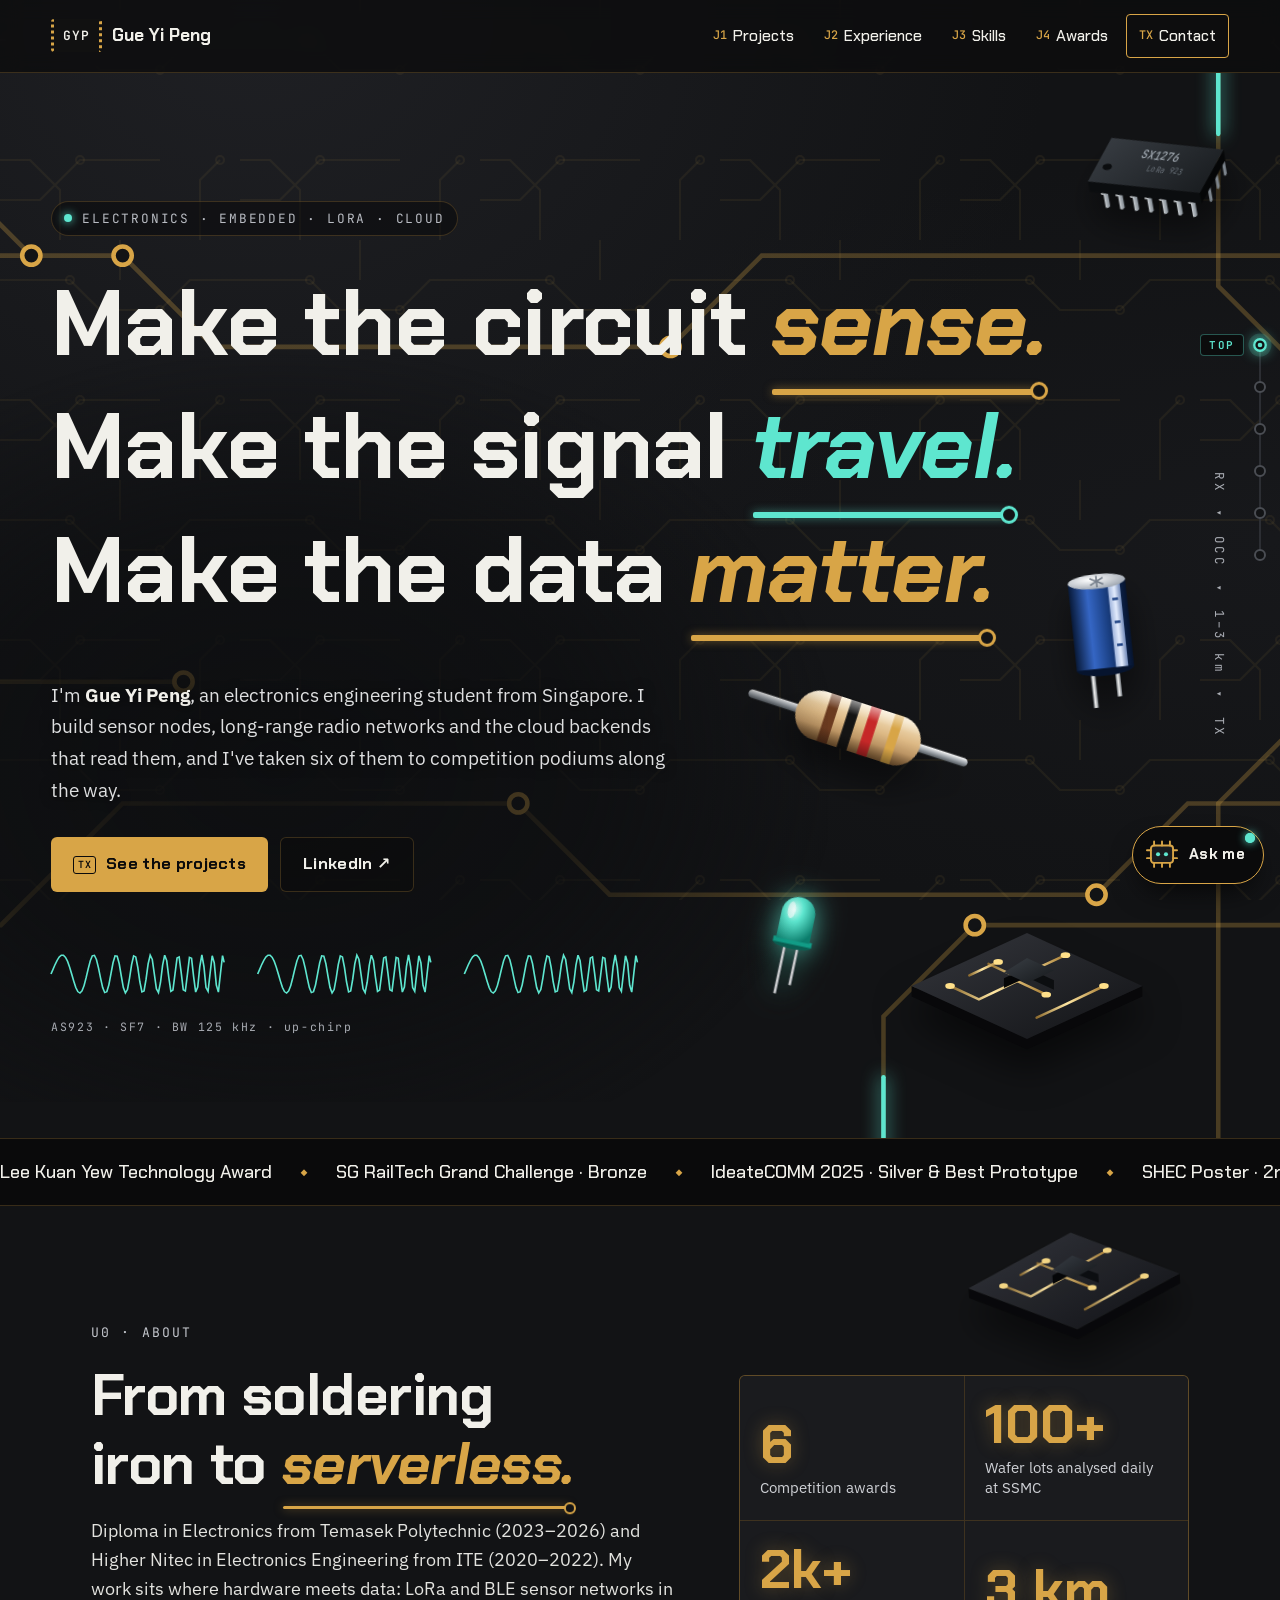
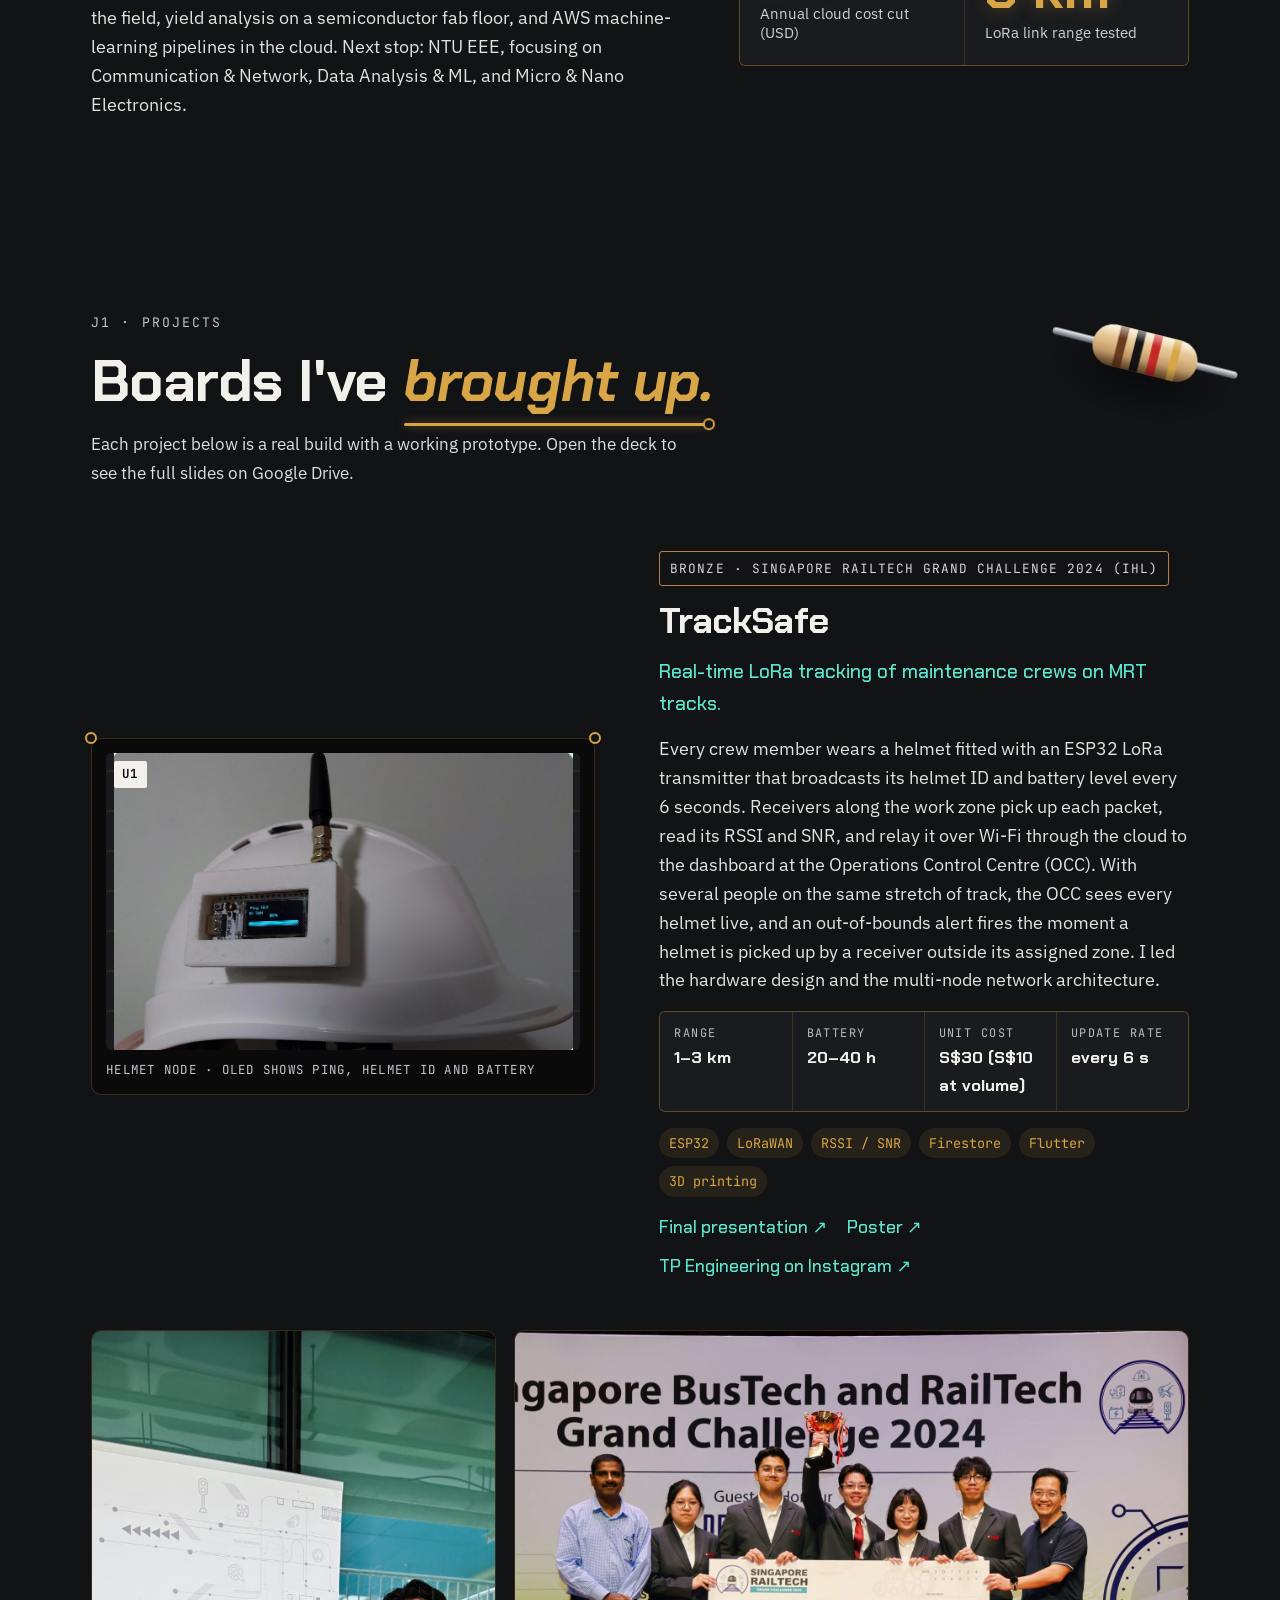
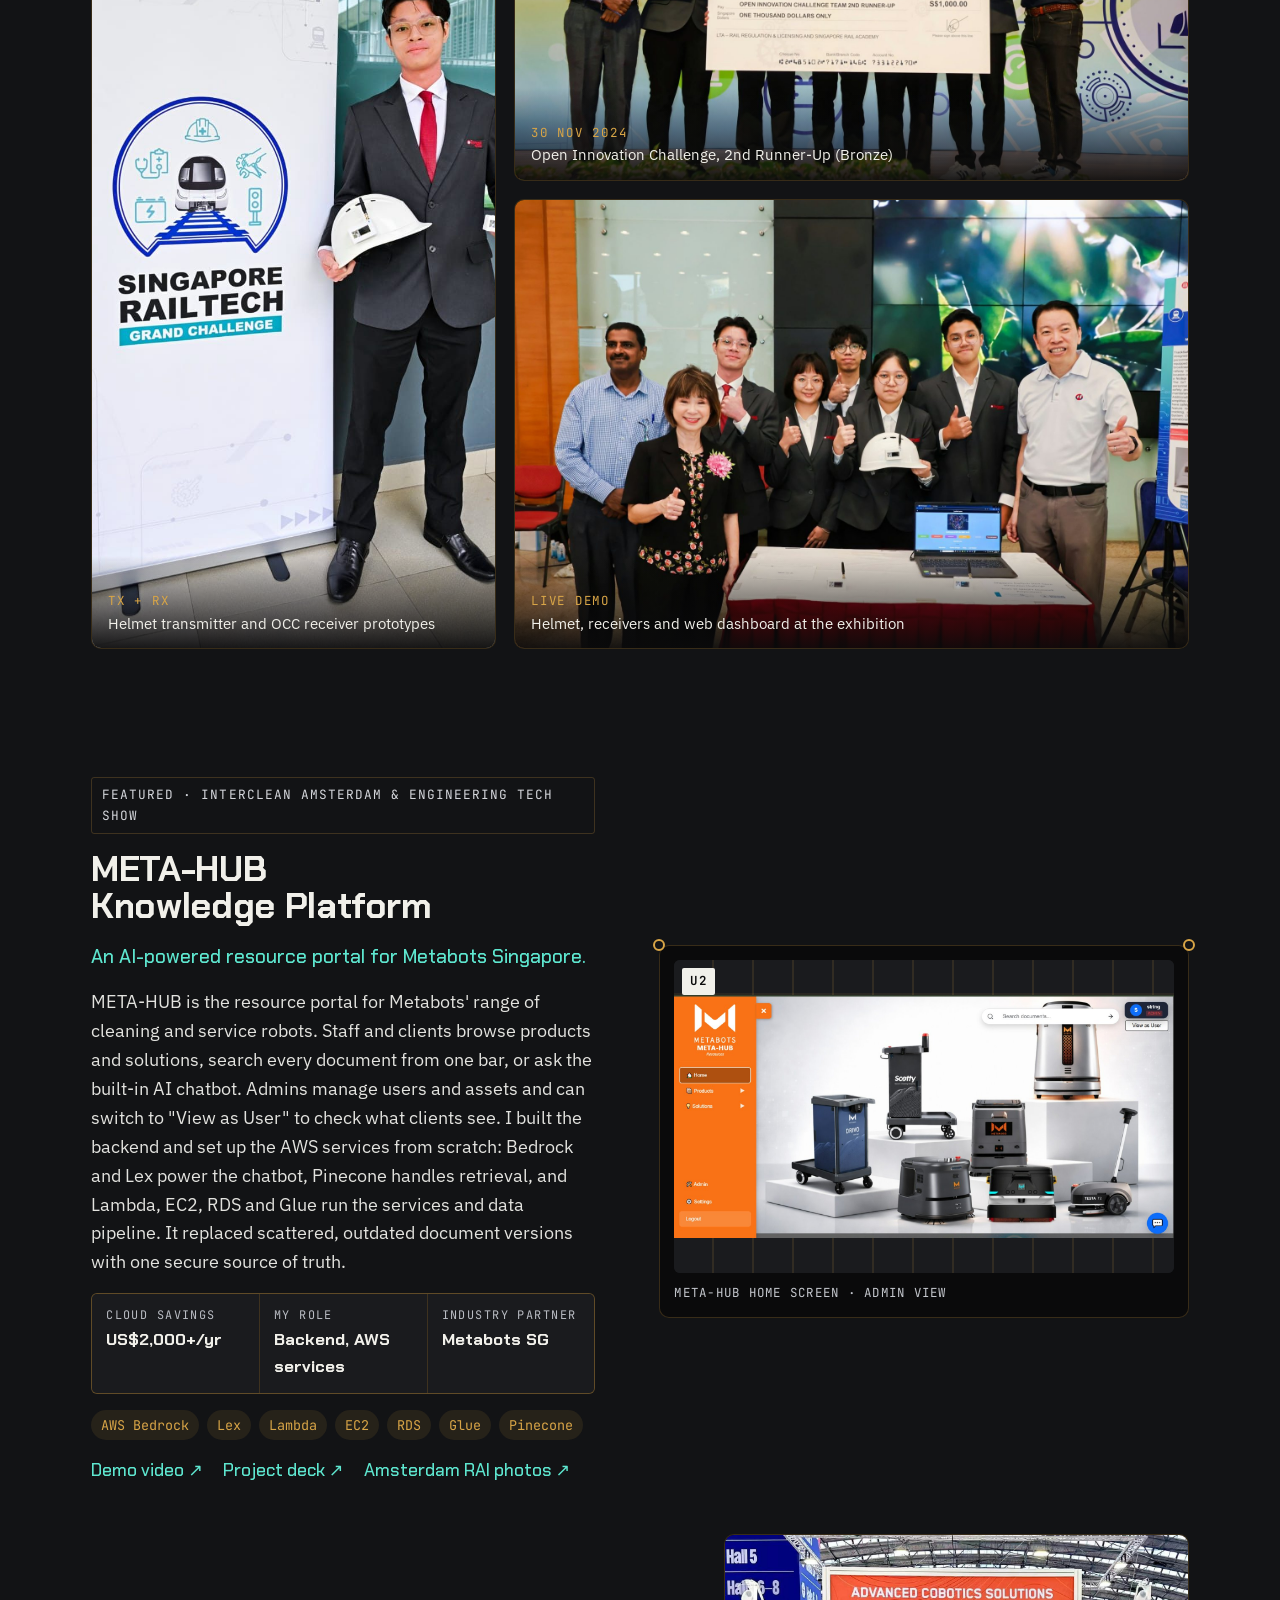
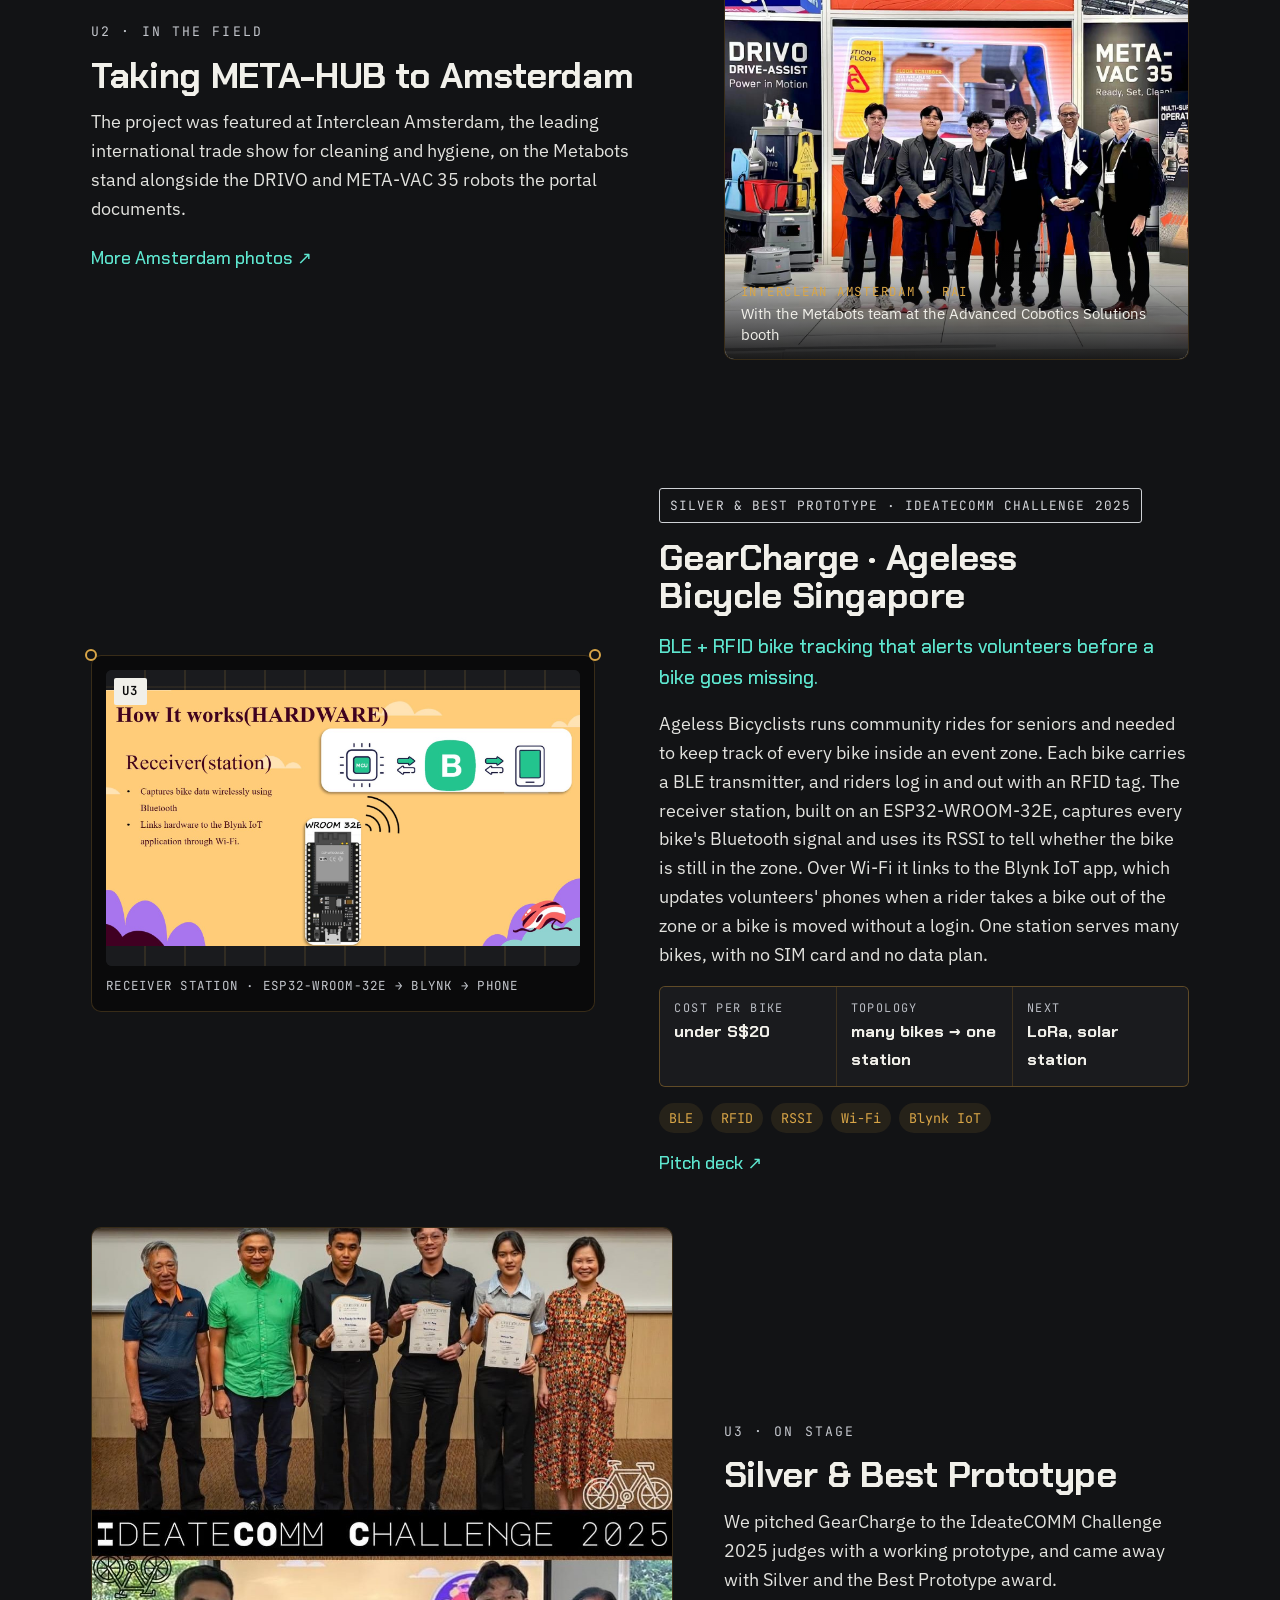
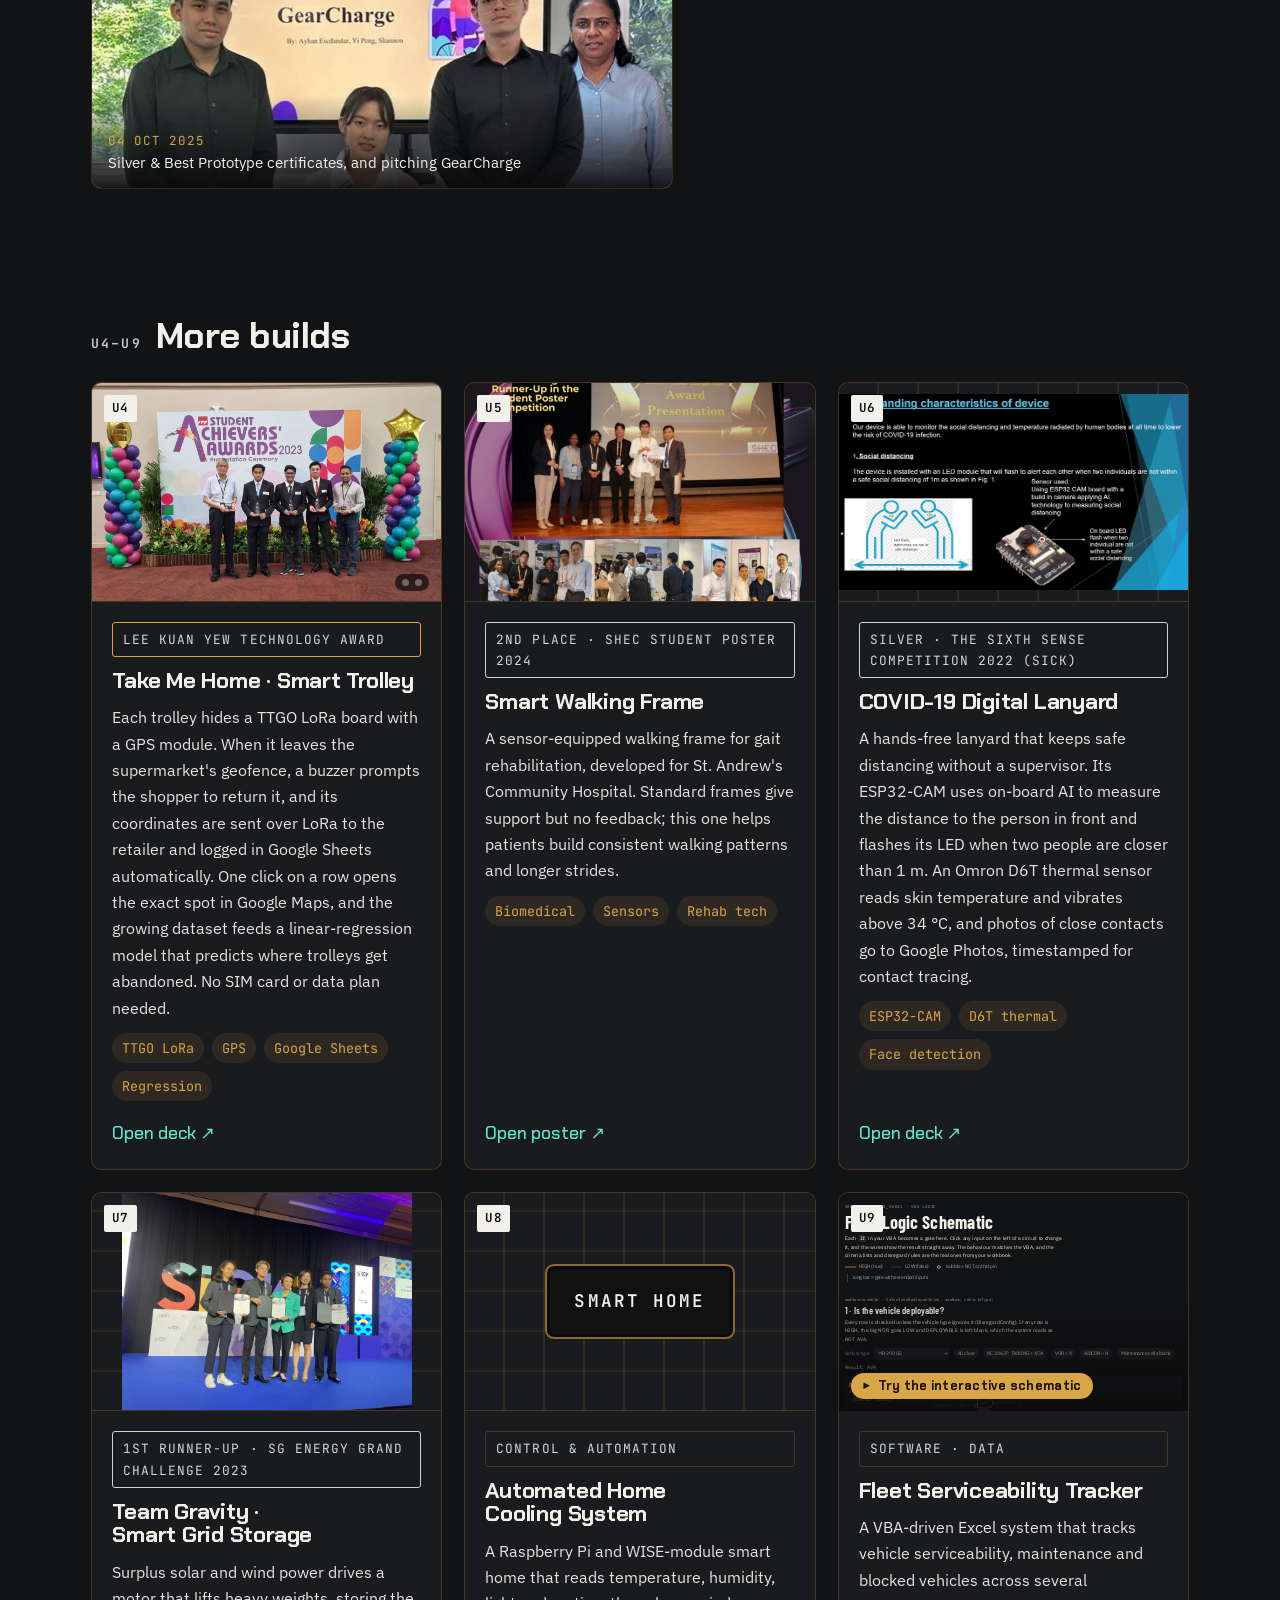
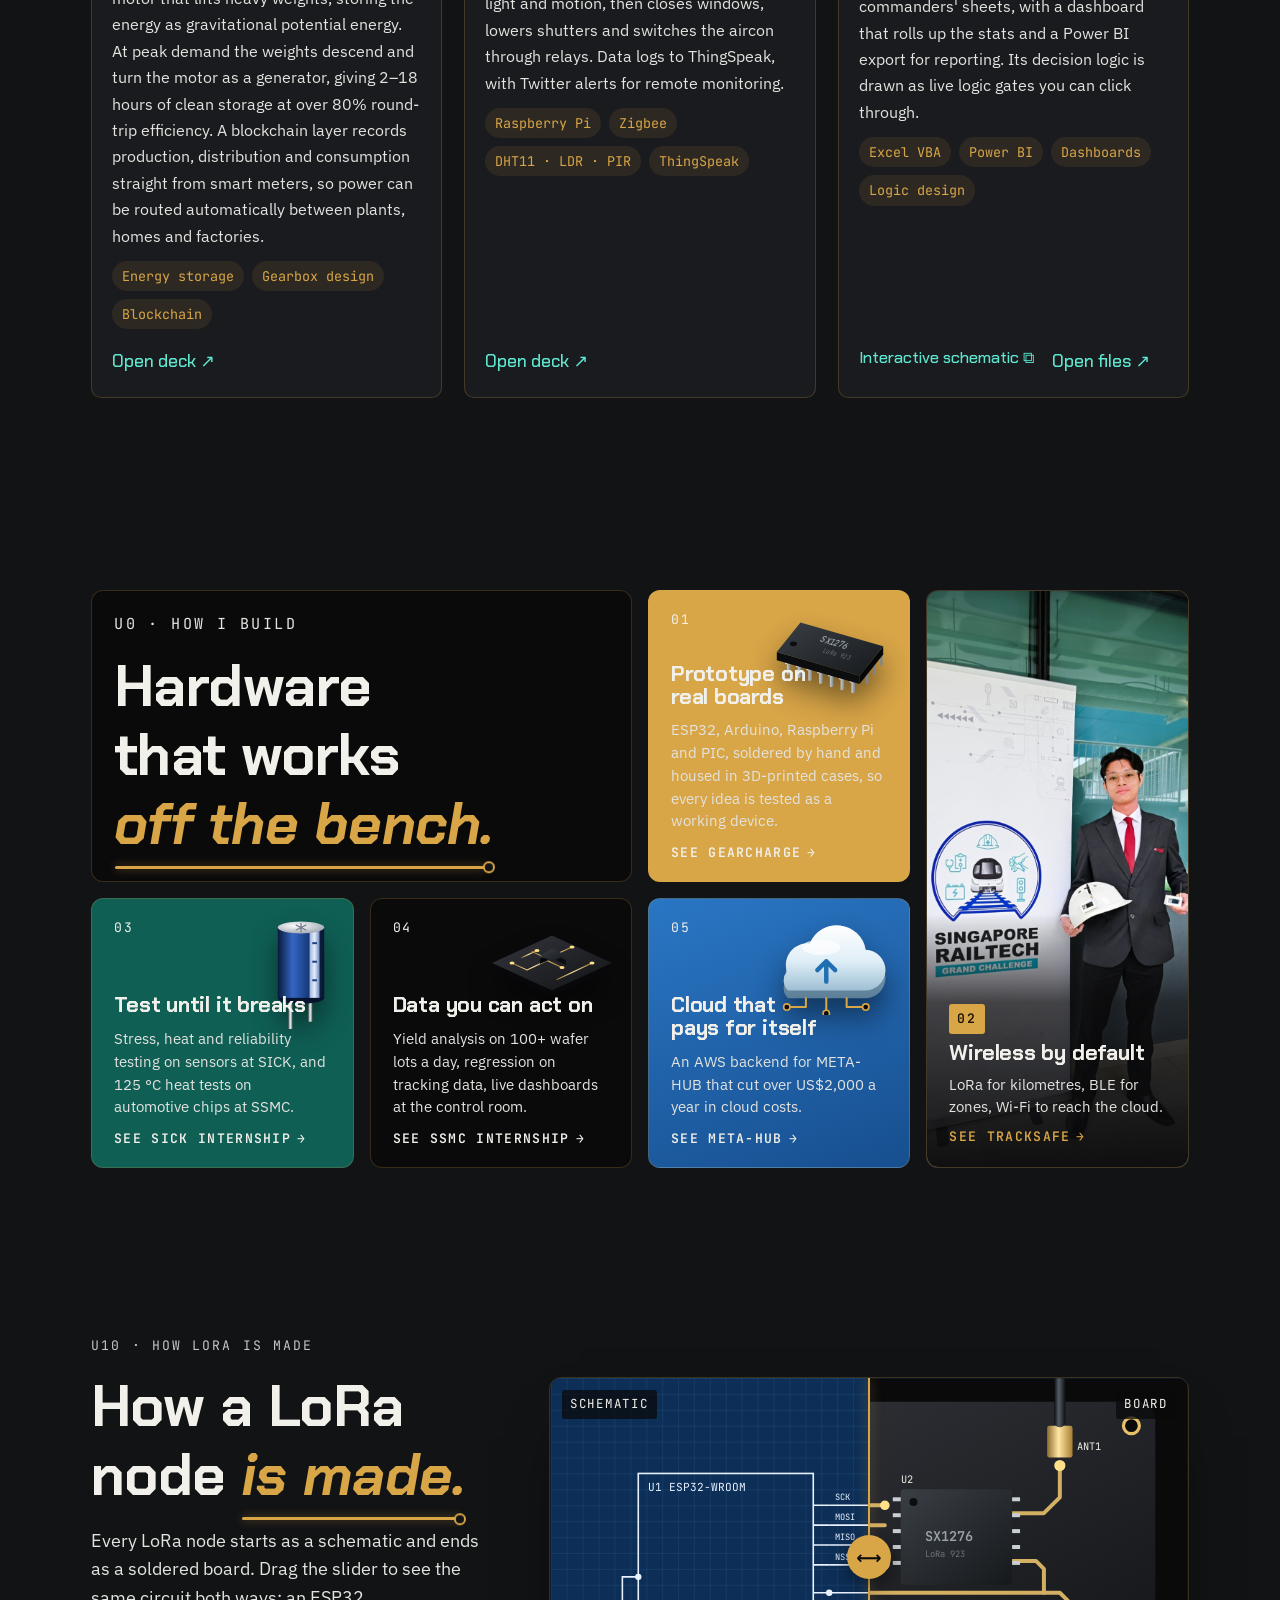
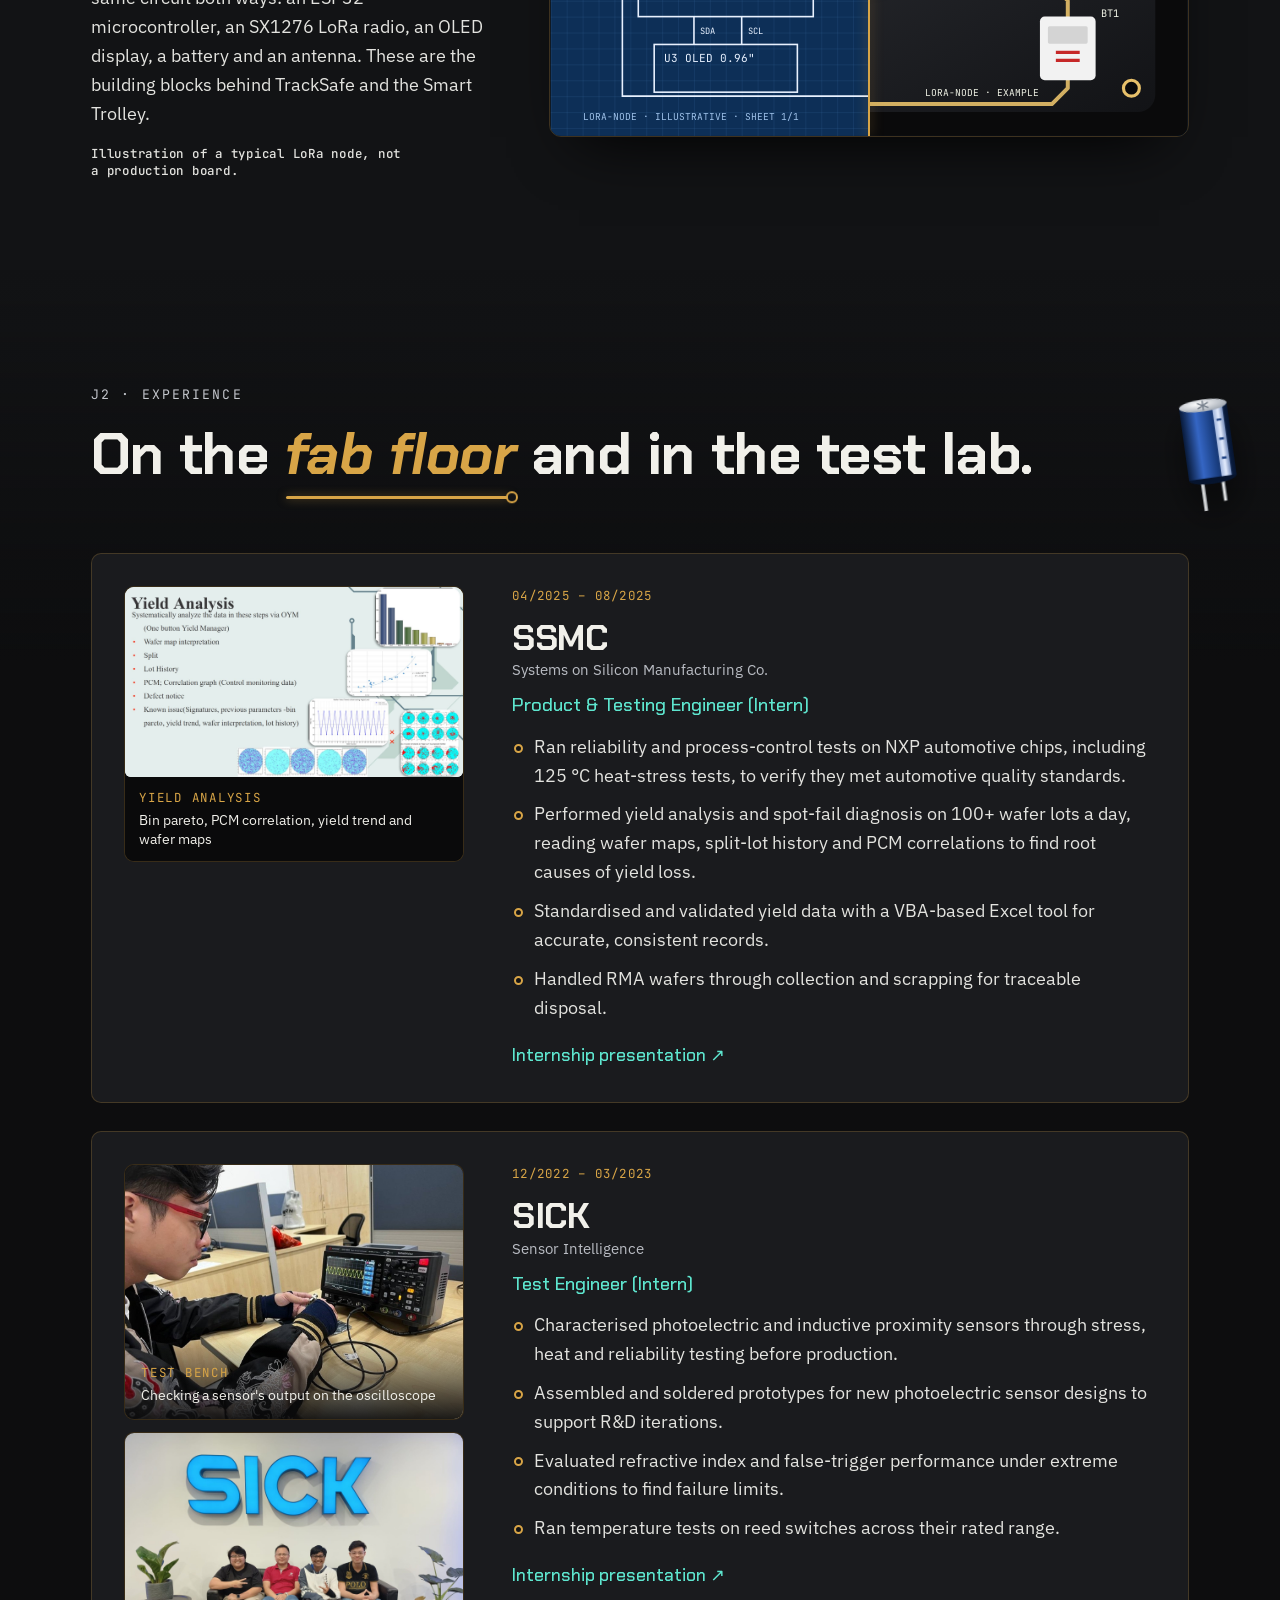
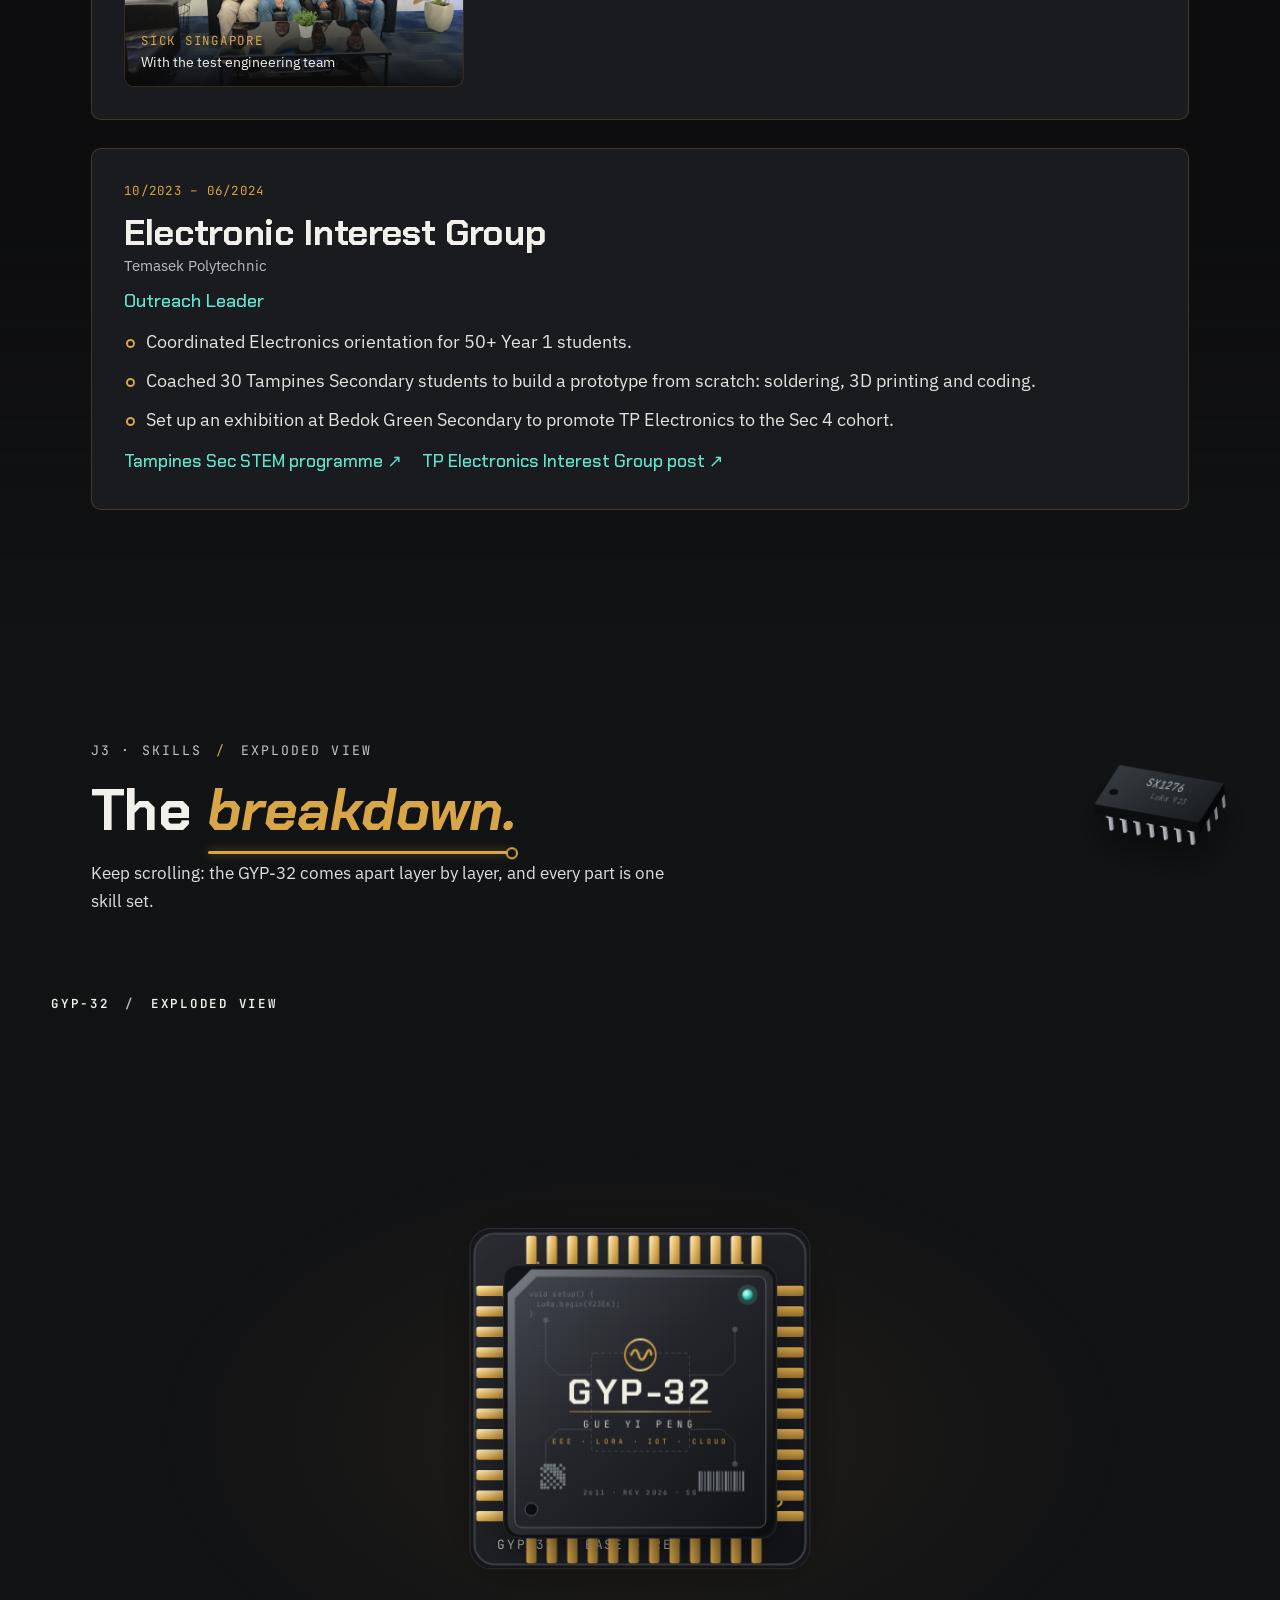
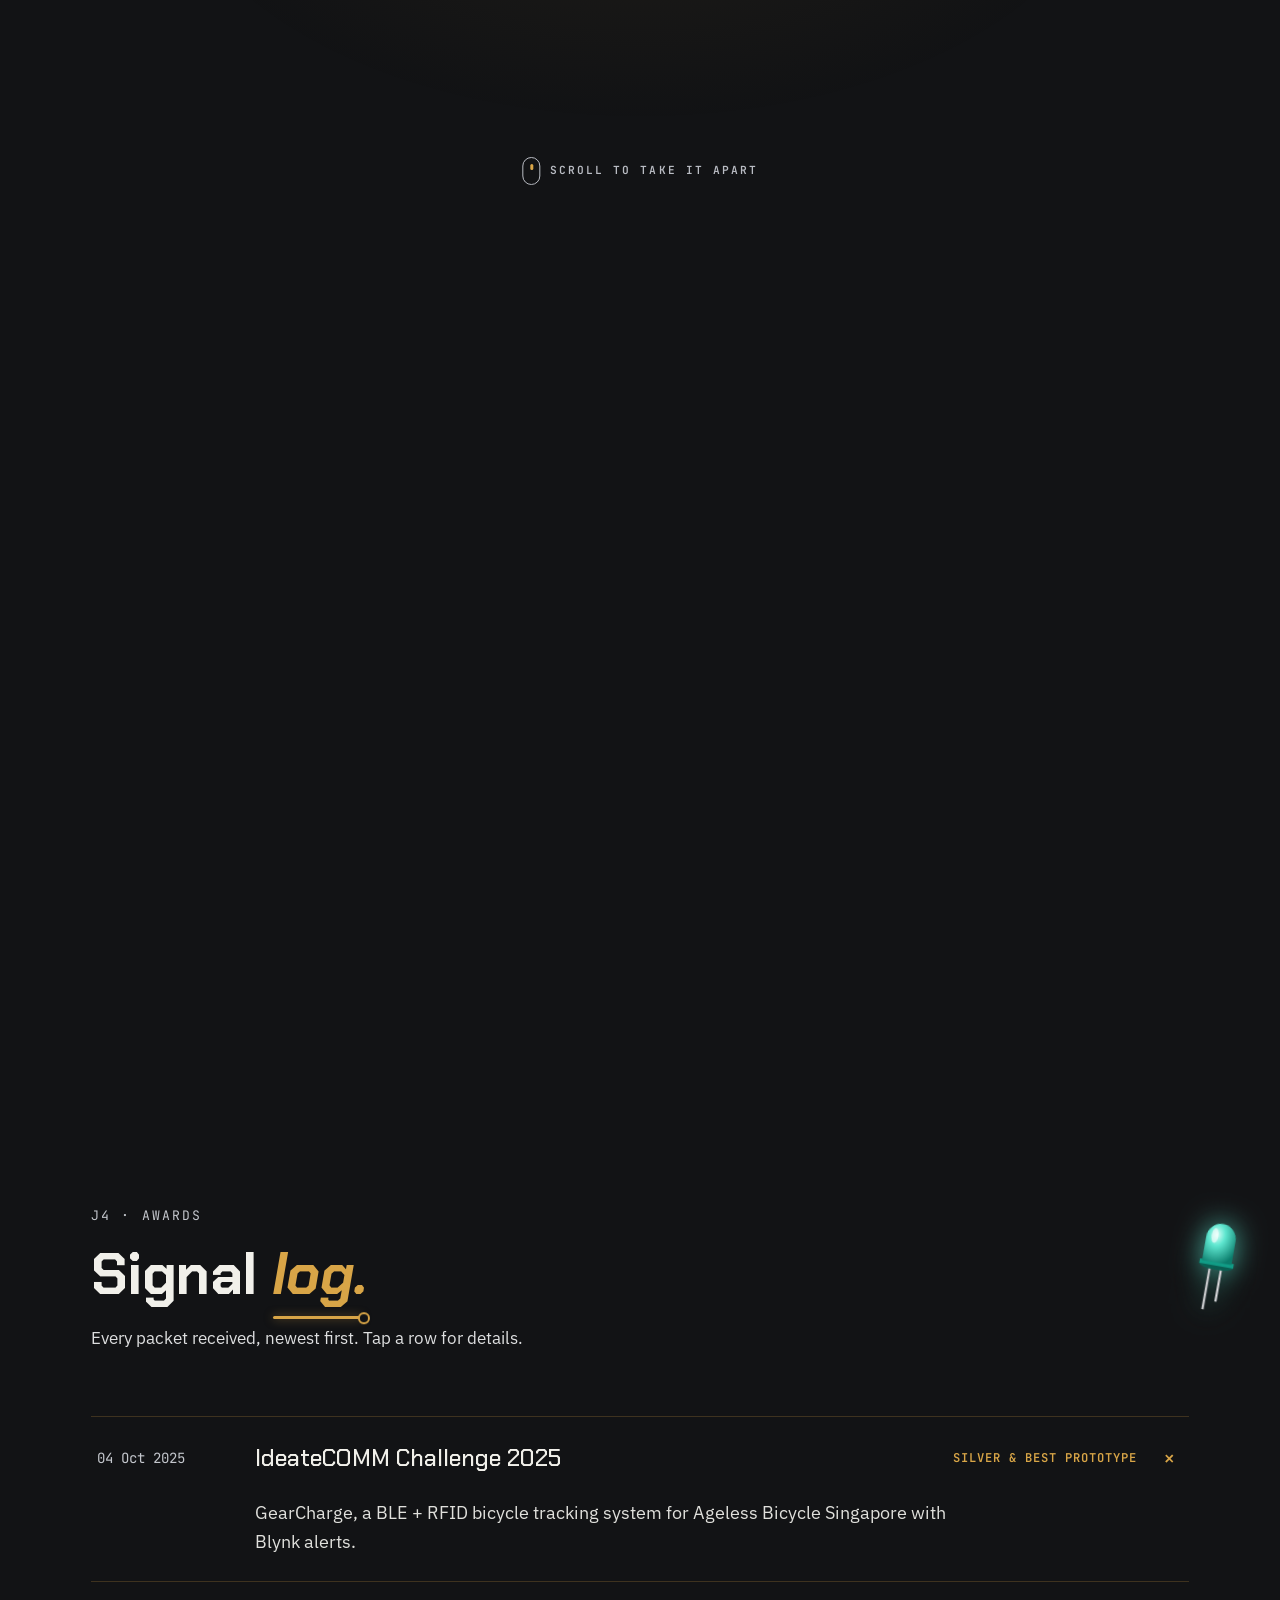
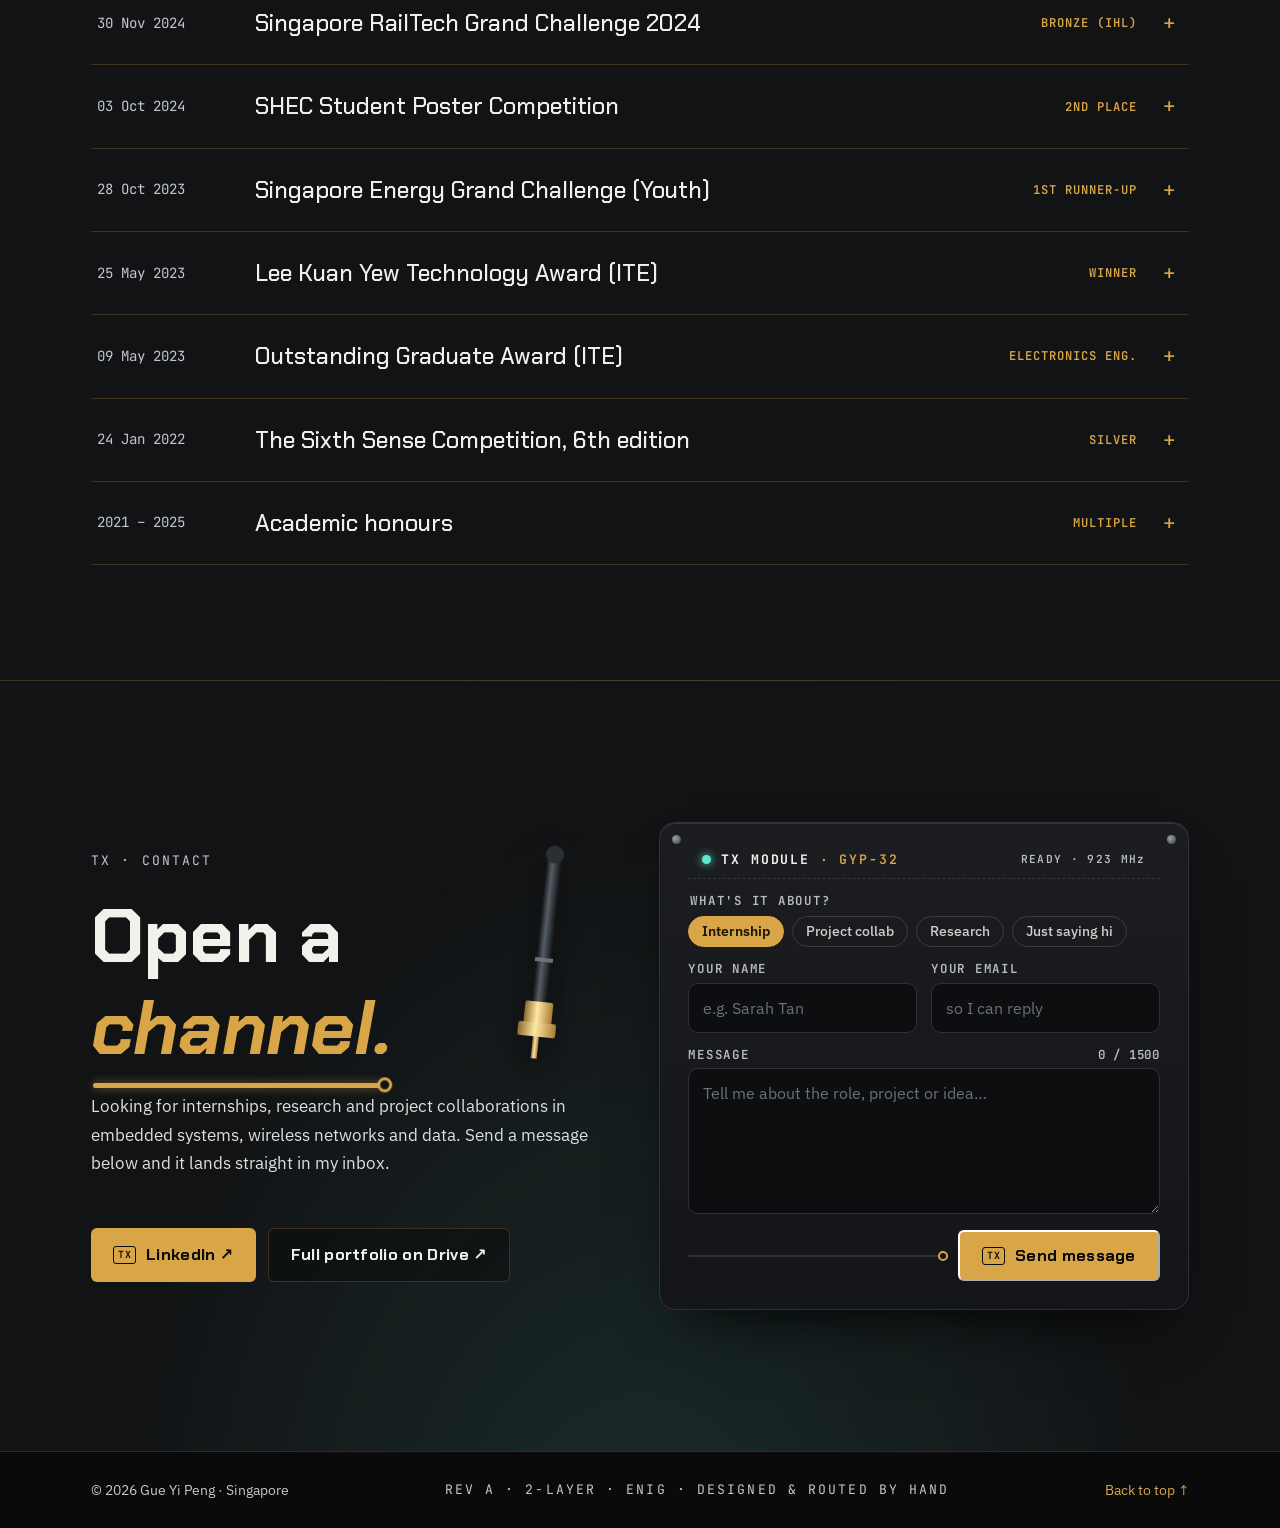
==== index.html @ 441f989d "Add files via upload" ====
<!DOCTYPE html>
<html lang="en">
<head>
  <meta charset="UTF-8">
  <meta name="viewport" content="width=device-width, initial-scale=1">
  <title>Gue Yi Peng · Electronics Portfolio</title>
  <meta name="description" content="Gue Yi Peng — electronics engineering student building LoRa, IoT, embedded and cloud systems. Award-winning projects from Temasek Polytechnic and ITE.">
  <link rel="preconnect" href="https://fonts.googleapis.com">
  <link rel="preconnect" href="https://fonts.gstatic.com" crossorigin>
  <link href="https://fonts.googleapis.com/css2?family=Chakra+Petch:ital,wght@0,500;0,700;1,500;1,700&family=IBM+Plex+Sans:wght@400;500;600&family=JetBrains+Mono:wght@400;600&display=swap" rel="stylesheet">
  <link rel="stylesheet" href="style.css">
</head>
<body>
  <!-- 3D electronic components, drawn once and reused with <use href="#i-..."> -->
  <svg class="sprite" width="0" height="0" aria-hidden="true" focusable="false">
    <defs>
      <linearGradient id="g3-res" x1="0" y1="0" x2="0" y2="1"><stop offset="0" stop-color="#f7e6c4"/><stop offset=".45" stop-color="#ddb985"/><stop offset="1" stop-color="#93693c"/></linearGradient>
      <linearGradient id="g3-shade" x1="0" y1="0" x2="0" y2="1"><stop offset="0" stop-color="#fff" stop-opacity=".55"/><stop offset=".28" stop-color="#fff" stop-opacity="0"/><stop offset=".7" stop-color="#000" stop-opacity="0"/><stop offset="1" stop-color="#000" stop-opacity=".4"/></linearGradient>
      <linearGradient id="g3-lead" x1="0" y1="0" x2="0" y2="1"><stop offset="0" stop-color="#fafafa"/><stop offset=".5" stop-color="#a3a9af"/><stop offset="1" stop-color="#555b61"/></linearGradient>
      <linearGradient id="g3-leadv" x1="0" y1="0" x2="1" y2="0"><stop offset="0" stop-color="#5d6368"/><stop offset=".45" stop-color="#f2f2f2"/><stop offset="1" stop-color="#6b7177"/></linearGradient>
      <linearGradient id="g3-cap" x1="0" y1="0" x2="1" y2="0"><stop offset="0" stop-color="#081a3a"/><stop offset=".32" stop-color="#3566c4"/><stop offset=".62" stop-color="#1a3f82"/><stop offset="1" stop-color="#06142e"/></linearGradient>
      <linearGradient id="g3-capstripe" x1="0" y1="0" x2="1" y2="0"><stop offset="0" stop-color="#9fb4dc"/><stop offset=".5" stop-color="#e3ecfd"/><stop offset="1" stop-color="#7189b8"/></linearGradient>
      <radialGradient id="g3-captop" cx=".4" cy=".35" r=".8"><stop offset="0" stop-color="#ffffff"/><stop offset="1" stop-color="#8f98a4"/></radialGradient>
      <radialGradient id="g3-led" cx=".35" cy=".3" r=".8"><stop offset="0" stop-color="#d9fff8"/><stop offset=".35" stop-color="#5ee6cf"/><stop offset="1" stop-color="#0b7d6c"/></radialGradient>
      <linearGradient id="g3-ictop" x1="0" y1="0" x2="1" y2="1"><stop offset="0" stop-color="#3a3f45"/><stop offset="1" stop-color="#16191c"/></linearGradient>
      <linearGradient id="g3-pin" x1="0" y1="0" x2="1" y2="0"><stop offset="0" stop-color="#eef1f3"/><stop offset="1" stop-color="#7d858d"/></linearGradient>
      <linearGradient id="g3-pcb" x1="0" y1="0" x2="1" y2="1"><stop offset="0" stop-color="#34363c"/><stop offset="1" stop-color="#121316"/></linearGradient>
      <linearGradient id="g3-gold" x1="0" y1="0" x2="1" y2="0"><stop offset="0" stop-color="#8d6b2f"/><stop offset=".45" stop-color="#ffe7a3"/><stop offset="1" stop-color="#a87d34"/></linearGradient>
      <linearGradient id="g3-whip" x1="0" y1="0" x2="1" y2="0"><stop offset="0" stop-color="#0d0f11"/><stop offset=".4" stop-color="#555d65"/><stop offset="1" stop-color="#0d0f11"/></linearGradient>

      <linearGradient id="g3-cloud" x1="0" y1="0" x2="0" y2="1"><stop offset="0" stop-color="#ffffff"/><stop offset=".55" stop-color="#dfeef7"/><stop offset="1" stop-color="#9fbfd3"/></linearGradient>
      <linearGradient id="g3-cloudside" x1="0" y1="0" x2="0" y2="1"><stop offset="0" stop-color="#8fb0c4"/><stop offset="1" stop-color="#5d8099"/></linearGradient>
      <symbol id="i-cloud" viewBox="0 0 220 150">
        <!-- extruded underside for depth -->
        <path d="M52 112h120a32 32 0 0 0 2-64 46 46 0 0 0-88-10 34 34 0 0 0-36 44 22 22 0 0 0 2 30z" transform="translate(0 12)" fill="url(#g3-cloudside)"/>
        <!-- cloud face -->
        <path d="M52 112h120a32 32 0 0 0 2-64 46 46 0 0 0-88-10 34 34 0 0 0-36 44 22 22 0 0 0 2 30z" fill="url(#g3-cloud)"/>
        <ellipse cx="104" cy="44" rx="30" ry="12" fill="#fff" opacity=".7"/>
        <!-- circuit traces running into the cloud -->
        <g fill="none" stroke="#d8a547" stroke-width="3.2" stroke-linecap="round" stroke-linejoin="round">
          <path d="M80 124v14h-26"/><path d="M112 124v22"/><path d="M144 124v14h26"/>
        </g>
        <g fill="#0a0a0b" stroke="#d8a547" stroke-width="2.6"><circle cx="50" cy="138" r="5"/><circle cx="112" cy="148" r="5"/><circle cx="174" cy="138" r="5"/></g>
        <!-- upload arrow -->
        <path d="M112 98V66m-14 14 14-14 14 14" fill="none" stroke="#1f6fb2" stroke-width="7" stroke-linecap="round" stroke-linejoin="round"/>
      </symbol>
      <symbol id="i-resistor" viewBox="0 0 220 70">
        <rect x="0" y="31" width="220" height="8" rx="4" fill="url(#g3-lead)"/>
        <rect x="48" y="11" width="124" height="48" rx="24" fill="url(#g3-res)"/>
        <rect x="76" y="11" width="10" height="48" fill="#6b3b1f"/>
        <rect x="96" y="11" width="10" height="48" fill="#141414"/>
        <rect x="116" y="11" width="10" height="48" fill="#c62828"/>
        <rect x="140" y="11" width="9" height="48" fill="#d8a547"/>
        <rect x="48" y="11" width="124" height="48" rx="24" fill="url(#g3-shade)"/>
      </symbol>

      <symbol id="i-cap" viewBox="0 0 90 175">
        <rect x="26" y="124" width="6" height="51" fill="url(#g3-leadv)"/>
        <rect x="56" y="124" width="6" height="40" fill="url(#g3-leadv)"/>
        <ellipse cx="45" cy="128" rx="35" ry="9" fill="#06142e"/>
        <rect x="10" y="22" width="70" height="106" fill="url(#g3-cap)"/>
        <rect x="58" y="22" width="15" height="106" fill="url(#g3-capstripe)"/>
        <rect x="62" y="44" width="7" height="3" fill="#1a3f82"/><rect x="62" y="72" width="7" height="3" fill="#1a3f82"/><rect x="62" y="100" width="7" height="3" fill="#1a3f82"/>
        <ellipse cx="45" cy="22" rx="35" ry="9" fill="url(#g3-captop)"/>
        <path d="M45 15v14M37 18l16 8M53 18l-16 8" stroke="#77808c" stroke-width="2" fill="none"/>
      </symbol>

      <symbol id="i-led" viewBox="0 0 80 175">
        <rect x="27" y="96" width="5" height="79" fill="url(#g3-leadv)"/>
        <rect x="47" y="96" width="5" height="62" fill="url(#g3-leadv)"/>
        <ellipse cx="40" cy="96" rx="30" ry="7" fill="#0a5f52"/>
        <rect x="10" y="88" width="60" height="8" fill="#119c86"/>
        <path d="M14 90V48a26 26 0 0 1 52 0v42z" fill="url(#g3-led)"/>
        <ellipse cx="29" cy="44" rx="6" ry="13" fill="#fff" opacity=".6"/>
      </symbol>

      <symbol id="i-chip" viewBox="0 0 220 150">
        <path d="M34.0 84.0 l9 2.6 v20 l-3 2 l-3 -0.9 v-17 l-3 -0.9 z" fill="url(#g3-pin)"/><path d="M52.2 89.2 l9 2.6 v20 l-3 2 l-3 -0.9 v-17 l-3 -0.9 z" fill="url(#g3-pin)"/><path d="M70.4 94.4 l9 2.6 v20 l-3 2 l-3 -0.9 v-17 l-3 -0.9 z" fill="url(#g3-pin)"/><path d="M88.6 99.6 l9 2.6 v20 l-3 2 l-3 -0.9 v-17 l-3 -0.9 z" fill="url(#g3-pin)"/><path d="M106.8 104.8 l9 2.6 v20 l-3 2 l-3 -0.9 v-17 l-3 -0.9 z" fill="url(#g3-pin)"/><path d="M125.0 110.0 l9 2.6 v20 l-3 2 l-3 -0.9 v-17 l-3 -0.9 z" fill="url(#g3-pin)"/><path d="M143.2 115.2 l9 2.6 v20 l-3 2 l-3 -0.9 v-17 l-3 -0.9 z" fill="url(#g3-pin)"/><path d="M168.0 110.0 l7 -8.8 v20 l-2 3 l-2 -1 v-14 z" fill="#7d858d"/><path d="M180.0 95.0 l7 -8.8 v20 l-2 3 l-2 -1 v-14 z" fill="#7d858d"/><path d="M192.0 80.0 l7 -8.8 v20 l-2 3 l-2 -1 v-14 z" fill="#7d858d"/>
        <polygon points="20,70 160,110 160,124 20,84" fill="#0b0d0f"/>
        <polygon points="160,110 200,60 200,74 160,124" fill="#050607"/>
        <polygon points="60,20 200,60 160,110 20,70" fill="url(#g3-ictop)"/>
        <ellipse cx="48" cy="56" rx="6" ry="4" fill="#0b0d0f"/>
        <text transform="matrix(1 .2857 -.8 1 92 52)" font-family="JetBrains Mono, monospace" font-size="13" font-weight="600" fill="#9aa2aa">SX1276</text>
        <text transform="matrix(1 .2857 -.8 1 96 70)" font-family="JetBrains Mono, monospace" font-size="9" fill="#6d757d">LoRa 923</text>
      </symbol>

      <symbol id="i-pcb" viewBox="0 0 260 170">
        <polygon points="10,85 130,140 250,85 250,96 130,151 10,96" fill="#08080a"/>
        <polygon points="130,30 250,85 130,140 10,85" fill="url(#g3-pcb)"/>
        <g fill="none" stroke="url(#g3-gold)" stroke-width="2.6" stroke-linecap="round" stroke-linejoin="round">
          <polyline points="50,85 80,99 120,80 150,94"/>
          <polyline points="90,62 120,76 170,53"/>
          <polyline points="140,118 170,104 210,85"/>
          <polyline points="70,74 100,60"/>
        </g>
        <g fill="#ffe08a"><ellipse cx="50" cy="85" rx="5" ry="3"/><ellipse cx="150" cy="94" rx="5" ry="3"/><ellipse cx="170" cy="53" rx="5" ry="3"/><ellipse cx="210" cy="85" rx="5" ry="3"/><ellipse cx="100" cy="60" rx="5" ry="3"/></g>
        <polygon points="130,66 158,79 158,89 130,76" fill="#0c0e10"/>
        <polygon points="130,66 106,77 106,87 130,76" fill="#050607"/>
        <polygon points="130,56 158,69 130,82 106,71" fill="url(#g3-ictop)"/>
        <polygon points="130,56 158,69 158,79 130,66" fill="none"/>
        <circle cx="200" cy="103" r="0"/>
      </symbol>

      <symbol id="i-antenna" viewBox="0 0 80 220">
        <rect x="32" y="12" width="16" height="152" rx="8" fill="url(#g3-whip)"/>
        <rect x="31" y="118" width="18" height="4" fill="#6b737b"/>
        <circle cx="40" cy="14" r="9" fill="#2a2f34"/>
        <rect x="26" y="162" width="28" height="22" rx="2" fill="url(#g3-gold)"/>
        <rect x="21" y="183" width="38" height="14" rx="2" fill="url(#g3-gold)"/>
        <rect x="37" y="197" width="6" height="22" fill="url(#g3-gold)"/>
      </symbol>
    </defs>
  </svg>

  <!-- Scroll progress: a copper trace that fills as you scroll -->
  <!-- Section progress rail (right edge) -->
  <nav class="rail" id="rail" aria-label="Page sections">
    <span class="rail-track" aria-hidden="true"><span class="rail-fill" id="rail-fill"></span></span>
    <a href="#top" data-sec="top"><i></i><span>TOP</span></a>
    <a href="#projects" data-sec="projects"><i></i><span>J1 PROJECTS</span></a>
    <a href="#experience" data-sec="experience"><i></i><span>J2 EXPERIENCE</span></a>
    <a href="#skills" data-sec="skills"><i></i><span>J3 SKILLS</span></a>
    <a href="#awards" data-sec="awards"><i></i><span>J4 AWARDS</span></a>
    <a href="#contact" data-sec="contact"><i></i><span>TX CONTACT</span></a>
  </nav>

  <!-- ================= HEADER ================= -->
  <header class="site-header">
    <a href="#top" class="logo" aria-label="Back to top">
      <span class="logo-chip">GYP</span>
      <span class="logo-text">Gue Yi Peng</span>
    </a>
    <nav class="nav" aria-label="Main">
      <a href="#projects"><span>J1</span>Projects</a>
      <a href="#experience"><span>J2</span>Experience</a>
      <a href="#skills"><span>J3</span>Skills</a>
      <a href="#awards"><span>J4</span>Awards</a>
      <a href="#contact" class="nav-cta"><span>TX</span>Contact</a>
    </nav>
  </header>

  <main id="top">

    <!-- ================= HERO ================= -->
    <section class="hero">
      <!-- Animated PCB traces with signal pulses -->
      <svg class="hero-traces" viewBox="0 0 1200 700" preserveAspectRatio="xMidYMid slice" aria-hidden="true">
        <g class="trace">
          <path d="M-20 120 H260 L320 180 H620 L680 120 H1220"/>
          <path d="M-20 560 H180 L260 480 H520 L580 540 H900 L960 480 H1220"/>
          <path d="M980 -20 V140 L1040 200 V420 L980 480 V720"/>
          <path d="M140 -20 V60 L200 120"/>
          <path d="M760 720 V620 L820 560 H1220"/>
          <path d="M-20 340 H90 L150 400 H300"/>
        </g>
        <g class="pulse">
          <path d="M-20 120 H260 L320 180 H620 L680 120 H1220"/>
          <path d="M-20 560 H180 L260 480 H520 L580 540 H900 L960 480 H1220" style="animation-delay:-2s"/>
          <path d="M980 -20 V140 L1040 200 V420 L980 480 V720" style="animation-delay:-4s"/>
          <path d="M760 720 V620 L820 560 H1220" style="animation-delay:-1s"/>
        </g>
        <g class="pads">
          <circle cx="260" cy="120" r="6"/><circle cx="620" cy="180" r="6"/>
          <circle cx="520" cy="480" r="6"/><circle cx="900" cy="540" r="6"/>
          <circle cx="1040" cy="200" r="6"/><circle cx="1040" cy="420" r="6"/>
          <circle cx="200" cy="120" r="6"/><circle cx="300" cy="400" r="6"/>
          <circle cx="820" cy="560" r="6"/>
        </g>
      </svg>

      <!-- Floating 3D components -->
      <div class="floaters" aria-hidden="true">
        <svg class="f3d f-chip" style="--r:-10deg;--d:0s;--drift:-60px"><use href="#i-chip"/></svg>
        <svg class="f3d f-res" style="--r:18deg;--d:-2s;--drift:-140px"><use href="#i-resistor"/></svg>
        <svg class="f3d f-cap" style="--r:-6deg;--d:-4s;--drift:-90px"><use href="#i-cap"/></svg>
        <svg class="f3d f-led glow" style="--r:12deg;--d:-1s;--drift:-170px"><use href="#i-led"/></svg>
        <svg class="f3d f-pcb" style="--r:0deg;--d:-3s;--drift:-110px"><use href="#i-pcb"/></svg>
      </div>

      <div class="hero-inner">
        <p class="eyebrow"><span class="led"></span> Electronics · Embedded · LoRa · Cloud</p>

        <h1 class="hero-title split">
          <span class="line">Make the circuit <em>sense.</em></span>
          <span class="line">Make the signal <em>travel.</em></span>
          <span class="line">Make the data <em>matter.</em></span>
        </h1>

        <p class="hero-sub">
          I'm <strong>Gue Yi Peng</strong>, an electronics engineering student from Singapore.
          I build sensor nodes, long-range radio networks and the cloud backends that read them,
          and I've taken six of them to competition podiums along the way.
        </p>

        <div class="hero-actions">
          <a href="#projects" class="btn btn-primary"><span class="tx-stamp" aria-hidden="true">TX</span>See the projects</a>
          <a href="https://linkedin.com/in/gue-yi-peng-0013491ba" class="btn btn-ghost" target="_blank" rel="noopener">LinkedIn ↗</a>
        </div>

        <!-- LoRa chirp, like Kigo's vertical tagline but in radio -->
        <div class="chirp" aria-hidden="true">
          <svg viewBox="0 0 600 60" preserveAspectRatio="none">
            <defs>
              <path id="sym" d="M0,30 L2,24.4 L4,18.9 L6,14.1 L8,10.3 L10,8.3 L12,8.3 L14,10.7 L16,15.3 L18,22 L20,30 L22,38.2 L24,45.5 L26,50.4 L28,52 L30,49.6 L32,43.4 L34,34.3 L36,24 L38,14.8 L40,9.1 L42,8.4 L44,13.4 L46,23.1 L48,34.9 L50,45.6 L52,51.5 L54,50.5 L56,42.5 L58,29.9 L60,17.1 L62,9 L64,9.3 L66,18.1 L68,32.2 L70,45.6 L72,51.9 L74,47.9 L76,34.9 L78,19.3 L80,9.1 L82,10.2 L84,22.4 L86,39.2 L88,50.7 L90,49.6 L92,36 L94,18.3 L96,8.3 L98,13.1 L100,30 L102,47 L104,51.5 L106,39.5 L108,19.9 L110,8.3 L112,14.5 L114,34 L116,50.1 L118,48.5 L120,30 L122,11.4 L124,10.3 L126,28.5 L128,48.3 L130,49.6 L132,30.6 L134,10.8 L136,11.7 L138,32.9 L140,50.9 L142,45 L144,21.4 L146,8 L148,21.4 L150,45.6 L152,50.1 L154,28.8 L156,8.9 L158,17.2 L160,42.9 L162,50.9 L164,29.4 L166,8.7 L168,18.9 L170,45.6 L172,48.9 L174,23.3 L176,8.1 L178,27.4 L180,50.9 L182,40.5 L184,12.7 L186,13.9 L188,42.5 L190,49.6 L192,22.4 L194,8.7 L196,33.3 L198,51.9 L200,30"/>
            </defs>
            <use href="#sym"/>
            <use href="#sym" x="200"/>
            <use href="#sym" x="400"/>
          </svg>
          <span class="chirp-label">AS923 · SF7 · BW 125 kHz · up-chirp</span>
        </div>
      </div>

      <!-- Kigo-style vertical tag -->
      <p class="vertical-tag" aria-hidden="true">RX ◂ OCC ◂ 1–3 km ◂ TX</p>
    </section>

    <!-- ================= AWARD MARQUEE ================= -->
    <section class="marquee" aria-label="Awards">
      <div class="marquee-track">
        <span>Lee Kuan Yew Technology Award</span><i>◆</i>
        <span>SG RailTech Grand Challenge · Bronze</span><i>◆</i>
        <span>IdeateCOMM 2025 · Silver &amp; Best Prototype</span><i>◆</i>
        <span>SHEC Poster · 2nd Place</span><i>◆</i>
        <span>SG Energy Grand Challenge · 1st Runner-Up</span><i>◆</i>
        <span>Sixth Sense Competition · Silver</span><i>◆</i>
        <span>Interclean Amsterdam · Featured</span><i>◆</i>
        <!-- duplicate set for seamless loop -->
        <span aria-hidden="true">Lee Kuan Yew Technology Award</span><i aria-hidden="true">◆</i>
        <span aria-hidden="true">SG RailTech Grand Challenge · Bronze</span><i aria-hidden="true">◆</i>
        <span aria-hidden="true">IdeateCOMM 2025 · Silver &amp; Best Prototype</span><i aria-hidden="true">◆</i>
        <span aria-hidden="true">SHEC Poster · 2nd Place</span><i aria-hidden="true">◆</i>
        <span aria-hidden="true">SG Energy Grand Challenge · 1st Runner-Up</span><i aria-hidden="true">◆</i>
        <span aria-hidden="true">Sixth Sense Competition · Silver</span><i aria-hidden="true">◆</i>
        <span aria-hidden="true">Interclean Amsterdam · Featured</span><i aria-hidden="true">◆</i>
      </div>
    </section>

    <!-- ================= ABOUT / STATS ================= -->
    <section class="about wrap">
      <svg class="f3d f-about" aria-hidden="true" style="--r:-4deg;--d:-2s;--drift:-80px"><use href="#i-pcb"/></svg>
      <div class="about-text reveal">
        <p class="silk">U0 · ABOUT</p>
        <h2 class="split">From soldering iron to <em>serverless.</em></h2>
        <p>
          Diploma in Electronics from Temasek Polytechnic (2023–2026) and Higher Nitec in Electronics Engineering from ITE (2020–2022).
          My work sits where hardware meets data: LoRa and BLE sensor networks in the field, yield analysis on a semiconductor fab floor,
          and AWS machine-learning pipelines in the cloud. Next stop: NTU EEE, focusing on Communication &amp; Network,
          Data Analysis &amp; ML, and Micro &amp; Nano Electronics.
        </p>
      </div>
      <dl class="stats reveal">
        <div><dt>Competition awards</dt><dd>6</dd></div>
        <div><dt>Wafer lots analysed daily at SSMC</dt><dd>100+</dd></div>
        <div><dt>Annual cloud cost cut (USD)</dt><dd>2k+</dd></div>
        <div><dt>LoRa link range tested</dt><dd>3 km</dd></div>
      </dl>
    </section>

    <!-- ================= FEATURED PROJECTS ================= -->
    <section id="projects" class="projects">
      <div class="wrap section-head reveal">
        <p class="silk">J1 · PROJECTS</p>
        <svg class="f3d head-3d h-res" aria-hidden="true" style="--r:14deg;--d:-3s;--drift:-70px"><use href="#i-resistor"/></svg>
        <h2 class="split">Boards I've <em>brought up.</em></h2>
        <p class="lede">Each project below is a real build with a working prototype. Open the deck to see the full slides on Google Drive.</p>
      </div>

      <!-- ---------- U1 TrackSafe ---------- -->
      <article id="proj-tracksafe" class="feature has-gallery wrap reveal">
        <figure class="board">
          <span class="ref">U1</span>
          <div class="board-media">
            <img width="1018" height="657" src="images/u1-tracksafe-helmet-node.jpg" alt="TrackSafe helmet node: 3D-printed case holding an ESP32 LoRa board with OLED showing ping, helmet ID TAN and 99% battery, with SMA antenna" loading="lazy" onerror="this.remove()">
            <div class="board-fallback"><span>TrackSafe</span></div>
          </div>
          <figcaption>Helmet node · OLED shows ping, helmet ID and battery</figcaption>
        </figure>
        <div class="feature-body">
          <p class="badge badge-bronze">Bronze · Singapore RailTech Grand Challenge 2024 (IHL)</p>
          <h3>TrackSafe</h3>
          <p class="tagline">Real-time LoRa tracking of maintenance crews on MRT tracks.</p>
          <p>
            Every crew member wears a helmet fitted with an ESP32 LoRa transmitter that broadcasts its helmet ID and battery
            level every 6 seconds. Receivers along the work zone pick up each packet, read its RSSI and SNR, and relay it over
            Wi-Fi through the cloud to the dashboard at the Operations Control Centre (OCC). With several people on the same
            stretch of track, the OCC sees every helmet live, and an out-of-bounds alert fires the moment a helmet is picked up
            by a receiver outside its assigned zone. I led the hardware design and the multi-node network architecture.
          </p>
          <ul class="specs">
            <li><span>Range</span>1–3 km</li>
            <li><span>Battery</span>20–40 h</li>
            <li><span>Unit cost</span>S$30 (S$10 at volume)</li>
            <li><span>Update rate</span>every 6 s</li>
          </ul>
          <ul class="chips">
            <li>ESP32</li><li>LoRaWAN</li><li>RSSI / SNR</li><li>Firestore</li><li>Flutter</li><li>3D printing</li>
          </ul>
          <div class="links">
            <a href="https://drive.google.com/file/d/18ch8W0NlGt5Ii8DxrJTiI1titcYPBIg6/view" target="_blank" rel="noopener">Final presentation ↗</a>
            <a href="https://drive.google.com/file/d/1QJZ7JyTC2B1rm_hKp6Vq4sYHvstq-YfO/view" target="_blank" rel="noopener">Poster ↗</a>
            <a href="https://www.instagram.com/p/DDbupkISFvy/?img_index=3" target="_blank" rel="noopener">TP Engineering on Instagram ↗</a>
          </div>
        </div>
      </article>

      <!-- ---------- U1 TrackSafe photo gallery ---------- -->
      <div class="gallery wrap reveal">
        <figure class="shot shot-tall">
          <img width="1066" height="1600" src="images/tracksafe-helmet.jpg" alt="Gue Yi Peng holding the TrackSafe helmet transmitter and OCC receiver beside the Singapore RailTech Grand Challenge banner" loading="lazy" onerror="this.closest('.shot') ? this.closest('.shot').classList.add('is-missing') : this.remove()">
          <figcaption><span>TX + RX</span>Helmet transmitter and OCC receiver prototypes</figcaption>
        </figure>
        <figure class="shot">
          <img width="1600" height="1066" src="images/tracksafe-award.jpg" alt="Team TP-MAGFY on stage with the trophy as Open Innovation Challenge 2nd Runner-Up" loading="lazy" onerror="this.closest('.shot') ? this.closest('.shot').classList.add('is-missing') : this.remove()">
          <figcaption><span>30 Nov 2024</span>Open Innovation Challenge, 2nd Runner-Up (Bronze)</figcaption>
        </figure>
        <figure class="shot">
          <img width="1600" height="1066" src="images/tracksafe-booth.jpg" alt="Team TP-MAGFY at the exhibition booth with the TrackSafe helmet, receivers and live web dashboard" loading="lazy" onerror="this.closest('.shot') ? this.closest('.shot').classList.add('is-missing') : this.remove()">
          <figcaption><span>Live demo</span>Helmet, receivers and web dashboard at the exhibition</figcaption>
        </figure>
      </div>

      <!-- ---------- U2 META-HUB ---------- -->
      <article id="proj-metahub" class="feature feature-flip has-gallery wrap reveal">
        <figure class="board">
          <span class="ref">U2</span>
          <div class="board-media">
            <img width="1600" height="776" src="images/u2-metahub-portal.jpg" alt="META-HUB home screen showing Metabots cleaning and service robots, document search, admin view and chatbot button" loading="lazy" onerror="this.closest('.shot') ? this.closest('.shot').classList.add('is-missing') : this.remove()">
            <div class="board-fallback"><span>META-HUB</span></div>
          </div>
          <figcaption>META-HUB home screen · admin view</figcaption>
        </figure>
        <div class="feature-body">
          <p class="badge">Featured · Interclean Amsterdam &amp; Engineering Tech Show</p>
          <h3>META-HUB Knowledge Platform</h3>
          <p class="tagline">An AI-powered resource portal for Metabots Singapore.</p>
          <p>
            META-HUB is the resource portal for Metabots' range of cleaning and service robots. Staff and clients browse products
            and solutions, search every document from one bar, or ask the built-in AI chatbot. Admins manage users and assets and can
            switch to "View as User" to check what clients see. I built the backend and set up the AWS services from scratch:
            Bedrock and Lex power the chatbot, Pinecone handles retrieval, and Lambda, EC2, RDS and Glue run the services and data
            pipeline. It replaced scattered, outdated document versions with one secure source of truth.
          </p>
          <ul class="specs">
            <li><span>Cloud savings</span>US$2,000+/yr</li>
            <li><span>My role</span>Backend, AWS services</li>
            <li><span>Industry partner</span>Metabots SG</li>
          </ul>
          <ul class="chips">
            <li>AWS Bedrock</li><li>Lex</li><li>Lambda</li><li>EC2</li><li>RDS</li><li>Glue</li><li>Pinecone</li>
          </ul>
          <div class="links">
            <a href="https://drive.google.com/file/d/1vHCuCHZET40blPxHr3c_2C9g0gm91uaQ/view" target="_blank" rel="noopener">Demo video ↗</a>
            <a href="https://drive.google.com/file/d/113aExQeTuk7tr5bbTb5ABAINJwPpzvG7/view" target="_blank" rel="noopener">Project deck ↗</a>
            <a href="https://drive.google.com/drive/folders/1B_rWKvztZiroD1FpAUbGmhfp1dmD0goZ" target="_blank" rel="noopener">Amsterdam RAI photos ↗</a>
          </div>
        </div>
      </article>

      <div class="moment moment-flip wrap reveal">
        <figure class="shot moment-shot">
          <img width="1398" height="1280" src="images/u2-interclean-amsterdam.jpg" alt="The team with Metabots at the Advanced Cobotics Solutions booth at Interclean Amsterdam, beside the DRIVO and META-VAC 35 robots" loading="lazy" onerror="this.closest('.shot') ? this.closest('.shot').classList.add('is-missing') : this.remove()">
          <figcaption><span>Interclean Amsterdam · RAI</span>With the Metabots team at the Advanced Cobotics Solutions booth</figcaption>
        </figure>
        <div class="moment-text">
          <p class="silk">U2 · IN THE FIELD</p>
          <h4>Taking META-HUB to Amsterdam</h4>
          <p>The project was featured at Interclean Amsterdam, the leading international trade show for cleaning and hygiene, on the Metabots stand alongside the DRIVO and META-VAC 35 robots the portal documents.</p>
          <a class="card-link" href="https://drive.google.com/drive/folders/1B_rWKvztZiroD1FpAUbGmhfp1dmD0goZ" target="_blank" rel="noopener">More Amsterdam photos ↗</a>
        </div>
      </div>

      <!-- ---------- U3 GearCharge ---------- -->
      <article id="proj-gearcharge" class="feature has-gallery wrap reveal">
        <figure class="board">
          <span class="ref">U3</span>
          <div class="board-media">
            <img width="1600" height="865" src="images/u3-gearcharge-station.jpg" alt="GearCharge receiver station: ESP32-WROOM-32E receives Bluetooth bike data and links to the Blynk IoT app over Wi-Fi" loading="lazy" onerror="this.closest('.shot') ? this.closest('.shot').classList.add('is-missing') : this.remove()">
            <div class="board-fallback"><span>GearCharge</span></div>
          </div>
          <figcaption>Receiver station · ESP32-WROOM-32E → Blynk → phone</figcaption>
        </figure>
        <div class="feature-body">
          <p class="badge badge-silver">Silver &amp; Best Prototype · IdeateCOMM Challenge 2025</p>
          <h3>GearCharge · Ageless Bicycle Singapore</h3>
          <p class="tagline">BLE + RFID bike tracking that alerts volunteers before a bike goes missing.</p>
          <p>
            Ageless Bicyclists runs community rides for seniors and needed to keep track of every bike inside an event zone.
            Each bike carries a BLE transmitter, and riders log in and out with an RFID tag. The receiver station, built on an
            ESP32-WROOM-32E, captures every bike's Bluetooth signal and uses its RSSI to tell whether the bike is still in the zone.
            Over Wi-Fi it links to the Blynk IoT app, which updates volunteers' phones when a rider takes a bike out of the zone or
            a bike is moved without a login. One station serves many bikes, with no SIM card and no data plan.
          </p>
          <ul class="specs">
            <li><span>Cost per bike</span>under S$20</li>
            <li><span>Topology</span>many bikes → one station</li>
            <li><span>Next</span>LoRa, solar station</li>
          </ul>
          <ul class="chips">
            <li>BLE</li><li>RFID</li><li>RSSI</li><li>Wi-Fi</li><li>Blynk IoT</li>
          </ul>
          <div class="links">
            <a href="https://drive.google.com/file/d/1dIg9bKL-Tff9zmUQe8TJTp-CUFw0IgdH/view" target="_blank" rel="noopener">Pitch deck ↗</a>
          </div>
        </div>
      </article>

      <div class="moment wrap reveal">
        <figure class="shot moment-shot">
          <img width="1079" height="1244" src="images/u3-ideatecomm-award.jpg" alt="Receiving Silver and Best Prototype certificates at IdeateCOMM Challenge 2025, and the team presenting GearCharge" loading="lazy" onerror="this.closest('.shot') ? this.closest('.shot').classList.add('is-missing') : this.remove()">
          <figcaption><span>04 Oct 2025</span>Silver &amp; Best Prototype certificates, and pitching GearCharge</figcaption>
        </figure>
        <div class="moment-text">
          <p class="silk">U3 · ON STAGE</p>
          <h4>Silver &amp; Best Prototype</h4>
          <p>We pitched GearCharge to the IdeateCOMM Challenge 2025 judges with a working prototype, and came away with Silver and the Best Prototype award.</p>
        </div>
      </div>

      <!-- ---------- More projects grid ---------- -->
      <div class="wrap">
        <h3 class="sub-head reveal"><span class="silk">U4–U9</span> More builds</h3>
        <div class="grid">

          <article id="proj-trolley" class="card reveal">
            <div class="card-media has-slides">
              <span class="ref">U4</span>
              <img width="1600" height="900" src="images/u4-trolley-lora-gps.jpg" alt="TTGO LoRa GPS board beside a phone showing received coordinates, and the abandoned trolley's location pinned on Google Maps" loading="lazy" onerror="this.closest('.shot') ? this.closest('.shot').classList.add('is-missing') : this.remove()">
              <div class="board-fallback"><span>Smart Trolley</span></div>
              <img width="1400" height="788" class="slide-2" src="images/u4-ite-achievers-award.jpg" alt="Team with their Lee Kuan Yew Technology Award trophies at the ITE Student Achievers' Awards 2023 ceremony" loading="lazy" onerror="this.remove()">
              <span class="slide-dots" aria-hidden="true"><i></i><i></i></span>
            </div>
            <div class="card-body">
              <p class="badge badge-gold">Lee Kuan Yew Technology Award</p>
              <h4>Take Me Home · Smart Trolley</h4>
              <p>Each trolley hides a TTGO LoRa board with a GPS module. When it leaves the supermarket's geofence, a buzzer prompts the shopper to return it, and its coordinates are sent over LoRa to the retailer and logged in Google Sheets automatically. One click on a row opens the exact spot in Google Maps, and the growing dataset feeds a linear-regression model that predicts where trolleys get abandoned. No SIM card or data plan needed.</p>
              <ul class="chips"><li>TTGO LoRa</li><li>GPS</li><li>Google Sheets</li><li>Regression</li></ul>
              <a class="card-link" href="https://drive.google.com/file/d/1eDYNb2dMNOxw6xl6ZVSkBtFZXwnqlDa7/view" target="_blank" rel="noopener">Open deck ↗</a>
            </div>
          </article>

          <article id="proj-walkingframe" class="card reveal">
            <div class="card-media has-slides">
              <span class="ref">U5</span>
              <img src="https://drive.google.com/thumbnail?id=1ib9LzIiRwYA5ANT04yU_hZA_ryp9pYuD&amp;sz=w800" alt="Smart walking frame poster for SHEC" loading="lazy" referrerpolicy="no-referrer" onerror="this.remove()">
              <div class="board-fallback"><span>Walking Frame</span></div>
              <img width="1080" height="1080" class="slide-2" src="images/u5-shec-award.jpg" alt="SHEC 2024 Student Poster Competition award presentation and the smart walking frame on display" loading="lazy" onerror="this.remove()">
              <span class="slide-dots" aria-hidden="true"><i></i><i></i></span>
            </div>
            <div class="card-body">
              <p class="badge badge-silver">2nd Place · SHEC Student Poster 2024</p>
              <h4>Smart Walking Frame</h4>
              <p>A sensor-equipped walking frame for gait rehabilitation, developed for St. Andrew's Community Hospital. Standard frames give support but no feedback; this one helps patients build consistent walking patterns and longer strides.</p>
              <ul class="chips"><li>Biomedical</li><li>Sensors</li><li>Rehab tech</li></ul>
              <a class="card-link" href="https://drive.google.com/file/d/1ib9LzIiRwYA5ANT04yU_hZA_ryp9pYuD/view" target="_blank" rel="noopener">Open poster ↗</a>
            </div>
          </article>

          <article id="proj-lanyard" class="card reveal">
            <div class="card-media">
              <span class="ref">U6</span>
              <img width="1600" height="902" src="images/u6-lanyard-esp32cam.jpg" alt="Digital Lanyard social-distancing diagram showing LED flash under 1 m, next to the ESP32-CAM board" loading="lazy" onerror="this.closest('.shot') ? this.closest('.shot').classList.add('is-missing') : this.remove()">
              <div class="board-fallback"><span>Digital Lanyard</span></div>
            </div>
            <div class="card-body">
              <p class="badge badge-silver">Silver · The Sixth Sense Competition 2022 (SICK)</p>
              <h4>COVID-19 Digital Lanyard</h4>
              <p>A hands-free lanyard that keeps safe distancing without a supervisor. Its ESP32-CAM uses on-board AI to measure the distance to the person in front and flashes its LED when two people are closer than 1 m. An Omron D6T thermal sensor reads skin temperature and vibrates above 34 °C, and photos of close contacts go to Google Photos, timestamped for contact tracing.</p>
              <ul class="chips"><li>ESP32-CAM</li><li>D6T thermal</li><li>Face detection</li></ul>
              <a class="card-link" href="https://drive.google.com/file/d/1vlKcqe73FRuVwveDurLox9RvAYov2hdh/view" target="_blank" rel="noopener">Open deck ↗</a>
            </div>
          </article>

          <article id="proj-gravity" class="card reveal">
            <div class="card-media">
              <span class="ref">U7</span>
              <img width="1600" height="1200" src="images/u7-team-gravity-siew.jpg" alt="Team Gravity receiving 1st Runner-Up certificates on stage at Singapore International Energy Week, organised by the Energy Market Authority" loading="lazy" onerror="this.closest('.shot') ? this.closest('.shot').classList.add('is-missing') : this.remove()">
              <div class="board-fallback"><span>Gravity Storage</span></div>
            </div>
            <div class="card-body">
              <p class="badge badge-silver">1st Runner-Up · SG Energy Grand Challenge 2023</p>
              <h4>Team Gravity · Smart Grid Storage</h4>
              <p>Surplus solar and wind power drives a motor that lifts heavy weights, storing the energy as gravitational potential energy. At peak demand the weights descend and turn the motor as a generator, giving 2–18 hours of clean storage at over 80% round-trip efficiency. A blockchain layer records production, distribution and consumption straight from smart meters, so power can be routed automatically between plants, homes and factories.</p>
              <ul class="chips"><li>Energy storage</li><li>Gearbox design</li><li>Blockchain</li></ul>
              <a class="card-link" href="https://drive.google.com/file/d/1RmP0Qv39amJkfnw4PnxGMVfpcc5DXPHR/view" target="_blank" rel="noopener">Open deck ↗</a>
            </div>
          </article>

          <article id="proj-smarthome" class="card reveal">
            <div class="card-media">
              <span class="ref">U8</span>
              <img src="https://drive.google.com/thumbnail?id=1lFhbmyEnAQqVq5IQsZ_1edF6SeVcgWF4&amp;sz=w800" alt="Automated home cooling system slide" loading="lazy" referrerpolicy="no-referrer" onerror="this.remove()">
              <div class="board-fallback"><span>Smart Home</span></div>
            </div>
            <div class="card-body">
              <p class="badge">Control &amp; Automation</p>
              <h4>Automated Home Cooling System</h4>
              <p>A Raspberry Pi and WISE-module smart home that reads temperature, humidity, light and motion, then closes windows, lowers shutters and switches the aircon through relays. Data logs to ThingSpeak, with Twitter alerts for remote monitoring.</p>
              <ul class="chips"><li>Raspberry Pi</li><li>Zigbee</li><li>DHT11 · LDR · PIR</li><li>ThingSpeak</li></ul>
              <a class="card-link" href="https://drive.google.com/file/d/1lFhbmyEnAQqVq5IQsZ_1edF6SeVcgWF4/view" target="_blank" rel="noopener">Open deck ↗</a>
            </div>
          </article>

          <article id="proj-fleet" class="card reveal">
            <button type="button" class="card-media fleet-preview" data-schematic aria-label="Open the interactive Fleet Logic Schematic">
              <span class="ref">U9</span>
              <span class="fleet-frame" aria-hidden="true"><iframe src="fleet-logic-schematic.html" title="Fleet Logic Schematic preview" loading="lazy" tabindex="-1" scrolling="no"></iframe></span>
              <span class="fleet-play"><b>▶</b> Try the interactive schematic</span>
            </button>
            <div class="card-body">
              <p class="badge">Software · Data</p>
              <h4>Fleet Serviceability Tracker</h4>
              <p>A VBA-driven Excel system that tracks vehicle serviceability, maintenance and blocked vehicles across several commanders' sheets, with a dashboard that rolls up the stats and a Power BI export for reporting. Its decision logic is drawn as live logic gates you can click through.</p>
              <ul class="chips"><li>Excel VBA</li><li>Power BI</li><li>Dashboards</li><li>Logic design</li></ul>
              <div class="links fleet-links">
                <button type="button" class="card-link link-btn" data-schematic>Interactive schematic ⧉</button>
                <a class="card-link" href="https://drive.google.com/drive/folders/1S0AtXFNbGoCteNqMzQKSWnCVvyeL7euz" target="_blank" rel="noopener">Open files ↗</a>
              </div>
            </div>
          </article>

        </div>
      </div>
    </section>

    <!-- ================= HOW I BUILD (bento) ================= -->
    <section class="how">
      <div class="wrap">
        <div class="bento">
          <div class="tile tile-title reveal">
            <p class="silk">U0 · HOW I BUILD</p>
            <h2 class="split">Hardware that works <em>off the bench.</em></h2>
          </div>
          <a href="#proj-gearcharge" class="tile tile-link tile-gold reveal">
            <span class="tile-num">01</span>
            <svg class="tile-3d" aria-hidden="true"><use href="#i-chip"/></svg>
            <h3>Prototype on real boards</h3>
            <p>ESP32, Arduino, Raspberry Pi and PIC, soldered by hand and housed in 3D-printed cases, so every idea is tested as a working device.</p>
            <span class="tile-go">See GearCharge <b aria-hidden="true">→</b></span>
          </a>
          <a href="#proj-tracksafe" class="tile tile-link tile-photo reveal">
            <img width="1066" height="1600" src="images/tracksafe-helmet.jpg" alt="Gue Yi Peng holding the TrackSafe helmet and receiver" loading="lazy" onerror="this.closest('.tile').classList.add('is-missing')">
            <div class="tile-over">
              <span class="tile-num">02</span>
              <h3>Wireless by default</h3>
              <p>LoRa for kilometres, BLE for zones, Wi-Fi to reach the cloud.</p>
              <span class="tile-go">See TrackSafe <b aria-hidden="true">→</b></span>
            </div>
          </a>
          <a href="#job-sick" class="tile tile-link tile-cyan reveal">
            <span class="tile-num">03</span>
            <svg class="tile-3d" aria-hidden="true"><use href="#i-cap"/></svg>
            <h3>Test until it breaks</h3>
            <p>Stress, heat and reliability testing on sensors at SICK, and 125 °C heat tests on automotive chips at SSMC.</p>
            <span class="tile-go">See SICK internship <b aria-hidden="true">→</b></span>
          </a>
          <a href="#job-ssmc" class="tile tile-link tile-dark reveal">
            <span class="tile-num">04</span>
            <svg class="tile-3d" aria-hidden="true"><use href="#i-pcb"/></svg>
            <h3>Data you can act on</h3>
            <p>Yield analysis on 100+ wafer lots a day, regression on tracking data, live dashboards at the control room.</p>
            <span class="tile-go">See SSMC internship <b aria-hidden="true">→</b></span>
          </a>
          <a href="#proj-metahub" class="tile tile-link tile-copper reveal">
            <span class="tile-num">05</span>
            <svg class="tile-3d" aria-hidden="true"><use href="#i-cloud"/></svg>
            <h3>Cloud that pays for itself</h3>
            <p>An AWS backend for META-HUB that cut over US$2,000 a year in cloud costs.</p>
            <span class="tile-go">See META-HUB <b aria-hidden="true">→</b></span>
          </a>
        </div>
      </div>
    </section>

    <!-- ================= SCHEMATIC → BOARD (before/after slider) ================= -->
    <section class="compare-sec">
      <div class="wrap compare-wrap">
        <div class="compare-text reveal">
          <p class="silk">U10 · HOW LORA IS MADE</p>
          <h2 class="split">How a LoRa node <em>is made.</em></h2>
          <p>Every LoRa node starts as a schematic and ends as a soldered board. Drag the slider to see the same circuit both ways: an ESP32 microcontroller, an SX1276 LoRa radio, an OLED display, a battery and an antenna. These are the building blocks behind TrackSafe and the Smart Trolley.</p>
          <p class="cmp-note">Illustration of a typical LoRa node, not a production board.</p>
        </div>
        <div class="compare reveal" id="compare" style="--pos:50%">
          <!-- BEFORE: schematic -->
          <svg class="cmp cmp-sch" viewBox="0 0 800 450" role="img" aria-label="Illustrative schematic of a LoRa sensor node">
            <defs>
              <pattern id="bp-grid" width="20" height="20" patternUnits="userSpaceOnUse"><path d="M20 0H0V20" fill="none" stroke="#2c5c8f" stroke-width=".6"/></pattern>
            </defs>
            <rect width="800" height="450" fill="#0d2f57"/>
            <rect width="800" height="450" fill="url(#bp-grid)"/>
            <g fill="none" stroke="#e8f1ff" stroke-width="2">
              <rect x="110" y="120" width="220" height="180"/>
              <rect x="440" y="140" width="140" height="120"/>
              <rect x="130" y="335" width="180" height="60"/>
              <!-- pins U1 right -->
              <path d="M330 160h20M330 185h20M330 210h20M330 235h20M330 270h20"/>
              <!-- pins U2 left -->
              <path d="M420 160h20M420 185h20M420 210h20M420 235h20"/>
              <!-- SPI nets -->
              <path d="M350 160h70M350 185h70M350 210h70M350 235h70"/>
              <!-- RF out to antenna -->
              <path d="M580 170h60V95"/>
              <path d="M640 95l-22-35h44z"/>
              <path d="M640 60V40"/>
              <!-- I2C to OLED -->
              <path d="M180 300v35M240 300v35"/>
              <!-- battery -->
              <path d="M650 300v20M620 320h60M635 332h30M620 344h60M635 356h30M650 356v24"/>
              <path d="M650 300V270H350M650 380v20H90V250h20"/>
              <path d="M580 230h40v40"/>
            </g>
            <g fill="#e8f1ff" font-family="JetBrains Mono, monospace" font-size="14">
              <text x="122" y="142">U1  ESP32-WROOM</text>
              <text x="452" y="162">U2  SX1276</text>
              <text x="142" y="357">U3  OLED 0.96"</text>
              <text x="690" y="342">BT1</text>
              <text x="652" y="54">ANT1 923 MHz</text>
              <text x="357" y="154" font-size="11">SCK</text><text x="357" y="179" font-size="11">MOSI</text><text x="357" y="204" font-size="11">MISO</text><text x="357" y="229" font-size="11">NSS</text>
              <text x="188" y="322" font-size="11">SDA</text><text x="248" y="322" font-size="11">SCL</text>
              <text x="590" y="164" font-size="11">RF</text>
              <text x="40" y="430" font-size="12" fill="#9fc2ea">LORA-NODE · ILLUSTRATIVE · SHEET 1/1</text>
            </g>
            <g fill="#e8f1ff"><circle cx="350" cy="270" r="4"/><circle cx="650" cy="270" r="4"/><circle cx="110" cy="250" r="4"/></g>
          </svg>
          <!-- AFTER: assembled PCB -->
          <svg class="cmp cmp-pcb" viewBox="0 0 800 450" role="img" aria-label="Illustrative assembled LoRa sensor node circuit board">
            <rect width="800" height="450" fill="#0a0a0b"/>
            <rect x="40" y="30" width="720" height="390" rx="22" fill="url(#g3-pcb)"/>
            <g fill="none" stroke="#e7c06a" stroke-width="5" stroke-linecap="round" stroke-linejoin="round" opacity=".9">
              <path d="M330 160h90M330 185h90M330 210h90M330 235h90"/>
              <path d="M580 170h40l20-20V110"/>
              <path d="M180 300v35M240 300v35"/>
              <path d="M650 300V280l-10-10H340M650 380v10l-20 20H110l-20-20V260l10-10h10"/>
              <path d="M580 230h30l10 10v30"/>
            </g>
            <g fill="#ffe08a"><circle cx="420" cy="160" r="6"/><circle cx="420" cy="235" r="6"/><circle cx="640" cy="110" r="7"/><circle cx="90" cy="300" r="6"/></g>
            <!-- U1 ESP32 module: shield can -->
            <rect x="110" y="120" width="220" height="180" rx="6" fill="#1b1e21"/>
            <rect x="122" y="150" width="196" height="138" rx="4" fill="#c9ced3"/>
            <rect x="122" y="150" width="196" height="138" rx="4" fill="url(#g3-shade)" opacity=".5"/>
            <path d="M126 128h40v14h20v-14h20v14h20v-14h20v14h20v-14h40" fill="none" stroke="#d8a547" stroke-width="3"/>
            <text x="140" y="210" font-family="JetBrains Mono, monospace" font-size="15" font-weight="600" fill="#4a5056">ESP32-WROOM-32E</text>
            <text x="140" y="232" font-family="JetBrains Mono, monospace" font-size="11" fill="#6b737b">Wi-Fi · BLE · 240 MHz</text>
            <!-- U2 SX1276 -->
            <rect x="440" y="140" width="140" height="120" rx="4" fill="url(#g3-ictop)"/>
            <circle cx="456" cy="156" r="5" fill="#0b0d0f"/>
            <text x="470" y="205" font-family="JetBrains Mono, monospace" font-size="17" font-weight="600" fill="#9aa2aa">SX1276</text>
            <text x="470" y="225" font-family="JetBrains Mono, monospace" font-size="11" fill="#6d757d">LoRa 923</text>
            <g fill="#c9ced3"><rect x="430" y="150" width="10" height="5"/><rect x="430" y="170" width="10" height="5"/><rect x="430" y="190" width="10" height="5"/><rect x="430" y="210" width="10" height="5"/><rect x="430" y="230" width="10" height="5"/><rect x="580" y="150" width="10" height="5"/><rect x="580" y="170" width="10" height="5"/><rect x="580" y="190" width="10" height="5"/><rect x="580" y="210" width="10" height="5"/><rect x="580" y="230" width="10" height="5"/></g>
            <!-- U3 OLED -->
            <rect x="130" y="335" width="180" height="60" rx="4" fill="#05080a"/>
            <text x="144" y="358" font-family="JetBrains Mono, monospace" font-size="12" fill="#5ee6cf">Ping: 19.0  ID: TAN</text>
            <rect x="144" y="368" width="150" height="12" rx="6" fill="none" stroke="#5ee6cf" stroke-width="2"/>
            <rect x="147" y="371" width="140" height="6" rx="3" fill="#5ee6cf"/>
            <!-- antenna SMA + whip -->
            <rect x="624" y="60" width="32" height="40" rx="3" fill="url(#g3-gold)"/>
            <rect x="633" y="-10" width="14" height="72" rx="7" fill="url(#g3-whip)"/>
            <!-- battery JST -->
            <rect x="615" y="300" width="70" height="80" rx="6" fill="#f2f2f2"/>
            <rect x="625" y="312" width="50" height="22" rx="2" fill="#d4d4d4"/>
            <path d="M635 345h30M635 355h30" stroke="#c62828" stroke-width="4"/>
            <!-- silkscreen -->
            <g fill="#eef1e4" font-family="JetBrains Mono, monospace" font-size="13">
              <text x="110" y="112">U1</text><text x="440" y="132">U2</text><text x="130" y="415">U3</text><text x="692" y="300">BT1</text><text x="662" y="90">ANT1</text>
              <text x="470" y="400" font-size="12">LORA-NODE · EXAMPLE</text>
            </g>
            <g fill="#0a0a0b" stroke="#e7c06a" stroke-width="4"><circle cx="70" cy="60" r="10"/><circle cx="730" cy="60" r="10"/><circle cx="70" cy="390" r="10"/><circle cx="730" cy="390" r="10"/></g>
          </svg>
          <div class="cmp-line" aria-hidden="true"><span class="cmp-knob">⟷</span></div>
          <span class="cmp-label cmp-l">SCHEMATIC</span>
          <span class="cmp-label cmp-r">BOARD</span>
          <label class="sr-only" for="cmp-range">Compare schematic and board</label>
          <input type="range" id="cmp-range" class="cmp-range" min="0" max="100" value="50">
        </div>
      </div>
    </section>

    <!-- ================= EXPERIENCE ================= -->
    <section id="experience" class="experience">
      <div class="wrap section-head reveal">
        <p class="silk">J2 · EXPERIENCE</p>
        <svg class="f3d head-3d h-cap" aria-hidden="true" style="--r:-8deg;--d:-0s;--drift:-70px"><use href="#i-cap"/></svg>
        <h2 class="split">On the <em>fab floor</em> and in the test lab.</h2>
      </div>

      <div class="wrap timeline">

        <article id="job-ssmc" class="job reveal">
          <div class="job-media">
            <figure class="shot job-shot job-shot-slide">
              <img width="1600" height="899" src="images/ssmc-yield-analysis.jpg" alt="SSMC yield analysis slide: bin pareto, PCM correlation graph, wafer yield trend and wafer map signatures" loading="lazy" onerror="this.closest('.shot').classList.add('is-missing')">
              <figcaption><span>Yield analysis</span>Bin pareto, PCM correlation, yield trend and wafer maps</figcaption>
            </figure>
          </div>
          <div class="job-body">
            <p class="when">04/2025 – 08/2025</p>
            <h3>SSMC <small>Systems on Silicon Manufacturing Co.</small></h3>
            <p class="role">Product &amp; Testing Engineer (Intern)</p>
            <ul class="bullets">
              <li>Ran reliability and process-control tests on NXP automotive chips, including 125 °C heat-stress tests, to verify they met automotive quality standards.</li>
              <li>Performed yield analysis and spot-fail diagnosis on 100+ wafer lots a day, reading wafer maps, split-lot history and PCM correlations to find root causes of yield loss.</li>
              <li>Standardised and validated yield data with a VBA-based Excel tool for accurate, consistent records.</li>
              <li>Handled RMA wafers through collection and scrapping for traceable disposal.</li>
            </ul>
            <a class="card-link" href="https://drive.google.com/file/d/18bRRqZS6hvFue2QEymJacBbT_Cx4cT_q/view" target="_blank" rel="noopener">Internship presentation ↗</a>
          </div>
        </article>

        <article id="job-sick" class="job reveal">
          <div class="job-media job-media-pair">
            <figure class="shot job-shot">
              <img width="1043" height="811" src="images/sick-oscilloscope.jpg" alt="Gue Yi Peng probing a sensor signal on a Keysight InfiniiVision oscilloscope" loading="lazy" onerror="this.closest('.shot').classList.add('is-missing')">
              <figcaption><span>Test bench</span>Checking a sensor's output on the oscilloscope</figcaption>
            </figure>
            <figure class="shot job-shot">
              <img width="1600" height="1200" src="images/sick-team.jpg" alt="Gue Yi Peng with colleagues under the SICK logo" loading="lazy" onerror="this.closest('.shot').classList.add('is-missing')">
              <figcaption><span>SICK Singapore</span>With the test engineering team</figcaption>
            </figure>
          </div>
          <div class="job-body">
            <p class="when">12/2022 – 03/2023</p>
            <h3>SICK <small>Sensor Intelligence</small></h3>
            <p class="role">Test Engineer (Intern)</p>
            <ul class="bullets">
              <li>Characterised photoelectric and inductive proximity sensors through stress, heat and reliability testing before production.</li>
              <li>Assembled and soldered prototypes for new photoelectric sensor designs to support R&amp;D iterations.</li>
              <li>Evaluated refractive index and false-trigger performance under extreme conditions to find failure limits.</li>
              <li>Ran temperature tests on reed switches across their rated range.</li>
            </ul>
            <a class="card-link" href="https://drive.google.com/file/d/1J9aeTSNML0Wk7gTSQNfmhNrlLcpZxmaV/view" target="_blank" rel="noopener">Internship presentation ↗</a>
          </div>
        </article>

        <article class="job job-small reveal">
          <div class="job-body">
            <p class="when">10/2023 – 06/2024</p>
            <h3>Electronic Interest Group <small>Temasek Polytechnic</small></h3>
            <p class="role">Outreach Leader</p>
            <ul class="bullets">
              <li>Coordinated Electronics orientation for 50+ Year 1 students.</li>
              <li>Coached 30 Tampines Secondary students to build a prototype from scratch: soldering, 3D printing and coding.</li>
              <li>Set up an exhibition at Bedok Green Secondary to promote TP Electronics to the Sec 4 cohort.</li>
            </ul>
            <div class="links">
              <a href="https://www.instagram.com/p/DA-ihzsyfP5/" target="_blank" rel="noopener">Tampines Sec STEM programme ↗</a>
              <a href="https://www.instagram.com/p/DA96B-6TZr9/" target="_blank" rel="noopener">TP Electronics Interest Group post ↗</a>
            </div>
          </div>
        </article>

      </div>
    </section>

    <!-- ================= SKILLS ================= -->
    <section id="skills" class="skills xv-sec">
      <div class="wrap section-head reveal">
        <p class="silk">J3 · SKILLS <span class="xv-sep">/</span> EXPLODED VIEW</p>
        <svg class="f3d head-3d h-chip" aria-hidden="true" style="--r:-6deg;--d:-1s;--drift:-70px"><use href="#i-chip"/></svg>
        <h2 class="split">The <em>breakdown.</em></h2>
        <p class="lede">Keep scrolling: the GYP-32 comes apart layer by layer, and every part is one skill set.</p>
      </div>
      <div class="xv" id="xv">
        <div class="xv-stage">
          <p class="xv-tag" aria-hidden="true">GYP-32 <span>/</span> EXPLODED VIEW</p>
          <svg class="xv-lines" id="xv-lines" aria-hidden="true"></svg>
          <div class="xv-scene">
            <div class="xv-lift">
              <div class="xv-stack" id="xv-stack">
                <div class="xv-shadow"></div>
                <div class="xv-layer" data-i="5" style="--i:5"><span class="xv-slab" style="--t:12px"></span><span class="xv-slab xv-slab2" style="--t:6.0px"></span><div class="xv-face"><svg class="xv-art" viewBox="0 0 300 300" aria-hidden="true" >
<defs><linearGradient id="xl-pcb" x1="0" y1="0" x2="1" y2="1"><stop offset="0" stop-color="#2a2c31"/><stop offset="1" stop-color="#121316"/></linearGradient></defs>
<rect x="4" y="4" width="292" height="292" rx="18" fill="url(#xl-pcb)" stroke="#3a3c41" stroke-width="2"/>
<g fill="none" stroke="#d8a547" stroke-width="2.6" stroke-linecap="round" stroke-linejoin="round" opacity=".8">
<path d="M30 60h70l20 20h60"/><path d="M30 240h50l20-20h90l20 20h60"/><path d="M240 30v60l-20 20v40"/><path d="M60 30v40"/><path d="M270 120h-30"/></g>
<g fill="#121316" stroke="#d8a547" stroke-width="2"><circle cx="180" cy="80" r="5"/><circle cx="270" cy="240" r="5"/><circle cx="220" cy="150" r="5"/><circle cx="60" cy="70" r="5"/></g>
<g transform="translate(150 150)"><circle r="44" fill="none" stroke="#d8a547" stroke-width="3"/><circle r="36" fill="none" stroke="#d8a547" stroke-width="1" stroke-dasharray="3 4"/>
<path d="M-16 0l10 11 22-24" fill="none" stroke="#5ee6cf" stroke-width="5" stroke-linecap="round" stroke-linejoin="round"/></g>
<text x="24" y="282" font-family="JetBrains Mono, monospace" font-size="11" fill="#eef1e4" opacity=".7" letter-spacing="2">GYP-32 · BASE · REV A</text></svg></div><i class="xv-c c1"></i><i class="xv-c c2"></i><i class="xv-c c3"></i><i class="xv-c c4"></i></div><div class="xv-layer" data-i="4" style="--i:4"><div class="xv-face"><svg class="xv-art" viewBox="0 0 300 300" aria-hidden="true" >
<defs><linearGradient id="xl-gold" x1="0" y1="0" x2="1" y2="1"><stop offset="0" stop-color="#fff0bf"/><stop offset=".5" stop-color="#d8a547"/><stop offset="1" stop-color="#8d6b2f"/></linearGradient></defs>
<g fill="url(#xl-gold)"><rect x="50" y="6" width="9" height="62" rx="2"/><rect x="50" y="232" width="9" height="62" rx="2"/><rect x="6" y="50" width="62" height="9" rx="2"/><rect x="232" y="50" width="62" height="9" rx="2"/><rect x="68" y="6" width="9" height="62" rx="2"/><rect x="68" y="232" width="9" height="62" rx="2"/><rect x="6" y="68" width="62" height="9" rx="2"/><rect x="232" y="68" width="62" height="9" rx="2"/><rect x="86" y="6" width="9" height="62" rx="2"/><rect x="86" y="232" width="9" height="62" rx="2"/><rect x="6" y="86" width="62" height="9" rx="2"/><rect x="232" y="86" width="62" height="9" rx="2"/><rect x="104" y="6" width="9" height="62" rx="2"/><rect x="104" y="232" width="9" height="62" rx="2"/><rect x="6" y="104" width="62" height="9" rx="2"/><rect x="232" y="104" width="62" height="9" rx="2"/><rect x="122" y="6" width="9" height="62" rx="2"/><rect x="122" y="232" width="9" height="62" rx="2"/><rect x="6" y="122" width="62" height="9" rx="2"/><rect x="232" y="122" width="62" height="9" rx="2"/><rect x="140" y="6" width="9" height="62" rx="2"/><rect x="140" y="232" width="9" height="62" rx="2"/><rect x="6" y="140" width="62" height="9" rx="2"/><rect x="232" y="140" width="62" height="9" rx="2"/><rect x="158" y="6" width="9" height="62" rx="2"/><rect x="158" y="232" width="9" height="62" rx="2"/><rect x="6" y="158" width="62" height="9" rx="2"/><rect x="232" y="158" width="62" height="9" rx="2"/><rect x="176" y="6" width="9" height="62" rx="2"/><rect x="176" y="232" width="9" height="62" rx="2"/><rect x="6" y="176" width="62" height="9" rx="2"/><rect x="232" y="176" width="62" height="9" rx="2"/><rect x="194" y="6" width="9" height="62" rx="2"/><rect x="194" y="232" width="9" height="62" rx="2"/><rect x="6" y="194" width="62" height="9" rx="2"/><rect x="232" y="194" width="62" height="9" rx="2"/><rect x="212" y="6" width="9" height="62" rx="2"/><rect x="212" y="232" width="9" height="62" rx="2"/><rect x="6" y="212" width="62" height="9" rx="2"/><rect x="232" y="212" width="62" height="9" rx="2"/><rect x="230" y="6" width="9" height="62" rx="2"/><rect x="230" y="232" width="9" height="62" rx="2"/><rect x="6" y="230" width="62" height="9" rx="2"/><rect x="232" y="230" width="62" height="9" rx="2"/><rect x="248" y="6" width="9" height="62" rx="2"/><rect x="248" y="232" width="9" height="62" rx="2"/><rect x="6" y="248" width="62" height="9" rx="2"/><rect x="232" y="248" width="62" height="9" rx="2"/></g>
<rect x="96" y="96" width="108" height="108" rx="6" fill="url(#xl-gold)"/>
<rect x="104" y="104" width="92" height="92" rx="4" fill="none" stroke="#8d6b2f" stroke-width="2"/></svg></div><i class="xv-c c1"></i><i class="xv-c c2"></i><i class="xv-c c3"></i><i class="xv-c c4"></i></div><div class="xv-layer xv-inner" data-i="3" style="--i:3"><span class="xv-slab" style="--t:5px"></span><span class="xv-slab xv-slab2" style="--t:2.5px"></span><div class="xv-face"><svg class="xv-art" viewBox="0 0 300 300" aria-hidden="true" >
<rect x="4" y="4" width="292" height="292" rx="18" fill="#111418" fill-opacity=".92" stroke="#2a3138" stroke-width="2"/>
<g class="xv-cells"><rect x="30" y="30" width="14" height="14" rx="2" fill="#5ee6cf" opacity="0.9"/><rect x="50" y="30" width="14" height="14" rx="2" fill="#24343a" opacity="0.7"/><rect x="70" y="30" width="14" height="14" rx="2" fill="#24343a" opacity="0.7"/><rect x="90" y="30" width="14" height="14" rx="2" fill="#24343a" opacity="0.7"/><rect x="110" y="30" width="14" height="14" rx="2" fill="#24343a" opacity="0.7"/><rect x="130" y="30" width="14" height="14" rx="2" fill="#5ee6cf" opacity="0.9"/><rect x="150" y="30" width="14" height="14" rx="2" fill="#24343a" opacity="0.7"/><rect x="170" y="30" width="14" height="14" rx="2" fill="#d8a547" opacity="0.7"/><rect x="190" y="30" width="14" height="14" rx="2" fill="#24343a" opacity="0.7"/><rect x="210" y="30" width="14" height="14" rx="2" fill="#24343a" opacity="0.7"/><rect x="230" y="30" width="14" height="14" rx="2" fill="#5ee6cf" opacity="0.9"/><rect x="250" y="30" width="14" height="14" rx="2" fill="#24343a" opacity="0.7"/><rect x="30" y="50" width="14" height="14" rx="2" fill="#24343a" opacity="0.7"/><rect x="50" y="50" width="14" height="14" rx="2" fill="#5ee6cf" opacity="0.9"/><rect x="70" y="50" width="14" height="14" rx="2" fill="#24343a" opacity="0.7"/><rect x="90" y="50" width="14" height="14" rx="2" fill="#d8a547" opacity="0.7"/><rect x="110" y="50" width="14" height="14" rx="2" fill="#24343a" opacity="0.7"/><rect x="130" y="50" width="14" height="14" rx="2" fill="#24343a" opacity="0.7"/><rect x="150" y="50" width="14" height="14" rx="2" fill="#5ee6cf" opacity="0.9"/><rect x="170" y="50" width="14" height="14" rx="2" fill="#24343a" opacity="0.7"/><rect x="190" y="50" width="14" height="14" rx="2" fill="#24343a" opacity="0.7"/><rect x="210" y="50" width="14" height="14" rx="2" fill="#24343a" opacity="0.7"/><rect x="230" y="50" width="14" height="14" rx="2" fill="#d8a547" opacity="0.7"/><rect x="250" y="50" width="14" height="14" rx="2" fill="#5ee6cf" opacity="0.9"/><rect x="30" y="70" width="14" height="14" rx="2" fill="#24343a" opacity="0.7"/><rect x="50" y="70" width="14" height="14" rx="2" fill="#24343a" opacity="0.7"/><rect x="70" y="70" width="14" height="14" rx="2" fill="#5ee6cf" opacity="0.9"/><rect x="90" y="70" width="14" height="14" rx="2" fill="#24343a" opacity="0.7"/><rect x="110" y="70" width="14" height="14" rx="2" fill="#24343a" opacity="0.7"/><rect x="130" y="70" width="14" height="14" rx="2" fill="#24343a" opacity="0.7"/><rect x="150" y="70" width="14" height="14" rx="2" fill="#d8a547" opacity="0.7"/><rect x="170" y="70" width="14" height="14" rx="2" fill="#5ee6cf" opacity="0.9"/><rect x="190" y="70" width="14" height="14" rx="2" fill="#24343a" opacity="0.7"/><rect x="210" y="70" width="14" height="14" rx="2" fill="#24343a" opacity="0.7"/><rect x="230" y="70" width="14" height="14" rx="2" fill="#24343a" opacity="0.7"/><rect x="250" y="70" width="14" height="14" rx="2" fill="#24343a" opacity="0.7"/><rect x="30" y="90" width="14" height="14" rx="2" fill="#24343a" opacity="0.7"/><rect x="50" y="90" width="14" height="14" rx="2" fill="#24343a" opacity="0.7"/><rect x="70" y="90" width="14" height="14" rx="2" fill="#d8a547" opacity="0.7"/><rect x="90" y="90" width="14" height="14" rx="2" fill="#5ee6cf" opacity="0.9"/><rect x="110" y="90" width="14" height="14" rx="2" fill="#24343a" opacity="0.7"/><rect x="130" y="90" width="14" height="14" rx="2" fill="#24343a" opacity="0.7"/><rect x="150" y="90" width="14" height="14" rx="2" fill="#24343a" opacity="0.7"/><rect x="170" y="90" width="14" height="14" rx="2" fill="#24343a" opacity="0.7"/><rect x="190" y="90" width="14" height="14" rx="2" fill="#5ee6cf" opacity="0.9"/><rect x="210" y="90" width="14" height="14" rx="2" fill="#d8a547" opacity="0.7"/><rect x="230" y="90" width="14" height="14" rx="2" fill="#24343a" opacity="0.7"/><rect x="250" y="90" width="14" height="14" rx="2" fill="#24343a" opacity="0.7"/><rect x="30" y="110" width="14" height="14" rx="2" fill="#24343a" opacity="0.7"/><rect x="50" y="110" width="14" height="14" rx="2" fill="#24343a" opacity="0.7"/><rect x="70" y="110" width="14" height="14" rx="2" fill="#24343a" opacity="0.7"/><rect x="90" y="110" width="14" height="14" rx="2" fill="#24343a" opacity="0.7"/><rect x="110" y="110" width="14" height="14" rx="2" fill="#5ee6cf" opacity="0.9"/><rect x="130" y="110" width="14" height="14" rx="2" fill="#d8a547" opacity="0.7"/><rect x="150" y="110" width="14" height="14" rx="2" fill="#24343a" opacity="0.7"/><rect x="170" y="110" width="14" height="14" rx="2" fill="#24343a" opacity="0.7"/><rect x="190" y="110" width="14" height="14" rx="2" fill="#24343a" opacity="0.7"/><rect x="210" y="110" width="14" height="14" rx="2" fill="#5ee6cf" opacity="0.9"/><rect x="230" y="110" width="14" height="14" rx="2" fill="#24343a" opacity="0.7"/><rect x="250" y="110" width="14" height="14" rx="2" fill="#24343a" opacity="0.7"/><rect x="30" y="130" width="14" height="14" rx="2" fill="#5ee6cf" opacity="0.9"/><rect x="50" y="130" width="14" height="14" rx="2" fill="#d8a547" opacity="0.7"/><rect x="70" y="130" width="14" height="14" rx="2" fill="#24343a" opacity="0.7"/><rect x="90" y="130" width="14" height="14" rx="2" fill="#24343a" opacity="0.7"/><rect x="110" y="130" width="14" height="14" rx="2" fill="#24343a" opacity="0.7"/><rect x="130" y="130" width="14" height="14" rx="2" fill="#5ee6cf" opacity="0.9"/><rect x="150" y="130" width="14" height="14" rx="2" fill="#24343a" opacity="0.7"/><rect x="170" y="130" width="14" height="14" rx="2" fill="#24343a" opacity="0.7"/><rect x="190" y="130" width="14" height="14" rx="2" fill="#d8a547" opacity="0.7"/><rect x="210" y="130" width="14" height="14" rx="2" fill="#24343a" opacity="0.7"/><rect x="230" y="130" width="14" height="14" rx="2" fill="#5ee6cf" opacity="0.9"/><rect x="250" y="130" width="14" height="14" rx="2" fill="#24343a" opacity="0.7"/><rect x="30" y="150" width="14" height="14" rx="2" fill="#24343a" opacity="0.7"/><rect x="50" y="150" width="14" height="14" rx="2" fill="#5ee6cf" opacity="0.9"/><rect x="70" y="150" width="14" height="14" rx="2" fill="#24343a" opacity="0.7"/><rect x="90" y="150" width="14" height="14" rx="2" fill="#24343a" opacity="0.7"/><rect x="110" y="150" width="14" height="14" rx="2" fill="#d8a547" opacity="0.7"/><rect x="130" y="150" width="14" height="14" rx="2" fill="#24343a" opacity="0.7"/><rect x="150" y="150" width="14" height="14" rx="2" fill="#5ee6cf" opacity="0.9"/><rect x="170" y="150" width="14" height="14" rx="2" fill="#24343a" opacity="0.7"/><rect x="190" y="150" width="14" height="14" rx="2" fill="#24343a" opacity="0.7"/><rect x="210" y="150" width="14" height="14" rx="2" fill="#24343a" opacity="0.7"/><rect x="230" y="150" width="14" height="14" rx="2" fill="#24343a" opacity="0.7"/><rect x="250" y="150" width="14" height="14" rx="2" fill="#5ee6cf" opacity="0.9"/><rect x="30" y="170" width="14" height="14" rx="2" fill="#d8a547" opacity="0.7"/><rect x="50" y="170" width="14" height="14" rx="2" fill="#24343a" opacity="0.7"/><rect x="70" y="170" width="14" height="14" rx="2" fill="#5ee6cf" opacity="0.9"/><rect x="90" y="170" width="14" height="14" rx="2" fill="#24343a" opacity="0.7"/><rect x="110" y="170" width="14" height="14" rx="2" fill="#24343a" opacity="0.7"/><rect x="130" y="170" width="14" height="14" rx="2" fill="#24343a" opacity="0.7"/><rect x="150" y="170" width="14" height="14" rx="2" fill="#24343a" opacity="0.7"/><rect x="170" y="170" width="14" height="14" rx="2" fill="#5ee6cf" opacity="0.9"/><rect x="190" y="170" width="14" height="14" rx="2" fill="#24343a" opacity="0.7"/><rect x="210" y="170" width="14" height="14" rx="2" fill="#24343a" opacity="0.7"/><rect x="230" y="170" width="14" height="14" rx="2" fill="#24343a" opacity="0.7"/><rect x="250" y="170" width="14" height="14" rx="2" fill="#24343a" opacity="0.7"/><rect x="30" y="190" width="14" height="14" rx="2" fill="#24343a" opacity="0.7"/><rect x="50" y="190" width="14" height="14" rx="2" fill="#24343a" opacity="0.7"/><rect x="70" y="190" width="14" height="14" rx="2" fill="#24343a" opacity="0.7"/><rect x="90" y="190" width="14" height="14" rx="2" fill="#5ee6cf" opacity="0.9"/><rect x="110" y="190" width="14" height="14" rx="2" fill="#24343a" opacity="0.7"/><rect x="130" y="190" width="14" height="14" rx="2" fill="#24343a" opacity="0.7"/><rect x="150" y="190" width="14" height="14" rx="2" fill="#24343a" opacity="0.7"/><rect x="170" y="190" width="14" height="14" rx="2" fill="#24343a" opacity="0.7"/><rect x="190" y="190" width="14" height="14" rx="2" fill="#5ee6cf" opacity="0.9"/><rect x="210" y="190" width="14" height="14" rx="2" fill="#24343a" opacity="0.7"/><rect x="230" y="190" width="14" height="14" rx="2" fill="#d8a547" opacity="0.7"/><rect x="250" y="190" width="14" height="14" rx="2" fill="#24343a" opacity="0.7"/><rect x="30" y="210" width="14" height="14" rx="2" fill="#24343a" opacity="0.7"/><rect x="50" y="210" width="14" height="14" rx="2" fill="#24343a" opacity="0.7"/><rect x="70" y="210" width="14" height="14" rx="2" fill="#24343a" opacity="0.7"/><rect x="90" y="210" width="14" height="14" rx="2" fill="#24343a" opacity="0.7"/><rect x="110" y="210" width="14" height="14" rx="2" fill="#5ee6cf" opacity="0.9"/><rect x="130" y="210" width="14" height="14" rx="2" fill="#24343a" opacity="0.7"/><rect x="150" y="210" width="14" height="14" rx="2" fill="#d8a547" opacity="0.7"/><rect x="170" y="210" width="14" height="14" rx="2" fill="#24343a" opacity="0.7"/><rect x="190" y="210" width="14" height="14" rx="2" fill="#24343a" opacity="0.7"/><rect x="210" y="210" width="14" height="14" rx="2" fill="#5ee6cf" opacity="0.9"/><rect x="230" y="210" width="14" height="14" rx="2" fill="#24343a" opacity="0.7"/><rect x="250" y="210" width="14" height="14" rx="2" fill="#24343a" opacity="0.7"/><rect x="30" y="230" width="14" height="14" rx="2" fill="#5ee6cf" opacity="0.9"/><rect x="50" y="230" width="14" height="14" rx="2" fill="#24343a" opacity="0.7"/><rect x="70" y="230" width="14" height="14" rx="2" fill="#d8a547" opacity="0.7"/><rect x="90" y="230" width="14" height="14" rx="2" fill="#24343a" opacity="0.7"/><rect x="110" y="230" width="14" height="14" rx="2" fill="#24343a" opacity="0.7"/><rect x="130" y="230" width="14" height="14" rx="2" fill="#5ee6cf" opacity="0.9"/><rect x="150" y="230" width="14" height="14" rx="2" fill="#24343a" opacity="0.7"/><rect x="170" y="230" width="14" height="14" rx="2" fill="#24343a" opacity="0.7"/><rect x="190" y="230" width="14" height="14" rx="2" fill="#24343a" opacity="0.7"/><rect x="210" y="230" width="14" height="14" rx="2" fill="#d8a547" opacity="0.7"/><rect x="230" y="230" width="14" height="14" rx="2" fill="#5ee6cf" opacity="0.9"/><rect x="250" y="230" width="14" height="14" rx="2" fill="#24343a" opacity="0.7"/><rect x="30" y="250" width="14" height="14" rx="2" fill="#24343a" opacity="0.7"/><rect x="50" y="250" width="14" height="14" rx="2" fill="#5ee6cf" opacity="0.9"/><rect x="70" y="250" width="14" height="14" rx="2" fill="#24343a" opacity="0.7"/><rect x="90" y="250" width="14" height="14" rx="2" fill="#24343a" opacity="0.7"/><rect x="110" y="250" width="14" height="14" rx="2" fill="#24343a" opacity="0.7"/><rect x="130" y="250" width="14" height="14" rx="2" fill="#d8a547" opacity="0.7"/><rect x="150" y="250" width="14" height="14" rx="2" fill="#5ee6cf" opacity="0.9"/><rect x="170" y="250" width="14" height="14" rx="2" fill="#24343a" opacity="0.7"/><rect x="190" y="250" width="14" height="14" rx="2" fill="#24343a" opacity="0.7"/><rect x="210" y="250" width="14" height="14" rx="2" fill="#24343a" opacity="0.7"/><rect x="230" y="250" width="14" height="14" rx="2" fill="#24343a" opacity="0.7"/><rect x="250" y="250" width="14" height="14" rx="2" fill="#5ee6cf" opacity="0.9"/></g></svg></div><i class="xv-c c1"></i><i class="xv-c c2"></i><i class="xv-c c3"></i><i class="xv-c c4"></i></div><div class="xv-layer xv-inner" data-i="2" style="--i:2"><span class="xv-slab" style="--t:5px"></span><span class="xv-slab xv-slab2" style="--t:2.5px"></span><div class="xv-face"><svg class="xv-art" viewBox="0 0 300 300" aria-hidden="true" >
<rect x="4" y="4" width="292" height="292" rx="18" fill="#0f1a1c" fill-opacity=".9" stroke="#24433f" stroke-width="2"/>
<polyline points="168.0,150.0 168.1,150.5 168.3,150.9 168.4,151.4 168.5,151.9 168.6,152.3 168.7,152.8 168.8,153.3 168.9,153.8 168.9,154.3 168.9,154.8 169.0,155.4 169.0,155.9 169.0,156.4 168.9,156.9 168.9,157.4 168.9,158.0 168.8,158.5 168.7,159.0 168.6,159.6 168.5,160.1 168.4,160.7 168.3,161.2 168.1,161.7 167.9,162.3 167.7,162.8 167.5,163.3 167.3,163.9 167.1,164.4 166.8,164.9 166.6,165.4 166.3,166.0 166.0,166.5 165.7,167.0 165.4,167.5 165.0,168.0 164.7,168.5 164.3,169.0 163.9,169.4 163.5,169.9 163.1,170.4 162.6,170.8 162.2,171.3 161.7,171.7 161.3,172.1 160.8,172.5 160.3,172.9 159.7,173.3 159.2,173.7 158.7,174.1 158.1,174.4 157.6,174.8 157.0,175.1 156.4,175.4 155.8,175.7 155.2,176.0 154.5,176.3 153.9,176.6 153.3,176.8 152.6,177.0 151.9,177.2 151.3,177.4 150.6,177.6 149.9,177.8 149.2,177.9 148.5,178.0 147.8,178.1 147.0,178.2 146.3,178.3 145.6,178.4 144.9,178.4 144.1,178.4 143.4,178.4 142.6,178.4 141.9,178.3 141.1,178.3 140.4,178.2 139.6,178.1 138.9,178.0 138.1,177.8 137.3,177.6 136.6,177.5 135.8,177.3 135.1,177.0 134.3,176.8 133.6,176.5 132.9,176.2 132.1,175.9 131.4,175.6 130.7,175.2 129.9,174.9 129.2,174.5 128.5,174.1 127.8,173.6 127.1,173.2 126.4,172.7 125.8,172.2 125.1,171.7 124.4,171.2 123.8,170.6 123.2,170.0 122.5,169.5 121.9,168.9 121.3,168.2 120.8,167.6 120.2,166.9 119.6,166.3 119.1,165.6 118.6,164.8 118.1,164.1 117.6,163.4 117.1,162.6 116.7,161.8 116.3,161.1 115.8,160.3 115.4,159.4 115.1,158.6 114.7,157.8 114.4,156.9 114.1,156.0 113.8,155.2 113.5,154.3 113.2,153.4 113.0,152.5 112.8,151.5 112.6,150.6 112.5,149.7 112.3,148.7 112.2,147.8 112.1,146.8 112.1,145.9 112.0,144.9 112.0,143.9 112.0,143.0 112.1,142.0 112.1,141.0 112.2,140.0 112.3,139.0 112.5,138.0 112.6,137.1 112.8,136.1 113.0,135.1 113.3,134.1 113.5,133.1 113.8,132.2 114.2,131.2 114.5,130.2 114.9,129.3 115.3,128.3 115.7,127.4 116.2,126.4 116.6,125.5 117.1,124.6 117.7,123.7 118.2,122.8 118.8,121.9 119.4,121.0 120.0,120.1 120.7,119.3 121.3,118.4 122.0,117.6 122.7,116.8 123.5,116.0 124.3,115.2 125.0,114.5 125.9,113.7 126.7,113.0 127.5,112.3 128.4,111.6 129.3,111.0 130.2,110.3 131.1,109.7 132.1,109.1 133.1,108.5 134.1,108.0 135.1,107.4 136.1,106.9 137.1,106.4 138.2,106.0 139.2,105.5 140.3,105.1 141.4,104.8 142.5,104.4 143.6,104.1 144.8,103.8 145.9,103.5 147.1,103.3 148.2,103.0 149.4,102.9 150.6,102.7 151.8,102.6 153.0,102.5 154.2,102.4 155.4,102.4 156.6,102.4 157.8,102.4 159.0,102.5 160.2,102.6 161.5,102.7 162.7,102.8 163.9,103.0 165.1,103.2 166.3,103.5 167.5,103.8 168.8,104.1 170.0,104.4 171.2,104.8 172.4,105.2 173.5,105.6 174.7,106.1 175.9,106.6 177.0,107.1 178.2,107.7 179.3,108.3 180.5,108.9 181.6,109.5 182.7,110.2 183.8,110.9 184.8,111.7 185.9,112.4 186.9,113.2 187.9,114.1 188.9,114.9 189.9,115.8 190.9,116.7 191.8,117.7 192.7,118.6 193.6,119.6 194.5,120.6 195.4,121.7 196.2,122.7 197.0,123.8 197.8,124.9 198.5,126.1 199.3,127.2 200.0,128.4 200.6,129.6 201.3,130.8 201.9,132.0 202.5,133.3 203.0,134.6 203.5,135.9 204.0,137.2 204.5,138.5 204.9,139.8 205.3,141.2 205.6,142.5 206.0,143.9 206.2,145.3 206.5,146.7 206.7,148.1 206.9,149.5 207.1,151.0 207.2,152.4 207.2,153.8 207.3,155.3 207.3,156.7 207.3,158.2 207.2,159.6 207.1,161.1 206.9,162.5 206.8,164.0 206.5,165.5 206.3,166.9 206.0,168.4 205.7,169.8 205.3,171.2 204.9,172.7 204.4,174.1 204.0,175.5 203.4,176.9 202.9,178.3 202.3,179.7 201.7,181.1 201.0,182.5 200.3,183.8 199.6,185.2 198.8,186.5 198.0,187.8 197.2,189.1 196.3,190.3 195.4,191.6 194.4,192.8 193.5,194.0 192.5,195.2 191.4,196.4 190.3,197.5 189.2,198.6 188.1,199.7 186.9,200.8 185.8,201.8 184.5,202.8 183.3,203.8 182.0,204.7 180.7,205.7 179.4,206.6 178.0,207.4 176.6,208.2 175.2,209.0 173.8,209.8 172.4,210.5 170.9,211.2 169.4,211.8 167.9,212.5 166.4,213.0 164.8,213.6 163.3,214.1 161.7,214.5 160.1,215.0 158.5,215.3 156.9,215.7 155.2,216.0 153.6,216.3 151.9,216.5 150.3,216.7 148.6,216.8 146.9,216.9 145.2,217.0 143.5,217.0 141.9,217.0 140.2,216.9 138.5,216.8 136.8,216.6 135.1,216.4 133.4,216.2 131.7,215.9 130.0,215.5 128.3,215.2 126.7,214.8 125.0,214.3 123.3,213.8 121.7,213.3 120.0,212.7 118.4,212.0 116.8,211.4 115.2,210.6 113.6,209.9 112.0,209.1 110.5,208.3 109.0,207.4 107.4,206.5 105.9,205.5 104.5,204.5 103.0,203.5 101.6,202.4 100.2,201.3 98.8,200.1 97.5,198.9 96.1,197.7 94.8,196.4 93.6,195.1 92.3,193.8 91.1,192.4 90.0,191.0 88.8,189.6 87.7,188.2 86.7,186.7 85.6,185.1 84.6,183.6 83.7,182.0 82.8,180.4 81.9,178.8 81.0,177.1 80.2,175.4 79.5,173.7 78.8,172.0 78.1,170.3 77.4,168.5 76.8,166.7 76.3,164.9 75.8,163.1 75.3,161.3 74.9,159.4 74.6,157.6 74.2,155.7 74.0,153.8 73.7,151.9 73.6,150.0 73.4,148.1 73.4,146.1 73.3,144.2 73.3,142.3 73.4,140.4 73.5,138.4 73.7,136.5 73.9,134.6 74.1,132.6 74.4,130.7 74.8,128.8 75.2,126.8 75.7,124.9 76.2,123.0 76.7,121.1 77.3,119.3 78.0,117.4 78.7,115.5 79.4,113.7 80.2,111.9 81.1,110.0 81.9,108.3 82.9,106.5 83.9,104.7 84.9,103.0 86.0,101.3 87.1,99.6 88.2,97.9 89.4,96.3 90.7,94.7 92.0,93.1 93.3,91.6 94.7,90.1 96.1,88.6 97.5,87.2 99.0,85.7 100.6,84.4 102.1,83.0 103.7,81.7 105.4,80.5 107.0,79.2 108.7,78.0 110.5,76.9 112.3,75.8 114.1,74.7 115.9,73.7 117.7,72.7 119.6,71.8 121.5,70.9 123.5,70.1 125.4,69.3 127.4,68.6 129.4,67.9 131.4,67.2 133.5,66.7 135.6,66.1 137.6,65.6 139.7,65.2 141.8,64.8 144.0,64.5 146.1,64.2 148.2,64.0 150.4,63.8 152.5,63.7 154.7,63.6 156.9,63.6 159.0,63.7 161.2,63.8 163.4,63.9 165.6,64.1 167.8,64.4 169.9,64.7 172.1,65.1 174.2,65.5 176.4,66.0 178.5,66.5 180.7,67.1 182.8,67.8 184.9,68.5 187.0,69.2 189.1,70.0 191.1,70.9 193.2,71.8 195.2,72.8 197.2,73.8 199.2,74.9 201.1,76.0 203.0,77.2 204.9,78.4 206.8,79.7 208.6,81.0 210.4,82.4 212.2,83.8 214.0,85.3 215.7,86.8 217.3,88.3 219.0,89.9 220.6,91.6 222.1,93.3 223.7,95.0 225.1,96.8 226.6,98.6 228.0,100.4 229.3,102.3 230.6,104.2 231.9,106.2 233.1,108.2 234.2,110.2 235.4,112.3 236.4,114.3 237.4,116.5 238.4,118.6 239.3,120.8 240.1,123.0 240.9,125.2 241.7,127.4 242.4,129.7 243.0,132.0 243.6,134.3 244.1,136.6 244.5,138.9 244.9,141.3 245.3,143.7 245.6,146.0 245.8,148.4 246.0,150.8 246.1,153.2 246.1,155.6 246.1,158.1 246.0,160.5 245.9,162.9 245.7,165.3 245.4,167.7 245.1,170.1 244.7,172.5 244.3,174.9 243.8,177.3 243.2,179.7 242.6,182.1 241.9,184.4 241.1,186.8 240.3,189.1 239.5,191.4 238.5,193.7 237.6,196.0 236.5,198.2 235.4,200.5 234.3,202.7 233.1,204.8 231.8,207.0 230.5,209.1 229.1,211.2 227.6,213.3 226.2,215.3 224.6,217.3 223.0,219.2 221.4,221.1 219.7,223.0 217.9,224.8 216.2,226.6 214.3,228.4 212.4,230.1 210.5,231.7 208.5,233.4 206.5,234.9 204.5,236.4 202.4,237.9 200.2,239.3 198.0,240.7 195.8,242.0 193.6,243.3 191.3,244.5 189.0,245.6 186.6,246.7 184.3,247.7 181.9,248.7 179.4,249.6 177.0,250.5 174.5,251.3 172.0,252.0 169.4,252.7 166.9,253.3 164.3,253.8 161.7,254.3 159.2,254.7 156.5,255.1 153.9,255.3 151.3,255.6 148.6,255.7 146.0,255.8 143.3,255.8 140.7,255.8 138.0,255.7 135.4,255.5 132.7,255.2 130.1,254.9 127.4,254.6 124.8,254.1 122.1,253.6 119.5,253.0 116.9,252.4 114.3,251.7 111.7,250.9 109.1,250.0 106.6,249.1 104.1,248.1 101.5,247.1 99.1,246.0 96.6,244.8 94.2,243.6 91.8,242.3 89.4,240.9 87.0,239.5 84.7,238.1 82.5,236.5 80.2,234.9 78.0,233.3 75.9,231.6 73.7,229.8 71.6,228.0 69.6,226.1 67.6,224.2 65.7,222.2 63.8,220.1 61.9,218.1 60.1,215.9 58.4,213.8 56.7,211.5 55.0,209.3 53.5,206.9 51.9,204.6 50.5,202.2 49.0,199.8 47.7,197.3 46.4,194.8 45.2,192.2 44.0,189.7 42.9,187.0 41.9,184.4 40.9,181.7 40.0,179.0 39.1,176.3 38.4,173.6 37.7,170.8 37.0,168.0 36.4,165.2 35.9,162.4 35.5,159.5 35.2,156.7 34.9,153.8 34.7,150.9 34.5,148.0 34.5,145.1 34.5,142.2 34.5,139.3 34.7,136.4 34.9,133.5 35.2,130.6 35.6,127.7 36.0,124.9 36.5,122.0 37.1,119.1 37.8,116.3 38.5,113.4 39.3,110.6 40.2,107.8 41.1,105.0 42.1,102.2 43.2,99.5 44.4,96.7 45.6,94.0 46.9,91.4 48.3,88.7 49.7,86.1 51.2,83.6 52.8,81.0 54.4,78.5 56.1,76.1 57.9,73.6 59.7,71.2 61.6,68.9 63.5,66.6 65.5,64.4 67.6,62.2 69.7,60.0 71.9,57.9 74.1,55.9 76.4,53.9 78.7,52.0 81.1,50.1 83.5,48.3 86.0,46.5 88.5,44.8 91.1,43.2 93.7,41.6 96.4,40.1 99.1,38.6 101.8,37.2 104.6,35.9 107.4,34.7 110.3,33.5 113.1,32.4 116.0,31.4 119.0,30.4 121.9,29.5 124.9,28.7 127.9,28.0 131.0,27.3 134.0,26.7 137.1,26.2 140.2,25.7 143.3,25.4 146.4,25.1 149.5,24.9 152.7,24.8 155.8,24.7 158.9,24.7 162.1,24.9 165.2,25.0 168.4,25.3 171.5,25.7 174.6,26.1 177.8,26.6 180.9,27.2 184.0,27.8 187.1,28.6 190.1,29.4 193.2,30.3 196.2,31.3 199.2,32.3 202.2,33.4 205.2,34.6" fill="none" stroke="#d8a547" stroke-width="3.2" stroke-linecap="round"/>
<polyline class="xv-rf-glow" points="168.0,150.0 168.1,150.5 168.3,150.9 168.4,151.4 168.5,151.9 168.6,152.3 168.7,152.8 168.8,153.3 168.9,153.8 168.9,154.3 168.9,154.8 169.0,155.4 169.0,155.9 169.0,156.4 168.9,156.9 168.9,157.4 168.9,158.0 168.8,158.5 168.7,159.0 168.6,159.6 168.5,160.1 168.4,160.7 168.3,161.2 168.1,161.7 167.9,162.3 167.7,162.8 167.5,163.3 167.3,163.9 167.1,164.4 166.8,164.9 166.6,165.4 166.3,166.0 166.0,166.5 165.7,167.0 165.4,167.5 165.0,168.0 164.7,168.5 164.3,169.0 163.9,169.4 163.5,169.9 163.1,170.4 162.6,170.8 162.2,171.3 161.7,171.7 161.3,172.1 160.8,172.5 160.3,172.9 159.7,173.3 159.2,173.7 158.7,174.1 158.1,174.4 157.6,174.8 157.0,175.1 156.4,175.4 155.8,175.7 155.2,176.0 154.5,176.3 153.9,176.6 153.3,176.8 152.6,177.0 151.9,177.2 151.3,177.4 150.6,177.6 149.9,177.8 149.2,177.9 148.5,178.0 147.8,178.1 147.0,178.2 146.3,178.3 145.6,178.4 144.9,178.4 144.1,178.4 143.4,178.4 142.6,178.4 141.9,178.3 141.1,178.3 140.4,178.2 139.6,178.1 138.9,178.0 138.1,177.8 137.3,177.6 136.6,177.5 135.8,177.3 135.1,177.0 134.3,176.8 133.6,176.5 132.9,176.2 132.1,175.9 131.4,175.6 130.7,175.2 129.9,174.9 129.2,174.5 128.5,174.1 127.8,173.6 127.1,173.2 126.4,172.7 125.8,172.2 125.1,171.7 124.4,171.2 123.8,170.6 123.2,170.0 122.5,169.5 121.9,168.9 121.3,168.2 120.8,167.6 120.2,166.9 119.6,166.3 119.1,165.6 118.6,164.8 118.1,164.1 117.6,163.4 117.1,162.6 116.7,161.8 116.3,161.1 115.8,160.3 115.4,159.4 115.1,158.6 114.7,157.8 114.4,156.9 114.1,156.0 113.8,155.2 113.5,154.3 113.2,153.4 113.0,152.5 112.8,151.5 112.6,150.6 112.5,149.7 112.3,148.7 112.2,147.8 112.1,146.8 112.1,145.9 112.0,144.9 112.0,143.9 112.0,143.0 112.1,142.0 112.1,141.0 112.2,140.0 112.3,139.0 112.5,138.0 112.6,137.1 112.8,136.1 113.0,135.1 113.3,134.1 113.5,133.1 113.8,132.2 114.2,131.2 114.5,130.2 114.9,129.3 115.3,128.3 115.7,127.4 116.2,126.4 116.6,125.5 117.1,124.6 117.7,123.7 118.2,122.8 118.8,121.9 119.4,121.0 120.0,120.1 120.7,119.3 121.3,118.4 122.0,117.6 122.7,116.8 123.5,116.0 124.3,115.2 125.0,114.5 125.9,113.7 126.7,113.0 127.5,112.3 128.4,111.6 129.3,111.0 130.2,110.3 131.1,109.7 132.1,109.1 133.1,108.5 134.1,108.0 135.1,107.4 136.1,106.9 137.1,106.4 138.2,106.0 139.2,105.5 140.3,105.1 141.4,104.8 142.5,104.4 143.6,104.1 144.8,103.8 145.9,103.5 147.1,103.3 148.2,103.0 149.4,102.9 150.6,102.7 151.8,102.6 153.0,102.5 154.2,102.4 155.4,102.4 156.6,102.4 157.8,102.4 159.0,102.5 160.2,102.6 161.5,102.7 162.7,102.8 163.9,103.0 165.1,103.2 166.3,103.5 167.5,103.8 168.8,104.1 170.0,104.4 171.2,104.8 172.4,105.2 173.5,105.6 174.7,106.1 175.9,106.6 177.0,107.1 178.2,107.7 179.3,108.3 180.5,108.9 181.6,109.5 182.7,110.2 183.8,110.9 184.8,111.7 185.9,112.4 186.9,113.2 187.9,114.1 188.9,114.9 189.9,115.8 190.9,116.7 191.8,117.7 192.7,118.6 193.6,119.6 194.5,120.6 195.4,121.7 196.2,122.7 197.0,123.8 197.8,124.9 198.5,126.1 199.3,127.2 200.0,128.4 200.6,129.6 201.3,130.8 201.9,132.0 202.5,133.3 203.0,134.6 203.5,135.9 204.0,137.2 204.5,138.5 204.9,139.8 205.3,141.2 205.6,142.5 206.0,143.9 206.2,145.3 206.5,146.7 206.7,148.1 206.9,149.5 207.1,151.0 207.2,152.4 207.2,153.8 207.3,155.3 207.3,156.7 207.3,158.2 207.2,159.6 207.1,161.1 206.9,162.5 206.8,164.0 206.5,165.5 206.3,166.9 206.0,168.4 205.7,169.8 205.3,171.2 204.9,172.7 204.4,174.1 204.0,175.5 203.4,176.9 202.9,178.3 202.3,179.7 201.7,181.1 201.0,182.5 200.3,183.8 199.6,185.2 198.8,186.5 198.0,187.8 197.2,189.1 196.3,190.3 195.4,191.6 194.4,192.8 193.5,194.0 192.5,195.2 191.4,196.4 190.3,197.5 189.2,198.6 188.1,199.7 186.9,200.8 185.8,201.8 184.5,202.8 183.3,203.8 182.0,204.7 180.7,205.7 179.4,206.6 178.0,207.4 176.6,208.2 175.2,209.0 173.8,209.8 172.4,210.5 170.9,211.2 169.4,211.8 167.9,212.5 166.4,213.0 164.8,213.6 163.3,214.1 161.7,214.5 160.1,215.0 158.5,215.3 156.9,215.7 155.2,216.0 153.6,216.3 151.9,216.5 150.3,216.7 148.6,216.8 146.9,216.9 145.2,217.0 143.5,217.0 141.9,217.0 140.2,216.9 138.5,216.8 136.8,216.6 135.1,216.4 133.4,216.2 131.7,215.9 130.0,215.5 128.3,215.2 126.7,214.8 125.0,214.3 123.3,213.8 121.7,213.3 120.0,212.7 118.4,212.0 116.8,211.4 115.2,210.6 113.6,209.9 112.0,209.1 110.5,208.3 109.0,207.4 107.4,206.5 105.9,205.5 104.5,204.5 103.0,203.5 101.6,202.4 100.2,201.3 98.8,200.1 97.5,198.9 96.1,197.7 94.8,196.4 93.6,195.1 92.3,193.8 91.1,192.4 90.0,191.0 88.8,189.6 87.7,188.2 86.7,186.7 85.6,185.1 84.6,183.6 83.7,182.0 82.8,180.4 81.9,178.8 81.0,177.1 80.2,175.4 79.5,173.7 78.8,172.0 78.1,170.3 77.4,168.5 76.8,166.7 76.3,164.9 75.8,163.1 75.3,161.3 74.9,159.4 74.6,157.6 74.2,155.7 74.0,153.8 73.7,151.9 73.6,150.0 73.4,148.1 73.4,146.1 73.3,144.2 73.3,142.3 73.4,140.4 73.5,138.4 73.7,136.5 73.9,134.6 74.1,132.6 74.4,130.7 74.8,128.8 75.2,126.8 75.7,124.9 76.2,123.0 76.7,121.1 77.3,119.3 78.0,117.4 78.7,115.5 79.4,113.7 80.2,111.9 81.1,110.0 81.9,108.3 82.9,106.5 83.9,104.7 84.9,103.0 86.0,101.3 87.1,99.6 88.2,97.9 89.4,96.3 90.7,94.7 92.0,93.1 93.3,91.6 94.7,90.1 96.1,88.6 97.5,87.2 99.0,85.7 100.6,84.4 102.1,83.0 103.7,81.7 105.4,80.5 107.0,79.2 108.7,78.0 110.5,76.9 112.3,75.8 114.1,74.7 115.9,73.7 117.7,72.7 119.6,71.8 121.5,70.9 123.5,70.1 125.4,69.3 127.4,68.6 129.4,67.9 131.4,67.2 133.5,66.7 135.6,66.1 137.6,65.6 139.7,65.2 141.8,64.8 144.0,64.5 146.1,64.2 148.2,64.0 150.4,63.8 152.5,63.7 154.7,63.6 156.9,63.6 159.0,63.7 161.2,63.8 163.4,63.9 165.6,64.1 167.8,64.4 169.9,64.7 172.1,65.1 174.2,65.5 176.4,66.0 178.5,66.5 180.7,67.1 182.8,67.8 184.9,68.5 187.0,69.2 189.1,70.0 191.1,70.9 193.2,71.8 195.2,72.8 197.2,73.8 199.2,74.9 201.1,76.0 203.0,77.2 204.9,78.4 206.8,79.7 208.6,81.0 210.4,82.4 212.2,83.8 214.0,85.3 215.7,86.8 217.3,88.3 219.0,89.9 220.6,91.6 222.1,93.3 223.7,95.0 225.1,96.8 226.6,98.6 228.0,100.4 229.3,102.3 230.6,104.2 231.9,106.2 233.1,108.2 234.2,110.2 235.4,112.3 236.4,114.3 237.4,116.5 238.4,118.6 239.3,120.8 240.1,123.0 240.9,125.2 241.7,127.4 242.4,129.7 243.0,132.0 243.6,134.3 244.1,136.6 244.5,138.9 244.9,141.3 245.3,143.7 245.6,146.0 245.8,148.4 246.0,150.8 246.1,153.2 246.1,155.6 246.1,158.1 246.0,160.5 245.9,162.9 245.7,165.3 245.4,167.7 245.1,170.1 244.7,172.5 244.3,174.9 243.8,177.3 243.2,179.7 242.6,182.1 241.9,184.4 241.1,186.8 240.3,189.1 239.5,191.4 238.5,193.7 237.6,196.0 236.5,198.2 235.4,200.5 234.3,202.7 233.1,204.8 231.8,207.0 230.5,209.1 229.1,211.2 227.6,213.3 226.2,215.3 224.6,217.3 223.0,219.2 221.4,221.1 219.7,223.0 217.9,224.8 216.2,226.6 214.3,228.4 212.4,230.1 210.5,231.7 208.5,233.4 206.5,234.9 204.5,236.4 202.4,237.9 200.2,239.3 198.0,240.7 195.8,242.0 193.6,243.3 191.3,244.5 189.0,245.6 186.6,246.7 184.3,247.7 181.9,248.7 179.4,249.6 177.0,250.5 174.5,251.3 172.0,252.0 169.4,252.7 166.9,253.3 164.3,253.8 161.7,254.3 159.2,254.7 156.5,255.1 153.9,255.3 151.3,255.6 148.6,255.7 146.0,255.8 143.3,255.8 140.7,255.8 138.0,255.7 135.4,255.5 132.7,255.2 130.1,254.9 127.4,254.6 124.8,254.1 122.1,253.6 119.5,253.0 116.9,252.4 114.3,251.7 111.7,250.9 109.1,250.0 106.6,249.1 104.1,248.1 101.5,247.1 99.1,246.0 96.6,244.8 94.2,243.6 91.8,242.3 89.4,240.9 87.0,239.5 84.7,238.1 82.5,236.5 80.2,234.9 78.0,233.3 75.9,231.6 73.7,229.8 71.6,228.0 69.6,226.1 67.6,224.2 65.7,222.2 63.8,220.1 61.9,218.1 60.1,215.9 58.4,213.8 56.7,211.5 55.0,209.3 53.5,206.9 51.9,204.6 50.5,202.2 49.0,199.8 47.7,197.3 46.4,194.8 45.2,192.2 44.0,189.7 42.9,187.0 41.9,184.4 40.9,181.7 40.0,179.0 39.1,176.3 38.4,173.6 37.7,170.8 37.0,168.0 36.4,165.2 35.9,162.4 35.5,159.5 35.2,156.7 34.9,153.8 34.7,150.9 34.5,148.0 34.5,145.1 34.5,142.2 34.5,139.3 34.7,136.4 34.9,133.5 35.2,130.6 35.6,127.7 36.0,124.9 36.5,122.0 37.1,119.1 37.8,116.3 38.5,113.4 39.3,110.6 40.2,107.8 41.1,105.0 42.1,102.2 43.2,99.5 44.4,96.7 45.6,94.0 46.9,91.4 48.3,88.7 49.7,86.1 51.2,83.6 52.8,81.0 54.4,78.5 56.1,76.1 57.9,73.6 59.7,71.2 61.6,68.9 63.5,66.6 65.5,64.4 67.6,62.2 69.7,60.0 71.9,57.9 74.1,55.9 76.4,53.9 78.7,52.0 81.1,50.1 83.5,48.3 86.0,46.5 88.5,44.8 91.1,43.2 93.7,41.6 96.4,40.1 99.1,38.6 101.8,37.2 104.6,35.9 107.4,34.7 110.3,33.5 113.1,32.4 116.0,31.4 119.0,30.4 121.9,29.5 124.9,28.7 127.9,28.0 131.0,27.3 134.0,26.7 137.1,26.2 140.2,25.7 143.3,25.4 146.4,25.1 149.5,24.9 152.7,24.8 155.8,24.7 158.9,24.7 162.1,24.9 165.2,25.0 168.4,25.3 171.5,25.7 174.6,26.1 177.8,26.6 180.9,27.2 184.0,27.8 187.1,28.6 190.1,29.4 193.2,30.3 196.2,31.3 199.2,32.3 202.2,33.4 205.2,34.6" fill="none" stroke="#5ee6cf" stroke-width="3.2" stroke-linecap="round" pathLength="100"/>
<circle cx="150" cy="150" r="12" fill="#0f1a1c" stroke="#5ee6cf" stroke-width="3"/>
<g fill="none" stroke="#5ee6cf" stroke-width="2" opacity=".5"><path d="M250 46a40 40 0 0 1 0 56"/><path d="M262 34a58 58 0 0 1 0 80"/></g>
<text x="24" y="282" font-family="JetBrains Mono, monospace" font-size="11" fill="#5ee6cf" opacity=".8" letter-spacing="2">923 MHz</text></svg></div><i class="xv-c c1"></i><i class="xv-c c2"></i><i class="xv-c c3"></i><i class="xv-c c4"></i></div><div class="xv-layer xv-inner" data-i="1" style="--i:1"><span class="xv-slab" style="--t:6px"></span><span class="xv-slab xv-slab2" style="--t:3.0px"></span><div class="xv-face"><svg class="xv-art" viewBox="0 0 300 300" aria-hidden="true" >
<defs><linearGradient id="xl-die" x1="0" y1="0" x2="1" y2="1"><stop offset="0" stop-color="#7a66e0"/><stop offset=".5" stop-color="#3f3290"/><stop offset="1" stop-color="#231b52"/></linearGradient></defs>
<rect x="4" y="4" width="292" height="292" rx="18" fill="#0d0e10" fill-opacity=".92" stroke="#2c2f35" stroke-width="2"/>
<g fill="none" stroke="#e9c46a" stroke-width="1.2" opacity=".85"><path d="M20 20 Q20 70 112.0 104"/><path d="M20 280 Q20 230 112.0 196"/><path d="M42 20 Q42 70 118.5 104"/><path d="M42 280 Q42 230 118.5 196"/><path d="M64 20 Q64 70 125.0 104"/><path d="M64 280 Q64 230 125.0 196"/><path d="M86 20 Q86 70 131.5 104"/><path d="M86 280 Q86 230 131.5 196"/><path d="M108 20 Q108 70 138.0 104"/><path d="M108 280 Q108 230 138.0 196"/><path d="M130 20 Q130 70 144.5 104"/><path d="M130 280 Q130 230 144.5 196"/><path d="M152 20 Q152 70 151.0 104"/><path d="M152 280 Q152 230 151.0 196"/><path d="M174 20 Q174 70 157.5 104"/><path d="M174 280 Q174 230 157.5 196"/><path d="M196 20 Q196 70 164.0 104"/><path d="M196 280 Q196 230 164.0 196"/><path d="M218 20 Q218 70 170.5 104"/><path d="M218 280 Q218 230 170.5 196"/><path d="M240 20 Q240 70 177.0 104"/><path d="M240 280 Q240 230 177.0 196"/><path d="M262 20 Q262 70 183.5 104"/><path d="M262 280 Q262 230 183.5 196"/><path d="M20 20 Q70 20 104 112.0"/><path d="M280 20 Q230 20 196 112.0"/><path d="M20 42 Q70 42 104 118.5"/><path d="M280 42 Q230 42 196 118.5"/><path d="M20 64 Q70 64 104 125.0"/><path d="M280 64 Q230 64 196 125.0"/><path d="M20 86 Q70 86 104 131.5"/><path d="M280 86 Q230 86 196 131.5"/><path d="M20 108 Q70 108 104 138.0"/><path d="M280 108 Q230 108 196 138.0"/><path d="M20 130 Q70 130 104 144.5"/><path d="M280 130 Q230 130 196 144.5"/><path d="M20 152 Q70 152 104 151.0"/><path d="M280 152 Q230 152 196 151.0"/><path d="M20 174 Q70 174 104 157.5"/><path d="M280 174 Q230 174 196 157.5"/><path d="M20 196 Q70 196 104 164.0"/><path d="M280 196 Q230 196 196 164.0"/><path d="M20 218 Q70 218 104 170.5"/><path d="M280 218 Q230 218 196 170.5"/><path d="M20 240 Q70 240 104 177.0"/><path d="M280 240 Q230 240 196 177.0"/><path d="M20 262 Q70 262 104 183.5"/><path d="M280 262 Q230 262 196 183.5"/></g>
<rect x="100" y="100" width="100" height="100" rx="4" fill="url(#xl-die)" stroke="#9c8cff" stroke-width="1.2"/>
<g fill="none" stroke="#c9bcff" stroke-width=".7" opacity=".5"><path d="M112 112h76v76h-76z M112 131h76 M112 150h76 M112 169h76 M131 112v76 M150 112v76 M169 112v76"/></g>
<g fill="#4ad8c4" opacity=".6"><rect x="116" y="116" width="28" height="14"/><rect x="154" y="116" width="30" height="10"/><rect x="116" y="154" width="14" height="28"/></g>
<rect x="138" y="156" width="46" height="28" fill="#d8a547" opacity=".6"/></svg></div><i class="xv-c c1"></i><i class="xv-c c2"></i><i class="xv-c c3"></i><i class="xv-c c4"></i></div><div class="xv-layer xv-inner" data-i="0" style="--i:0"><span class="xv-slab" style="--t:10px"></span><span class="xv-slab xv-slab2" style="--t:5.0px"></span><div class="xv-face"><svg class="xv-art" viewBox="0 0 300 300" aria-hidden="true">
<defs>
<linearGradient id="xl-lid" x1="0" y1="0" x2="1" y2="1"><stop offset="0" stop-color="#43464e"/><stop offset=".45" stop-color="#24262b"/><stop offset="1" stop-color="#121316"/></linearGradient>
<linearGradient id="xl-bevel" x1="0" y1="0" x2="1" y2="1"><stop offset="0" stop-color="#7a7f88"/><stop offset=".5" stop-color="#2a2c31"/><stop offset="1" stop-color="#0b0c0e"/></linearGradient>
<pattern id="xl-grain" width="4" height="4" patternUnits="userSpaceOnUse"><rect width="4" height="4" fill="none"/><circle cx="1" cy="1" r=".45" fill="#fff" opacity=".05"/><circle cx="3" cy="2.5" r=".4" fill="#000" opacity=".25"/></pattern>
<linearGradient id="xl-gloss" x1="0" y1="0" x2="1" y2="0"><stop offset="0" stop-color="#fff" stop-opacity="0"/><stop offset=".5" stop-color="#fff" stop-opacity=".18"/><stop offset="1" stop-color="#fff" stop-opacity="0"/></linearGradient>
<radialGradient id="xl-led" cx=".35" cy=".35" r=".7"><stop offset="0" stop-color="#eafffb"/><stop offset=".45" stop-color="#5ee6cf"/><stop offset="1" stop-color="#0b7d6c"/></radialGradient>
<linearGradient id="xl-goldtxt" x1="0" y1="0" x2="1" y2="0"><stop offset="0" stop-color="#b98a32"/><stop offset=".5" stop-color="#ffe7a3"/><stop offset="1" stop-color="#b98a32"/></linearGradient>
<clipPath id="xl-clip"><path d="M30 4h252a14 14 0 0 1 14 14v264a14 14 0 0 1-14 14H18a14 14 0 0 1-14-14V30z"/></clipPath>
</defs>
<!-- bevelled body with chamfered pin-1 corner -->
<path d="M30 4h252a14 14 0 0 1 14 14v264a14 14 0 0 1-14 14H18a14 14 0 0 1-14-14V30z" fill="url(#xl-bevel)"/>
<path d="M36 12h244a8 8 0 0 1 8 8v260a8 8 0 0 1-8 8H20a8 8 0 0 1-8-8V36z" fill="url(#xl-lid)"/>
<path d="M36 12h244a8 8 0 0 1 8 8v260a8 8 0 0 1-8 8H20a8 8 0 0 1-8-8V36z" fill="url(#xl-grain)"/>
<path d="M36 12h244a8 8 0 0 1 8 8v260a8 8 0 0 1-8 8H20a8 8 0 0 1-8-8V36z" fill="none" stroke="#5b5f68" stroke-width="1"/>
<!-- laser-etched die outline and traces -->
<g fill="none" stroke="#6a6f78" stroke-width="1" opacity=".4">
<rect x="96" y="96" width="108" height="108" rx="4" stroke-dasharray="4 3"/>
<path d="M96 120H60l-14-14V60M96 180H60l-14 14v30M204 120h36l14-14V70M204 180h36l14 14v24"/>
</g>
<g fill="#6a6f78" opacity=".55"><circle cx="46" cy="60" r="3"/><circle cx="46" cy="224" r="3"/><circle cx="254" cy="70" r="3"/><circle cx="254" cy="218" r="3"/></g>
<!-- marking -->
<g font-family="JetBrains Mono, monospace" font-size="8.5" fill="#6e737c"><text x="28" y="34">void setup() {</text><text x="36" y="45">LoRa.begin(923E6);</text><text x="28" y="56">}</text></g>
<g transform="translate(150 98)">
<circle r="17" fill="none" stroke="url(#xl-goldtxt)" stroke-width="2"/>
<path d="M-10 0c3-7 6-7 8 0s5 7 8 0 5-7 6 0" fill="none" stroke="#d8a547" stroke-width="2.6" stroke-linecap="round"/>
</g>
<text x="150" y="152" text-anchor="middle" font-family="Chakra Petch, sans-serif" font-weight="700" font-size="42" fill="#f1eee4" letter-spacing="2">GYP-32</text>
<rect x="72" y="160" width="156" height="1" fill="url(#xl-goldtxt)"/>
<text x="150" y="178" text-anchor="middle" font-family="JetBrains Mono, monospace" font-size="11.5" fill="#d8d3c4" letter-spacing="4.5">GUE YI PENG</text>
<text x="150" y="196" text-anchor="middle" font-family="JetBrains Mono, monospace" font-size="8.5" fill="#d8a547" letter-spacing="3">EEE · LORA · IOT · CLOUD</text>
<g font-family="JetBrains Mono, monospace" font-size="8" fill="#80858e" letter-spacing="1.5"><text x="150" y="252" text-anchor="middle">2611 · REV 2026 · SG</text></g>
<g opacity=".8"><rect x="43.5" y="218.0" width="3" height="3" fill="#8d929a"/><rect x="47.0" y="218.0" width="3" height="3" fill="#8d929a"/><rect x="50.5" y="218.0" width="3" height="3" fill="#8d929a"/><rect x="54.0" y="218.0" width="3" height="3" fill="#8d929a"/><rect x="61.0" y="218.0" width="3" height="3" fill="#8d929a"/><rect x="40.0" y="221.5" width="3" height="3" fill="#8d929a"/><rect x="47.0" y="221.5" width="3" height="3" fill="#8d929a"/><rect x="50.5" y="221.5" width="3" height="3" fill="#8d929a"/><rect x="54.0" y="221.5" width="3" height="3" fill="#8d929a"/><rect x="57.5" y="221.5" width="3" height="3" fill="#8d929a"/><rect x="64.5" y="221.5" width="3" height="3" fill="#8d929a"/><rect x="43.5" y="225.0" width="3" height="3" fill="#8d929a"/><rect x="50.5" y="225.0" width="3" height="3" fill="#8d929a"/><rect x="54.0" y="225.0" width="3" height="3" fill="#8d929a"/><rect x="57.5" y="225.0" width="3" height="3" fill="#8d929a"/><rect x="61.0" y="225.0" width="3" height="3" fill="#8d929a"/><rect x="40.0" y="228.5" width="3" height="3" fill="#8d929a"/><rect x="47.0" y="228.5" width="3" height="3" fill="#8d929a"/><rect x="54.0" y="228.5" width="3" height="3" fill="#8d929a"/><rect x="57.5" y="228.5" width="3" height="3" fill="#8d929a"/><rect x="61.0" y="228.5" width="3" height="3" fill="#8d929a"/><rect x="64.5" y="228.5" width="3" height="3" fill="#8d929a"/><rect x="43.5" y="232.0" width="3" height="3" fill="#8d929a"/><rect x="50.5" y="232.0" width="3" height="3" fill="#8d929a"/><rect x="57.5" y="232.0" width="3" height="3" fill="#8d929a"/><rect x="61.0" y="232.0" width="3" height="3" fill="#8d929a"/><rect x="64.5" y="232.0" width="3" height="3" fill="#8d929a"/><rect x="40.0" y="235.5" width="3" height="3" fill="#8d929a"/><rect x="47.0" y="235.5" width="3" height="3" fill="#8d929a"/><rect x="54.0" y="235.5" width="3" height="3" fill="#8d929a"/><rect x="61.0" y="235.5" width="3" height="3" fill="#8d929a"/><rect x="64.5" y="235.5" width="3" height="3" fill="#8d929a"/><rect x="40.0" y="239.0" width="3" height="3" fill="#8d929a"/><rect x="43.5" y="239.0" width="3" height="3" fill="#8d929a"/><rect x="50.5" y="239.0" width="3" height="3" fill="#8d929a"/><rect x="57.5" y="239.0" width="3" height="3" fill="#8d929a"/><rect x="64.5" y="239.0" width="3" height="3" fill="#8d929a"/><rect x="40.0" y="242.5" width="3" height="3" fill="#8d929a"/><rect x="43.5" y="242.5" width="3" height="3" fill="#8d929a"/><rect x="47.0" y="242.5" width="3" height="3" fill="#8d929a"/><rect x="54.0" y="242.5" width="3" height="3" fill="#8d929a"/><rect x="61.0" y="242.5" width="3" height="3" fill="#8d929a"/></g>
<g opacity=".8"><rect x="214.0" y="226" width="2.2" height="22" fill="#8d929a"/><rect x="217.2" y="226" width="1.2" height="22" fill="#8d929a"/><rect x="220.4" y="226" width="1.2" height="22" fill="#8d929a"/><rect x="223.6" y="226" width="2.2" height="22" fill="#8d929a"/><rect x="226.8" y="226" width="1.2" height="22" fill="#8d929a"/><rect x="230.0" y="226" width="1.2" height="22" fill="#8d929a"/><rect x="233.2" y="226" width="2.2" height="22" fill="#8d929a"/><rect x="236.4" y="226" width="1.2" height="22" fill="#8d929a"/><rect x="239.6" y="226" width="1.2" height="22" fill="#8d929a"/><rect x="242.8" y="226" width="2.2" height="22" fill="#8d929a"/><rect x="246.0" y="226" width="1.2" height="22" fill="#8d929a"/><rect x="249.2" y="226" width="1.2" height="22" fill="#8d929a"/><rect x="252.4" y="226" width="2.2" height="22" fill="#8d929a"/><rect x="255.6" y="226" width="1.2" height="22" fill="#8d929a"/><rect x="258.8" y="226" width="1.2" height="22" fill="#8d929a"/><rect x="262.0" y="226" width="2.2" height="22" fill="#8d929a"/></g>
<!-- pin-1 mark and status LED -->
<circle cx="30" cy="268" r="7" fill="#0b0c0e" stroke="#5b5f68"/>
<circle cx="268" cy="32" r="11" fill="#5ee6cf" opacity=".18"/>
<circle class="xv-led" cx="268" cy="32" r="6" fill="url(#xl-led)"/>
<!-- gloss sweep -->
<g clip-path="url(#xl-clip)"><rect class="xv-gloss" x="-160" y="-20" width="90" height="360" fill="url(#xl-gloss)" transform="skewX(-20)"/></g>
</svg></div><i class="xv-c c1"></i><i class="xv-c c2"></i><i class="xv-c c3"></i><i class="xv-c c4"></i></div>
              </div>
            </div>
          </div>
          <div class="xv-calls" id="xv-calls">
            <button type="button" class="xv-call xv-right" data-i="0">
              <span class="xv-num">01</span>
              <span class="xv-tt">Programming</span>
              <span class="xv-part">Package lid · 4 skills</span>
              <ul class="xv-skills"><li>Python</li><li>C</li><li>C++</li><li>JSON</li></ul>
            </button><button type="button" class="xv-call xv-left" data-i="1">
              <span class="xv-num">02</span>
              <span class="xv-tt">Embedded &amp; Circuit Design</span>
              <span class="xv-part">Silicon die · 7 skills</span>
              <ul class="xv-skills"><li>Arduino</li><li>ESP32</li><li>Raspberry Pi</li><li>PIC</li><li>LTspice</li><li>EAGLE</li><li>MPLAB</li></ul>
            </button><button type="button" class="xv-call xv-right" data-i="2">
              <span class="xv-num">03</span>
              <span class="xv-tt">Wireless</span>
              <span class="xv-part">RF antenna · 6 skills</span>
              <ul class="xv-skills"><li>LoRa / LoRaWAN</li><li>BLE</li><li>RFID</li><li>Zigbee</li><li>Wi-Fi</li><li>GPS</li></ul>
            </button><button type="button" class="xv-call xv-left" data-i="3">
              <span class="xv-num">04</span>
              <span class="xv-tt">Data &amp; Cloud</span>
              <span class="xv-part">Memory array · 7 skills</span>
              <ul class="xv-skills"><li>AWS</li><li>Bedrock</li><li>Lex</li><li>Pinecone</li><li>MySQL</li><li>Tableau</li><li>KNIME</li></ul>
            </button><button type="button" class="xv-call xv-right" data-i="4">
              <span class="xv-num">05</span>
              <span class="xv-tt">Platforms</span>
              <span class="xv-part">Lead frame · 6 skills</span>
              <ul class="xv-skills"><li>MATLAB</li><li>Ubuntu</li><li>Blynk</li><li>ThingSpeak</li><li>SketchUp</li><li>Excel VBA</li></ul>
            </button><button type="button" class="xv-call xv-left" data-i="5">
              <span class="xv-num">06</span>
              <span class="xv-tt">Certifications</span>
              <span class="xv-part">Base substrate · 3 certs</span>
              <ul class="xv-skills xv-points"><li>National EV Specialist Safety (2025)</li><li>TP Sustainability Skills (2025)</li><li>CompTIA IT Fundamentals (2022)</li></ul>
            </button>
          </div>
          <div class="xv-detail" id="xv-detail" aria-live="polite"></div>
          <p class="xv-scroll" aria-hidden="true"><span></span>Scroll to take it apart</p>
        </div>
      </div>
    </section>

    <!-- ================= AWARDS (FAQ-style accordion like Kigo) ================= -->
    <section id="awards" class="awards">
      <div class="wrap section-head reveal">
        <p class="silk">J4 · AWARDS</p>
        <svg class="f3d head-3d h-led glow" aria-hidden="true" style="--r:10deg;--d:-1s;--drift:-70px"><use href="#i-led"/></svg>
        <h2 class="split">Signal <em>log.</em></h2>
        <p class="lede">Every packet received, newest first. Tap a row for details.</p>
      </div>
      <div class="wrap log">
        <details class="reveal" open>
          <summary><time>04 Oct 2025</time><span>IdeateCOMM Challenge 2025</span><b>Silver &amp; Best Prototype</b></summary>
          <p>GearCharge, a BLE + RFID bicycle tracking system for Ageless Bicycle Singapore with Blynk alerts.</p>
        </details>
        <details class="reveal">
          <summary><time>30 Nov 2024</time><span>Singapore RailTech Grand Challenge 2024</span><b>Bronze (IHL)</b></summary>
          <p>TrackSafe, a LoRa personnel-tracking network for MRT maintenance reporting to the OCC.</p>
        </details>
        <details class="reveal">
          <summary><time>03 Oct 2024</time><span>SHEC Student Poster Competition</span><b>2nd Place</b></summary>
          <p>Smart Walking Frame for gait rehabilitation, Singapore Healthcare Engineering Conference.</p>
        </details>
        <details class="reveal">
          <summary><time>28 Oct 2023</time><span>Singapore Energy Grand Challenge (Youth)</span><b>1st Runner-Up</b></summary>
          <p>Team Gravity's gravitational energy storage concept for a resilient smart grid.</p>
        </details>
        <details class="reveal">
          <summary><time>25 May 2023</time><span>Lee Kuan Yew Technology Award (ITE)</span><b>Winner</b></summary>
          <p>Take Me Home smart trolley, LoRa + GPS tracking with regression-based analysis.</p>
        </details>
        <details class="reveal">
          <summary><time>09 May 2023</time><span>Outstanding Graduate Award (ITE)</span><b>Electronics Eng.</b></summary>
          <p>Awarded on graduation from the Higher Nitec in Electronics Engineering.</p>
        </details>
        <details class="reveal">
          <summary><time>24 Jan 2022</time><span>The Sixth Sense Competition, 6th edition</span><b>Silver</b></summary>
          <p>COVID-19 Digital Lanyard, organised by SICK Sensor Intelligence.</p>
        </details>
        <details class="reveal">
          <summary><time>2021 – 2025</time><span>Academic honours</span><b>Multiple</b></summary>
          <p>Director's List (AY2021/22, AY2022/23) · Edusave Skills Award (2023, 2025) · Edusave EAGLES Award (2022) · Edusave Academic Achievement (2022, 2023) · Service Star Award (Gold), ITE.</p>
        </details>
      </div>
    </section>

    <!-- ================= CONTACT ================= -->
    <section id="contact" class="contact">
      <div class="wrap contact-grid">
        <div class="contact-inner reveal">
          <div class="tx-antenna" aria-hidden="true">
            <span class="ring"></span><span class="ring"></span><span class="ring"></span>
            <svg class="f3d f-ant" style="--r:6deg;--d:0s"><use href="#i-antenna"/></svg>
          </div>
          <p class="silk">TX · CONTACT</p>
          <h2 class="split">Open a <em>channel.</em></h2>
          <p class="lede">Looking for internships, research and project collaborations in embedded systems, wireless networks and data. Send a message below and it lands straight in my inbox.</p>
          <div class="hero-actions">
            <a href="https://linkedin.com/in/gue-yi-peng-0013491ba" class="btn btn-primary" target="_blank" rel="noopener"><span class="tx-stamp" aria-hidden="true">TX</span>LinkedIn ↗</a>
            <a href="https://drive.google.com/drive/folders/1Z_107ApZiYflD4bVxDYTsywjPEqOQm-Q" class="btn btn-ghost" target="_blank" rel="noopener">Full portfolio on Drive ↗</a>
          </div>
        </div>

        <form class="txm reveal" id="txm" novalidate>
          <div class="txm-head">
            <span class="txm-led" aria-hidden="true"></span>
            <span class="txm-name">TX MODULE <b>· GYP-32</b></span>
            <span class="txm-freq" id="txm-state">READY · 923 MHz</span>
          </div>

          <fieldset class="txm-topics">
            <legend>What's it about?</legend>
            <label><input type="radio" name="topic" value="Internship" id="t-intern" checked><span>Internship</span></label>
            <label><input type="radio" name="topic" value="Project collaboration" id="t-collab"><span>Project collab</span></label>
            <label><input type="radio" name="topic" value="Research" id="t-research"><span>Research</span></label>
            <label><input type="radio" name="topic" value="Just saying hi" id="t-hi"><span>Just saying hi</span></label>
          </fieldset>

          <div class="txm-row">
            <div class="txm-field">
              <label for="txm-name">Your name</label>
              <input id="txm-name" name="name" type="text" autocomplete="name" required maxlength="80" placeholder="e.g. Sarah Tan">
            </div>
            <div class="txm-field">
              <label for="txm-email">Your email</label>
              <input id="txm-email" name="email" type="email" autocomplete="email" required maxlength="120" placeholder="so I can reply">
            </div>
          </div>
          <div class="txm-field">
            <label for="txm-msg">Message <span class="txm-count" id="txm-count">0 / 1500</span></label>
            <textarea id="txm-msg" name="message" required maxlength="1500" rows="5" placeholder="Tell me about the role, project or idea…"></textarea>
          </div>
          <!-- spam trap: real people never see or fill this -->
          <input type="text" name="_honey" class="txm-honey" tabindex="-1" autocomplete="off" aria-hidden="true">

          <p class="txm-error" id="txm-error" role="alert" hidden></p>

          <div class="txm-foot">
            <div class="txm-trace" aria-hidden="true"><span class="txm-packet"></span></div>
            <button type="submit" class="btn btn-primary txm-send" id="txm-send"><span class="tx-stamp" aria-hidden="true">TX</span><span class="txm-send-label">Send message</span></button>
          </div>

          <div class="txm-done" id="txm-done" hidden>
            <span class="txm-check" aria-hidden="true"><svg viewBox="0 0 24 24"><path d="M5 12.5l4.5 4.5L19 7.5"/></svg></span>
            <p class="txm-done-title">Packet received.</p>
            <p class="txm-done-text">Thanks <span id="txm-done-name"></span>, your message is in my inbox. I'll reply to <span id="txm-done-mail"></span> soon.</p>
            <button type="button" class="btn btn-ghost" id="txm-again">Send another</button>
          </div>
        </form>
      </div>
    </section>
  </main>

  <footer class="footer">
    <div class="wrap footer-inner">
      <span>© 2026 Gue Yi Peng · Singapore</span>
      <span class="silk">REV A · 2-LAYER · ENIG · DESIGNED &amp; ROUTED BY HAND</span>
      <a href="#top">Back to top ↑</a>
    </div>
  </footer>

  <!-- ================= LIGHTBOX (click any project photo to zoom) ================= -->
  <dialog class="lightbox" id="lightbox" aria-label="Photo viewer">
    <div class="lb-bar">
      <span class="lb-count" id="lb-count"></span>
      <div class="lb-tools">
        <button type="button" class="lb-btn" id="lb-zoom" aria-label="Zoom in or out">Zoom +</button>
        <button type="button" class="lb-btn" id="lb-close" aria-label="Close photo">Close ✕</button>
      </div>
    </div>
    <div class="lb-stage" id="lb-stage">
      <img id="lb-img" src="" alt="">
    </div>
    <p class="lb-caption" id="lb-caption"></p>
    <button type="button" class="lb-nav lb-prev" id="lb-prev" aria-label="Previous photo">‹</button>
    <button type="button" class="lb-nav lb-next" id="lb-next" aria-label="Next photo">›</button>
  </dialog>

  <script>
    (function () {
      var selector = '.board-media img, .card-media img, .shot img, .job-media img';
      var box = document.getElementById('lightbox');
      var stage = document.getElementById('lb-stage');
      var big = document.getElementById('lb-img');
      var cap = document.getElementById('lb-caption');
      var count = document.getElementById('lb-count');
      var zoomBtn = document.getElementById('lb-zoom');
      var list = [], index = 0;

      function collect() {
        list = Array.prototype.slice.call(document.querySelectorAll(selector));
      }
      function setZoom(on, x, y) {
        stage.classList.toggle('zoomed', on);
        zoomBtn.textContent = on ? 'Zoom −' : 'Zoom +';
        if (on && x !== undefined) {
          // keep the clicked point under the cursor
          requestAnimationFrame(function () {
            stage.scrollLeft = x * stage.scrollWidth - stage.clientWidth / 2;
            stage.scrollTop = y * stage.scrollHeight - stage.clientHeight / 2;
          });
        }
      }
      function show(i) {
        index = (i + list.length) % list.length;
        var src = list[index];
        big.src = src.currentSrc || src.src;
        big.alt = src.alt;
        var fig = src.closest('figure');
        var c = fig && fig.querySelector('figcaption');
        cap.textContent = c ? c.innerText.trim().replace(/\s*\n+\s*/g, ' · ') : src.alt;
        count.textContent = (index + 1) + ' / ' + list.length;
        setZoom(false);
      }
      function open(img) {
        collect();
        show(list.indexOf(img));
        if (typeof box.showModal === 'function') box.showModal(); else box.setAttribute('open', '');
        document.body.classList.add('lb-open');
      }
      function close() {
        if (box.open) box.close();
      }

      document.addEventListener('click', function (e) {
        var img = e.target.closest && e.target.closest(selector);
        if (img && !box.contains(img)) { e.preventDefault(); open(img); }
      });
      document.querySelectorAll(selector).forEach(function (img) {
        img.setAttribute('tabindex', '0');
        img.setAttribute('role', 'button');
        img.addEventListener('keydown', function (e) {
          if (e.key === 'Enter' || e.key === ' ') { e.preventDefault(); open(img); }
        });
      });

      big.addEventListener('click', function (e) {
        var r = big.getBoundingClientRect();
        var on = !stage.classList.contains('zoomed');
        setZoom(on, (e.clientX - r.left) / r.width, (e.clientY - r.top) / r.height);
      });
      zoomBtn.addEventListener('click', function () { setZoom(!stage.classList.contains('zoomed'), 0.5, 0.5); });
      document.getElementById('lb-close').addEventListener('click', close);
      document.getElementById('lb-prev').addEventListener('click', function () { show(index - 1); });
      document.getElementById('lb-next').addEventListener('click', function () { show(index + 1); });
      box.addEventListener('click', function (e) { if (e.target === box) close(); });   // click the dark backdrop
      box.addEventListener('close', function () { document.body.classList.remove('lb-open'); setZoom(false); });
      document.addEventListener('keydown', function (e) {
        if (!box.open) return;
        if (e.key === 'ArrowLeft') show(index - 1);
        if (e.key === 'ArrowRight') show(index + 1);
      });

      // swipe left/right on phones (only when not zoomed)
      var sx = null;
      stage.addEventListener('touchstart', function (e) { sx = e.touches[0].clientX; }, { passive: true });
      stage.addEventListener('touchend', function (e) {
        if (sx === null || stage.classList.contains('zoomed')) return;
        var dx = e.changedTouches[0].clientX - sx;
        if (Math.abs(dx) > 50) show(index + (dx < 0 ? 1 : -1));
        sx = null;
      });
    })();
  </script>

  <script>
    /* Word drop, trace underline, count-up and the schematic/board slider */
    (function () {
      var reduce = window.matchMedia && window.matchMedia('(prefers-reduced-motion: reduce)').matches;
      document.documentElement.classList.add('js');

      // 1) split headings into words that drop in one after another
      function splitNode(node, state) {
        Array.prototype.slice.call(node.childNodes).forEach(function (child) {
          if (child.nodeType === 3) {
            var parts = child.textContent.split(/(\s+)/);
            var frag = document.createDocumentFragment();
            parts.forEach(function (p) {
              if (!p) return;
              if (/^\s+$/.test(p)) { frag.appendChild(document.createTextNode(' ')); return; }
              var outer = document.createElement('span'); outer.className = 'w';
              var inner = document.createElement('span'); inner.className = 'wi';
              inner.style.setProperty('--i', state.i++);
              inner.textContent = p;
              outer.appendChild(inner); frag.appendChild(outer);
            });
            child.parentNode.replaceChild(frag, child);
          } else if (child.nodeType === 1 && child.tagName !== 'svg') {
            splitNode(child, state);
          }
        });
      }
      var heads = document.querySelectorAll('.split');
      heads.forEach(function (h) {
        h.setAttribute('aria-label', h.textContent.replace(/\s+/g, ' ').trim());
        var state = { i: 0 };
        splitNode(h, state);
        h.style.setProperty('--n', state.i);
        // PCB-trace underline drawn under the accent word, ending in a via
        h.querySelectorAll('em').forEach(function (em) {
          var ul = document.createElement('span');
          ul.className = 'trace-ul'; ul.setAttribute('aria-hidden', 'true');
          ul.appendChild(document.createElement('i'));
          em.appendChild(ul);
        });
      });

      // 2) count-up for the stat numbers
      function countUp(dd) {
        var raw = dd.getAttribute('data-final') || dd.textContent;
        dd.setAttribute('data-final', raw);
        var m = raw.match(/^([^0-9]*)([0-9]+(?:\.[0-9]+)?)(.*)$/);
        if (!m || reduce) return;
        var target = parseFloat(m[2]), start = null, dur = 1400;
        function step(t) {
          if (!start) start = t;
          var k = Math.min(1, (t - start) / dur), e = 1 - Math.pow(1 - k, 3);
          dd.textContent = m[1] + Math.round(target * e) + m[3];
          if (k < 1) requestAnimationFrame(step); else dd.textContent = raw;
        }
        requestAnimationFrame(step);
      }

      // 3) trigger when things scroll into view
      var targets = Array.prototype.slice.call(document.querySelectorAll('.split, .stats'));
      function fire(el) {
        el.classList.add('in');
        if (el.classList.contains('stats')) el.querySelectorAll('dd').forEach(countUp);
      }
      if ('IntersectionObserver' in window && !reduce) {
        var io = new IntersectionObserver(function (entries) {
          entries.forEach(function (en) { if (en.isIntersecting) { fire(en.target); io.unobserve(en.target); } });
        }, { rootMargin: '0px 0px -10% 0px', threshold: 0.15 });
        targets.forEach(function (t) { io.observe(t); });
      } else {
        targets.forEach(fire);
      }

      // 4) schematic / board slider
      var cmp = document.getElementById('compare'), range = document.getElementById('cmp-range');
      if (cmp && range) {
        var set = function () { cmp.style.setProperty('--pos', range.value + '%'); };
        range.addEventListener('input', set); set();
        // gentle one-time sweep so visitors see it moves
        if (!reduce && 'IntersectionObserver' in window) {
          var swept = false;
          new IntersectionObserver(function (en, ob) {
            if (swept || !en[0].isIntersecting) return; swept = true; ob.disconnect();
            var t0 = null;
            (function sweep(t) {
              if (!t0) t0 = t; var k = Math.min(1, (t - t0) / 1600);
              range.value = 50 + Math.sin(k * Math.PI * 2) * 22; set();
              if (k < 1) requestAnimationFrame(sweep); else { range.value = 50; set(); }
            })(performance.now());
          }, { threshold: 0.5 }).observe(cmp);
        }
      }
    })();
  </script>
  <script src="chatbot.js" defer></script>

  <script>
    /* Skills hub: route PCB traces from the microcontroller to each port */
    (function () {
      var hub = document.getElementById('hub'); if (!hub) return;
      var svg = document.getElementById('hub-traces');
      var mcu = hub.querySelector('.mcu-svg');
      var nodes = Array.prototype.slice.call(hub.querySelectorAll('.hub-node'));
      var NS = 'http://www.w3.org/2000/svg';
      // which MCU pin each port leaves from (side, pin index 0-11)
      var PIN = [['l',3],['l',6],['l',9],['r',3],['r',6],['r',9]];
      var MOBILE_PIN = [11, 9, 7, 5, 3, 1]; // top port uses the rightmost pin so traces never cross

      function chamfer(pts, r) {
        var d = 'M' + pts[0][0] + ' ' + pts[0][1];
        for (var i = 1; i < pts.length - 1; i++) {
          var p0 = pts[i-1], p1 = pts[i], p2 = pts[i+1];
          var a = Math.min(r, Math.hypot(p1[0]-p0[0], p1[1]-p0[1]) / 2, Math.hypot(p2[0]-p1[0], p2[1]-p1[1]) / 2);
          var ux = Math.sign(p1[0]-p0[0]), uy = Math.sign(p1[1]-p0[1]);
          var vx = Math.sign(p2[0]-p1[0]), vy = Math.sign(p2[1]-p1[1]);
          d += ' L' + (p1[0]-ux*a) + ' ' + (p1[1]-uy*a) + ' L' + (p1[0]+vx*a) + ' ' + (p1[1]+vy*a);
        }
        var e = pts[pts.length-1]; return d + ' L' + e[0] + ' ' + e[1];
      }
      function pinPoint(side, i) {
        var g = mcu.querySelector('.mp[data-side="' + side + '"][data-i="' + i + '"] rect');
        var r = g.getBoundingClientRect(), h = hub.getBoundingClientRect();
        if (side === 'l') return [r.left - h.left, r.top + r.height/2 - h.top];
        if (side === 'r') return [r.right - h.left, r.top + r.height/2 - h.top];
        if (side === 'b') return [r.left + r.width/2 - h.left, r.bottom - h.top];
        return [r.left + r.width/2 - h.left, r.top - h.top];
      }
      function draw() {
        hub.classList.add('measuring'); // ignore the burst transforms while measuring
        var h = hub.getBoundingClientRect();
        var cr = mcu.getBoundingClientRect(), cx = cr.left + cr.width / 2, cy = cr.top + cr.height / 2;
        nodes.forEach(function (n) {
          var r = n.getBoundingClientRect();
          n.style.setProperty('--dx', (cx - (r.left + r.width / 2)) + 'px');
          n.style.setProperty('--dy', (cy - (r.top + r.height / 2)) + 'px');
        });
        svg.setAttribute('width', h.width); svg.setAttribute('height', h.height);
        svg.setAttribute('viewBox', '0 0 ' + h.width + ' ' + h.height);
        svg.innerHTML = '';
        var stacked = getComputedStyle(hub).getPropertyValue('--stacked').trim() === '1';
        mcu.querySelectorAll('.mp.used').forEach(function (p) { p.classList.remove('used'); });
        nodes.forEach(function (n, k) {
          var nr = n.getBoundingClientRect(), pts, side, idx;
          var ny = nr.top + Math.min(34, nr.height / 2) - h.top;
          if (!stacked) {
            side = PIN[k][0]; idx = PIN[k][1];
            var s = pinPoint(side, idx), ex = side === 'l' ? nr.right - h.left : nr.left - h.left;
            var mx = (s[0] + ex) / 2 + (side === 'l' ? -1 : 1) * ((k % 3) - 1) * 10;
            pts = [s, [mx, s[1]], [mx, ny], [ex, ny]];
          } else {
            side = 'b'; idx = MOBILE_PIN[k];
            var b = pinPoint(side, idx);
            var lane = 8 + (nodes.length - 1 - k) * 5;
            var dy = b[1] + 14 + (nodes.length - 1 - k) * 6; pts = [b, [b[0], dy], [lane, dy], [lane, ny], [nr.left - h.left, ny]];
          }
          var pin = mcu.querySelector('.mp[data-side="' + side + '"][data-i="' + idx + '"]');
          if (pin) { pin.classList.add('used'); pin.dataset.n = k; }
          var d = chamfer(pts, 12);
          [['ht-base', null], ['ht-pulse', null]].forEach(function (c) {
            var p = document.createElementNS(NS, 'path');
            p.setAttribute('d', d); p.setAttribute('pathLength', '100');
            p.setAttribute('class', c[0]); p.dataset.n = k;
            p.style.setProperty('--k', k);
            svg.appendChild(p);
          });
          var via = document.createElementNS(NS, 'circle');
          var last = pts[pts.length - 1];
          via.setAttribute('cx', last[0]); via.setAttribute('cy', last[1]); via.setAttribute('r', 5);
          via.setAttribute('class', 'ht-via'); via.dataset.n = k; via.style.setProperty('--k', k);
          svg.appendChild(via);
        });
        hub.classList.remove('measuring');
      }
      function setActive(k) {
        hub.classList.toggle('has-active', k !== null);
        hub.querySelectorAll('[data-n]').forEach(function (el) {
          el.classList.toggle('on', k !== null && String(el.dataset.n) === String(k));
        });
      }
      var lastPointer = 'mouse';
      nodes.forEach(function (n, k) {
        n.addEventListener('pointerdown', function (e) { lastPointer = e.pointerType; });
        // mouse: hover traces the port
        n.addEventListener('pointerenter', function (e) { if (e.pointerType === 'mouse') setActive(k); });
        n.addEventListener('pointerleave', function (e) { if (e.pointerType === 'mouse') setActive(null); });
        // touch and keyboard: tap / Enter toggles it
        n.addEventListener('click', function () {
          if (lastPointer === 'mouse') return;
          setActive(n.classList.contains('on') ? null : k);
        });
        n.addEventListener('keydown', function (e) {
          if (e.key === 'Enter' || e.key === ' ') { e.preventDefault(); setActive(n.classList.contains('on') ? null : k); }
        });
        n.addEventListener('focus', function () { if (lastPointer === 'mouse' && !n.matches(':hover')) setActive(k); });
      });
      document.addEventListener('click', function (e) { if (!e.target.closest('.hub-node')) setActive(null); });
      // tap / click the chip to replay the breakdown
      var replayT;
      function replay() {
        clearTimeout(replayT); setActive(null);
        hub.classList.remove('live', 'settled'); void hub.offsetWidth; hub.classList.add('live');
        replayT = setTimeout(function () { hub.classList.add('settled'); }, 3400);
      }
      mcu.setAttribute('tabindex', '0');
      mcu.addEventListener('click', function () { replay(); mcu.blur(); });
      mcu.addEventListener('keydown', function (e) { if (e.key === 'Enter' || e.key === ' ') { e.preventDefault(); replay(); } });
      var raf; function redraw() { cancelAnimationFrame(raf); raf = requestAnimationFrame(draw); }
      if ('ResizeObserver' in window) new ResizeObserver(redraw).observe(hub);
      window.addEventListener('resize', redraw);
      if (document.fonts && document.fonts.ready) document.fonts.ready.then(redraw);
      window.addEventListener('load', redraw);
      draw();
      document.documentElement.classList.add('hub-js');
      if ('IntersectionObserver' in window) {
        new IntersectionObserver(function (en, ob) {
          if (en[0].isIntersecting) {
            hub.classList.add('live'); ob.disconnect();
            setTimeout(function () { hub.classList.add('settled'); }, 3400); // breakdown done
          }
        }, { threshold: 0.95, rootMargin: "0px 0px -20% 0px" }).observe(mcu); // start once the whole chip is well on screen
      } else hub.classList.add('live');
    })();
  </script>

  <script>
    /* Skills exploded view: scroll-driven tilt + layer separation + labelled callouts */
    (function () {
      var xv = document.getElementById('xv'); if (!xv) return;
      var stack = document.getElementById('xv-stack');
      var lift = xv.querySelector('.xv-lift');
      var layers = Array.prototype.slice.call(xv.querySelectorAll('.xv-layer')).sort(function (a, b) { return a.dataset.i - b.dataset.i; });
      var calls = Array.prototype.slice.call(xv.querySelectorAll('.xv-call'));
      var lines = document.getElementById('xv-lines');
      var detail = document.getElementById('xv-detail');
      var stage = xv.querySelector('.xv-stage');
      var reduce = window.matchMedia('(prefers-reduced-motion: reduce)').matches;
      var N = layers.length, active = -1, pinned = -1, last = -1;

      function clamp(v, a, b) { return Math.max(a, Math.min(b, v)); }
      function ease(t) { t = clamp(t, 0, 1); return t < .5 ? 4 * t * t * t : 1 - Math.pow(-2 * t + 2, 3) / 2; }
      function mobile() { return window.innerWidth < 760; }

      function progress() {
        if (reduce) return 1;
        var r = xv.getBoundingClientRect(), total = xv.offsetHeight - stage.offsetHeight;
        var stick = parseFloat(getComputedStyle(stage).top) || 0;   // stage sticks below the header
        return clamp((stick - r.top) / Math.max(1, total), 0, 1);
      }

      function setDetail(i) {
        if (i === last) return; last = i;
        if (i < 0) { detail.innerHTML = ''; detail.classList.remove('on'); return; }
        var c = calls[i];
        detail.innerHTML = '<span class="xv-num">' + c.querySelector('.xv-num').textContent + '</span><b>' +
          c.querySelector('.xv-tt').innerHTML + '</b><ul class="' + c.querySelector('.xv-skills').className + '">' + c.querySelector('.xv-skills').innerHTML + '</ul>';
        detail.classList.add('on');
      }

      function frame() {
        var p = progress(), m = mobile();
        var tilt = ease(p / 0.12);
        var gap = m ? 62 : 88;
        stack.style.setProperty('--tilt', tilt);
        var topZ = 0, shown = -1;
        layers.forEach(function (L, i) {
          var depth = N - 1 - i;                       // top layer (i=0) moves furthest
          var st = 0.12 + i * 0.1, e = ease((p - st) / 0.2);
          var z = depth * 8 + e * depth * (gap - 8);
          L.style.setProperty('--z', z.toFixed(1) + 'px');
          if (i === 0) topZ = z;
          var on = e > 0.55;
          calls[i].classList.toggle('show', on);
          L.classList.toggle('open', e > 0.05);
          if (on) shown = i;
        });
        // keep the whole stack centred as it grows
        active = pinned >= 0 && calls[pinned].classList.contains('show') ? pinned : shown;
        calls.forEach(function (c, i) { c.classList.toggle('active', i === active); });
        layers.forEach(function (L, i) { L.classList.toggle('active', i === active && p < 0.999 || (pinned === i)); });
        setDetail(m ? active : -1);
        fitStack(m);
        xv.classList.toggle('started', p > 0.02);
        drawCallouts(m);
      }

      // keep the whole exploded stack inside the stage: centre it, and shrink it if it would not fit
      var liftY = 0, fitS = 1;
      function fitStack(m) {
        var sr = stage.getBoundingClientRect();
        var top = Infinity, bot = -Infinity;
        layers.forEach(function (L) {
          var r = L.querySelector('.xv-face').getBoundingClientRect();
          top = Math.min(top, r.top); bot = Math.max(bot, r.bottom);
          L.querySelectorAll('.xv-slab').forEach(function (sl) { bot = Math.max(bot, sl.getBoundingClientRect().bottom); });
        });
        var padTop = m ? 44 : 40, padBot = m ? Math.max(220, detail.offsetHeight + 84 + 24) : 28;           // phones keep room for the detail card
        var avail = sr.height - padTop - padBot;
        var h = (bot - top) / fitS;                                  // unscaled height
        var want = Math.min(1, avail / Math.max(1, h));
        var centreNow = (top + bot) / 2 - sr.top;
        var centreWant = padTop + avail / 2;
        // remove the old offset, scale about the stage centre, then re-centre
        var cy = sr.height / 2;
        var base = cy + (centreNow - liftY - cy) / fitS;            // centre with no lift and no scale
        fitS = want;
        liftY = centreWant - (cy + (base - cy) * fitS);
        lift.style.transform = 'translateY(' + liftY.toFixed(1) + 'px) scale(' + fitS.toFixed(3) + ')';
      }

      function corner(L, side) {
        var best = null;
        L.querySelectorAll('.xv-c').forEach(function (d) {
          var r = d.getBoundingClientRect();
          if (!best || (side === 'r' ? r.left > best.x : r.left < best.x)) best = { x: r.left + r.width / 2, y: r.top + r.height / 2 };
        });
        return best;
      }

      function drawCallouts(m) {
        var sr = stage.getBoundingClientRect(), kr = stack.getBoundingClientRect();
        lines.setAttribute('viewBox', '0 0 ' + sr.width + ' ' + sr.height);
        var html = '', place = [];
        calls.forEach(function (c, i) {
          var side = m ? 'r' : (c.classList.contains('xv-left') ? 'l' : 'r');
          var a = corner(layers[i], side); if (!a) return;
          var ax = a.x - sr.left, ay = a.y - sr.top;
          var colX = side === 'r' ? Math.max(ax + 28, kr.right - sr.left + (m ? 8 : 40)) : Math.min(ax - 28, kr.left - sr.left - (m ? 8 : 40));
          place.push({ c: c, i: i, side: side, ax: ax, ay: ay, colX: colX, y: ay - 14, h: c.offsetHeight || 40 });
        });
        // keep labels on the same side from overlapping (top to bottom)
        ['l', 'r'].forEach(function (sd) {
          var list = place.filter(function (o) { return o.side === sd; }).sort(function (a, b) { return a.y - b.y; });
          var floor = -1e9;
          list.forEach(function (o) { if (o.y < floor) o.y = floor; floor = o.y + o.h + (m ? 6 : 10); });
          var limit = sr.height - (m ? Math.max(230, detail.offsetHeight + 84 + 16) : 14);
          if (list.length) {
            var lastO = list[list.length - 1], over = lastO.y + lastO.h - limit;
            if (over > 0) list.forEach(function (o) { o.y -= over; });
            var ceil = m ? 40 : 48;
            if (list[0].y < ceil) { var d = ceil - list[0].y; list.forEach(function (o) { o.y += d; }); }
          }
        });
        place.forEach(function (o) {
          var c = o.c, i = o.i, side = o.side, ax = o.ax, ay = o.ay, colX = o.colX, y = o.y + 14;
          c.style.maxWidth = Math.max(110, side === 'r' ? sr.width - colX - (m ? 30 : 76) : colX - 24) + 'px';
          c.style.left = (side === 'r' ? colX : colX - c.offsetWidth) + 'px';
          c.style.top = o.y + 'px';
          c.dataset.side = side;
          if (c.classList.contains('show')) {
            var ex = side === 'r' ? colX - 6 : colX + 6, kx = side === 'r' ? colX - 18 : colX + 18;
            html += '<path class="' + (i === active ? 'on' : '') + '" pathLength="1" d="M' + ax.toFixed(1) + ' ' + ay.toFixed(1) +
              ' L' + kx.toFixed(1) + ' ' + y.toFixed(1) + ' L' + ex.toFixed(1) + ' ' + y.toFixed(1) + '"/>' +
              '<circle class="' + (i === active ? 'on' : '') + '" cx="' + ax.toFixed(1) + '" cy="' + ay.toFixed(1) + '" r="3.6"/>';
          }
        });
        lines.innerHTML = html;
      }

      calls.forEach(function (c, i) {
        c.addEventListener('click', function () { pinned = pinned === i ? -1 : i; frame(); });
        c.addEventListener('mouseenter', function () { if (!mobile()) { pinned = i; frame(); } });
        c.addEventListener('mouseleave', function () { if (!mobile()) { pinned = -1; frame(); } });
      });

      var ticking = false;
      function onScroll() { if (!ticking) { ticking = true; requestAnimationFrame(function () { ticking = false; frame(); }); } }
      window.addEventListener('scroll', onScroll, { passive: true });
      window.addEventListener('resize', onScroll);
      if (document.fonts && document.fonts.ready) document.fonts.ready.then(onScroll);
      xv.classList.add('ready');
      frame();
    })();
  </script>
  <!-- Fleet Logic Schematic viewer -->
  <dialog class="sv" id="sv" aria-label="Fleet Logic Schematic">
    <div class="sv-bar">
      <span class="sv-title"><b>U9</b> Fleet Logic Schematic <em>· click any input to flip it</em></span>
      <span class="sv-tools">
        <a class="lb-btn" href="fleet-logic-schematic.html" target="_blank" rel="noopener">New tab ↗</a>
        <button type="button" class="lb-btn" id="sv-close">Close ✕</button>
      </span>
    </div>
    <iframe id="sv-frame" title="Fleet Logic Schematic, interactive" src="about:blank"></iframe>
  </dialog>

  <script>
    /* Section rail + schematic viewer */
    (function () {
      // ----- rail
      var rail = document.getElementById('rail'), fill = document.getElementById('rail-fill');
      var links = Array.prototype.slice.call(rail.querySelectorAll('a'));
      var secs = links.map(function (a) { return document.getElementById(a.dataset.sec); });
      var hideT;
      function update() {
        var max = document.documentElement.scrollHeight - innerHeight;
        var p = max > 0 ? scrollY / max : 0;
        var mark = innerHeight * 0.4, cur = 0;
        secs.forEach(function (s, i) { if (s && s.getBoundingClientRect().top <= mark) cur = i; });
        if (scrollY < 40) cur = 0;
        // fill reaches exactly the current dot, then creeps toward the next one
        var dots = links.map(function (a) { return a.offsetTop + a.offsetHeight / 2; });
        var next = Math.min(cur + 1, secs.length - 1), a0 = secs[cur], a1 = secs[next];
        var t = 0;
        if (next !== cur && a0 && a1) {
          var s0 = a0.getBoundingClientRect().top + scrollY - mark, s1 = a1.getBoundingClientRect().top + scrollY - mark;
          t = Math.max(0, Math.min(1, (scrollY - s0) / Math.max(1, s1 - s0)));
        }
        if (p > 0.995) { cur = secs.length - 1; t = 0; }
        var y = dots[cur] + (dots[next] - dots[cur]) * t;
        fill.style.height = Math.max(0, y - dots[0]) + 'px';
        links.forEach(function (a, i) {
          a.classList.toggle('passed', i < cur || (i === cur));
          a.classList.toggle('current', i === cur);
          if (i === cur) a.setAttribute('aria-current', 'true'); else a.removeAttribute('aria-current');
        });
        rail.classList.add('awake'); clearTimeout(hideT);
        hideT = setTimeout(function () { rail.classList.remove('awake'); }, 1400);
      }
      var tk = false;
      window.addEventListener('scroll', function () { if (!tk) { tk = true; requestAnimationFrame(function () { tk = false; update(); }); } }, { passive: true });
      window.addEventListener('resize', update);
      window.addEventListener('load', update);
      update();

      // ----- schematic viewer
      var sv = document.getElementById('sv'), frame = document.getElementById('sv-frame');
      function openSv() {
        if (frame.getAttribute('src') === 'about:blank') frame.setAttribute('src', 'fleet-logic-schematic.html');
        if (sv.showModal) sv.showModal(); else sv.setAttribute('open', '');
        document.body.classList.add('lb-open');
      }
      document.querySelectorAll('[data-schematic]').forEach(function (b) { b.addEventListener('click', openSv); });
      function fitPreview() {
        document.querySelectorAll('.fleet-frame').forEach(function (f) { f.style.setProperty('--fs', (f.clientWidth / 1000).toFixed(4)); });
      }
      window.addEventListener('resize', fitPreview); fitPreview();
      document.getElementById('sv-close').addEventListener('click', function () { sv.close(); });
      sv.addEventListener('click', function (e) { if (e.target === sv) sv.close(); });
      sv.addEventListener('close', function () { document.body.classList.remove('lb-open'); });
    })();
  </script>

  <script>
    /* Contact form: sends to Yi Peng's inbox through FormSubmit (no backend needed on GitHub Pages) */
    (function () {
      // After you activate FormSubmit, paste the random form ID from its email here, e.g. 'a1b2c3d4e5...'
      // so the address is no longer anywhere in the site's code.
      var FORM_ID = '';
      var ENDPOINT = 'https://formsubmit.co/ajax/' + (FORM_ID || atob('bW9jLmxpYW1nQDY1NDMyMWduZXBpeWV1Zw==').split('').reverse().join(''));
      var form = document.getElementById('txm'); if (!form) return;
      var send = document.getElementById('txm-send'), label = form.querySelector('.txm-send-label');
      var err = document.getElementById('txm-error'), state = document.getElementById('txm-state');
      var done = document.getElementById('txm-done'), msg = document.getElementById('txm-msg');
      var count = document.getElementById('txm-count');
      var nameI = document.getElementById('txm-name'), mailI = document.getElementById('txm-email');

      msg.addEventListener('input', function () { count.textContent = msg.value.length + ' / 1500'; });

      function setState(t, cls) { state.textContent = t; form.dataset.state = cls || ''; }
      function showErr(html) { err.innerHTML = html; err.hidden = !html; }

      function check() {
        var bad = null;
        [nameI, mailI, msg].forEach(function (f) { f.classList.remove('bad'); });
        if (!nameI.value.trim()) bad = [nameI, 'Add your name so I know who it is from.'];
        else if (!/^[^\s@]+@[^\s@]+\.[^\s@]+$/.test(mailI.value.trim())) bad = [mailI, 'Check your email address, I need it to reply.'];
        else if (msg.value.trim().length < 5) bad = [msg, 'Write a short message before sending.'];
        if (bad) { bad[0].classList.add('bad'); bad[0].focus(); showErr(bad[1]); return false; }
        showErr(''); return true;
      }

      form.addEventListener('submit', function (e) {
        e.preventDefault();
        if (form.dataset.state === 'busy' || !check()) return;
        var topic = (form.querySelector('input[name=topic]:checked') || {}).value || 'Message';
        var data = {
          name: nameI.value.trim(),
          email: mailI.value.trim(),
          topic: topic,
          message: msg.value.trim(),
          _subject: 'Portfolio · ' + topic + ' from ' + nameI.value.trim(),
          _template: 'table',
          _captcha: 'false',
          _honey: form.querySelector('.txm-honey').value
        };
        if (location.protocol === 'file:') {
          setState('NO LINK', 'fail');
          showErr('The form only works on the live website, not when this file is opened from your computer.');
          return;
        }
        setState('TRANSMITTING…', 'busy'); label.textContent = 'Transmitting…'; send.disabled = true;
        var started = Date.now();
        fetch(ENDPOINT, { method: 'POST', headers: { 'Content-Type': 'application/json', 'Accept': 'application/json' }, body: JSON.stringify(data) })
          .then(function (r) { return r.json().catch(function () { return {}; }).then(function (j) { if (!r.ok || String(j.success) === 'false') throw new Error(j.message || r.status); return j; }); })
          .then(function () {
            setTimeout(function () {
              setState('DELIVERED', 'ok');
              document.getElementById('txm-done-name').textContent = data.name.split(' ')[0];
              document.getElementById('txm-done-mail').textContent = data.email;
              done.hidden = false; form.classList.add('is-done');
              send.disabled = false; label.textContent = 'Send message';
            }, Math.max(0, 1200 - (Date.now() - started)));
          })
          .catch(function (er) {
            var why = String(er && er.message || '');
            if (window.console) console.warn('Contact form:', why);
            setState('NO LINK', 'fail');
            if (/activat/i.test(why)) {
              showErr('This form is waiting for a one-time activation by Yi Peng. Please try again later, or ' +
                '<a href="https://linkedin.com/in/gue-yi-peng-0013491ba" target="_blank" rel="noopener">message me on LinkedIn</a>.');
            } else {
              showErr('The message could not be sent just now. Please try again in a moment, or ' +
                '<a href="https://linkedin.com/in/gue-yi-peng-0013491ba" target="_blank" rel="noopener">message me on LinkedIn</a>.' +
                (why ? '<br><small class="txm-why">Reason: ' + why.replace(/</g, '&lt;') + '</small>' : ''));
            }
            send.disabled = false; label.textContent = 'Send message';
          });
      });

      document.getElementById('txm-again').addEventListener('click', function () {
        form.reset(); count.textContent = '0 / 1500'; done.hidden = true; form.classList.remove('is-done'); setState('READY · 923 MHz', ''); nameI.focus();
      });

    })();
  </script>
</body>
</html>
---- style.css ----
/* =========================================================
   Gue Yi Peng · Portfolio
   Theme: a matte-black solder-mask PCB. Gold (ENIG) traces carry the
   structure, white silkscreen carries the labels, and a cyan
   LoRa signal is the one moving accent.
   Layout: one long board; each section is a connector (J1–J4)
   and each project is a component (U1–U9).
   ========================================================= */

:root {
  /* Colour */
  --mask:      #121315;   /* solder mask */
  --mask-2:    #1a1b1e;   /* raised areas / cards */
  --mask-3:    #25272b;   /* hover */
  --edge:      #0a0a0b;   /* board edge, deepest */
  --gold:      #d8a547;   /* ENIG copper pads and traces */
  --gold-dim:  #8d6b2f;
  --silk:      #f1f0ea;   /* silkscreen white */
  --dim:       #9c9fa6;   /* secondary text */
  --signal:    #5ee6cf;   /* LoRa packet */
  --line:      rgba(216, 165, 71, 0.22);

  /* Type */
  --display: "Chakra Petch", "Rajdhani", "Segoe UI", system-ui, sans-serif;
  --body:    "IBM Plex Sans", "Segoe UI", system-ui, -apple-system, sans-serif;
  --mono:    "JetBrains Mono", ui-monospace, "SFMono-Regular", Consolas, monospace;

  /* Scale */
  --fs-hero: clamp(2.6rem, 7.2vw, 6.2rem);
  --fs-h2:   clamp(2rem, 4.6vw, 3.6rem);
  --fs-h3:   clamp(1.6rem, 2.8vw, 2.3rem);
  --fs-body: 1.0625rem;

  --radius: 6px;
  --maxw: 1200px;
  --gutter: max(20px, 4vw);

  color-scheme: dark;
}

/* ---------- Reset & base ---------- */
*, *::before, *::after { box-sizing: border-box; }
html { scroll-behavior: smooth; scroll-padding-top: 84px; }
body {
  margin: 0;
  background-color: var(--mask);
  /* Faint routed traces and vias across the whole board */
  background-image:
    url("data:image/svg+xml,%3Csvg xmlns='http://www.w3.org/2000/svg' width='240' height='240' fill='none' stroke='%23d8a547' stroke-opacity='0.07' stroke-width='2'%3E%3Cpath d='M0 40h70l30 30h60l30-30h50M0 200h40l40-40h80M120 0v40M200 240v-60l20-20M60 240v-50l-30-30H0'/%3E%3Ccircle cx='70' cy='40' r='4'/%3E%3Ccircle cx='160' cy='70' r='4'/%3E%3Ccircle cx='80' cy='160' r='4'/%3E%3Ccircle cx='220' cy='160' r='4'/%3E%3C/svg%3E"),
    radial-gradient(ellipse at 20% 0%, #1f2024 0%, transparent 55%),
    radial-gradient(ellipse at 100% 60%, #17181b 0%, transparent 50%);
  background-attachment: fixed;
  color: var(--silk);
  font-family: var(--body);
  font-size: var(--fs-body);
  line-height: 1.65;
  -webkit-font-smoothing: antialiased;
  overflow-x: hidden;
}
img { max-width: 100%; display: block; }
a { color: inherit; }
h1, h2, h3, h4 { font-family: var(--display); font-weight: 700; line-height: 1.05; margin: 0; text-wrap: balance; letter-spacing: -0.01em; }
h2 em, h1 em { font-style: italic; color: var(--gold); }
p { margin: 0; }
ul { margin: 0; padding: 0; list-style: none; }
:focus-visible { outline: 2px solid var(--signal); outline-offset: 3px; border-radius: 2px; }
::selection { background: var(--gold); color: var(--edge); }

.wrap { width: 100%; max-width: var(--maxw); margin-inline: auto; padding-inline: var(--gutter); }

/* Silkscreen labels */
.silk {
  font-family: var(--mono);
  font-size: 0.75rem;
  letter-spacing: 0.18em;
  text-transform: uppercase;
  color: var(--dim);
}

/* ---------- Scroll progress (CSS scroll-driven) ---------- */
.progress {
  position: fixed; inset: 0 0 auto 0; height: 3px; z-index: 60;
  background: linear-gradient(90deg, var(--gold), var(--signal));
  transform-origin: 0 50%;
  transform: scaleX(0);
  animation: grow linear both;
  animation-timeline: scroll(root);
}
@keyframes grow { to { transform: scaleX(1); } }
@supports not (animation-timeline: scroll()) { .progress { display: none; } }

/* ---------- Header ---------- */
.site-header {
  position: sticky; top: 0; z-index: 50;
  display: flex; align-items: center; justify-content: space-between; gap: 16px;
  padding: 14px var(--gutter);
  background: rgba(12, 12, 14, 0.78);
  backdrop-filter: blur(10px);
  -webkit-backdrop-filter: blur(10px);
  border-bottom: 1px solid var(--line);
}
.logo { display: flex; align-items: center; gap: 10px; text-decoration: none; }
.logo-chip {
  position: relative;
  font-family: var(--mono); font-weight: 600; font-size: 0.8rem; letter-spacing: 0.08em;
  padding: 6px 9px;
  background: #111; color: var(--silk);
  border-radius: 3px;
  border-inline: 3px dotted var(--gold); /* IC legs */
}
.logo-text { font-family: var(--display); font-weight: 700; font-size: 1.1rem; }
.nav { display: flex; gap: 6px; overflow-x: auto; scrollbar-width: none; }
.nav::-webkit-scrollbar { display: none; }
.nav a {
  display: inline-flex; align-items: center; gap: 6px;
  padding: 8px 12px;
  font-family: var(--display); font-weight: 500; font-size: 0.98rem;
  text-decoration: none; white-space: nowrap;
  border-radius: 4px;
  transition: background .2s, color .2s;
}
.nav a span { font-family: var(--mono); font-size: 0.68rem; color: var(--gold); }
.nav a:hover { background: var(--mask-3); }
.nav-cta { border: 1px solid var(--gold); }
.nav-cta:hover { background: var(--gold) !important; color: var(--edge); }
.nav-cta:hover span { color: var(--edge); }

/* ---------- Hero ---------- */
.hero {
  position: relative;
  padding: clamp(64px, 10vw, 140px) var(--gutter) clamp(56px, 8vw, 110px);
  overflow: hidden;
  isolation: isolate;
}
.hero-traces { position: absolute; inset: 0; width: 100%; height: 100%; z-index: -1; }
.hero-traces .trace path { stroke: var(--gold); stroke-opacity: .28; stroke-width: 3; fill: none; }
.hero-traces .pulse path {
  stroke: var(--signal); stroke-width: 3; fill: none; stroke-linecap: round;
  stroke-dasharray: 60 1600;
  filter: drop-shadow(0 0 6px var(--signal));
  animation: packet 6s linear infinite;
}
@keyframes packet { from { stroke-dashoffset: 1660; } to { stroke-dashoffset: 0; } }
.hero-traces .pads circle { fill: var(--mask); stroke: var(--gold); stroke-width: 3; }

.hero-inner { max-width: var(--maxw); margin-inline: auto; position: relative; z-index: 2; }
.hero-inner::before { /* soft shade so traces never sit on top of the words */
  content: ""; position: absolute; z-index: -1; pointer-events: none;
  left: -6%; top: 18%; width: 72%; height: 90%;
  background: radial-gradient(ellipse at 35% 55%, rgba(14, 15, 17,.92) 0%, rgba(14, 15, 17,.7) 40%, transparent 72%);
}
.eyebrow {
  display: inline-flex; align-items: center; gap: 10px;
  font-family: var(--mono); font-size: 0.8rem; letter-spacing: 0.14em; text-transform: uppercase;
  color: var(--dim);
  padding: 6px 12px; border: 1px solid var(--line); border-radius: 999px;
  background: rgba(10, 10, 11, .55);
}
.led {
  width: 8px; height: 8px; border-radius: 50%;
  background: var(--signal); box-shadow: 0 0 10px var(--signal);
  animation: blink 1.6s steps(2, jump-none) infinite;
}
@keyframes blink { 50% { opacity: .25; } }

.hero-title { font-size: var(--fs-hero); margin-top: 28px; }
.hero-title .line { display: block; animation: rise .9s cubic-bezier(.2,.7,.2,1) both; }
.hero-title .line:nth-child(2) { animation-delay: .12s; }
.hero-title .line:nth-child(3) { animation-delay: .24s; }
.hero-title em { color: var(--gold); position: relative; }
.hero-title .line:nth-child(2) em { color: var(--signal); }
@keyframes rise { from { opacity: .001; transform: translateY(24px); } }

.hero-sub { max-width: 58ch; margin-top: 48px; text-shadow: 0 1px 12px rgba(10, 10, 11,.9); font-size: 1.15rem; color: #d8d8d3; }
.hero-sub strong { color: var(--silk); }
.hero-actions { display: flex; flex-wrap: wrap; gap: 12px; margin-top: 32px; }

.btn {
  display: inline-flex; align-items: center; gap: 8px;
  padding: 13px 22px;
  font-family: var(--display); font-weight: 700; font-size: 1rem; letter-spacing: .02em;
  text-decoration: none; border-radius: var(--radius);
  transition: transform .2s, background .2s, color .2s, box-shadow .2s;
}
.btn-primary { background: var(--gold); color: var(--edge); box-shadow: 0 0 0 0 var(--gold); }
.btn-primary:hover { transform: translateY(-2px); box-shadow: 0 8px 28px -8px var(--gold); }
.btn-ghost { border: 1px solid var(--line); color: var(--silk); background: rgba(10, 10, 11,.5); }
.btn-ghost:hover { border-color: var(--signal); color: var(--signal); }

.chirp { margin-top: 56px; max-width: 620px; }
.chirp svg { width: 100%; height: 52px; overflow: visible; }
.chirp use {
  fill: none; stroke: var(--signal); stroke-width: 1.6;
  stroke-dasharray: 900; stroke-dashoffset: 900;
  animation: draw 3.2s ease-out .4s forwards;
}
.chirp use:nth-of-type(2) { animation-delay: 1s; }
.chirp use:nth-of-type(3) { animation-delay: 1.6s; }
@keyframes draw { to { stroke-dashoffset: 0; } }
.chirp-label { display: block; margin-top: 8px; font-family: var(--mono); font-size: .72rem; letter-spacing: .14em; color: var(--dim); }

.vertical-tag {
  position: absolute; right: var(--gutter); top: 50%;
  writing-mode: vertical-rl;
  transform: translateY(-50%);
  font-family: var(--mono); font-size: .78rem; letter-spacing: .3em;
  color: var(--gold-dim);
}

/* ---------- Marquee ---------- */
.marquee {
  border-block: 1px solid var(--line);
  background: var(--edge);
  overflow: hidden;
  padding-block: 18px;
}
.marquee-track {
  display: flex; gap: 28px; width: max-content;
  animation: slide 40s linear infinite;
  font-family: var(--display); font-weight: 500; font-size: 1.15rem; white-space: nowrap;
}
.marquee-track i { color: var(--gold); font-style: normal; font-size: .8rem; align-self: center; }
@media (hover: hover) and (pointer: fine) {
  .marquee:hover .marquee-track { animation-play-state: paused; }
}
@keyframes slide { to { transform: translateX(-50%); } }

/* ---------- Section heads ---------- */
section { position: relative; }
.section-head { display: grid; gap: 14px; margin-bottom: clamp(36px, 5vw, 64px); }
.section-head h2 { font-size: var(--fs-h2); }
.lede { color: var(--dim); max-width: 60ch; font-size: 1.08rem; }

/* ---------- About ---------- */
.about {
  display: grid; grid-template-columns: 1.3fr 1fr; gap: clamp(32px, 5vw, 72px);
  padding-block: clamp(72px, 9vw, 130px);
  align-items: center;
}
.about-text { display: grid; gap: 18px; min-width: 0; }
.about-text h2 { font-size: var(--fs-h2); }
.about-text p:last-child { color: #d8d8d3; max-width: 62ch; }
.stats { display: grid; grid-template-columns: 1fr 1fr; gap: 1px; margin: 0; background: var(--line); border: 1px solid var(--line); border-radius: var(--radius); overflow: hidden; }
.stats div { background: var(--mask-2); padding: 22px 20px; display: flex; flex-direction: column-reverse; gap: 6px; }
.stats dd { margin: 0; font-family: var(--display); font-weight: 700; font-size: clamp(2rem, 4vw, 2.9rem); line-height: 1; color: var(--gold); font-variant-numeric: tabular-nums; }
.stats dt { font-size: .86rem; color: var(--dim); line-height: 1.35; }

/* ---------- Projects ---------- */
.projects { padding-block: clamp(40px, 6vw, 80px) clamp(72px, 9vw, 130px); }

.feature {
  display: grid; grid-template-columns: 1fr 1.05fr; gap: clamp(28px, 5vw, 72px);
  align-items: center;
  margin-bottom: clamp(72px, 10vw, 140px);
}
.feature-flip .board { order: 2; }
.feature-body { display: grid; gap: 16px; min-width: 0; }
.feature-body h3 { font-size: var(--fs-h3); }
.tagline { font-family: var(--display); font-size: 1.2rem; color: var(--signal); font-weight: 500; }
.feature-body > p:not(.badge):not(.tagline) { color: #d8d8d3; max-width: 62ch; }

/* The "board": component outline with a designator */
.board { position: relative; margin: 0; padding: 14px; border: 1px solid var(--line); border-radius: 10px; background: var(--edge); }
.board::before, .board::after { /* mounting holes */
  content: ""; position: absolute; width: 12px; height: 12px; border-radius: 50%;
  border: 2px solid var(--gold); background: var(--mask); top: -7px;
}
.board::before { left: -7px; }
.board::after { right: -7px; }
.ref {
  position: absolute; z-index: 3; top: 22px; left: 22px;
  font-family: var(--mono); font-weight: 600; font-size: .78rem; letter-spacing: .1em;
  background: var(--silk); color: var(--edge); padding: 3px 8px; border-radius: 2px;
}
.board-media {
  position: relative; aspect-ratio: 16 / 10; max-width: 100%;
  border-radius: 6px; overflow: hidden; background: var(--mask-2);
}
.board-media img, .card-media img {
  position: absolute; inset: 0; width: 100%; height: 100%;
  object-fit: contain; z-index: 2;
  transition: transform .6s cubic-bezier(.2,.7,.2,1);
}
.feature:hover .board-media img { transform: scale(1.03); }
.board figcaption { margin-top: 10px; font-family: var(--mono); font-size: .72rem; letter-spacing: .1em; color: var(--dim); text-transform: uppercase; }

/* Shown when a picture is missing or fails to load */
.board-fallback {
  position: absolute; inset: 0; z-index: 1;
  display: grid; place-items: center;
  background:
    repeating-linear-gradient(90deg, transparent 0 38px, rgba(216,165,71,.12) 38px 40px),
    repeating-linear-gradient(0deg, transparent 0 38px, rgba(216,165,71,.08) 38px 40px),
    var(--mask-2);
}
.board-fallback span {
  font-family: var(--mono); font-weight: 600; letter-spacing: .12em; text-transform: uppercase;
  padding: 18px 24px; background: #111; color: var(--silk); border-radius: 4px;
  box-shadow: 0 0 0 3px var(--edge), 0 0 0 5px var(--gold-dim);
}

/* Badges, specs, chips */
.badge {
  justify-self: start;
  font-family: var(--mono); font-size: .74rem; letter-spacing: .08em; text-transform: uppercase;
  padding: 6px 10px; border-radius: 3px;
  border: 1px solid var(--line); color: var(--dim);
}
.badge-gold   { border-color: var(--gold); color: var(--gold); }
.badge-silver { border-color: #cfd2d6; color: #e6e6e2; }
.badge-bronze { border-color: #c27b4a; color: #e2a27a; }

.specs { display: flex; flex-wrap: wrap; gap: 1px; background: var(--line); border: 1px solid var(--line); border-radius: var(--radius); overflow: hidden; }
.specs li { flex: 1 1 130px; background: var(--mask-2); padding: 12px 14px; font-family: var(--display); font-weight: 700; font-size: 1.05rem; font-variant-numeric: tabular-nums; }
.specs li span { display: block; font-family: var(--mono); font-weight: 400; font-size: .68rem; letter-spacing: .12em; text-transform: uppercase; color: var(--dim); }

.chips { display: flex; flex-wrap: wrap; gap: 8px; }
.chips li {
  font-family: var(--mono); font-size: .76rem;
  padding: 4px 10px; border-radius: 999px;
  background: rgba(216,165,71,.1); color: var(--gold);
}
.links { display: flex; flex-wrap: wrap; gap: 10px 20px; }
.links a, .card-link {
  font-family: var(--display); font-weight: 500;
  color: var(--signal); text-decoration: none;
  border-bottom: 1px solid transparent; transition: border-color .2s;
}
.links a:hover, .card-link:hover { border-color: var(--signal); }


/* Photo gallery under a featured project */
.feature.has-gallery { margin-bottom: clamp(28px, 4vw, 48px); }
.gallery {
  display: grid;
  grid-template-columns: minmax(0, 0.75fr) minmax(0, 1.25fr);
  grid-template-rows: auto auto;
  gap: 18px;
  margin-bottom: clamp(72px, 10vw, 140px);
}
.shot {
  position: relative; margin: 0; overflow: hidden;
  border: 1px solid var(--line); border-radius: 10px; background: var(--edge);
}
.shot-tall { grid-row: span 2; }
.shot img { width: 100%; height: 100%; object-fit: cover; aspect-ratio: 3 / 2; transition: transform .6s cubic-bezier(.2,.7,.2,1); }
.shot-tall img { aspect-ratio: auto; }
.shot:hover img { transform: scale(1.04); }
.shot figcaption {
  position: absolute; inset: auto 0 0 0;
  padding: 36px 16px 14px;
  background: linear-gradient(180deg, transparent, rgba(10, 10, 11,.92));
  font-size: .92rem; line-height: 1.4; color: var(--silk);
}
.shot figcaption span {
  display: block; margin-bottom: 4px;
  font-family: var(--mono); font-size: .7rem; letter-spacing: .14em; text-transform: uppercase; color: var(--gold);
}
@media (max-width: 760px) {
  .gallery { grid-template-columns: 1fr 1fr; }
  .shot-tall { grid-row: auto; grid-column: 1 / -1; }
  .shot-tall img { aspect-ratio: 4 / 5; object-position: 50% 30%; }
}
@media (max-width: 480px) {
  .gallery { grid-template-columns: 1fr; }
}

/* Grid of smaller projects */
.sub-head { display: flex; align-items: baseline; gap: 14px; font-size: var(--fs-h3); margin-bottom: 28px; }
.grid { display: grid; grid-template-columns: repeat(3, minmax(0, 1fr)); gap: 22px; }
.card {
  display: flex; flex-direction: column;
  background: var(--mask-2); border: 1px solid var(--line); border-radius: 10px; overflow: hidden;
  transition: transform .3s, border-color .3s, box-shadow .3s;
}
.card:hover { transform: translateY(-6px); border-color: var(--gold); box-shadow: 0 18px 40px -20px #000; }
.card:hover .card-media img { transform: scale(1.04); }
.card-media { position: relative; aspect-ratio: 16 / 10; max-width: 100%; overflow: hidden; border-bottom: 1px solid var(--line); }
.card-media .ref { top: 12px; left: 12px; }
.card-body { display: flex; flex-direction: column; gap: 12px; padding: 20px; flex: 1; }
.card-body h4 { font-size: 1.4rem; }
.card-body > p:not(.badge) { color: #cfcfca; font-size: .97rem; }
.card-link { margin-top: auto; padding-top: 6px; align-self: flex-start; }

/* ---------- Experience ---------- */
.experience { padding-block: clamp(72px, 9vw, 130px); background: linear-gradient(180deg, transparent, rgba(10, 10, 11,.6) 20%, rgba(10, 10, 11,.6) 80%, transparent); }
.timeline { display: grid; gap: 28px; position: relative; }
.job {
  display: grid; grid-template-columns: 340px 1fr; gap: clamp(24px, 4vw, 48px);
  padding: clamp(20px, 3vw, 32px);
  background: var(--mask-2); border: 1px solid var(--line); border-radius: 10px;
}
.job-small { grid-template-columns: 1fr; }
.job-media { min-width: 0; }
.job-media img { width: 100%; aspect-ratio: 4/3; object-fit: cover; border-radius: 6px; }
.photo-slot {
  aspect-ratio: 4 / 3; max-width: 100%;
  display: grid; place-items: center;
  border: 2px dashed var(--gold-dim); border-radius: 6px;
  background: repeating-linear-gradient(45deg, transparent 0 14px, rgba(216,165,71,.05) 14px 28px);
}
.photo-slot span { font-family: var(--mono); font-size: .75rem; letter-spacing: .14em; text-transform: uppercase; color: var(--dim); }
.job-body { display: grid; gap: 12px; align-content: start; min-width: 0; }
.when { font-family: var(--mono); font-size: .8rem; letter-spacing: .1em; color: var(--gold); }
.job h3 { font-size: var(--fs-h3); }
.job h3 small { display: block; margin-top: 6px; font-family: var(--body); font-weight: 400; font-size: .95rem; color: var(--dim); letter-spacing: 0; }
.role { font-family: var(--display); font-weight: 500; font-size: 1.15rem; color: var(--signal); }
.bullets { display: grid; gap: 10px; }
.bullets li { position: relative; padding-left: 22px; color: #d8d8d3; }
.bullets li::before { /* via */
  content: ""; position: absolute; left: 2px; top: .62em;
  width: 9px; height: 9px; border-radius: 50%;
  border: 2px solid var(--gold); background: var(--mask);
}

/* ---------- Skills: pin headers ---------- */
.skills { padding-block: clamp(72px, 9vw, 130px); }
.header-grid { display: grid; grid-template-columns: repeat(3, minmax(0, 1fr)); gap: 22px; }
.header-block { padding: 22px; border: 1px solid var(--line); border-radius: 10px; background: var(--mask-2); }
.hb-title { font-family: var(--display); font-weight: 700; font-size: 1.2rem; margin-bottom: 16px; }
.pins { display: grid; gap: 8px; counter-reset: pin; }
.pins li {
  counter-increment: pin;
  display: grid; grid-template-columns: 26px 14px 1fr; align-items: center; gap: 10px;
  font-size: .97rem;
}
.pins li::before { content: counter(pin, decimal-leading-zero); font-family: var(--mono); font-size: .7rem; color: var(--dim); }
.pins li::after {
  content: ""; grid-column: 2; grid-row: 1;
  width: 12px; height: 12px; border-radius: 2px;
  background: var(--gold); box-shadow: inset 0 0 0 3px #b98a32;
}
.pins li:first-child::after { border-radius: 0; } /* pin 1 is square, like a real header */

/* ---------- Awards log ---------- */
.awards { padding-block: clamp(72px, 9vw, 130px); }
.log { display: grid; gap: 0; }
.log details { border-top: 1px solid var(--line); }
.log details:last-child { border-bottom: 1px solid var(--line); }
.log summary {
  display: grid; grid-template-columns: 140px 1fr auto 28px; gap: 18px; align-items: center;
  padding: 22px 6px; cursor: pointer; list-style: none;
  transition: background .2s;
}
.log summary::-webkit-details-marker { display: none; }
.log summary::after { content: "+"; font-family: var(--mono); font-size: 1.3rem; color: var(--gold); text-align: center; transition: transform .3s; }
.log details[open] summary::after { transform: rotate(45deg); }
.log summary:hover { background: rgba(216,165,71,.05); }
.log time { font-family: var(--mono); font-size: .82rem; color: var(--dim); font-variant-numeric: tabular-nums; }
.log summary span { font-family: var(--display); font-weight: 500; font-size: clamp(1.1rem, 2vw, 1.45rem); min-width: 0; }
.log summary b { font-family: var(--mono); font-weight: 600; font-size: .76rem; letter-spacing: .08em; text-transform: uppercase; color: var(--gold); text-align: right; }
.log details p { padding: 0 6px 24px 164px; color: #cfcfca; max-width: 80ch; }

/* ---------- Contact ---------- */
.contact { padding-block: clamp(80px, 11vw, 160px); border-top: 1px solid var(--line); background: radial-gradient(ellipse at 50% 120%, rgba(94,230,207,.12), transparent 60%); }
.contact-inner { display: grid; gap: 18px; justify-items: start; }
.contact-inner h2 { font-size: var(--fs-hero); }
.contact-mail {
  font-family: var(--display); font-weight: 700;
  font-size: clamp(1.25rem, 3.6vw, 2.6rem);
  color: var(--signal); text-decoration: none; word-break: break-all;
  border-bottom: 2px solid var(--line); transition: border-color .2s;
}
.contact-mail:hover { border-color: var(--signal); }

/* ---------- Footer ---------- */
.footer { border-top: 1px solid var(--line); background: var(--edge); padding-block: 26px; }
.footer-inner { display: flex; flex-wrap: wrap; gap: 12px 28px; justify-content: space-between; align-items: center; font-size: .9rem; color: var(--dim); }
.footer a { text-decoration: none; color: var(--gold); }

/* ---------- Scroll reveal (CSS only, visible by default) ---------- */
@supports (animation-timeline: view()) {
  .reveal {
    animation: reveal linear both;
    animation-timeline: view();
    animation-range: entry 0% cover 22%;
  }
  @keyframes reveal { from { opacity: .15; transform: translateY(40px); } to { opacity: 1; transform: none; } }
}

/* ---------- Responsive ---------- */
@media (max-width: 1000px) {
  .grid, .header-grid { grid-template-columns: repeat(2, minmax(0, 1fr)); }
  .job { grid-template-columns: 260px 1fr; }
  .vertical-tag { display: none; }
}
@media (max-width: 760px) {
  .logo-text { display: none; }
  .about, .feature, .job { grid-template-columns: 1fr; }
  .feature-flip .board { order: 0; }
  .grid, .header-grid { grid-template-columns: 1fr; }
  .stats div { padding: 16px; }
  .log summary { grid-template-columns: 1fr 28px; gap: 4px 12px; }
  .log time { grid-column: 1; }
  .log summary span { grid-column: 1; }
  .log summary b { grid-column: 1; text-align: left; }
  .log summary::after { grid-column: 2; grid-row: 1 / span 3; }
  .log details p { padding-left: 6px; }
  .nav a { padding: 8px; }
  .nav a span { display: none; }
}
@media (max-width: 480px) {
  .nav a[href="#skills"], .nav a[href="#awards"] { display: none; }
  .eyebrow { font-size: .7rem; letter-spacing: .08em; }
}

/* ---------- Reduced motion ---------- */
@media (prefers-reduced-motion: reduce) {
  *, *::before, *::after { animation: none !important; transition: none !important; }
  html { scroll-behavior: auto; }
  .chirp use { stroke-dashoffset: 0; }
  .progress { display: none; }
}

/* ---------- Lightbox: click a photo to view it large and zoom ---------- */
.board-media img, .card-media img, .shot img, .job-media img { cursor: zoom-in; }
body.lb-open { overflow: hidden; }
.lightbox {
  width: 100vw; height: 100dvh; max-width: none; max-height: none;
  margin: 0; padding: 0; border: 0;
  background: rgba(8, 8, 9, 0.98);
  color: var(--silk);
}
.lightbox[open] { display: grid; grid-template-rows: auto 1fr auto; }
.lightbox::backdrop { background: rgba(0, 0, 0, 0.6); }
.lb-bar {
  background: var(--edge);
  display: flex; justify-content: space-between; align-items: center; gap: 12px;
  padding: 12px var(--gutter);
  border-bottom: 1px solid var(--line);
}
.lb-count { font-family: var(--mono); font-size: .8rem; letter-spacing: .12em; color: var(--dim); font-variant-numeric: tabular-nums; }
.lb-tools { display: flex; gap: 8px; }
.lb-btn {
  font: 600 .85rem/1 var(--display); letter-spacing: .04em;
  padding: 10px 14px; border-radius: 4px; cursor: pointer;
  background: transparent; color: var(--silk); border: 1px solid var(--line);
}
.lb-btn:hover { border-color: var(--gold); color: var(--gold); }
.lb-stage {
  position: relative; overflow: hidden; min-height: 0;
  display: grid; place-items: center;
  padding: 16px var(--gutter);
}
.lb-stage img {
  max-width: 100%; max-height: 100%; object-fit: contain;
  cursor: zoom-in; border-radius: 4px;
  box-shadow: 0 20px 60px -20px #000;
}
.lb-stage.zoomed { overflow: auto; place-items: start; }
.lb-stage.zoomed img { max-width: none; max-height: none; width: 220%; cursor: zoom-out; }
.lb-caption {
  padding: 12px var(--gutter) 18px;
  text-align: center; font-size: .95rem; color: #d8d8d3;
  border-top: 1px solid var(--line);
}
.lb-nav {
  position: absolute; top: 50%; transform: translateY(-50%);
  width: 48px; height: 64px;
  font: 400 2.4rem/1 var(--display);
  color: var(--silk); background: rgba(10, 10, 11, .7);
  border: 1px solid var(--line); border-radius: 6px; cursor: pointer;
}
.lb-nav:hover { border-color: var(--gold); color: var(--gold); }
.lb-prev { left: 12px; }
.lb-next { right: 12px; }
@media (max-width: 760px) {
  .lb-nav { width: 40px; height: 52px; font-size: 2rem; top: auto; bottom: 70px; transform: none; }
  .lb-stage.zoomed img { width: 300%; }
}


/* =========================================================
   3D components + extra motion
   ========================================================= */
.sprite { position: absolute; width: 0; height: 0; overflow: hidden; }

.f3d {
  position: absolute; pointer-events: none; overflow: visible;
  filter: drop-shadow(0 22px 18px rgba(0, 0, 0, .5));
  animation: bob 7s ease-in-out var(--d, 0s) infinite;
  transform: rotate(var(--r, 0deg));
}
@keyframes bob {
  0%, 100% { transform: translateY(0) rotate(var(--r, 0deg)); }
  50%      { transform: translateY(-18px) rotate(calc(var(--r, 0deg) + 7deg)); }
}
/* drift with scroll (parallax) where supported */
@supports (animation-timeline: scroll()) {
  .f3d {
    animation: bob 7s ease-in-out var(--d, 0s) infinite, drift linear both;
    animation-timeline: auto, view();
    animation-range: normal, cover;
  }
  @keyframes drift { from { translate: 0 calc(var(--drift, -80px) * -0.5); } to { translate: 0 var(--drift, -80px); } }
}
.glow { filter: drop-shadow(0 0 14px rgba(94, 230, 207, .75)) drop-shadow(0 22px 18px rgba(0, 0, 0, .5)); }
.glow use { animation: led 2.4s ease-in-out infinite; }
@keyframes led { 50% { opacity: .78; } }

/* hero layout of floaters (kept to the right so text stays clear) */
.floaters { position: absolute; inset: 0; z-index: 1; pointer-events: none; }
.f-chip { width: 170px; height: 116px; top: 4%;  right: 3%; }
.f-res  { width: 230px; height: 74px;  top: 58%; right: 24%; }
.f-cap  { width: 74px;  height: 144px; top: 46%; right: 11%; }
.f-led  { width: 52px;  height: 114px; top: 76%; right: 36%; }
.f-pcb  { width: 250px; height: 164px; top: 78%; right: 10%; }

.about { position: relative; }
.f-about { width: 230px; height: 150px; right: var(--gutter); top: 0; opacity: .95; }

.section-head { position: relative; }
.head-3d { right: 0; top: 6px; }
.h-res  { width: 190px; height: 62px; top: 10px; }
.h-cap  { width: 62px; height: 120px; }
.h-chip { width: 160px; height: 110px; }
.h-led  { width: 46px; height: 100px; }

/* contact antenna with expanding radio rings */
.contact-inner { position: relative; }
.tx-antenna { position: absolute; right: 6%; top: -10px; width: 120px; height: 230px; pointer-events: none; }
.tx-antenna .f-ant { width: 80px; height: 220px; left: 20px; top: 0; }
.tx-antenna .ring {
  position: absolute; left: 60px; top: 14px; width: 20px; height: 20px;
  margin: -10px 0 0 -10px; border-radius: 50%;
  border: 2px solid var(--signal); opacity: 0;
  animation: ring 3s ease-out infinite;
}
.tx-antenna .ring:nth-child(2) { animation-delay: 1s; }
.tx-antenna .ring:nth-child(3) { animation-delay: 2s; }
@keyframes ring { 0% { transform: scale(.4); opacity: .9; } 100% { transform: scale(9); opacity: 0; } }

/* shimmering gold / cyan words in headings */
.hero-title em, h2 em {
  background: linear-gradient(100deg, var(--gold) 35%, #fff1c2 50%, var(--gold) 65%) 0 0 / 250% 100%;
  -webkit-background-clip: text; background-clip: text; color: transparent;
  animation: shine 5s linear infinite;
}
.hero-title .line:nth-child(2) em {
  background-image: linear-gradient(100deg, var(--signal) 35%, #e6fffa 50%, var(--signal) 65%);
}
@keyframes shine { from { background-position: 150% 0; } to { background-position: -100% 0; } }

/* 3D tilt on hover */
.board { transition: transform .5s cubic-bezier(.2,.7,.2,1); }
.header-block { transition: transform .35s, border-color .35s; }
.header-block:hover { transform: translateY(-4px); border-color: var(--gold); }
.header-block:hover .pins li::after { animation: solder .6s ease-out both; }
.header-block:hover .pins li:nth-child(2)::after { animation-delay: .06s; }
.header-block:hover .pins li:nth-child(3)::after { animation-delay: .12s; }
.header-block:hover .pins li:nth-child(4)::after { animation-delay: .18s; }
.header-block:hover .pins li:nth-child(5)::after { animation-delay: .24s; }
.header-block:hover .pins li:nth-child(6)::after { animation-delay: .30s; }
.header-block:hover .pins li:nth-child(7)::after { animation-delay: .36s; }
@keyframes solder { 50% { background: #fff1c2; box-shadow: 0 0 10px var(--gold); } }

/* stats light up like a powered board */
.stats dd { text-shadow: 0 0 18px rgba(216,165,71,.35); }
@supports (animation-timeline: view()) {
  .stats div { animation: power linear both; animation-timeline: view(); animation-range: entry 10% cover 30%; }
  .stats div:nth-child(2) { animation-range: entry 20% cover 35%; }
  .stats div:nth-child(3) { animation-range: entry 30% cover 40%; }
  .stats div:nth-child(4) { animation-range: entry 40% cover 45%; }
  @keyframes power { from { background: var(--edge); } to { background: var(--mask-2); } }
}

/* hide the placeholder label once a real photo is there */
.board-media img ~ .board-fallback span,
.card-media img ~ .board-fallback span { display: none; }

/* event photo + text rows (under U2 and U3) */
.moment {
  display: grid; grid-template-columns: minmax(0, 1fr) minmax(0, .8fr);
  gap: clamp(24px, 4vw, 56px); align-items: center;
  margin-bottom: clamp(72px, 10vw, 140px);
}
.moment-flip .moment-shot { order: 2; }
.moment-shot img { aspect-ratio: auto; max-height: 560px; object-fit: cover; }
.moment-text { display: grid; gap: 14px; justify-items: start; min-width: 0; }
.moment-text h4 { font-size: var(--fs-h3); }
.moment-text > p:not(.silk) { color: #d8d8d3; max-width: 52ch; }

@media (max-width: 1000px) {
  .f-res, .f-led { display: none; }
  .head-3d { transform: scale(.75); }
}
@media (max-width: 760px) {
  .floaters, .f-about, .head-3d { display: none; }
  .moment { grid-template-columns: 1fr; }
  .moment-flip .moment-shot { order: 0; }
  .tx-antenna { right: 0; top: -30px; transform: scale(.7); transform-origin: top right; }
  .hero-inner::before { width: 110%; left: -10%; }
}

@media (prefers-reduced-motion: reduce) {
  .hero-title em, h2 em { animation: none; }
  .tx-antenna .ring { display: none; }
}

.contact { overflow: hidden; }

/* a photo file that isn't uploaded yet: show a tidy placeholder, not a broken image */
.shot.is-missing { min-height: 220px; display: grid; place-items: center; }
.shot.is-missing img { display: none; }
.shot.is-missing figcaption { position: static; background: none; padding: 16px; text-align: center; }


/* =========================================================
   Kigo-style motion, retrofitted for electronics
   ========================================================= */
.sr-only { position: absolute; width: 1px; height: 1px; overflow: hidden; clip: rect(0 0 0 0); white-space: nowrap; }

/* ---- Word drop: each word falls into place through a mask ---- */
.js .split .w {
  display: inline-block; vertical-align: top; overflow: hidden;
  padding: .06em .08em .1em 0; margin: -.06em -.08em -.1em 0;
}
.js .split .wi { display: inline-block; transform: translateY(-115%); opacity: 0; }
.js .split.in .wi {
  animation: drop .75s cubic-bezier(.2, .9, .25, 1.15) calc(var(--i) * 75ms) both;
}
@keyframes drop {
  0%   { transform: translateY(-115%) rotate(-3deg); opacity: 0; }
  60%  { opacity: 1; }
  100% { transform: none; opacity: 1; }
}
.hero-title.split .line { animation: none; }

/* accent words: solid colour (the trace underline is the highlight) */
.split em { background: none; -webkit-background-clip: border-box; background-clip: border-box; color: var(--gold); animation: none; position: relative; white-space: nowrap; }
.hero-title.split .line:nth-child(2) em { color: var(--signal); background: none; }

/* ---- PCB-trace underline drawn after the words land (kigo's hand-drawn stroke) ---- */
.trace-ul {
  position: absolute; left: .02em; right: .1em; bottom: -.1em;
  height: max(3px, .06em); pointer-events: none;
}
.trace-ul::before {
  content: ""; position: absolute; inset: 0; border-radius: 2px;
  background: var(--gold); box-shadow: 0 0 10px rgba(216,165,71,.5);
  transform: scaleX(0); transform-origin: left center;
}
.trace-ul i {
  position: absolute; right: 0; top: 50%;
  width: max(9px, .2em); height: max(9px, .2em); border-radius: 50%;
  border: max(2px, .04em) solid var(--gold); background: var(--mask);
  transform: translate(60%, -50%) scale(0);
}
.hero-title .line:nth-child(2) .trace-ul::before { background: var(--signal); box-shadow: 0 0 10px rgba(94,230,207,.5); }
.hero-title .line:nth-child(2) .trace-ul i { border-color: var(--signal); }
.split.in .trace-ul::before { animation: trace .8s cubic-bezier(.6, 0, .3, 1) calc(var(--n) * 75ms + .35s) forwards; }
.split.in .trace-ul i { animation: via .35s cubic-bezier(.2, .9, .3, 1.4) calc(var(--n) * 75ms + 1.1s) forwards; }
@keyframes trace { to { transform: scaleX(1); } }
@keyframes via { to { transform: translate(60%, -50%) scale(1); } }

/* hero lead, buttons and chirp fade up after the title (kigo p-fade-up) */
.hero-sub, .hero .hero-actions, .chirp { animation: fadeUp .8s cubic-bezier(.2,.7,.2,1) both; }
.hero-sub { animation-delay: .9s; }
.hero .hero-actions { animation-delay: 1.05s; }
.chirp { animation-delay: 1.2s; }
.floaters { animation: fadeUp 1.1s cubic-bezier(.2,.7,.2,1) .5s both; }
@keyframes fadeUp { from { opacity: 0; transform: translateY(18px); } to { opacity: 1; transform: none; } }

/* ---- TX stamp on the main buttons (kigo's pulsing stamp) ---- */
.tx-stamp {
  display: inline-grid; place-items: center;
  font: 600 .62rem/1 var(--mono); letter-spacing: .04em;
  padding: 3px 4px; margin-right: 2px;
  border: 1.5px solid currentColor; border-radius: 3px;
  animation: stamp 1.6s steps(1) infinite;
}
@keyframes stamp { 50% { opacity: .2; } }

/* ---- stat numbers: bigger, with a units feel ---- */
.stats dd { font-size: clamp(2.4rem, 5vw, 3.4rem); }

/* ---- "How I build" bento ---- */
.how { padding-block: clamp(40px, 6vw, 80px); }
.bento {
  display: grid; gap: 16px;
  grid-template-columns: repeat(4, minmax(0, 1fr));
  grid-template-areas:
    "title title gold  photo"
    "cyan  dark  copper photo";
}
.tile {
  position: relative; overflow: hidden; min-height: 270px;
  display: flex; flex-direction: column; justify-content: flex-end; gap: 10px;
  padding: 22px; border-radius: 12px; border: 1px solid var(--line);
  background: var(--mask-2);
}
.tile h3 { font-size: 1.35rem; position: relative; }
.tile p { font-size: .95rem; line-height: 1.5; position: relative; max-width: 40ch; }
.tile-num { position: absolute; top: 18px; left: 22px; font-family: var(--mono); font-size: .8rem; letter-spacing: .12em; opacity: .8; }
.tile-title { grid-area: title; justify-content: center; gap: 16px; background: var(--edge); }
.tile-title h2 { font-size: var(--fs-h2); }
.tile-gold   { grid-area: gold;   background: var(--gold); color: #1c1407; border-color: transparent; }
.tile-gold p { color: #3a2a0c; }
.tile-photo  { grid-area: photo;  padding: 0; min-height: 556px; }
.tile-cyan   { grid-area: cyan;   background: #0f5f55; }
.tile-dark   { grid-area: dark;   background: var(--edge); }
.tile-copper { grid-area: copper; background: linear-gradient(160deg, #2a76c4 0%, #174f8f 100%); }
.tile-cyan p, .tile-dark p, .tile-copper p { color: #e9e9e4; }
.tile-photo img { position: absolute; inset: 0; width: 100%; height: 100%; object-fit: cover; object-position: 60% 30%; transition: transform .8s cubic-bezier(.2,.7,.2,1); }
.tile-photo:hover img { transform: scale(1.04); }
.tile-over { position: absolute; inset: auto 0 0 0; padding: 70px 22px 22px; display: grid; gap: 8px;
  background: linear-gradient(180deg, transparent, rgba(10, 10, 11,.95)); }
.tile-over .tile-num { position: static; color: var(--gold); }
.tile.is-missing img { display: none; }
.tile-3d {
  position: absolute; top: 14px; right: 14px; width: 130px; height: 100px; overflow: visible;
  filter: drop-shadow(0 16px 14px rgba(0,0,0,.45));
  animation: bob 6s ease-in-out infinite;
}
.tile-cyan .tile-3d { width: 60px; height: 116px; right: 22px; }
.tile-copper .tile-3d { width: 150px; height: 50px; top: 30px; --r: -14deg; }
.tile:hover .tile-3d { animation-duration: 2.4s; }

/* ---- schematic → board slider ---- */
.compare-sec { padding-block: clamp(40px, 7vw, 100px); }
.compare-wrap { display: grid; grid-template-columns: minmax(0, .8fr) minmax(0, 1.3fr); gap: clamp(28px, 5vw, 64px); align-items: center; }
.compare-text { display: grid; gap: 16px; min-width: 0; }
.compare-text h2 { font-size: var(--fs-h2); }
.compare-text > p:not(.silk) { color: #d8d8d3; max-width: 46ch; }
.compare {
  position: relative; aspect-ratio: 16 / 9; max-width: 100%;
  border-radius: 12px; overflow: hidden; border: 1px solid var(--line);
  box-shadow: 0 30px 60px -30px #000;
  touch-action: pan-y;
}
.cmp { position: absolute; inset: 0; width: 100%; height: 100%; display: block; }
.cmp-pcb { clip-path: inset(0 0 0 var(--pos)); }
.cmp-line { position: absolute; top: 0; bottom: 0; left: var(--pos); width: 2px; margin-left: -1px; background: var(--gold); pointer-events: none; box-shadow: 0 0 12px rgba(216,165,71,.6); }
.cmp-knob {
  position: absolute; top: 50%; left: 50%; transform: translate(-50%, -50%);
  width: 44px; height: 44px; border-radius: 50%;
  display: grid; place-items: center;
  background: var(--gold); color: var(--edge); font-weight: 700; font-size: 1.1rem;
  box-shadow: 0 6px 18px rgba(0,0,0,.45);
}
.cmp-label { position: absolute; top: 12px; font-family: var(--mono); font-size: .72rem; letter-spacing: .14em; padding: 4px 8px; border-radius: 3px; background: rgba(10, 10, 11,.75); color: var(--silk); pointer-events: none; }
.cmp-l { left: 12px; }
.cmp-r { right: 12px; }
.cmp-range { position: absolute; inset: 0; width: 100%; height: 100%; margin: 0; opacity: 0; cursor: ew-resize; }
.compare:focus-within { outline: 2px solid var(--signal); outline-offset: 4px; }

@media (max-width: 1000px) {
  .bento { grid-template-columns: repeat(2, minmax(0, 1fr));
    grid-template-areas: "title title" "gold photo" "cyan photo" "dark copper"; }
  .compare-wrap { grid-template-columns: 1fr; }
}
@media (max-width: 760px) {
  .bento { grid-template-columns: 1fr; grid-template-areas: "title" "gold" "photo" "cyan" "dark" "copper"; }
  .tile-photo { min-height: 420px; }
  .tile { min-height: 230px; }
}
@media (prefers-reduced-motion: reduce) {
  .js .split .wi { transform: none; opacity: 1; }
  .trace-ul::before { transform: none; }
  .trace-ul i { transform: translate(60%, -50%); }
  .tx-stamp { animation: none; }
}

/* cloud on tile 05 */
.tile-copper .tile-3d { width: 140px; height: 96px; top: 20px; --r: 0deg; }

/* internship photos */
.job { align-items: start; }
.job-media { display: grid; gap: 12px; align-content: start; }
.job-shot img { aspect-ratio: 4 / 3; object-fit: cover; }
.job-shot figcaption { padding-top: 28px; font-size: .85rem; }
.job-media-pair .job-shot:first-child img { object-position: 50% 45%; }
.job-shot-slide img { aspect-ratio: 16 / 9; object-fit: contain; background: #e6ecea; }
.job-shot-slide figcaption { position: static; background: var(--edge); padding: 12px 14px; }


/* keep the awards strip scrolling when tapped on phones */
.marquee, .marquee-track { -webkit-tap-highlight-color: transparent; }

/* two-photo cards (U4, U5): photos crossfade, dots show which one is up */
.card-media.has-slides img:not(.slide-2) { animation: slideA 9s ease-in-out infinite; }
.card-media.has-slides .slide-2 { object-fit: cover; animation: slideB 9s ease-in-out infinite; }
@keyframes slideA {
  0%, 44%   { opacity: 1; visibility: visible; }
  50%, 94%  { opacity: 0; visibility: hidden; }
  100%      { opacity: 1; visibility: visible; }
}
@keyframes slideB {
  0%, 44%   { opacity: 0; visibility: hidden; }
  50%, 94%  { opacity: 1; visibility: visible; }
  100%      { opacity: 0; visibility: hidden; }
}
.card:hover .card-media.has-slides img { animation-play-state: paused; }
.slide-dots {
  position: absolute; z-index: 4; right: 12px; bottom: 10px;
  display: flex; gap: 6px; padding: 5px 7px; border-radius: 999px;
  background: rgba(10, 10, 11, .7);
}
.slide-dots i { width: 7px; height: 7px; border-radius: 50%; background: var(--silk); opacity: .35; }
.slide-dots i:first-child { animation: dotA 9s ease-in-out infinite; }
.slide-dots i:last-child  { animation: dotB 9s ease-in-out infinite; }
.card:hover .slide-dots i { animation-play-state: paused; }
@keyframes dotA { 0%, 44% { opacity: 1; background: var(--gold); } 50%, 94% { opacity: .35; background: var(--silk); } 100% { opacity: 1; background: var(--gold); } }
@keyframes dotB { 0%, 44% { opacity: .35; background: var(--silk); } 50%, 94% { opacity: 1; background: var(--gold); } 100% { opacity: .35; background: var(--silk); } }
.card-media.has-slides img:only-of-type ~ .slide-dots { display: none; }
@media (prefers-reduced-motion: reduce) {
  .card-media.has-slides .slide-2, .slide-dots { display: none; }
  .card-media.has-slides img:not(.slide-2) { opacity: 1; visibility: visible; }
}

/* ---- bento tiles link to their projects ---- */
a.tile { color: inherit; text-decoration: none; cursor: pointer; transition: transform .35s cubic-bezier(.2,.7,.2,1), box-shadow .35s, border-color .35s; }
.tile-gold { color: #1c1407; }
a.tile:hover { transform: translateY(-6px); box-shadow: 0 22px 40px -22px #000; border-color: var(--silk); }
a.tile:focus-visible { outline: 3px solid var(--signal); outline-offset: 3px; }
.tile-go {
  position: relative; display: inline-flex; align-items: center; gap: 6px; margin-top: 4px;
  font: 600 .78rem/1 var(--mono); letter-spacing: .1em; text-transform: uppercase;
  opacity: .75; transition: opacity .25s;
}
.tile-go b { display: inline-block; transition: transform .3s cubic-bezier(.2,.7,.2,1); }
a.tile:hover .tile-go { opacity: 1; }
a.tile:hover .tile-go b { transform: translateX(6px); }
.tile-over .tile-go { color: var(--gold); }

/* arriving at a project from a tile: a short gold "power-on" flash */
.feature:target .board, .job:target {
  animation: arrive 1.6s ease-out .5s both;
}
@keyframes arrive {
  0%   { box-shadow: 0 0 0 0 rgba(216,165,71,.0); }
  25%  { box-shadow: 0 0 0 4px rgba(216,165,71,.9), 0 0 40px rgba(216,165,71,.5); }
  100% { box-shadow: 0 0 0 0 rgba(216,165,71,0); }
}

img { height: auto; }
.board-media img, .card-media img, .tile-photo img, .shot img { height: 100%; }
.moment-shot img, .job-shot img { height: auto; }

/* photo tile: readable number badge and a stronger shade behind the text */
.tile-over { padding: 90px 22px 24px; background: linear-gradient(180deg, transparent 0%, rgba(10, 10, 11,.75) 35%, rgba(10, 10, 11,.97) 100%); }
.tile-over .tile-num {
  justify-self: start; padding: 4px 8px; border-radius: 3px;
  background: var(--gold); color: #1c1407; opacity: 1; font-weight: 600;
}
.tile-over .tile-go { color: var(--gold); opacity: 1; }

/* =========================================================
   Portfolio assistant (chatbot)
   ========================================================= */
.cb { position: fixed; z-index: 70; right: max(16px, env(safe-area-inset-right, 0px)); bottom: max(16px, env(safe-area-inset-bottom, 0px)); }
.cb-fab {
  position: relative; display: flex; align-items: center; gap: 8px;
  height: 58px; padding: 0 18px 0 10px; border-radius: 999px; cursor: pointer;
  background: var(--edge); color: var(--gold);
  border: 1.5px solid var(--gold);
  box-shadow: 0 14px 30px -10px rgba(0,0,0,.8), 0 0 0 0 rgba(216,165,71,.4);
  font: 700 .95rem/1 var(--display); letter-spacing: .02em;
  transition: transform .25s, box-shadow .25s, background .25s;
}
.cb-fab svg { width: 38px; height: 38px; flex: none; }
.cb-fab-label { color: var(--silk); }
.cb-fab:hover { transform: translateY(-3px); box-shadow: 0 18px 34px -10px rgba(0,0,0,.85), 0 0 22px rgba(216,165,71,.35); }
.cb-ping {
  position: absolute; top: 6px; right: 8px; width: 10px; height: 10px; border-radius: 50%;
  background: var(--signal); box-shadow: 0 0 8px var(--signal);
}
.cb-ping::after {
  content: ""; position: absolute; inset: 0; border-radius: 50%; border: 2px solid var(--signal);
  animation: cbPing 2s ease-out infinite;
}
@keyframes cbPing { from { transform: scale(1); opacity: .9; } to { transform: scale(3.2); opacity: 0; } }
.cb-fab.cb-nudge { animation: cbNudge .9s cubic-bezier(.3,1.6,.5,1) 2; }
@keyframes cbNudge { 30% { transform: translateY(-8px) rotate(-3deg); } 60% { transform: translateY(0) rotate(2deg); } }
.cb.is-open .cb-fab-label, .cb.is-open .cb-ping { display: none; }
.cb.is-open .cb-fab { padding: 0 10px; }

.cb-panel {
  position: absolute; right: 0; bottom: 72px;
  width: min(380px, calc(100vw - 32px)); height: min(560px, calc(100dvh - 120px));
  display: flex; flex-direction: column;
  background: var(--mask); border: 1px solid var(--line); border-radius: 14px; overflow: hidden;
  box-shadow: 0 30px 70px -20px rgba(0,0,0,.9);
  animation: cbOpen .3s cubic-bezier(.2,.8,.2,1) both;
}
.cb-panel[hidden] { display: none; }
@keyframes cbOpen { from { opacity: 0; transform: translateY(14px) scale(.97); } to { opacity: 1; transform: none; } }
.cb-head {
  display: flex; align-items: center; gap: 12px; padding: 14px 14px 14px 16px;
  background: var(--edge); border-bottom: 1px solid var(--line);
}
.cb-led { width: 10px; height: 10px; border-radius: 50%; background: var(--signal); box-shadow: 0 0 10px var(--signal); flex: none; animation: blink 1.6s steps(2, jump-none) infinite; }
.cb-head > div { flex: 1; min-width: 0; }
.cb-title { font: 700 1.05rem/1.2 var(--display); }
.cb-sub { font-size: .78rem; color: var(--dim); }
.cb-x { width: 34px; height: 34px; border-radius: 6px; cursor: pointer; background: transparent; color: var(--silk); border: 1px solid var(--line); font-size: .9rem; }
.cb-x:hover { border-color: var(--gold); color: var(--gold); }

.cb-log {
  flex: 1; overflow-y: auto; padding: 16px; display: flex; flex-direction: column; gap: 10px;
  background:
    repeating-linear-gradient(90deg, transparent 0 39px, rgba(216,165,71,.04) 39px 40px),
    repeating-linear-gradient(0deg, transparent 0 39px, rgba(216,165,71,.04) 39px 40px);
  overscroll-behavior: contain;
}
.cb-msg { max-width: 88%; padding: 10px 13px; border-radius: 12px; font-size: .93rem; line-height: 1.5; overflow-wrap: anywhere; animation: fadeUp .3s ease both; }
.cb-msg ul { margin: 6px 0 0; padding-left: 18px; display: grid; gap: 4px; }
.cb-msg a { color: var(--signal); }
.cb-bot { align-self: flex-start; background: var(--mask-2); border: 1px solid var(--line); border-bottom-left-radius: 3px; color: #e2e2dd; }
.cb-user { align-self: flex-end; background: var(--gold); color: #1c1407; border-bottom-right-radius: 3px; font-weight: 500; }
.cb-jump {
  display: inline-block; margin-top: 8px; font: 600 .74rem/1 var(--mono); letter-spacing: .08em; text-transform: uppercase;
  color: var(--gold) !important; text-decoration: none;
}
.cb-jump:hover { text-decoration: underline; }
.cb-typing { display: flex; gap: 5px; padding: 13px 14px; }
.cb-typing i { width: 7px; height: 7px; border-radius: 50%; background: var(--signal); animation: cbDot 1s ease-in-out infinite; }
.cb-typing i:nth-child(2) { animation-delay: .15s; }
.cb-typing i:nth-child(3) { animation-delay: .3s; }
@keyframes cbDot { 0%, 80%, 100% { opacity: .25; transform: none; } 40% { opacity: 1; transform: translateY(-3px); } }

.cb-chips { display: flex; flex-wrap: wrap; gap: 6px; padding: 0 14px 10px; }
.cb-chips:empty { display: none; }
.cb-chip {
  font: 500 .78rem/1.2 var(--body); padding: 7px 10px; border-radius: 999px; cursor: pointer;
  background: transparent; color: var(--gold); border: 1px solid rgba(216,165,71,.45);
}
.cb-chip:hover { background: rgba(216,165,71,.12); }
.cb-form { display: flex; gap: 8px; padding: 12px; border-top: 1px solid var(--line); background: var(--edge); }
.cb-in {
  flex: 1; min-width: 0; height: 44px; padding: 0 14px; border-radius: 8px;
  background: var(--mask-2); color: var(--silk); border: 1px solid var(--line);
  font: 400 16px/1 var(--body); /* 16px stops iPhone zooming in */
}
.cb-in::placeholder { color: var(--dim); }
.cb-in:focus { outline: none; border-color: var(--signal); }
.cb-send {
  width: 52px; height: 44px; border-radius: 8px; cursor: pointer; border: 0;
  background: var(--gold); color: #1c1407; font: 700 .85rem/1 var(--mono); letter-spacing: .06em;
}
.cb-send:hover { filter: brightness(1.08); }

@media (max-width: 640px) {
  .cb-fab { height: 52px; }
  .cb-fab svg { width: 32px; height: 32px; }
  .cb-panel {
    position: fixed; left: 0; right: 0; bottom: 0; width: auto;
    height: min(78dvh, 640px); border-radius: 16px 16px 0 0;
    padding-bottom: env(safe-area-inset-bottom, 0px);
  }
  .cb.is-open .cb-fab { display: none; }
}
@media (prefers-reduced-motion: reduce) {
  .cb-ping::after, .cb-fab.cb-nudge, .cb-led { animation: none; }
}
/* keep the chat above the photo viewer's backdrop only when the viewer is closed */
body.lb-open .cb { display: none; }
.cb-log { position: relative; }

/* more breathing room between heading lines so the trace underlines never touch the next line */
.hero-title { line-height: 1.3; }
.hero-title .line + .line { margin-top: .04em; }
h2.split, .tile-title h2, .compare-text h2, .contact-inner h2 { line-height: 1.2; }
.trace-ul { bottom: -.12em; }
@media (max-width: 640px) {
  .hero-title { line-height: 1.45; }
  h2.split, .tile-title h2, .compare-text h2, .contact-inner h2 { line-height: 1.32; }
  .trace-ul { bottom: -.08em; }
}

/* =========================================================
   Skills: microcontroller hub
   ========================================================= */
.hub {
  --stacked: 0;
  position: relative;
  display: grid; grid-template-columns: minmax(0, 1fr) minmax(260px, 320px) minmax(0, 1fr);
  column-gap: clamp(56px, 7vw, 110px); align-items: center;
  padding-block: 10px;
}
.hub-traces { position: absolute; inset: 0; pointer-events: none; overflow: visible; z-index: 0; }
.hub-col { display: grid; gap: 22px; position: relative; z-index: 1; }
.hub-core { position: relative; z-index: 1; display: grid; justify-items: center; gap: 10px; }
.mcu-svg { width: 100%; max-width: 320px; height: auto; overflow: visible; }
.hub-hint { font: 500 .72rem/1 var(--mono); letter-spacing: .14em; text-transform: uppercase; color: var(--dim); }

/* MCU details */
.mcu-svg .foot { fill: #fff2c4; opacity: .55; }
.mcu-svg .mp { transition: filter .25s; }
.mcu-svg .mp.used rect:first-child { fill: #f0c768; }
.mcu-svg .mp.on rect { fill: var(--signal); }
.mcu-svg .mp.on { filter: drop-shadow(0 0 6px var(--signal)); }
.mcu-name { font: 700 30px var(--display); fill: #e9e6dc; letter-spacing: .06em; }
.mcu-sub  { font: 600 11px var(--mono); fill: #c9c4b6; letter-spacing: .3em; }
.mcu-meta { font: 500 9.5px var(--mono); fill: #8d929a; letter-spacing: .22em; }
.mcu-meta.dimmer { fill: #646971; }
.mcu-led { animation: mcuLed 2.4s ease-in-out infinite; filter: drop-shadow(0 0 6px #5ee6cf); }
@keyframes mcuLed { 50% { opacity: .45; } }
.mcu-sheen { animation: sheen 6s ease-in-out 1.5s infinite; }
@keyframes sheen { 0%, 60% { transform: skewX(-18deg) translateX(0); } 100% { transform: skewX(-18deg) translateX(520px); } }

/* traces */
.ht-base { fill: none; stroke: var(--gold); stroke-width: 2.6; stroke-linecap: round; stroke-linejoin: round; opacity: .55; transition: stroke .25s, opacity .25s; }
.ht-pulse { fill: none; stroke: var(--signal); stroke-width: 3.2; stroke-linecap: round; stroke-dasharray: 7 93; stroke-dashoffset: 100; opacity: 0; filter: drop-shadow(0 0 5px var(--signal)); }
.ht-via { fill: var(--mask); stroke: var(--gold); stroke-width: 2.4; }
.hub-js .hub:not(.live) .ht-base { stroke-dasharray: 100; stroke-dashoffset: 100; }
.hub-js .hub:not(.live) .ht-via { opacity: 0; }
.hub.live .ht-base { stroke-dasharray: 100; animation: htDraw 1s cubic-bezier(.6,0,.3,1) calc(var(--k) * 120ms) both; }
.hub.live .ht-via { animation: htVia .35s ease-out calc(var(--k) * 120ms + .9s) both; transform-box: fill-box; transform-origin: center; }
.hub.live .ht-pulse { opacity: 1; animation: htPulse 2.6s linear calc(var(--k) * 430ms + 1.4s) infinite; }
@keyframes htDraw { from { stroke-dashoffset: 100; } to { stroke-dashoffset: 0; } }
@keyframes htVia { from { opacity: 0; transform: scale(.2); } to { opacity: 1; transform: none; } }
@keyframes htPulse { from { stroke-dashoffset: 100; } to { stroke-dashoffset: 0; } }
.hub.has-active .ht-base:not(.on), .hub.has-active .ht-via:not(.on) { opacity: .2; }
.ht-base.on { stroke: var(--signal); opacity: 1; }
.ht-via.on { stroke: var(--signal); }
.hub.has-active .ht-pulse:not(.on) { opacity: 0; }
.hub.has-active .ht-pulse.on { animation-duration: 1.1s; }

/* ports (nodes) */
.hub-node {
  position: relative; padding: 18px 20px 20px; border-radius: 12px;
  background: var(--mask-2); border: 1px solid var(--line);
  transition: border-color .25s, box-shadow .25s, transform .25s, opacity .4s;
  cursor: default; outline: none;
}
.hub-l { text-align: right; }
.hub-node::after { /* gold edge connector where the trace lands */
  content: ""; position: absolute; top: 28px; width: 6px; height: 14px; border-radius: 2px; background: var(--gold);
}
.hub-l::after { right: -4px; }
.hub-r::after { left: -4px; }
.hn-port { font: 600 .7rem/1 var(--mono); letter-spacing: .16em; text-transform: uppercase; color: var(--gold); }
.hn-title { font-size: 1.3rem; margin-top: 8px; }
.hn-list { display: flex; flex-wrap: wrap; gap: 7px; margin-top: 14px; }
.hub-l .hn-list { justify-content: flex-end; }
.hn-list li {
  display: inline-flex; align-items: center; gap: 6px;
  padding: 5px 10px 5px 6px; border-radius: 6px;
  background: rgba(216,165,71,.08); border: 1px solid rgba(216,165,71,.18);
  font-size: .9rem; line-height: 1.3;
  transition: background .25s, border-color .25s;
}
.hn-list li b { font: 600 .66rem/1 var(--mono); color: var(--dim); padding: 3px 4px; border-radius: 3px; background: var(--edge); }
.hub-node.on, .hub-node:focus-visible { border-color: var(--signal); box-shadow: 0 0 0 1px var(--signal), 0 18px 40px -22px rgba(94,230,207,.6); transform: translateY(-3px); }
.hub-node.on::after { background: var(--signal); box-shadow: 0 0 8px var(--signal); }
.hub-node.on .hn-port { color: var(--signal); }
.hub-node.on .hn-list li { background: rgba(94,230,207,.1); border-color: rgba(94,230,207,.3); }
.hub.has-active .hub-node:not(.on) { opacity: .55; }

/* entrance */
.hub-js .hub:not(.live) .hub-node { opacity: 0; }
.hub.live .hub-node { animation: nodeIn .5s ease-out both; }
.hub.live .hub-col-l .hub-node:nth-child(1) { animation-delay: .7s; }
.hub.live .hub-col-l .hub-node:nth-child(2) { animation-delay: .82s; }
.hub.live .hub-col-l .hub-node:nth-child(3) { animation-delay: .94s; }
.hub.live .hub-col-r .hub-node:nth-child(1) { animation-delay: 1.06s; }
.hub.live .hub-col-r .hub-node:nth-child(2) { animation-delay: 1.18s; }
.hub.live .hub-col-r .hub-node:nth-child(3) { animation-delay: 1.3s; }
@keyframes nodeIn { from { opacity: 0; } to { opacity: 1; } }
.hub.settled .hub-node { animation: none; opacity: 1; }
.hub.settled.has-active .hub-node:not(.on) { opacity: .55; }

/* stacked layout on tablets and phones: chip on top, ports below on a bus */
@media (max-width: 980px) {
  .hub { --stacked: 1; grid-template-columns: 1fr; row-gap: 22px; padding-left: 40px; }
  .hub-core { order: -1; margin-left: -40px; }
  .mcu-svg { max-width: 250px; }
  .hub-col { gap: 16px; }
  .hub-l { text-align: left; }
  .hub-l .hn-list { justify-content: flex-start; }
  .hub-l::after { right: auto; left: -4px; }
  .hub-col-r { margin-top: -6px; }
}
@media (prefers-reduced-motion: reduce) {
  .ht-pulse, .mcu-sheen, .mcu-led { animation: none !important; opacity: 0; }
  .mcu-led { opacity: 1; }
  .hub .ht-base, .hub .ht-via, .hub .hub-node { animation: none !important; opacity: 1 !important; stroke-dashoffset: 0 !important; }
}
@media (max-width: 980px) {
  .hub-hint { order: -1; margin-bottom: 4px; }
  .hub-core { margin-bottom: 40px; }
}

/* =========================================================
   Skills hub: breakdown (exploded teardown) animation
   1. lid lifts off, revealing die + bond wires (0–0.6s)
   2. ports burst out of the chip to their places (0.5–1.4s)
   3. traces wire up to each port (1.2–2.2s)
   4. lid snaps back on (2.4–3.0s)
   ========================================================= */
.mcu-svg { cursor: pointer; }
.mcu-svg:focus-visible { outline: 2px solid var(--signal); outline-offset: 6px; border-radius: 12px; }
.mcu-die-label { font: 600 8px var(--mono); fill: #e8e2ff; letter-spacing: .14em; opacity: .7; }
.mcu-inside { opacity: 0; }
.mcu-lid { transform-box: view-box; transform-origin: 150px 150px; }
.mcu-wires path { stroke-dasharray: 60; stroke-dashoffset: 0; }

.hub.live:not(.settled) .mcu-inside { animation: insideShow 3s ease both; }
.hub.live:not(.settled) .mcu-lid { animation: lidLift 3s cubic-bezier(.5,0,.2,1) both; }
.hub.live:not(.settled) .mcu-wires path { animation: wireGlow 3s ease both; }
.hub.live:not(.settled) .mcu-svg .mp { animation: pinsSpread 3s cubic-bezier(.5,0,.2,1) both; }
@keyframes insideShow { 0% { opacity: 0; } 8%, 80% { opacity: 1; } 92%, 100% { opacity: 0; } }
@keyframes lidLift {
  0%        { transform: none; opacity: 1; }
  18%, 76%  { transform: translate(28px, -150px) rotate(9deg) scale(.92); opacity: .95; }
  92%       { transform: translate(0, 6px); opacity: 1; }
  100%      { transform: none; opacity: 1; }
}
@keyframes wireGlow { 0%, 10% { stroke-dashoffset: 60; stroke: #fff2c4; } 40% { stroke-dashoffset: 0; } 60% { stroke: #5ee6cf; } 100% { stroke-dashoffset: 0; stroke: #e9c46a; } }
.mcu-svg .mp { transform-box: view-box; transform-origin: 150px 150px; }
@keyframes pinsSpread { 0% { transform: none; } 18%, 76% { transform: scale(1.06); } 92%, 100% { transform: none; } }

/* ports start packed inside the chip and burst outward */
.hub.measuring .hub-node { transform: none !important; animation: none !important; transition: none !important; }
.hub-js .hub:not(.live) .hub-node { opacity: 0; transform: translate(var(--dx, 0), var(--dy, 0)) scale(.15); }
.hub.live:not(.settled) .hub-node { animation: burst .9s cubic-bezier(.2, 1.25, .35, 1) both; }
.hub.live .hub-col-l .hub-node:nth-child(1) { animation-delay: .5s; }
.hub.live .hub-col-l .hub-node:nth-child(2) { animation-delay: .58s; }
.hub.live .hub-col-l .hub-node:nth-child(3) { animation-delay: .66s; }
.hub.live .hub-col-r .hub-node:nth-child(1) { animation-delay: .54s; }
.hub.live .hub-col-r .hub-node:nth-child(2) { animation-delay: .62s; }
.hub.live .hub-col-r .hub-node:nth-child(3) { animation-delay: .7s; }
@keyframes burst {
  0%   { opacity: 0; transform: translate(var(--dx), var(--dy)) scale(.15) rotate(-6deg); }
  25%  { opacity: 1; }
  100% { opacity: 1; transform: none; }
}

/* traces wire up after the ports land */
.hub.live:not(.settled) .ht-base { animation: htDraw 1s cubic-bezier(.6,0,.3,1) calc(var(--k) * 110ms + 1.2s) both; }
.hub.live:not(.settled) .ht-via { animation: htVia .35s ease-out calc(var(--k) * 110ms + 2.1s) both; }
.hub.live:not(.settled) .ht-pulse { animation-delay: calc(var(--k) * 430ms + 2.4s); }
.hub.settled .ht-base { stroke-dasharray: none; stroke-dashoffset: 0; }
.hub.settled .ht-via { opacity: 1; }
.hub.live:not(.settled) .hub-node { pointer-events: none; }

@media (prefers-reduced-motion: reduce) {
  .mcu-lid, .mcu-inside, .mcu-svg .mp, .mcu-wires path { animation: none !important; }
  .hub-js .hub:not(.live) .hub-node { transform: none; }
}
@media (max-width: 980px) {
  .hub-hint { text-align: center; line-height: 1.5; max-width: 30ch; margin-bottom: 96px !important; }
  .hub-core { padding-top: 0; }
  @keyframes lidLift {
    0%        { transform: none; opacity: 1; }
    18%, 76%  { transform: translate(20px, -110px) rotate(8deg) scale(.9); opacity: .95; }
    92%       { transform: translate(0, 5px); opacity: 1; }
    100%      { transform: none; opacity: 1; }
  }
}

/* =========================================================
   Skills: exploded view (scroll-driven)
   ========================================================= */
.xv-sep { color: var(--gold); margin-inline: 4px; }
.xv-sec { padding-bottom: 0; }
.xv { position: relative; height: 190vh; }
.xv-stage {
  position: sticky; top: 64px; height: calc(100vh - 64px); height: calc(100svh - 64px);
  overflow: hidden;
  background: radial-gradient(ellipse 55% 50% at 50% 55%, rgba(216,165,71,.07), transparent 70%);
}
.xv-tag { position: absolute; top: 18px; left: max(16px, 4vw); font: 600 .78rem/1 var(--mono); letter-spacing: .22em; color: var(--silk); }
.xv-tag span { color: var(--dim); margin-inline: 6px; }

.xv-scene { position: absolute; inset: 0; display: grid; place-items: center; perspective: 2600px; perspective-origin: 50% 30%; }
.xv-lift { transform-style: preserve-3d; will-change: transform; }
.xv-stack {
  --tilt: 0; --s: min(300px, 30vw);
  position: relative; width: var(--s); height: var(--s);
  transform-style: preserve-3d;
  transform: rotateX(calc(var(--tilt) * 56deg)) rotateZ(calc(var(--tilt) * -42deg));
}
.xv-layer {
  --z: 0px;
  position: absolute; inset: 0; transform-style: preserve-3d;
  transform: translateZ(var(--z));
  transition: filter .3s;
}
.xv-face { position: absolute; inset: 0; border-radius: 6%; }
.xv-art { width: 100%; height: 100%; display: block; overflow: visible; }
.xv-slab { position: absolute; inset: 0; border-radius: 6%; background: #08090a; transform: translateZ(calc(var(--t) * -1)); box-shadow: 0 0 0 1px #2c2f35; }
.xv-slab2 { background: #16171a; }
.xv-c { position: absolute; width: 2px; height: 2px; }
.xv-c.c1 { left: 4%; top: 50%; } .xv-c.c2 { left: 96%; top: 50%; } .xv-c.c3 { left: 50%; top: 4%; } .xv-c.c4 { left: 50%; top: 96%; }
.xv-shadow { position: absolute; inset: 6%; border-radius: 12%; background: #000; filter: blur(22px); opacity: .7; transform: translateZ(-30px); }
.xv-layer.active .xv-face { filter: drop-shadow(0 0 14px rgba(94,230,207,.55)); }
.xv-layer.active .xv-face::after { content: ""; position: absolute; inset: 0; border-radius: 6%; box-shadow: inset 0 0 0 2px var(--signal); }

.xv-rf-glow { stroke-dasharray: 8 92; stroke-dashoffset: 100; opacity: 0; }
.xv-layer.open .xv-rf-glow { opacity: 1; animation: rfRun 2.4s linear infinite; }
@keyframes rfRun { to { stroke-dashoffset: 0; } }
.xv-layer.open .xv-cells rect { animation: cellBlink 2.2s steps(2, jump-none) infinite; animation-delay: calc(var(--d, 0) * 1s); }
.xv-cells rect:nth-child(3n) { --d: .3; } .xv-cells rect:nth-child(5n) { --d: .9; } .xv-cells rect:nth-child(7n) { --d: 1.4; }
@keyframes cellBlink { 50% { opacity: .25; } }

/* callouts */
.xv-lines { position: absolute; inset: 0; width: 100%; height: 100%; pointer-events: none; z-index: 2; overflow: visible; }
.xv-lines path { fill: none; stroke: var(--silk); stroke-width: 1; opacity: .55; }
.xv-lines circle { fill: #ff8a3d; }
.xv-lines .on { stroke: var(--signal); opacity: 1; }
.xv-lines circle.on { fill: var(--signal); }
@keyframes lineIn { to { stroke-dashoffset: 0; } }
@keyframes dotIn { from { opacity: 0; } }
.xv-calls { position: absolute; inset: 0; z-index: 3; pointer-events: none; }
.xv-call {
  position: absolute; display: grid; gap: 3px; max-width: 290px; text-align: left;
  padding: 4px 6px; margin: 0; background: none; border: 0; color: var(--silk); cursor: pointer;
  font: inherit; pointer-events: none;
  opacity: 0; transform: translateY(6px); transition: opacity .35s, transform .35s;
}
.xv-call.show { opacity: 1; transform: none; pointer-events: auto; }
.xv-call[data-side="l"] { text-align: right; justify-items: end; }
.xv-num { font: 600 .7rem/1 var(--mono); color: var(--dim); letter-spacing: .1em; }
.xv-tt { font: 700 1.1rem/1.2 var(--display); }
.xv-part { font: 500 .66rem/1.2 var(--mono); letter-spacing: .14em; text-transform: uppercase; color: var(--gold); }
.xv-skills { display: flex; flex-wrap: wrap; gap: 2px 10px; margin-top: 4px; font: 500 .8rem/1.45 var(--mono); color: #b9bcc2; }
.xv-call[data-side="l"] .xv-skills { justify-content: flex-end; }
.xv-skills li + li::before { content: "·"; margin-right: 10px; color: var(--gold-dim); }
.xv-call.active .xv-tt, .xv-call:hover .xv-tt { color: var(--signal); }
.xv-call.active .xv-num { color: var(--signal); }
.xv-call:focus-visible { outline: 2px solid var(--signal); outline-offset: 2px; border-radius: 6px; }

.xv-detail { display: none; }
.xv-scroll {
  position: absolute; left: 50%; bottom: 22px; transform: translateX(-50%);
  display: flex; align-items: center; gap: 10px;
  font: 600 .7rem/1 var(--mono); letter-spacing: .18em; text-transform: uppercase; color: var(--dim);
  transition: opacity .4s;
}
.xv-scroll span { width: 18px; height: 28px; border: 1.5px solid var(--dim); border-radius: 10px; position: relative; }
.xv-scroll span::after { content: ""; position: absolute; left: 50%; top: 6px; width: 3px; height: 6px; margin-left: -1.5px; border-radius: 2px; background: var(--gold); animation: wheel 1.6s ease-in-out infinite; }
@keyframes wheel { 50% { transform: translateY(8px); opacity: .3; } }
.xv.started .xv-scroll { opacity: 0; }

/* phones: stack on the left, short labels on the right, details card at the bottom */
@media (max-width: 760px) {
  .xv { height: 220vh; }
  .xv-stack { --s: 42vw; }
  .xv-scene { place-items: center start; padding-left: calc(4vw + 9vw); padding-bottom: 120px; perspective: 1800px; }
  .xv-call { max-width: 42vw; }
  .xv-call .xv-skills, .xv-call .xv-part { display: none; }
  .xv-tt { font-size: .9rem; }
  .xv-tag { font-size: .66rem; }
  .xv-detail {
    display: grid; gap: 6px; position: absolute; z-index: 4;
    left: max(16px, env(safe-area-inset-left, 0px)); right: max(16px, env(safe-area-inset-right, 0px)); bottom: 16px;
    padding: 14px 16px; border-radius: 12px; background: rgba(10,10,11,.92); border: 1px solid var(--line);
    bottom: 84px !important;
    opacity: 0; transform: translateY(10px); transition: opacity .3s, transform .3s;
  }
  .xv-detail.on { opacity: 1; transform: none; }
  .xv-detail b { font: 700 1.05rem/1.2 var(--display); }
  .xv-detail .xv-num { color: var(--signal); }
  .xv-scroll { bottom: 30px; }
}
@media (prefers-reduced-motion: reduce) {
  .xv { height: auto; }
  .xv-stage { position: relative; top: 0; height: 720px; }
  .xv-lines path { animation: none; stroke-dashoffset: 0; }
  .xv-scroll { display: none; }
}

/* exploded view: QFP proportions, richer lid, certs as points */
.xv-stack { --s: min(340px, 32vw, 50vh); }
.xv-inner .xv-face, .xv-inner .xv-slab { inset: 10.5%; }
.xv-inner .xv-c.c1 { left: 12%; } .xv-inner .xv-c.c2 { left: 88%; }
.xv-inner .xv-c.c3 { top: 12%; } .xv-inner .xv-c.c4 { top: 88%; }
.xv-inner .xv-slab { border-radius: 5%; }
.xv-layer[data-i="0"] .xv-face { filter: drop-shadow(0 10px 18px rgba(0,0,0,.55)); }
.xv-led { animation: mcuLed 2.4s ease-in-out infinite; }
.xv-gloss { animation: xvGloss 5.5s ease-in-out 1s infinite; }
@keyframes xvGloss { 0%, 55% { transform: skewX(-20deg) translateX(0); } 100% { transform: skewX(-20deg) translateX(600px); } }

.xv-points { display: grid; gap: 4px; }
.xv-points li { position: relative; padding-left: 16px; }
.xv-points li + li::before { content: none; }
.xv-points li::after { content: ""; position: absolute; left: 2px; top: .55em; width: 7px; height: 7px; border-radius: 50%; border: 1.5px solid var(--gold); background: var(--mask); }
.xv-call[data-side="l"] .xv-points li { padding-left: 0; padding-right: 16px; }
.xv-call[data-side="l"] .xv-points li::after { left: auto; right: 2px; }
.xv-detail .xv-points li { padding-left: 16px; padding-right: 0; }
.xv-detail .xv-points li::after { left: 2px; right: auto; }

@media (max-width: 760px) {
  .xv-stack { --s: 50vw; }
  .xv-scene { padding-left: calc(4vw + 6vw); }
}
@media (prefers-reduced-motion: reduce) { .xv-gloss, .xv-led { animation: none; } }

/* =========================================================
   Section rail (option C) replaces the top progress bar
   ========================================================= */
.progress { display: none !important; }
.rail {
  position: fixed; z-index: 55; right: max(14px, env(safe-area-inset-right, 0px)); top: 50%;
  transform: translateY(-50%);
  display: flex; flex-direction: column; gap: 30px; padding: 6px 0;
}
.rail-track { position: absolute; right: 5px; top: 12px; bottom: 12px; width: 2px; background: #2c2e33; border-radius: 2px; }
.rail-fill { position: absolute; left: 0; right: 0; top: 0; height: 0; background: linear-gradient(var(--gold), #f0c768); border-radius: 2px; box-shadow: 0 0 8px rgba(216,165,71,.5); transition: height .15s linear; }
.rail a { position: relative; display: flex; align-items: center; justify-content: flex-end; height: 12px; text-decoration: none; }
.rail a i {
  position: relative; z-index: 1; width: 12px; height: 12px; border-radius: 50%;
  background: var(--mask); border: 2px solid #4a4d53;
  transition: background .25s, border-color .25s, box-shadow .25s, transform .25s;
}
.rail a.passed i { background: var(--gold); border-color: var(--gold); }
.rail a.current i { background: var(--mask); border-color: var(--signal); box-shadow: 0 0 0 4px rgba(94,230,207,.15), 0 0 12px var(--signal); transform: scale(1.15); }
.rail a.current i::after { content: ""; position: absolute; inset: 2px; border-radius: 50%; background: var(--signal); }
.rail a span {
  position: absolute; right: 22px; white-space: nowrap;
  font: 600 .68rem/1 var(--mono); letter-spacing: .14em; color: var(--silk);
  padding: 5px 8px; border-radius: 4px; background: rgba(10,10,11,.85); border: 1px solid var(--line);
  opacity: 0; transform: translateX(6px); transition: opacity .25s, transform .25s; pointer-events: none;
}
.rail a.current span { color: var(--signal); border-color: rgba(94,230,207,.35); }
.rail a:hover span, .rail a:focus-visible span, .rail.awake a.current span { opacity: 1; transform: none; }
.rail a:hover i { border-color: var(--gold); transform: scale(1.2); }
.rail a:focus-visible { outline: none; }
.rail a:focus-visible i { box-shadow: 0 0 0 3px var(--signal); }
@media (max-width: 760px) {
  .rail { gap: 22px; right: max(6px, env(safe-area-inset-right, 0px)); }
  .rail a i { width: 9px; height: 9px; border-width: 1.5px; }
  .rail-track { right: 3.5px; }
  .rail a span { right: 16px; font-size: .62rem; }
  .rail a:not(.current) span { display: none; }
}
body.lb-open .rail { display: none; }

/* =========================================================
   U9 fleet card: live schematic preview + full viewer
   ========================================================= */
.fleet-preview { display: block; width: 100%; padding: 0; border: 0; cursor: pointer; background: #121315; font: inherit; color: inherit; text-align: left; }
.fleet-frame { position: absolute; inset: 0; overflow: hidden; pointer-events: none; }
.fleet-frame iframe {
  position: absolute; left: 0; top: 0; width: 1000px; height: 625px; border: 0;
  transform-origin: 0 0; transform: scale(var(--fs, .35));
}
.fleet-preview::after { content: ""; position: absolute; inset: 0; background: linear-gradient(180deg, transparent 45%, rgba(10,10,11,.85)); z-index: 1; }
.fleet-play {
  position: absolute; z-index: 2; left: 12px; bottom: 12px;
  display: inline-flex; align-items: center; gap: 8px; padding: 7px 12px; border-radius: 999px;
  background: var(--gold); color: #1c1407; font: 700 .8rem/1 var(--display); letter-spacing: .02em;
  transition: transform .25s, box-shadow .25s;
}
.fleet-play b { font-size: .7rem; }
.fleet-preview:hover .fleet-play, .fleet-preview:focus-visible .fleet-play { transform: translateY(-2px); box-shadow: 0 8px 20px -6px rgba(216,165,71,.7); }
.fleet-preview:focus-visible { outline: 2px solid var(--signal); outline-offset: -2px; }
.fleet-preview .ref { z-index: 3; }
.link-btn { background: none; border: 0; padding: 0; cursor: pointer; font: 500 1rem var(--display); }
.fleet-links { margin-top: auto; padding-top: 6px; gap: 8px 18px; }
.fleet-links .card-link { margin-top: 0; padding-top: 0; }

.sv { width: min(1200px, 100vw); height: 100dvh; max-width: 100vw; max-height: 100dvh; margin: 0 auto; padding: 0; border: 0; background: #121315; color: var(--silk); }
.sv[open] { display: grid; grid-template-rows: auto 1fr; }
.sv::backdrop { background: rgba(0,0,0,.75); }
.sv-bar { display: flex; justify-content: space-between; align-items: center; gap: 12px; padding: 12px max(16px, env(safe-area-inset-left, 0px)); background: var(--edge); border-bottom: 1px solid var(--line); }
.sv-title { font: 700 1rem/1.2 var(--display); min-width: 0; }
.sv-title b { font: 600 .72rem var(--mono); color: #1c1407; background: var(--silk); padding: 2px 6px; border-radius: 2px; margin-right: 6px; }
.sv-title em { font: 400 .8rem var(--body); color: var(--dim); font-style: normal; }
.sv-tools { display: flex; gap: 8px; flex: none; }
.sv-tools a { text-decoration: none; }
.sv iframe { width: 100%; height: 100%; border: 0; background: #121315; }
@media (max-width: 640px) { .sv-title em { display: none; } .sv-tools a { display: none; } }
/* exploded view: the stack is fitted by script; fade the stage edge just in case */
.xv-lift { transform-origin: 50% 50%; }
.xv-stage { -webkit-mask-image: linear-gradient(#000 calc(100% - 24px), transparent); mask-image: linear-gradient(#000 calc(100% - 24px), transparent); }

/* =========================================================
   Contact: TX module message form
   ========================================================= */
.contact-grid { display: grid; grid-template-columns: minmax(0, 1fr) minmax(0, 1.05fr); gap: clamp(32px, 5vw, 72px); align-items: start; }
.contact-grid .contact-inner h2 { font-size: clamp(2.6rem, 6vw, 5rem); }
.contact-grid .tx-antenna { right: -10px; }
.mail-line { display: flex; flex-wrap: wrap; align-items: center; gap: 8px 12px; padding: 12px 14px; border: 1px solid var(--line); border-radius: 10px; background: rgba(10,10,11,.5); }
.mail-label { width: 100%; font: 600 .66rem/1 var(--mono); letter-spacing: .16em; text-transform: uppercase; color: var(--dim); }
.mail-addr { font: 700 clamp(1rem, 2vw, 1.25rem)/1.2 var(--display); color: var(--signal); overflow-wrap: anywhere; user-select: all; }
.mail-copy { margin-left: auto; padding: 6px 12px; border-radius: 6px; border: 1px solid var(--line); background: transparent; color: var(--silk); font: 600 .75rem/1 var(--mono); letter-spacing: .08em; cursor: pointer; }
.mail-copy:hover { border-color: var(--gold); color: var(--gold); }

.txm {
  position: relative; display: grid; gap: 16px; padding: clamp(18px, 3vw, 28px);
  background: linear-gradient(180deg, #1c1d21, #141518); border: 1px solid #2e3035; border-radius: 16px;
  box-shadow: 0 30px 60px -30px #000, inset 0 1px 0 #34363c;
}
.txm::before, .txm::after { /* mounting screws */
  content: ""; position: absolute; top: 12px; width: 9px; height: 9px; border-radius: 50%;
  background: radial-gradient(circle at 35% 35%, #9aa0a7, #3a3d42);
}
.txm::before { left: 12px; } .txm::after { right: 12px; }
.txm-head { display: flex; align-items: center; gap: 10px; padding: 2px 14px 12px; border-bottom: 1px dashed #34363c; }
.txm-led { width: 9px; height: 9px; border-radius: 50%; background: var(--signal); box-shadow: 0 0 8px var(--signal); animation: blink 1.6s steps(2, jump-none) infinite; }
.txm-name { font: 700 .82rem/1 var(--mono); letter-spacing: .14em; }
.txm-name b { color: var(--gold); font-weight: 600; }
.txm-freq { margin-left: auto; font: 600 .7rem/1 var(--mono); letter-spacing: .12em; color: var(--dim); }
.txm[data-state="busy"] .txm-freq { color: var(--gold); }
.txm[data-state="busy"] .txm-led { background: var(--gold); box-shadow: 0 0 10px var(--gold); animation-duration: .25s; }
.txm[data-state="ok"] .txm-freq { color: var(--signal); }
.txm[data-state="fail"] .txm-freq { color: #ff7a6b; }
.txm[data-state="fail"] .txm-led { background: #ff7a6b; box-shadow: 0 0 8px #ff7a6b; }

.txm-topics { border: 0; margin: 0; padding: 0; display: flex; flex-wrap: wrap; gap: 8px; }
.txm-topics legend { width: 100%; margin-bottom: 8px; font: 600 .7rem/1 var(--mono); letter-spacing: .14em; text-transform: uppercase; color: var(--dim); }
.txm-topics label { position: relative; cursor: pointer; }
.txm-topics input { position: absolute; opacity: 0; inset: 0; margin: 0; cursor: pointer; }
.txm-topics span { display: inline-block; padding: 8px 13px; border-radius: 999px; border: 1px solid #3a3c42; color: #cfcfca; font: 500 .85rem/1 var(--body); transition: background .2s, border-color .2s, color .2s; }
.txm-topics input:checked + span { background: var(--gold); border-color: var(--gold); color: #1c1407; font-weight: 600; }
.txm-topics input:focus-visible + span { outline: 2px solid var(--signal); outline-offset: 2px; }
.txm-topics label:hover span { border-color: var(--gold); }

.txm-row { display: grid; grid-template-columns: 1fr 1fr; gap: 14px; }
.txm-field { display: grid; gap: 7px; min-width: 0; }
.txm-field label { display: flex; justify-content: space-between; font: 600 .7rem/1 var(--mono); letter-spacing: .14em; text-transform: uppercase; color: var(--dim); }
.txm-count { letter-spacing: .06em; font-variant-numeric: tabular-nums; }
.txm input[type=text], .txm input[type=email], .txm textarea {
  width: 100%; padding: 12px 14px; border-radius: 10px;
  background: #0d0e10; color: var(--silk); border: 1px solid #2e3035;
  font: 400 16px/1.5 var(--body);
  transition: border-color .2s, box-shadow .2s;
}
.txm textarea { resize: vertical; min-height: 130px; }
.txm input::placeholder, .txm textarea::placeholder { color: #6c7077; }
.txm input:focus, .txm textarea:focus { outline: none; border-color: var(--signal); box-shadow: 0 0 0 3px rgba(94,230,207,.15); }
.txm .bad { border-color: #ff7a6b !important; box-shadow: 0 0 0 3px rgba(255,122,107,.15) !important; }
.txm-honey { position: absolute !important; left: -9999px; width: 1px; height: 1px; opacity: 0; }
.txm-error { margin: 0; padding: 10px 12px; border-radius: 8px; background: rgba(255,122,107,.1); border: 1px solid rgba(255,122,107,.35); color: #ffb3a9; font-size: .9rem; }
.txm-error a { color: var(--signal); }

.txm-foot { display: flex; align-items: center; gap: 14px; }
.txm-trace { position: relative; flex: 1; height: 2px; background: #2e3035; border-radius: 2px; }
.txm-trace::after { content: ""; position: absolute; right: -4px; top: -4px; width: 10px; height: 10px; border-radius: 50%; border: 2px solid var(--gold); background: var(--mask); }
.txm-packet { position: absolute; left: 0; top: -4px; width: 10px; height: 10px; border-radius: 50%; background: var(--signal); box-shadow: 0 0 10px var(--signal); opacity: 0; }
.txm[data-state="busy"] .txm-packet { animation: packetRun .7s ease-in infinite; }
@keyframes packetRun { 0% { left: 0; opacity: 1; } 90% { opacity: 1; } 100% { left: calc(100% - 6px); opacity: 0; } }
.txm-send { flex: none; }
.txm-send:disabled { opacity: .7; cursor: progress; transform: none; }

.txm-done {
  position: absolute; inset: 0; z-index: 2; display: grid; place-content: center; justify-items: center; gap: 10px; text-align: center;
  padding: 24px; border-radius: 16px; background: rgba(20,21,24,.97);
  animation: fadeUp .5s ease both;
}
.txm-done[hidden] { display: none; }
.txm-check { width: 64px; height: 64px; border-radius: 50%; display: grid; place-items: center; border: 2px solid var(--signal); box-shadow: 0 0 24px rgba(94,230,207,.35); }
.txm-check svg { width: 30px; height: 30px; fill: none; stroke: var(--signal); stroke-width: 2.6; stroke-linecap: round; stroke-linejoin: round; stroke-dasharray: 24; stroke-dashoffset: 24; animation: checkDraw .5s ease-out .2s forwards; }
@keyframes checkDraw { to { stroke-dashoffset: 0; } }
.txm-done-title { font: 700 1.6rem/1.1 var(--display); }
.txm-done-text { color: #cfcfca; max-width: 36ch; }
.txm-done-text span { color: var(--signal); }

@media (max-width: 900px) {
  .contact-grid { grid-template-columns: 1fr; }
}
@media (max-width: 520px) {
  .txm-row { grid-template-columns: 1fr; }
  .txm-foot { flex-direction: column-reverse; align-items: stretch; }
  .txm-send { justify-content: center; }
  .txm-freq { font-size: .62rem; }
}
@media (prefers-reduced-motion: reduce) { .txm-packet, .txm-led { animation: none !important; } }
@media (max-width: 520px) { .txm-name b { display: none; } .txm-head { padding-inline: 16px; } }
@media (min-width: 901px) { .contact-grid { align-items: center; } }
.txm-why { display: block; margin-top: 6px; opacity: .7; font-family: var(--mono); font-size: .75rem; }


/* =========================================================
   Readability pass: brighter secondary text, larger small labels
   ========================================================= */
:root { --dim: #b9bcc3; }
body { font-size: 1.0938rem; }
.silk { font-size: .82rem; letter-spacing: .16em; color: #c3c6cc; }
.lede, .hero-sub { color: #dedfe0; }
.hero-sub { font-size: 1.2rem; }
.feature-body > p:not(.badge):not(.tagline), .about-text p:last-child, .moment-text > p:not(.silk),
.compare-text > p:not(.silk), .bullets li, .card-body > p:not(.badge), .tile p, .txm-done-text { color: #e3e3df; }
.card-body > p:not(.badge) { font-size: 1rem; }
.badge { font-size: .8rem; color: #d4d6db; }
.chips li { font-size: .84rem; }
.specs li span, .xv-part { font-size: .74rem; }
.xv-skills { font-size: .9rem; color: #d7d9dd; }
.xv-num { font-size: .78rem; color: #c3c6cc; }
.xv-tt { font-size: 1.2rem; }
.board figcaption, .shot figcaption span, .when, .hn-port, .txm-field label, .txm-topics legend, .mail-label { font-size: .78rem; }
.board figcaption { color: #c3c6cc; }
.stats dt { font-size: .92rem; color: #cfd1d6; }
.log time { font-size: .88rem; color: #c3c6cc; }
.log details p { color: #e0e0dc; }
.tile-num, .tile-go { font-size: .82rem; opacity: 1; }
.cmp-label { font-size: .78rem; }
.cmp-note { font: 500 .78rem/1.4 var(--mono); letter-spacing: .06em; color: #c3c6cc; }
.chirp-label, .vertical-tag { color: #a9acb3; }
.footer-inner { color: #c3c6cc; }
.nav a span { font-size: .74rem; }
@media (max-width: 760px) {
  body { font-size: 1.0625rem; }
  .xv-tt { font-size: 1rem; }
  .xv-detail .xv-skills { font-size: .92rem; }
  .silk { font-size: .78rem; }
  .badge { font-size: .76rem; }
}
@media (max-width: 760px) { .rail a span { display: none !important; } .xv-tt { font-size: .95rem; overflow-wrap: anywhere; } }
@media (max-width: 760px) {
  .xv-stack { --s: 40vw; }
  .xv-scene { padding-left: 7vw; }
  .xv-tt { font-size: .9rem; overflow-wrap: normal; word-break: normal; hyphens: none; }
  .xv-call { padding-right: 0; }
}
@media (max-width: 760px) and (max-height: 720px) {
  .xv-call { display: block; }
  .xv-call .xv-num { display: inline; margin-right: 5px; }
  .xv-tt { font-size: .82rem; }
  .xv-detail { padding: 10px 14px; gap: 4px; }
  .xv-detail b { font-size: .95rem; }
  .xv-detail .xv-skills { font-size: .82rem; }
}
/* sticky stage starts below the 73px header */
.xv-stage { top: 73px; height: calc(100vh - 73px); height: calc(100svh - 73px); }
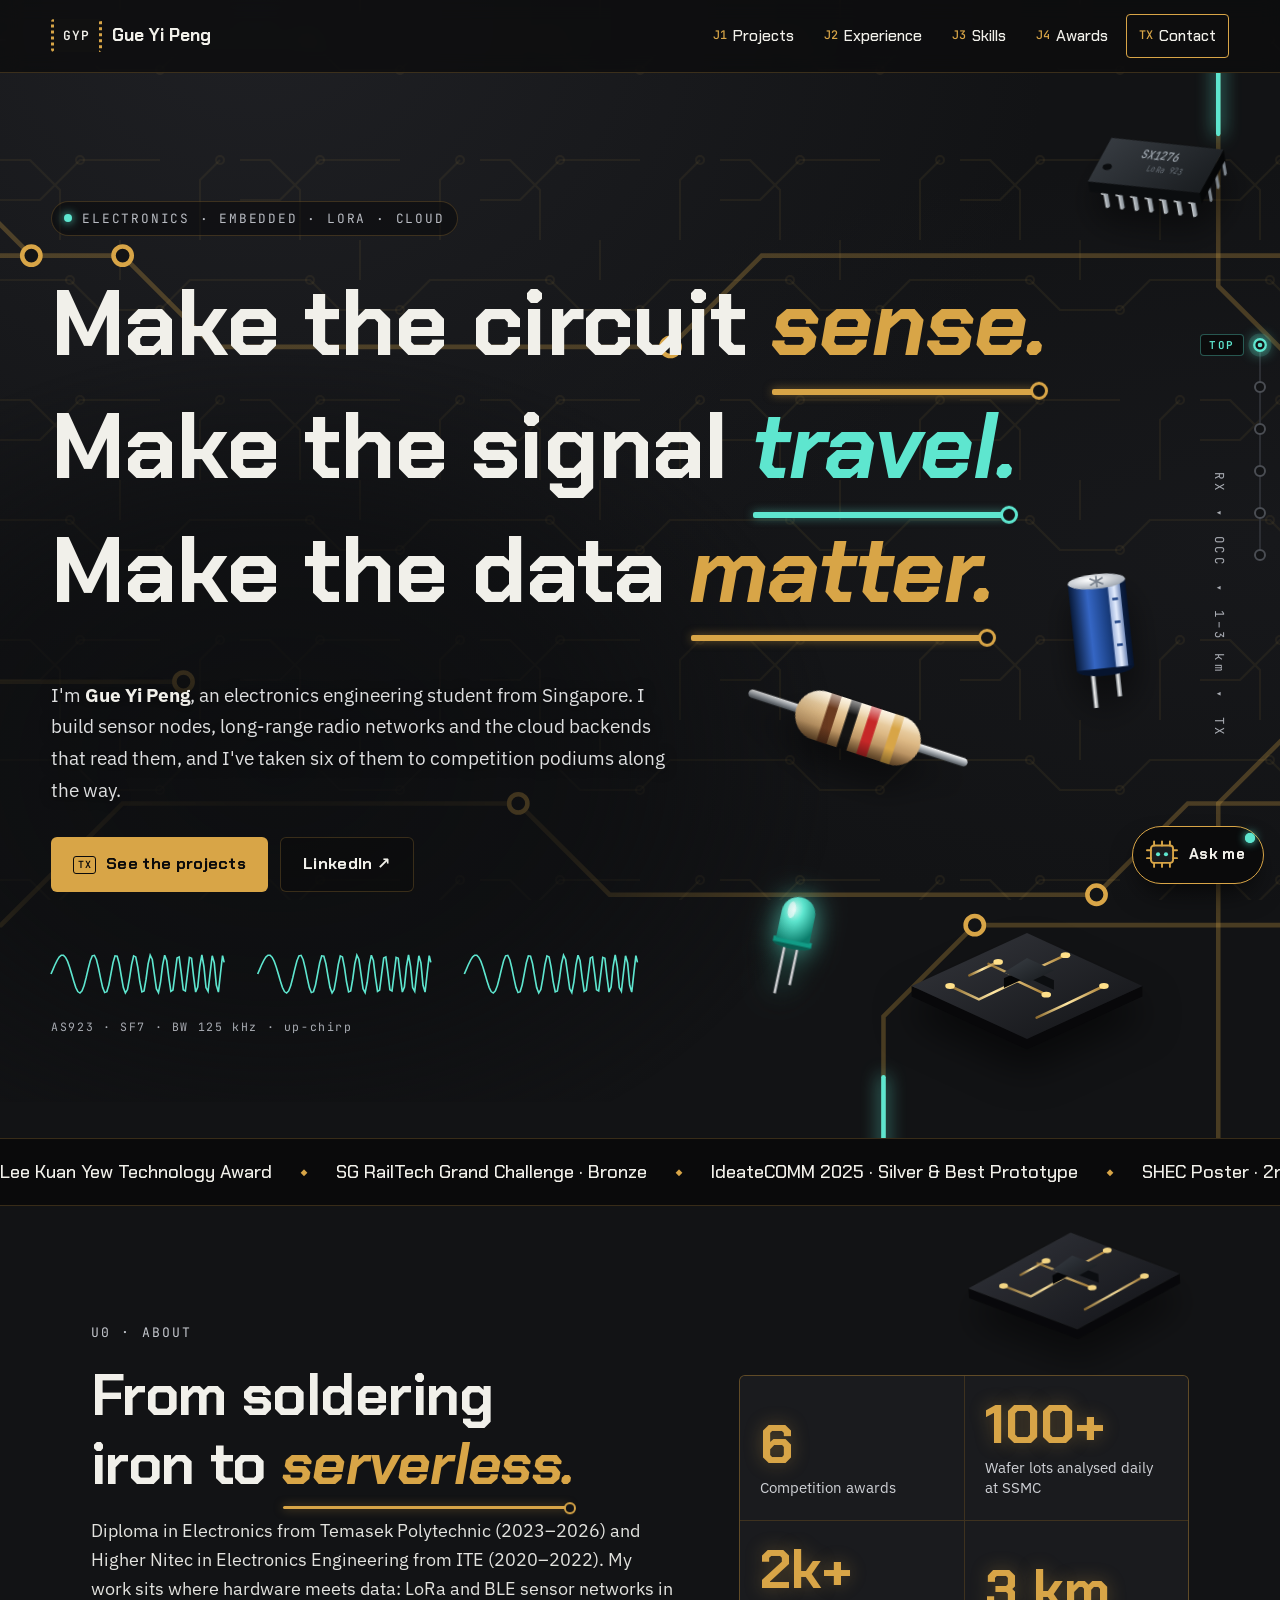
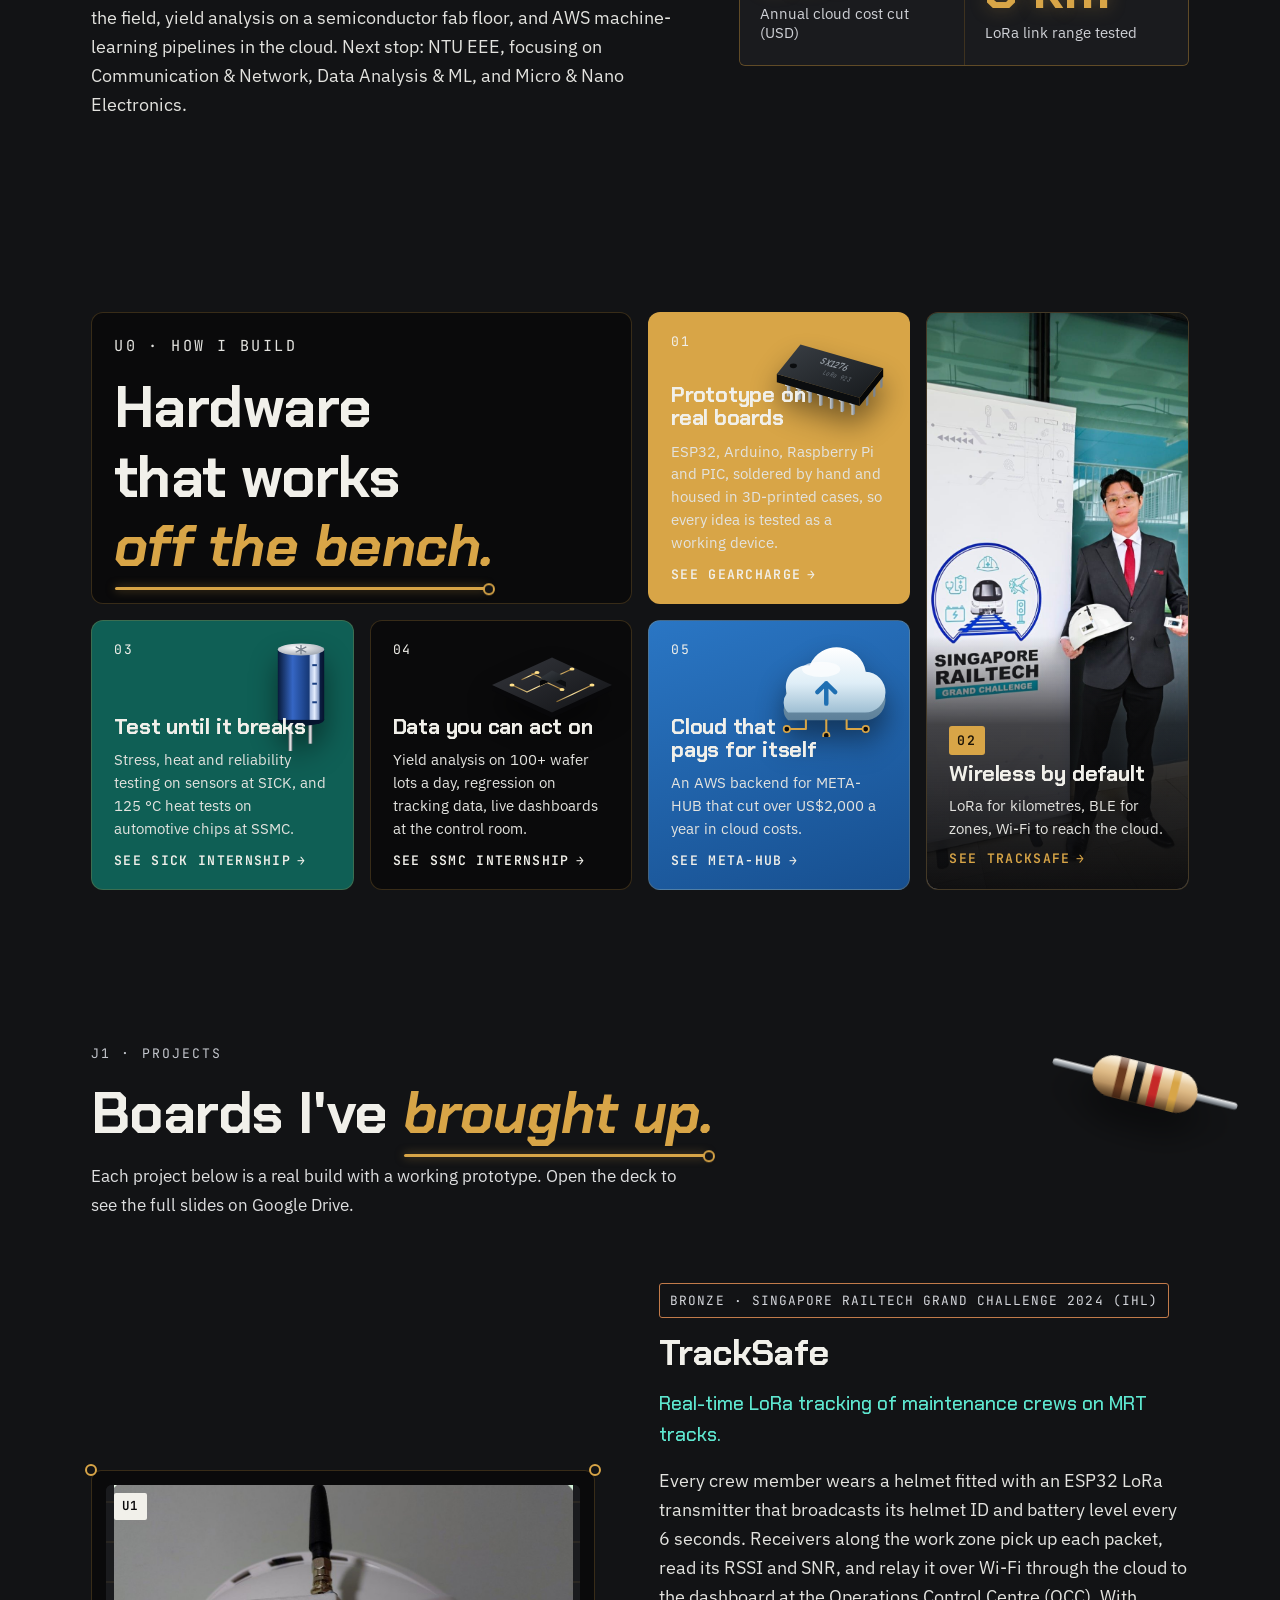
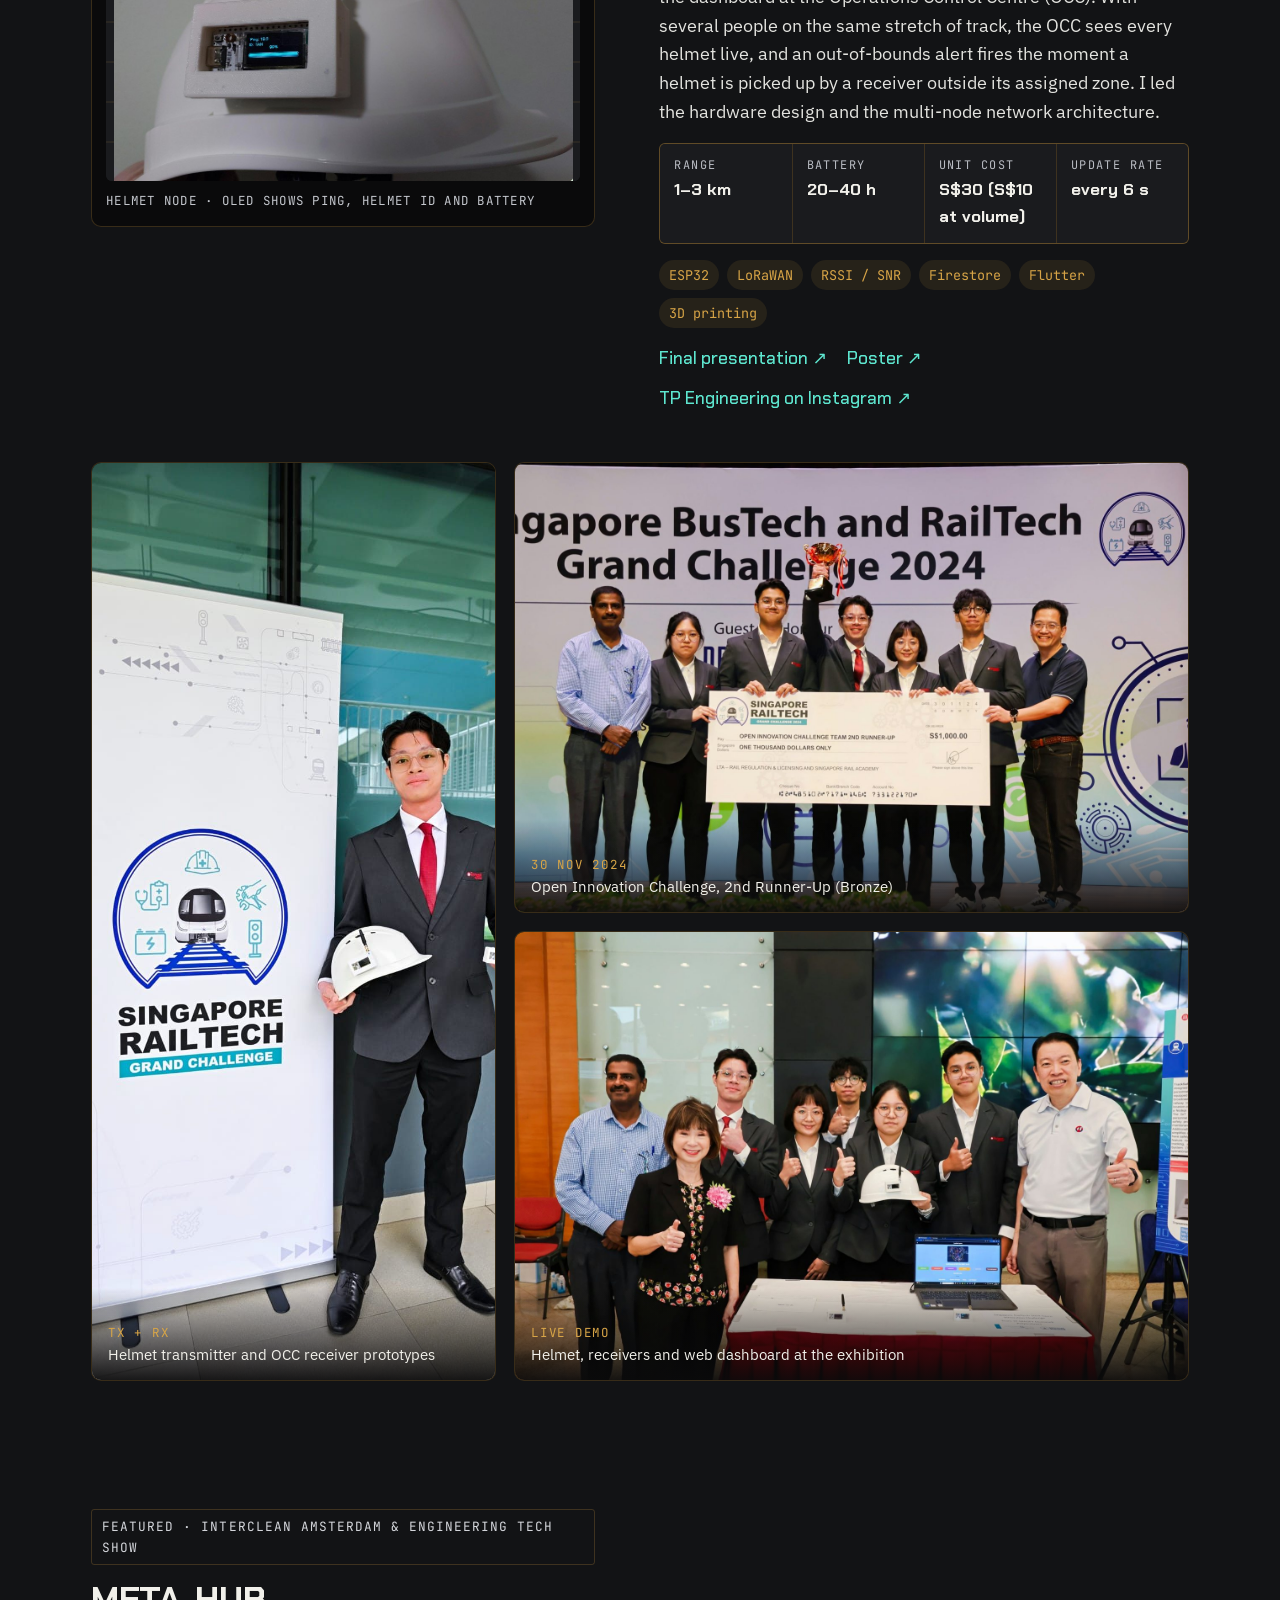
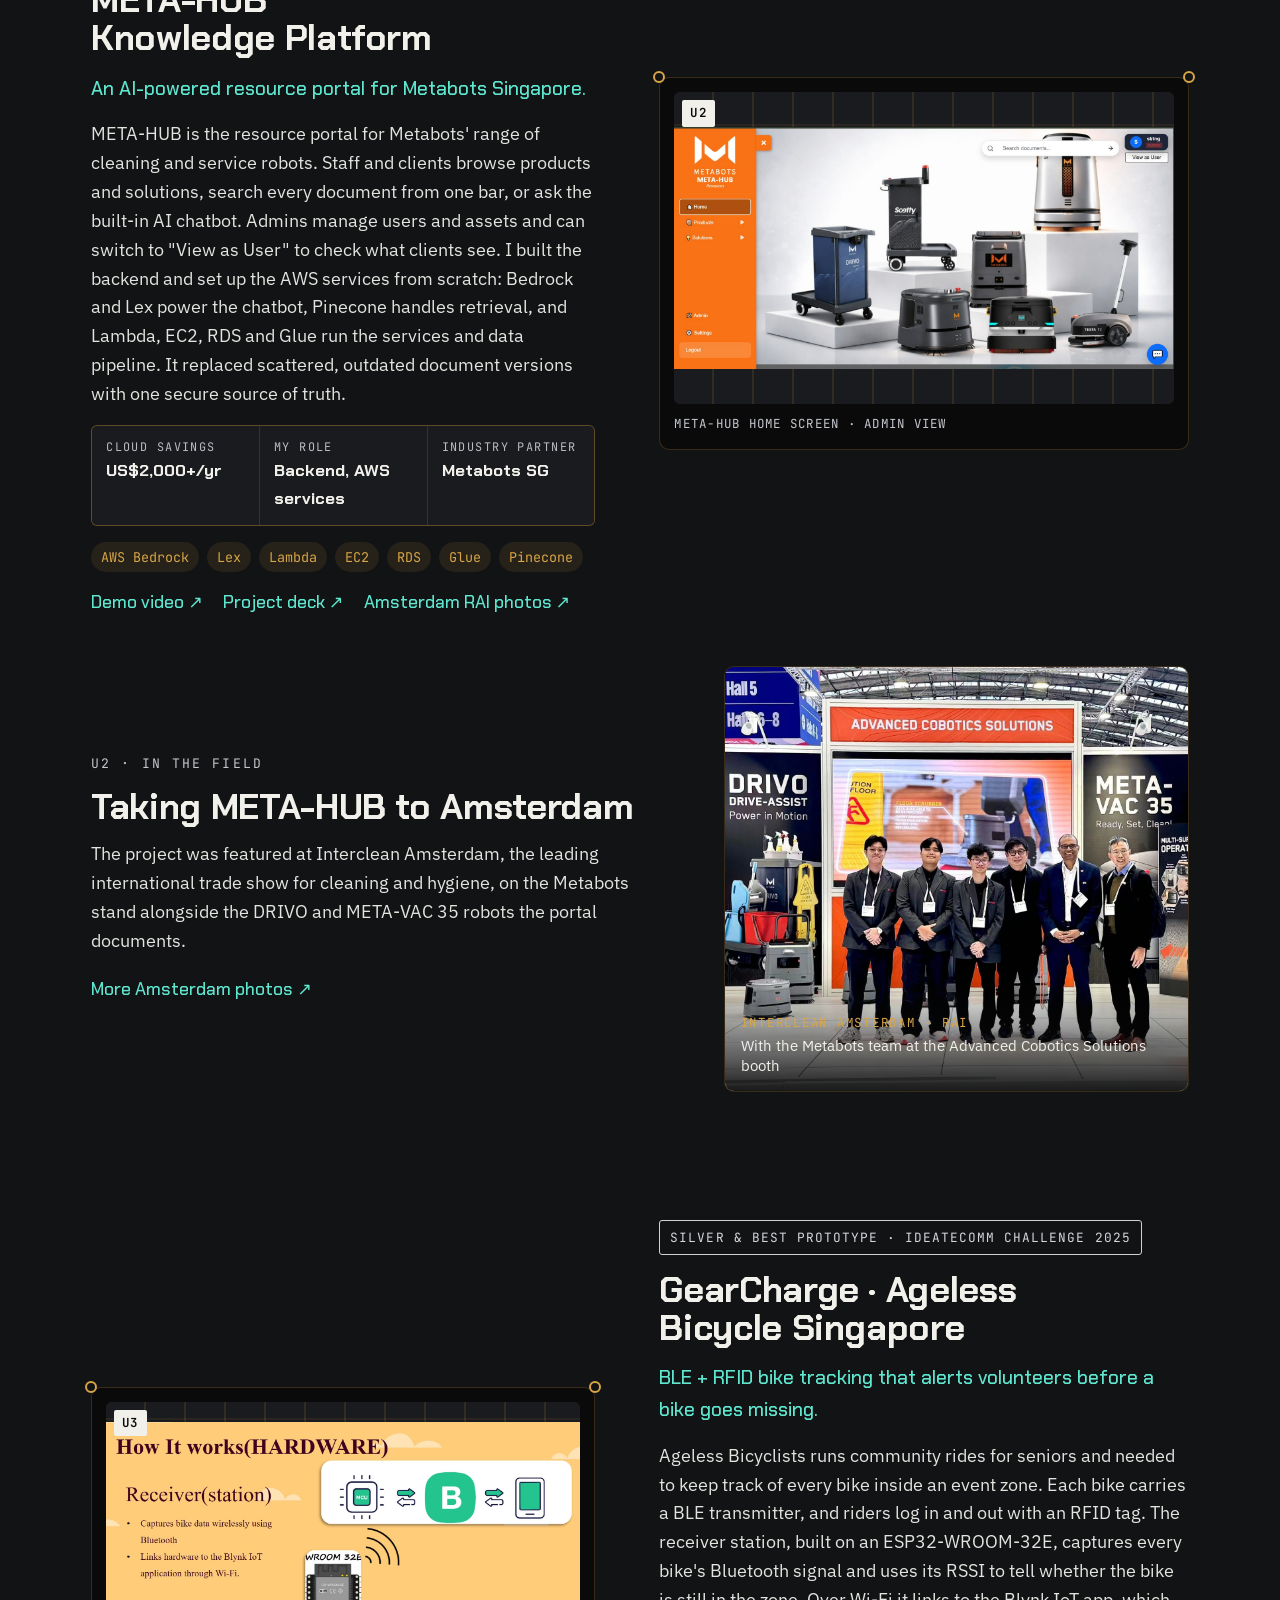
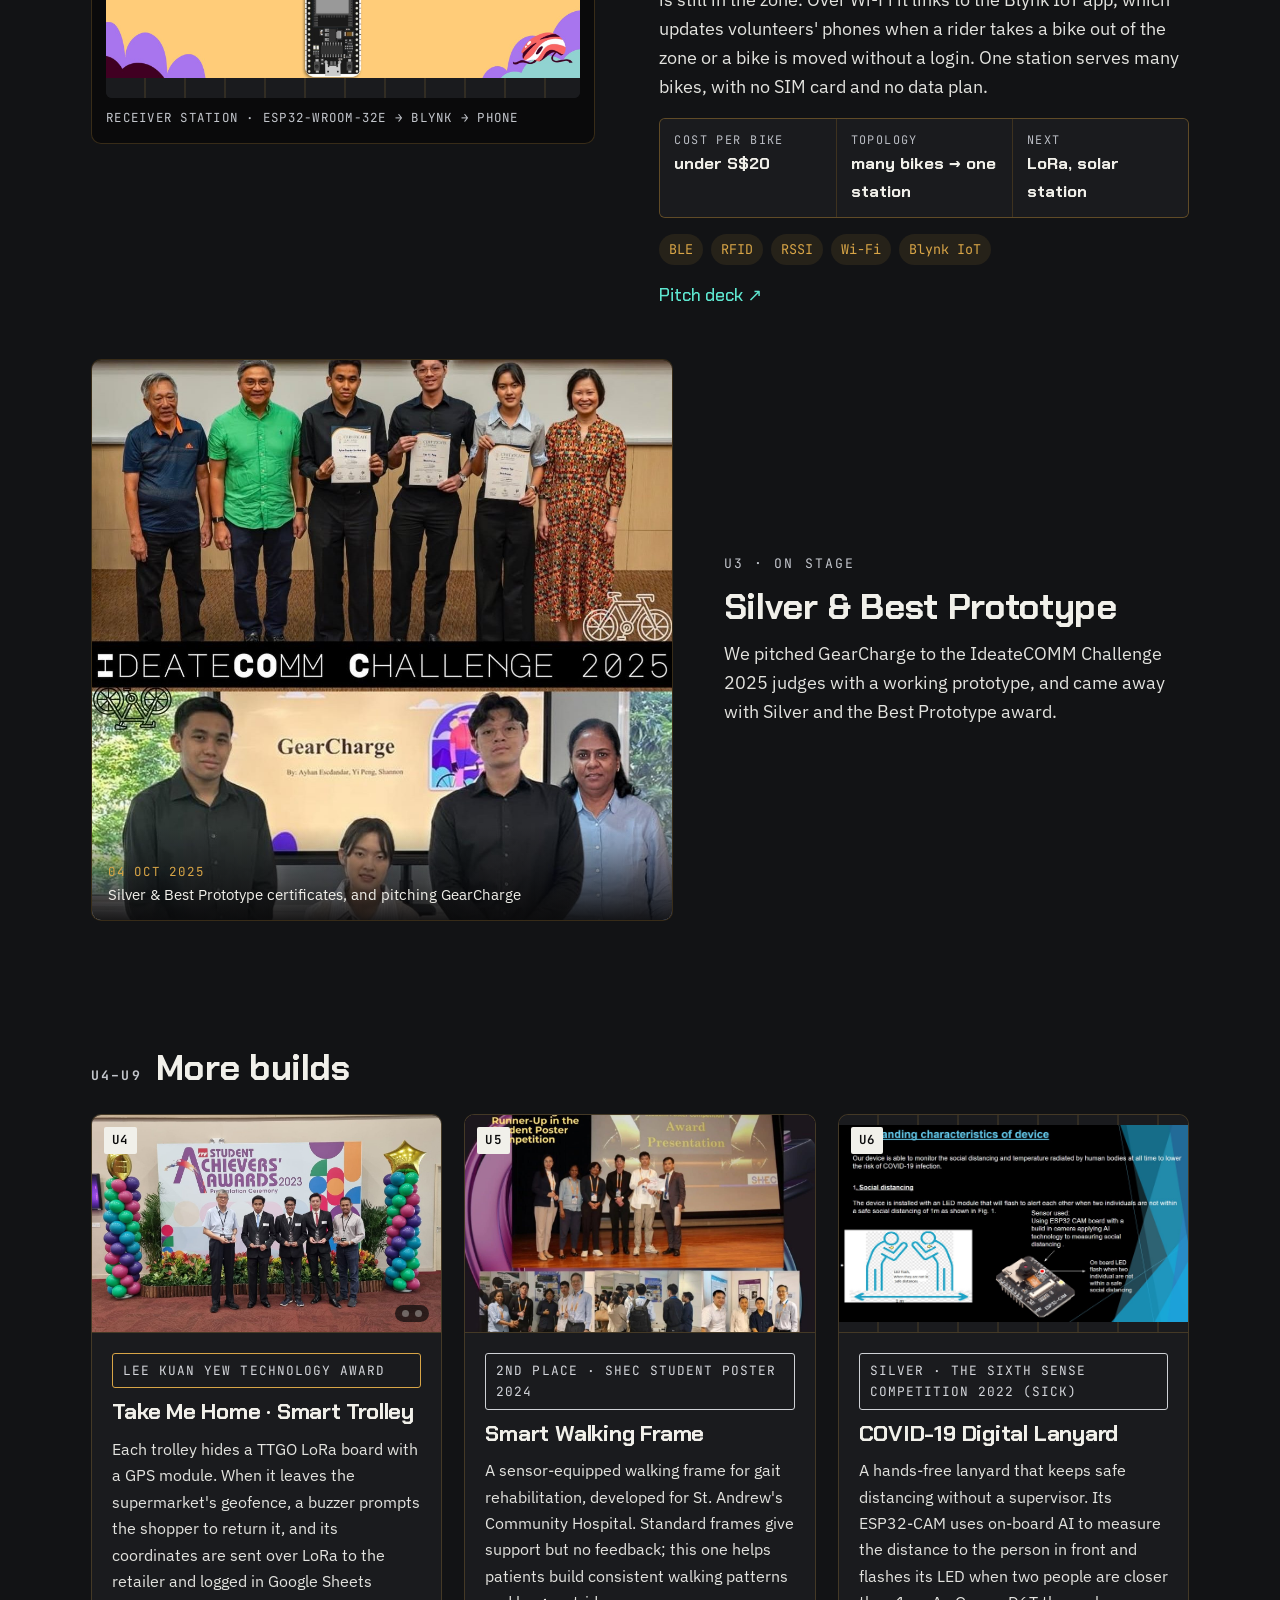
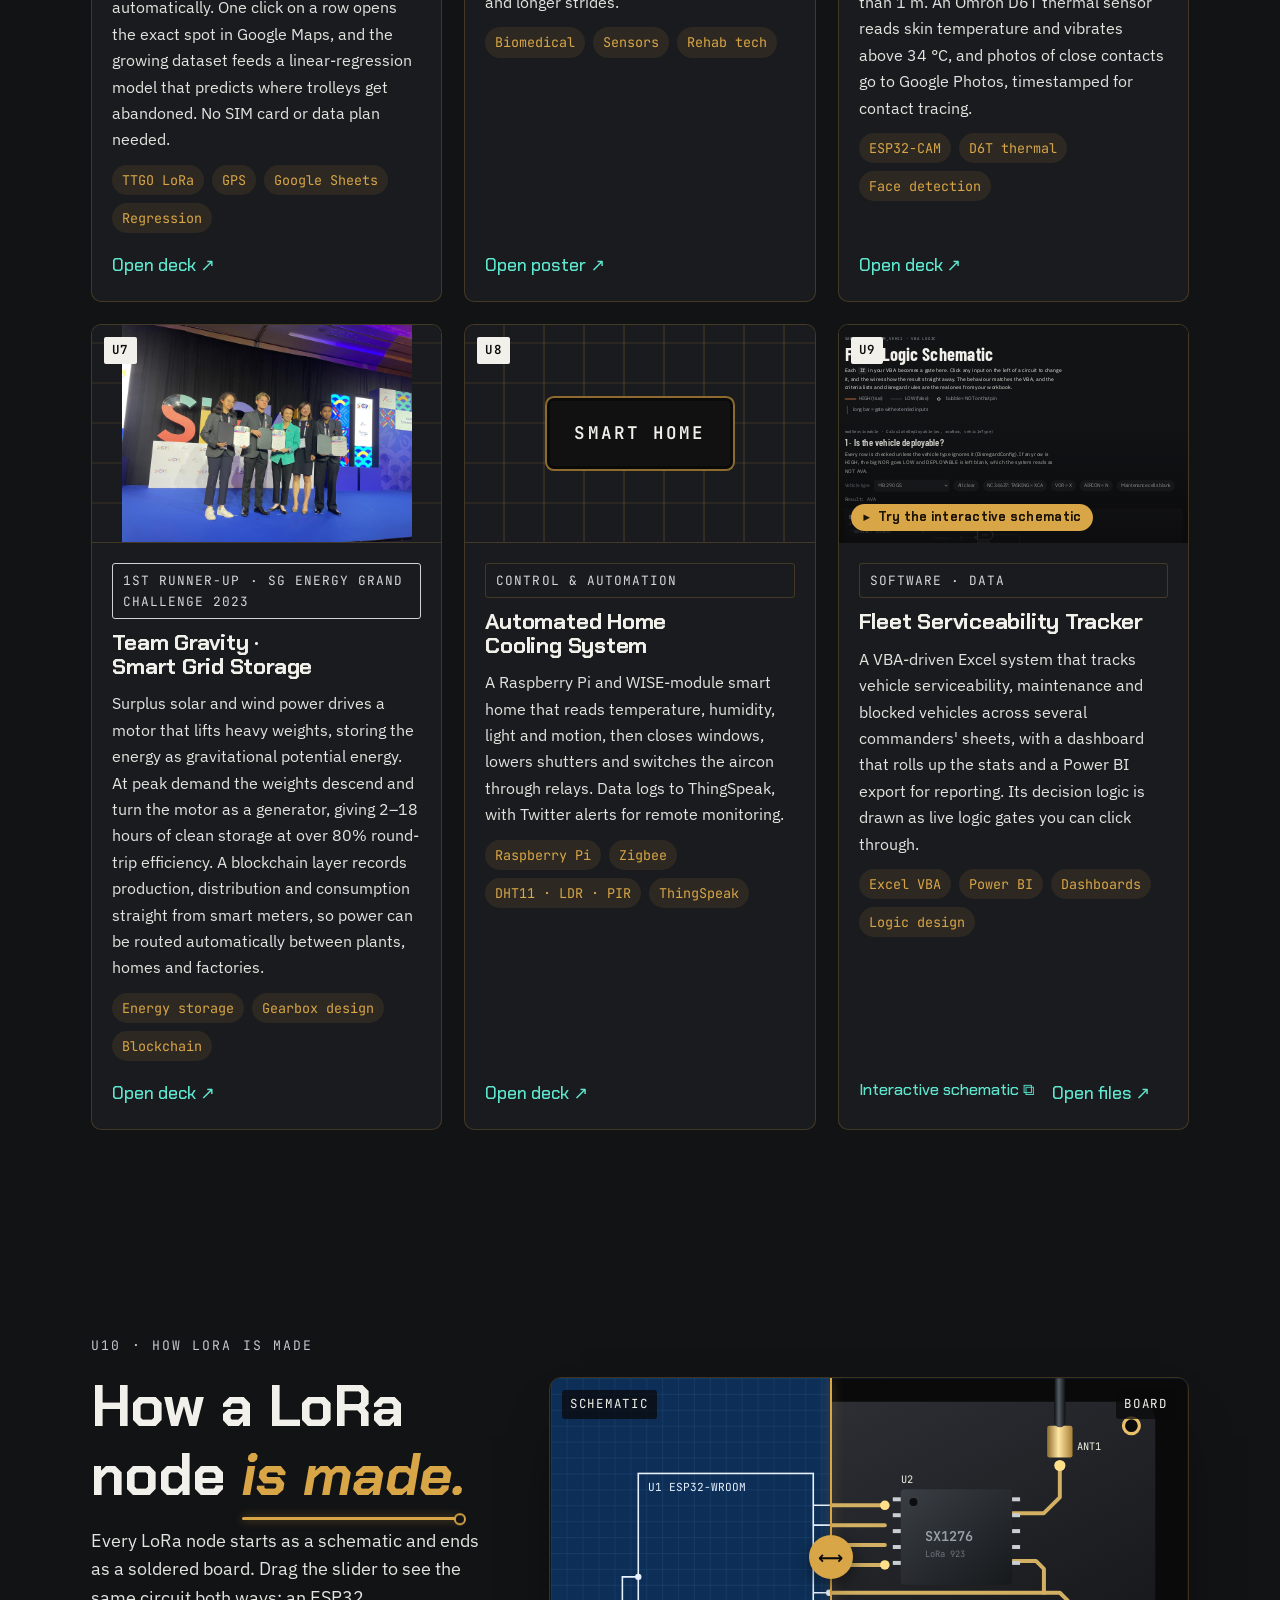
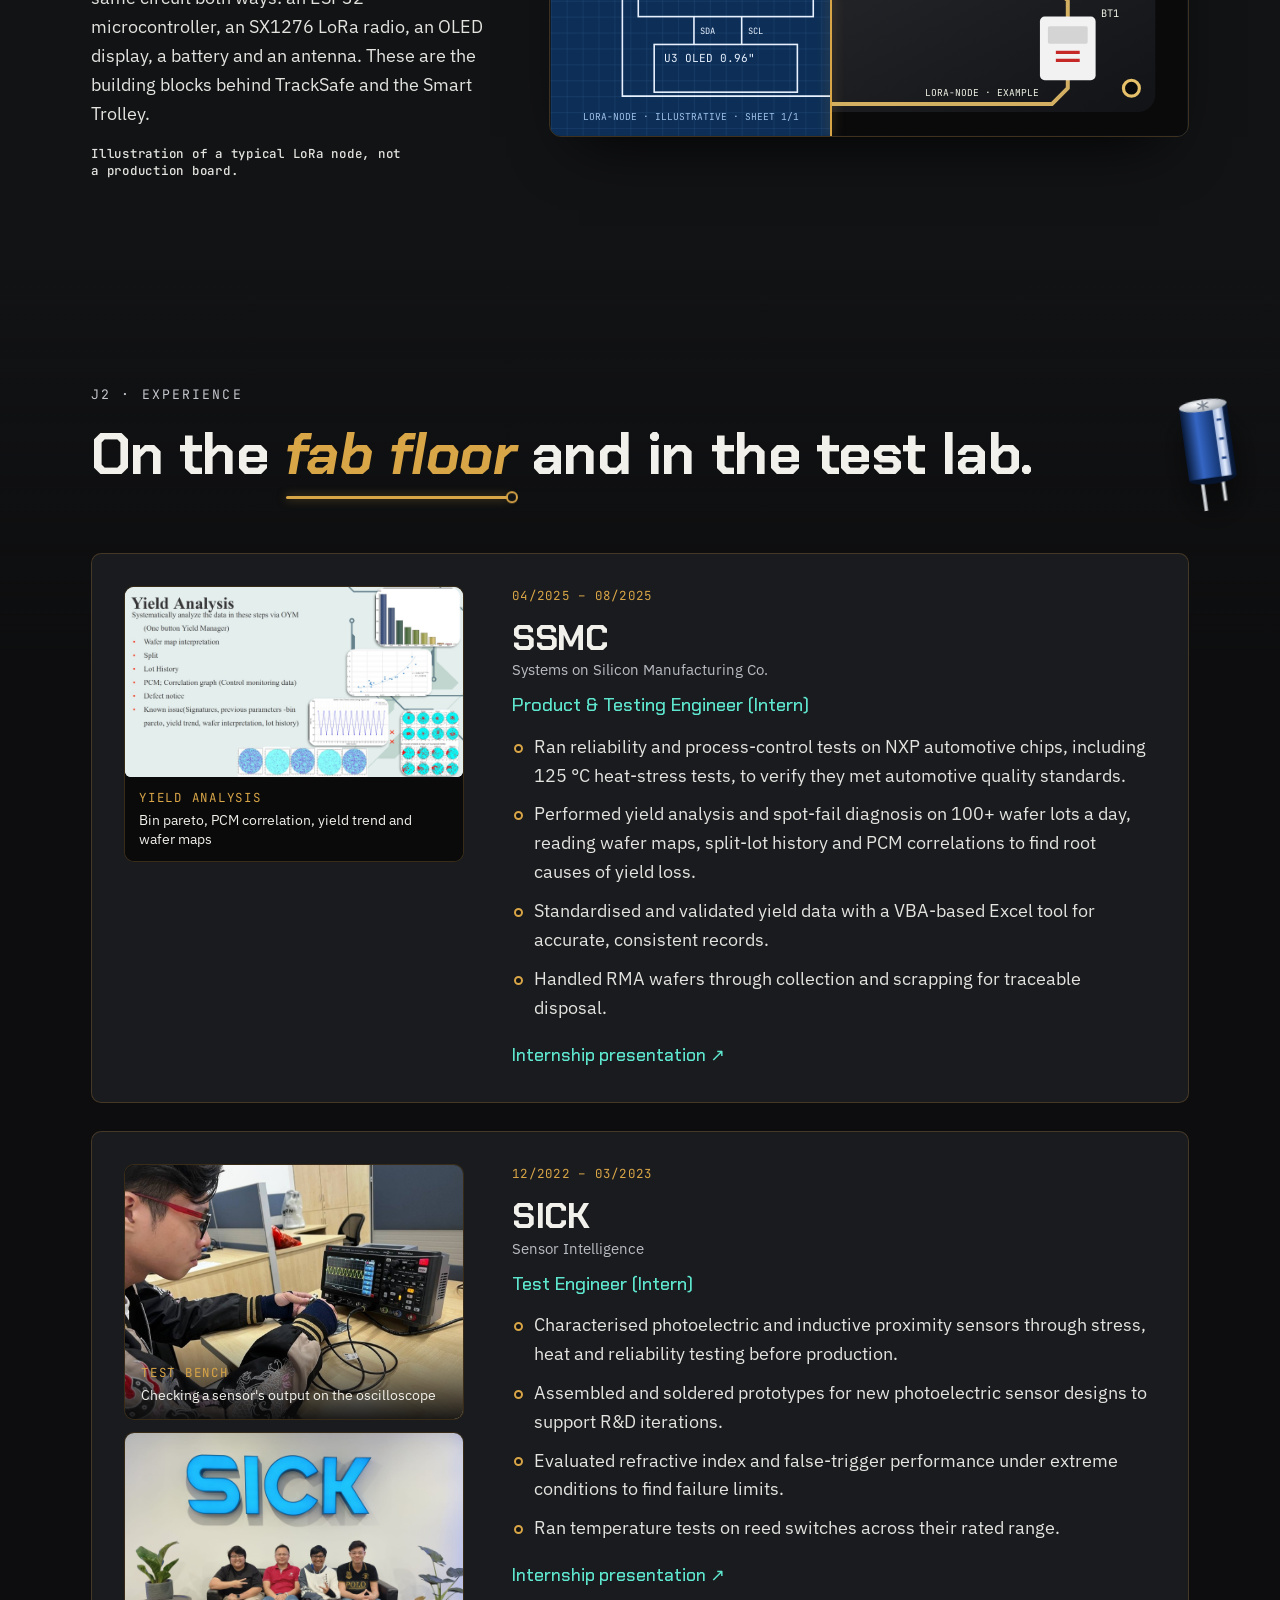
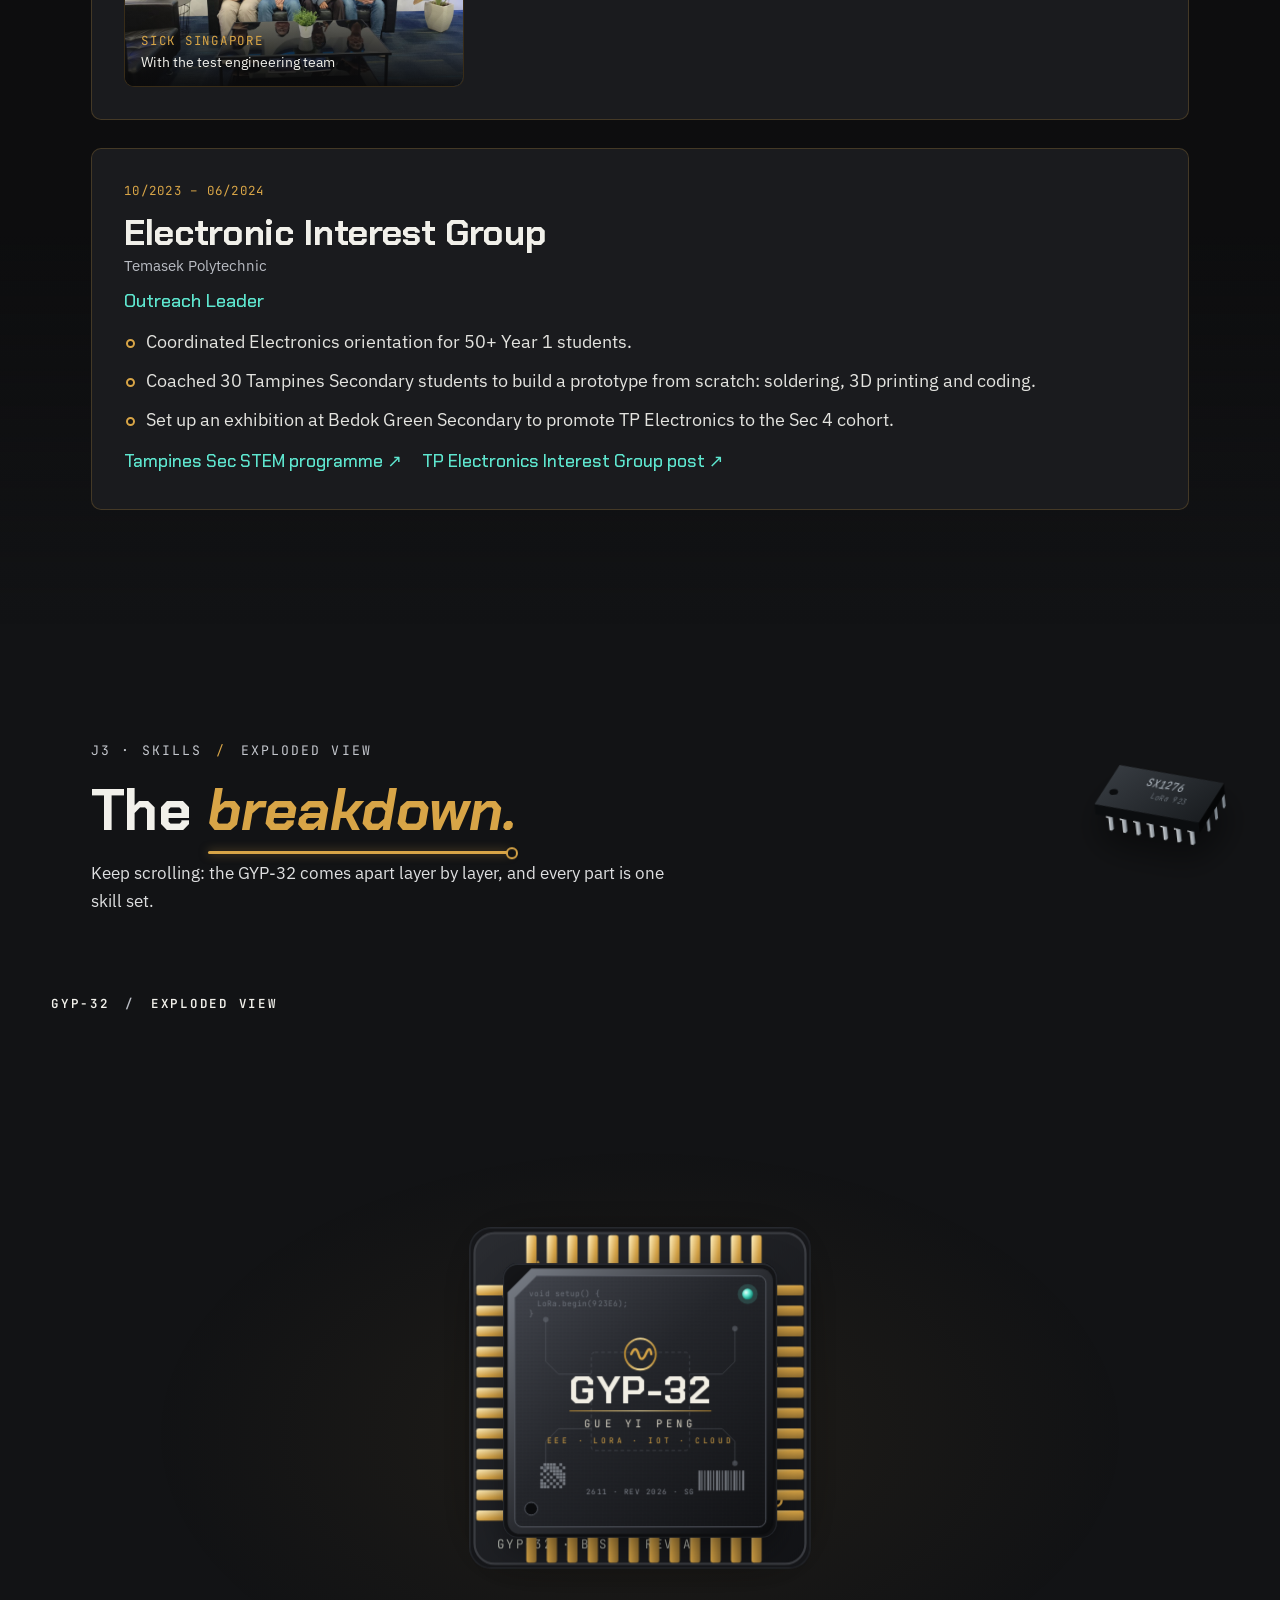
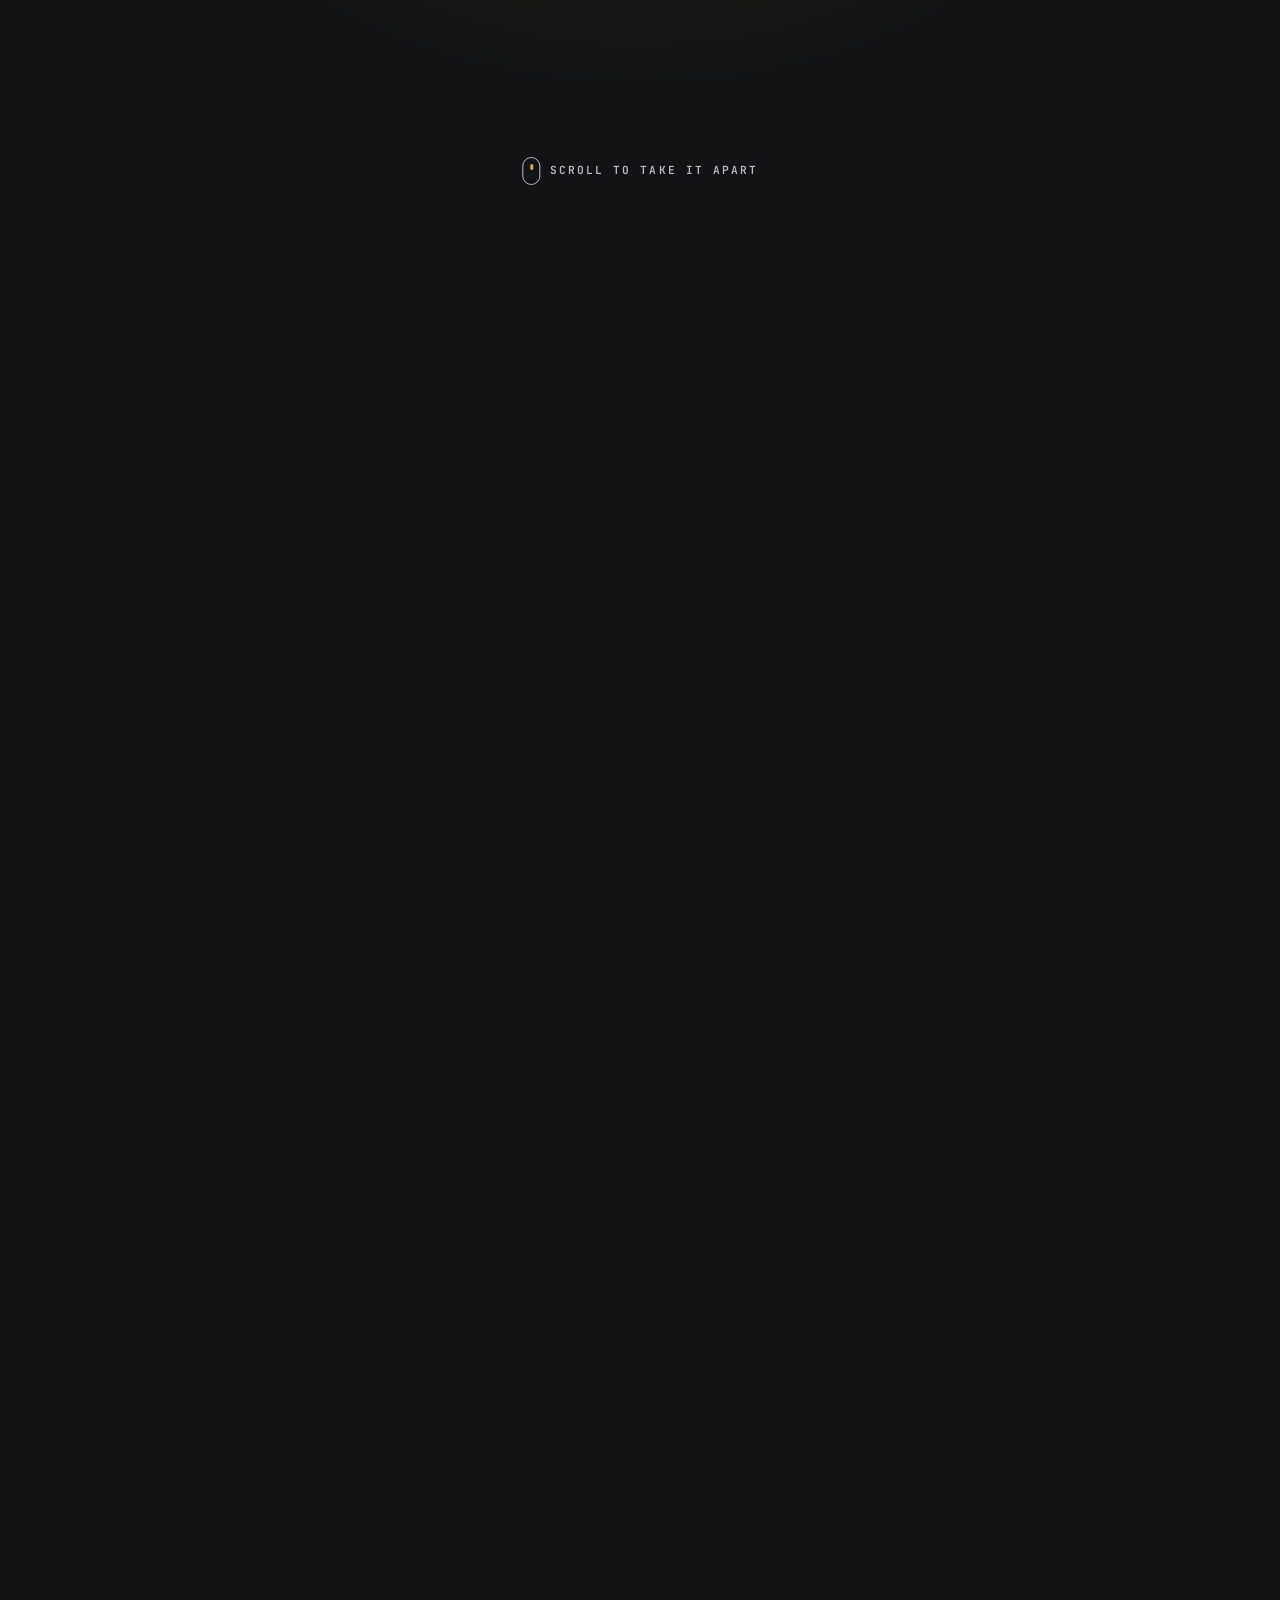
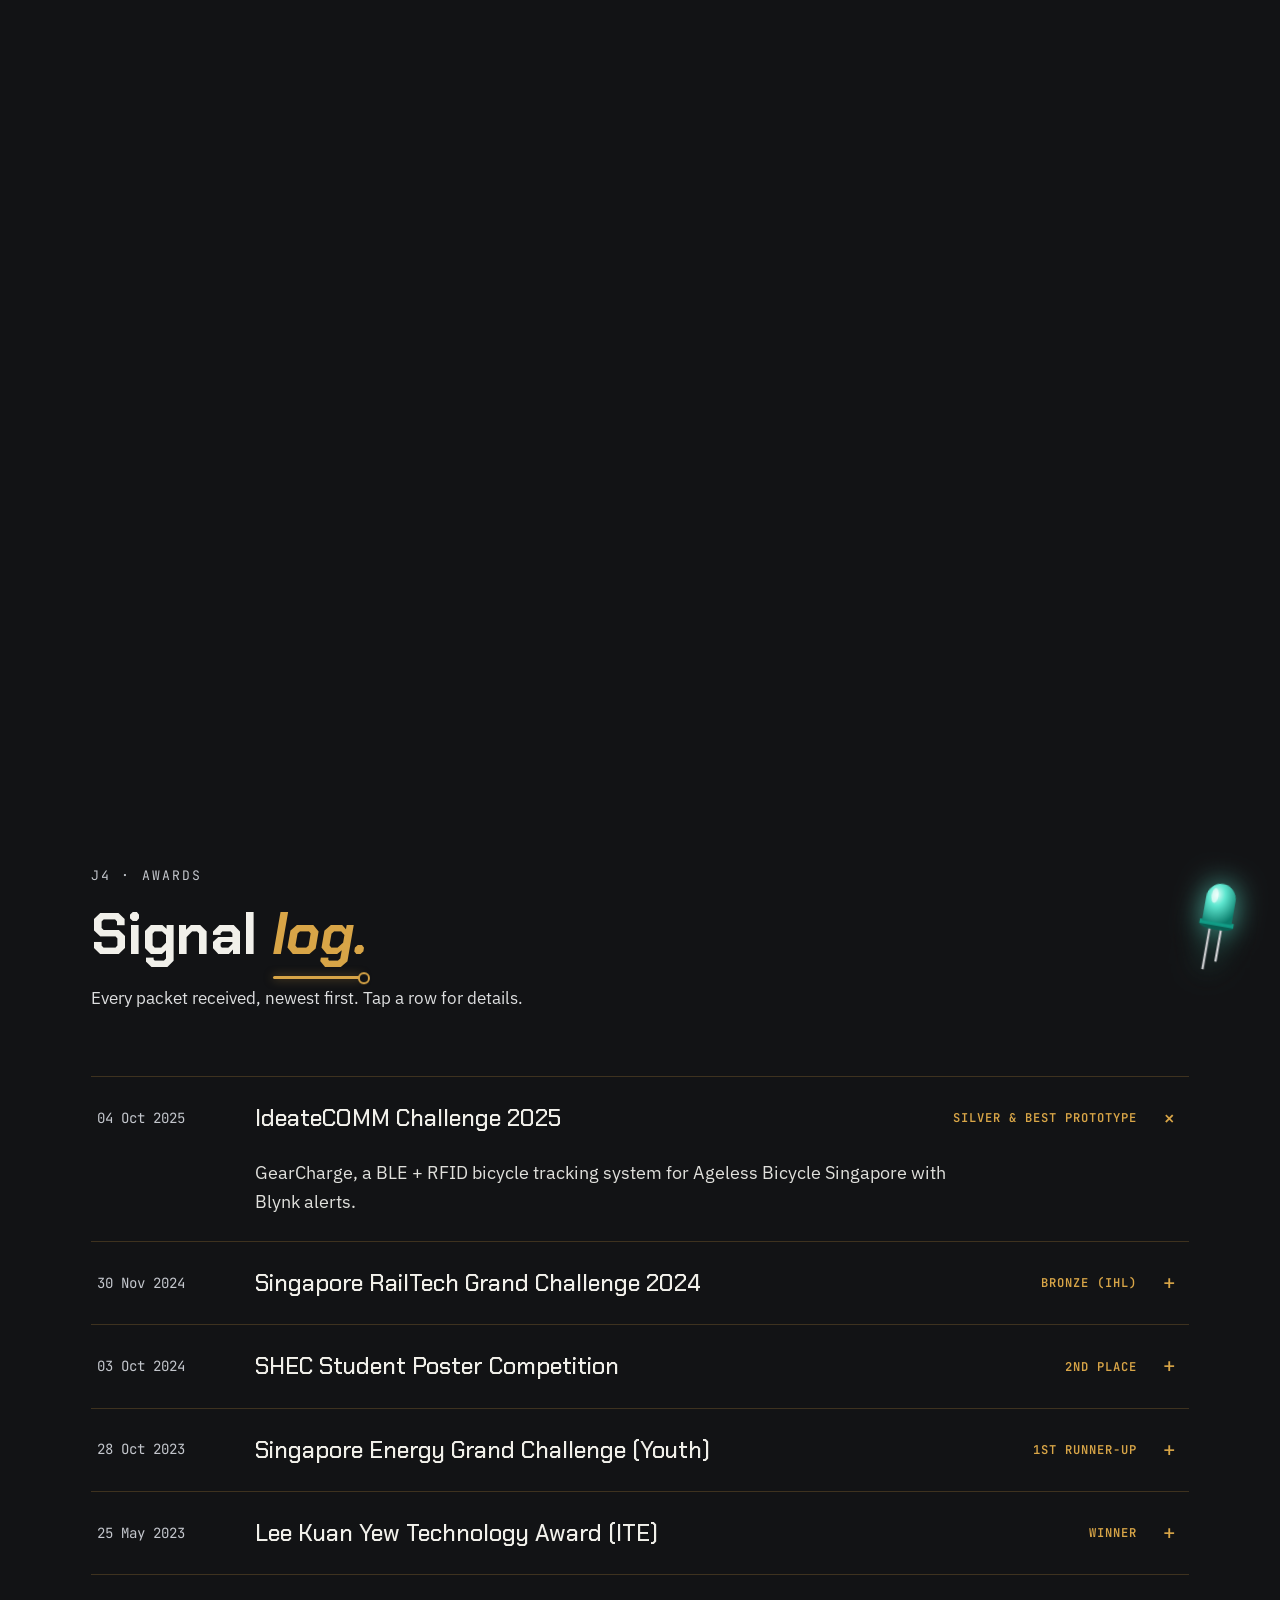
==== commit 83261420: "Add files via upload" ====
--- a/index.html
+++ b/index.html
@@ -255,272 +255,6 @@
         <div><dt>Annual cloud cost cut (USD)</dt><dd>2k+</dd></div>
         <div><dt>LoRa link range tested</dt><dd>3 km</dd></div>
       </dl>
-    </section>
-
-    <!-- ================= FEATURED PROJECTS ================= -->
-    <section id="projects" class="projects">
-      <div class="wrap section-head reveal">
-        <p class="silk">J1 · PROJECTS</p>
-        <svg class="f3d head-3d h-res" aria-hidden="true" style="--r:14deg;--d:-3s;--drift:-70px"><use href="#i-resistor"/></svg>
-        <h2 class="split">Boards I've <em>brought up.</em></h2>
-        <p class="lede">Each project below is a real build with a working prototype. Open the deck to see the full slides on Google Drive.</p>
-      </div>
-
-      <!-- ---------- U1 TrackSafe ---------- -->
-      <article id="proj-tracksafe" class="feature has-gallery wrap reveal">
-        <figure class="board">
-          <span class="ref">U1</span>
-          <div class="board-media">
-            <img width="1018" height="657" src="images/u1-tracksafe-helmet-node.jpg" alt="TrackSafe helmet node: 3D-printed case holding an ESP32 LoRa board with OLED showing ping, helmet ID TAN and 99% battery, with SMA antenna" loading="lazy" onerror="this.remove()">
-            <div class="board-fallback"><span>TrackSafe</span></div>
-          </div>
-          <figcaption>Helmet node · OLED shows ping, helmet ID and battery</figcaption>
-        </figure>
-        <div class="feature-body">
-          <p class="badge badge-bronze">Bronze · Singapore RailTech Grand Challenge 2024 (IHL)</p>
-          <h3>TrackSafe</h3>
-          <p class="tagline">Real-time LoRa tracking of maintenance crews on MRT tracks.</p>
-          <p>
-            Every crew member wears a helmet fitted with an ESP32 LoRa transmitter that broadcasts its helmet ID and battery
-            level every 6 seconds. Receivers along the work zone pick up each packet, read its RSSI and SNR, and relay it over
-            Wi-Fi through the cloud to the dashboard at the Operations Control Centre (OCC). With several people on the same
-            stretch of track, the OCC sees every helmet live, and an out-of-bounds alert fires the moment a helmet is picked up
-            by a receiver outside its assigned zone. I led the hardware design and the multi-node network architecture.
-          </p>
-          <ul class="specs">
-            <li><span>Range</span>1–3 km</li>
-            <li><span>Battery</span>20–40 h</li>
-            <li><span>Unit cost</span>S$30 (S$10 at volume)</li>
-            <li><span>Update rate</span>every 6 s</li>
-          </ul>
-          <ul class="chips">
-            <li>ESP32</li><li>LoRaWAN</li><li>RSSI / SNR</li><li>Firestore</li><li>Flutter</li><li>3D printing</li>
-          </ul>
-          <div class="links">
-            <a href="https://drive.google.com/file/d/18ch8W0NlGt5Ii8DxrJTiI1titcYPBIg6/view" target="_blank" rel="noopener">Final presentation ↗</a>
-            <a href="https://drive.google.com/file/d/1QJZ7JyTC2B1rm_hKp6Vq4sYHvstq-YfO/view" target="_blank" rel="noopener">Poster ↗</a>
-            <a href="https://www.instagram.com/p/DDbupkISFvy/?img_index=3" target="_blank" rel="noopener">TP Engineering on Instagram ↗</a>
-          </div>
-        </div>
-      </article>
-
-      <!-- ---------- U1 TrackSafe photo gallery ---------- -->
-      <div class="gallery wrap reveal">
-        <figure class="shot shot-tall">
-          <img width="1066" height="1600" src="images/tracksafe-helmet.jpg" alt="Gue Yi Peng holding the TrackSafe helmet transmitter and OCC receiver beside the Singapore RailTech Grand Challenge banner" loading="lazy" onerror="this.closest('.shot') ? this.closest('.shot').classList.add('is-missing') : this.remove()">
-          <figcaption><span>TX + RX</span>Helmet transmitter and OCC receiver prototypes</figcaption>
-        </figure>
-        <figure class="shot">
-          <img width="1600" height="1066" src="images/tracksafe-award.jpg" alt="Team TP-MAGFY on stage with the trophy as Open Innovation Challenge 2nd Runner-Up" loading="lazy" onerror="this.closest('.shot') ? this.closest('.shot').classList.add('is-missing') : this.remove()">
-          <figcaption><span>30 Nov 2024</span>Open Innovation Challenge, 2nd Runner-Up (Bronze)</figcaption>
-        </figure>
-        <figure class="shot">
-          <img width="1600" height="1066" src="images/tracksafe-booth.jpg" alt="Team TP-MAGFY at the exhibition booth with the TrackSafe helmet, receivers and live web dashboard" loading="lazy" onerror="this.closest('.shot') ? this.closest('.shot').classList.add('is-missing') : this.remove()">
-          <figcaption><span>Live demo</span>Helmet, receivers and web dashboard at the exhibition</figcaption>
-        </figure>
-      </div>
-
-      <!-- ---------- U2 META-HUB ---------- -->
-      <article id="proj-metahub" class="feature feature-flip has-gallery wrap reveal">
-        <figure class="board">
-          <span class="ref">U2</span>
-          <div class="board-media">
-            <img width="1600" height="776" src="images/u2-metahub-portal.jpg" alt="META-HUB home screen showing Metabots cleaning and service robots, document search, admin view and chatbot button" loading="lazy" onerror="this.closest('.shot') ? this.closest('.shot').classList.add('is-missing') : this.remove()">
-            <div class="board-fallback"><span>META-HUB</span></div>
-          </div>
-          <figcaption>META-HUB home screen · admin view</figcaption>
-        </figure>
-        <div class="feature-body">
-          <p class="badge">Featured · Interclean Amsterdam &amp; Engineering Tech Show</p>
-          <h3>META-HUB Knowledge Platform</h3>
-          <p class="tagline">An AI-powered resource portal for Metabots Singapore.</p>
-          <p>
-            META-HUB is the resource portal for Metabots' range of cleaning and service robots. Staff and clients browse products
-            and solutions, search every document from one bar, or ask the built-in AI chatbot. Admins manage users and assets and can
-            switch to "View as User" to check what clients see. I built the backend and set up the AWS services from scratch:
-            Bedrock and Lex power the chatbot, Pinecone handles retrieval, and Lambda, EC2, RDS and Glue run the services and data
-            pipeline. It replaced scattered, outdated document versions with one secure source of truth.
-          </p>
-          <ul class="specs">
-            <li><span>Cloud savings</span>US$2,000+/yr</li>
-            <li><span>My role</span>Backend, AWS services</li>
-            <li><span>Industry partner</span>Metabots SG</li>
-          </ul>
-          <ul class="chips">
-            <li>AWS Bedrock</li><li>Lex</li><li>Lambda</li><li>EC2</li><li>RDS</li><li>Glue</li><li>Pinecone</li>
-          </ul>
-          <div class="links">
-            <a href="https://drive.google.com/file/d/1vHCuCHZET40blPxHr3c_2C9g0gm91uaQ/view" target="_blank" rel="noopener">Demo video ↗</a>
-            <a href="https://drive.google.com/file/d/113aExQeTuk7tr5bbTb5ABAINJwPpzvG7/view" target="_blank" rel="noopener">Project deck ↗</a>
-            <a href="https://drive.google.com/drive/folders/1B_rWKvztZiroD1FpAUbGmhfp1dmD0goZ" target="_blank" rel="noopener">Amsterdam RAI photos ↗</a>
-          </div>
-        </div>
-      </article>
-
-      <div class="moment moment-flip wrap reveal">
-        <figure class="shot moment-shot">
-          <img width="1398" height="1280" src="images/u2-interclean-amsterdam.jpg" alt="The team with Metabots at the Advanced Cobotics Solutions booth at Interclean Amsterdam, beside the DRIVO and META-VAC 35 robots" loading="lazy" onerror="this.closest('.shot') ? this.closest('.shot').classList.add('is-missing') : this.remove()">
-          <figcaption><span>Interclean Amsterdam · RAI</span>With the Metabots team at the Advanced Cobotics Solutions booth</figcaption>
-        </figure>
-        <div class="moment-text">
-          <p class="silk">U2 · IN THE FIELD</p>
-          <h4>Taking META-HUB to Amsterdam</h4>
-          <p>The project was featured at Interclean Amsterdam, the leading international trade show for cleaning and hygiene, on the Metabots stand alongside the DRIVO and META-VAC 35 robots the portal documents.</p>
-          <a class="card-link" href="https://drive.google.com/drive/folders/1B_rWKvztZiroD1FpAUbGmhfp1dmD0goZ" target="_blank" rel="noopener">More Amsterdam photos ↗</a>
-        </div>
-      </div>
-
-      <!-- ---------- U3 GearCharge ---------- -->
-      <article id="proj-gearcharge" class="feature has-gallery wrap reveal">
-        <figure class="board">
-          <span class="ref">U3</span>
-          <div class="board-media">
-            <img width="1600" height="865" src="images/u3-gearcharge-station.jpg" alt="GearCharge receiver station: ESP32-WROOM-32E receives Bluetooth bike data and links to the Blynk IoT app over Wi-Fi" loading="lazy" onerror="this.closest('.shot') ? this.closest('.shot').classList.add('is-missing') : this.remove()">
-            <div class="board-fallback"><span>GearCharge</span></div>
-          </div>
-          <figcaption>Receiver station · ESP32-WROOM-32E → Blynk → phone</figcaption>
-        </figure>
-        <div class="feature-body">
-          <p class="badge badge-silver">Silver &amp; Best Prototype · IdeateCOMM Challenge 2025</p>
-          <h3>GearCharge · Ageless Bicycle Singapore</h3>
-          <p class="tagline">BLE + RFID bike tracking that alerts volunteers before a bike goes missing.</p>
-          <p>
-            Ageless Bicyclists runs community rides for seniors and needed to keep track of every bike inside an event zone.
-            Each bike carries a BLE transmitter, and riders log in and out with an RFID tag. The receiver station, built on an
-            ESP32-WROOM-32E, captures every bike's Bluetooth signal and uses its RSSI to tell whether the bike is still in the zone.
-            Over Wi-Fi it links to the Blynk IoT app, which updates volunteers' phones when a rider takes a bike out of the zone or
-            a bike is moved without a login. One station serves many bikes, with no SIM card and no data plan.
-          </p>
-          <ul class="specs">
-            <li><span>Cost per bike</span>under S$20</li>
-            <li><span>Topology</span>many bikes → one station</li>
-            <li><span>Next</span>LoRa, solar station</li>
-          </ul>
-          <ul class="chips">
-            <li>BLE</li><li>RFID</li><li>RSSI</li><li>Wi-Fi</li><li>Blynk IoT</li>
-          </ul>
-          <div class="links">
-            <a href="https://drive.google.com/file/d/1dIg9bKL-Tff9zmUQe8TJTp-CUFw0IgdH/view" target="_blank" rel="noopener">Pitch deck ↗</a>
-          </div>
-        </div>
-      </article>
-
-      <div class="moment wrap reveal">
-        <figure class="shot moment-shot">
-          <img width="1079" height="1244" src="images/u3-ideatecomm-award.jpg" alt="Receiving Silver and Best Prototype certificates at IdeateCOMM Challenge 2025, and the team presenting GearCharge" loading="lazy" onerror="this.closest('.shot') ? this.closest('.shot').classList.add('is-missing') : this.remove()">
-          <figcaption><span>04 Oct 2025</span>Silver &amp; Best Prototype certificates, and pitching GearCharge</figcaption>
-        </figure>
-        <div class="moment-text">
-          <p class="silk">U3 · ON STAGE</p>
-          <h4>Silver &amp; Best Prototype</h4>
-          <p>We pitched GearCharge to the IdeateCOMM Challenge 2025 judges with a working prototype, and came away with Silver and the Best Prototype award.</p>
-        </div>
-      </div>
-
-      <!-- ---------- More projects grid ---------- -->
-      <div class="wrap">
-        <h3 class="sub-head reveal"><span class="silk">U4–U9</span> More builds</h3>
-        <div class="grid">
-
-          <article id="proj-trolley" class="card reveal">
-            <div class="card-media has-slides">
-              <span class="ref">U4</span>
-              <img width="1600" height="900" src="images/u4-trolley-lora-gps.jpg" alt="TTGO LoRa GPS board beside a phone showing received coordinates, and the abandoned trolley's location pinned on Google Maps" loading="lazy" onerror="this.closest('.shot') ? this.closest('.shot').classList.add('is-missing') : this.remove()">
-              <div class="board-fallback"><span>Smart Trolley</span></div>
-              <img width="1400" height="788" class="slide-2" src="images/u4-ite-achievers-award.jpg" alt="Team with their Lee Kuan Yew Technology Award trophies at the ITE Student Achievers' Awards 2023 ceremony" loading="lazy" onerror="this.remove()">
-              <span class="slide-dots" aria-hidden="true"><i></i><i></i></span>
-            </div>
-            <div class="card-body">
-              <p class="badge badge-gold">Lee Kuan Yew Technology Award</p>
-              <h4>Take Me Home · Smart Trolley</h4>
-              <p>Each trolley hides a TTGO LoRa board with a GPS module. When it leaves the supermarket's geofence, a buzzer prompts the shopper to return it, and its coordinates are sent over LoRa to the retailer and logged in Google Sheets automatically. One click on a row opens the exact spot in Google Maps, and the growing dataset feeds a linear-regression model that predicts where trolleys get abandoned. No SIM card or data plan needed.</p>
-              <ul class="chips"><li>TTGO LoRa</li><li>GPS</li><li>Google Sheets</li><li>Regression</li></ul>
-              <a class="card-link" href="https://drive.google.com/file/d/1eDYNb2dMNOxw6xl6ZVSkBtFZXwnqlDa7/view" target="_blank" rel="noopener">Open deck ↗</a>
-            </div>
-          </article>
-
-          <article id="proj-walkingframe" class="card reveal">
-            <div class="card-media has-slides">
-              <span class="ref">U5</span>
-              <img src="https://drive.google.com/thumbnail?id=1ib9LzIiRwYA5ANT04yU_hZA_ryp9pYuD&amp;sz=w800" alt="Smart walking frame poster for SHEC" loading="lazy" referrerpolicy="no-referrer" onerror="this.remove()">
-              <div class="board-fallback"><span>Walking Frame</span></div>
-              <img width="1080" height="1080" class="slide-2" src="images/u5-shec-award.jpg" alt="SHEC 2024 Student Poster Competition award presentation and the smart walking frame on display" loading="lazy" onerror="this.remove()">
-              <span class="slide-dots" aria-hidden="true"><i></i><i></i></span>
-            </div>
-            <div class="card-body">
-              <p class="badge badge-silver">2nd Place · SHEC Student Poster 2024</p>
-              <h4>Smart Walking Frame</h4>
-              <p>A sensor-equipped walking frame for gait rehabilitation, developed for St. Andrew's Community Hospital. Standard frames give support but no feedback; this one helps patients build consistent walking patterns and longer strides.</p>
-              <ul class="chips"><li>Biomedical</li><li>Sensors</li><li>Rehab tech</li></ul>
-              <a class="card-link" href="https://drive.google.com/file/d/1ib9LzIiRwYA5ANT04yU_hZA_ryp9pYuD/view" target="_blank" rel="noopener">Open poster ↗</a>
-            </div>
-          </article>
-
-          <article id="proj-lanyard" class="card reveal">
-            <div class="card-media">
-              <span class="ref">U6</span>
-              <img width="1600" height="902" src="images/u6-lanyard-esp32cam.jpg" alt="Digital Lanyard social-distancing diagram showing LED flash under 1 m, next to the ESP32-CAM board" loading="lazy" onerror="this.closest('.shot') ? this.closest('.shot').classList.add('is-missing') : this.remove()">
-              <div class="board-fallback"><span>Digital Lanyard</span></div>
-            </div>
-            <div class="card-body">
-              <p class="badge badge-silver">Silver · The Sixth Sense Competition 2022 (SICK)</p>
-              <h4>COVID-19 Digital Lanyard</h4>
-              <p>A hands-free lanyard that keeps safe distancing without a supervisor. Its ESP32-CAM uses on-board AI to measure the distance to the person in front and flashes its LED when two people are closer than 1 m. An Omron D6T thermal sensor reads skin temperature and vibrates above 34 °C, and photos of close contacts go to Google Photos, timestamped for contact tracing.</p>
-              <ul class="chips"><li>ESP32-CAM</li><li>D6T thermal</li><li>Face detection</li></ul>
-              <a class="card-link" href="https://drive.google.com/file/d/1vlKcqe73FRuVwveDurLox9RvAYov2hdh/view" target="_blank" rel="noopener">Open deck ↗</a>
-            </div>
-          </article>
-
-          <article id="proj-gravity" class="card reveal">
-            <div class="card-media">
-              <span class="ref">U7</span>
-              <img width="1600" height="1200" src="images/u7-team-gravity-siew.jpg" alt="Team Gravity receiving 1st Runner-Up certificates on stage at Singapore International Energy Week, organised by the Energy Market Authority" loading="lazy" onerror="this.closest('.shot') ? this.closest('.shot').classList.add('is-missing') : this.remove()">
-              <div class="board-fallback"><span>Gravity Storage</span></div>
-            </div>
-            <div class="card-body">
-              <p class="badge badge-silver">1st Runner-Up · SG Energy Grand Challenge 2023</p>
-              <h4>Team Gravity · Smart Grid Storage</h4>
-              <p>Surplus solar and wind power drives a motor that lifts heavy weights, storing the energy as gravitational potential energy. At peak demand the weights descend and turn the motor as a generator, giving 2–18 hours of clean storage at over 80% round-trip efficiency. A blockchain layer records production, distribution and consumption straight from smart meters, so power can be routed automatically between plants, homes and factories.</p>
-              <ul class="chips"><li>Energy storage</li><li>Gearbox design</li><li>Blockchain</li></ul>
-              <a class="card-link" href="https://drive.google.com/file/d/1RmP0Qv39amJkfnw4PnxGMVfpcc5DXPHR/view" target="_blank" rel="noopener">Open deck ↗</a>
-            </div>
-          </article>
-
-          <article id="proj-smarthome" class="card reveal">
-            <div class="card-media">
-              <span class="ref">U8</span>
-              <img src="https://drive.google.com/thumbnail?id=1lFhbmyEnAQqVq5IQsZ_1edF6SeVcgWF4&amp;sz=w800" alt="Automated home cooling system slide" loading="lazy" referrerpolicy="no-referrer" onerror="this.remove()">
-              <div class="board-fallback"><span>Smart Home</span></div>
-            </div>
-            <div class="card-body">
-              <p class="badge">Control &amp; Automation</p>
-              <h4>Automated Home Cooling System</h4>
-              <p>A Raspberry Pi and WISE-module smart home that reads temperature, humidity, light and motion, then closes windows, lowers shutters and switches the aircon through relays. Data logs to ThingSpeak, with Twitter alerts for remote monitoring.</p>
-              <ul class="chips"><li>Raspberry Pi</li><li>Zigbee</li><li>DHT11 · LDR · PIR</li><li>ThingSpeak</li></ul>
-              <a class="card-link" href="https://drive.google.com/file/d/1lFhbmyEnAQqVq5IQsZ_1edF6SeVcgWF4/view" target="_blank" rel="noopener">Open deck ↗</a>
-            </div>
-          </article>
-
-          <article id="proj-fleet" class="card reveal">
-            <button type="button" class="card-media fleet-preview" data-schematic aria-label="Open the interactive Fleet Logic Schematic">
-              <span class="ref">U9</span>
-              <span class="fleet-frame" aria-hidden="true"><iframe src="fleet-logic-schematic.html" title="Fleet Logic Schematic preview" loading="lazy" tabindex="-1" scrolling="no"></iframe></span>
-              <span class="fleet-play"><b>▶</b> Try the interactive schematic</span>
-            </button>
-            <div class="card-body">
-              <p class="badge">Software · Data</p>
-              <h4>Fleet Serviceability Tracker</h4>
-              <p>A VBA-driven Excel system that tracks vehicle serviceability, maintenance and blocked vehicles across several commanders' sheets, with a dashboard that rolls up the stats and a Power BI export for reporting. Its decision logic is drawn as live logic gates you can click through.</p>
-              <ul class="chips"><li>Excel VBA</li><li>Power BI</li><li>Dashboards</li><li>Logic design</li></ul>
-              <div class="links fleet-links">
-                <button type="button" class="card-link link-btn" data-schematic>Interactive schematic ⧉</button>
-                <a class="card-link" href="https://drive.google.com/drive/folders/1S0AtXFNbGoCteNqMzQKSWnCVvyeL7euz" target="_blank" rel="noopener">Open files ↗</a>
-              </div>
-            </div>
-          </article>
-
-        </div>
-      </div>
     </section>
 
     <!-- ================= HOW I BUILD (bento) ================= -->
@@ -568,6 +302,272 @@
             <p>An AWS backend for META-HUB that cut over US$2,000 a year in cloud costs.</p>
             <span class="tile-go">See META-HUB <b aria-hidden="true">→</b></span>
           </a>
+        </div>
+      </div>
+    </section>
+
+    <!-- ================= FEATURED PROJECTS ================= -->
+    <section id="projects" class="projects">
+      <div class="wrap section-head reveal">
+        <p class="silk">J1 · PROJECTS</p>
+        <svg class="f3d head-3d h-res" aria-hidden="true" style="--r:14deg;--d:-3s;--drift:-70px"><use href="#i-resistor"/></svg>
+        <h2 class="split">Boards I've <em>brought up.</em></h2>
+        <p class="lede">Each project below is a real build with a working prototype. Open the deck to see the full slides on Google Drive.</p>
+      </div>
+
+      <!-- ---------- U1 TrackSafe ---------- -->
+      <article id="proj-tracksafe" class="feature has-gallery wrap reveal">
+        <figure class="board">
+          <span class="ref">U1</span>
+          <div class="board-media">
+            <img width="1018" height="657" src="images/u1-tracksafe-helmet-node.jpg" alt="TrackSafe helmet node: 3D-printed case holding an ESP32 LoRa board with OLED showing ping, helmet ID TAN and 99% battery, with SMA antenna" loading="lazy" onerror="this.remove()">
+            <div class="board-fallback"><span>TrackSafe</span></div>
+          </div>
+          <figcaption>Helmet node · OLED shows ping, helmet ID and battery</figcaption>
+        </figure>
+        <div class="feature-body">
+          <p class="badge badge-bronze">Bronze · Singapore RailTech Grand Challenge 2024 (IHL)</p>
+          <h3>TrackSafe</h3>
+          <p class="tagline">Real-time LoRa tracking of maintenance crews on MRT tracks.</p>
+          <p>
+            Every crew member wears a helmet fitted with an ESP32 LoRa transmitter that broadcasts its helmet ID and battery
+            level every 6 seconds. Receivers along the work zone pick up each packet, read its RSSI and SNR, and relay it over
+            Wi-Fi through the cloud to the dashboard at the Operations Control Centre (OCC). With several people on the same
+            stretch of track, the OCC sees every helmet live, and an out-of-bounds alert fires the moment a helmet is picked up
+            by a receiver outside its assigned zone. I led the hardware design and the multi-node network architecture.
+          </p>
+          <ul class="specs">
+            <li><span>Range</span>1–3 km</li>
+            <li><span>Battery</span>20–40 h</li>
+            <li><span>Unit cost</span>S$30 (S$10 at volume)</li>
+            <li><span>Update rate</span>every 6 s</li>
+          </ul>
+          <ul class="chips">
+            <li>ESP32</li><li>LoRaWAN</li><li>RSSI / SNR</li><li>Firestore</li><li>Flutter</li><li>3D printing</li>
+          </ul>
+          <div class="links">
+            <a href="https://drive.google.com/file/d/18ch8W0NlGt5Ii8DxrJTiI1titcYPBIg6/view" target="_blank" rel="noopener">Final presentation ↗</a>
+            <a href="https://drive.google.com/file/d/1QJZ7JyTC2B1rm_hKp6Vq4sYHvstq-YfO/view" target="_blank" rel="noopener">Poster ↗</a>
+            <a href="https://www.instagram.com/p/DDbupkISFvy/?img_index=3" target="_blank" rel="noopener">TP Engineering on Instagram ↗</a>
+          </div>
+        </div>
+      </article>
+
+      <!-- ---------- U1 TrackSafe photo gallery ---------- -->
+      <div class="gallery wrap reveal">
+        <figure class="shot shot-tall">
+          <img width="1066" height="1600" src="images/tracksafe-helmet.jpg" alt="Gue Yi Peng holding the TrackSafe helmet transmitter and OCC receiver beside the Singapore RailTech Grand Challenge banner" loading="lazy" onerror="this.closest('.shot') ? this.closest('.shot').classList.add('is-missing') : this.remove()">
+          <figcaption><span>TX + RX</span>Helmet transmitter and OCC receiver prototypes</figcaption>
+        </figure>
+        <figure class="shot">
+          <img width="1600" height="1066" src="images/tracksafe-award.jpg" alt="Team TP-MAGFY on stage with the trophy as Open Innovation Challenge 2nd Runner-Up" loading="lazy" onerror="this.closest('.shot') ? this.closest('.shot').classList.add('is-missing') : this.remove()">
+          <figcaption><span>30 Nov 2024</span>Open Innovation Challenge, 2nd Runner-Up (Bronze)</figcaption>
+        </figure>
+        <figure class="shot">
+          <img width="1600" height="1066" src="images/tracksafe-booth.jpg" alt="Team TP-MAGFY at the exhibition booth with the TrackSafe helmet, receivers and live web dashboard" loading="lazy" onerror="this.closest('.shot') ? this.closest('.shot').classList.add('is-missing') : this.remove()">
+          <figcaption><span>Live demo</span>Helmet, receivers and web dashboard at the exhibition</figcaption>
+        </figure>
+      </div>
+
+      <!-- ---------- U2 META-HUB ---------- -->
+      <article id="proj-metahub" class="feature feature-flip has-gallery wrap reveal">
+        <figure class="board">
+          <span class="ref">U2</span>
+          <div class="board-media">
+            <img width="1600" height="776" src="images/u2-metahub-portal.jpg" alt="META-HUB home screen showing Metabots cleaning and service robots, document search, admin view and chatbot button" loading="lazy" onerror="this.closest('.shot') ? this.closest('.shot').classList.add('is-missing') : this.remove()">
+            <div class="board-fallback"><span>META-HUB</span></div>
+          </div>
+          <figcaption>META-HUB home screen · admin view</figcaption>
+        </figure>
+        <div class="feature-body">
+          <p class="badge">Featured · Interclean Amsterdam &amp; Engineering Tech Show</p>
+          <h3>META-HUB Knowledge Platform</h3>
+          <p class="tagline">An AI-powered resource portal for Metabots Singapore.</p>
+          <p>
+            META-HUB is the resource portal for Metabots' range of cleaning and service robots. Staff and clients browse products
+            and solutions, search every document from one bar, or ask the built-in AI chatbot. Admins manage users and assets and can
+            switch to "View as User" to check what clients see. I built the backend and set up the AWS services from scratch:
+            Bedrock and Lex power the chatbot, Pinecone handles retrieval, and Lambda, EC2, RDS and Glue run the services and data
+            pipeline. It replaced scattered, outdated document versions with one secure source of truth.
+          </p>
+          <ul class="specs">
+            <li><span>Cloud savings</span>US$2,000+/yr</li>
+            <li><span>My role</span>Backend, AWS services</li>
+            <li><span>Industry partner</span>Metabots SG</li>
+          </ul>
+          <ul class="chips">
+            <li>AWS Bedrock</li><li>Lex</li><li>Lambda</li><li>EC2</li><li>RDS</li><li>Glue</li><li>Pinecone</li>
+          </ul>
+          <div class="links">
+            <a href="https://drive.google.com/file/d/1vHCuCHZET40blPxHr3c_2C9g0gm91uaQ/view" target="_blank" rel="noopener">Demo video ↗</a>
+            <a href="https://drive.google.com/file/d/113aExQeTuk7tr5bbTb5ABAINJwPpzvG7/view" target="_blank" rel="noopener">Project deck ↗</a>
+            <a href="https://drive.google.com/drive/folders/1B_rWKvztZiroD1FpAUbGmhfp1dmD0goZ" target="_blank" rel="noopener">Amsterdam RAI photos ↗</a>
+          </div>
+        </div>
+      </article>
+
+      <div class="moment moment-flip wrap reveal">
+        <figure class="shot moment-shot">
+          <img width="1398" height="1280" src="images/u2-interclean-amsterdam.jpg" alt="The team with Metabots at the Advanced Cobotics Solutions booth at Interclean Amsterdam, beside the DRIVO and META-VAC 35 robots" loading="lazy" onerror="this.closest('.shot') ? this.closest('.shot').classList.add('is-missing') : this.remove()">
+          <figcaption><span>Interclean Amsterdam · RAI</span>With the Metabots team at the Advanced Cobotics Solutions booth</figcaption>
+        </figure>
+        <div class="moment-text">
+          <p class="silk">U2 · IN THE FIELD</p>
+          <h4>Taking META-HUB to Amsterdam</h4>
+          <p>The project was featured at Interclean Amsterdam, the leading international trade show for cleaning and hygiene, on the Metabots stand alongside the DRIVO and META-VAC 35 robots the portal documents.</p>
+          <a class="card-link" href="https://drive.google.com/drive/folders/1B_rWKvztZiroD1FpAUbGmhfp1dmD0goZ" target="_blank" rel="noopener">More Amsterdam photos ↗</a>
+        </div>
+      </div>
+
+      <!-- ---------- U3 GearCharge ---------- -->
+      <article id="proj-gearcharge" class="feature has-gallery wrap reveal">
+        <figure class="board">
+          <span class="ref">U3</span>
+          <div class="board-media">
+            <img width="1600" height="865" src="images/u3-gearcharge-station.jpg" alt="GearCharge receiver station: ESP32-WROOM-32E receives Bluetooth bike data and links to the Blynk IoT app over Wi-Fi" loading="lazy" onerror="this.closest('.shot') ? this.closest('.shot').classList.add('is-missing') : this.remove()">
+            <div class="board-fallback"><span>GearCharge</span></div>
+          </div>
+          <figcaption>Receiver station · ESP32-WROOM-32E → Blynk → phone</figcaption>
+        </figure>
+        <div class="feature-body">
+          <p class="badge badge-silver">Silver &amp; Best Prototype · IdeateCOMM Challenge 2025</p>
+          <h3>GearCharge · Ageless Bicycle Singapore</h3>
+          <p class="tagline">BLE + RFID bike tracking that alerts volunteers before a bike goes missing.</p>
+          <p>
+            Ageless Bicyclists runs community rides for seniors and needed to keep track of every bike inside an event zone.
+            Each bike carries a BLE transmitter, and riders log in and out with an RFID tag. The receiver station, built on an
+            ESP32-WROOM-32E, captures every bike's Bluetooth signal and uses its RSSI to tell whether the bike is still in the zone.
+            Over Wi-Fi it links to the Blynk IoT app, which updates volunteers' phones when a rider takes a bike out of the zone or
+            a bike is moved without a login. One station serves many bikes, with no SIM card and no data plan.
+          </p>
+          <ul class="specs">
+            <li><span>Cost per bike</span>under S$20</li>
+            <li><span>Topology</span>many bikes → one station</li>
+            <li><span>Next</span>LoRa, solar station</li>
+          </ul>
+          <ul class="chips">
+            <li>BLE</li><li>RFID</li><li>RSSI</li><li>Wi-Fi</li><li>Blynk IoT</li>
+          </ul>
+          <div class="links">
+            <a href="https://drive.google.com/file/d/1dIg9bKL-Tff9zmUQe8TJTp-CUFw0IgdH/view" target="_blank" rel="noopener">Pitch deck ↗</a>
+          </div>
+        </div>
+      </article>
+
+      <div class="moment wrap reveal">
+        <figure class="shot moment-shot">
+          <img width="1079" height="1244" src="images/u3-ideatecomm-award.jpg" alt="Receiving Silver and Best Prototype certificates at IdeateCOMM Challenge 2025, and the team presenting GearCharge" loading="lazy" onerror="this.closest('.shot') ? this.closest('.shot').classList.add('is-missing') : this.remove()">
+          <figcaption><span>04 Oct 2025</span>Silver &amp; Best Prototype certificates, and pitching GearCharge</figcaption>
+        </figure>
+        <div class="moment-text">
+          <p class="silk">U3 · ON STAGE</p>
+          <h4>Silver &amp; Best Prototype</h4>
+          <p>We pitched GearCharge to the IdeateCOMM Challenge 2025 judges with a working prototype, and came away with Silver and the Best Prototype award.</p>
+        </div>
+      </div>
+
+      <!-- ---------- More projects grid ---------- -->
+      <div class="wrap">
+        <h3 class="sub-head reveal"><span class="silk">U4–U9</span> More builds</h3>
+        <div class="grid">
+
+          <article id="proj-trolley" class="card reveal">
+            <div class="card-media has-slides">
+              <span class="ref">U4</span>
+              <img width="1600" height="900" src="images/u4-trolley-lora-gps.jpg" alt="TTGO LoRa GPS board beside a phone showing received coordinates, and the abandoned trolley's location pinned on Google Maps" loading="lazy" onerror="this.closest('.shot') ? this.closest('.shot').classList.add('is-missing') : this.remove()">
+              <div class="board-fallback"><span>Smart Trolley</span></div>
+              <img width="1400" height="788" class="slide-2" src="images/u4-ite-achievers-award.jpg" alt="Team with their Lee Kuan Yew Technology Award trophies at the ITE Student Achievers' Awards 2023 ceremony" loading="lazy" onerror="this.remove()">
+              <span class="slide-dots" aria-hidden="true"><i></i><i></i></span>
+            </div>
+            <div class="card-body">
+              <p class="badge badge-gold">Lee Kuan Yew Technology Award</p>
+              <h4>Take Me Home · Smart Trolley</h4>
+              <p>Each trolley hides a TTGO LoRa board with a GPS module. When it leaves the supermarket's geofence, a buzzer prompts the shopper to return it, and its coordinates are sent over LoRa to the retailer and logged in Google Sheets automatically. One click on a row opens the exact spot in Google Maps, and the growing dataset feeds a linear-regression model that predicts where trolleys get abandoned. No SIM card or data plan needed.</p>
+              <ul class="chips"><li>TTGO LoRa</li><li>GPS</li><li>Google Sheets</li><li>Regression</li></ul>
+              <a class="card-link" href="https://drive.google.com/file/d/1eDYNb2dMNOxw6xl6ZVSkBtFZXwnqlDa7/view" target="_blank" rel="noopener">Open deck ↗</a>
+            </div>
+          </article>
+
+          <article id="proj-walkingframe" class="card reveal">
+            <div class="card-media has-slides">
+              <span class="ref">U5</span>
+              <img src="https://drive.google.com/thumbnail?id=1ib9LzIiRwYA5ANT04yU_hZA_ryp9pYuD&amp;sz=w800" alt="Smart walking frame poster for SHEC" loading="lazy" referrerpolicy="no-referrer" onerror="this.remove()">
+              <div class="board-fallback"><span>Walking Frame</span></div>
+              <img width="1080" height="1080" class="slide-2" src="images/u5-shec-award.jpg" alt="SHEC 2024 Student Poster Competition award presentation and the smart walking frame on display" loading="lazy" onerror="this.remove()">
+              <span class="slide-dots" aria-hidden="true"><i></i><i></i></span>
+            </div>
+            <div class="card-body">
+              <p class="badge badge-silver">2nd Place · SHEC Student Poster 2024</p>
+              <h4>Smart Walking Frame</h4>
+              <p>A sensor-equipped walking frame for gait rehabilitation, developed for St. Andrew's Community Hospital. Standard frames give support but no feedback; this one helps patients build consistent walking patterns and longer strides.</p>
+              <ul class="chips"><li>Biomedical</li><li>Sensors</li><li>Rehab tech</li></ul>
+              <a class="card-link" href="https://drive.google.com/file/d/1ib9LzIiRwYA5ANT04yU_hZA_ryp9pYuD/view" target="_blank" rel="noopener">Open poster ↗</a>
+            </div>
+          </article>
+
+          <article id="proj-lanyard" class="card reveal">
+            <div class="card-media">
+              <span class="ref">U6</span>
+              <img width="1600" height="902" src="images/u6-lanyard-esp32cam.jpg" alt="Digital Lanyard social-distancing diagram showing LED flash under 1 m, next to the ESP32-CAM board" loading="lazy" onerror="this.closest('.shot') ? this.closest('.shot').classList.add('is-missing') : this.remove()">
+              <div class="board-fallback"><span>Digital Lanyard</span></div>
+            </div>
+            <div class="card-body">
+              <p class="badge badge-silver">Silver · The Sixth Sense Competition 2022 (SICK)</p>
+              <h4>COVID-19 Digital Lanyard</h4>
+              <p>A hands-free lanyard that keeps safe distancing without a supervisor. Its ESP32-CAM uses on-board AI to measure the distance to the person in front and flashes its LED when two people are closer than 1 m. An Omron D6T thermal sensor reads skin temperature and vibrates above 34 °C, and photos of close contacts go to Google Photos, timestamped for contact tracing.</p>
+              <ul class="chips"><li>ESP32-CAM</li><li>D6T thermal</li><li>Face detection</li></ul>
+              <a class="card-link" href="https://drive.google.com/file/d/1vlKcqe73FRuVwveDurLox9RvAYov2hdh/view" target="_blank" rel="noopener">Open deck ↗</a>
+            </div>
+          </article>
+
+          <article id="proj-gravity" class="card reveal">
+            <div class="card-media">
+              <span class="ref">U7</span>
+              <img width="1600" height="1200" src="images/u7-team-gravity-siew.jpg" alt="Team Gravity receiving 1st Runner-Up certificates on stage at Singapore International Energy Week, organised by the Energy Market Authority" loading="lazy" onerror="this.closest('.shot') ? this.closest('.shot').classList.add('is-missing') : this.remove()">
+              <div class="board-fallback"><span>Gravity Storage</span></div>
+            </div>
+            <div class="card-body">
+              <p class="badge badge-silver">1st Runner-Up · SG Energy Grand Challenge 2023</p>
+              <h4>Team Gravity · Smart Grid Storage</h4>
+              <p>Surplus solar and wind power drives a motor that lifts heavy weights, storing the energy as gravitational potential energy. At peak demand the weights descend and turn the motor as a generator, giving 2–18 hours of clean storage at over 80% round-trip efficiency. A blockchain layer records production, distribution and consumption straight from smart meters, so power can be routed automatically between plants, homes and factories.</p>
+              <ul class="chips"><li>Energy storage</li><li>Gearbox design</li><li>Blockchain</li></ul>
+              <a class="card-link" href="https://drive.google.com/file/d/1RmP0Qv39amJkfnw4PnxGMVfpcc5DXPHR/view" target="_blank" rel="noopener">Open deck ↗</a>
+            </div>
+          </article>
+
+          <article id="proj-smarthome" class="card reveal">
+            <div class="card-media">
+              <span class="ref">U8</span>
+              <img src="https://drive.google.com/thumbnail?id=1lFhbmyEnAQqVq5IQsZ_1edF6SeVcgWF4&amp;sz=w800" alt="Automated home cooling system slide" loading="lazy" referrerpolicy="no-referrer" onerror="this.remove()">
+              <div class="board-fallback"><span>Smart Home</span></div>
+            </div>
+            <div class="card-body">
+              <p class="badge">Control &amp; Automation</p>
+              <h4>Automated Home Cooling System</h4>
+              <p>A Raspberry Pi and WISE-module smart home that reads temperature, humidity, light and motion, then closes windows, lowers shutters and switches the aircon through relays. Data logs to ThingSpeak, with Twitter alerts for remote monitoring.</p>
+              <ul class="chips"><li>Raspberry Pi</li><li>Zigbee</li><li>DHT11 · LDR · PIR</li><li>ThingSpeak</li></ul>
+              <a class="card-link" href="https://drive.google.com/file/d/1lFhbmyEnAQqVq5IQsZ_1edF6SeVcgWF4/view" target="_blank" rel="noopener">Open deck ↗</a>
+            </div>
+          </article>
+
+          <article id="proj-fleet" class="card reveal">
+            <button type="button" class="card-media fleet-preview" data-schematic aria-label="Open the interactive Fleet Logic Schematic">
+              <span class="ref">U9</span>
+              <span class="fleet-frame" aria-hidden="true"><iframe src="fleet-logic-schematic.html" title="Fleet Logic Schematic preview" loading="lazy" tabindex="-1" scrolling="no"></iframe></span>
+              <span class="fleet-play"><b>▶</b> Try the interactive schematic</span>
+            </button>
+            <div class="card-body">
+              <p class="badge">Software · Data</p>
+              <h4>Fleet Serviceability Tracker</h4>
+              <p>A VBA-driven Excel system that tracks vehicle serviceability, maintenance and blocked vehicles across several commanders' sheets, with a dashboard that rolls up the stats and a Power BI export for reporting. Its decision logic is drawn as live logic gates you can click through.</p>
+              <ul class="chips"><li>Excel VBA</li><li>Power BI</li><li>Dashboards</li><li>Logic design</li></ul>
+              <div class="links fleet-links">
+                <button type="button" class="card-link link-btn" data-schematic>Interactive schematic ⧉</button>
+                <a class="card-link" href="https://drive.google.com/drive/folders/1S0AtXFNbGoCteNqMzQKSWnCVvyeL7euz" target="_blank" rel="noopener">Open files ↗</a>
+              </div>
+            </div>
+          </article>
+
         </div>
       </div>
     </section>
@@ -1361,13 +1361,13 @@
 
       function frame() {
         var p = progress(), m = mobile();
-        var tilt = ease(p / 0.12);
+        var tilt = ease(p / 0.16);
         var gap = m ? 62 : 88;
         stack.style.setProperty('--tilt', tilt);
         var topZ = 0, shown = -1;
         layers.forEach(function (L, i) {
           var depth = N - 1 - i;                       // top layer (i=0) moves furthest
-          var st = 0.12 + i * 0.1, e = ease((p - st) / 0.2);
+          var st = 0.16 + i * 0.075, e = ease((p - st) / 0.22);
           var z = depth * 8 + e * depth * (gap - 8);
           L.style.setProperty('--z', z.toFixed(1) + 'px');
           if (i === 0) topZ = z;
--- a/style.css
+++ b/style.css
@@ -1255,7 +1255,7 @@
    ========================================================= */
 .xv-sep { color: var(--gold); margin-inline: 4px; }
 .xv-sec { padding-bottom: 0; }
-.xv { position: relative; height: 190vh; }
+.xv { position: relative; height: 330vh; }
 .xv-stage {
   position: sticky; top: 64px; height: calc(100vh - 64px); height: calc(100svh - 64px);
   overflow: hidden;
@@ -1336,7 +1336,7 @@
 
 /* phones: stack on the left, short labels on the right, details card at the bottom */
 @media (max-width: 760px) {
-  .xv { height: 220vh; }
+  .xv { height: 380vh; }
   .xv-stack { --s: 42vw; }
   .xv-scene { place-items: center start; padding-left: calc(4vw + 9vw); padding-bottom: 120px; perspective: 1800px; }
   .xv-call { max-width: 42vw; }
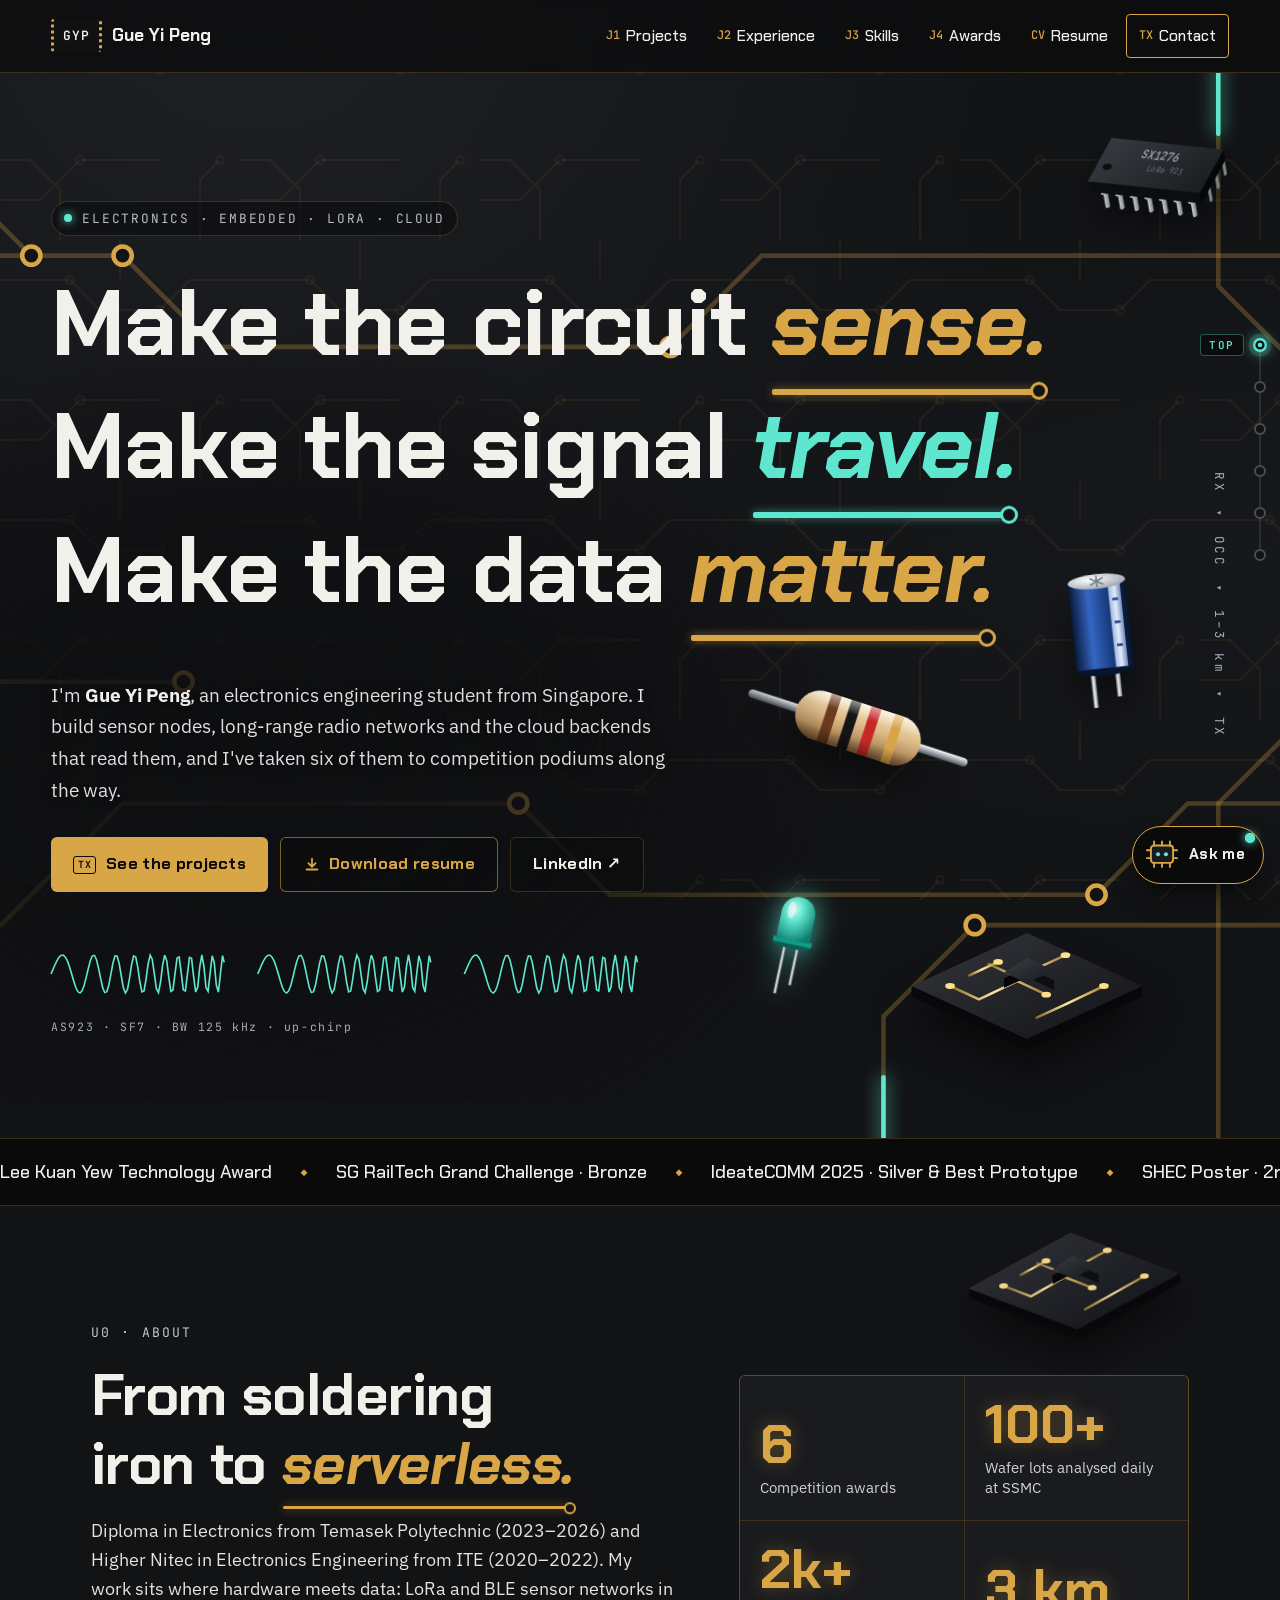
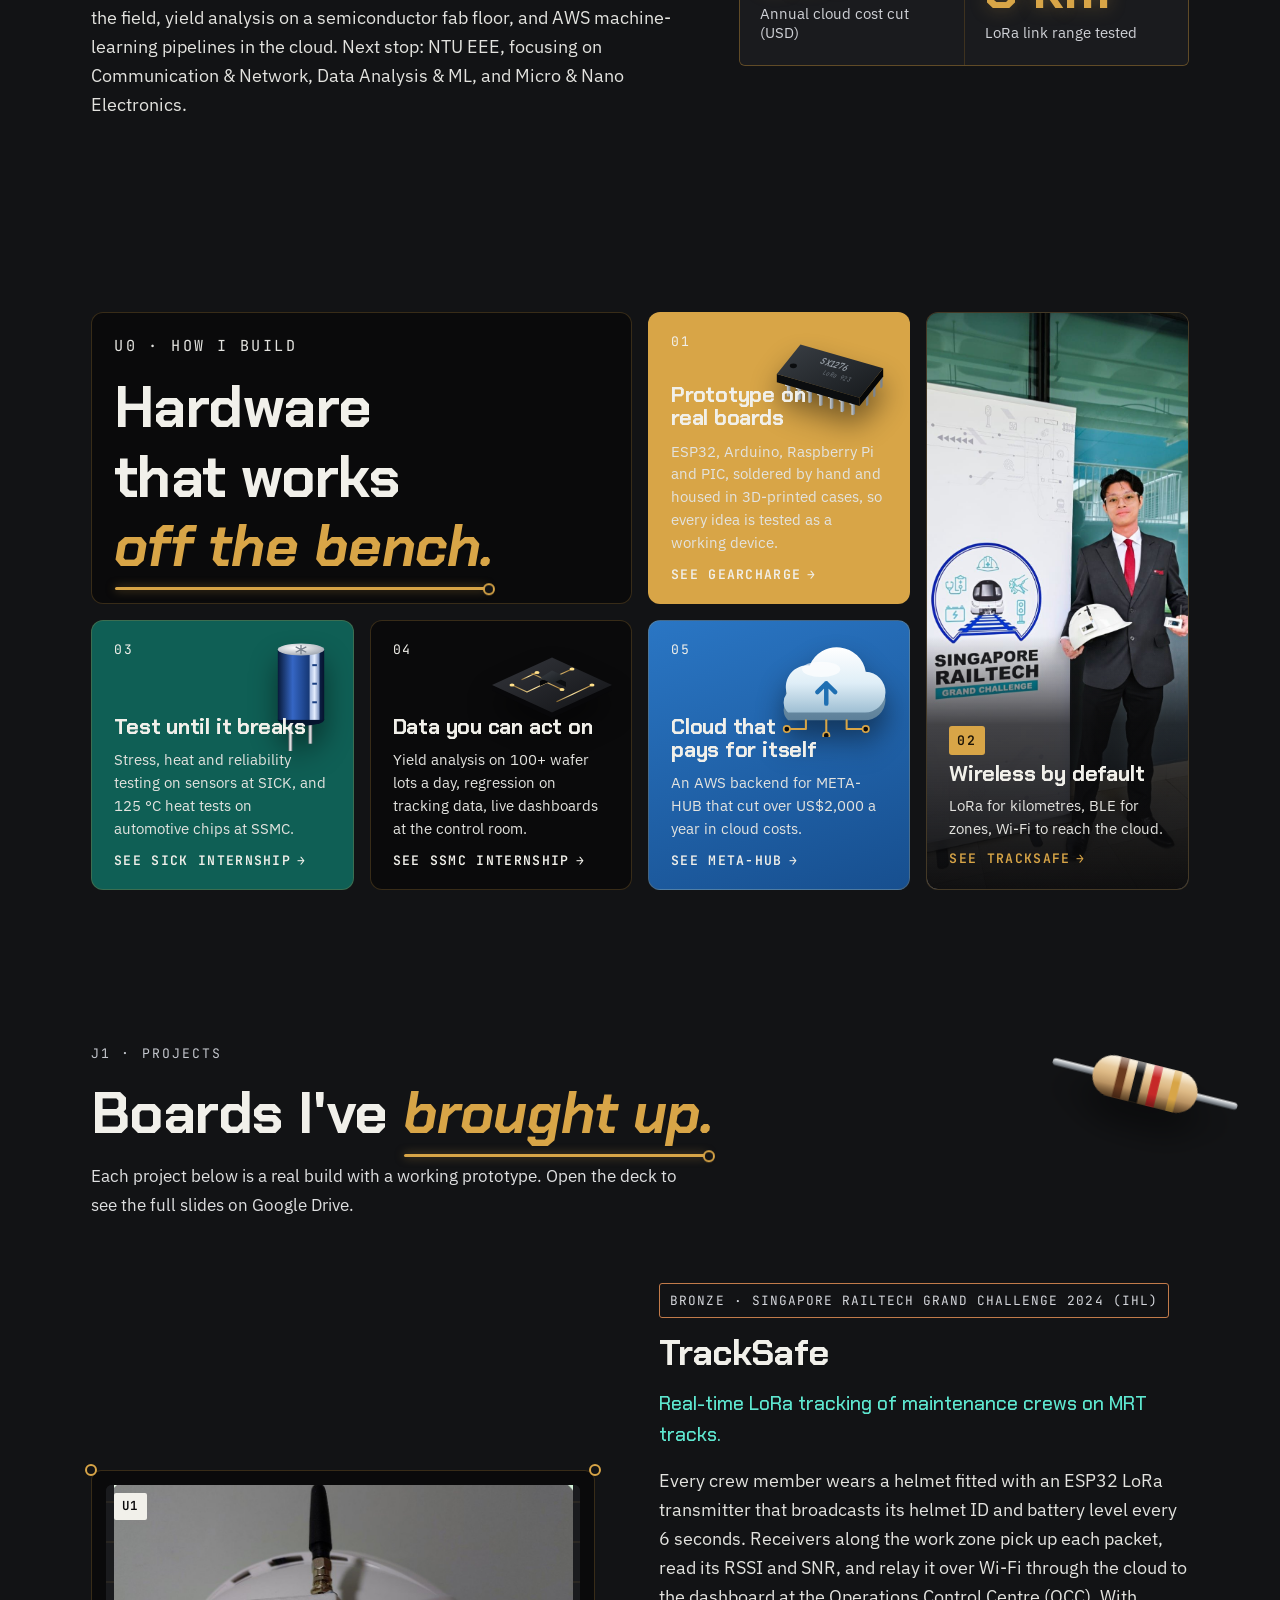
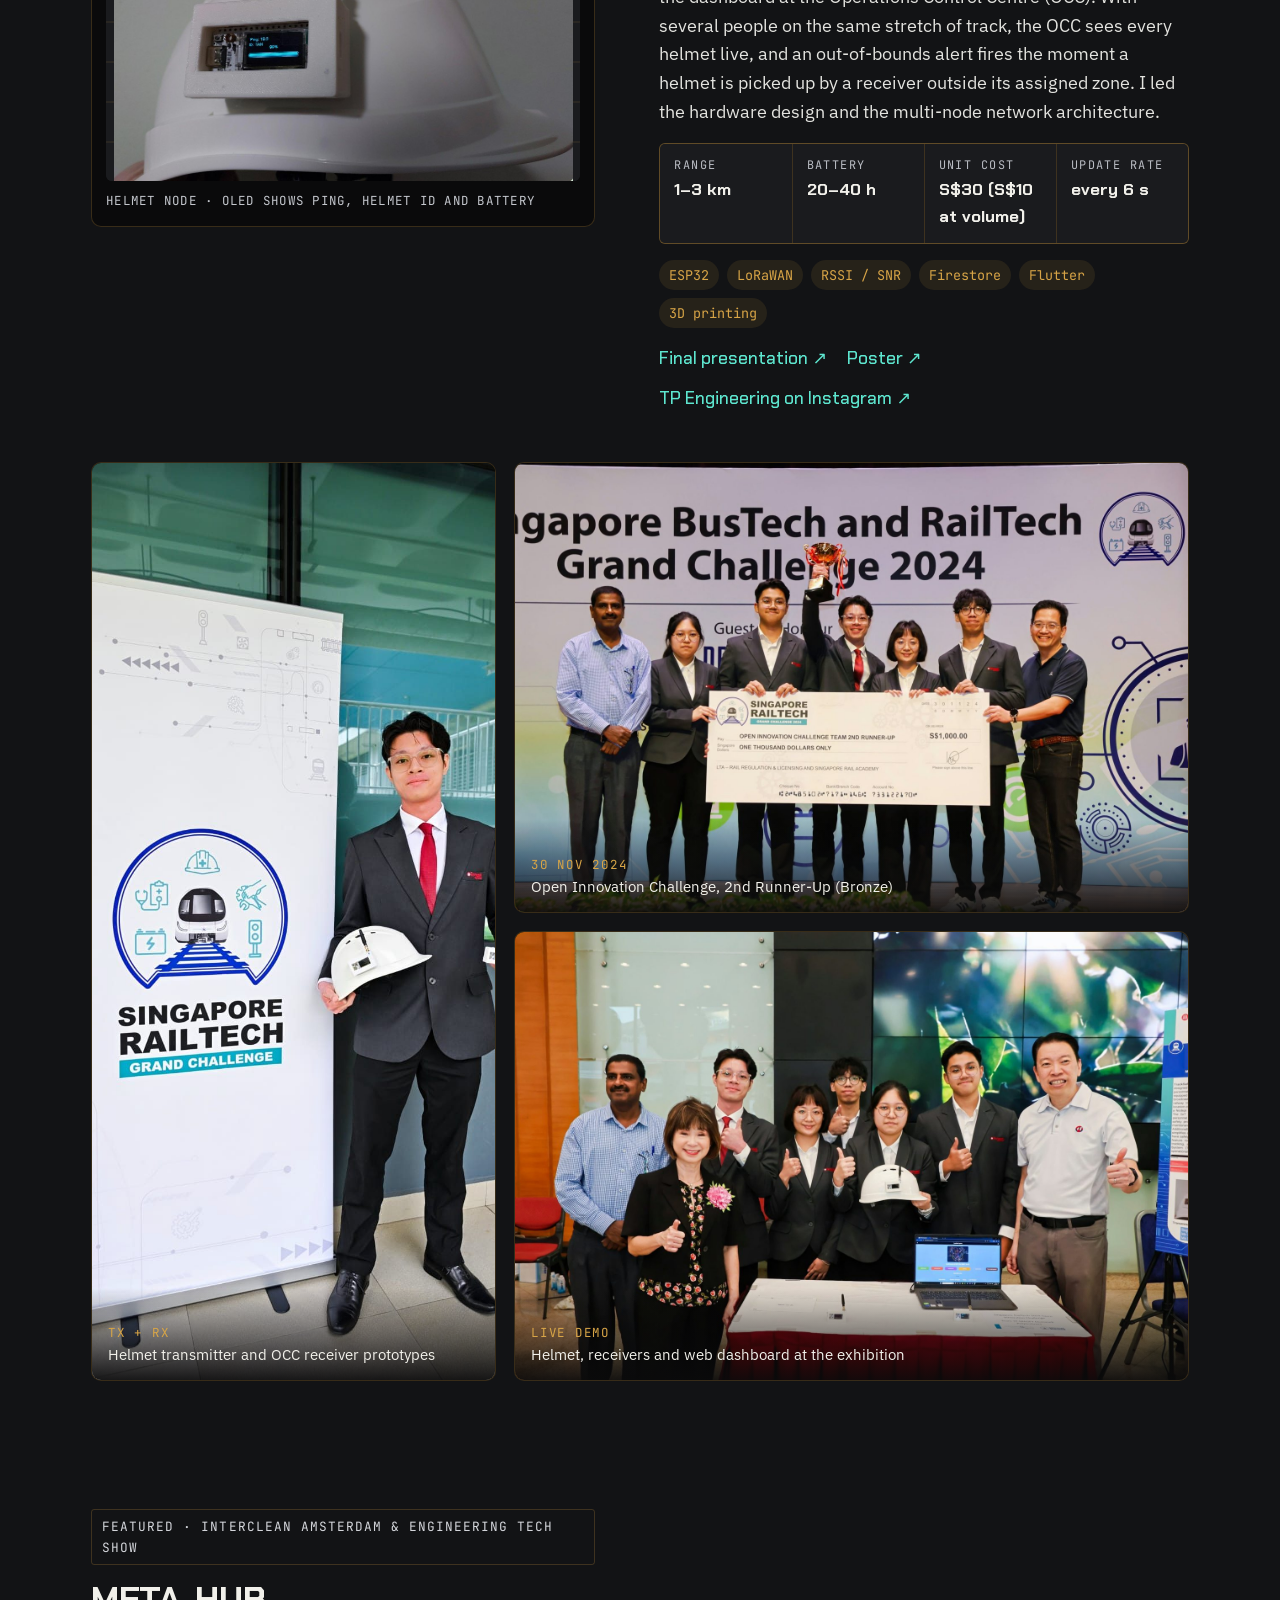
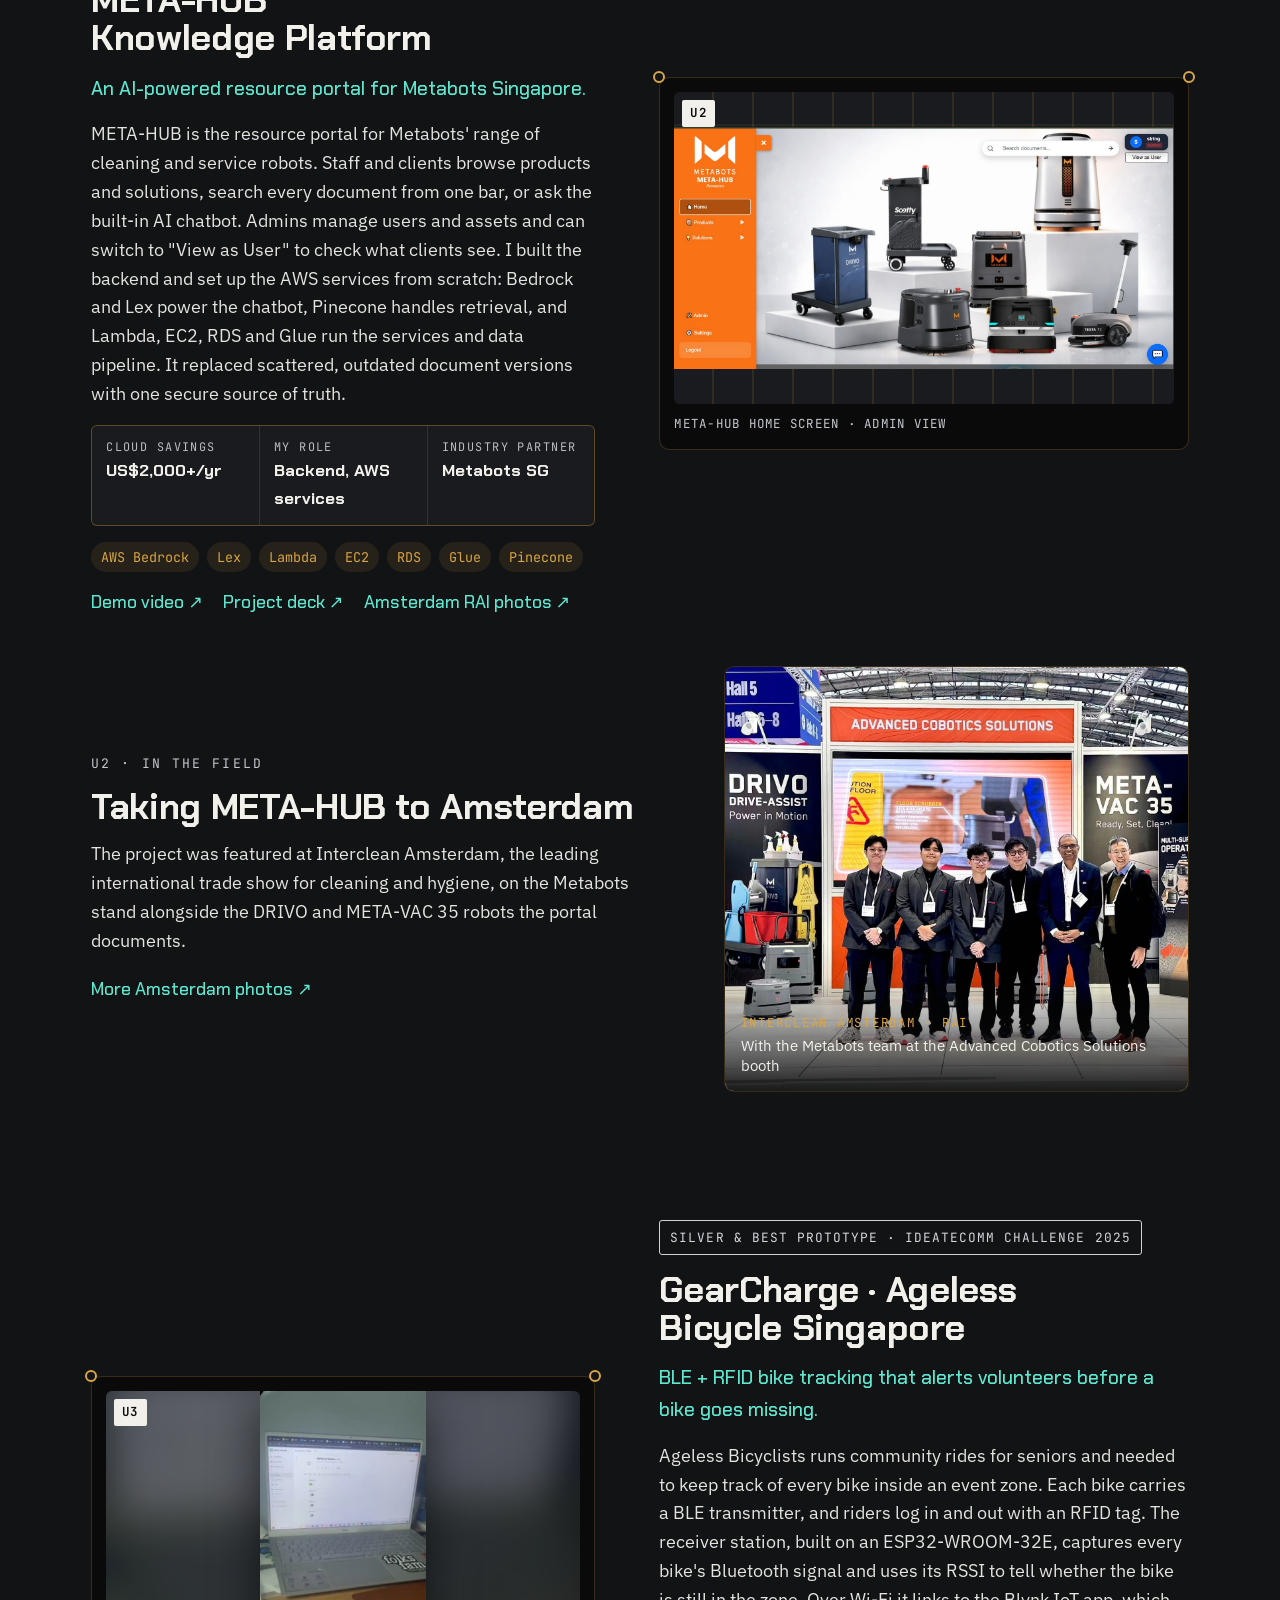
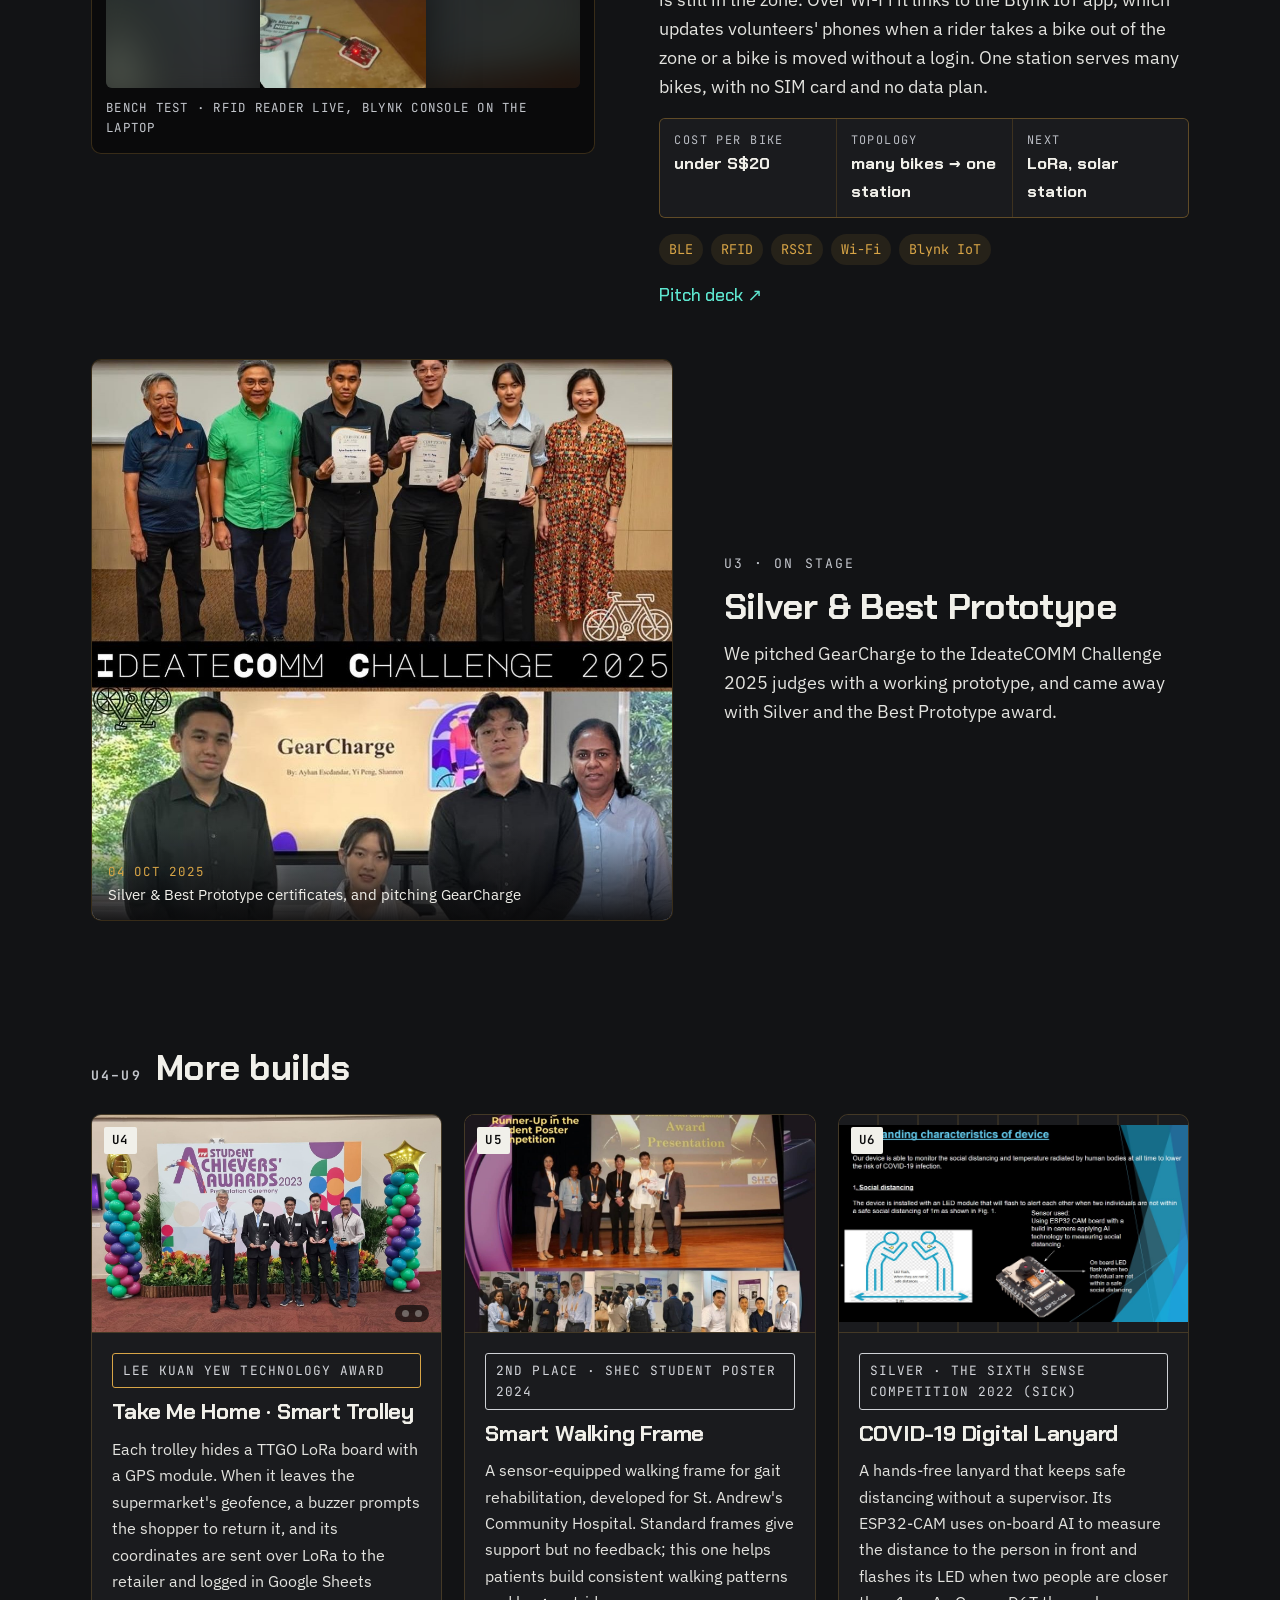
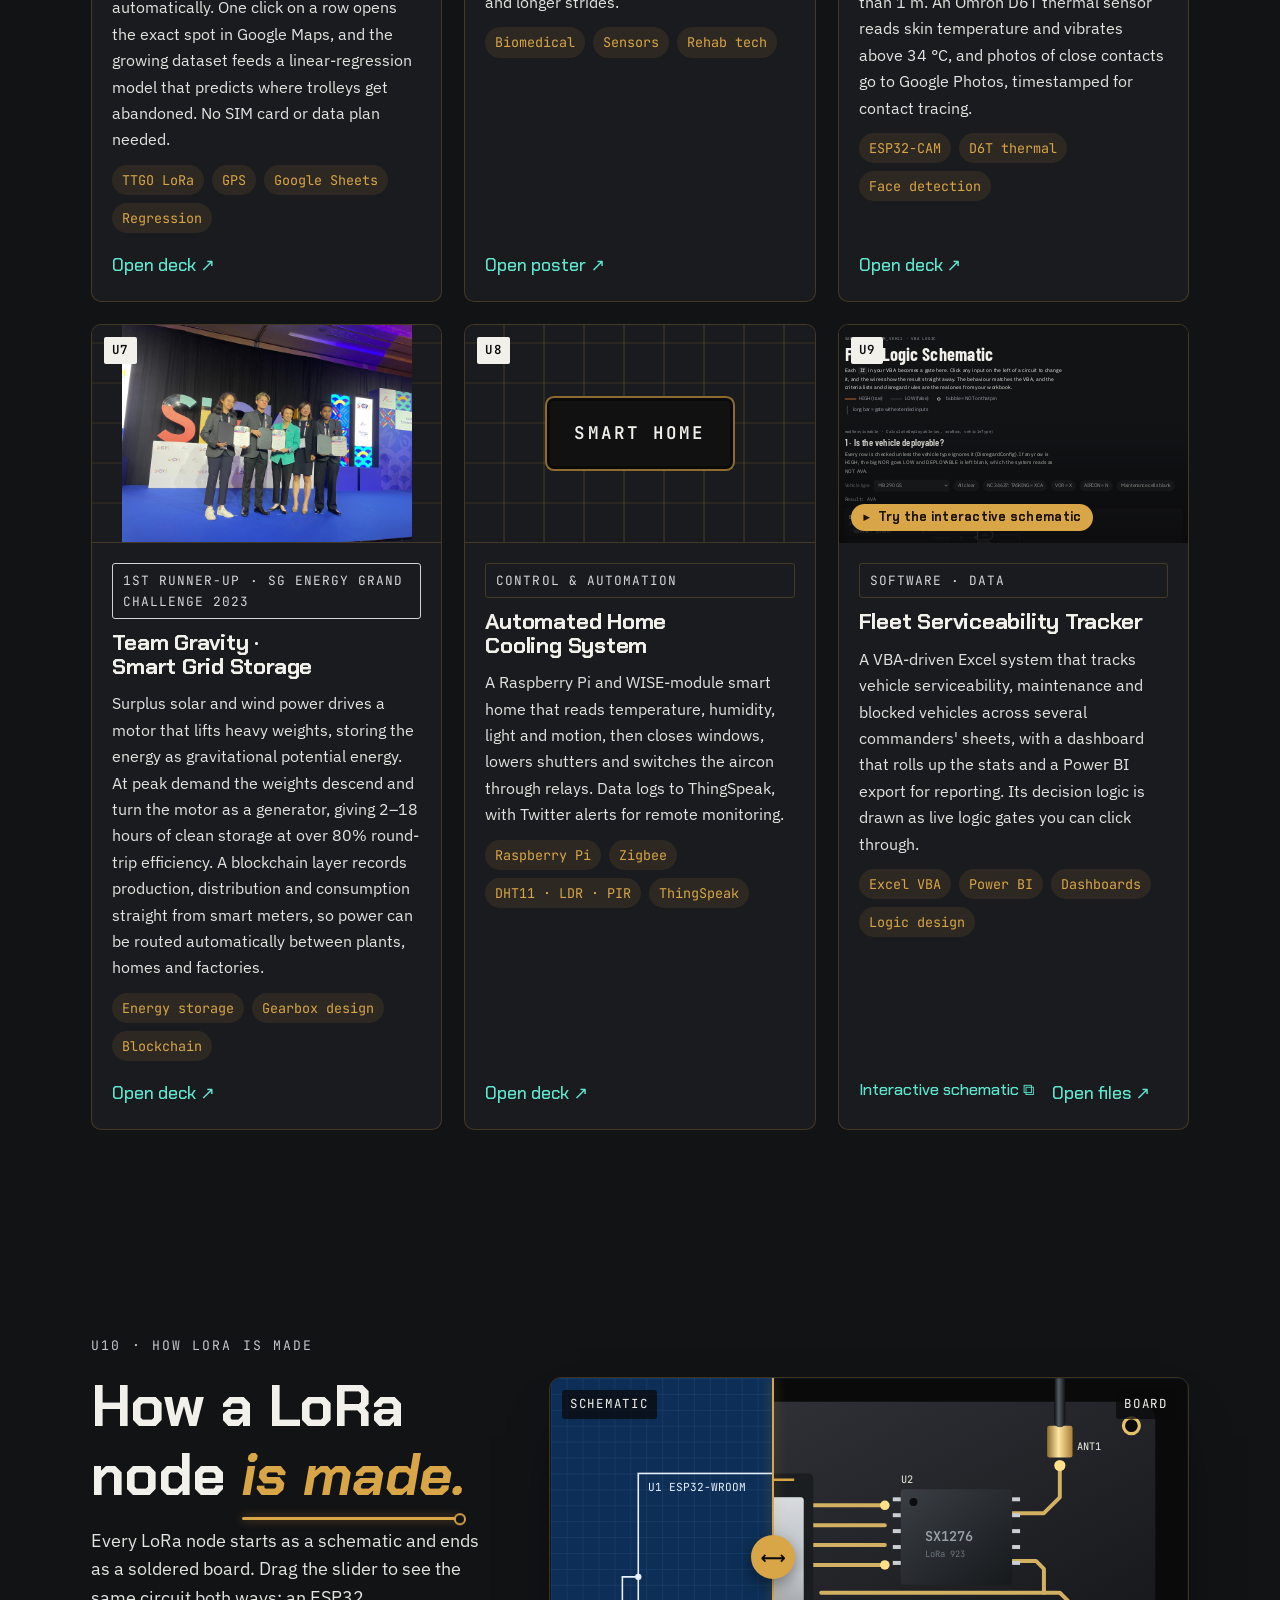
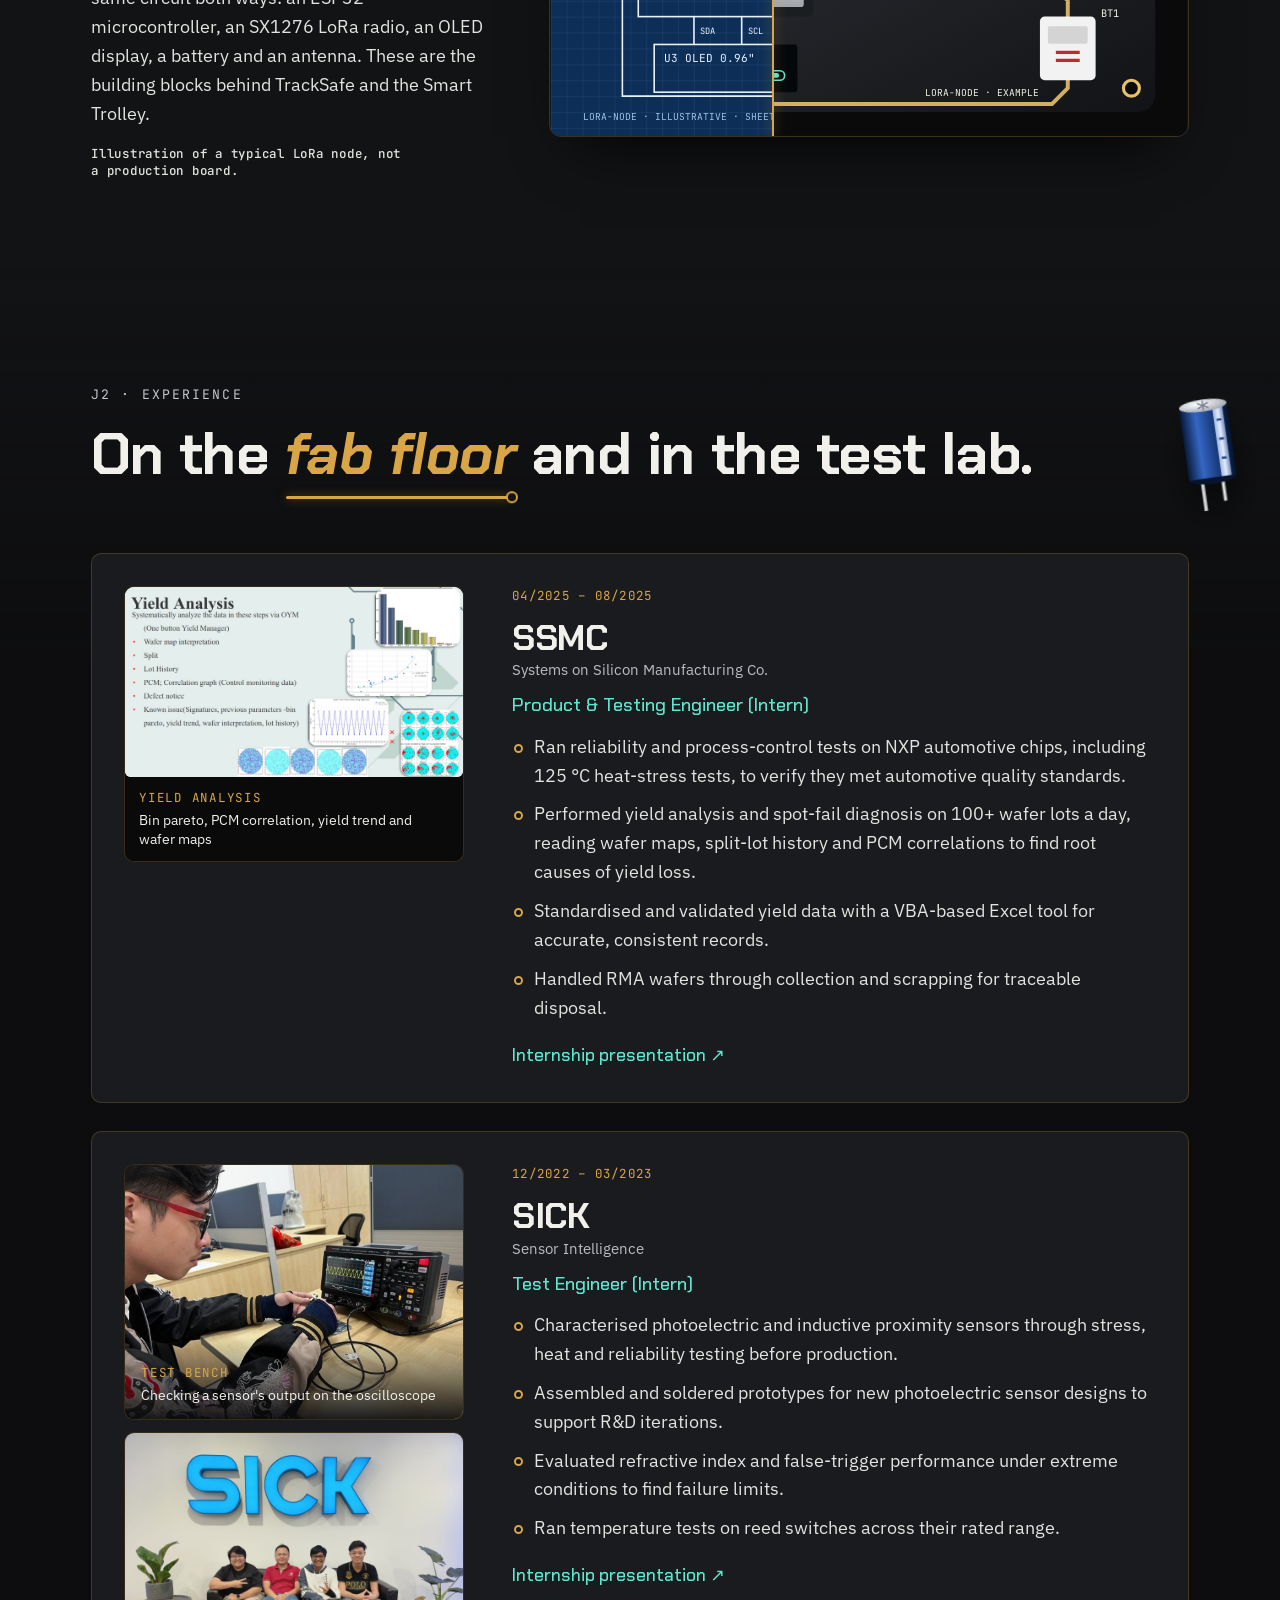
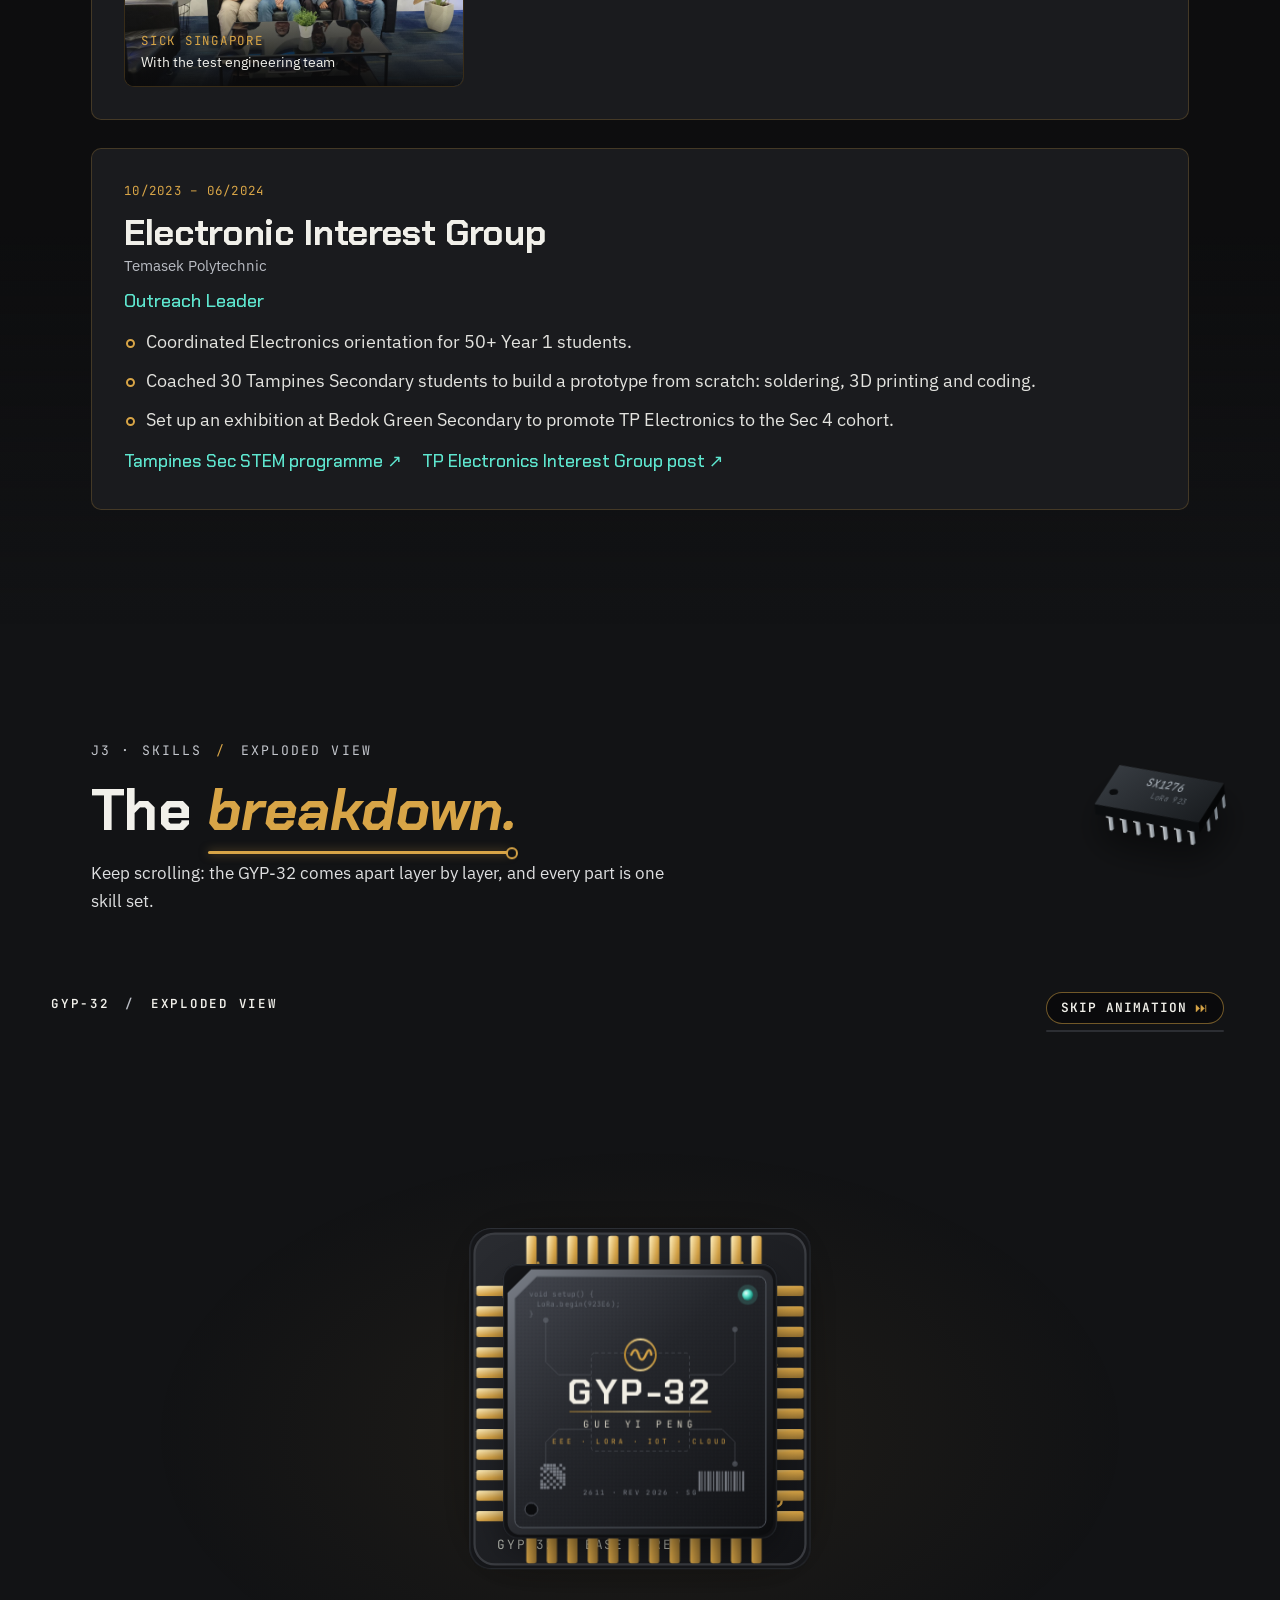
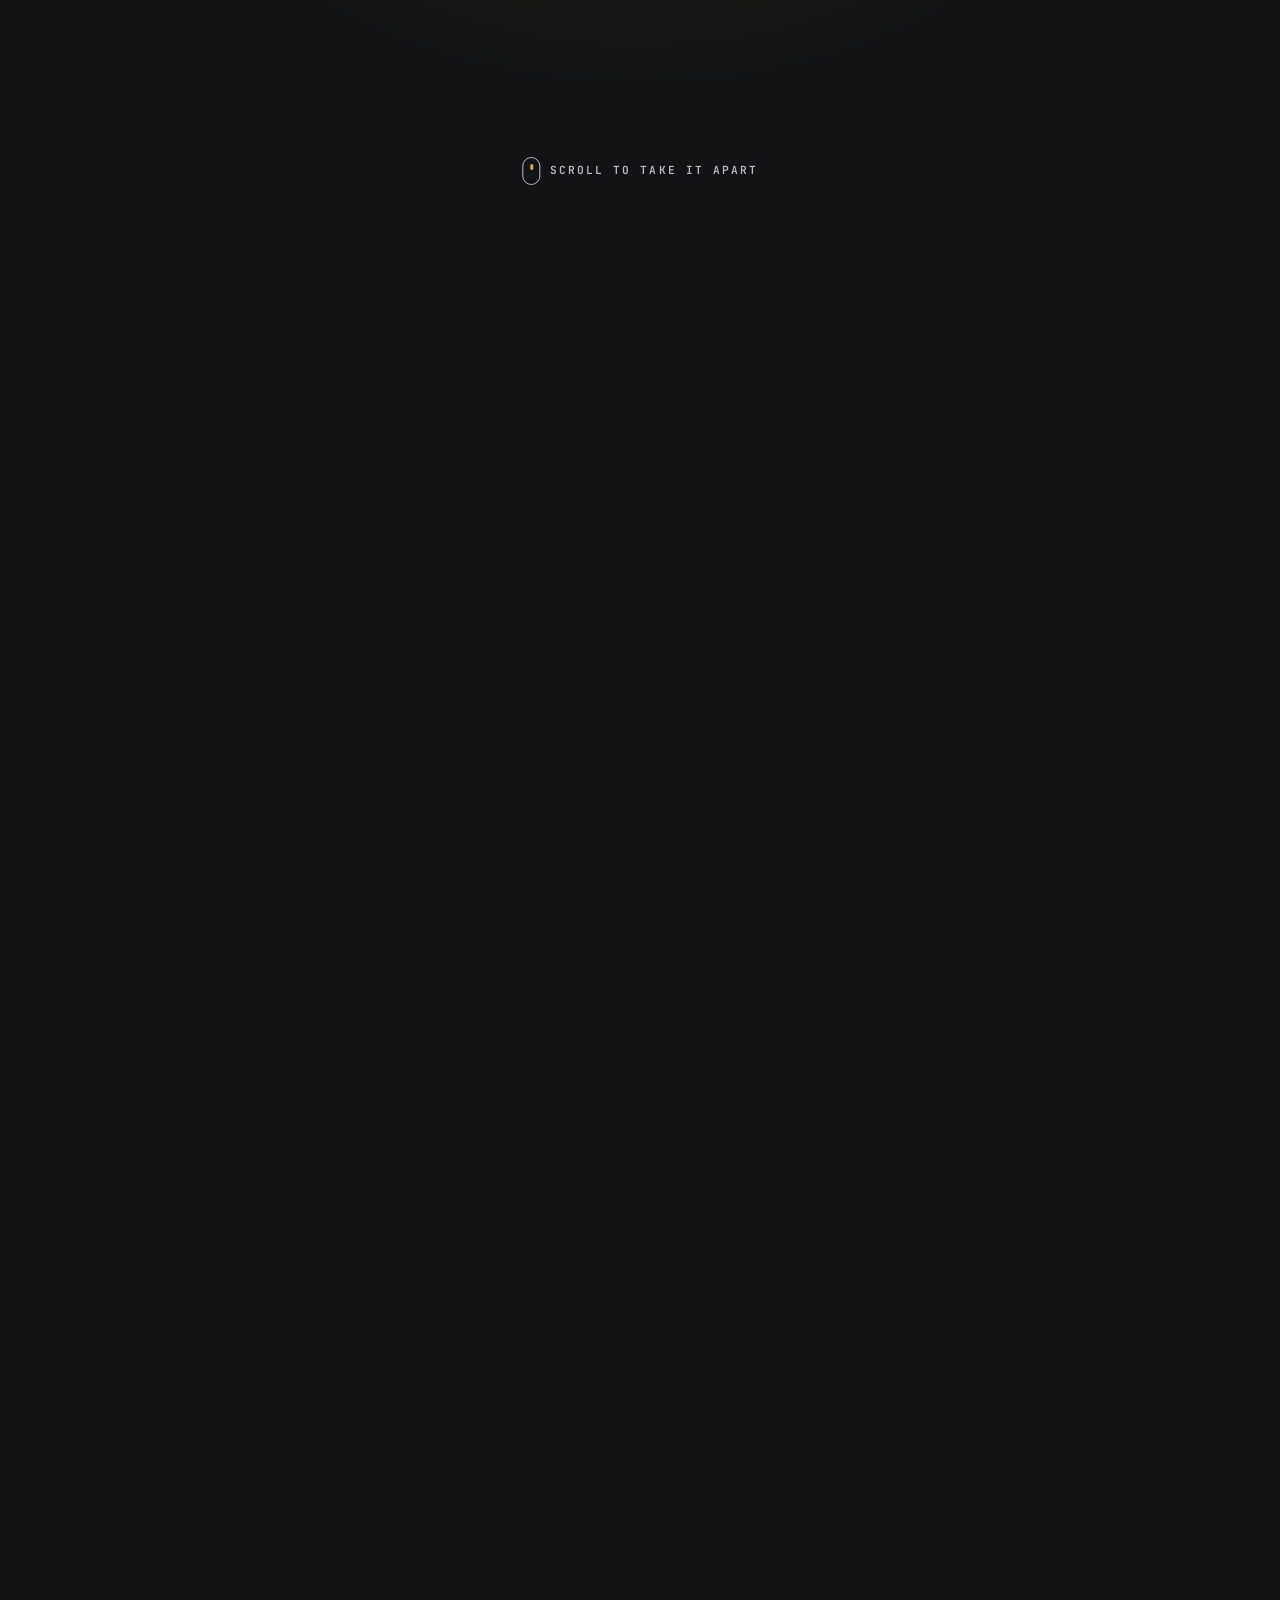
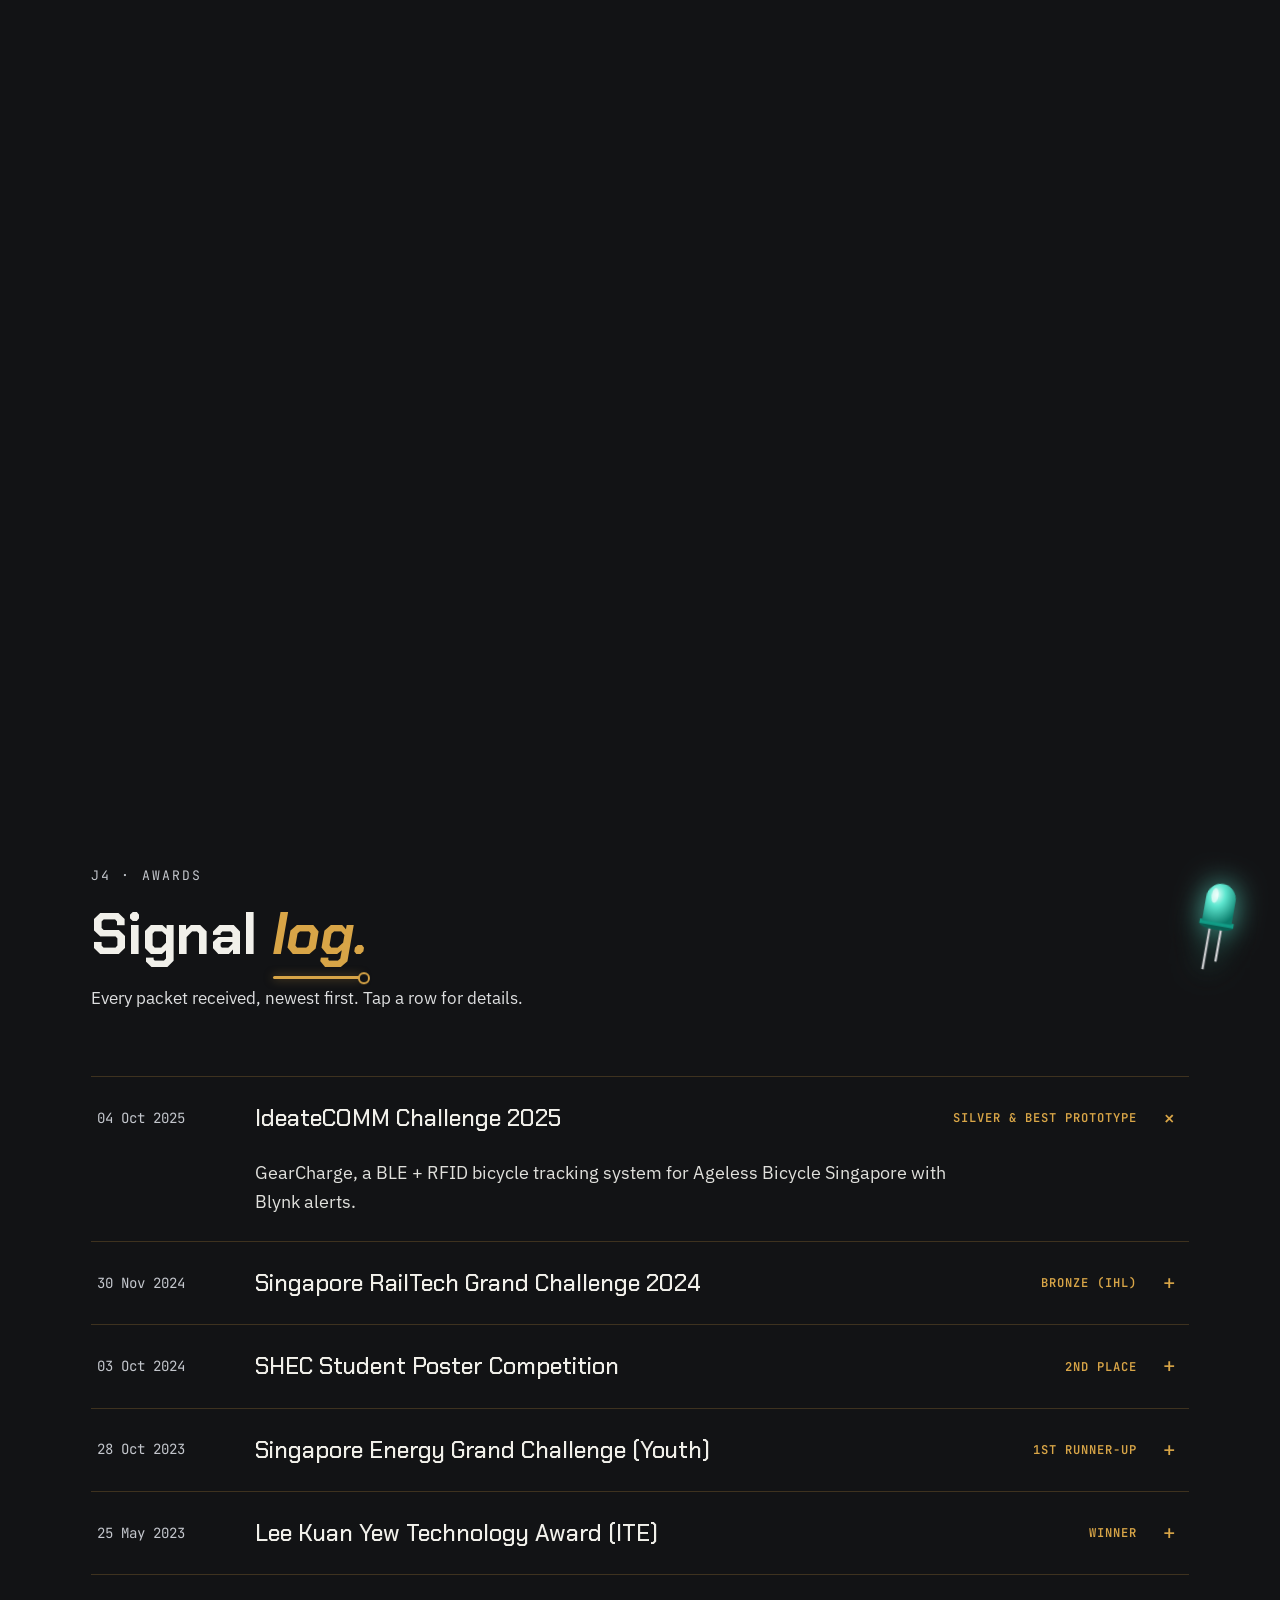
==== commit 5bc39b85: "Add files via upload" ====
--- a/index.html
+++ b/index.html
@@ -135,6 +135,7 @@
       <a href="#experience"><span>J2</span>Experience</a>
       <a href="#skills"><span>J3</span>Skills</a>
       <a href="#awards"><span>J4</span>Awards</a>
+      <a href="resume.pdf" class="nav-cv" download="Gue_Yi_Peng_Resume.pdf"><span>CV</span>Resume</a>
       <a href="#contact" class="nav-cta"><span>TX</span>Contact</a>
     </nav>
   </header>
@@ -194,6 +195,7 @@
 
         <div class="hero-actions">
           <a href="#projects" class="btn btn-primary"><span class="tx-stamp" aria-hidden="true">TX</span>See the projects</a>
+          <a href="resume.pdf" class="btn btn-ghost btn-resume" download="Gue_Yi_Peng_Resume.pdf"><svg class="dl-ico" viewBox="0 0 20 20" aria-hidden="true"><path d="M10 3v9m-4-4 4 4 4-4M4 15h12"/></svg>Download resume</a>
           <a href="https://linkedin.com/in/gue-yi-peng-0013491ba" class="btn btn-ghost" target="_blank" rel="noopener">LinkedIn ↗</a>
         </div>
 
@@ -423,11 +425,11 @@
       <article id="proj-gearcharge" class="feature has-gallery wrap reveal">
         <figure class="board">
           <span class="ref">U3</span>
-          <div class="board-media">
-            <img width="1600" height="865" src="images/u3-gearcharge-station.jpg" alt="GearCharge receiver station: ESP32-WROOM-32E receives Bluetooth bike data and links to the Blynk IoT app over Wi-Fi" loading="lazy" onerror="this.closest('.shot') ? this.closest('.shot').classList.add('is-missing') : this.remove()">
+          <div class="board-media has-backdrop" style="--bd:url(images/u3-gearcharge-prototype.jpg)">
+            <img width="270" height="483" class="img-portrait" src="images/u3-gearcharge-prototype.jpg" alt="GearCharge prototype on the bench: RFID reader wired up, with the Blynk IoT console open on the laptop showing the bike status switches" loading="lazy" onerror="this.remove()">
             <div class="board-fallback"><span>GearCharge</span></div>
           </div>
-          <figcaption>Receiver station · ESP32-WROOM-32E → Blynk → phone</figcaption>
+          <figcaption>Bench test · RFID reader live, Blynk console on the laptop</figcaption>
         </figure>
         <div class="feature-body">
           <p class="badge badge-silver">Silver &amp; Best Prototype · IdeateCOMM Challenge 2025</p>
@@ -474,7 +476,7 @@
           <article id="proj-trolley" class="card reveal">
             <div class="card-media has-slides">
               <span class="ref">U4</span>
-              <img width="1600" height="900" src="images/u4-trolley-lora-gps.jpg" alt="TTGO LoRa GPS board beside a phone showing received coordinates, and the abandoned trolley's location pinned on Google Maps" loading="lazy" onerror="this.closest('.shot') ? this.closest('.shot').classList.add('is-missing') : this.remove()">
+              <img width="1230" height="1139" class="img-trolley" src="images/u4-trolley-tracker.jpg" alt="Take Me Home tracker mounted on a supermarket trolley handle: red 3D-printed case with OLED display and LoRa antenna" loading="lazy" onerror="this.remove()">
               <div class="board-fallback"><span>Smart Trolley</span></div>
               <img width="1400" height="788" class="slide-2" src="images/u4-ite-achievers-award.jpg" alt="Team with their Lee Kuan Yew Technology Award trophies at the ITE Student Achievers' Awards 2023 ceremony" loading="lazy" onerror="this.remove()">
               <span class="slide-dots" aria-hidden="true"><i></i><i></i></span>
@@ -763,6 +765,10 @@
       <div class="xv" id="xv">
         <div class="xv-stage">
           <p class="xv-tag" aria-hidden="true">GYP-32 <span>/</span> EXPLODED VIEW</p>
+          <div class="xv-skipbox">
+            <button type="button" class="xv-skip" id="xv-skip" data-mode="end" aria-label="Skip the animation and show all skills"><span class="xv-skip-txt">Skip animation</span> <b aria-hidden="true">⏭</b></button>
+            <span class="xv-meter" aria-hidden="true"><i id="xv-meter"></i></span>
+          </div>
           <svg class="xv-lines" id="xv-lines" aria-hidden="true"></svg>
           <div class="xv-scene">
             <div class="xv-lift">
@@ -935,6 +941,7 @@
           <p class="lede">Looking for internships, research and project collaborations in embedded systems, wireless networks and data. Send a message below and it lands straight in my inbox.</p>
           <div class="hero-actions">
             <a href="https://linkedin.com/in/gue-yi-peng-0013491ba" class="btn btn-primary" target="_blank" rel="noopener"><span class="tx-stamp" aria-hidden="true">TX</span>LinkedIn ↗</a>
+            <a href="resume.pdf" class="btn btn-ghost btn-resume" download="Gue_Yi_Peng_Resume.pdf"><svg class="dl-ico" viewBox="0 0 20 20" aria-hidden="true"><path d="M10 3v9m-4-4 4 4 4-4M4 15h12"/></svg>Resume (PDF)</a>
             <a href="https://drive.google.com/drive/folders/1Z_107ApZiYflD4bVxDYTsywjPEqOQm-Q" class="btn btn-ghost" target="_blank" rel="noopener">Full portfolio on Drive ↗</a>
           </div>
         </div>
@@ -1383,6 +1390,8 @@
         setDetail(m ? active : -1);
         fitStack(m);
         xv.classList.toggle('started', p > 0.02);
+        xv.classList.toggle('finished', p > 0.985);
+        var mtr = document.getElementById('xv-meter'); if (mtr) mtr.style.width = (p * 100).toFixed(1) + '%';
         drawCallouts(m);
       }
 
@@ -1464,6 +1473,23 @@
         c.addEventListener('mouseenter', function () { if (!mobile()) { pinned = i; frame(); } });
         c.addEventListener('mouseleave', function () { if (!mobile()) { pinned = -1; frame(); } });
       });
+
+      // Skip: first press jumps to the fully exploded view; once there, it moves on past the section
+      var skip = document.getElementById('xv-skip');
+      function jumpTo(y) { window.scrollTo({ top: y, behavior: reduce ? 'auto' : 'smooth' }); }
+      skip.addEventListener('click', function () {
+        var top = xv.getBoundingClientRect().top + window.scrollY - (parseFloat(getComputedStyle(stage).top) || 0);
+        var total = xv.offsetHeight - stage.offsetHeight;
+        if (progress() < 0.98) jumpTo(top + total);
+        else jumpTo(xv.getBoundingClientRect().bottom + window.scrollY - 60);
+      });
+      function skipLabel() {
+        var done = progress() >= 0.98;
+        skip.querySelector('.xv-skip-txt').textContent = done ? 'Continue to Awards' : 'Skip animation';
+        skip.querySelector('b').textContent = done ? '↓' : '⏭';
+        skip.setAttribute('aria-label', done ? 'Continue to the Awards section' : 'Skip the animation and show all skills');
+      }
+      window.addEventListener('scroll', skipLabel, { passive: true });
 
       var ticking = false;
       function onScroll() { if (!ticking) { ticking = true; requestAnimationFrame(function () { ticking = false; frame(); }); } }
--- a/style.css
+++ b/style.css
@@ -1616,3 +1616,42 @@
 }
 /* sticky stage starts below the 73px header */
 .xv-stage { top: 73px; height: calc(100vh - 73px); height: calc(100svh - 73px); }
+/* new U3 / U4 photos */
+.board-media .img-portrait { object-fit: contain; background: radial-gradient(ellipse at 50% 60%, #1f2124, #0d0e10); }
+.card-media .img-trolley { object-fit: cover; object-position: 50% 22%; }
+/* resume download */
+.dl-ico { width: 18px; height: 18px; fill: none; stroke: currentColor; stroke-width: 2; stroke-linecap: round; stroke-linejoin: round; }
+.btn-resume { border-color: rgba(216,165,71,.55); color: var(--gold); }
+.btn-resume:hover { border-color: var(--gold); color: #ffe7a3; background: rgba(216,165,71,.08); }
+.btn-resume:hover .dl-ico { animation: dlBob .6s ease-in-out; }
+@keyframes dlBob { 50% { transform: translateY(3px); } }
+@media (max-width: 900px) { .nav-cv { display: none !important; } }
+/* exploded view: skip control */
+.xv-skipbox { position: absolute; z-index: 5; top: 12px; right: max(56px, calc(env(safe-area-inset-right, 0px) + 56px)); display: grid; gap: 6px; justify-items: end; }
+.xv-skip {
+  display: inline-flex; align-items: center; gap: 8px; padding: 9px 14px; border-radius: 999px; cursor: pointer;
+  background: rgba(10,10,11,.85); color: var(--silk); border: 1px solid rgba(216,165,71,.5);
+  font: 600 .8rem/1 var(--mono); letter-spacing: .08em; text-transform: uppercase;
+  backdrop-filter: blur(6px); -webkit-backdrop-filter: blur(6px);
+  transition: border-color .2s, color .2s, background .2s, transform .2s;
+}
+.xv-skip b { font-weight: 400; color: var(--gold); }
+.xv-skip:hover { border-color: var(--gold); color: var(--gold); transform: translateY(-1px); }
+.xv-skip:focus-visible { outline: 2px solid var(--signal); outline-offset: 3px; }
+.xv-meter { width: 100%; height: 2px; border-radius: 2px; background: #2c2e33; overflow: hidden; }
+.xv-meter i { display: block; height: 100%; width: 0; background: linear-gradient(90deg, var(--gold), var(--signal)); }
+.xv.finished .xv-skip { border-color: rgba(94,230,207,.5); }
+.xv.finished .xv-skip b { color: var(--signal); }
+@media (max-width: 760px) {
+  .xv-skipbox { top: 8px; right: 30px; }
+  .xv-skip { padding: 7px 11px; font-size: .7rem; }
+  .xv-tag { top: 14px; }
+}
+@media (prefers-reduced-motion: reduce) { .xv-skipbox { display: none; } }
+@media (max-width: 760px) { .xv-tag { display: none; } }
+.board-media.has-backdrop::before {
+  content: ""; position: absolute; inset: -20px; z-index: 1;
+  background: var(--bd) center / cover no-repeat; filter: blur(18px) brightness(.45) saturate(1.1);
+}
+.board-media.has-backdrop .img-portrait { background: none; filter: drop-shadow(0 14px 24px rgba(0,0,0,.6)); }
+.board-media.has-backdrop .board-fallback { display: none; }
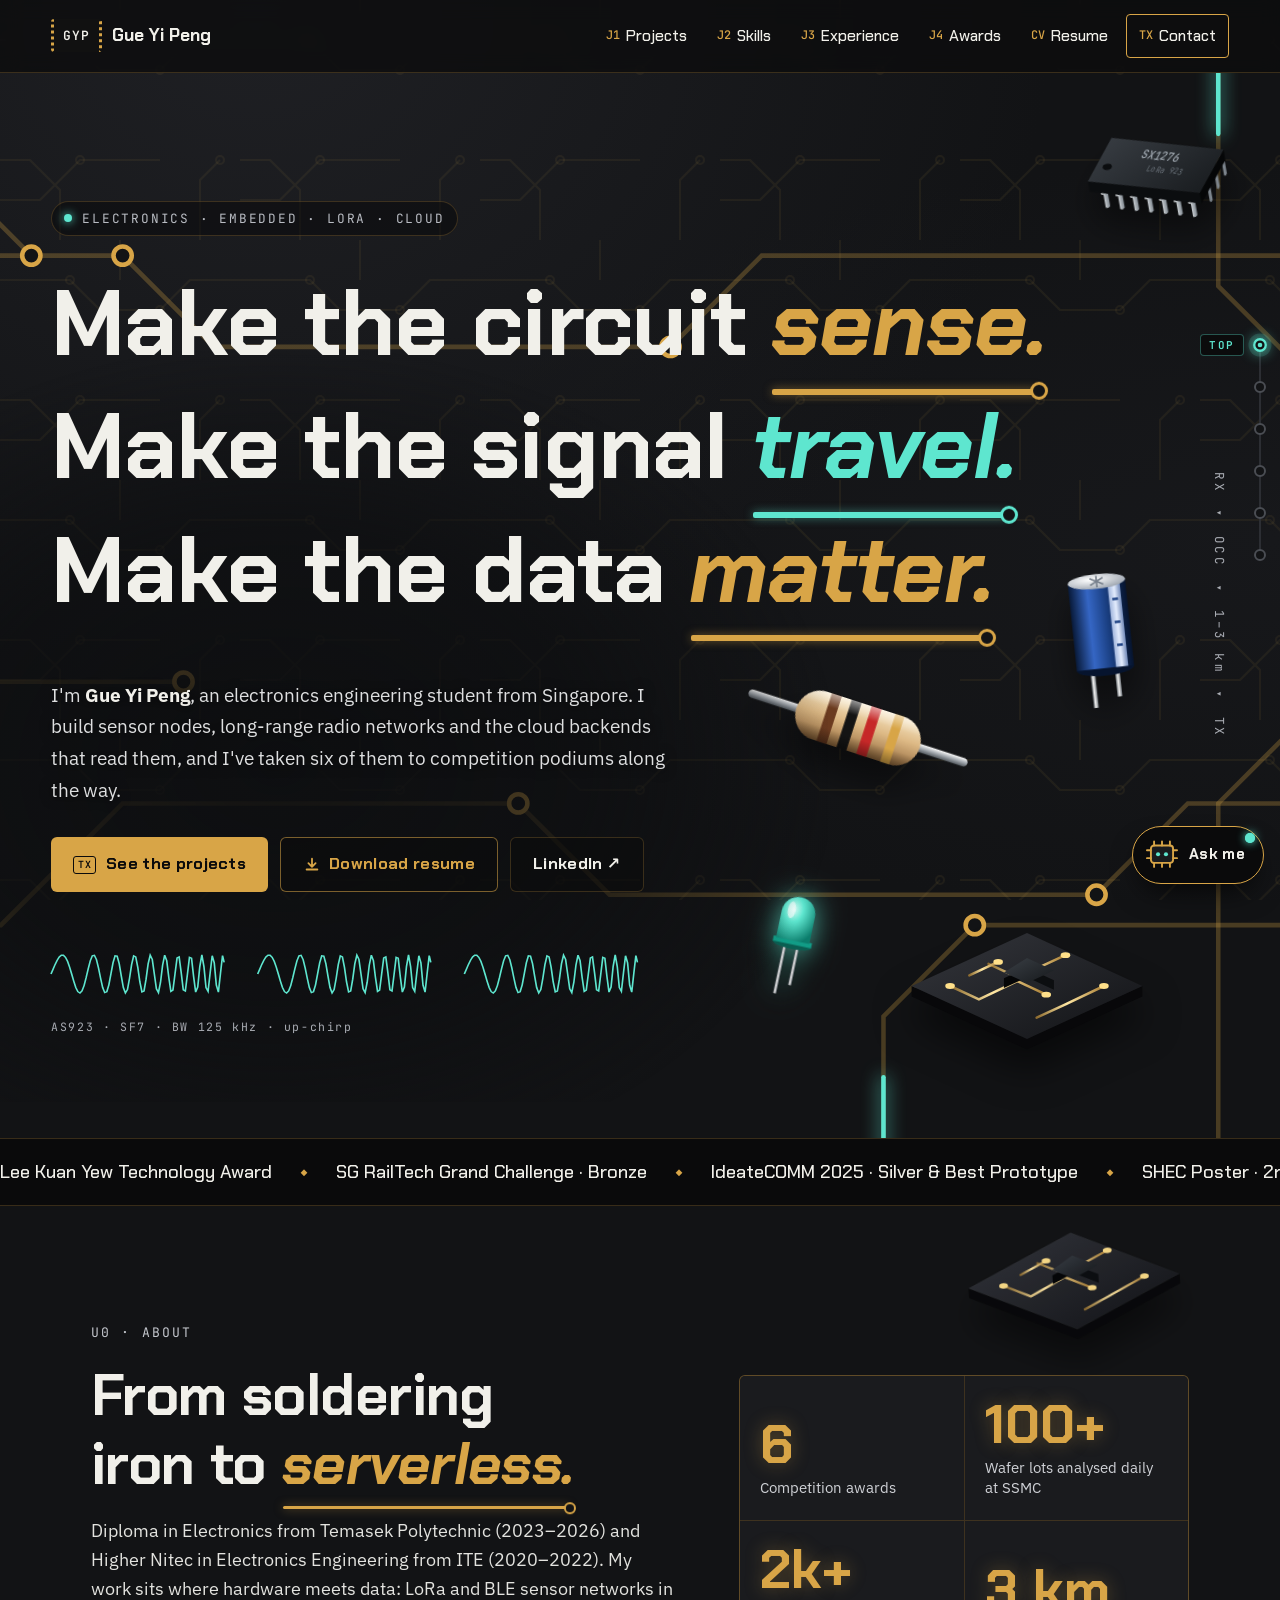
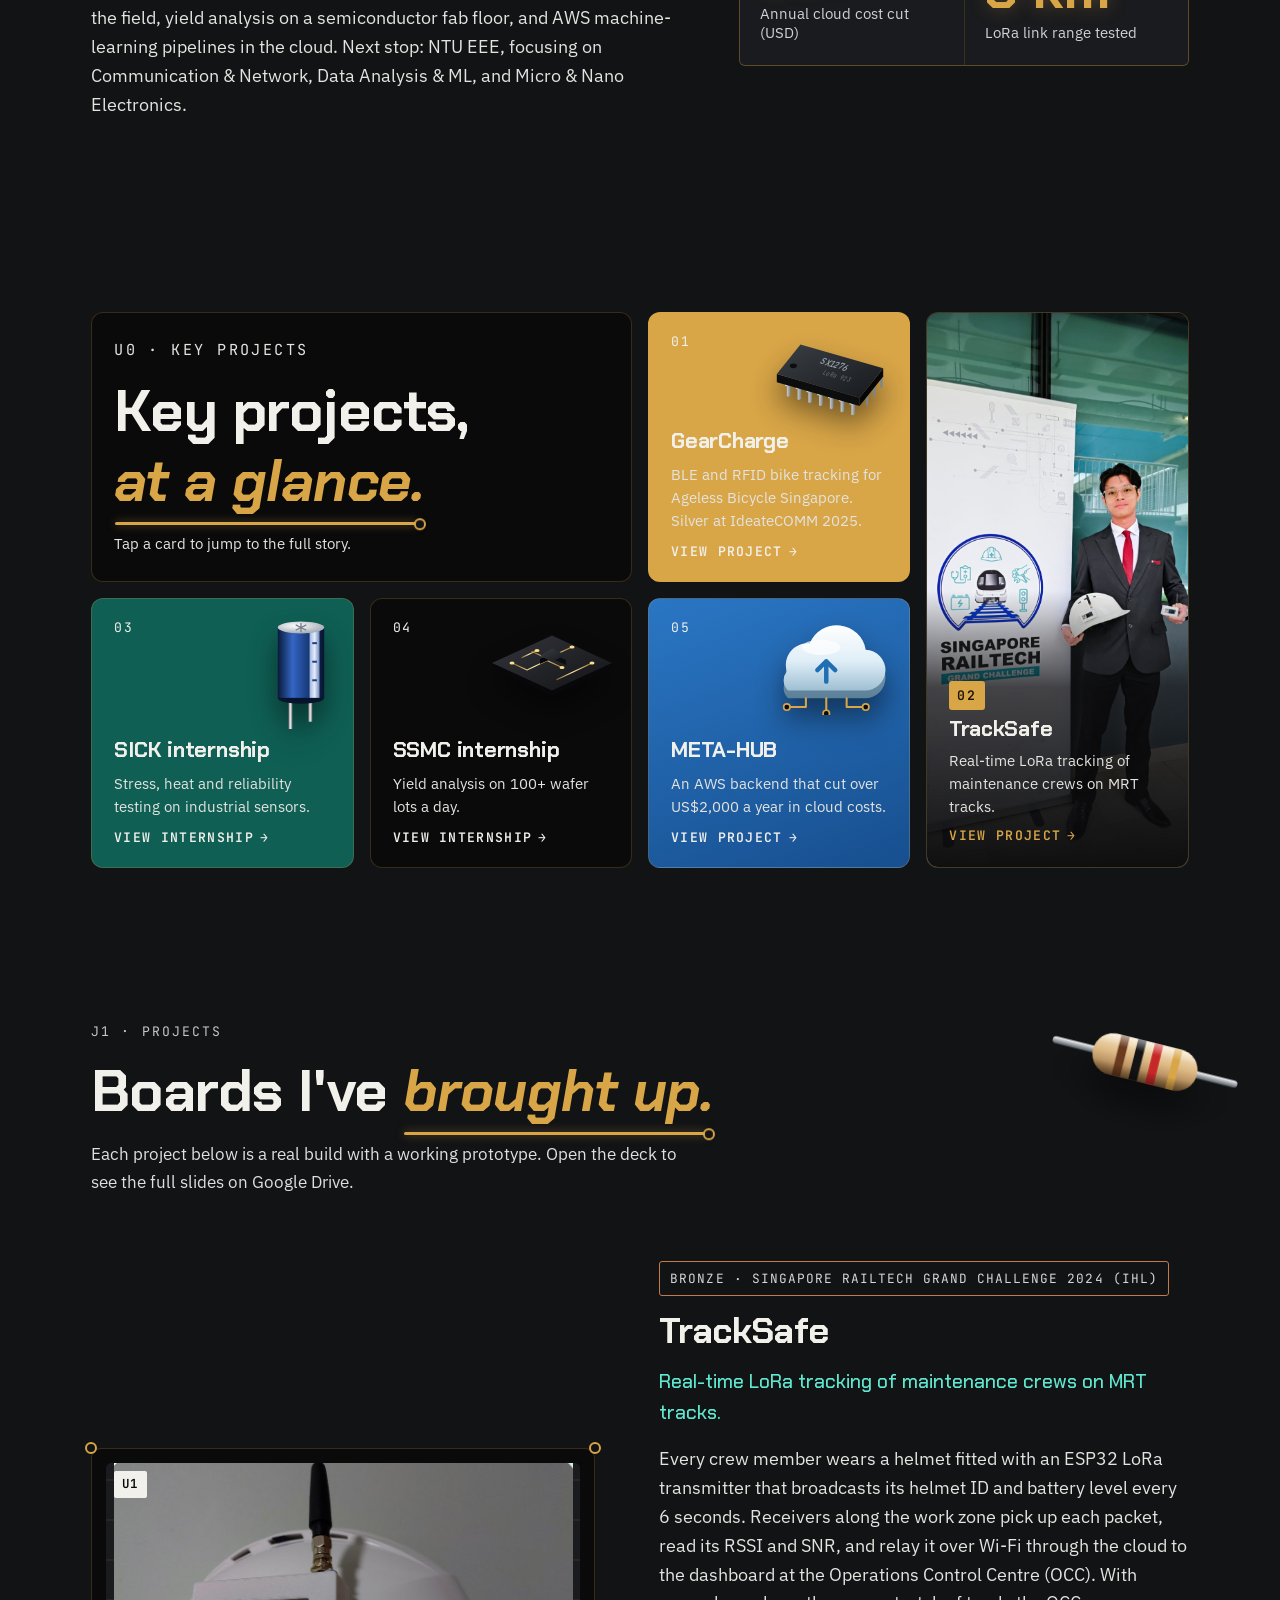
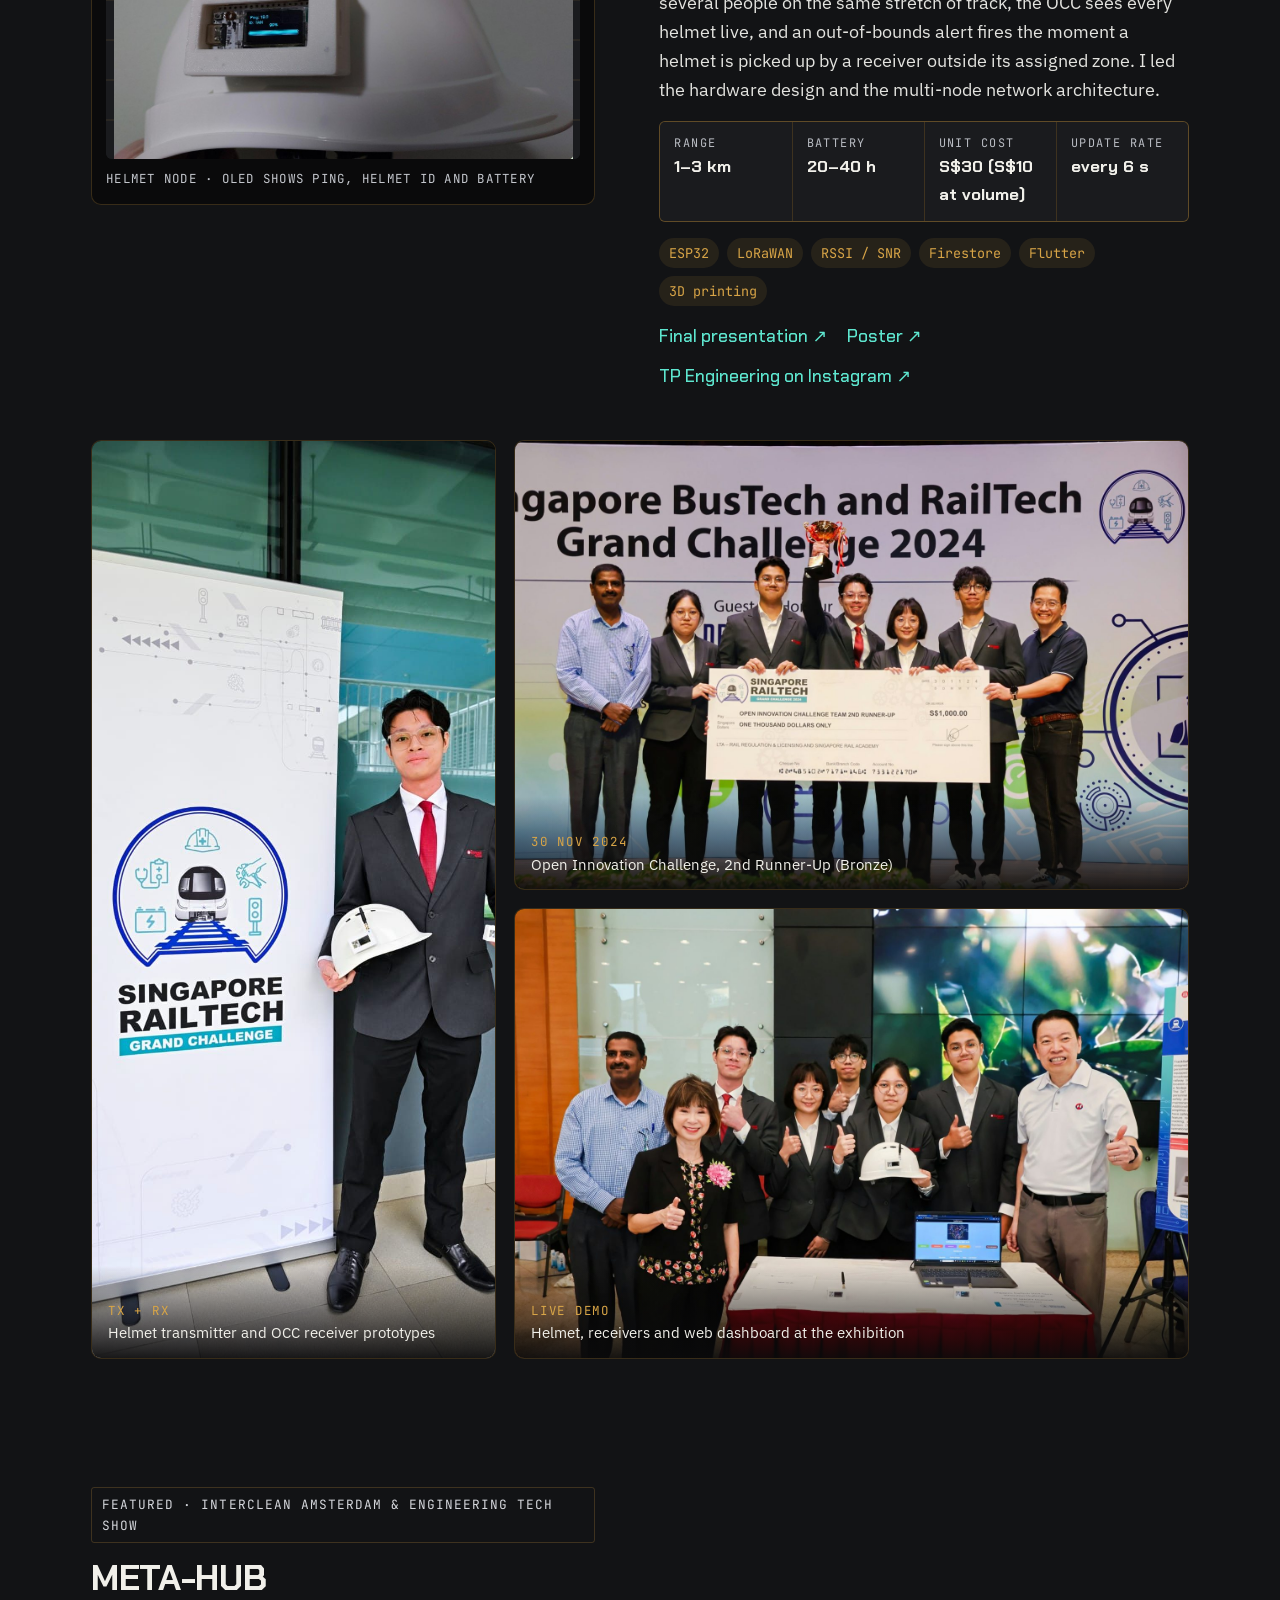
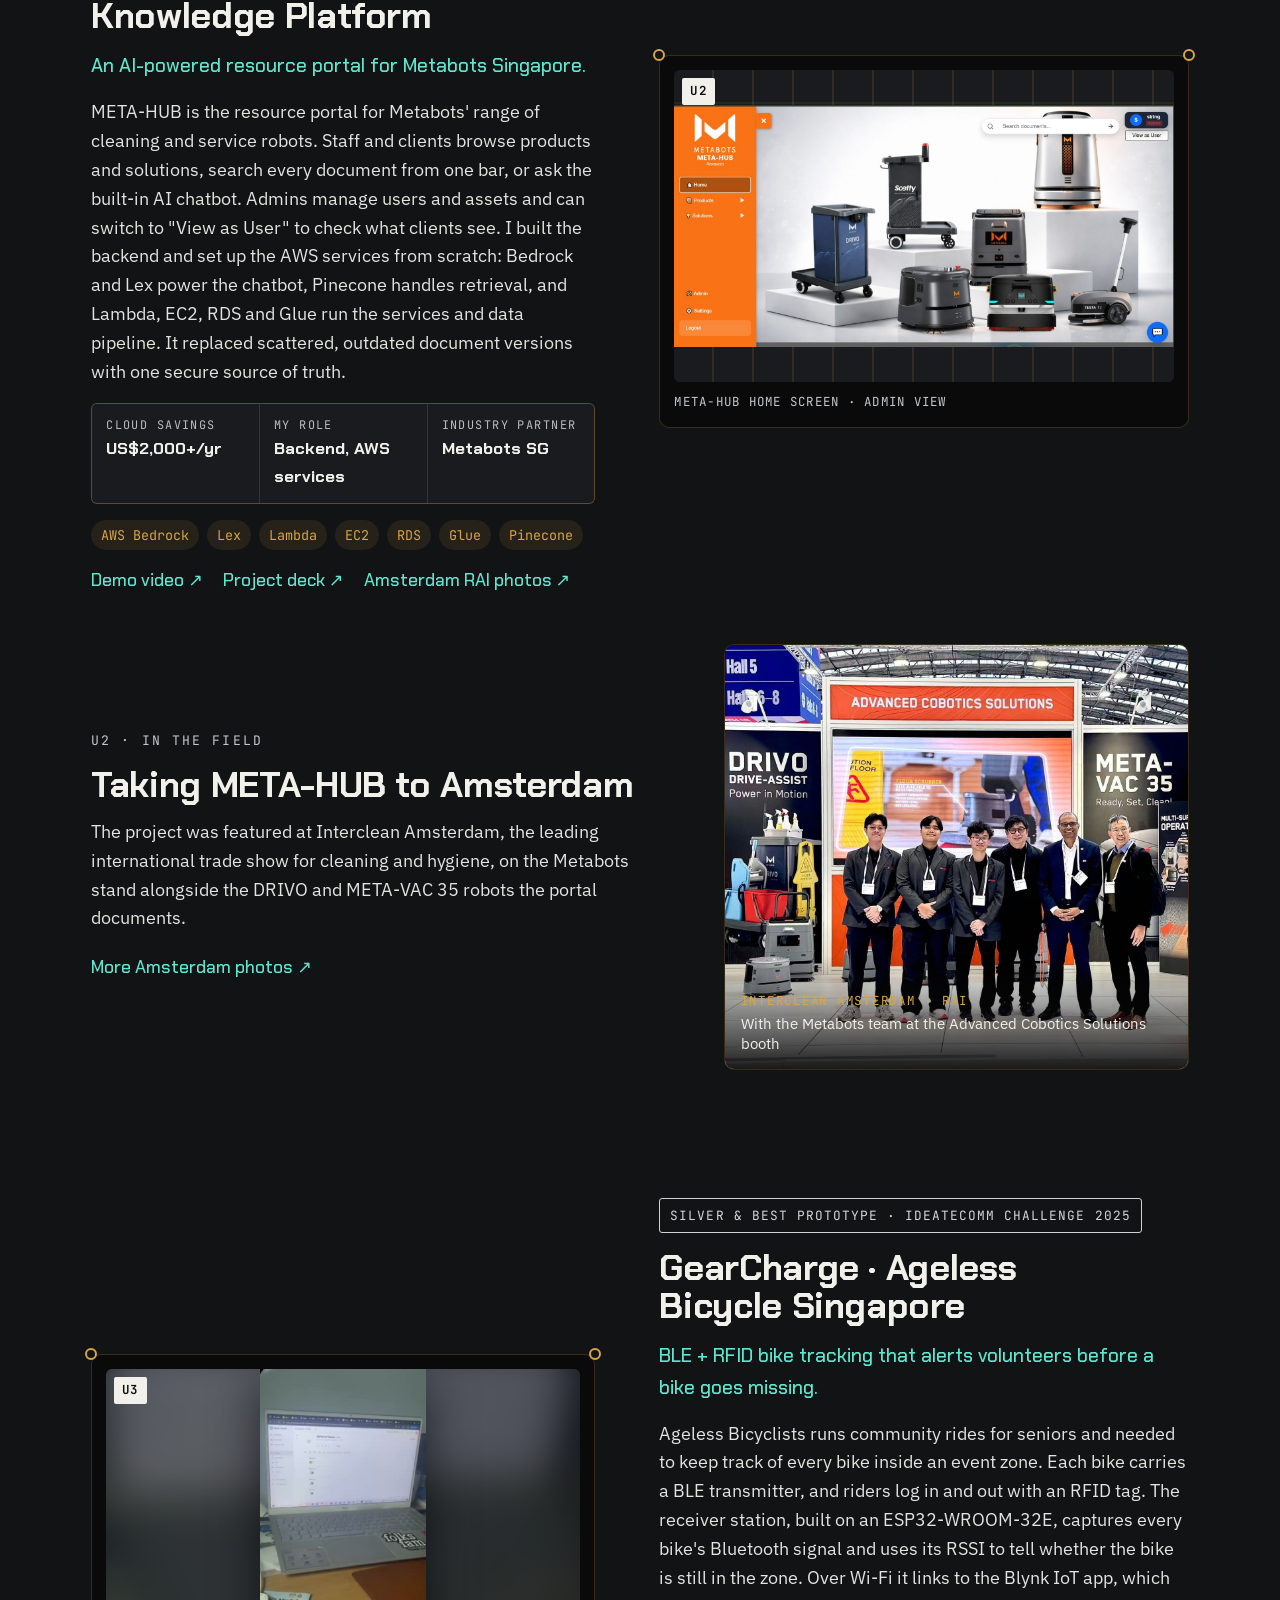
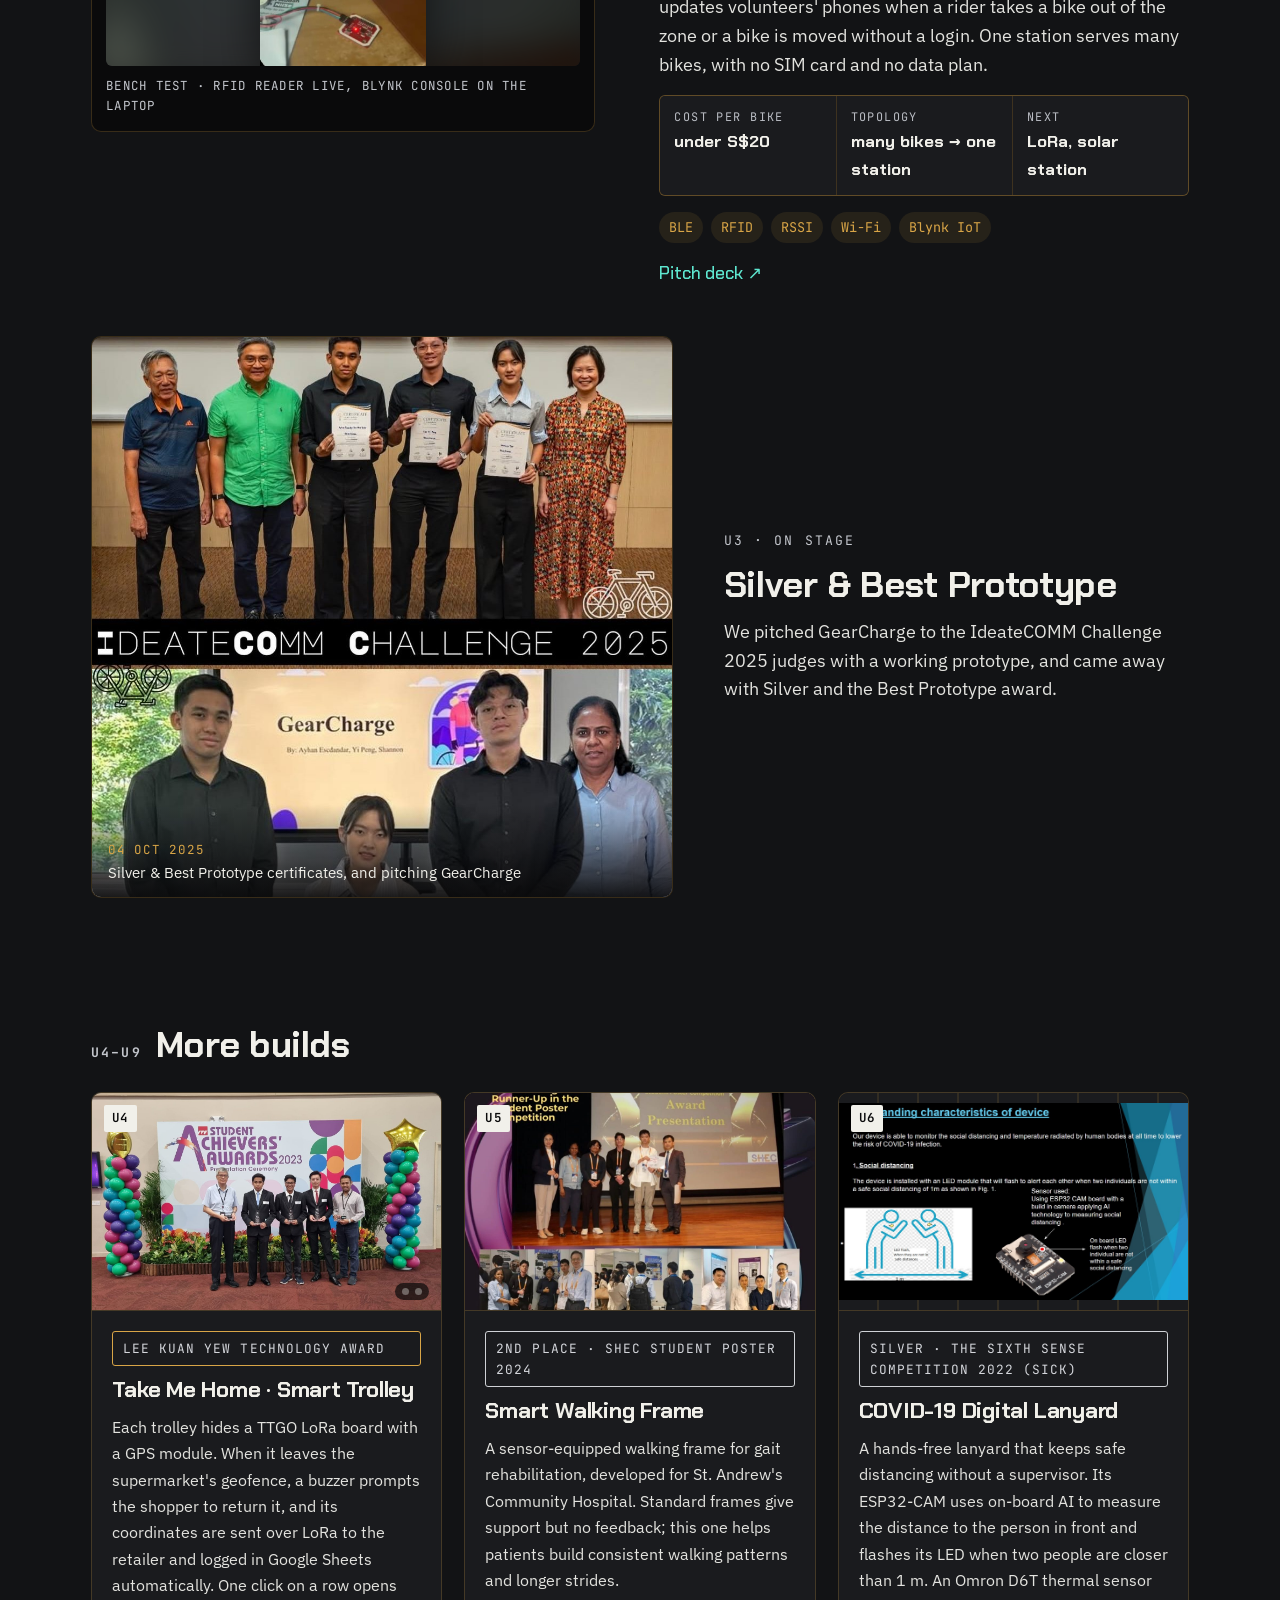
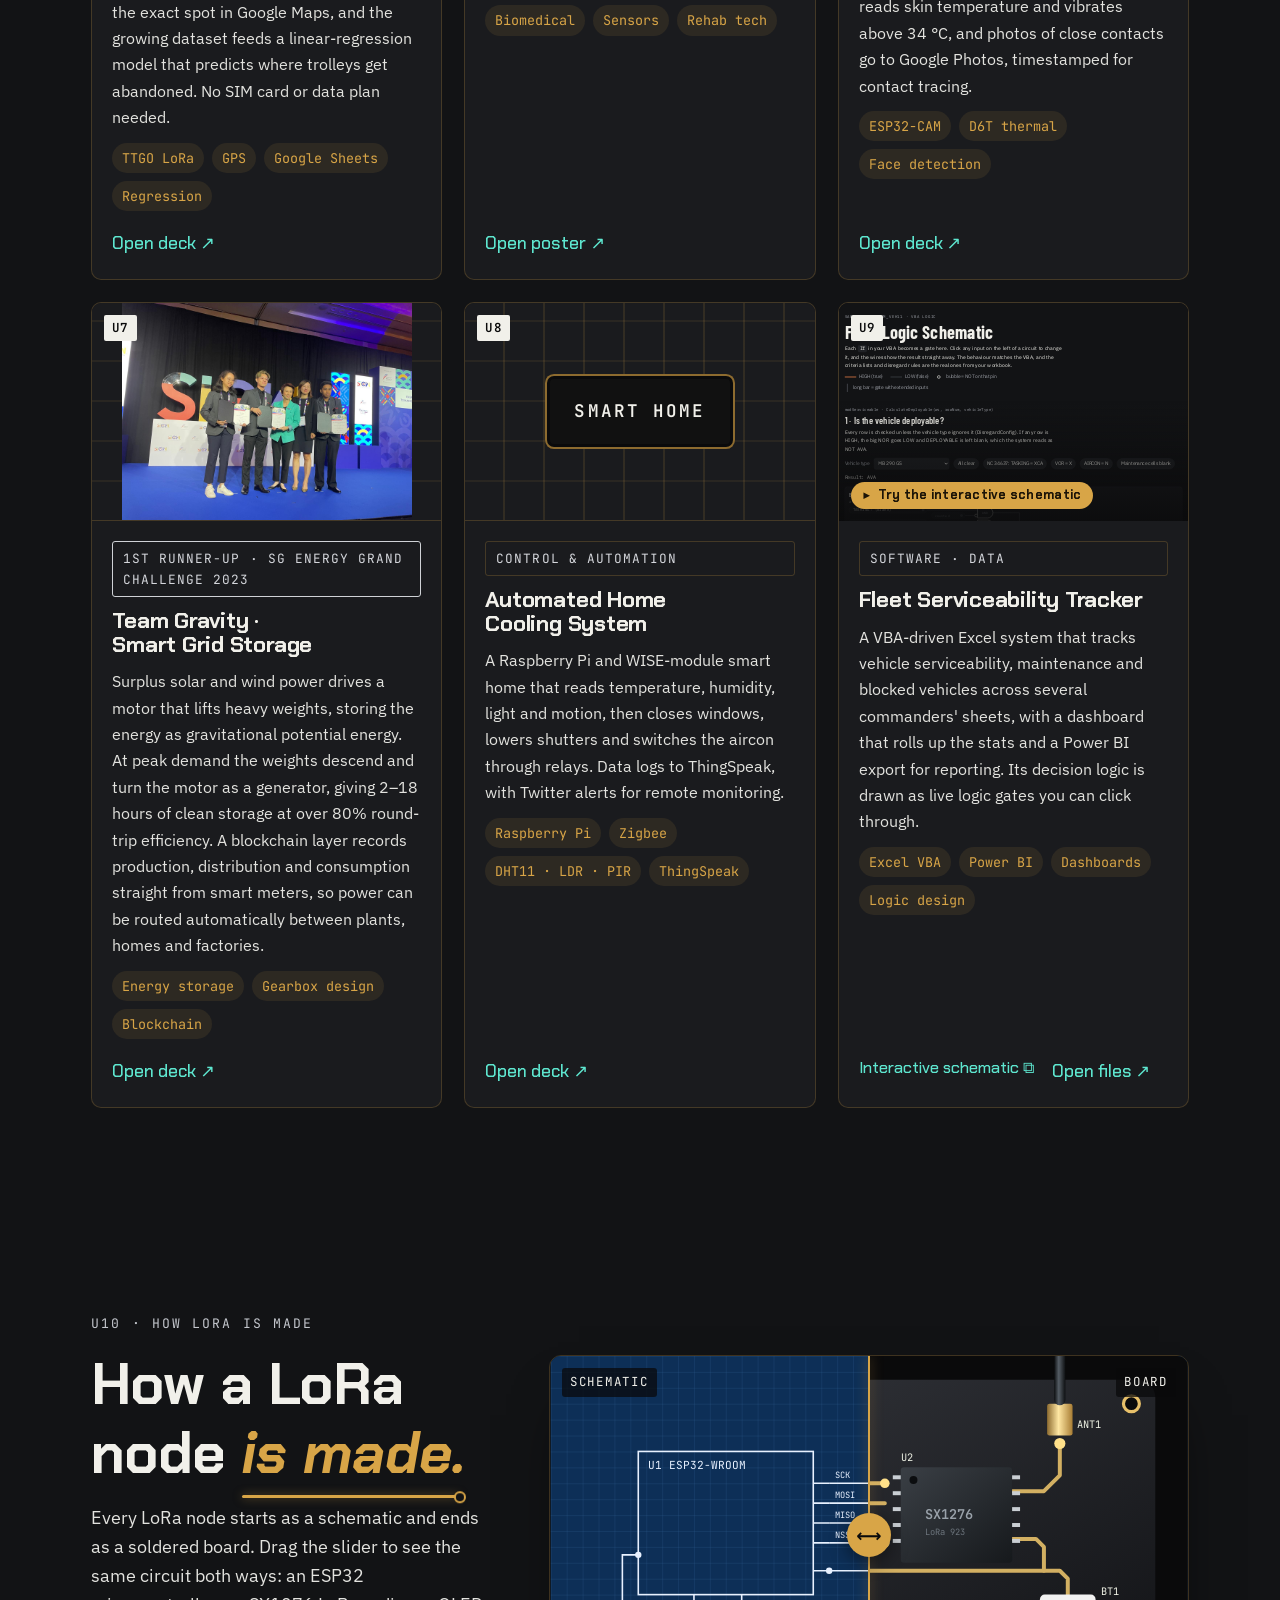
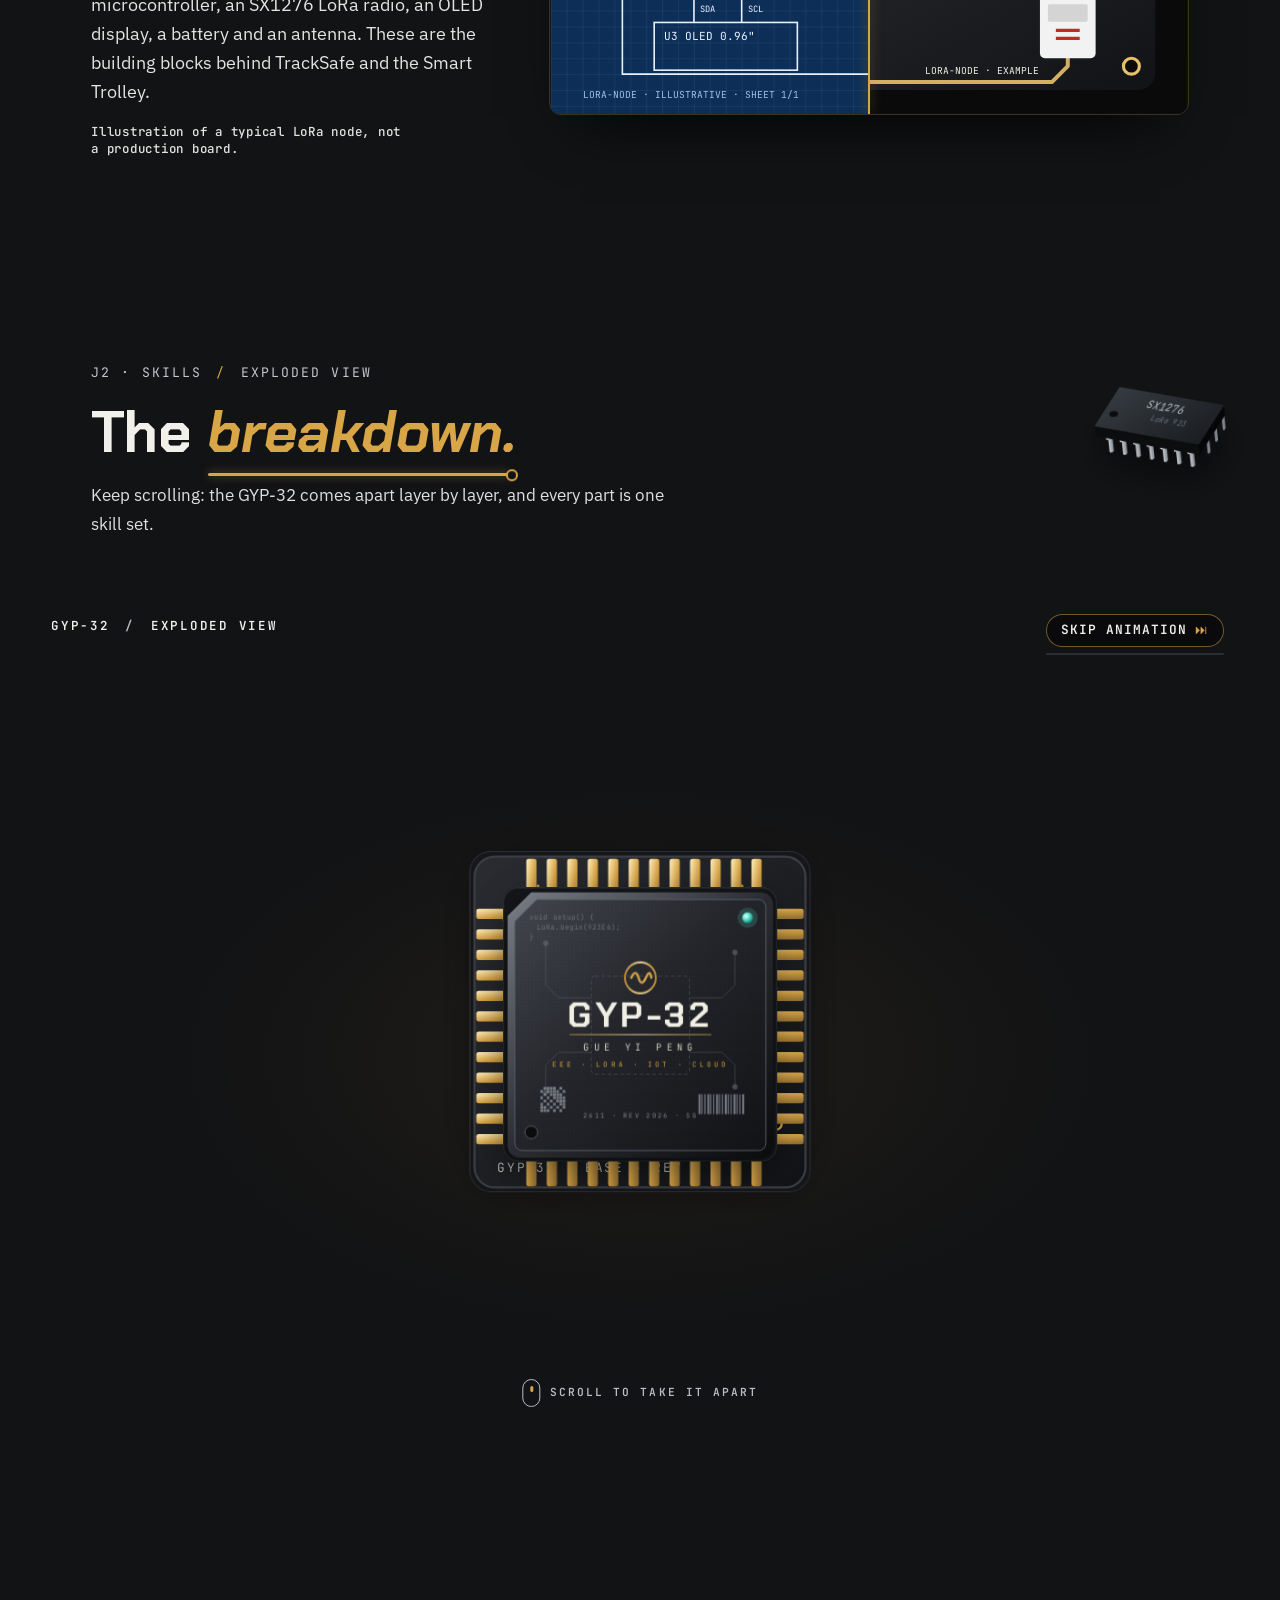
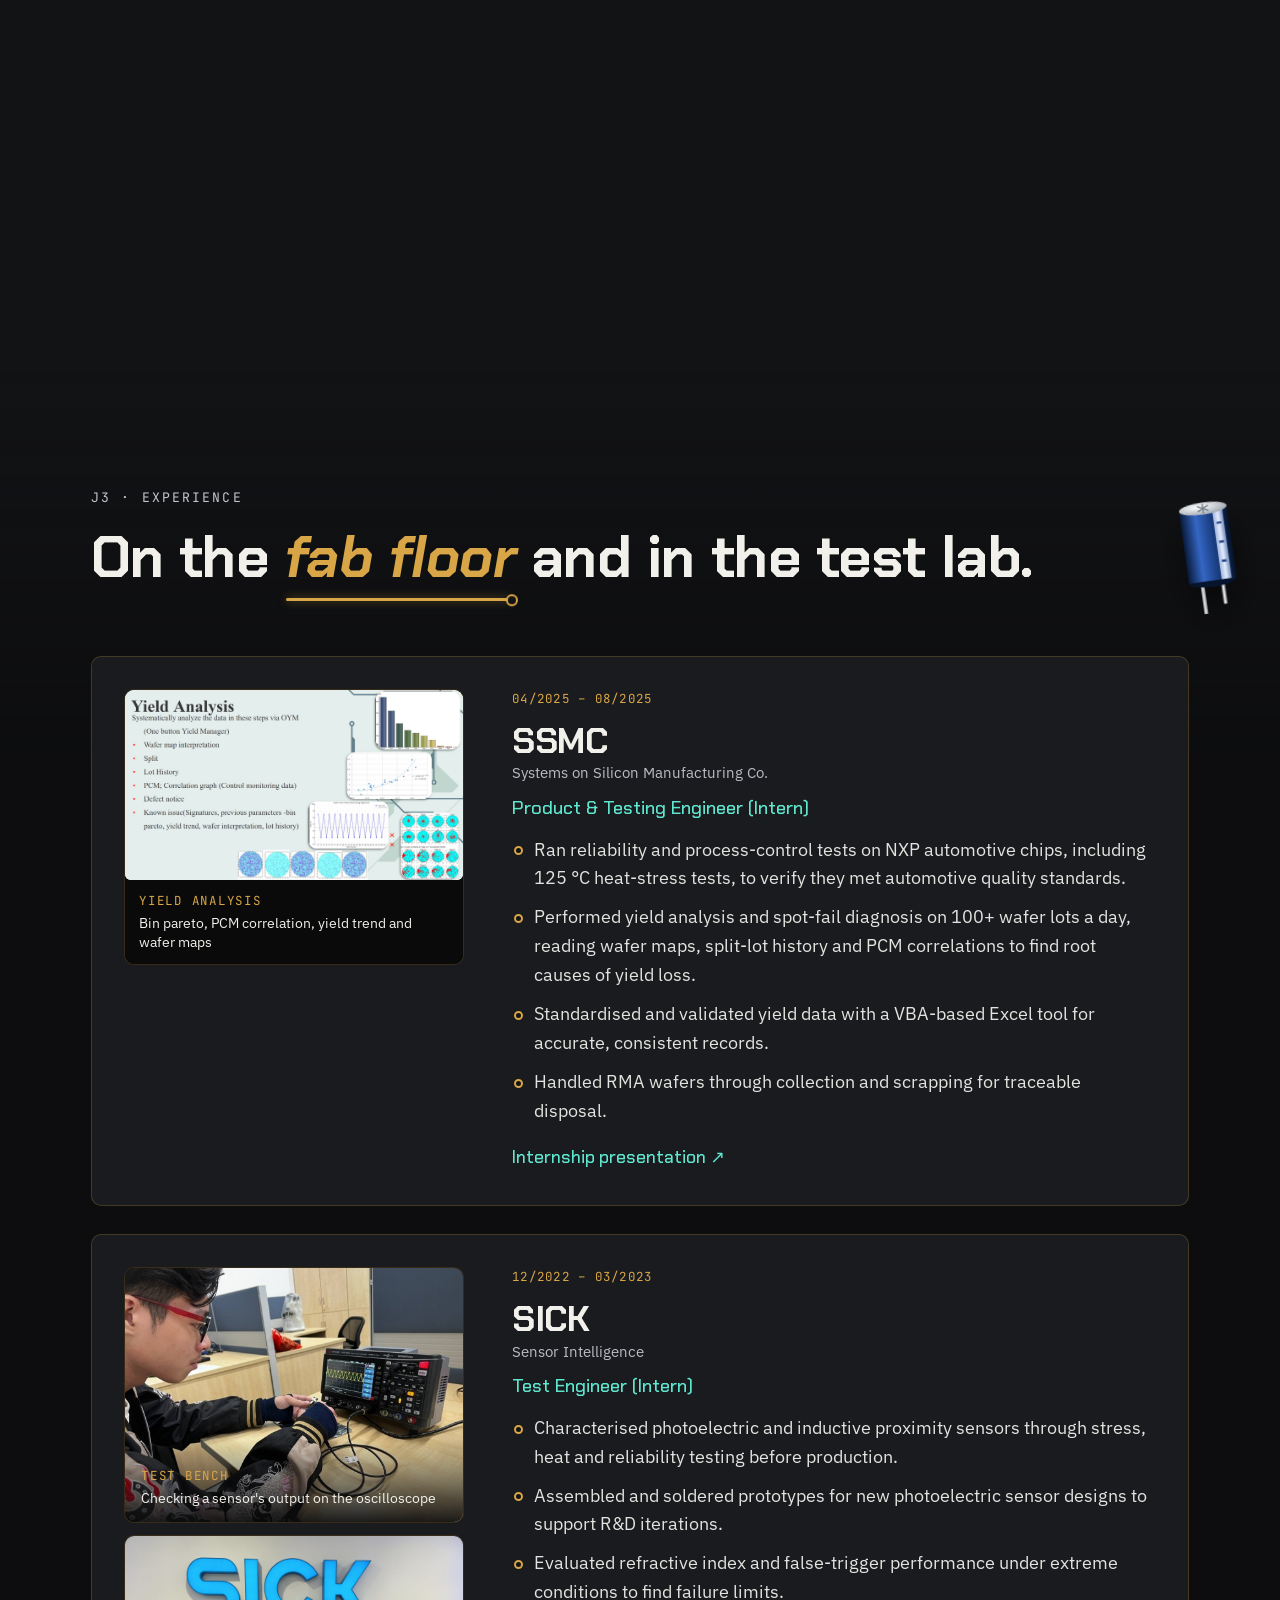
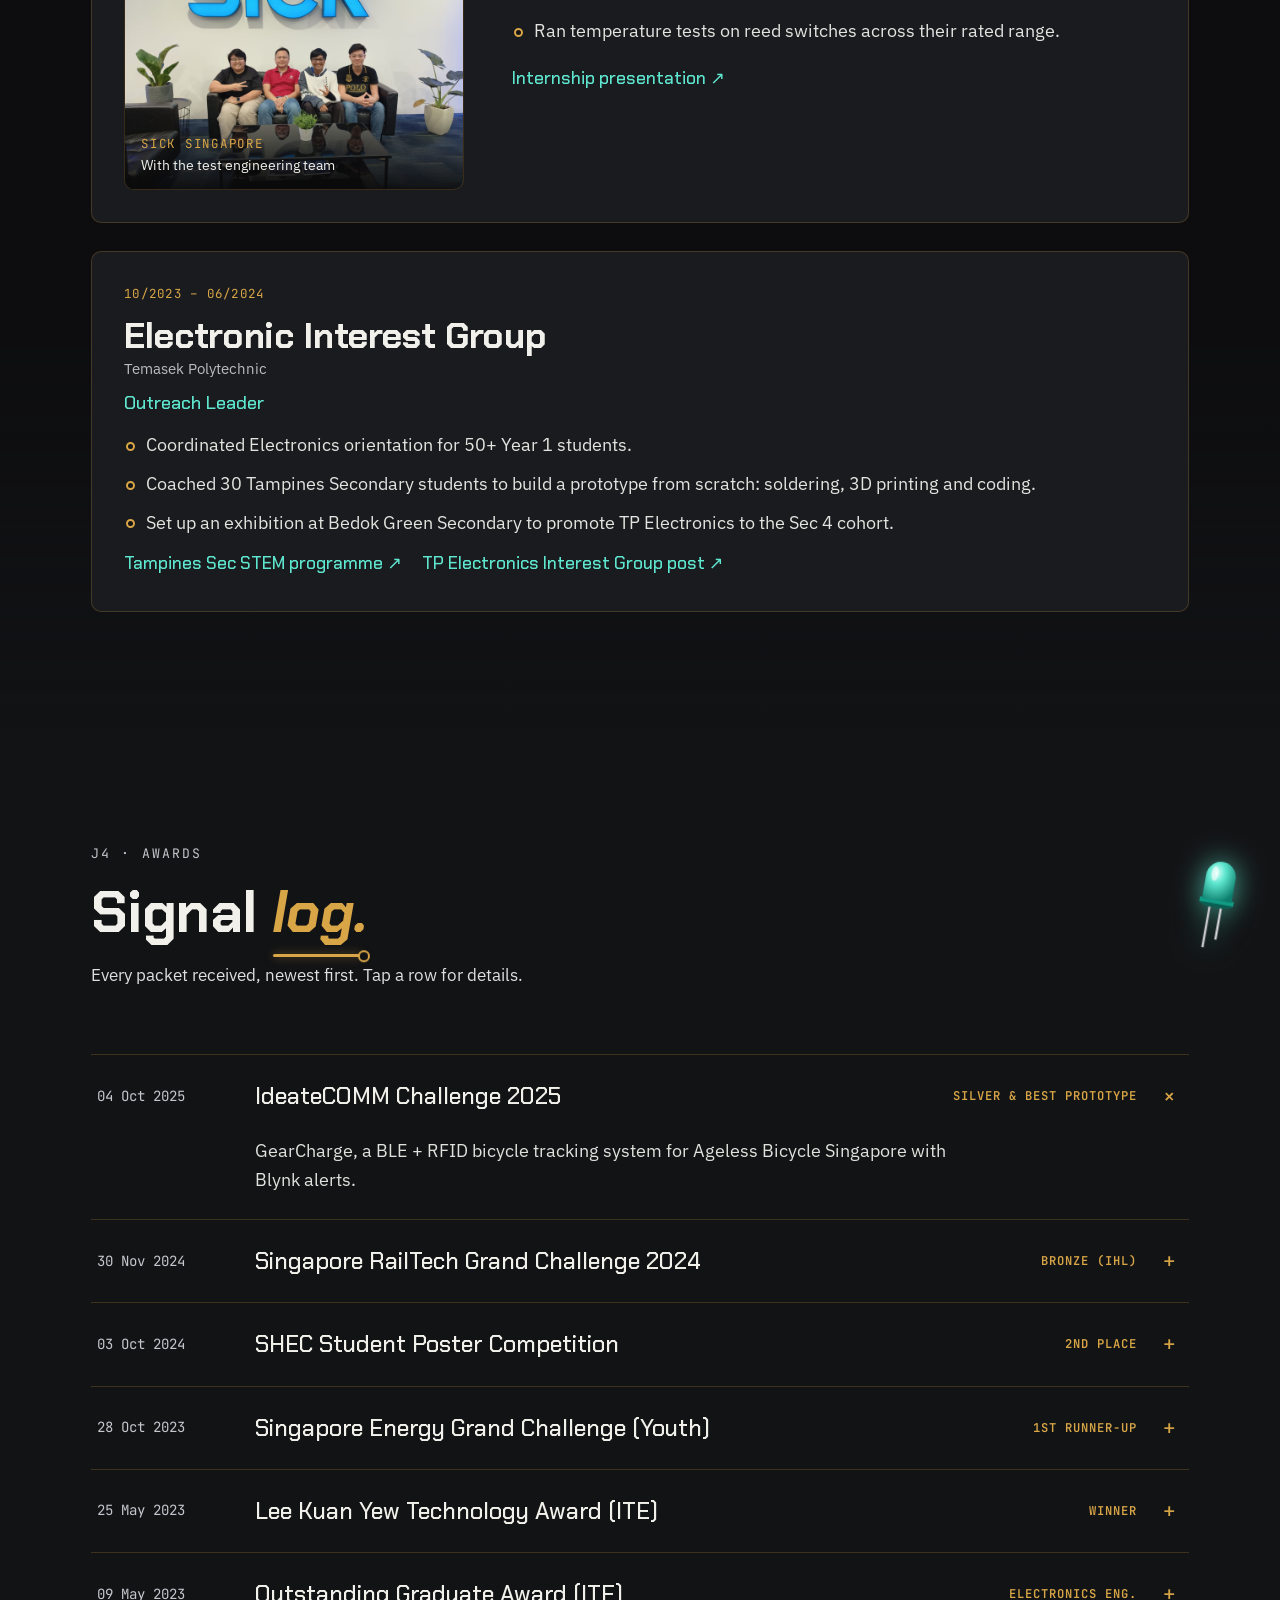
==== commit fa793143: "Add files via upload word changes and positioning" ====
--- a/index.html
+++ b/index.html
@@ -118,8 +118,8 @@
     <span class="rail-track" aria-hidden="true"><span class="rail-fill" id="rail-fill"></span></span>
     <a href="#top" data-sec="top"><i></i><span>TOP</span></a>
     <a href="#projects" data-sec="projects"><i></i><span>J1 PROJECTS</span></a>
-    <a href="#experience" data-sec="experience"><i></i><span>J2 EXPERIENCE</span></a>
-    <a href="#skills" data-sec="skills"><i></i><span>J3 SKILLS</span></a>
+    <a href="#skills" data-sec="skills"><i></i><span>J2 SKILLS</span></a>
+    <a href="#experience" data-sec="experience"><i></i><span>J3 EXPERIENCE</span></a>
     <a href="#awards" data-sec="awards"><i></i><span>J4 AWARDS</span></a>
     <a href="#contact" data-sec="contact"><i></i><span>TX CONTACT</span></a>
   </nav>
@@ -132,8 +132,8 @@
     </a>
     <nav class="nav" aria-label="Main">
       <a href="#projects"><span>J1</span>Projects</a>
-      <a href="#experience"><span>J2</span>Experience</a>
-      <a href="#skills"><span>J3</span>Skills</a>
+      <a href="#skills"><span>J2</span>Skills</a>
+      <a href="#experience"><span>J3</span>Experience</a>
       <a href="#awards"><span>J4</span>Awards</a>
       <a href="resume.pdf" class="nav-cv" download="Gue_Yi_Peng_Resume.pdf"><span>CV</span>Resume</a>
       <a href="#contact" class="nav-cta"><span>TX</span>Contact</a>
@@ -259,50 +259,51 @@
       </dl>
     </section>
 
-    <!-- ================= HOW I BUILD (bento) ================= -->
-    <section class="how">
+    <!-- ================= KEY PROJECTS (bento) ================= -->
+    <section class="how" aria-label="Key projects">
       <div class="wrap">
         <div class="bento">
           <div class="tile tile-title reveal">
-            <p class="silk">U0 · HOW I BUILD</p>
-            <h2 class="split">Hardware that works <em>off the bench.</em></h2>
+            <p class="silk">U0 · KEY PROJECTS</p>
+            <h2 class="split">Key projects, <em>at a glance.</em></h2>
+            <p class="tile-lede">Tap a card to jump to the full story.</p>
           </div>
           <a href="#proj-gearcharge" class="tile tile-link tile-gold reveal">
             <span class="tile-num">01</span>
             <svg class="tile-3d" aria-hidden="true"><use href="#i-chip"/></svg>
-            <h3>Prototype on real boards</h3>
-            <p>ESP32, Arduino, Raspberry Pi and PIC, soldered by hand and housed in 3D-printed cases, so every idea is tested as a working device.</p>
-            <span class="tile-go">See GearCharge <b aria-hidden="true">→</b></span>
+            <h3>GearCharge</h3>
+            <p>BLE and RFID bike tracking for Ageless Bicycle Singapore. Silver at IdeateCOMM 2025.</p>
+            <span class="tile-go">View project <b aria-hidden="true">→</b></span>
           </a>
           <a href="#proj-tracksafe" class="tile tile-link tile-photo reveal">
             <img width="1066" height="1600" src="images/tracksafe-helmet.jpg" alt="Gue Yi Peng holding the TrackSafe helmet and receiver" loading="lazy" onerror="this.closest('.tile').classList.add('is-missing')">
             <div class="tile-over">
               <span class="tile-num">02</span>
-              <h3>Wireless by default</h3>
-              <p>LoRa for kilometres, BLE for zones, Wi-Fi to reach the cloud.</p>
-              <span class="tile-go">See TrackSafe <b aria-hidden="true">→</b></span>
+              <h3>TrackSafe</h3>
+              <p>Real-time LoRa tracking of maintenance crews on MRT tracks.</p>
+              <span class="tile-go">View project <b aria-hidden="true">→</b></span>
             </div>
           </a>
           <a href="#job-sick" class="tile tile-link tile-cyan reveal">
             <span class="tile-num">03</span>
             <svg class="tile-3d" aria-hidden="true"><use href="#i-cap"/></svg>
-            <h3>Test until it breaks</h3>
-            <p>Stress, heat and reliability testing on sensors at SICK, and 125 °C heat tests on automotive chips at SSMC.</p>
-            <span class="tile-go">See SICK internship <b aria-hidden="true">→</b></span>
+            <h3>SICK internship</h3>
+            <p>Stress, heat and reliability testing on industrial sensors.</p>
+            <span class="tile-go">View internship <b aria-hidden="true">→</b></span>
           </a>
           <a href="#job-ssmc" class="tile tile-link tile-dark reveal">
             <span class="tile-num">04</span>
             <svg class="tile-3d" aria-hidden="true"><use href="#i-pcb"/></svg>
-            <h3>Data you can act on</h3>
-            <p>Yield analysis on 100+ wafer lots a day, regression on tracking data, live dashboards at the control room.</p>
-            <span class="tile-go">See SSMC internship <b aria-hidden="true">→</b></span>
+            <h3>SSMC internship</h3>
+            <p>Yield analysis on 100+ wafer lots a day.</p>
+            <span class="tile-go">View internship <b aria-hidden="true">→</b></span>
           </a>
           <a href="#proj-metahub" class="tile tile-link tile-copper reveal">
             <span class="tile-num">05</span>
             <svg class="tile-3d" aria-hidden="true"><use href="#i-cloud"/></svg>
-            <h3>Cloud that pays for itself</h3>
-            <p>An AWS backend for META-HUB that cut over US$2,000 a year in cloud costs.</p>
-            <span class="tile-go">See META-HUB <b aria-hidden="true">→</b></span>
+            <h3>META-HUB</h3>
+            <p>An AWS backend that cut over US$2,000 a year in cloud costs.</p>
+            <span class="tile-go">View project <b aria-hidden="true">→</b></span>
           </a>
         </div>
       </div>
@@ -678,86 +679,10 @@
       </div>
     </section>
 
-    <!-- ================= EXPERIENCE ================= -->
-    <section id="experience" class="experience">
-      <div class="wrap section-head reveal">
-        <p class="silk">J2 · EXPERIENCE</p>
-        <svg class="f3d head-3d h-cap" aria-hidden="true" style="--r:-8deg;--d:-0s;--drift:-70px"><use href="#i-cap"/></svg>
-        <h2 class="split">On the <em>fab floor</em> and in the test lab.</h2>
-      </div>
-
-      <div class="wrap timeline">
-
-        <article id="job-ssmc" class="job reveal">
-          <div class="job-media">
-            <figure class="shot job-shot job-shot-slide">
-              <img width="1600" height="899" src="images/ssmc-yield-analysis.jpg" alt="SSMC yield analysis slide: bin pareto, PCM correlation graph, wafer yield trend and wafer map signatures" loading="lazy" onerror="this.closest('.shot').classList.add('is-missing')">
-              <figcaption><span>Yield analysis</span>Bin pareto, PCM correlation, yield trend and wafer maps</figcaption>
-            </figure>
-          </div>
-          <div class="job-body">
-            <p class="when">04/2025 – 08/2025</p>
-            <h3>SSMC <small>Systems on Silicon Manufacturing Co.</small></h3>
-            <p class="role">Product &amp; Testing Engineer (Intern)</p>
-            <ul class="bullets">
-              <li>Ran reliability and process-control tests on NXP automotive chips, including 125 °C heat-stress tests, to verify they met automotive quality standards.</li>
-              <li>Performed yield analysis and spot-fail diagnosis on 100+ wafer lots a day, reading wafer maps, split-lot history and PCM correlations to find root causes of yield loss.</li>
-              <li>Standardised and validated yield data with a VBA-based Excel tool for accurate, consistent records.</li>
-              <li>Handled RMA wafers through collection and scrapping for traceable disposal.</li>
-            </ul>
-            <a class="card-link" href="https://drive.google.com/file/d/18bRRqZS6hvFue2QEymJacBbT_Cx4cT_q/view" target="_blank" rel="noopener">Internship presentation ↗</a>
-          </div>
-        </article>
-
-        <article id="job-sick" class="job reveal">
-          <div class="job-media job-media-pair">
-            <figure class="shot job-shot">
-              <img width="1043" height="811" src="images/sick-oscilloscope.jpg" alt="Gue Yi Peng probing a sensor signal on a Keysight InfiniiVision oscilloscope" loading="lazy" onerror="this.closest('.shot').classList.add('is-missing')">
-              <figcaption><span>Test bench</span>Checking a sensor's output on the oscilloscope</figcaption>
-            </figure>
-            <figure class="shot job-shot">
-              <img width="1600" height="1200" src="images/sick-team.jpg" alt="Gue Yi Peng with colleagues under the SICK logo" loading="lazy" onerror="this.closest('.shot').classList.add('is-missing')">
-              <figcaption><span>SICK Singapore</span>With the test engineering team</figcaption>
-            </figure>
-          </div>
-          <div class="job-body">
-            <p class="when">12/2022 – 03/2023</p>
-            <h3>SICK <small>Sensor Intelligence</small></h3>
-            <p class="role">Test Engineer (Intern)</p>
-            <ul class="bullets">
-              <li>Characterised photoelectric and inductive proximity sensors through stress, heat and reliability testing before production.</li>
-              <li>Assembled and soldered prototypes for new photoelectric sensor designs to support R&amp;D iterations.</li>
-              <li>Evaluated refractive index and false-trigger performance under extreme conditions to find failure limits.</li>
-              <li>Ran temperature tests on reed switches across their rated range.</li>
-            </ul>
-            <a class="card-link" href="https://drive.google.com/file/d/1J9aeTSNML0Wk7gTSQNfmhNrlLcpZxmaV/view" target="_blank" rel="noopener">Internship presentation ↗</a>
-          </div>
-        </article>
-
-        <article class="job job-small reveal">
-          <div class="job-body">
-            <p class="when">10/2023 – 06/2024</p>
-            <h3>Electronic Interest Group <small>Temasek Polytechnic</small></h3>
-            <p class="role">Outreach Leader</p>
-            <ul class="bullets">
-              <li>Coordinated Electronics orientation for 50+ Year 1 students.</li>
-              <li>Coached 30 Tampines Secondary students to build a prototype from scratch: soldering, 3D printing and coding.</li>
-              <li>Set up an exhibition at Bedok Green Secondary to promote TP Electronics to the Sec 4 cohort.</li>
-            </ul>
-            <div class="links">
-              <a href="https://www.instagram.com/p/DA-ihzsyfP5/" target="_blank" rel="noopener">Tampines Sec STEM programme ↗</a>
-              <a href="https://www.instagram.com/p/DA96B-6TZr9/" target="_blank" rel="noopener">TP Electronics Interest Group post ↗</a>
-            </div>
-          </div>
-        </article>
-
-      </div>
-    </section>
-
     <!-- ================= SKILLS ================= -->
     <section id="skills" class="skills xv-sec">
       <div class="wrap section-head reveal">
-        <p class="silk">J3 · SKILLS <span class="xv-sep">/</span> EXPLODED VIEW</p>
+        <p class="silk">J2 · SKILLS <span class="xv-sep">/</span> EXPLODED VIEW</p>
         <svg class="f3d head-3d h-chip" aria-hidden="true" style="--r:-6deg;--d:-1s;--drift:-70px"><use href="#i-chip"/></svg>
         <h2 class="split">The <em>breakdown.</em></h2>
         <p class="lede">Keep scrolling: the GYP-32 comes apart layer by layer, and every part is one skill set.</p>
@@ -884,6 +809,84 @@
       </div>
     </section>
 
+    <!-- ================= EXPERIENCE ================= -->
+    <section id="experience" class="experience">
+      <div class="wrap section-head reveal">
+        <p class="silk">J3 · EXPERIENCE</p>
+        <svg class="f3d head-3d h-cap" aria-hidden="true" style="--r:-8deg;--d:-0s;--drift:-70px"><use href="#i-cap"/></svg>
+        <h2 class="split">On the <em>fab floor</em> and in the test lab.</h2>
+      </div>
+
+      <div class="wrap timeline">
+
+        <article id="job-ssmc" class="job reveal">
+          <div class="job-media">
+            <figure class="shot job-shot job-shot-slide">
+              <img width="1600" height="899" src="images/ssmc-yield-analysis.jpg" alt="SSMC yield analysis slide: bin pareto, PCM correlation graph, wafer yield trend and wafer map signatures" loading="lazy" onerror="this.closest('.shot').classList.add('is-missing')">
+              <figcaption><span>Yield analysis</span>Bin pareto, PCM correlation, yield trend and wafer maps</figcaption>
+            </figure>
+          </div>
+          <div class="job-body">
+            <p class="when">04/2025 – 08/2025</p>
+            <h3>SSMC <small>Systems on Silicon Manufacturing Co.</small></h3>
+            <p class="role">Product &amp; Testing Engineer (Intern)</p>
+            <ul class="bullets">
+              <li>Ran reliability and process-control tests on NXP automotive chips, including 125 °C heat-stress tests, to verify they met automotive quality standards.</li>
+              <li>Performed yield analysis and spot-fail diagnosis on 100+ wafer lots a day, reading wafer maps, split-lot history and PCM correlations to find root causes of yield loss.</li>
+              <li>Standardised and validated yield data with a VBA-based Excel tool for accurate, consistent records.</li>
+              <li>Handled RMA wafers through collection and scrapping for traceable disposal.</li>
+            </ul>
+            <a class="card-link" href="https://drive.google.com/file/d/18bRRqZS6hvFue2QEymJacBbT_Cx4cT_q/view" target="_blank" rel="noopener">Internship presentation ↗</a>
+          </div>
+        </article>
+
+        <article id="job-sick" class="job reveal">
+          <div class="job-media job-media-pair">
+            <figure class="shot job-shot">
+              <img width="1043" height="811" src="images/sick-oscilloscope.jpg" alt="Gue Yi Peng probing a sensor signal on a Keysight InfiniiVision oscilloscope" loading="lazy" onerror="this.closest('.shot').classList.add('is-missing')">
+              <figcaption><span>Test bench</span>Checking a sensor's output on the oscilloscope</figcaption>
+            </figure>
+            <figure class="shot job-shot">
+              <img width="1600" height="1200" src="images/sick-team.jpg" alt="Gue Yi Peng with colleagues under the SICK logo" loading="lazy" onerror="this.closest('.shot').classList.add('is-missing')">
+              <figcaption><span>SICK Singapore</span>With the test engineering team</figcaption>
+            </figure>
+          </div>
+          <div class="job-body">
+            <p class="when">12/2022 – 03/2023</p>
+            <h3>SICK <small>Sensor Intelligence</small></h3>
+            <p class="role">Test Engineer (Intern)</p>
+            <ul class="bullets">
+              <li>Characterised photoelectric and inductive proximity sensors through stress, heat and reliability testing before production.</li>
+              <li>Assembled and soldered prototypes for new photoelectric sensor designs to support R&amp;D iterations.</li>
+              <li>Evaluated refractive index and false-trigger performance under extreme conditions to find failure limits.</li>
+              <li>Ran temperature tests on reed switches across their rated range.</li>
+            </ul>
+            <a class="card-link" href="https://drive.google.com/file/d/1J9aeTSNML0Wk7gTSQNfmhNrlLcpZxmaV/view" target="_blank" rel="noopener">Internship presentation ↗</a>
+          </div>
+        </article>
+
+        <article class="job job-small reveal">
+          <div class="job-body">
+            <p class="when">10/2023 – 06/2024</p>
+            <h3>Electronic Interest Group <small>Temasek Polytechnic</small></h3>
+            <p class="role">Outreach Leader</p>
+            <ul class="bullets">
+              <li>Coordinated Electronics orientation for 50+ Year 1 students.</li>
+              <li>Coached 30 Tampines Secondary students to build a prototype from scratch: soldering, 3D printing and coding.</li>
+              <li>Set up an exhibition at Bedok Green Secondary to promote TP Electronics to the Sec 4 cohort.</li>
+            </ul>
+            <div class="links">
+              <a href="https://www.instagram.com/p/DA-ihzsyfP5/" target="_blank" rel="noopener">Tampines Sec STEM programme ↗</a>
+              <a href="https://www.instagram.com/p/DA96B-6TZr9/" target="_blank" rel="noopener">TP Electronics Interest Group post ↗</a>
+            </div>
+          </div>
+        </article>
+
+      </div>
+    </section>
+
+    
+
     <!-- ================= AWARDS (FAQ-style accordion like Kigo) ================= -->
     <section id="awards" class="awards">
       <div class="wrap section-head reveal">
@@ -1485,9 +1488,9 @@
       });
       function skipLabel() {
         var done = progress() >= 0.98;
-        skip.querySelector('.xv-skip-txt').textContent = done ? 'Continue to Awards' : 'Skip animation';
+        skip.querySelector('.xv-skip-txt').textContent = done ? 'Continue to Experience' : 'Skip animation';
         skip.querySelector('b').textContent = done ? '↓' : '⏭';
-        skip.setAttribute('aria-label', done ? 'Continue to the Awards section' : 'Skip the animation and show all skills');
+        skip.setAttribute('aria-label', done ? 'Continue to the Experience section' : 'Skip the animation and show all skills');
       }
       window.addEventListener('scroll', skipLabel, { passive: true });
 
@@ -1572,10 +1575,15 @@
   <script>
     /* Contact form: sends to Yi Peng's inbox through FormSubmit (no backend needed on GitHub Pages) */
     (function () {
-      // After you activate FormSubmit, paste the random form ID from its email here, e.g. 'a1b2c3d4e5...'
-      // so the address is no longer anywhere in the site's code.
+      // OPTION 1 (recommended): Web3Forms. Get a free access key at https://web3forms.com
+      // (enter your email, the key is emailed to you) and paste it between the quotes.
+      // When a key is set, the form uses Web3Forms; otherwise it uses FormSubmit below.
+      var WEB3FORMS_KEY = '';
+      // OPTION 2: FormSubmit. Optional random form ID from FormSubmit's email, so your address is not in the code.
       var FORM_ID = '';
-      var ENDPOINT = 'https://formsubmit.co/ajax/' + (FORM_ID || atob('bW9jLmxpYW1nQDY1NDMyMWduZXBpeWV1Zw==').split('').reverse().join(''));
+      var USE_WEB3 = !!WEB3FORMS_KEY;
+      var ENDPOINT = USE_WEB3 ? 'https://api.web3forms.com/submit'
+        : 'https://formsubmit.co/ajax/' + (FORM_ID || atob('bW9jLmxpYW1nQDY1NDMyMWduZXBpeWV1Zw==').split('').reverse().join(''));
       var form = document.getElementById('txm'); if (!form) return;
       var send = document.getElementById('txm-send'), label = form.querySelector('.txm-send-label');
       var err = document.getElementById('txm-error'), state = document.getElementById('txm-state');
@@ -1612,6 +1620,18 @@
           _captcha: 'false',
           _honey: form.querySelector('.txm-honey').value
         };
+        if (USE_WEB3) {
+          data = {
+            access_key: WEB3FORMS_KEY,
+            subject: data._subject,
+            from_name: 'Portfolio contact form',
+            name: data.name,
+            email: data.email,
+            topic: data.topic,
+            message: data.message,
+            botcheck: data._honey ? true : ''
+          };
+        }
         if (location.protocol === 'file:') {
           setState('NO LINK', 'fail');
           showErr('The form only works on the live website, not when this file is opened from your computer.');
@@ -1619,8 +1639,10 @@
         }
         setState('TRANSMITTING…', 'busy'); label.textContent = 'Transmitting…'; send.disabled = true;
         var started = Date.now();
-        fetch(ENDPOINT, { method: 'POST', headers: { 'Content-Type': 'application/json', 'Accept': 'application/json' }, body: JSON.stringify(data) })
-          .then(function (r) { return r.json().catch(function () { return {}; }).then(function (j) { if (!r.ok || String(j.success) === 'false') throw new Error(j.message || r.status); return j; }); })
+        var ctrl = window.AbortController ? new AbortController() : null;
+        var timer = setTimeout(function () { if (ctrl) ctrl.abort(); }, 20000);   // don't hang forever if the service is down
+        fetch(ENDPOINT, { method: 'POST', headers: { 'Content-Type': 'application/json', 'Accept': 'application/json' }, body: JSON.stringify(data), signal: ctrl ? ctrl.signal : undefined })
+          .then(function (r) { clearTimeout(timer); return r.json().catch(function () { return {}; }).then(function (j) { if (!r.ok || String(j.success) === 'false') throw new Error(j.message || ('HTTP ' + r.status)); return j; }); }, function (e) { clearTimeout(timer); throw new Error(e && e.name === 'AbortError' ? 'The mail service took too long to respond' : 'Could not reach the mail service'); })
           .then(function () {
             setTimeout(function () {
               setState('DELIVERED', 'ok');
--- a/style.css
+++ b/style.css
@@ -794,6 +794,7 @@
 .tile-num { position: absolute; top: 18px; left: 22px; font-family: var(--mono); font-size: .8rem; letter-spacing: .12em; opacity: .8; }
 .tile-title { grid-area: title; justify-content: center; gap: 16px; background: var(--edge); }
 .tile-title h2 { font-size: var(--fs-h2); }
+.tile-lede { color: var(--dim); font-size: 0.95rem; margin: 0; }
 .tile-gold   { grid-area: gold;   background: var(--gold); color: #1c1407; border-color: transparent; }
 .tile-gold p { color: #3a2a0c; }
 .tile-photo  { grid-area: photo;  padding: 0; min-height: 556px; }
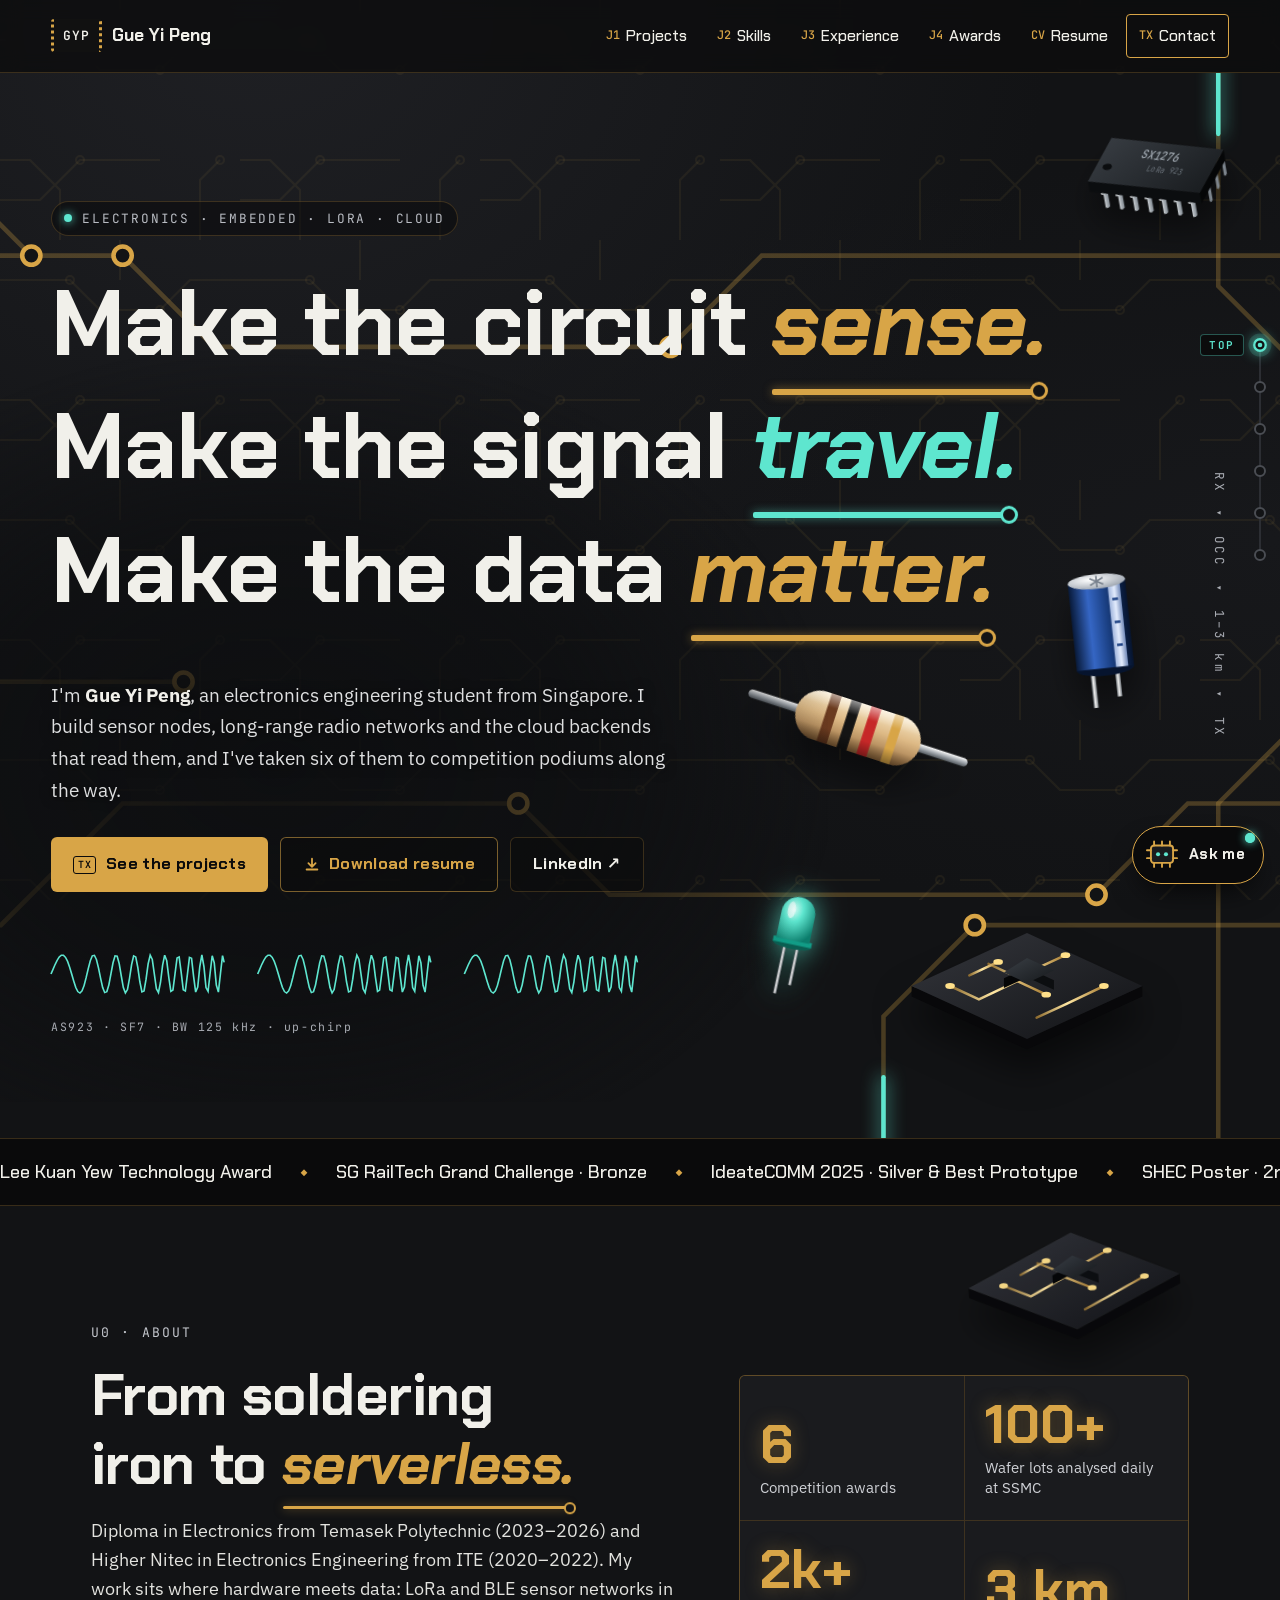
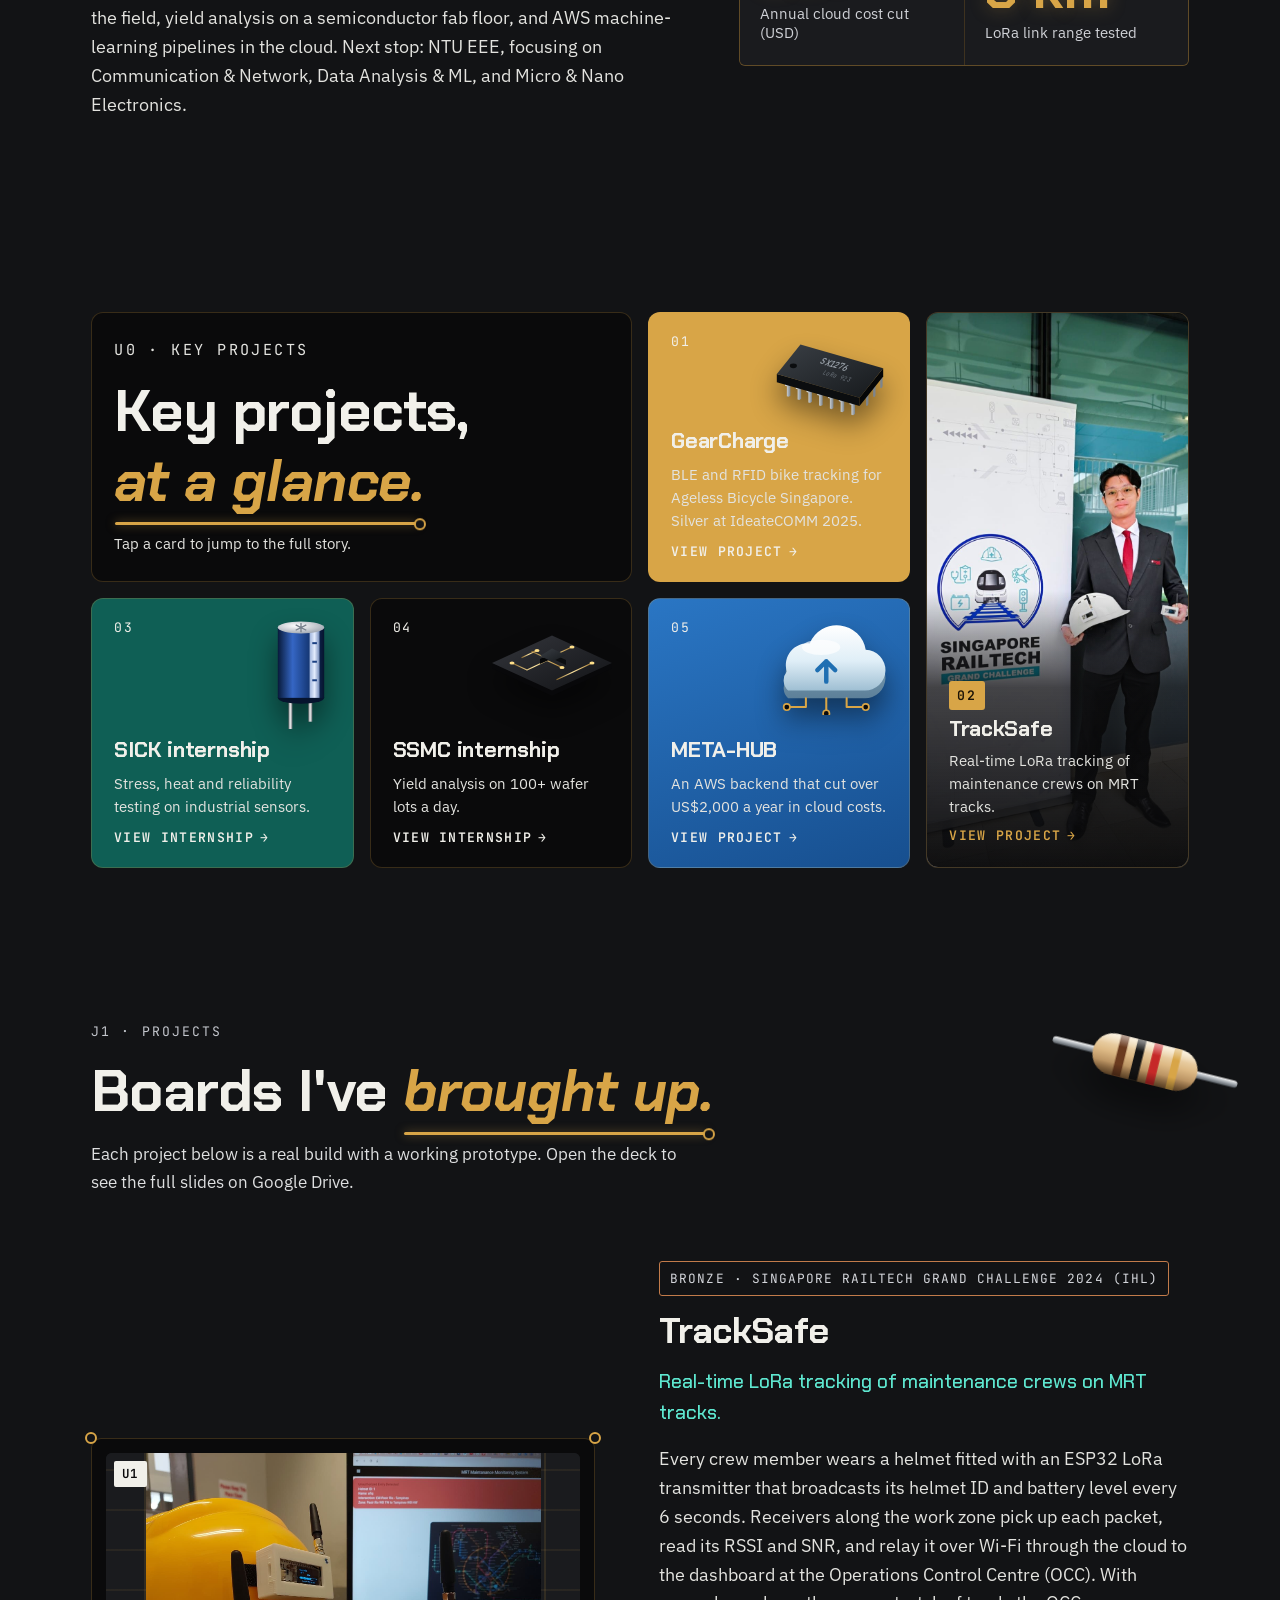
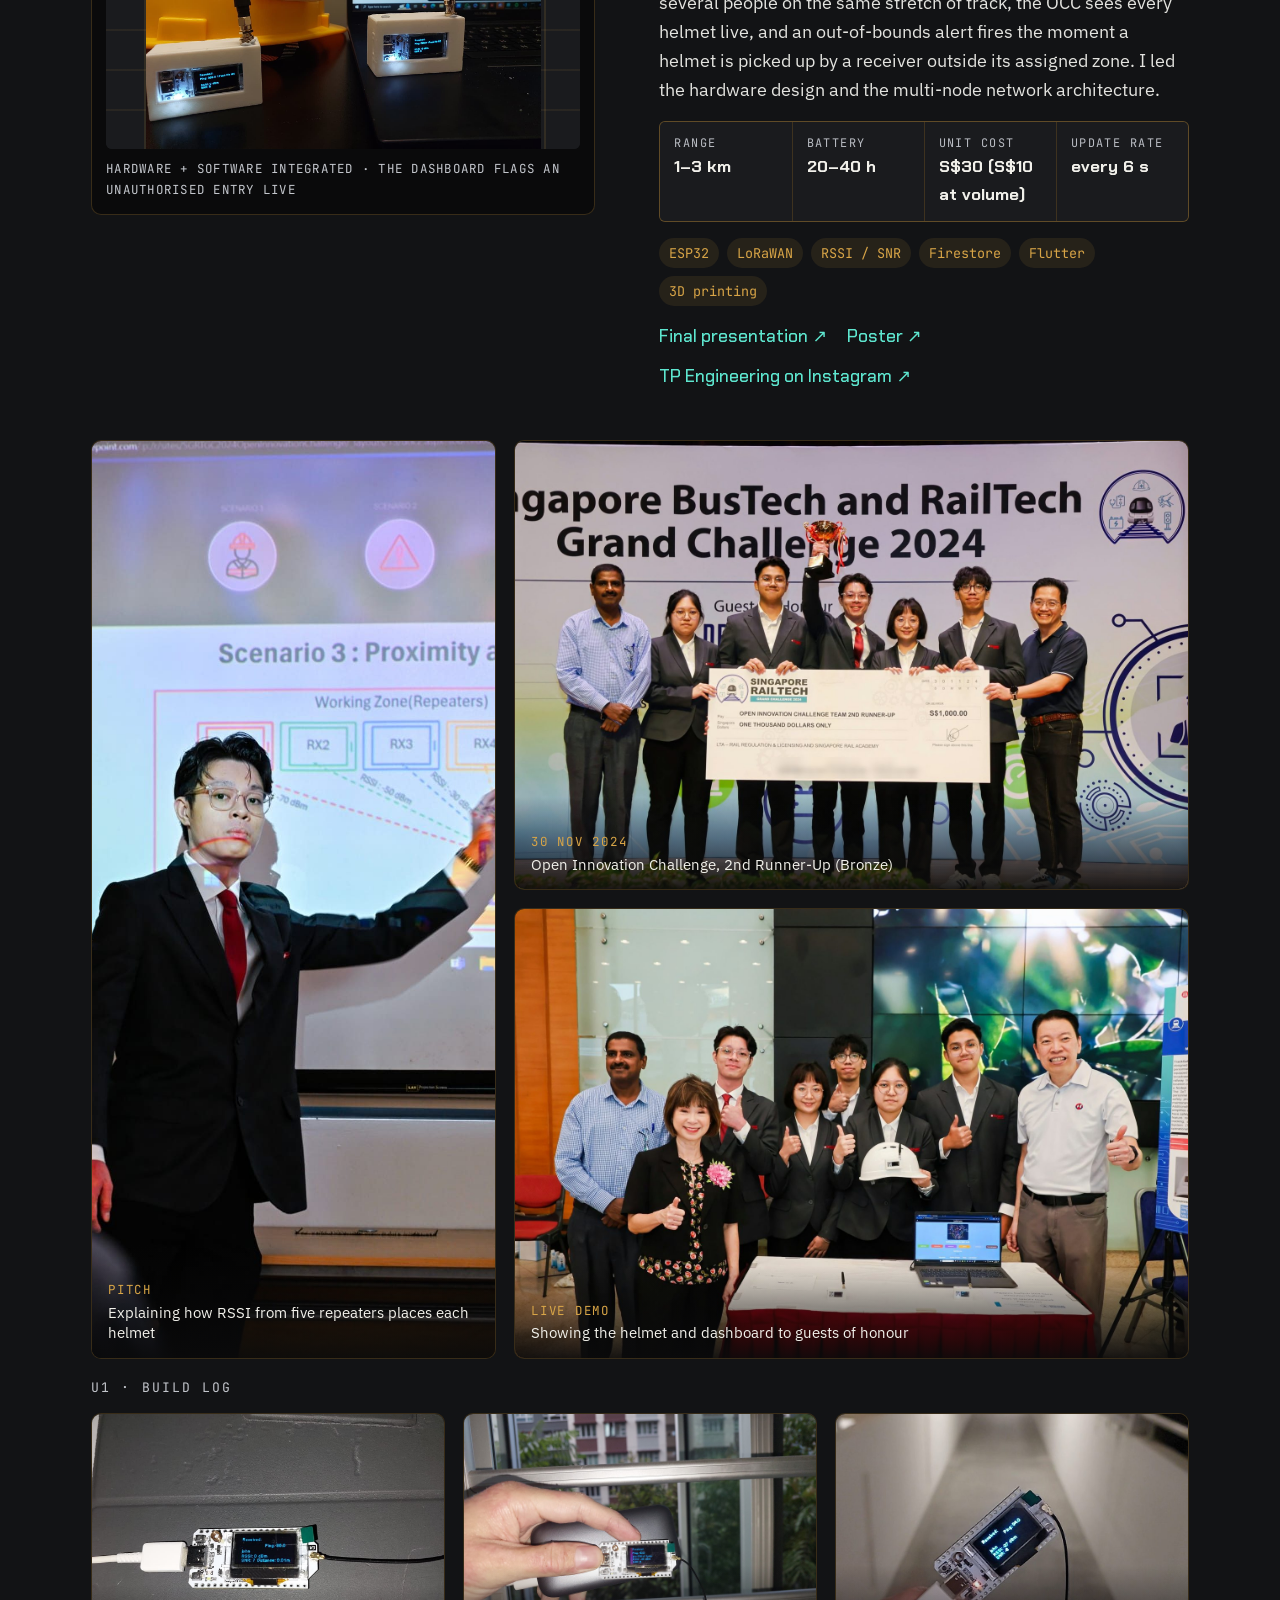
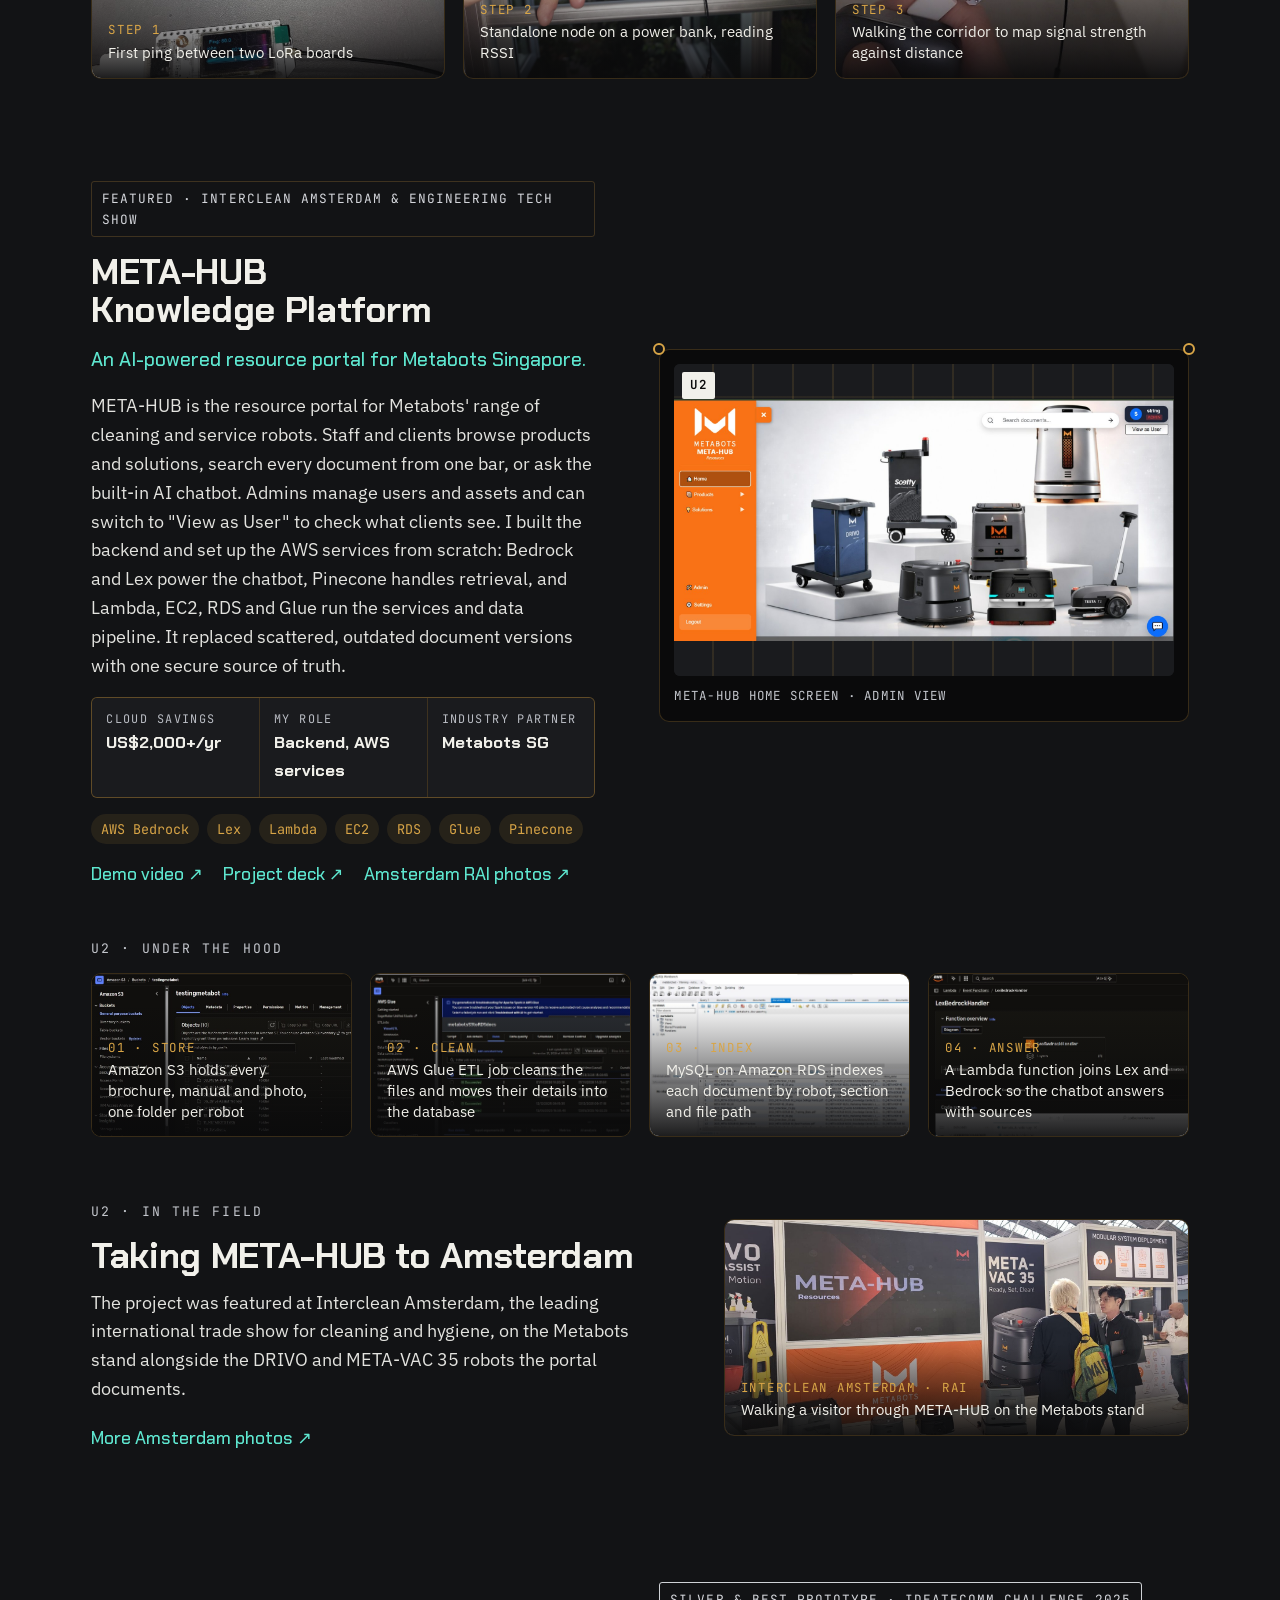
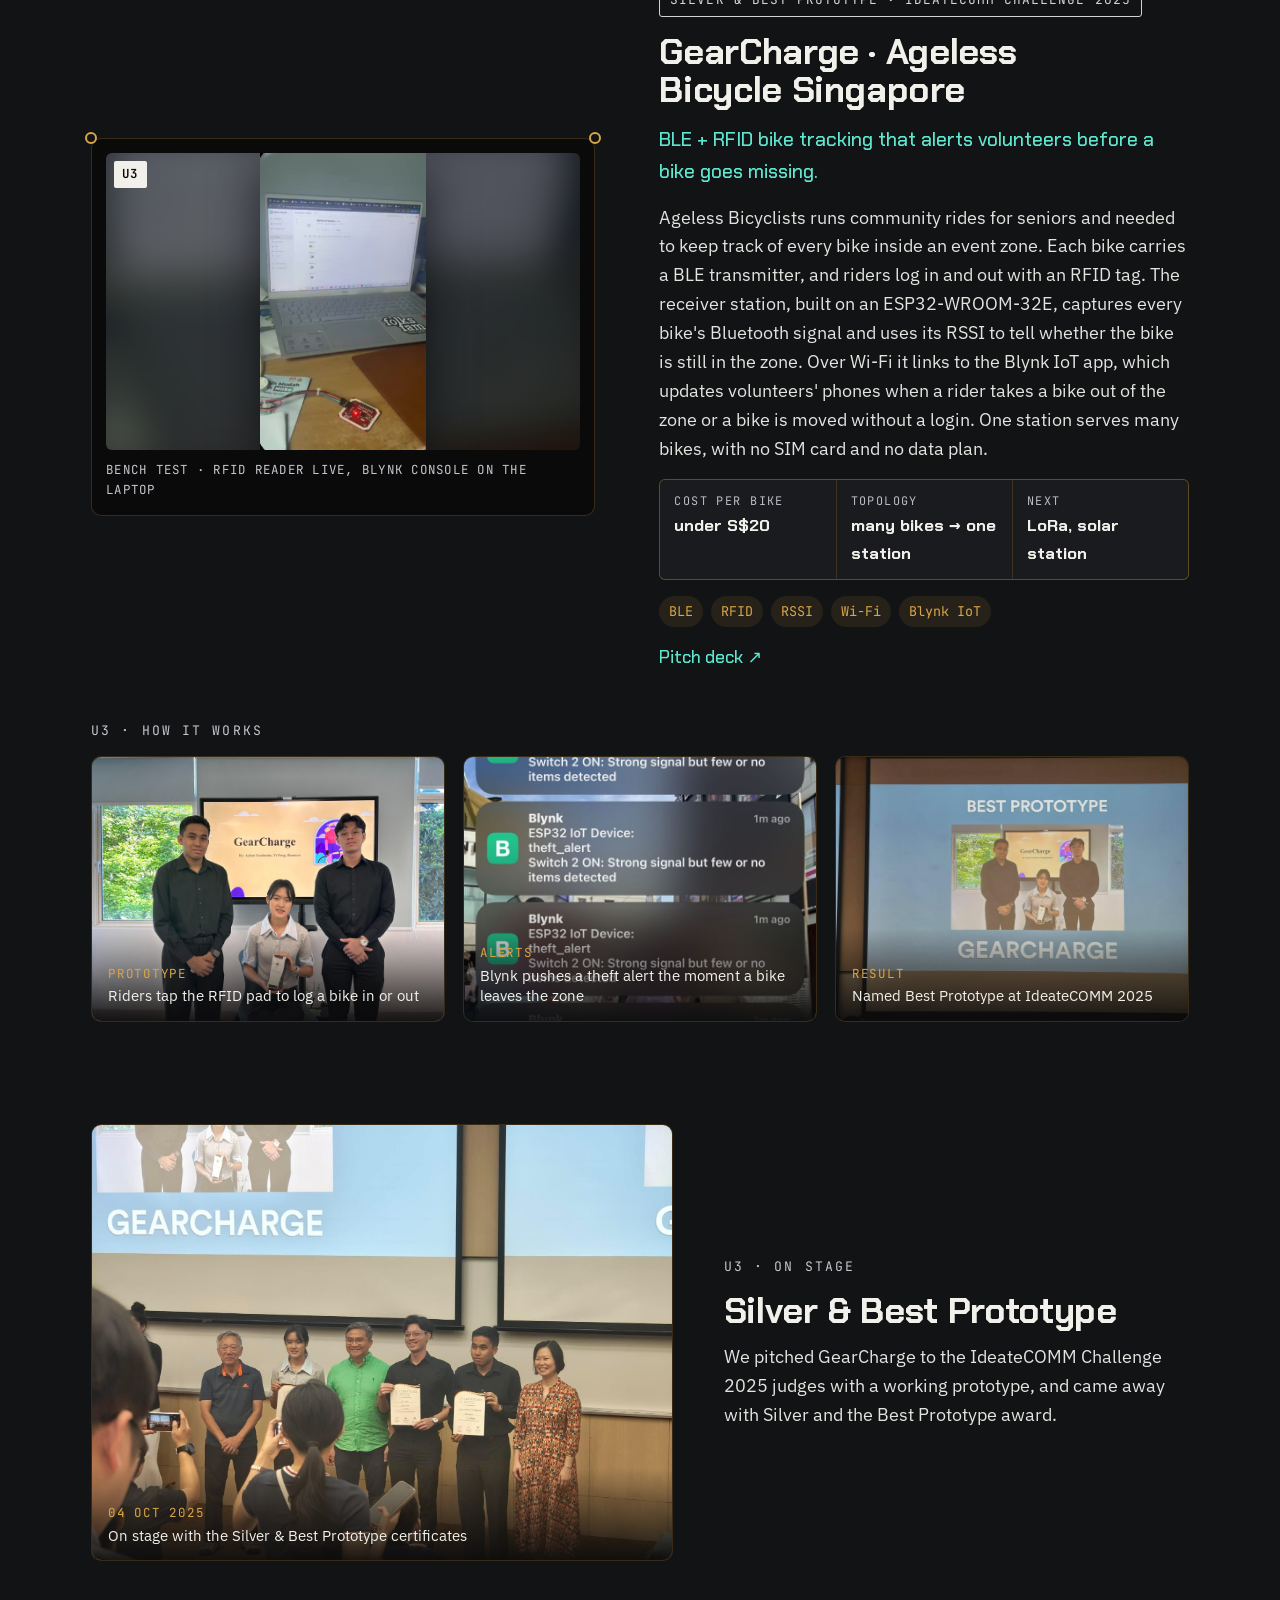
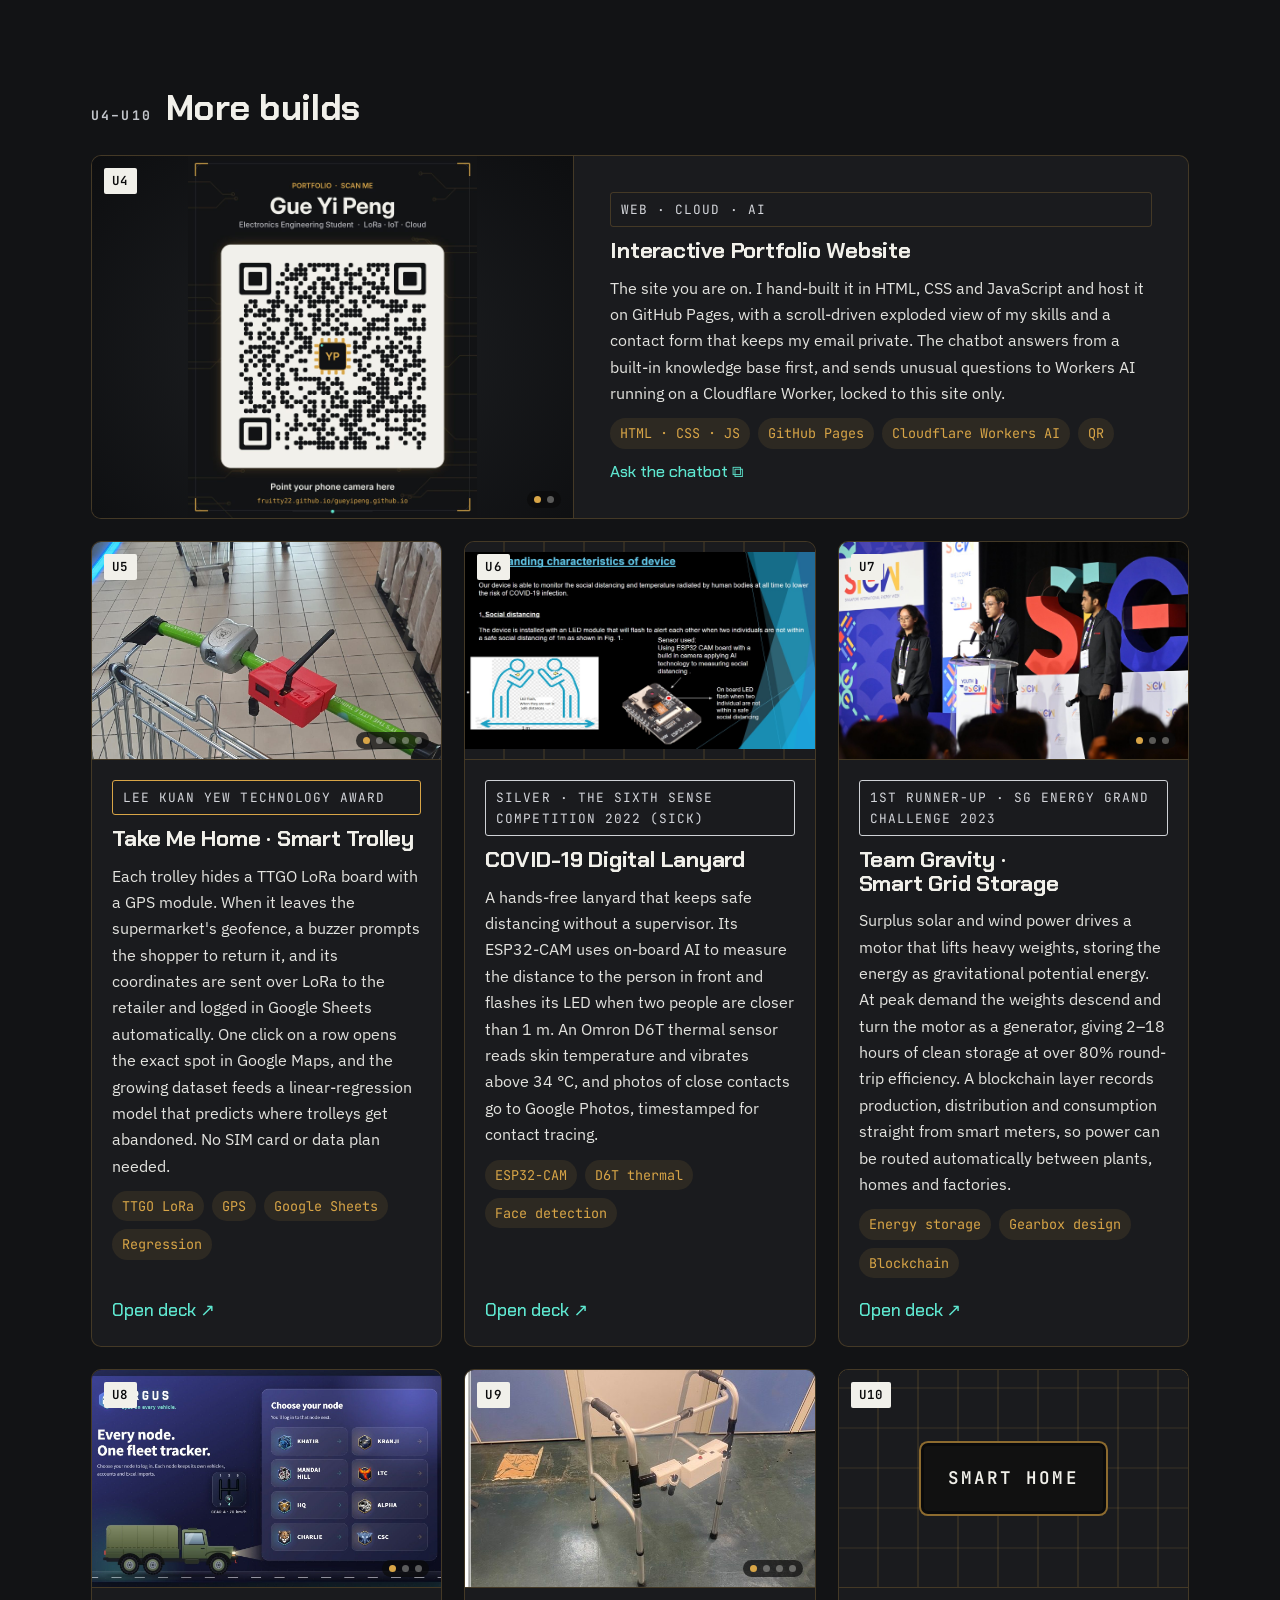
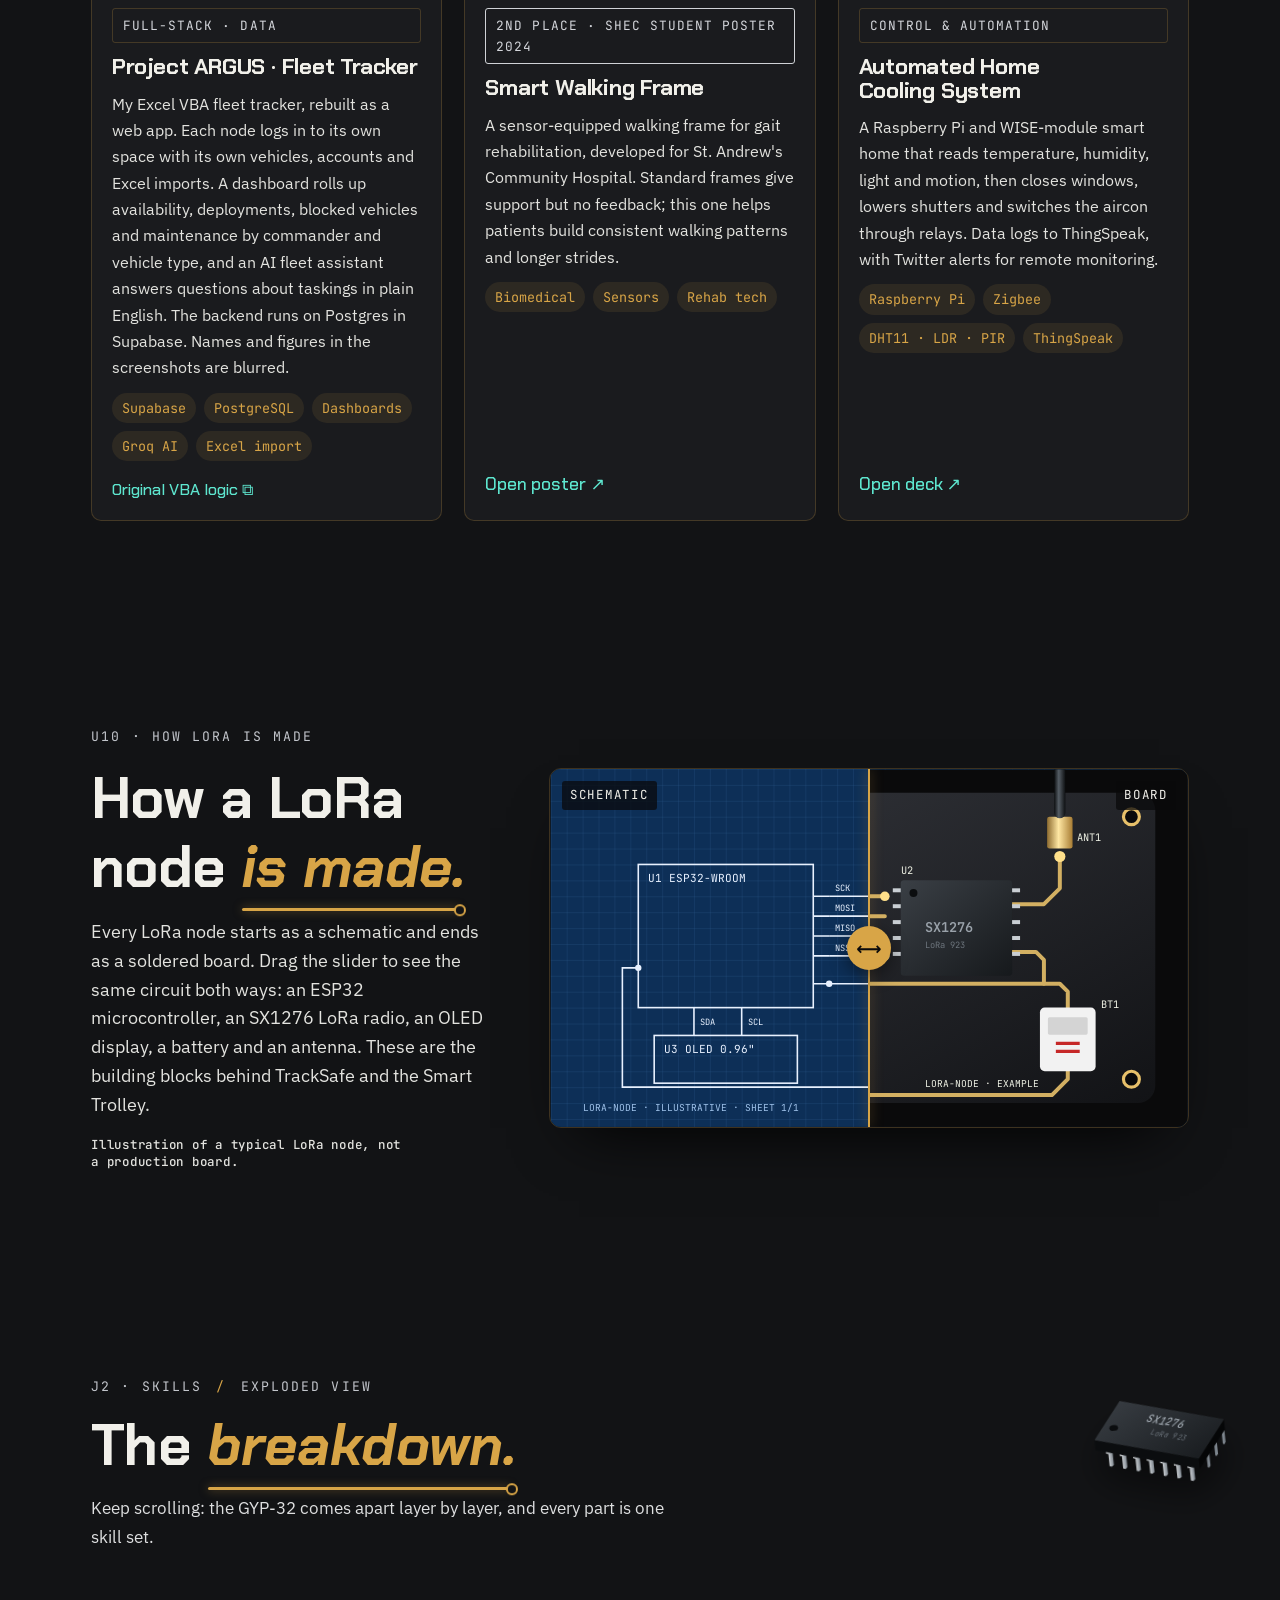
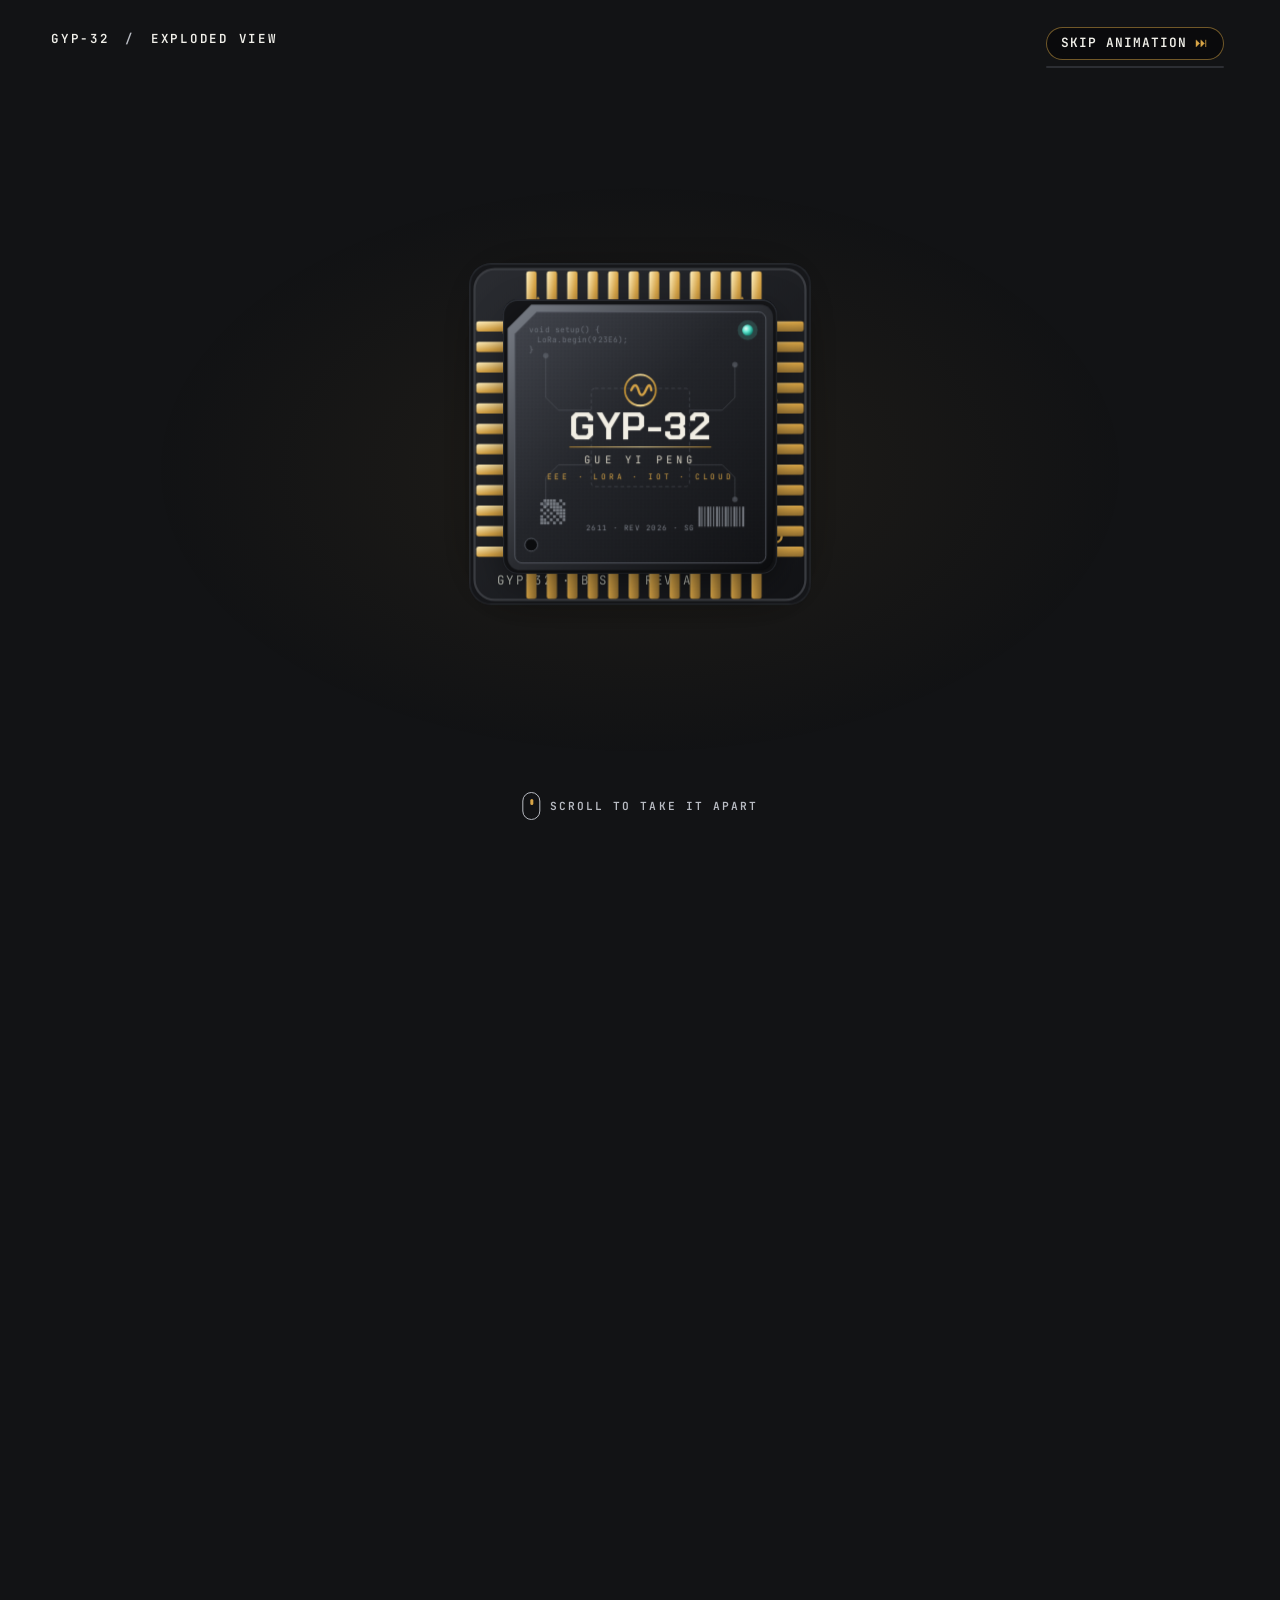
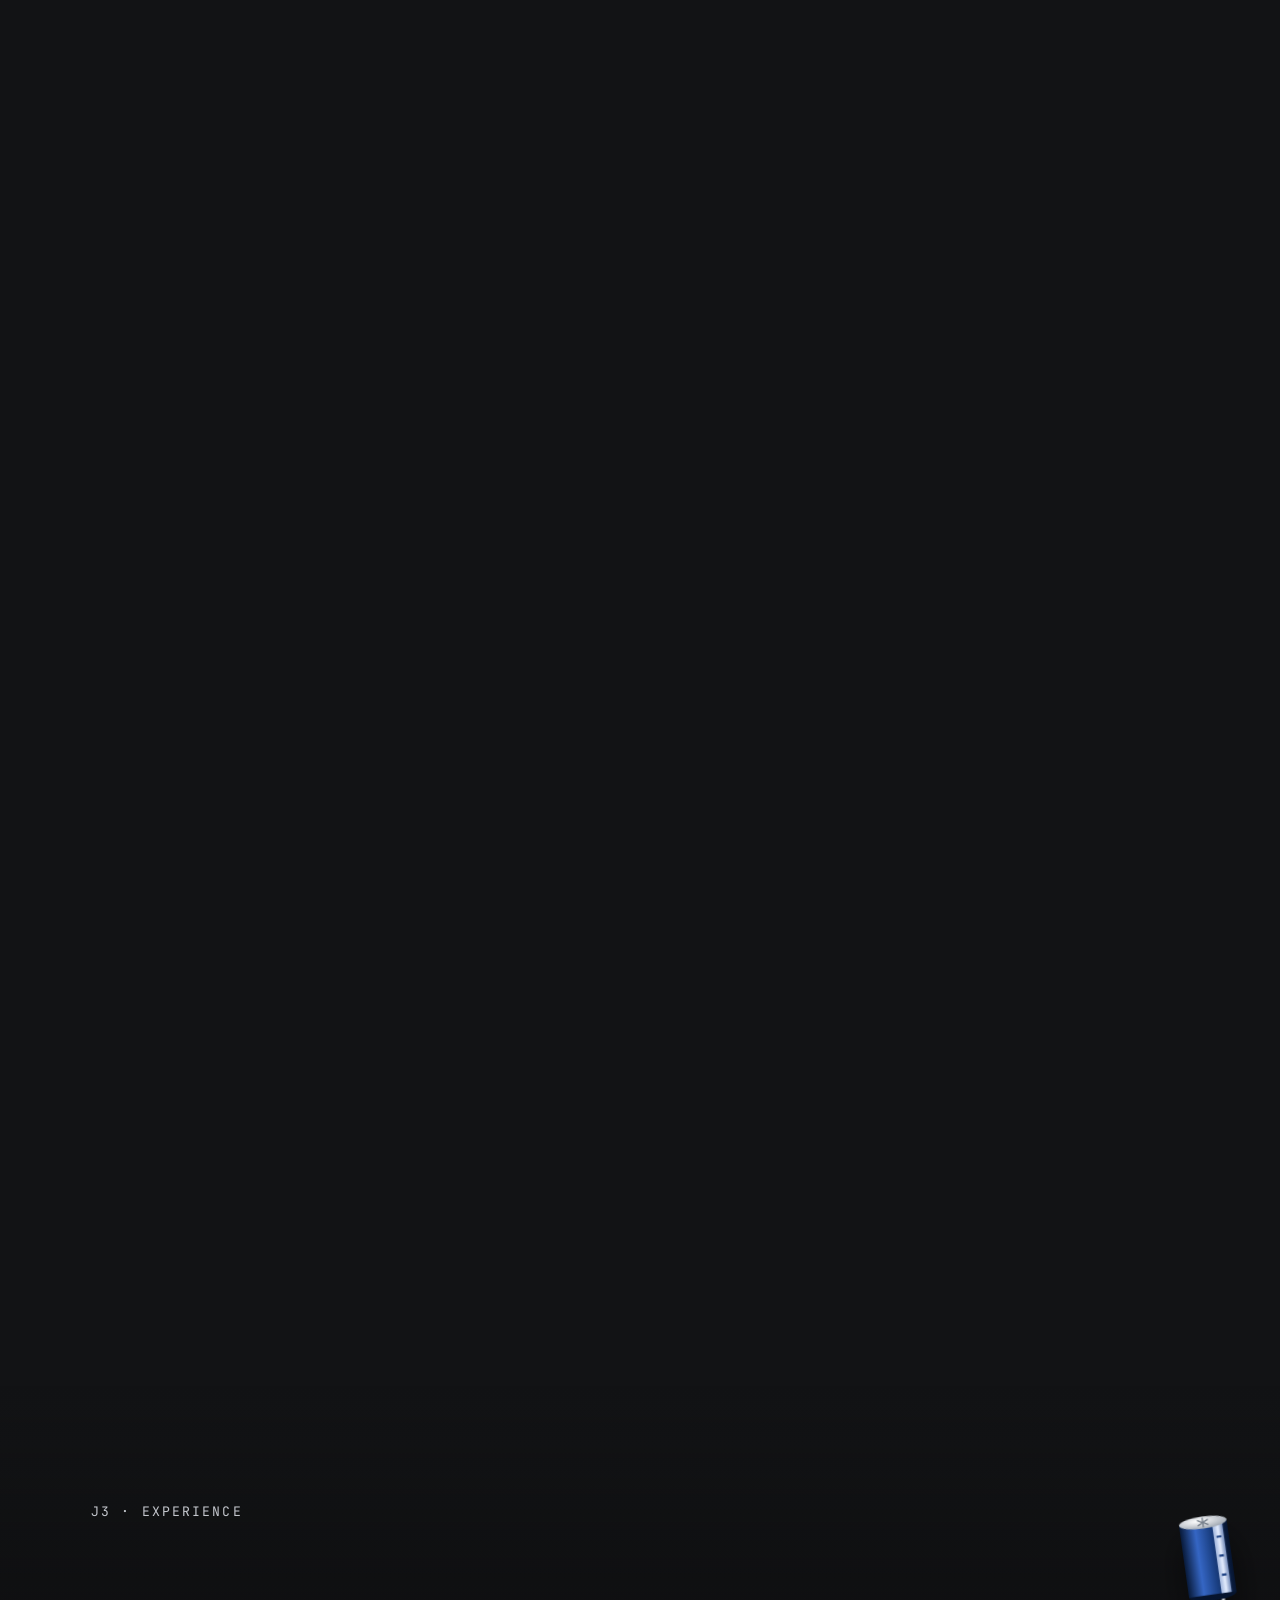
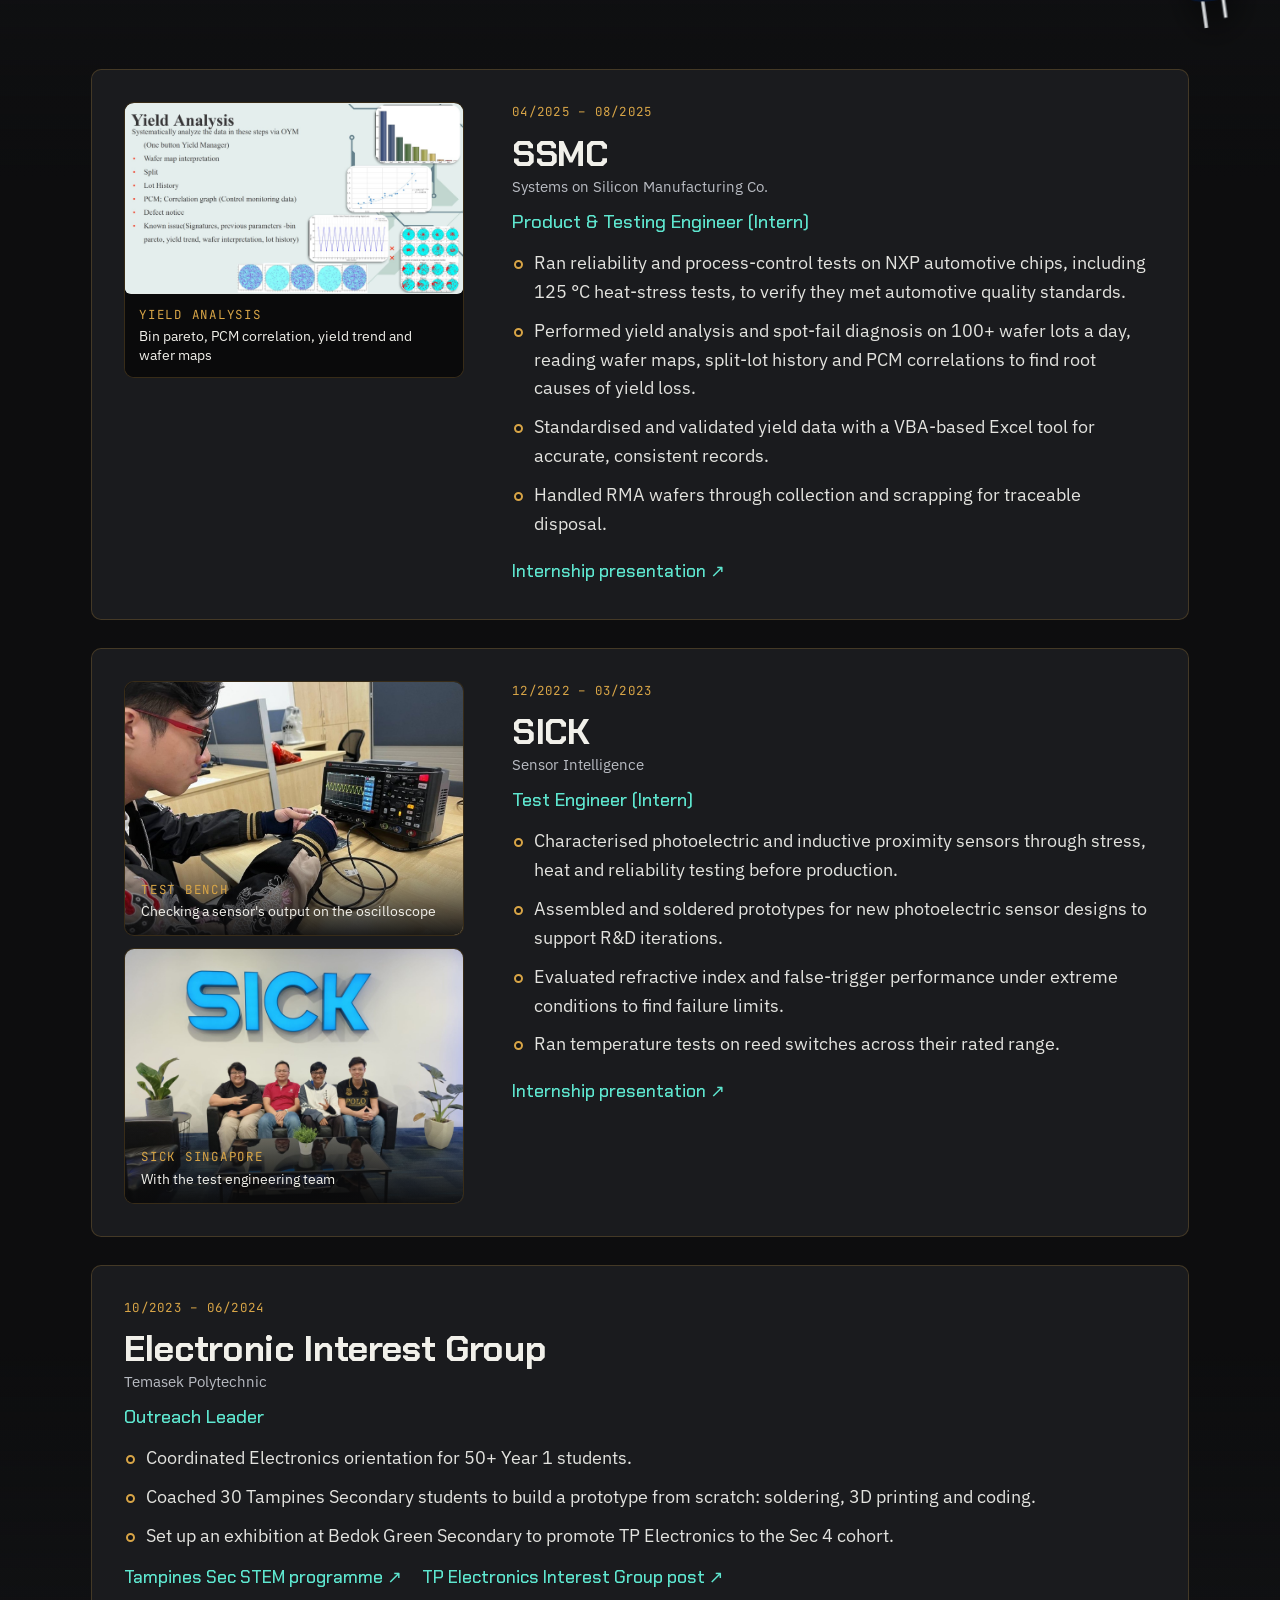
==== commit 3278e4d2: "Nov photo update, Project ARGUS card and website card Co-Authored-By: Claude Opus 5.5 <noreply@anthr" ====
--- a/index.html
+++ b/index.html
@@ -323,10 +323,10 @@
         <figure class="board">
           <span class="ref">U1</span>
           <div class="board-media">
-            <img width="1018" height="657" src="images/u1-tracksafe-helmet-node.jpg" alt="TrackSafe helmet node: 3D-printed case holding an ESP32 LoRa board with OLED showing ping, helmet ID TAN and 99% battery, with SMA antenna" loading="lazy" onerror="this.remove()">
+            <img width="1500" height="1125" src="images/u1-tracksafe-system.jpg" alt="Finished TrackSafe system: helmet transmitter and two LoRa receivers with OLED readouts in front of the MRT maintenance dashboard flagging an unauthorised entry" loading="lazy" onerror="this.remove()">
             <div class="board-fallback"><span>TrackSafe</span></div>
           </div>
-          <figcaption>Helmet node · OLED shows ping, helmet ID and battery</figcaption>
+          <figcaption>Hardware + software integrated · the dashboard flags an unauthorised entry live</figcaption>
         </figure>
         <div class="feature-body">
           <p class="badge badge-bronze">Bronze · Singapore RailTech Grand Challenge 2024 (IHL)</p>
@@ -357,18 +357,33 @@
       </article>
 
       <!-- ---------- U1 TrackSafe photo gallery ---------- -->
-      <div class="gallery wrap reveal">
+      <div class="gallery gallery-tight wrap reveal">
         <figure class="shot shot-tall">
-          <img width="1066" height="1600" src="images/tracksafe-helmet.jpg" alt="Gue Yi Peng holding the TrackSafe helmet transmitter and OCC receiver beside the Singapore RailTech Grand Challenge banner" loading="lazy" onerror="this.closest('.shot') ? this.closest('.shot').classList.add('is-missing') : this.remove()">
-          <figcaption><span>TX + RX</span>Helmet transmitter and OCC receiver prototypes</figcaption>
+          <img width="1065" height="1600" src="images/u1-pitch-rssi.jpg" alt="Gue Yi Peng presenting Scenario 3, proximity and distance detection from RSSI across five repeaters" loading="lazy" onerror="this.closest('.shot') ? this.closest('.shot').classList.add('is-missing') : this.remove()">
+          <figcaption><span>Pitch</span>Explaining how RSSI from five repeaters places each helmet</figcaption>
         </figure>
         <figure class="shot">
-          <img width="1600" height="1066" src="images/tracksafe-award.jpg" alt="Team TP-MAGFY on stage with the trophy as Open Innovation Challenge 2nd Runner-Up" loading="lazy" onerror="this.closest('.shot') ? this.closest('.shot').classList.add('is-missing') : this.remove()">
+          <img width="1600" height="1066" src="images/u1-award-stage.jpg" alt="Team TP-MAGFY on stage with the trophy and cheque as Open Innovation Challenge 2nd Runner-Up" loading="lazy" onerror="this.closest('.shot') ? this.closest('.shot').classList.add('is-missing') : this.remove()">
           <figcaption><span>30 Nov 2024</span>Open Innovation Challenge, 2nd Runner-Up (Bronze)</figcaption>
         </figure>
         <figure class="shot">
-          <img width="1600" height="1066" src="images/tracksafe-booth.jpg" alt="Team TP-MAGFY at the exhibition booth with the TrackSafe helmet, receivers and live web dashboard" loading="lazy" onerror="this.closest('.shot') ? this.closest('.shot').classList.add('is-missing') : this.remove()">
-          <figcaption><span>Live demo</span>Helmet, receivers and web dashboard at the exhibition</figcaption>
+          <img width="1600" height="1066" src="images/u1-booth.jpg" alt="Team TP-MAGFY with guests of honour at the booth, holding the TrackSafe helmet beside the live dashboard" loading="lazy" onerror="this.closest('.shot') ? this.closest('.shot').classList.add('is-missing') : this.remove()">
+          <figcaption><span>Live demo</span>Showing the helmet and dashboard to guests of honour</figcaption>
+        </figure>
+      </div>
+      <div class="strip wrap reveal" aria-label="TrackSafe build log">
+        <p class="strip-label silk">U1 · BUILD LOG</p>
+        <figure class="shot">
+          <img width="1200" height="1600" src="images/u1-build-ping.jpg" alt="Two Heltec LoRa boards on a desk, one transmitting and one receiving a ping with RSSI and SNR on the OLED" loading="lazy" onerror="this.closest('.shot') ? this.closest('.shot').classList.add('is-missing') : this.remove()">
+          <figcaption><span>Step 1</span>First ping between two LoRa boards</figcaption>
+        </figure>
+        <figure class="shot">
+          <img width="1600" height="1200" src="images/u1-build-range.jpg" alt="Holding a LoRa receiver at a window, OLED showing a received ping and RSSI of -26 dBm" loading="lazy" onerror="this.closest('.shot') ? this.closest('.shot').classList.add('is-missing') : this.remove()">
+          <figcaption><span>Step 2</span>Standalone node on a power bank, reading RSSI</figcaption>
+        </figure>
+        <figure class="shot">
+          <img width="900" height="1600" src="images/u1-build-rssi.jpg" alt="LoRa receiver held down a long corridor showing RSSI of -97 dBm" loading="lazy" onerror="this.closest('.shot') ? this.closest('.shot').classList.add('is-missing') : this.remove()">
+          <figcaption><span>Step 3</span>Walking the corridor to map signal strength against distance</figcaption>
         </figure>
       </div>
 
@@ -409,10 +424,30 @@
         </div>
       </article>
 
+      <div class="strip strip-4 strip-ui wrap reveal" aria-label="META-HUB backend pipeline">
+        <p class="strip-label silk">U2 · UNDER THE HOOD</p>
+        <figure class="shot">
+          <img width="1600" height="617" src="images/u2-s3.jpg" alt="Amazon S3 bucket with a folder for each Metabots robot and solution" loading="lazy" onerror="this.closest('.shot') ? this.closest('.shot').classList.add('is-missing') : this.remove()">
+          <figcaption><span>01 · Store</span>Amazon S3 holds every brochure, manual and photo, one folder per robot</figcaption>
+        </figure>
+        <figure class="shot">
+          <img width="1600" height="702" src="images/u2-glue.jpg" alt="AWS Glue visual ETL job metabotsS3toRDSdocs with a list of successful runs" loading="lazy" onerror="this.closest('.shot') ? this.closest('.shot').classList.add('is-missing') : this.remove()">
+          <figcaption><span>02 · Clean</span>AWS Glue ETL job cleans the files and moves their details into the database</figcaption>
+        </figure>
+        <figure class="shot">
+          <img width="1600" height="739" src="images/u2-mysql.jpg" alt="MySQL Workbench showing the metabots documents table with title, file path, robot name and section" loading="lazy" onerror="this.closest('.shot') ? this.closest('.shot').classList.add('is-missing') : this.remove()">
+          <figcaption><span>03 · Index</span>MySQL on Amazon RDS indexes each document by robot, section and file path</figcaption>
+        </figure>
+        <figure class="shot">
+          <img width="1218" height="856" src="images/u2-lambda.jpg" alt="AWS Lambda function LexBedrockHandler with its Python code" loading="lazy" onerror="this.closest('.shot') ? this.closest('.shot').classList.add('is-missing') : this.remove()">
+          <figcaption><span>04 · Answer</span>A Lambda function joins Lex and Bedrock so the chatbot answers with sources</figcaption>
+        </figure>
+      </div>
+
       <div class="moment moment-flip wrap reveal">
         <figure class="shot moment-shot">
-          <img width="1398" height="1280" src="images/u2-interclean-amsterdam.jpg" alt="The team with Metabots at the Advanced Cobotics Solutions booth at Interclean Amsterdam, beside the DRIVO and META-VAC 35 robots" loading="lazy" onerror="this.closest('.shot') ? this.closest('.shot').classList.add('is-missing') : this.remove()">
-          <figcaption><span>Interclean Amsterdam · RAI</span>With the Metabots team at the Advanced Cobotics Solutions booth</figcaption>
+          <img width="1600" height="740" src="images/u2-pitching-amsterdam.jpg" alt="Gue Yi Peng explaining META-HUB to a visitor in front of the META-HUB Resources screen on the Metabots stand at Interclean Amsterdam" loading="lazy" onerror="this.closest('.shot') ? this.closest('.shot').classList.add('is-missing') : this.remove()">
+          <figcaption><span>Interclean Amsterdam · RAI</span>Walking a visitor through META-HUB on the Metabots stand</figcaption>
         </figure>
         <div class="moment-text">
           <p class="silk">U2 · IN THE FIELD</p>
@@ -457,10 +492,26 @@
         </div>
       </article>
 
+      <div class="strip wrap reveal" aria-label="GearCharge photos">
+        <p class="strip-label silk">U3 · HOW IT WORKS</p>
+        <figure class="shot">
+          <img width="1600" height="1200" src="images/u3-team-prototype.jpg" alt="The GearCharge team with the tap-to-log RFID prototype in front of the title slide" loading="lazy" onerror="this.closest('.shot') ? this.closest('.shot').classList.add('is-missing') : this.remove()">
+          <figcaption><span>Prototype</span>Riders tap the RFID pad to log a bike in or out</figcaption>
+        </figure>
+        <figure class="shot">
+          <img width="740" height="1600" src="images/u3-blynk-alerts.jpg" alt="Phone lock screen full of Blynk theft_alert notifications from the ESP32 station" loading="lazy" onerror="this.closest('.shot') ? this.closest('.shot').classList.add('is-missing') : this.remove()">
+          <figcaption><span>Alerts</span>Blynk pushes a theft alert the moment a bike leaves the zone</figcaption>
+        </figure>
+        <figure class="shot">
+          <img width="1600" height="1201" src="images/u3-best-prototype.jpg" alt="Best Prototype slide announcing GearCharge at the IdeateCOMM Challenge" loading="lazy" onerror="this.closest('.shot') ? this.closest('.shot').classList.add('is-missing') : this.remove()">
+          <figcaption><span>Result</span>Named Best Prototype at IdeateCOMM 2025</figcaption>
+        </figure>
+      </div>
+
       <div class="moment wrap reveal">
         <figure class="shot moment-shot">
-          <img width="1079" height="1244" src="images/u3-ideatecomm-award.jpg" alt="Receiving Silver and Best Prototype certificates at IdeateCOMM Challenge 2025, and the team presenting GearCharge" loading="lazy" onerror="this.closest('.shot') ? this.closest('.shot').classList.add('is-missing') : this.remove()">
-          <figcaption><span>04 Oct 2025</span>Silver &amp; Best Prototype certificates, and pitching GearCharge</figcaption>
+          <img width="1600" height="1201" src="images/u3-award-stage.jpg" alt="Receiving the IdeateCOMM certificate on stage under the GEARCHARGE slide" loading="lazy" onerror="this.closest('.shot') ? this.closest('.shot').classList.add('is-missing') : this.remove()">
+          <figcaption><span>04 Oct 2025</span>On stage with the Silver &amp; Best Prototype certificates</figcaption>
         </figure>
         <div class="moment-text">
           <p class="silk">U3 · ON STAGE</p>
@@ -471,16 +522,38 @@
 
       <!-- ---------- More projects grid ---------- -->
       <div class="wrap">
-        <h3 class="sub-head reveal"><span class="silk">U4–U9</span> More builds</h3>
+        <h3 class="sub-head reveal"><span class="silk">U4–U10</span> More builds</h3>
         <div class="grid">
 
+          <article id="proj-website" class="card card-wide reveal">
+            <div class="card-media has-slides" data-slides>
+              <span class="ref">U4</span>
+              <img width="1280" height="1600" class="img-contain" src="images/u10-qr-card.jpg" alt="Portfolio QR card: scan to open fruitty22.github.io/gueyipeng.github.io" loading="lazy" onerror="this.remove()">
+              <div class="board-fallback"><span>This website</span></div>
+              <img width="1517" height="446" class="img-contain" src="images/u10-cloudflare.jpg" alt="Cloudflare Worker portfolio-chat with a Workers AI binding" loading="lazy" onerror="this.remove()">
+              <span class="slide-dots" aria-hidden="true"></span>
+            </div>
+            <div class="card-body">
+              <p class="badge">Web · Cloud · AI</p>
+              <h4>Interactive Portfolio Website</h4>
+              <p>The site you are on. I hand-built it in HTML, CSS and JavaScript and host it on GitHub Pages, with a scroll-driven exploded view of my skills and a contact form that keeps my email private. The chatbot answers from a built-in knowledge base first, and sends unusual questions to Workers AI running on a Cloudflare Worker, locked to this site only.</p>
+              <ul class="chips"><li>HTML · CSS · JS</li><li>GitHub Pages</li><li>Cloudflare Workers AI</li><li>QR</li></ul>
+              <div class="links">
+                <button type="button" class="card-link link-btn" data-open-chat>Ask the chatbot ⧉</button>
+              </div>
+            </div>
+          </article>
+
           <article id="proj-trolley" class="card reveal">
-            <div class="card-media has-slides">
-              <span class="ref">U4</span>
-              <img width="1230" height="1139" class="img-trolley" src="images/u4-trolley-tracker.jpg" alt="Take Me Home tracker mounted on a supermarket trolley handle: red 3D-printed case with OLED display and LoRa antenna" loading="lazy" onerror="this.remove()">
+            <div class="card-media has-slides" data-slides>
+              <span class="ref">U5</span>
+              <img width="1200" height="1599" class="img-trolley" src="images/u4-trolley.jpg" alt="Take Me Home tracker mounted on a supermarket trolley handle: red 3D-printed case with OLED and LoRa antenna" loading="lazy" onerror="this.remove()">
               <div class="board-fallback"><span>Smart Trolley</span></div>
-              <img width="1400" height="788" class="slide-2" src="images/u4-ite-achievers-award.jpg" alt="Team with their Lee Kuan Yew Technology Award trophies at the ITE Student Achievers' Awards 2023 ceremony" loading="lazy" onerror="this.remove()">
-              <span class="slide-dots" aria-hidden="true"><i></i><i></i></span>
+              <img width="1600" height="1200" src="images/u4-ttgo-gps.jpg" alt="TTGO LoRa32 board with u-blox NEO-6M GPS module showing the distance from the supermarket in metres" loading="lazy" onerror="this.remove()">
+              <img width="1600" height="900" src="images/u4-inside.jpg" alt="Inside the red 3D-printed tracker case: LoRa board, antenna and rechargeable battery" loading="lazy" onerror="this.remove()">
+              <img width="1488" height="993" src="images/u4-map.jpg" alt="Google Maps view of abandoned trolley locations logged around Simei housing blocks" loading="lazy" onerror="this.remove()">
+              <img width="1600" height="900" src="images/u4-lky-team.jpg" alt="The team with lecturers holding the trolley tracker, receiver and the live phone app" loading="lazy" onerror="this.remove()">
+              <span class="slide-dots" aria-hidden="true"></span>
             </div>
             <div class="card-body">
               <p class="badge badge-gold">Lee Kuan Yew Technology Award</p>
@@ -491,13 +564,68 @@
             </div>
           </article>
 
+          <article id="proj-lanyard" class="card reveal">
+            <div class="card-media">
+              <span class="ref">U6</span>
+              <img width="1600" height="902" src="images/u6-lanyard-esp32cam.jpg" alt="Digital Lanyard social-distancing diagram showing LED flash under 1 m, next to the ESP32-CAM board" loading="lazy" onerror="this.closest('.shot') ? this.closest('.shot').classList.add('is-missing') : this.remove()">
+              <div class="board-fallback"><span>Digital Lanyard</span></div>
+            </div>
+            <div class="card-body">
+              <p class="badge badge-silver">Silver · The Sixth Sense Competition 2022 (SICK)</p>
+              <h4>COVID-19 Digital Lanyard</h4>
+              <p>A hands-free lanyard that keeps safe distancing without a supervisor. Its ESP32-CAM uses on-board AI to measure the distance to the person in front and flashes its LED when two people are closer than 1 m. An Omron D6T thermal sensor reads skin temperature and vibrates above 34 °C, and photos of close contacts go to Google Photos, timestamped for contact tracing.</p>
+              <ul class="chips"><li>ESP32-CAM</li><li>D6T thermal</li><li>Face detection</li></ul>
+              <a class="card-link" href="https://drive.google.com/file/d/1vlKcqe73FRuVwveDurLox9RvAYov2hdh/view" target="_blank" rel="noopener">Open deck ↗</a>
+            </div>
+          </article>
+
+          <article id="proj-gravity" class="card reveal">
+            <div class="card-media has-slides" data-slides>
+              <span class="ref">U7</span>
+              <img width="1600" height="1067" src="images/u7-pitch-siew.jpg" alt="Gue Yi Peng pitching Team Gravity at the Youth@SIEW podium on the Singapore International Energy Week stage" loading="lazy" onerror="this.remove()">
+              <div class="board-fallback"><span>Gravity Storage</span></div>
+              <img width="1600" height="1200" src="images/u7-team-gravity-siew.jpg" alt="Team Gravity receiving 1st Runner-Up certificates on stage at Singapore International Energy Week, organised by the Energy Market Authority" loading="lazy" onerror="this.remove()">
+              <img width="1600" height="1200" src="images/u7-siew-team.jpg" alt="Team Gravity with their lecturers in front of the SIEW stage" loading="lazy" onerror="this.remove()">
+              <span class="slide-dots" aria-hidden="true"></span>
+            </div>
+            <div class="card-body">
+              <p class="badge badge-silver">1st Runner-Up · SG Energy Grand Challenge 2023</p>
+              <h4>Team Gravity · Smart Grid Storage</h4>
+              <p>Surplus solar and wind power drives a motor that lifts heavy weights, storing the energy as gravitational potential energy. At peak demand the weights descend and turn the motor as a generator, giving 2–18 hours of clean storage at over 80% round-trip efficiency. A blockchain layer records production, distribution and consumption straight from smart meters, so power can be routed automatically between plants, homes and factories.</p>
+              <ul class="chips"><li>Energy storage</li><li>Gearbox design</li><li>Blockchain</li></ul>
+              <a class="card-link" href="https://drive.google.com/file/d/1RmP0Qv39amJkfnw4PnxGMVfpcc5DXPHR/view" target="_blank" rel="noopener">Open deck ↗</a>
+            </div>
+          </article>
+
+          <article id="proj-argus" class="card reveal">
+            <div class="card-media has-slides" data-slides>
+              <span class="ref">U8</span>
+              <img width="1397" height="817" src="images/u9-argus-login.jpg" alt="Project ARGUS landing page: Every node. One fleet tracker, with a login button for each node" loading="lazy" onerror="this.remove()">
+              <div class="board-fallback"><span>Project ARGUS</span></div>
+              <img width="1600" height="773" src="images/u9-argus-dashboard.jpg" alt="ARGUS dashboard with readiness bars by fleet commander; names, counts and taskings blurred" loading="lazy" onerror="this.remove()">
+              <img width="1600" height="567" src="images/u9-argus-supabase.jpg" alt="Supabase project for the ARGUS fleet tracker: healthy Postgres database hosted in Sydney" loading="lazy" onerror="this.remove()">
+              <span class="slide-dots" aria-hidden="true"></span>
+            </div>
+            <div class="card-body">
+              <p class="badge">Full-stack · Data</p>
+              <h4>Project ARGUS · Fleet Tracker</h4>
+              <p>My Excel VBA fleet tracker, rebuilt as a web app. Each node logs in to its own space with its own vehicles, accounts and Excel imports. A dashboard rolls up availability, deployments, blocked vehicles and maintenance by commander and vehicle type, and an AI fleet assistant answers questions about taskings in plain English. The backend runs on Postgres in Supabase. Names and figures in the screenshots are blurred.</p>
+              <ul class="chips"><li>Supabase</li><li>PostgreSQL</li><li>Dashboards</li><li>Groq AI</li><li>Excel import</li></ul>
+              <div class="links fleet-links">
+                <button type="button" class="card-link link-btn" data-schematic>Original VBA logic ⧉</button>
+              </div>
+            </div>
+          </article>
+
           <article id="proj-walkingframe" class="card reveal">
-            <div class="card-media has-slides">
-              <span class="ref">U5</span>
-              <img src="https://drive.google.com/thumbnail?id=1ib9LzIiRwYA5ANT04yU_hZA_ryp9pYuD&amp;sz=w800" alt="Smart walking frame poster for SHEC" loading="lazy" referrerpolicy="no-referrer" onerror="this.remove()">
+            <div class="card-media has-slides" data-slides>
+              <span class="ref">U9</span>
+              <img width="694" height="515" src="images/u5-frame.jpg" alt="Smart walking frame with the 3D-printed sensor housings clamped to its legs" loading="lazy" onerror="this.remove()">
               <div class="board-fallback"><span>Walking Frame</span></div>
-              <img width="1080" height="1080" class="slide-2" src="images/u5-shec-award.jpg" alt="SHEC 2024 Student Poster Competition award presentation and the smart walking frame on display" loading="lazy" onerror="this.remove()">
-              <span class="slide-dots" aria-hidden="true"><i></i><i></i></span>
+              <img width="748" height="739" src="images/u5-pcb-mounted.jpg" alt="Open control box on the walking frame: custom green PCB with ESP32, buck converter, 9 V battery and buzzer" loading="lazy" onerror="this.remove()">
+              <img width="750" height="738" src="images/u5-pcb-sensor.jpg" alt="Custom PCB with 9 V battery holder beside the ultrasonic distance sensor housing" loading="lazy" onerror="this.remove()">
+              <img width="1080" height="1080" src="images/u5-shec-award.jpg" alt="SHEC 2024 Student Poster Competition award presentation and the smart walking frame on display" loading="lazy" onerror="this.remove()">
+              <span class="slide-dots" aria-hidden="true"></span>
             </div>
             <div class="card-body">
               <p class="badge badge-silver">2nd Place · SHEC Student Poster 2024</p>
@@ -508,39 +636,9 @@
             </div>
           </article>
 
-          <article id="proj-lanyard" class="card reveal">
-            <div class="card-media">
-              <span class="ref">U6</span>
-              <img width="1600" height="902" src="images/u6-lanyard-esp32cam.jpg" alt="Digital Lanyard social-distancing diagram showing LED flash under 1 m, next to the ESP32-CAM board" loading="lazy" onerror="this.closest('.shot') ? this.closest('.shot').classList.add('is-missing') : this.remove()">
-              <div class="board-fallback"><span>Digital Lanyard</span></div>
-            </div>
-            <div class="card-body">
-              <p class="badge badge-silver">Silver · The Sixth Sense Competition 2022 (SICK)</p>
-              <h4>COVID-19 Digital Lanyard</h4>
-              <p>A hands-free lanyard that keeps safe distancing without a supervisor. Its ESP32-CAM uses on-board AI to measure the distance to the person in front and flashes its LED when two people are closer than 1 m. An Omron D6T thermal sensor reads skin temperature and vibrates above 34 °C, and photos of close contacts go to Google Photos, timestamped for contact tracing.</p>
-              <ul class="chips"><li>ESP32-CAM</li><li>D6T thermal</li><li>Face detection</li></ul>
-              <a class="card-link" href="https://drive.google.com/file/d/1vlKcqe73FRuVwveDurLox9RvAYov2hdh/view" target="_blank" rel="noopener">Open deck ↗</a>
-            </div>
-          </article>
-
-          <article id="proj-gravity" class="card reveal">
-            <div class="card-media">
-              <span class="ref">U7</span>
-              <img width="1600" height="1200" src="images/u7-team-gravity-siew.jpg" alt="Team Gravity receiving 1st Runner-Up certificates on stage at Singapore International Energy Week, organised by the Energy Market Authority" loading="lazy" onerror="this.closest('.shot') ? this.closest('.shot').classList.add('is-missing') : this.remove()">
-              <div class="board-fallback"><span>Gravity Storage</span></div>
-            </div>
-            <div class="card-body">
-              <p class="badge badge-silver">1st Runner-Up · SG Energy Grand Challenge 2023</p>
-              <h4>Team Gravity · Smart Grid Storage</h4>
-              <p>Surplus solar and wind power drives a motor that lifts heavy weights, storing the energy as gravitational potential energy. At peak demand the weights descend and turn the motor as a generator, giving 2–18 hours of clean storage at over 80% round-trip efficiency. A blockchain layer records production, distribution and consumption straight from smart meters, so power can be routed automatically between plants, homes and factories.</p>
-              <ul class="chips"><li>Energy storage</li><li>Gearbox design</li><li>Blockchain</li></ul>
-              <a class="card-link" href="https://drive.google.com/file/d/1RmP0Qv39amJkfnw4PnxGMVfpcc5DXPHR/view" target="_blank" rel="noopener">Open deck ↗</a>
-            </div>
-          </article>
-
           <article id="proj-smarthome" class="card reveal">
             <div class="card-media">
-              <span class="ref">U8</span>
+              <span class="ref">U10</span>
               <img src="https://drive.google.com/thumbnail?id=1lFhbmyEnAQqVq5IQsZ_1edF6SeVcgWF4&amp;sz=w800" alt="Automated home cooling system slide" loading="lazy" referrerpolicy="no-referrer" onerror="this.remove()">
               <div class="board-fallback"><span>Smart Home</span></div>
             </div>
@@ -550,24 +648,6 @@
               <p>A Raspberry Pi and WISE-module smart home that reads temperature, humidity, light and motion, then closes windows, lowers shutters and switches the aircon through relays. Data logs to ThingSpeak, with Twitter alerts for remote monitoring.</p>
               <ul class="chips"><li>Raspberry Pi</li><li>Zigbee</li><li>DHT11 · LDR · PIR</li><li>ThingSpeak</li></ul>
               <a class="card-link" href="https://drive.google.com/file/d/1lFhbmyEnAQqVq5IQsZ_1edF6SeVcgWF4/view" target="_blank" rel="noopener">Open deck ↗</a>
-            </div>
-          </article>
-
-          <article id="proj-fleet" class="card reveal">
-            <button type="button" class="card-media fleet-preview" data-schematic aria-label="Open the interactive Fleet Logic Schematic">
-              <span class="ref">U9</span>
-              <span class="fleet-frame" aria-hidden="true"><iframe src="fleet-logic-schematic.html" title="Fleet Logic Schematic preview" loading="lazy" tabindex="-1" scrolling="no"></iframe></span>
-              <span class="fleet-play"><b>▶</b> Try the interactive schematic</span>
-            </button>
-            <div class="card-body">
-              <p class="badge">Software · Data</p>
-              <h4>Fleet Serviceability Tracker</h4>
-              <p>A VBA-driven Excel system that tracks vehicle serviceability, maintenance and blocked vehicles across several commanders' sheets, with a dashboard that rolls up the stats and a Power BI export for reporting. Its decision logic is drawn as live logic gates you can click through.</p>
-              <ul class="chips"><li>Excel VBA</li><li>Power BI</li><li>Dashboards</li><li>Logic design</li></ul>
-              <div class="links fleet-links">
-                <button type="button" class="card-link link-btn" data-schematic>Interactive schematic ⧉</button>
-                <a class="card-link" href="https://drive.google.com/drive/folders/1S0AtXFNbGoCteNqMzQKSWnCVvyeL7euz" target="_blank" rel="noopener">Open files ↗</a>
-              </div>
             </div>
           </article>
 
@@ -1506,7 +1586,7 @@
   <!-- Fleet Logic Schematic viewer -->
   <dialog class="sv" id="sv" aria-label="Fleet Logic Schematic">
     <div class="sv-bar">
-      <span class="sv-title"><b>U9</b> Fleet Logic Schematic <em>· click any input to flip it</em></span>
+      <span class="sv-title"><b>U8</b> ARGUS · original VBA logic <em>· click any input to flip it</em></span>
       <span class="sv-tools">
         <a class="lb-btn" href="fleet-logic-schematic.html" target="_blank" rel="noopener">New tab ↗</a>
         <button type="button" class="lb-btn" id="sv-close">Close ✕</button>
@@ -1674,5 +1754,40 @@
 
     })();
   </script>
+
+  <!-- multi-photo project cards + "Ask the chatbot" button -->
+  <script>
+    (function () {
+      var reduce = window.matchMedia && window.matchMedia('(prefers-reduced-motion: reduce)').matches;
+      document.querySelectorAll('[data-slides]').forEach(function (box) {
+        var imgs = Array.prototype.slice.call(box.querySelectorAll('img'));
+        var dots = box.querySelector('.slide-dots');
+        if (imgs.length < 2) return;
+        var i = 0, timer = null, hover = false;
+        imgs.forEach(function () { dots.appendChild(document.createElement('i')); });
+        var marks = dots.querySelectorAll('i');
+        function go(n) {
+          imgs = imgs.filter(function (im) { return im.isConnected; });
+          if (!imgs.length) return;
+          i = (n + imgs.length) % imgs.length;
+          imgs.forEach(function (im, k) { im.classList.toggle('on', k === i); });
+          marks.forEach(function (m, k) { m.classList.toggle('on', k === i); });
+        }
+        box.classList.add('is-live'); go(0);
+        if (reduce) return;
+        function start() { stop(); timer = setInterval(function () { if (!hover && !document.hidden) go(i + 1); }, 3600); }
+        function stop() { if (timer) clearInterval(timer); timer = null; }
+        var card = box.closest('.card') || box;
+        card.addEventListener('mouseenter', function () { hover = true; });
+        card.addEventListener('mouseleave', function () { hover = false; });
+        if ('IntersectionObserver' in window) {
+          new IntersectionObserver(function (en) { en[0].isIntersecting ? start() : stop(); }, { threshold: .25 }).observe(box);
+        } else start();
+      });
+      document.querySelectorAll('[data-open-chat]').forEach(function (b) {
+        b.addEventListener('click', function () { var f = document.getElementById('cb-fab'); if (f) f.click(); });
+      });
+    })();
+  </script>
 </body>
 </html>
--- a/style.css
+++ b/style.css
@@ -1656,3 +1656,40 @@
 }
 .board-media.has-backdrop .img-portrait { background: none; filter: drop-shadow(0 14px 24px rgba(0,0,0,.6)); }
 .board-media.has-backdrop .board-fallback { display: none; }
+
+/* ---------- Nov 2026 photo update ---------- */
+/* galleries followed by a build strip sit closer together */
+.gallery.gallery-tight { margin-bottom: 18px; }
+
+/* build-log strips under featured projects */
+.strip {
+  display: grid; grid-template-columns: repeat(3, minmax(0, 1fr)); gap: 18px;
+  margin-bottom: clamp(56px, 8vw, 110px);
+}
+.strip.strip-4 { grid-template-columns: repeat(4, minmax(0, 1fr)); margin-bottom: clamp(36px, 5vw, 64px); }
+.strip-label { grid-column: 1 / -1; margin: 0 0 -4px; }
+.strip .shot img { aspect-ratio: 4 / 3; }
+.strip-ui .shot img { aspect-ratio: 16 / 10; object-position: 0 0; background: #0b0c0d; }
+.strip-ui .shot:hover img { transform: scale(1.02); }
+@media (max-width: 1000px) { .strip.strip-4 { grid-template-columns: repeat(2, minmax(0, 1fr)); } }
+@media (max-width: 760px) { .strip { grid-template-columns: repeat(2, minmax(0, 1fr)); } .strip > .shot:last-child:nth-child(4) { grid-column: 1 / -1; } }
+@media (max-width: 480px) { .strip, .strip.strip-4 { grid-template-columns: 1fr; } }
+
+/* multi-photo cards: JS crossfades through every photo, dots show which one is up */
+.card-media[data-slides] img { animation: none !important; object-fit: cover; opacity: 0; visibility: hidden; transition: opacity .9s ease, visibility .9s, transform .6s cubic-bezier(.2,.7,.2,1); }
+.card-media[data-slides] img:first-of-type { opacity: 1; visibility: visible; }
+.card-media[data-slides].is-live img { opacity: 0; visibility: hidden; }
+.card-media[data-slides].is-live img.on { opacity: 1; visibility: visible; }
+.card-media[data-slides] img.img-contain { object-fit: contain; background: radial-gradient(ellipse at 50% 55%, #1f2124, #0d0e10); }
+.card-media[data-slides] .slide-dots i { animation: none !important; transition: opacity .4s, background .4s; }
+.card-media[data-slides] .slide-dots i.on { opacity: 1; background: var(--gold); }
+.card-media[data-slides] .slide-dots:empty { display: none; }
+
+/* U10 spans the full row as a wide card */
+.card-wide { grid-column: 1 / -1; flex-direction: row; }
+.card-wide .card-media { flex: 0 0 44%; aspect-ratio: auto; min-height: 340px; border-bottom: 0; border-right: 1px solid var(--line); }
+.card-wide .card-body { justify-content: center; padding: clamp(20px, 3vw, 36px); }
+@media (max-width: 760px) {
+  .card-wide { flex-direction: column; }
+  .card-wide .card-media { flex: none; aspect-ratio: 16 / 10; min-height: 0; border-right: 0; border-bottom: 1px solid var(--line); }
+}
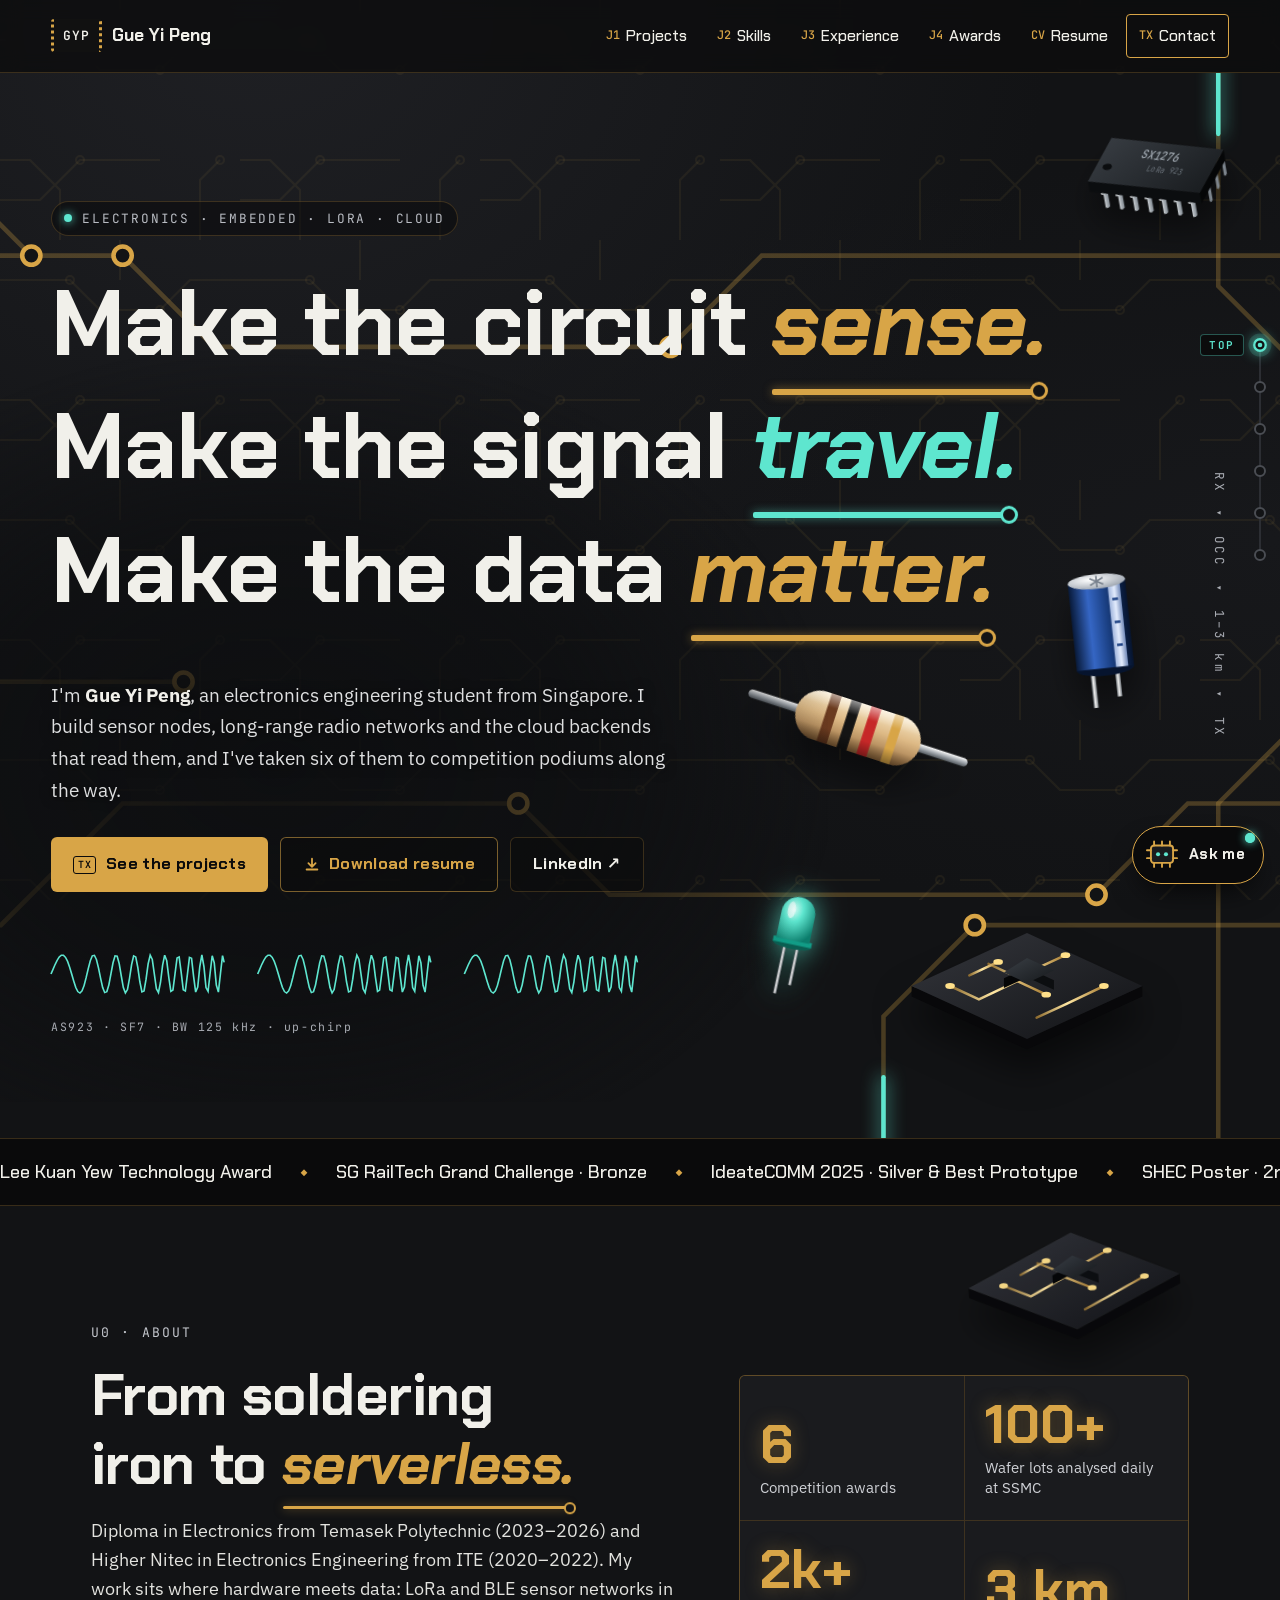
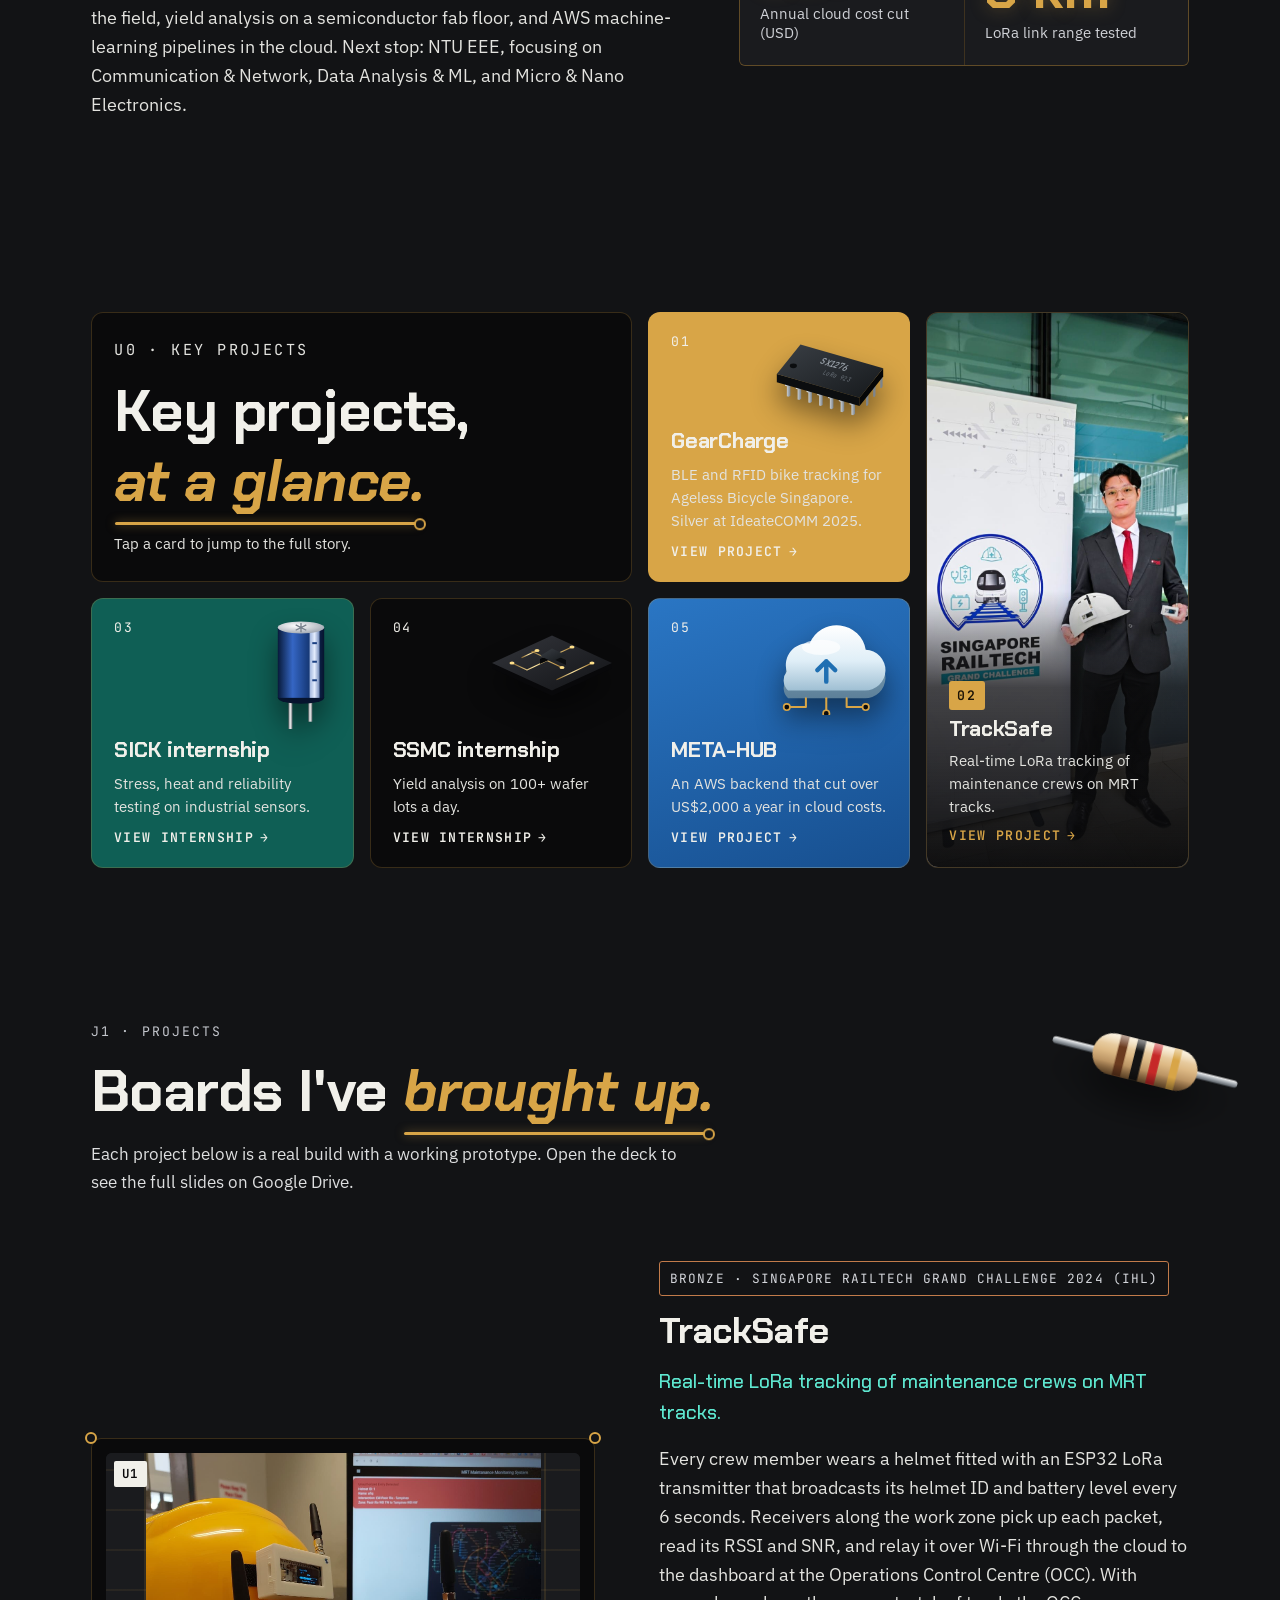
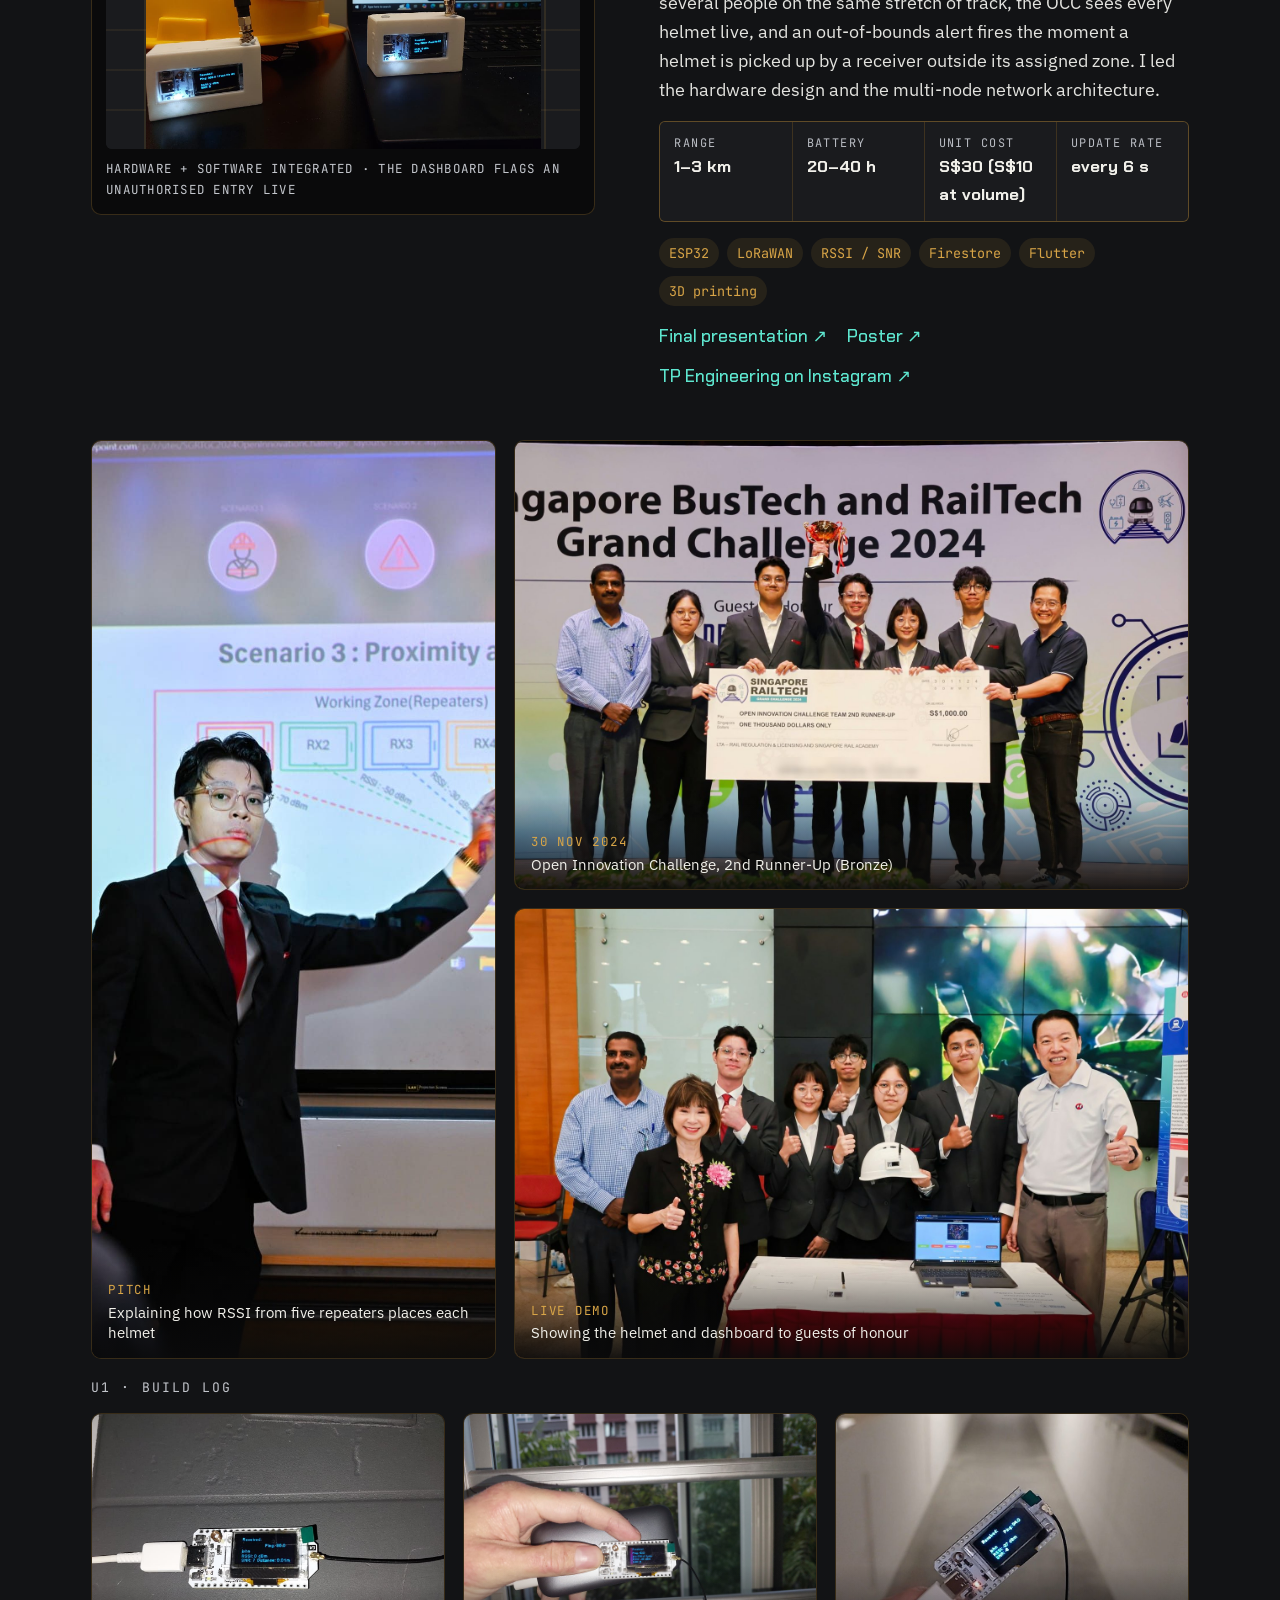
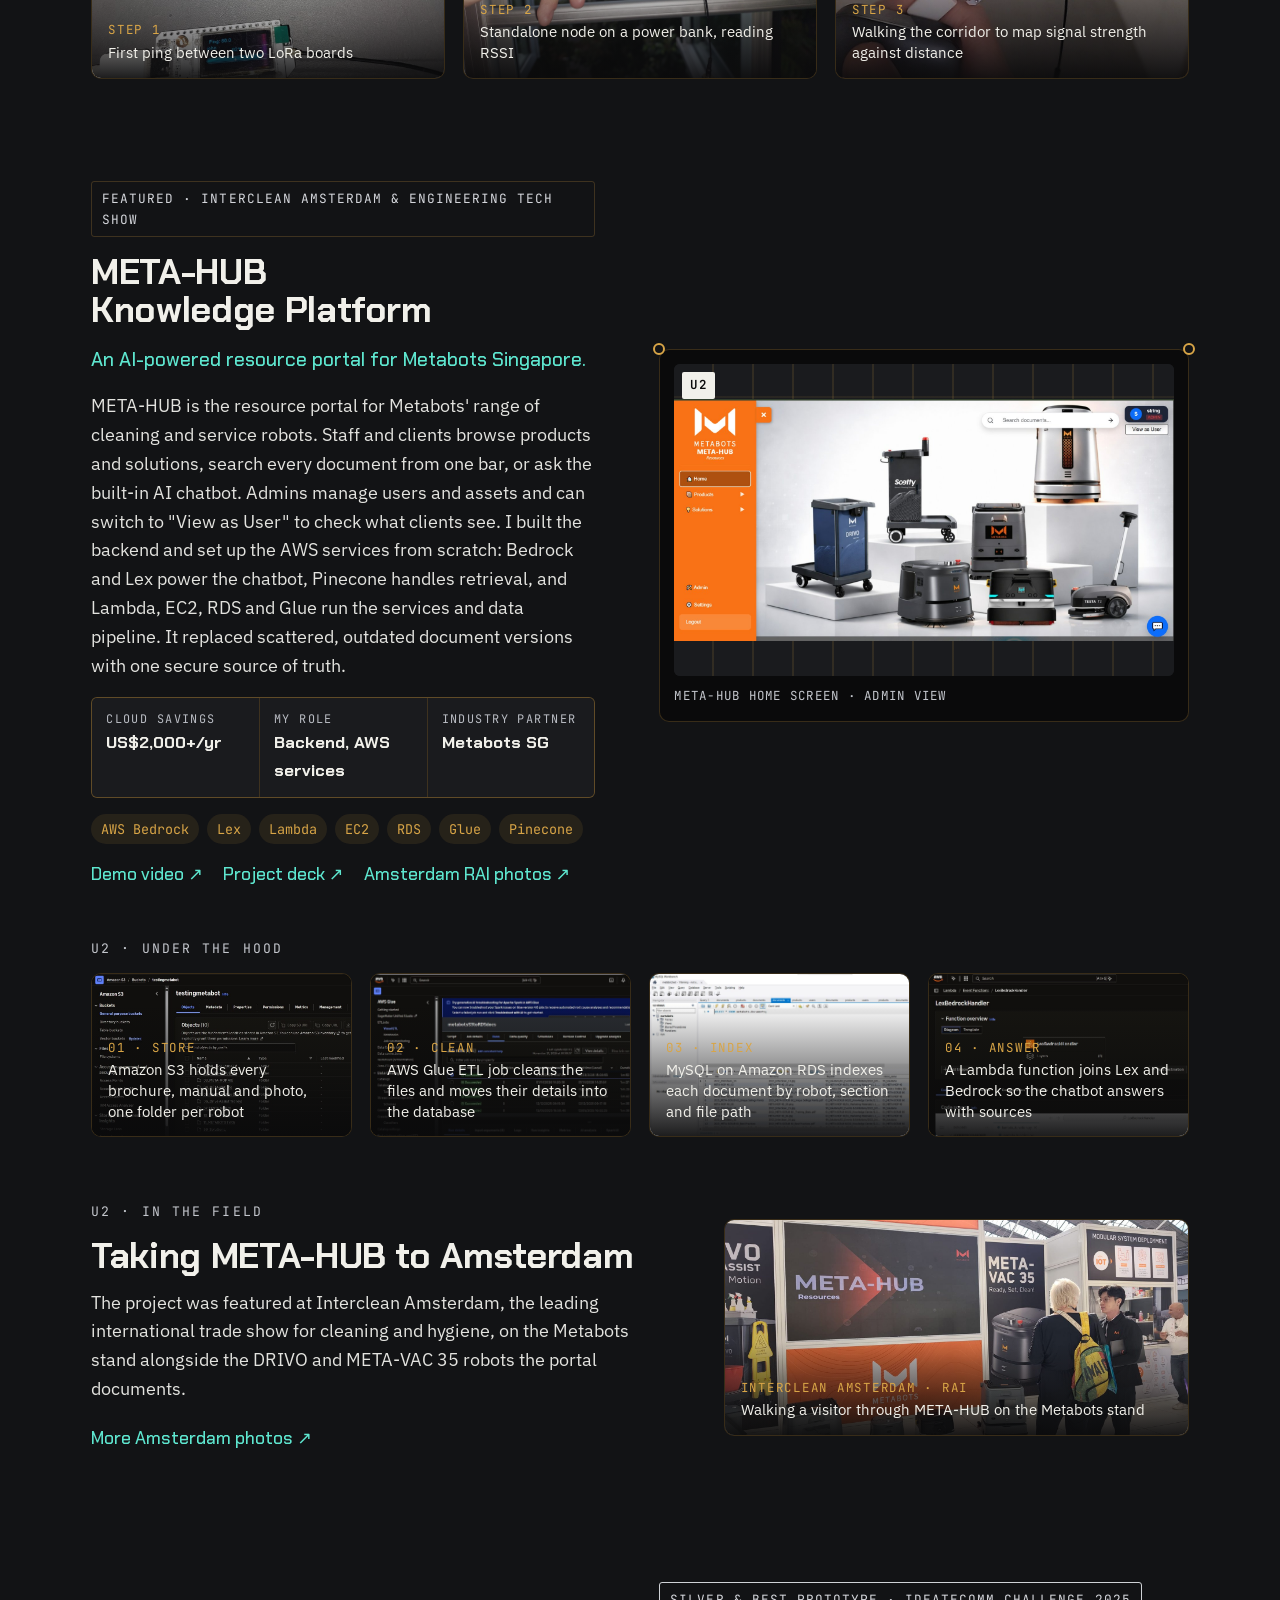
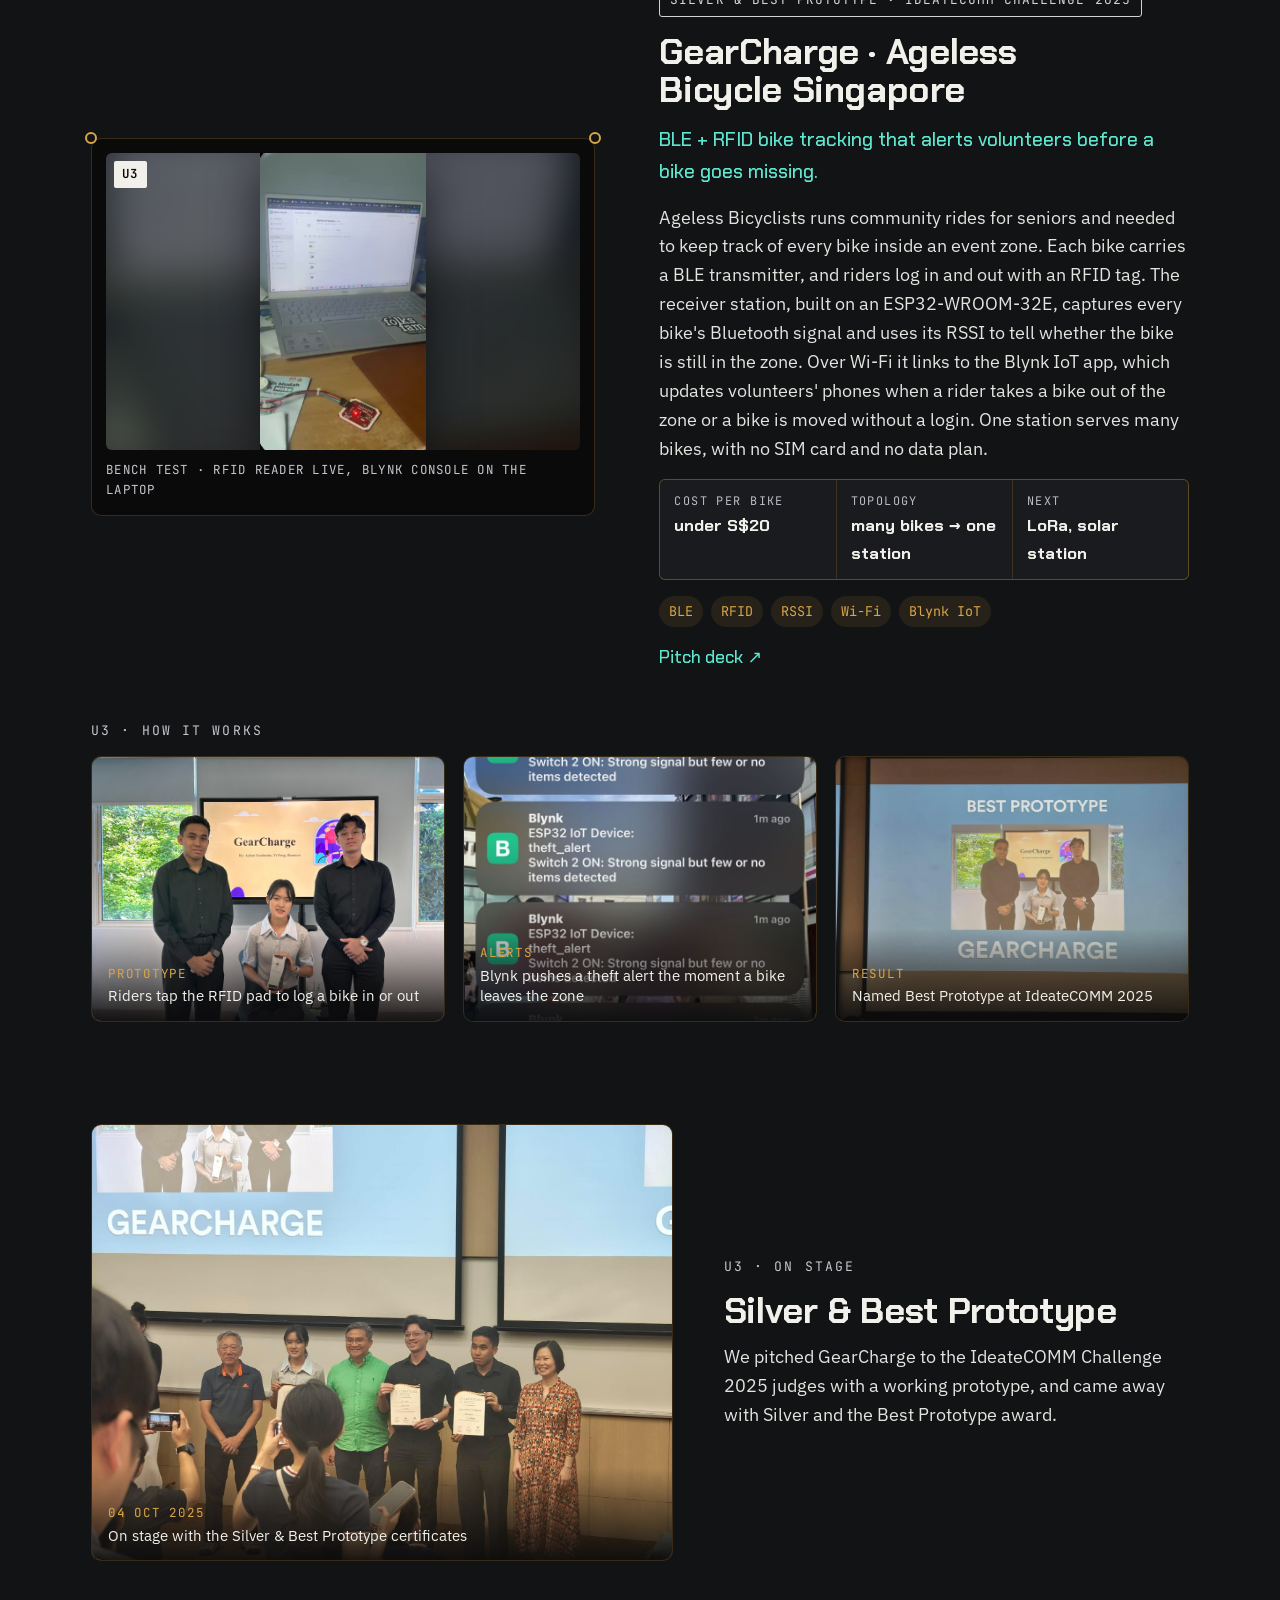
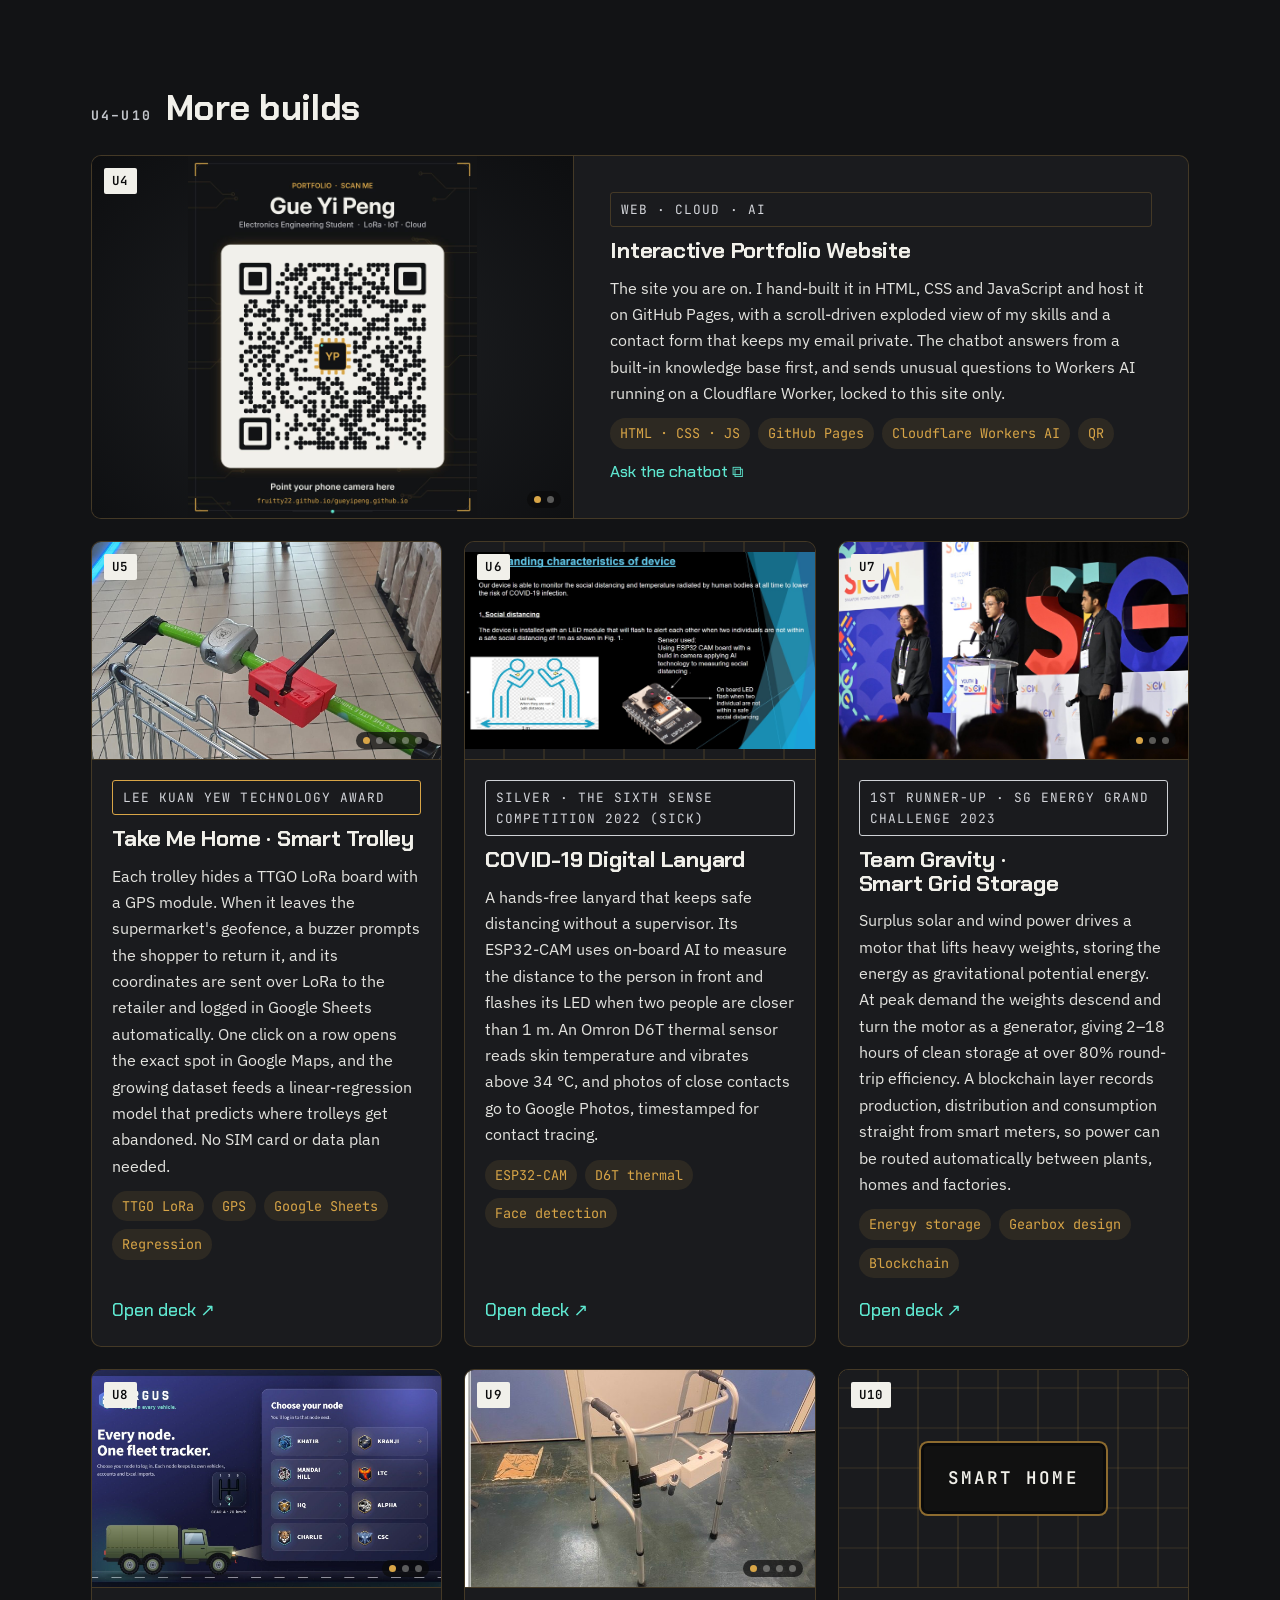
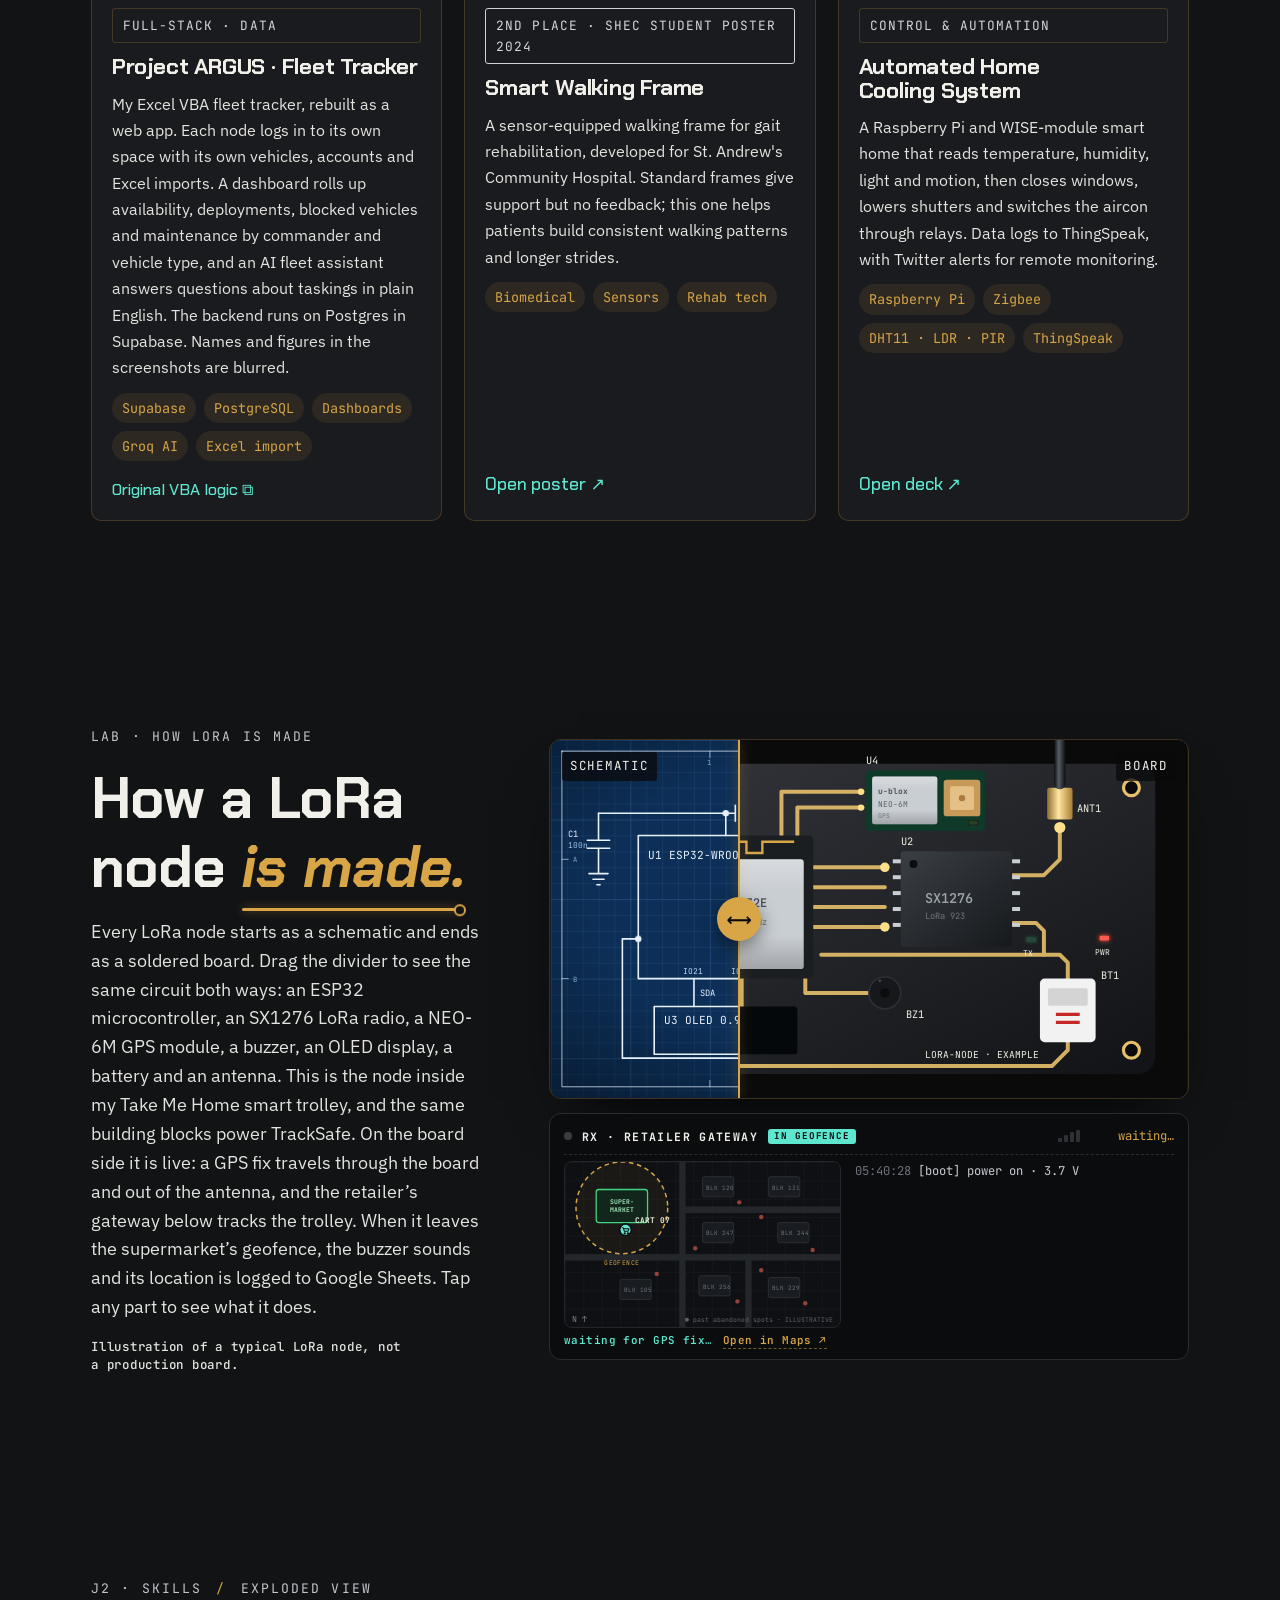
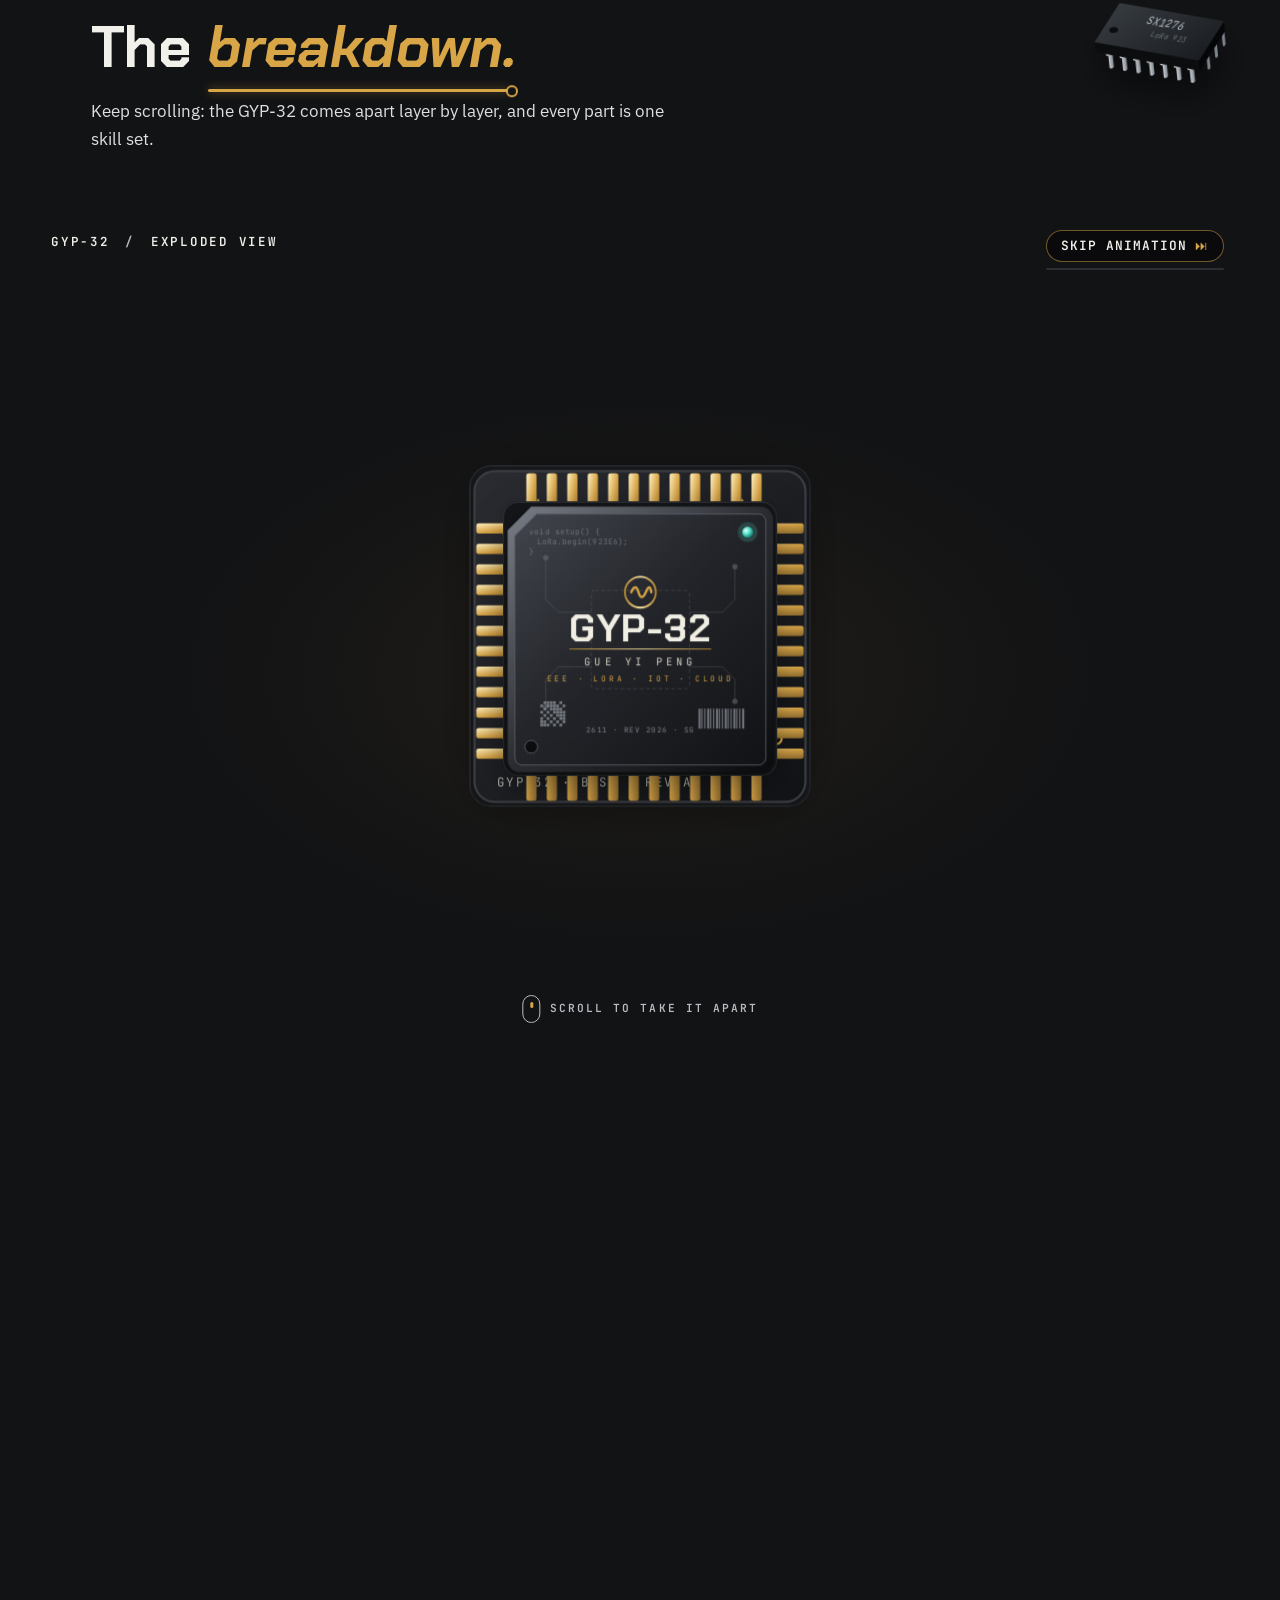
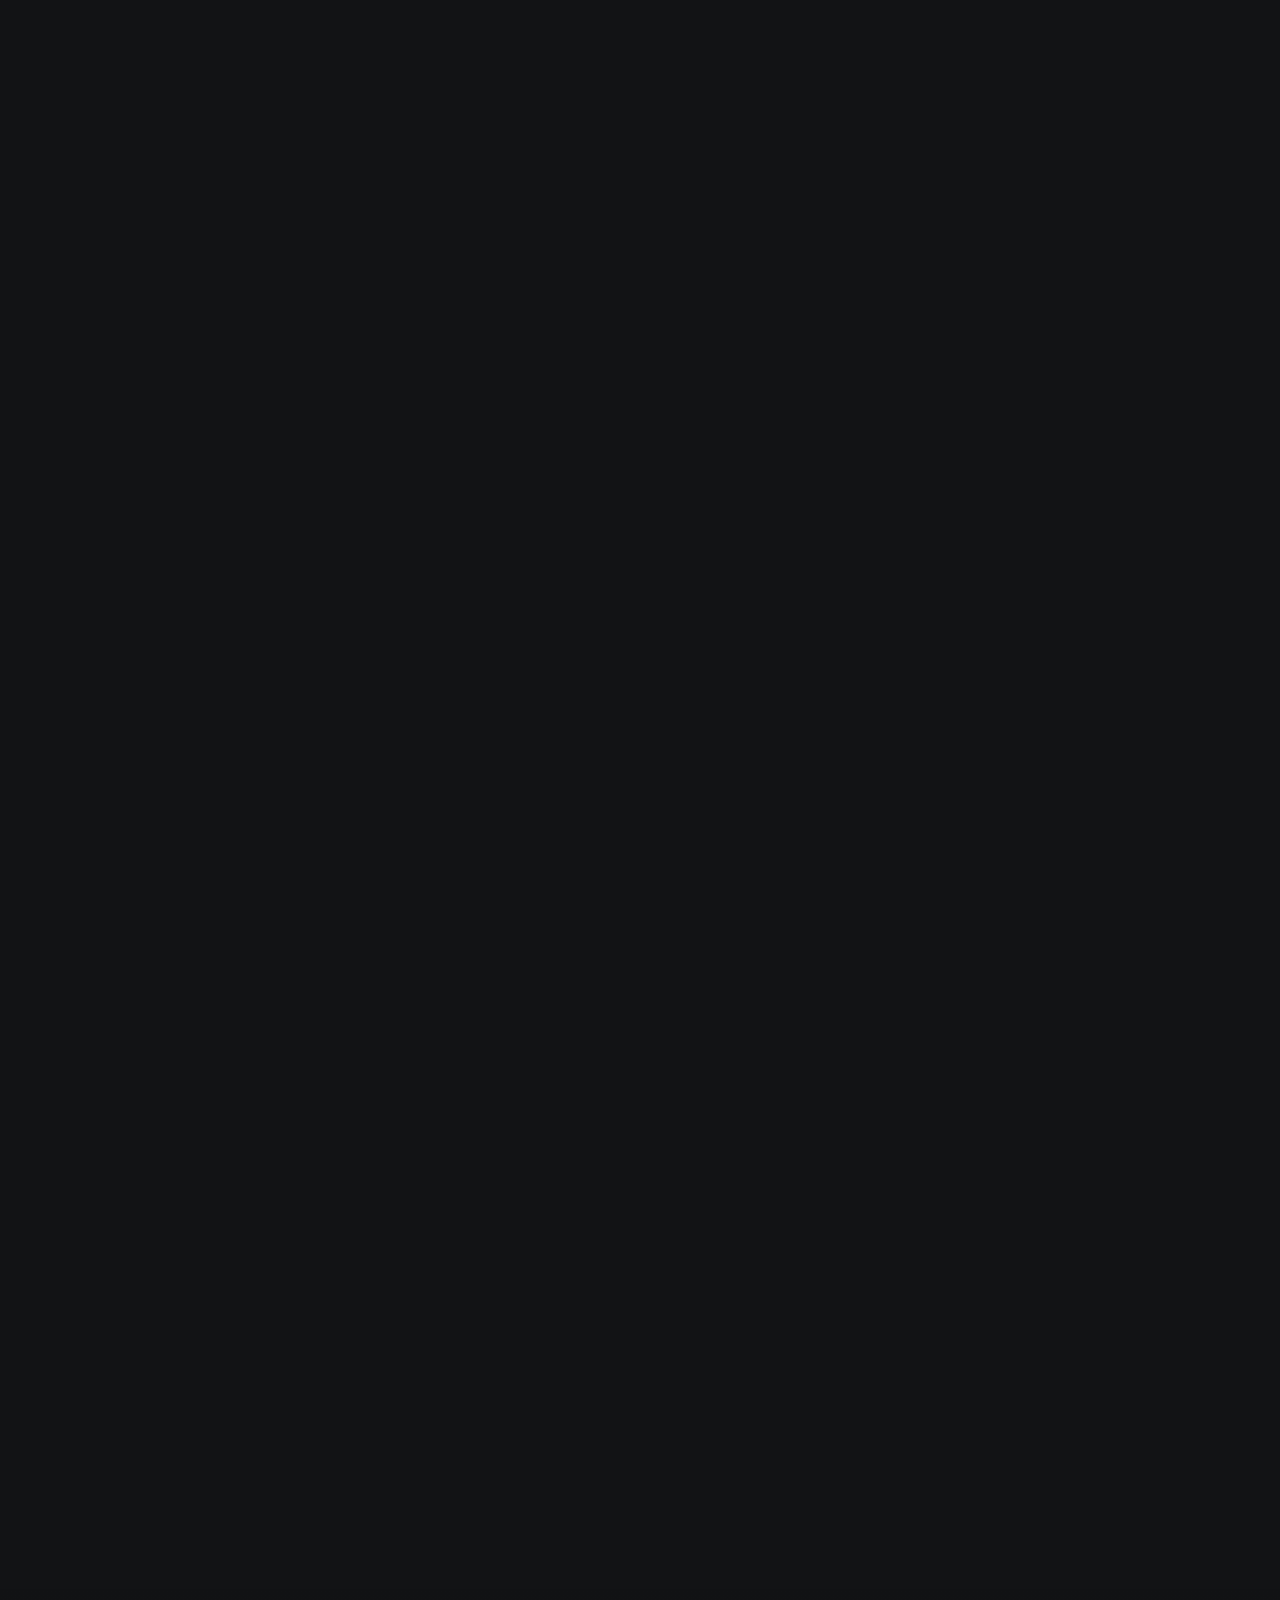
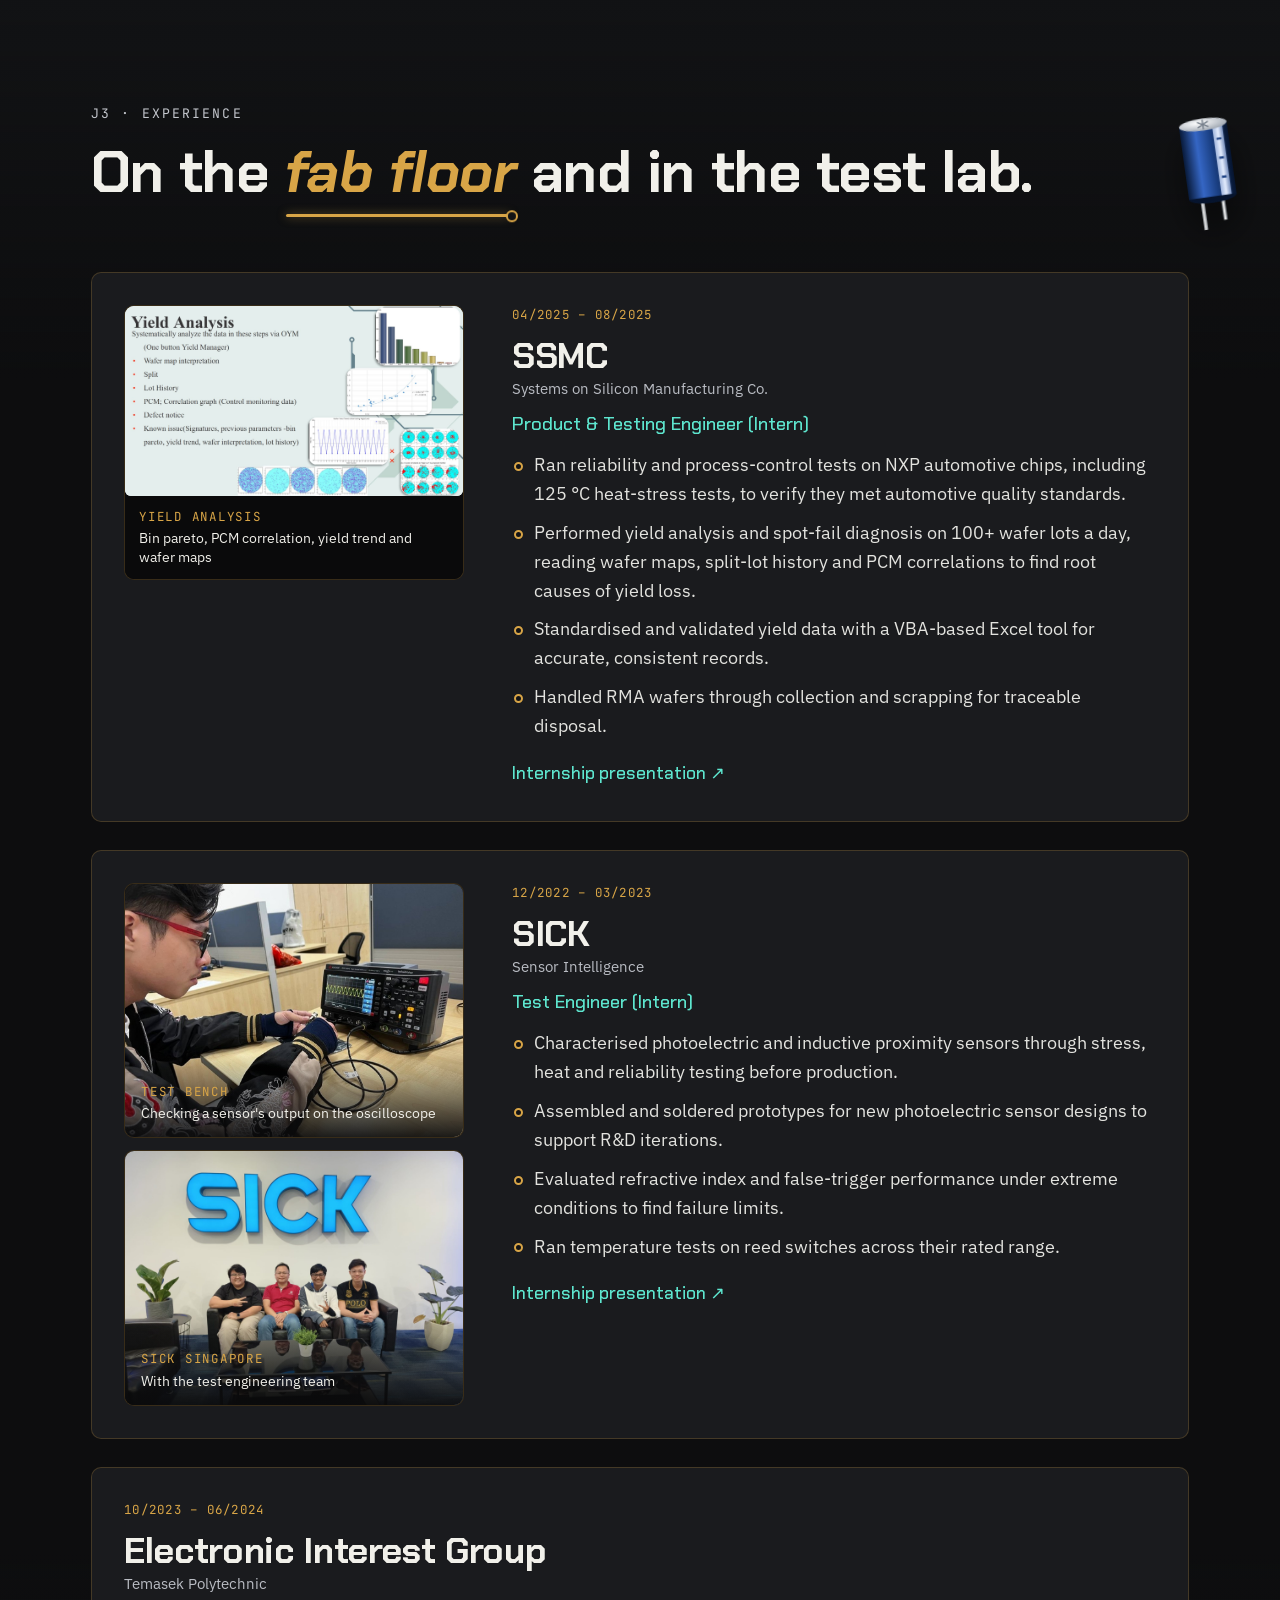
==== commit 3d6e6b66: "LoRa section: live smart trolley node with GPS, buzzer, schematic flair and retailer gateway map Co-" ====
--- a/index.html
+++ b/index.html
@@ -659,63 +659,111 @@
     <section class="compare-sec">
       <div class="wrap compare-wrap">
         <div class="compare-text reveal">
-          <p class="silk">U10 · HOW LORA IS MADE</p>
+          <p class="silk">LAB · HOW LORA IS MADE</p>
           <h2 class="split">How a LoRa node <em>is made.</em></h2>
-          <p>Every LoRa node starts as a schematic and ends as a soldered board. Drag the slider to see the same circuit both ways: an ESP32 microcontroller, an SX1276 LoRa radio, an OLED display, a battery and an antenna. These are the building blocks behind TrackSafe and the Smart Trolley.</p>
+          <p>Every LoRa node starts as a schematic and ends as a soldered board. Drag the divider to see the same circuit both ways: an ESP32 microcontroller, an SX1276 LoRa radio, a NEO-6M GPS module, a buzzer, an OLED display, a battery and an antenna. This is the node inside my Take Me Home smart trolley, and the same building blocks power TrackSafe. On the board side it is live: a GPS fix travels through the board and out of the antenna, and the retailer’s gateway below tracks the trolley. When it leaves the supermarket’s geofence, the buzzer sounds and its location is logged to Google Sheets. Tap any part to see what it does.</p>
           <p class="cmp-note">Illustration of a typical LoRa node, not a production board.</p>
         </div>
+        <div class="cmp-col">
         <div class="compare reveal" id="compare" style="--pos:50%">
           <!-- BEFORE: schematic -->
-          <svg class="cmp cmp-sch" viewBox="0 0 800 450" role="img" aria-label="Illustrative schematic of a LoRa sensor node">
+          <svg class="cmp cmp-sch" viewBox="0 0 800 450" role="img" aria-label="Illustrative schematic of a LoRa sensor node: ESP32, SX1276 radio, OLED, battery, antenna and decoupling capacitors">
             <defs>
               <pattern id="bp-grid" width="20" height="20" patternUnits="userSpaceOnUse"><path d="M20 0H0V20" fill="none" stroke="#2c5c8f" stroke-width=".6"/></pattern>
+              <pattern id="bp-grid-major" width="100" height="100" patternUnits="userSpaceOnUse"><path d="M100 0H0V100" fill="none" stroke="#3d74b0" stroke-width="1"/></pattern>
+              <radialGradient id="bp-vignette" cx="50%" cy="45%" r="70%"><stop offset="60%" stop-color="#000" stop-opacity="0"/><stop offset="100%" stop-color="#000" stop-opacity=".35"/></radialGradient>
+              <filter id="sch-glow" x="-20%" y="-20%" width="140%" height="140%"><feGaussianBlur stdDeviation="2.4" result="b"/><feMerge><feMergeNode in="b"/><feMergeNode in="SourceGraphic"/></feMerge></filter>
             </defs>
             <rect width="800" height="450" fill="#0d2f57"/>
             <rect width="800" height="450" fill="url(#bp-grid)"/>
-            <g fill="none" stroke="#e8f1ff" stroke-width="2">
-              <rect x="110" y="120" width="220" height="180"/>
-              <rect x="440" y="140" width="140" height="120"/>
-              <rect x="130" y="335" width="180" height="60"/>
-              <!-- pins U1 right -->
-              <path d="M330 160h20M330 185h20M330 210h20M330 235h20M330 270h20"/>
-              <!-- pins U2 left -->
-              <path d="M420 160h20M420 185h20M420 210h20M420 235h20"/>
-              <!-- SPI nets -->
-              <path d="M350 160h70M350 185h70M350 210h70M350 235h70"/>
-              <!-- RF out to antenna -->
-              <path d="M580 170h60V95"/>
-              <path d="M640 95l-22-35h44z"/>
-              <path d="M640 60V40"/>
-              <!-- I2C to OLED -->
-              <path d="M180 300v35M240 300v35"/>
-              <!-- battery -->
-              <path d="M650 300v20M620 320h60M635 332h30M620 344h60M635 356h30M650 356v24"/>
-              <path d="M650 300V270H350M650 380v20H90V250h20"/>
-              <path d="M580 230h40v40"/>
+            <rect width="800" height="450" fill="url(#bp-grid-major)" opacity=".55"/>
+            <rect width="800" height="450" fill="url(#bp-vignette)"/>
+            <!-- drawing (plotted on when the section first appears) -->
+            <g class="sch-ink" fill="none" stroke="#e8f1ff" stroke-width="2" stroke-linecap="round" stroke-linejoin="round">
+              <path pathLength="1" d="M14 14H786V436H14Z" stroke-width="1.2" opacity=".75"/>
+              <path pathLength="1" d="M200 14v8M400 14v8M600 14v8M200 436v-8M400 436v-8M600 436v-8M14 150h8M14 300h8M786 150h-8M786 300h-8" stroke-width="1" opacity=".75"/>
+              <path pathLength="1" d="M110 120H330V300H110Z"/>
+              <path pathLength="1" d="M440 140H580V260H440Z"/>
+              <path pathLength="1" d="M130 335H310V395H130Z"/>
+              <path pathLength="1" d="M330 160h20M330 185h20M330 210h20M330 235h20M330 270h20"/>
+              <path pathLength="1" d="M420 160h20M420 185h20M420 210h20M420 235h20"/>
+              <path pathLength="1" d="M350 160h70M350 185h70M350 210h70M350 235h70"/>
+              <path pathLength="1" d="M580 170h60V95"/>
+              <path pathLength="1" d="M640 95l-22-35h44zM640 60V40"/>
+              <path pathLength="1" d="M180 300v35M240 300v35"/>
+              <path pathLength="1" d="M650 300v20M620 320h60M635 332h30M620 344h60M635 356h30M650 356v24"/>
+              <path pathLength="1" d="M650 300V270H350M650 380v20H90V250h20"/>
+              <path pathLength="1" d="M580 230h40v40"/>
+              <!-- 3V3 rail + C1 decoupling -->
+              <path pathLength="1" d="M220 120V92M60 92H232M232 82v20"/>
+              <path pathLength="1" d="M60 92V126M46 126h28M46 136h28M60 136V168M48 168h24M53 175h14M58 182h4"/>
+              <!-- C2 decoupling on the radio supply -->
+              <path pathLength="1" d="M470 270v14M458 284h24M458 293h24M470 293v12M460 305h20M465 311h10M469 317h2"/>
+              <!-- U4 GPS on UART2 -->
+              <path pathLength="1" d="M400 42H540V108H400Z"/>
+              <path pathLength="1" d="M290 120V65H400M310 120V85H400"/>
+              <path pathLength="1" d="M540 58h16M556 50v16M548 50h16M548 66h16" stroke-width="1.6"/>
+              <!-- BZ1 piezo buzzer on IO25 -->
+              <path pathLength="1" d="M320 300V318H404M436 318H446V330M404 318a16 16 0 0 0 32 0Z"/>
+              <!-- title block -->
+              <path pathLength="1" d="M560 404H786V436H560ZM560 420H786M668 404V436" stroke-width="1.2"/>
             </g>
-            <g fill="#e8f1ff" font-family="JetBrains Mono, monospace" font-size="14">
-              <text x="122" y="142">U1  ESP32-WROOM</text>
-              <text x="452" y="162">U2  SX1276</text>
+            <g class="sch-dots" fill="#e8f1ff"><circle cx="350" cy="270" r="4"/><circle cx="650" cy="270" r="4"/><circle cx="110" cy="250" r="4"/><circle cx="470" cy="270" r="4"/><circle cx="220" cy="92" r="4"/></g>
+            <!-- labels -->
+            <g class="sch-txt" fill="#e8f1ff" font-family="JetBrains Mono, monospace" font-size="14">
+              <text x="122" y="150">U1  ESP32-WROOM</text>
+              <text x="440" y="132" font-size="13">U2</text><text x="485" y="205" font-size="12" font-weight="700">SX1276</text>
               <text x="142" y="357">U3  OLED 0.96"</text>
-              <text x="690" y="342">BT1</text>
+              <text x="690" y="342">BT1</text><text x="690" y="358" font-size="10" fill="#9fc2ea">3.7 V Li-ion</text>
               <text x="652" y="54">ANT1 923 MHz</text>
+              <text x="238" y="88" font-size="11">3V3</text>
+              <text x="410" y="346" font-size="11">BZ1</text><text x="410" y="358" font-size="9" fill="#9fc2ea">PIEZO</text><text x="314" y="294" font-size="9" fill="#bcd6f5">IO25</text>
+              <text x="412" y="62" font-size="13">U4  NEO-6M</text><text x="412" y="80" font-size="10" fill="#9fc2ea">GPS · UART 9600</text>
+              <text x="566" y="62" font-size="9" fill="#bcd6f5">PATCH</text>
+              <text x="342" y="60" font-size="10">TX</text><text x="342" y="80" font-size="10">RX</text>
+              <g font-size="9" fill="#bcd6f5"><text x="276" y="134">RX2</text><text x="300" y="134">TX2</text><text x="406" y="98">TXD RXD</text></g>
+              <text x="22" y="122" font-size="11">C1</text><text x="22" y="136" font-size="10" fill="#9fc2ea">100n</text>
+              <text x="488" y="288" font-size="11">C2</text><text x="488" y="301" font-size="10" fill="#9fc2ea">100n</text>
+              <g font-size="10" fill="#bcd6f5"><text x="294" y="164">IO18</text><text x="294" y="189">IO23</text><text x="294" y="214">IO19</text><text x="302" y="239">IO5</text>
+                <text x="166" y="294">IO21</text><text x="226" y="294">IO22</text>
+                <text x="446" y="164">SCK</text><text x="446" y="189">MOSI</text><text x="446" y="214">MISO</text><text x="446" y="239">NSS</text><text x="548" y="174">ANT</text><text x="542" y="234">VCC</text></g>
               <text x="357" y="154" font-size="11">SCK</text><text x="357" y="179" font-size="11">MOSI</text><text x="357" y="204" font-size="11">MISO</text><text x="357" y="229" font-size="11">NSS</text>
               <text x="188" y="322" font-size="11">SDA</text><text x="248" y="322" font-size="11">SCL</text>
               <text x="590" y="164" font-size="11">RF</text>
-              <text x="40" y="430" font-size="12" fill="#9fc2ea">LORA-NODE · ILLUSTRATIVE · SHEET 1/1</text>
+              <g font-size="10"><text x="566" y="416" font-weight="700">LORA-NODE</text><text x="674" y="416">SMART TROLLEY · A</text>
+                <text x="566" y="432" fill="#9fc2ea">DRAWN · GYP</text><text x="674" y="432" fill="#9fc2ea">SHEET 1/1 · ILLUS.</text></g>
+              <g font-size="9" fill="#7fa6d4"><text x="196" y="32">1</text><text x="396" y="32">2</text><text x="596" y="32">3</text><text x="28" y="154">A</text><text x="28" y="304">B</text></g>
             </g>
-            <g fill="#e8f1ff"><circle cx="350" cy="270" r="4"/><circle cx="650" cy="270" r="4"/><circle cx="110" cy="250" r="4"/></g>
+            <!-- live nets: light up in step with the packet on the board -->
+            <g class="sch-live" fill="none" stroke-linecap="round" filter="url(#sch-glow)">
+              <path d="M350 235h70" stroke="#5ee6cf" stroke-width="3" stroke-dasharray="7 9" opacity="0"><animate attributeName="stroke-dashoffset" values="32;0" dur=".45s" repeatCount="indefinite"/><animate attributeName="opacity" dur="2.8s" repeatCount="indefinite" values="0;0;1;1;0;0" keyTimes="0;0.03;0.04;0.20;0.22;1"/></path>
+              <path d="M350 160h70" stroke="#5ee6cf" stroke-width="3" stroke-dasharray="7 9" opacity="0"><animate attributeName="stroke-dashoffset" values="32;0" dur=".45s" repeatCount="indefinite"/><animate attributeName="opacity" dur="2.8s" repeatCount="indefinite" values="0;0;1;1;0;0" keyTimes="0;0.05;0.06;0.22;0.24;1"/></path>
+              <path d="M350 185h70" stroke="#5ee6cf" stroke-width="3" stroke-dasharray="7 9" opacity="0"><animate attributeName="stroke-dashoffset" values="32;0" dur=".45s" repeatCount="indefinite"/><animate attributeName="opacity" dur="2.8s" repeatCount="indefinite" values="0;0;1;1;0;0" keyTimes="0;0.07;0.08;0.28;0.30;1"/></path>
+              <path d="M580 170h60V95" stroke="#ffe08a" stroke-width="3.4" stroke-dasharray="7 9" opacity="0"><animate attributeName="stroke-dashoffset" values="32;0" dur=".45s" repeatCount="indefinite"/><animate attributeName="opacity" dur="2.8s" repeatCount="indefinite" values="0;0;1;1;0;0" keyTimes="0;0.29;0.30;0.42;0.44;1"/></path>
+              <path d="M420 210h-70" stroke="#d8a547" stroke-width="3" stroke-dasharray="7 9" opacity="0"><animate attributeName="stroke-dashoffset" values="32;0" dur=".45s" repeatCount="indefinite"/><animate attributeName="opacity" dur="2.8s" repeatCount="indefinite" values="0;0;1;1;0;0" keyTimes="0;0.65;0.66;0.80;0.82;1"/></path>
+              <path d="M180 300v35" stroke="#5ee6cf" stroke-width="3" stroke-dasharray="7 9" opacity="0"><animate attributeName="stroke-dashoffset" values="32;0" dur=".45s" repeatCount="indefinite"/><animate attributeName="opacity" dur="2.8s" repeatCount="indefinite" values="0;0;1;1;0;0" keyTimes="0;0.81;0.82;0.92;0.94;1"/></path>
+              <path d="M240 300v35" stroke="#5ee6cf" stroke-width="3" stroke-dasharray="7 9" opacity="0"><animate attributeName="stroke-dashoffset" values="32;0" dur=".45s" repeatCount="indefinite"/><animate attributeName="opacity" dur="2.8s" repeatCount="indefinite" values="0;0;1;1;0;0" keyTimes="0;0.83;0.84;0.94;0.96;1"/></path>
+              <path d="M400 65H290V120" stroke="#9be15d" stroke-width="3" stroke-dasharray="7 9" opacity="0"><animate attributeName="stroke-dashoffset" values="32;0" dur=".45s" repeatCount="indefinite"/><animate attributeName="opacity" dur="2.8s" repeatCount="indefinite" values="0;0;1;1;0;0" keyTimes="0;0.89;0.90;0.97;0.99;1"/></path>
+              <path class="sch-bz" d="M320 300V318H404" stroke="#ff6b5a" stroke-width="3" stroke-dasharray="7 9" opacity="0"><animate attributeName="stroke-dashoffset" values="32;0" dur=".45s" repeatCount="indefinite"/></path>
+              <g stroke="#5ee6cf" stroke-width="2">
+                <path d="M624 32a22 22 0 0 1 32 0" opacity="0"><animate attributeName="opacity" dur="2.8s" repeatCount="indefinite" values="0;0;1;0;0" keyTimes="0;.41;.46;.62;1"/></path>
+                <path d="M614 22a36 36 0 0 1 52 0" opacity="0"><animate attributeName="opacity" dur="2.8s" repeatCount="indefinite" values="0;0;.8;0;0" keyTimes="0;.46;.51;.68;1"/></path>
+                <path d="M604 12a50 50 0 0 1 72 0" opacity="0"><animate attributeName="opacity" dur="2.8s" repeatCount="indefinite" values="0;0;.6;0;0" keyTimes="0;.51;.56;.74;1"/></path>
+              </g>
+            </g>
           </svg>
           <!-- AFTER: assembled PCB -->
           <svg class="cmp cmp-pcb" viewBox="0 0 800 450" role="img" aria-label="Illustrative assembled LoRa sensor node circuit board">
             <rect width="800" height="450" fill="#0a0a0b"/>
             <rect x="40" y="30" width="720" height="390" rx="22" fill="url(#g3-pcb)"/>
-            <g fill="none" stroke="#e7c06a" stroke-width="5" stroke-linecap="round" stroke-linejoin="round" opacity=".9">
-              <path d="M330 160h90M330 185h90M330 210h90M330 235h90"/>
-              <path d="M580 170h40l20-20V110"/>
-              <path d="M180 300v35M240 300v35"/>
-              <path d="M650 300V280l-10-10H340M650 380v10l-20 20H110l-20-20V260l10-10h10"/>
-              <path d="M580 230h30l10 10v30"/>
+            <g class="pcb-traces" fill="none" stroke="#e7c06a" stroke-width="5" stroke-linecap="round" stroke-linejoin="round" opacity=".9">
+              <path pathLength="1" d="M330 160h90M330 185h90M330 210h90M330 235h90"/>
+              <path pathLength="1" d="M580 170h40l20-20V110"/>
+              <path pathLength="1" d="M180 300v35M240 300v35"/>
+              <path pathLength="1" d="M650 300V280l-10-10H340M650 380v10l-20 20H110l-20-20V260l10-10h10"/>
+              <path pathLength="1" d="M580 230h30l10 10v30"/>
+                          <path pathLength="1" d="M290 120V65H392M310 120V85H392"/>
+                          <path pathLength="1" d="M320 300V318H398"/>
             </g>
             <g fill="#ffe08a"><circle cx="420" cy="160" r="6"/><circle cx="420" cy="235" r="6"/><circle cx="640" cy="110" r="7"/><circle cx="90" cy="300" r="6"/></g>
             <!-- U1 ESP32 module: shield can -->
@@ -733,9 +781,12 @@
             <g fill="#c9ced3"><rect x="430" y="150" width="10" height="5"/><rect x="430" y="170" width="10" height="5"/><rect x="430" y="190" width="10" height="5"/><rect x="430" y="210" width="10" height="5"/><rect x="430" y="230" width="10" height="5"/><rect x="580" y="150" width="10" height="5"/><rect x="580" y="170" width="10" height="5"/><rect x="580" y="190" width="10" height="5"/><rect x="580" y="210" width="10" height="5"/><rect x="580" y="230" width="10" height="5"/></g>
             <!-- U3 OLED -->
             <rect x="130" y="335" width="180" height="60" rx="4" fill="#05080a"/>
-            <text x="144" y="358" font-family="JetBrains Mono, monospace" font-size="12" fill="#5ee6cf">Ping: 19.0  ID: TAN</text>
-            <rect x="144" y="368" width="150" height="12" rx="6" fill="none" stroke="#5ee6cf" stroke-width="2"/>
-            <rect x="147" y="371" width="140" height="6" rx="3" fill="#5ee6cf"/>
+            <g class="oled-boot"><rect x="132" y="337" width="176" height="56" rx="3" fill="#05080a"/>
+              <text id="oled-b1" x="144" y="358" font-family="JetBrains Mono, monospace" font-size="12" fill="#5ee6cf">GYP LoRa v1.0</text>
+              <rect x="144" y="370" width="150" height="10" rx="5" fill="none" stroke="#5ee6cf" stroke-width="1.6"/>
+              <rect class="oled-bar" x="146" y="372" width="146" height="6" rx="3" fill="#5ee6cf"/></g>
+            <text id="oled-1" x="144" y="358" font-family="JetBrains Mono, monospace" font-size="12" fill="#5ee6cf">CART 07  GPS 3D</text>
+            <text id="oled-2" x="144" y="381" font-family="JetBrains Mono, monospace" font-size="12" fill="#5ee6cf">RSSI -87dBm SNR 7</text>
             <!-- antenna SMA + whip -->
             <rect x="624" y="60" width="32" height="40" rx="3" fill="url(#g3-gold)"/>
             <rect x="633" y="-10" width="14" height="72" rx="7" fill="url(#g3-whip)"/>
@@ -743,18 +794,139 @@
             <rect x="615" y="300" width="70" height="80" rx="6" fill="#f2f2f2"/>
             <rect x="625" y="312" width="50" height="22" rx="2" fill="#d4d4d4"/>
             <path d="M635 345h30M635 355h30" stroke="#c62828" stroke-width="4"/>
+            <!-- U4 GPS module: NEO-6M with ceramic patch antenna -->
+            <rect x="396" y="38" width="150" height="76" rx="5" fill="#0f3a2a"/>
+            <rect x="404" y="46" width="82" height="60" rx="3" fill="#c9ced3"/><rect x="404" y="46" width="82" height="60" rx="3" fill="url(#g3-shade)" opacity=".5"/>
+            <text x="411" y="68" font-family="JetBrains Mono, monospace" font-size="10" font-weight="700" fill="#4a5056">u-blox</text>
+            <text x="411" y="84" font-family="JetBrains Mono, monospace" font-size="10" fill="#5b636b">NEO-6M</text>
+            <text x="411" y="98" font-family="JetBrains Mono, monospace" font-size="8" fill="#6b737b">GPS</text>
+            <rect x="494" y="50" width="46" height="46" rx="4" fill="#c79a5a"/><rect x="502" y="58" width="30" height="30" rx="2" fill="#e4bf86"/><circle cx="517" cy="73" r="4" fill="#a87b3e"/>
+            <circle cx="390" cy="65" r="4" fill="#ffe08a"/><circle cx="390" cy="85" r="4" fill="#ffe08a"/>
+            <!-- GPS fix LED -->
+            <rect x="524" y="100" width="14" height="8" rx="2" fill="#16261c"/>
+            <rect x="526" y="102" width="10" height="4" rx="1" fill="#9be15d" opacity=".15" filter="url(#sig-glow)"><animate attributeName="opacity" dur="2.8s" repeatCount="indefinite" values=".15;.15;1;.15" keyTimes="0;.88;.92;1"/></rect>
+            <!-- BZ1 piezo buzzer -->
+            <g class="pcb-bz">
+              <circle class="bz-ring" cx="420" cy="318" r="22" fill="none" stroke="#ff6b5a" stroke-width="2.5" opacity="0"/>
+              <circle class="bz-ring b2" cx="420" cy="318" r="22" fill="none" stroke="#ff6b5a" stroke-width="2.5" opacity="0"/>
+              <circle cx="420" cy="318" r="20" fill="#16181b" stroke="#2c3035" stroke-width="2"/>
+              <circle cx="420" cy="318" r="6" fill="#0b0c0e"/>
+              <text x="412" y="306" font-family="JetBrains Mono, monospace" font-size="8" fill="#6b737b">+</text>
+            </g>
+            <!-- LIVE SIGNAL: one packet every 2.8 s. ESP32 -> SPI -> SX1276 -> antenna, ACK back, OLED refresh -->
+            <defs>
+              <filter id="sig-glow" x="-200%" y="-200%" width="500%" height="500%"><feGaussianBlur stdDeviation="3.2" result="b"/><feMerge><feMergeNode in="b"/><feMergeNode in="SourceGraphic"/></feMerge></filter>
+              <path id="p-sck"  d="M330 160h90"/><path id="p-mosi" d="M330 185h90"/>
+              <path id="p-miso" d="M420 210h-90"/><path id="p-nss"  d="M330 235h90"/>
+              <path id="p-rf"   d="M580 170h40l20-20V12"/>
+              <path id="p-gps" d="M392 65H290V120"/>
+              <path id="p-sda"  d="M180 300v35"/><path id="p-scl" d="M240 300v35"/>
+            </defs>
+            <g class="sig" filter="url(#sig-glow)">
+              <g fill="#5ee6cf">
+                <circle r="4.5" opacity="0"><animateMotion dur="2.8s" repeatCount="indefinite" calcMode="linear" keyPoints="0;0;1;1" keyTimes="0;.04;.2;1"><mpath href="#p-nss"/></animateMotion><animate attributeName="opacity" dur="2.8s" repeatCount="indefinite" values="0;1;1;0;0" keyTimes="0;.04;.2;.22;1"/></circle>
+                <circle r="4.5" opacity="0"><animateMotion dur="2.8s" repeatCount="indefinite" calcMode="linear" keyPoints="0;0;1;1" keyTimes="0;.06;.22;1"><mpath href="#p-sck"/></animateMotion><animate attributeName="opacity" dur="2.8s" repeatCount="indefinite" values="0;1;1;0;0" keyTimes="0;.06;.22;.24;1"/></circle>
+                <circle r="4.5" opacity="0"><animateMotion dur="2.8s" repeatCount="indefinite" calcMode="linear" keyPoints="0;0;1;1" keyTimes="0;.08;.24;1"><mpath href="#p-mosi"/></animateMotion><animate attributeName="opacity" dur="2.8s" repeatCount="indefinite" values="0;1;1;0;0" keyTimes="0;.08;.24;.26;1"/></circle>
+                <circle r="4.5" opacity="0"><animateMotion dur="2.8s" repeatCount="indefinite" calcMode="linear" keyPoints="0;0;1;1" keyTimes="0;.12;.28;1"><mpath href="#p-mosi"/></animateMotion><animate attributeName="opacity" dur="2.8s" repeatCount="indefinite" values="0;1;1;0;0" keyTimes="0;.12;.28;.3;1"/></circle>
+              </g>
+              <!-- GPS fix arrives over UART -->
+              <g fill="#9be15d">
+                <circle r="4.2" opacity="0"><animateMotion dur="2.8s" repeatCount="indefinite" calcMode="linear" keyPoints="0;0;1;1" keyTimes="0;.9;.98;1"><mpath href="#p-gps"/></animateMotion><animate attributeName="opacity" dur="2.8s" repeatCount="indefinite" values="0;0;1;1;0" keyTimes="0;.9;.91;.98;1"/></circle>
+                <circle r="4.2" opacity="0"><animateMotion dur="2.8s" repeatCount="indefinite" calcMode="linear" keyPoints="0;0;1;1" keyTimes="0;.93;.995;1"><mpath href="#p-gps"/></animateMotion><animate attributeName="opacity" dur="2.8s" repeatCount="indefinite" values="0;0;1;1;0" keyTimes="0;.93;.94;.99;1"/></circle>
+              </g>
+              <!-- RF burst up the antenna -->
+              <circle r="5.5" fill="#ffe08a" opacity="0"><animateMotion dur="2.8s" repeatCount="indefinite" calcMode="linear" keyPoints="0;0;1;1" keyTimes="0;.3;.42;1"><mpath href="#p-rf"/></animateMotion><animate attributeName="opacity" dur="2.8s" repeatCount="indefinite" values="0;1;1;0;0" keyTimes="0;.3;.42;.44;1"/></circle>
+              <!-- ACK comes back on MISO -->
+              <circle r="4.5" fill="#d8a547" opacity="0"><animateMotion dur="2.8s" repeatCount="indefinite" calcMode="linear" keyPoints="0;0;1;1" keyTimes="0;.66;.8;1"><mpath href="#p-miso"/></animateMotion><animate attributeName="opacity" dur="2.8s" repeatCount="indefinite" values="0;1;1;0;0" keyTimes="0;.66;.8;.82;1"/></circle>
+              <!-- I2C refresh to the OLED -->
+              <g fill="#5ee6cf">
+                <circle r="3.5" opacity="0"><animateMotion dur="2.8s" repeatCount="indefinite" calcMode="linear" keyPoints="0;0;1;1" keyTimes="0;.82;.9;1"><mpath href="#p-sda"/></animateMotion><animate attributeName="opacity" dur="2.8s" repeatCount="indefinite" values="0;1;1;0;0" keyTimes="0;.82;.9;.92;1"/></circle>
+                <circle r="3.5" opacity="0"><animateMotion dur="2.8s" repeatCount="indefinite" calcMode="linear" keyPoints="0;0;1;1" keyTimes="0;.84;.92;1"><mpath href="#p-scl"/></animateMotion><animate attributeName="opacity" dur="2.8s" repeatCount="indefinite" values="0;1;1;0;0" keyTimes="0;.84;.92;.94;1"/></circle>
+              </g>
+            </g>
+            <!-- radio waves from the antenna tip -->
+            <g fill="none" stroke="#5ee6cf" stroke-width="2.5">
+              <circle cx="640" cy="10" r="10" opacity="0"><animate attributeName="r" dur="2.8s" repeatCount="indefinite" values="10;10;120;120" keyTimes="0;.42;.78;1"/><animate attributeName="opacity" dur="2.8s" repeatCount="indefinite" values="0;.9;0;0" keyTimes="0;.42;.78;1"/></circle>
+              <circle cx="640" cy="10" r="10" opacity="0"><animate attributeName="r" dur="2.8s" repeatCount="indefinite" values="10;10;120;120" keyTimes="0;.5;.86;1"/><animate attributeName="opacity" dur="2.8s" repeatCount="indefinite" values="0;.7;0;0" keyTimes="0;.5;.86;1"/></circle>
+              <circle cx="640" cy="10" r="10" opacity="0"><animate attributeName="r" dur="2.8s" repeatCount="indefinite" values="10;10;120;120" keyTimes="0;.58;.94;1"/><animate attributeName="opacity" dur="2.8s" repeatCount="indefinite" values="0;.5;0;0" keyTimes="0;.58;.94;1"/></circle>
+            </g>
+            <!-- PWR LED -->
+            <rect x="688" y="244" width="16" height="10" rx="2" fill="#2a1a1a"/>
+            <rect class="pwr-led" x="690" y="246" width="12" height="6" rx="1.5" fill="#ff5a4e" filter="url(#sig-glow)"/>
+            <text x="684" y="270" font-family="JetBrains Mono, monospace" font-size="10" fill="#eef1e4">PWR</text>
+            <!-- TX LED next to the radio -->
+            <rect x="596" y="246" width="16" height="10" rx="2" fill="#1d2a22"/>
+            <rect x="598" y="248" width="12" height="6" rx="1.5" fill="#5ee6cf" opacity=".15" filter="url(#sig-glow)"><animate attributeName="opacity" dur="2.8s" repeatCount="indefinite" values=".15;.15;1;.15;.15" keyTimes="0;.28;.32;.44;1"/></rect>
+            <text x="594" y="272" font-family="JetBrains Mono, monospace" font-size="10" fill="#eef1e4">TX</text>
             <!-- silkscreen -->
             <g fill="#eef1e4" font-family="JetBrains Mono, monospace" font-size="13">
-              <text x="110" y="112">U1</text><text x="440" y="132">U2</text><text x="130" y="415">U3</text><text x="692" y="300">BT1</text><text x="662" y="90">ANT1</text>
+              <text x="110" y="112">U1</text><text x="446" y="350">BZ1</text><text x="396" y="30">U4</text><text x="440" y="132">U2</text><text x="130" y="415">U3</text><text x="692" y="300">BT1</text><text x="662" y="90">ANT1</text>
               <text x="470" y="400" font-size="12">LORA-NODE · EXAMPLE</text>
             </g>
             <g fill="#0a0a0b" stroke="#e7c06a" stroke-width="4"><circle cx="70" cy="60" r="10"/><circle cx="730" cy="60" r="10"/><circle cx="70" cy="390" r="10"/><circle cx="730" cy="390" r="10"/></g>
           </svg>
-          <div class="cmp-line" aria-hidden="true"><span class="cmp-knob">⟷</span></div>
+          <div class="sch-scan" aria-hidden="true"></div>
+          <div class="sch-cross" aria-hidden="true"><i class="cx"></i><i class="cy"></i><span class="cxy">X 000 · Y 000</span></div>
+          <div class="cmp-line" aria-hidden="true"></div>
+          <span class="cmp-knob k1" role="slider" tabindex="0" aria-label="Divider between schematic and board" aria-valuemin="0" aria-valuemax="100" aria-valuenow="50">⟷</span>
           <span class="cmp-label cmp-l">SCHEMATIC</span>
           <span class="cmp-label cmp-r">BOARD</span>
-          <label class="sr-only" for="cmp-range">Compare schematic and board</label>
-          <input type="range" id="cmp-range" class="cmp-range" min="0" max="100" value="50">
+          <!-- tap-to-explain hotspots (board side only) -->
+          <div class="cmp-hot" id="cmp-hot">
+            <button type="button" class="hs" style="--x:27.5;--y:40" data-t="U1 · ESP32-WROOM-32E" data-d="The brain. A dual-core 240 MHz chip with Wi-Fi and Bluetooth. It reads the sensors, runs the logic and hands each packet to the radio.">U1</button>
+            <button type="button" class="hs" style="--x:47;--y:31" data-t="SPI bus" data-d="Four lines (SCK, MOSI, MISO, NSS) link the ESP32 to the radio. The glowing dots are a packet going out, and the gold one is the reply coming back.">SPI</button>
+            <button type="button" class="hs" style="--x:69;--y:55" data-t="U2 · SX1276 LoRa radio" data-d="A long-range, low-power radio on 923 MHz, the AS923 band used in Singapore. It trades speed for range, so a small packet can travel kilometres.">U2</button>
+            <button type="button" class="hs" style="--x:80;--y:18" data-t="ANT1 · 923 MHz antenna" data-d="Sends each GPS fix to the retailer’s gateway over LoRa. It reaches across a whole housing estate, with no SIM card or data plan needed.">ANT</button>
+            <button type="button" class="hs" style="--x:55.5;--y:17" data-t="U4 · NEO-6M GPS" data-d="Gets a satellite fix (latitude, longitude and time) through its ceramic patch antenna and sends it to the ESP32 over UART. Every packet carries that fix, so the retailer can see exactly where the trolley is.">U4</button>
+            <button type="button" class="hs" style="--x:52.5;--y:70.5" data-t="BZ1 · Piezo buzzer" data-d="Sounds when the trolley rolls out of the supermarket’s geofence, prompting the shopper to bring it back before it is abandoned.">BZ1</button>
+            <button type="button" class="hs" style="--x:40.5;--y:74" data-t="U3 · 0.96&quot; OLED" data-d="Shows ping, RSSI and SNR on the spot, refreshed over I²C (SDA and SCL) after every packet, so you can check the link without a laptop.">U3</button>
+            <button type="button" class="hs" style="--x:81.25;--y:76" data-t="BT1 · Li-ion battery" data-d="Lets the node run without a cable. Between packets the ESP32 can drop into deep sleep, so one charge lasts much longer.">BT1</button>
+            <div class="hs-card" id="hs-card" role="tooltip" hidden><b></b><p></p></div>
+          </div>
+        </div>
+        <div class="rx-console reveal" id="rx-console" aria-live="off">
+          <div class="rx-head">
+            <span class="rx-dot" aria-hidden="true"></span>
+            <b>RX · RETAILER GATEWAY</b><span class="rx-zone-tag" id="rx-zone-tag">IN GEOFENCE</span>
+            <span class="rx-bars" aria-hidden="true"><i></i><i></i><i></i><i></i></span>
+            <span class="rx-stat" id="rx-stat">waiting…</span>
+          </div>
+          <div class="rx-body">
+            <figure class="rx-map">
+              <svg viewBox="0 0 300 180" role="img" aria-label="Live map of a smart trolley's GPS position around a supermarket geofence and nearby housing blocks">
+                <defs><pattern id="rx-grid" width="20" height="20" patternUnits="userSpaceOnUse"><path d="M20 0H0V20" fill="none" stroke="#1a1d21" stroke-width="1"/></pattern></defs>
+                <rect width="300" height="180" fill="url(#rx-grid)"/>
+                <g fill="none" stroke="#23272c" stroke-width="7" stroke-linecap="round"><path d="M0 104H300"/><path d="M128 0V180"/><path d="M128 52H300"/><path d="M200 104V180"/></g>
+                <g fill="#191c20" stroke="#2c3036" stroke-width="1">
+                  <rect x="150" y="16" width="34" height="22" rx="2"/><rect x="222" y="16" width="34" height="22" rx="2"/><rect x="150" y="66" width="34" height="22" rx="2"/>
+                  <rect x="232" y="66" width="34" height="22" rx="2"/><rect x="146" y="124" width="34" height="22" rx="2"/><rect x="222" y="126" width="34" height="22" rx="2"/><rect x="60" y="128" width="34" height="22" rx="2"/>
+                </g>
+                <g font-family="JetBrains Mono, monospace" font-size="6.5" fill="#6d737b">
+                  <text x="154" y="30">BLK 120</text><text x="226" y="30">BLK 131</text><text x="154" y="80">BLK 247</text><text x="236" y="80">BLK 244</text><text x="150" y="138">BLK 256</text><text x="226" y="140">BLK 229</text><text x="64" y="142">BLK 105</text>
+                </g>
+                <g fill="#ff6b5a" opacity=".55"><circle cx="190" cy="44" r="2.4"/><circle cx="214" cy="60" r="2.4"/><circle cx="142" cy="94" r="2.4"/><circle cx="270" cy="96" r="2.4"/><circle cx="188" cy="152" r="2.4"/><circle cx="214" cy="118" r="2.4"/><circle cx="100" cy="122" r="2.4"/><circle cx="262" cy="154" r="2.4"/></g>
+                <circle cx="62" cy="50" r="50" fill="#d8a547" fill-opacity=".06" stroke="#d8a547" stroke-width="1.6" stroke-dasharray="5 4"/>
+                <rect x="34" y="30" width="56" height="36" rx="3" fill="#13261b" stroke="#3fd67f" stroke-width="1.4"/>
+                <g font-family="JetBrains Mono, monospace" fill="#c3c6cc">
+                  <text x="62" y="46" font-size="7" text-anchor="middle" fill="#9fe7b8" font-weight="700">SUPER-</text><text x="62" y="55" font-size="7" text-anchor="middle" fill="#9fe7b8" font-weight="700">MARKET</text>
+                  <text x="62" y="112" font-size="7" text-anchor="middle" fill="#d8a547" letter-spacing=".06em">GEOFENCE</text>
+                  <text x="292" y="174" text-anchor="end" font-size="7" fill="#5d636b">● past abandoned spots · ILLUSTRATIVE</text>
+                  <text x="8" y="174" font-size="9" fill="#7a8088">N ↑</text>
+                </g>
+                <g id="rx-trail" fill="#5ee6cf"></g>
+                <g id="rx-pin" transform="translate(66 74)">
+                  <circle class="rx-ring" r="6" fill="none" stroke="#5ee6cf" stroke-width="2"/>
+                  <circle class="rx-core" r="6.5" fill="#5ee6cf" stroke="#0b0c0e" stroke-width="2"/>
+                  <path d="M-3.6 -2.2h1.2l1 3.6h4.2l.9-2.6h-5.4M-0.8 3.2a.7.7 0 1 0 .01 0M2.6 3.2a.7.7 0 1 0 .01 0" fill="none" stroke="#0b0c0e" stroke-width="1.1" stroke-linecap="round" stroke-linejoin="round"/>
+                  <text x="10" y="-7" font-family="JetBrains Mono, monospace" font-size="8.5" font-weight="700" fill="#eef1e4">CART 07</text>
+                </g>
+              </svg>
+
+              <figcaption><span id="rx-fix">waiting for GPS fix…</span> <a id="rx-maps" href="https://www.google.com/maps" target="_blank" rel="noopener">Open in Maps ↗</a></figcaption>
+            </figure>
+            <ol class="rx-log" id="rx-log"></ol>
+          </div>
+        </div>
         </div>
       </div>
     </section>
@@ -1265,10 +1437,186 @@
       }
 
       // 4) schematic / board slider
-      var cmp = document.getElementById('compare'), range = document.getElementById('cmp-range');
-      if (cmp && range) {
-        var set = function () { cmp.style.setProperty('--pos', range.value + '%'); };
-        range.addEventListener('input', set); set();
+      var cmp = document.getElementById('compare');
+      if (cmp) {
+        // one divider: schematic | board
+        var P = [50, 100], k1 = cmp.querySelector('.k1');
+        var syncHot = function () {};
+        var set = function () {
+          P[0] = Math.max(0, Math.min(100, P[0]));
+          cmp.style.setProperty('--pos', P[0] + '%'); k1.setAttribute('aria-valuenow', Math.round(P[0]));
+          cmp.classList.toggle('narrow-sch', P[0] < 16); cmp.classList.toggle('narrow-board', P[0] > 84);
+          syncHot();
+        };
+        var drag = false;
+        var pct = function (e) { var r = cmp.getBoundingClientRect(); return Math.max(0, Math.min(100, (e.clientX - r.left) / r.width * 100)); };
+        cmp.addEventListener('pointerdown', function (e) {
+          if (e.target.closest('.hs, .hs-card')) return;
+          drag = true; P[0] = pct(e); set(); cmp.setPointerCapture(e.pointerId); cmp.classList.add('dragging');
+        });
+        var cross = cmp.querySelector('.sch-cross'), cxy = cmp.querySelector('.cxy');
+        cmp.addEventListener('pointermove', function (e) {
+          var x = pct(e);
+          if (drag) { P[0] = x; set(); }
+          if (cross && e.pointerType === 'mouse') {
+            var r = cmp.getBoundingClientRect(), y = Math.max(0, Math.min(100, (e.clientY - r.top) / r.height * 100));
+            var on = !drag && x < P[0] - 1.5;
+            cross.classList.toggle('on', on);
+            if (on) { cross.style.setProperty('--cx', x + '%'); cross.style.setProperty('--cy', y + '%');
+              cxy.textContent = 'X ' + ('00' + Math.round(x * 8)).slice(-3) + ' · Y ' + ('00' + Math.round(y * 4.5)).slice(-3); }
+          }
+        });
+        cmp.addEventListener('pointerleave', function () { if (cross) cross.classList.remove('on'); });
+        var end = function () { drag = false; cmp.classList.remove('dragging'); };
+        cmp.addEventListener('pointerup', end); cmp.addEventListener('pointercancel', end);
+        cmp.addEventListener('dragstart', function (e) { e.preventDefault(); });
+        k1.addEventListener('keydown', function (e) {
+          var d = e.key === 'ArrowLeft' || e.key === 'ArrowDown' ? -3 : e.key === 'ArrowRight' || e.key === 'ArrowUp' ? 3 : 0;
+          if (e.key === 'Home') { P[0] = 0; set(); e.preventDefault(); } else if (e.key === 'End') { P[0] = 100; set(); e.preventDefault(); }
+          if (d) { P[0] += d; set(); e.preventDefault(); }
+        });
+        set();
+        // live board: boot-up on first view, then a packet every 2.8 s, mirrored in the RX log
+        var sch = cmp.querySelector('.cmp-sch'), pcb = cmp.querySelector('.cmp-pcb'), o1 = document.getElementById('oled-1'), o2 = document.getElementById('oled-2');
+        var logEl = document.getElementById('rx-log'), stat = document.getElementById('rx-stat'), con = document.getElementById('rx-console');
+        var bars = con ? con.querySelectorAll('.rx-bars i') : [];
+        var ping = 19, lastPhase = 0, live = false, next = null, visible = false;
+        cmp.querySelectorAll('.sch-ink path').forEach(function (pth, i) { pth.style.transitionDelay = (i * 0.07) + 's'; });
+        var stamp = function () { var d = new Date(); return [d.getHours(), d.getMinutes(), d.getSeconds()].map(function (n) { return ('0' + n).slice(-2); }).join(':'); };
+        var log = function (txt, cls) {
+          if (!logEl) return;
+          var li = document.createElement('li'); if (cls) li.className = cls;
+          li.innerHTML = '<span>' + stamp() + '</span> ' + txt; logEl.appendChild(li);
+          while (logEl.children.length > 6) logEl.removeChild(logEl.firstChild);
+        };
+        // GPS: a trolley leaves the supermarket's geofence, the buzzer sounds, the fix is logged to Google Sheets
+        var pin = document.getElementById('rx-pin'), trail = document.getElementById('rx-trail');
+        var fixEl = document.getElementById('rx-fix'), mapsA = document.getElementById('rx-maps'), zoneTag = document.getElementById('rx-zone-tag');
+        var FC = [62, 50], FR = 50, row = 141, buzzing = false, fix = null;
+        var ROUTES = [
+          [[66, 74], [96, 90], [124, 104], [142, 100], [162, 98], [184, 96], [204, 100], [214, 112], [214, 120]],
+          [[70, 70], [104, 74], [128, 66], [128, 52], [150, 52], [172, 50], [190, 46], [190, 44]],
+          [[60, 78], [88, 98], [112, 106], [128, 118], [150, 118], [176, 114], [196, 120], [200, 140], [190, 152]]
+        ];
+        var trip = 0, step = 0, mode = 'in', wait = 2;
+        var cur = ROUTES[0][0].slice();
+        var inside = function (pt) { var dx = pt[0] - FC[0], dy = pt[1] - FC[1]; return Math.sqrt(dx * dx + dy * dy) <= FR; };
+        var setBuzz = function (on) { buzzing = on; cmp.classList.toggle('buzz', on); };
+        var placeFix = function (still) {
+          if (!pin) return null;
+          var r = ROUTES[trip], events = [];
+          if (!still) {
+            if (mode === 'in') { if (--wait <= 0) { mode = 'out'; step = 0; } }
+            else if (mode === 'out') { step += 2; if (step >= r.length - 1) { step = r.length - 1; mode = 'parked'; wait = 2; } }
+            else if (mode === 'parked') { if (--wait <= 0) { mode = 'back'; } }
+            else if (mode === 'back') { step -= 3; if (step <= 0) { step = 0; mode = 'in'; wait = 2; trip = (trip + 1) % ROUTES.length; r = ROUTES[trip]; } }
+            var was = inside(cur);
+            if (trail) {
+              var dot = document.createElementNS('http://www.w3.org/2000/svg', 'circle');
+              dot.setAttribute('cx', cur[0]); dot.setAttribute('cy', cur[1]); dot.setAttribute('r', 2); trail.appendChild(dot);
+              while (trail.children.length > 7) trail.removeChild(trail.firstChild);
+              Array.prototype.forEach.call(trail.children, function (c, k, all) { c.setAttribute('opacity', (k + 1) / (all.length + 2)); });
+            }
+            cur = r[step].slice();
+            var now = inside(cur);
+            if (was && !now) events.push('left');
+            if (!was && now) events.push('back');
+          }
+          pin.setAttribute('transform', 'translate(' + cur[0] + ' ' + cur[1] + ')');
+          var lat = 1.34360 - cur[1] * .000022 + (Math.random() - .5) * .00001, lon = 103.95060 + cur[0] * .000022 + (Math.random() - .5) * .00001;
+          var inFence = inside(cur);
+          fix = { lat: lat.toFixed(5), lon: lon.toFixed(5), inFence: inFence, events: events, parked: mode === 'parked' };
+          if (fixEl) fixEl.textContent = fix.lat + '° N · ' + fix.lon + '° E';
+          if (mapsA) mapsA.href = 'https://www.google.com/maps?q=' + fix.lat + ',' + fix.lon;
+          pin.classList.toggle('out', !inFence);
+          if (zoneTag) { zoneTag.textContent = inFence ? 'IN GEOFENCE' : 'LEFT GEOFENCE'; zoneTag.classList.toggle('out', !inFence); }
+          return fix;
+        };
+        var showRx = function (v) {
+          if (stat) stat.textContent = v.rssi + ' dBm · SNR ' + v.snr;
+          var lvl = v.rssi > -82 ? 4 : v.rssi > -88 ? 3 : v.rssi > -93 ? 2 : 1;
+          bars.forEach(function (b, k) { b.classList.toggle('on', k < lvl); });
+          if (con) { con.classList.remove('rx-flash'); void con.offsetWidth; con.classList.add('rx-flash'); }
+        };
+        var startLive = function () {
+          live = true; cmp.classList.remove('booting'); cmp.classList.add('booted');
+          if (pcb && pcb.setCurrentTime) { pcb.setCurrentTime(0); if (sch) sch.setCurrentTime(0); if (visible) { pcb.unpauseAnimations(); if (sch) sch.unpauseAnimations(); } }
+        };
+        var boot = function () {
+          if (!pcb || !pcb.pauseAnimations) { startLive(); return; }
+          cmp.classList.add('booting', 'plotting'); pcb.pauseAnimations(); if (sch) sch.pauseAnimations();
+          setTimeout(function () { cmp.classList.remove('plotting'); cmp.classList.add('plotted'); }, 1700);
+          var t = [
+            [900,  function () { cmp.classList.add('b-pwr'); log('[boot] power on · 3.7 V', 'sys'); }],
+            [1300, function () { cmp.classList.add('b-trace'); }],
+            [2100, function () { cmp.classList.add('b-oled'); log('[boot] SX1276 found on SPI', 'sys'); }],
+            [2500, function () { log('[gps] NEO-6M on UART2 · 3D fix · 9 sats', 'sys'); }],
+            [3000, function () { log('[lora] 923.2 MHz · SF7 · BW 125 kHz', 'sys'); }],
+            [3600, function () { log('[lora] link up · listening', 'sys'); placeFix(true); if (stat) stat.textContent = 'link up'; startLive(); }]
+          ];
+          t.forEach(function (x) { setTimeout(x[1], x[0]); });
+        };
+        if (pcb && pcb.pauseAnimations) {
+          if (reduce) {
+            pcb.pauseAnimations(); if (sch) sch.pauseAnimations(); cmp.classList.add('booted', 'plotted', 'b-pwr', 'b-trace', 'b-oled');
+            log('[lora] 923.2 MHz · link up', 'sys'); showRx({ rssi: -84, snr: 6 }); placeFix(true); log('RX #19 · cart 07 · in geofence');
+          } else {
+            pcb.pauseAnimations(); if (sch) sch.pauseAnimations(); cmp.classList.add('pre-boot');
+            if ('IntersectionObserver' in window) {
+              var booted = false;
+              new IntersectionObserver(function (en) {
+                visible = en[0].isIntersecting;
+                if (visible && !booted) { booted = true; cmp.classList.remove('pre-boot'); boot(); }
+                else if (live) { if (visible) { pcb.unpauseAnimations(); if (sch) sch.unpauseAnimations(); } else { pcb.pauseAnimations(); if (sch) sch.pauseAnimations(); } }
+              }, { threshold: 0.45 }).observe(cmp);
+            } else { cmp.classList.remove('pre-boot'); visible = true; boot(); }
+          }
+          setInterval(function () {
+            if (reduce || !live || !o1) return;
+            var ph = (pcb.getCurrentTime() % 2.8) / 2.8;
+            if (lastPhase < .58 && ph >= .58) {      // waves reach the receiver
+              ping += 1; next = { rssi: -(78 + Math.round(Math.random() * 18)), snr: 5 + Math.round(Math.random() * 4) };
+              var f = placeFix(false) || { events: [] };
+              showRx(next);
+              if (f.events.indexOf('left') > -1) { log('ALERT · cart 07 left geofence', 'alert'); log('BZ1 on · "please return trolley"', 'alert'); setBuzz(true); }
+              if (f.events.indexOf('back') > -1) { log('cart 07 back in geofence · BZ1 off', 'ok'); setBuzz(false); }
+              if (f.inFence) log('RX #' + ping + ' · cart 07 · in geofence');
+              else { log('RX #' + ping + ' · ' + f.lat + ', ' + f.lon); row += 1; log('Sheets · row ' + row + ' logged' + (f.parked ? ' · parked' : ''), 'sheet'); }
+            }
+            if (lastPhase < .9 && ph >= .9 && next) {  // ACK back, OLED refresh
+              o1.textContent = buzzing ? '!! RETURN CART' : 'CART 07  #' + ping; o2.textContent = 'RSSI ' + next.rssi + 'dBm SNR ' + next.snr;
+            }
+            lastPhase = ph;
+          }, 80);
+        }
+        var hot = document.getElementById('cmp-hot'), card = document.getElementById('hs-card'), openBtn = null;
+        if (hot && card) {
+          var dots = hot.querySelectorAll('.hs');
+          var place = function (btn) {
+            card.querySelector('b').textContent = btn.dataset.t; card.querySelector('p').textContent = btn.dataset.d;
+            card.hidden = false;
+            var x = parseFloat(btn.style.getPropertyValue('--x')), y = parseFloat(btn.style.getPropertyValue('--y'));
+            var W = cmp.clientWidth, H = cmp.clientHeight, cw = card.offsetWidth, ch = card.offsetHeight;
+            var px = x / 100 * W, py = y / 100 * H;
+            var left = x > 55 ? px - cw - 22 : px + 22;
+            left = Math.max(8, Math.min(W - cw - 8, left));
+            var top = Math.max(8, Math.min(H - ch - 8, py - ch / 2));
+            card.style.left = left + 'px'; card.style.top = top + 'px';
+          };
+          var close = function () { card.hidden = true; if (openBtn) openBtn.classList.remove('on'); openBtn = null; };
+          dots.forEach(function (b) {
+            b.addEventListener('pointerenter', function (e) { if (e.pointerType === 'mouse') place(b); });
+            b.addEventListener('pointerleave', function (e) { if (e.pointerType === 'mouse' && openBtn !== b) { if (openBtn) place(openBtn); else card.hidden = true; } });
+            b.addEventListener('click', function (e) { e.stopPropagation(); if (openBtn === b) return close(); if (openBtn) openBtn.classList.remove('on'); openBtn = b; b.classList.add('on'); place(b); });
+            b.addEventListener('focus', function () { place(b); });
+            b.addEventListener('blur', function () { if (openBtn !== b) card.hidden = true; });
+          });
+          document.addEventListener('click', function (e) { if (!hot.contains(e.target)) close(); });
+          document.addEventListener('keydown', function (e) { if (e.key === 'Escape') close(); });
+          // show only the dots that sit on the board side of the slider
+          var sync = function () { dots.forEach(function (b) { var x = parseFloat(b.style.getPropertyValue('--x')), off = x < P[0] + 2 || x > P[1] - 2; b.classList.toggle('off', off); b.tabIndex = off ? -1 : 0; if (off && openBtn === b) close(); }); };
+          syncHot = sync; sync();
+        }
         // gentle one-time sweep so visitors see it moves
         if (!reduce && 'IntersectionObserver' in window) {
           var swept = false;
@@ -1276,9 +1624,9 @@
             if (swept || !en[0].isIntersecting) return; swept = true; ob.disconnect();
             var t0 = null;
             (function sweep(t) {
-              if (!t0) t0 = t; var k = Math.min(1, (t - t0) / 1600);
-              range.value = 50 + Math.sin(k * Math.PI * 2) * 22; set();
-              if (k < 1) requestAnimationFrame(sweep); else { range.value = 50; set(); }
+              if (!t0) t0 = t; var k = Math.min(1, (t - t0) / 2000);
+              P[0] = 50 + Math.sin(k * Math.PI * 2) * 22; set();
+              if (k < 1) requestAnimationFrame(sweep); else { P[0] = 50; set(); }
             })(performance.now());
           }, { threshold: 0.5 }).observe(cmp);
         }
--- a/style.css
+++ b/style.css
@@ -1693,3 +1693,172 @@
   .card-wide { flex-direction: column; }
   .card-wide .card-media { flex: none; aspect-ratio: 16 / 10; min-height: 0; border-right: 0; border-bottom: 1px solid var(--line); }
 }
+
+/* ---------- LoRa board: live signal + tap-to-explain hotspots ---------- */
+.cmp-hot { position: absolute; inset: 0; pointer-events: none; z-index: 3; }
+.cmp-hot .hs {
+  position: absolute; left: calc(var(--x) * 1%); top: calc(var(--y) * 1%); transform: translate(-50%, -50%);
+  pointer-events: auto; cursor: pointer; min-width: 34px; height: 24px; padding: 0 7px; border-radius: 999px;
+  font: 700 .66rem/24px var(--mono); letter-spacing: .06em; color: #0a0a0b; background: var(--signal);
+  border: 0; box-shadow: 0 0 0 0 rgba(94,230,207,.55); animation: hs-ping 2.4s ease-out infinite;
+  transition: opacity .25s, transform .25s, background .2s;
+}
+.cmp-hot .hs:hover, .cmp-hot .hs.on, .cmp-hot .hs:focus-visible { background: var(--gold); transform: translate(-50%, -50%) scale(1.12); outline: none; }
+.cmp-hot .hs.off { opacity: 0; pointer-events: none; transform: translate(-50%, -50%) scale(.6); }
+@keyframes hs-ping { 0% { box-shadow: 0 0 0 0 rgba(94,230,207,.55); } 70%, 100% { box-shadow: 0 0 0 12px rgba(94,230,207,0); } }
+.hs-card {
+  position: absolute; width: min(270px, 62%); pointer-events: auto;
+  background: rgba(12, 13, 15, .94); border: 1px solid var(--gold); border-radius: 10px; padding: 12px 14px;
+  box-shadow: 0 14px 40px rgba(0,0,0,.55); backdrop-filter: blur(6px); z-index: 4;
+}
+.hs-card b { display: block; font: 700 .78rem/1.3 var(--mono); letter-spacing: .06em; color: var(--gold); margin-bottom: 6px; }
+.hs-card p { margin: 0; font-size: .86rem; line-height: 1.45; color: #e3e3df; }
+.hs-card[hidden] { display: none; }
+@media (max-width: 560px) {
+  .cmp-hot .hs { min-width: 28px; height: 20px; line-height: 20px; font-size: .58rem; padding: 0 5px; }
+  .hs-card { width: 76%; font-size: .9em; }
+}
+@media (prefers-reduced-motion: reduce) { .cmp-hot .hs { animation: none; } }
+
+/* ---------- LoRa board v2: silkscreen tags, boot-up, RX console ---------- */
+.cmp-hot .hs {
+  background: rgba(10, 10, 11, .82); color: #eef1e4; border: 1.5px solid #eef1e4;
+  line-height: 21px; box-shadow: 0 0 0 0 rgba(238,241,228,.5); animation-name: hs-ping-w;
+}
+.cmp-hot .hs:hover, .cmp-hot .hs.on, .cmp-hot .hs:focus-visible { background: #eef1e4; color: #0a0a0b; border-color: #eef1e4; }
+@keyframes hs-ping-w { 0% { box-shadow: 0 0 0 0 rgba(238,241,228,.45); } 70%, 100% { box-shadow: 0 0 0 11px rgba(238,241,228,0); } }
+@media (max-width: 560px) { .cmp-hot .hs { line-height: 17px; } }
+
+.cmp-col { display: grid; gap: 14px; min-width: 0; }
+
+/* boot sequence: board starts dark, power LED, traces draw on, OLED splash, then live */
+.cmp-pcb .pcb-traces path { stroke-dasharray: 1; stroke-dashoffset: 0; }
+.compare.pre-boot .cmp-pcb .pcb-traces path, .compare.booting:not(.b-trace) .cmp-pcb .pcb-traces path { stroke-dashoffset: 1; }
+.compare.booting .cmp-pcb .pcb-traces path { transition: stroke-dashoffset 1.1s cubic-bezier(.5,0,.2,1); }
+.cmp-pcb .pwr-led { transition: opacity .2s; }
+.compare.pre-boot .cmp-pcb .pwr-led, .compare.booting:not(.b-pwr) .cmp-pcb .pwr-led { opacity: .08; }
+.cmp-pcb .oled-boot { opacity: 0; }
+.compare.pre-boot #oled-1, .compare.pre-boot #oled-2, .compare.booting #oled-1, .compare.booting #oled-2 { opacity: 0; }
+.compare.booting.b-oled .cmp-pcb .oled-boot { opacity: 1; }
+.compare.booting.b-oled .cmp-pcb .oled-bar { transform-box: fill-box; transform-origin: left center; animation: oled-load 1.4s ease-out forwards; }
+@keyframes oled-load { from { transform: scaleX(.02); } to { transform: scaleX(1); } }
+.compare.pre-boot .cmp-hot, .compare.booting .cmp-hot { opacity: 0; pointer-events: none; }
+.cmp-hot { transition: opacity .5s; }
+
+/* receiver console */
+.rx-console {
+  border: 1px solid #2a2c30; border-radius: 12px; background: #0b0c0e; padding: 12px 14px 10px;
+  font-family: var(--mono); font-size: .76rem; color: #c3c6cc; min-height: 150px;
+  transition: border-color .4s, box-shadow .4s;
+}
+.rx-console.rx-flash { animation: rx-flash 1s ease-out; }
+@keyframes rx-flash { 0% { border-color: var(--signal); box-shadow: 0 0 0 1px rgba(94,230,207,.35), 0 0 22px rgba(94,230,207,.18); } 100% { border-color: #2a2c30; box-shadow: none; } }
+.rx-head { display: flex; align-items: center; gap: 10px; padding-bottom: 8px; margin-bottom: 6px; border-bottom: 1px dashed #2a2c30; }
+.rx-head b { color: var(--silk); letter-spacing: .12em; font-weight: 700; font-size: .72rem; }
+.rx-dot { width: 8px; height: 8px; border-radius: 50%; background: #3a3d42; }
+.rx-console.rx-flash .rx-dot { animation: rx-dot 1s ease-out; }
+@keyframes rx-dot { 0%, 40% { background: var(--signal); box-shadow: 0 0 10px var(--signal); } 100% { background: #3a3d42; } }
+.rx-bars { display: inline-flex; align-items: flex-end; gap: 2px; height: 12px; margin-left: auto; }
+.rx-bars i { width: 4px; background: #2e3136; border-radius: 1px; transition: background .3s; }
+.rx-bars i:nth-child(1) { height: 4px; } .rx-bars i:nth-child(2) { height: 7px; } .rx-bars i:nth-child(3) { height: 10px; } .rx-bars i:nth-child(4) { height: 12px; }
+.rx-bars i.on { background: var(--signal); }
+.rx-stat { color: var(--gold); min-width: 12ch; text-align: right; }
+.rx-log { list-style: none; margin: 0; padding: 0; display: grid; gap: 3px; }
+.rx-log li { white-space: nowrap; overflow: hidden; text-overflow: ellipsis; animation: rx-in .45s ease-out; }
+.rx-log li span { color: #6d737b; }
+.rx-log li.sys { color: #9aa0a8; }
+.rx-log li:last-child { color: var(--silk); }
+.rx-log li.sys:last-child { color: #c8ccd2; }
+@keyframes rx-in { from { opacity: 0; transform: translateY(6px); } to { opacity: 1; transform: none; } }
+@media (max-width: 560px) { .rx-console { font-size: .68rem; } .rx-stat { min-width: 0; } }
+@media (prefers-reduced-motion: reduce) { .rx-log li { animation: none; } .rx-console.rx-flash { animation: none; } }
+
+/* ---------- 3-stage slider: schematic | board | prototype ---------- */
+.compare { touch-action: pan-y; cursor: ew-resize; user-select: none; -webkit-user-select: none; }
+.cmp-proto { position: absolute; inset: 0; margin: 0; overflow: hidden; background: #101113; clip-path: inset(0 0 0 var(--pos2)); }
+.cmp-proto .pbg { position: absolute; inset: -40px; width: calc(100% + 80px); height: calc(100% + 80px); object-fit: cover; filter: blur(22px) brightness(.5) saturate(.7); }
+.cmp-proto .pmain {
+  position: absolute; right: 0; top: 0; height: 100%; width: auto; max-width: none; object-fit: cover;
+  -webkit-mask-image: linear-gradient(90deg, transparent 0, #000 14%); mask-image: linear-gradient(90deg, transparent 0, #000 14%);
+}
+.cmp-proto figcaption {
+  position: absolute; right: 12px; bottom: 12px; font: 600 .68rem/1.2 var(--mono); letter-spacing: .08em; color: #eef1e4;
+  background: rgba(10,10,11,.72); padding: 5px 8px; border-radius: 4px;
+}
+.cmp-line2 { left: var(--pos2); }
+.compare .cmp-knob { position: absolute; top: 50%; transform: translate(-50%, -50%); z-index: 5; cursor: ew-resize; pointer-events: auto; }
+.compare .cmp-knob.k1 { left: var(--pos); }
+.compare .cmp-knob.k2 { left: var(--pos2); }
+.compare .cmp-knob:focus-visible { outline: 2px solid var(--signal); outline-offset: 3px; }
+.compare.dragging .cmp-knob { transform: translate(-50%, -50%) scale(1.08); }
+.cmp-label { z-index: 4; transition: opacity .25s; }
+.cmp-m { left: calc(var(--pos) + 12px); right: auto; }
+.cmp-r { right: 12px; }
+.compare.narrow-board .cmp-m, .compare.narrow-proto .cmp-r, .compare.narrow-sch .cmp-l { opacity: 0; }
+.cmp-hot { z-index: 3; }
+@media (max-width: 560px) { .cmp-label { font-size: .6rem; padding: 3px 6px; } .cmp-proto figcaption { font-size: .56rem; } }
+
+/* ---------- schematic flair: plotter draw-on, live nets, scan line, CAD crosshair ---------- */
+.cmp-sch .sch-ink path { stroke-dasharray: 1; stroke-dashoffset: 0; }
+.compare.pre-boot .cmp-sch .sch-ink path { stroke-dashoffset: 1; }
+.compare.plotting .cmp-sch .sch-ink path { stroke-dashoffset: 0; transition: stroke-dashoffset .9s cubic-bezier(.6,0,.3,1); }
+.cmp-sch .sch-txt, .cmp-sch .sch-dots { transition: opacity .6s ease .9s; }
+.compare.pre-boot .cmp-sch .sch-txt, .compare.pre-boot .cmp-sch .sch-dots { opacity: 0; }
+.compare.plotting .cmp-sch .sch-dots circle { animation: sch-dot .5s ease-out 1.1s both; transform-box: fill-box; transform-origin: center; }
+@keyframes sch-dot { from { transform: scale(0); } 60% { transform: scale(1.8); } to { transform: scale(1); } }
+.sch-scan {
+  position: absolute; inset: 0; pointer-events: none; z-index: 1;
+  clip-path: inset(0 calc(100% - var(--pos)) 0 0); overflow: hidden;
+}
+.sch-scan::before {
+  content: ""; position: absolute; top: 0; bottom: 0; width: 90px; left: -100px;
+  background: linear-gradient(90deg, transparent, rgba(160, 210, 255, .1) 70%, rgba(200, 230, 255, .38) 98%, transparent);
+  animation: sch-scan 6.5s linear infinite;
+}
+@keyframes sch-scan { 0% { transform: translateX(0); } 55%, 100% { transform: translateX(calc(80vw + 200px)); } }
+.compare.pre-boot .sch-scan::before { animation-play-state: paused; opacity: 0; }
+.sch-cross { position: absolute; inset: 0; pointer-events: none; z-index: 2; opacity: 0; transition: opacity .2s; clip-path: inset(0 calc(100% - var(--pos)) 0 0); }
+.sch-cross.on { opacity: 1; }
+.sch-cross .cx, .sch-cross .cy { position: absolute; background: rgba(232, 241, 255, .55); }
+.sch-cross .cx { top: 0; bottom: 0; width: 1px; left: var(--cx); }
+.sch-cross .cy { left: 0; right: 0; height: 1px; top: var(--cy); }
+.sch-cross .cxy {
+  position: absolute; left: calc(var(--cx) + 10px); top: calc(var(--cy) + 10px);
+  font: 600 .62rem/1 var(--mono); letter-spacing: .06em; color: #0d2f57; background: #e8f1ff; padding: 3px 5px; border-radius: 2px; white-space: nowrap;
+}
+.compare .cmp-knob.k1 { left: var(--pos); }
+.cmp-r { right: 12px; left: auto; }
+.compare.narrow-sch .cmp-l, .compare.narrow-board .cmp-r { opacity: 0; }
+@media (hover: none) { .sch-cross { display: none; } }
+@media (prefers-reduced-motion: reduce) { .sch-scan::before { animation: none; opacity: 0; } }
+
+/* ---------- receiver: live GPS map ---------- */
+.rx-body { display: grid; grid-template-columns: minmax(0, 1fr) minmax(0, 1.15fr); gap: 14px; align-items: start; }
+.rx-map { margin: 0; display: grid; gap: 6px; }
+.rx-map svg { display: block; width: 100%; height: auto; background: #0e1013; border: 1px solid #23262b; border-radius: 8px; }
+.rx-map figcaption { font: 600 .68rem/1.2 var(--mono); color: var(--signal); letter-spacing: .04em; }
+#rx-pin { transition: transform 1.1s cubic-bezier(.4,0,.2,1); }
+#rx-pin .rx-ring { transform-box: fill-box; transform-origin: center; animation: rx-ring 1.8s ease-out infinite; }
+@keyframes rx-ring { from { transform: scale(1); opacity: .9; } to { transform: scale(3.2); opacity: 0; } }
+#rx-pin.out .rx-core { fill: #ff6b5a; } #rx-pin.out .rx-ring { stroke: #ff6b5a; }
+.rx-zone-tag { font: 700 .58rem/1 var(--mono); letter-spacing: .1em; color: #0b0c0e; background: var(--signal); padding: 3px 6px; border-radius: 3px; }
+.rx-zone-tag.out { background: #ff6b5a; animation: rx-blink 1s steps(2) 3; }
+@keyframes rx-blink { 50% { opacity: .35; } }
+.rx-log li.alert, .rx-log li.alert:last-child { color: #ff8a7a; }
+@media (max-width: 760px) { .rx-body { grid-template-columns: 1fr; } }
+@media (max-width: 560px) { .rx-head { flex-wrap: wrap; } .rx-zone-tag { order: 5; } }
+@media (prefers-reduced-motion: reduce) { #rx-pin .rx-ring { animation: none; } #rx-pin { transition: none; } }
+
+/* ---------- smart trolley mode: buzzer + sheets ---------- */
+.cmp-pcb .bz-ring { transform-box: fill-box; transform-origin: center; }
+.compare.buzz .cmp-pcb .bz-ring { animation: bz 1s ease-out infinite; }
+.compare.buzz .cmp-pcb .bz-ring.b2 { animation-delay: .5s; }
+@keyframes bz { from { opacity: .95; transform: scale(1); } to { opacity: 0; transform: scale(2.3); } }
+.compare.buzz .cmp-sch .sch-bz { opacity: 1; }
+.compare.buzz #oled-1 { fill: #ff8a7a; }
+.rx-log li.sheet { color: #7fd99a; }
+.rx-log li.ok, .rx-log li.ok:last-child { color: var(--signal); }
+.rx-map figcaption { display: flex; flex-wrap: wrap; gap: 4px 10px; align-items: baseline; }
+.rx-map figcaption a { color: var(--gold); text-decoration: none; border-bottom: 1px dashed rgba(216,165,71,.5); font-weight: 600; }
+.rx-map figcaption a:hover { color: #f0c76e; }
+@media (prefers-reduced-motion: reduce) { .compare.buzz .cmp-pcb .bz-ring { animation: none; opacity: .6; } }
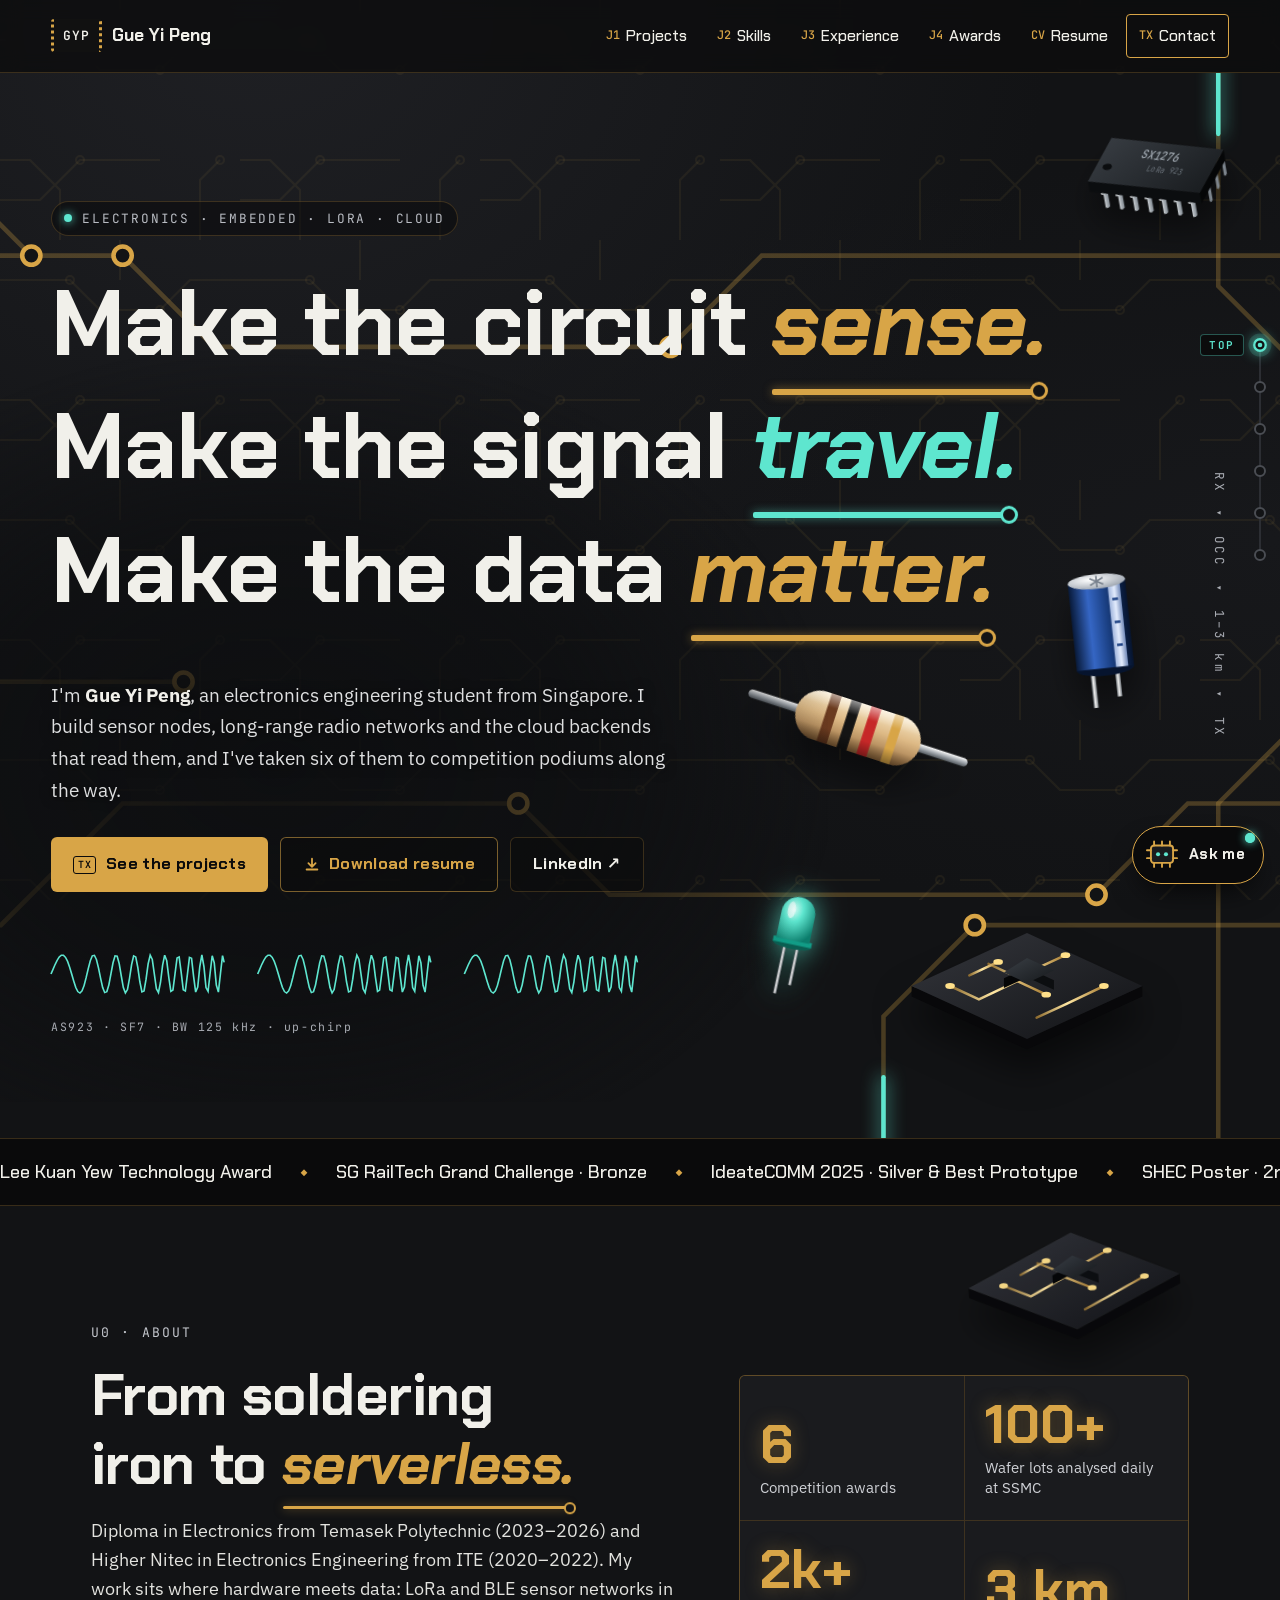
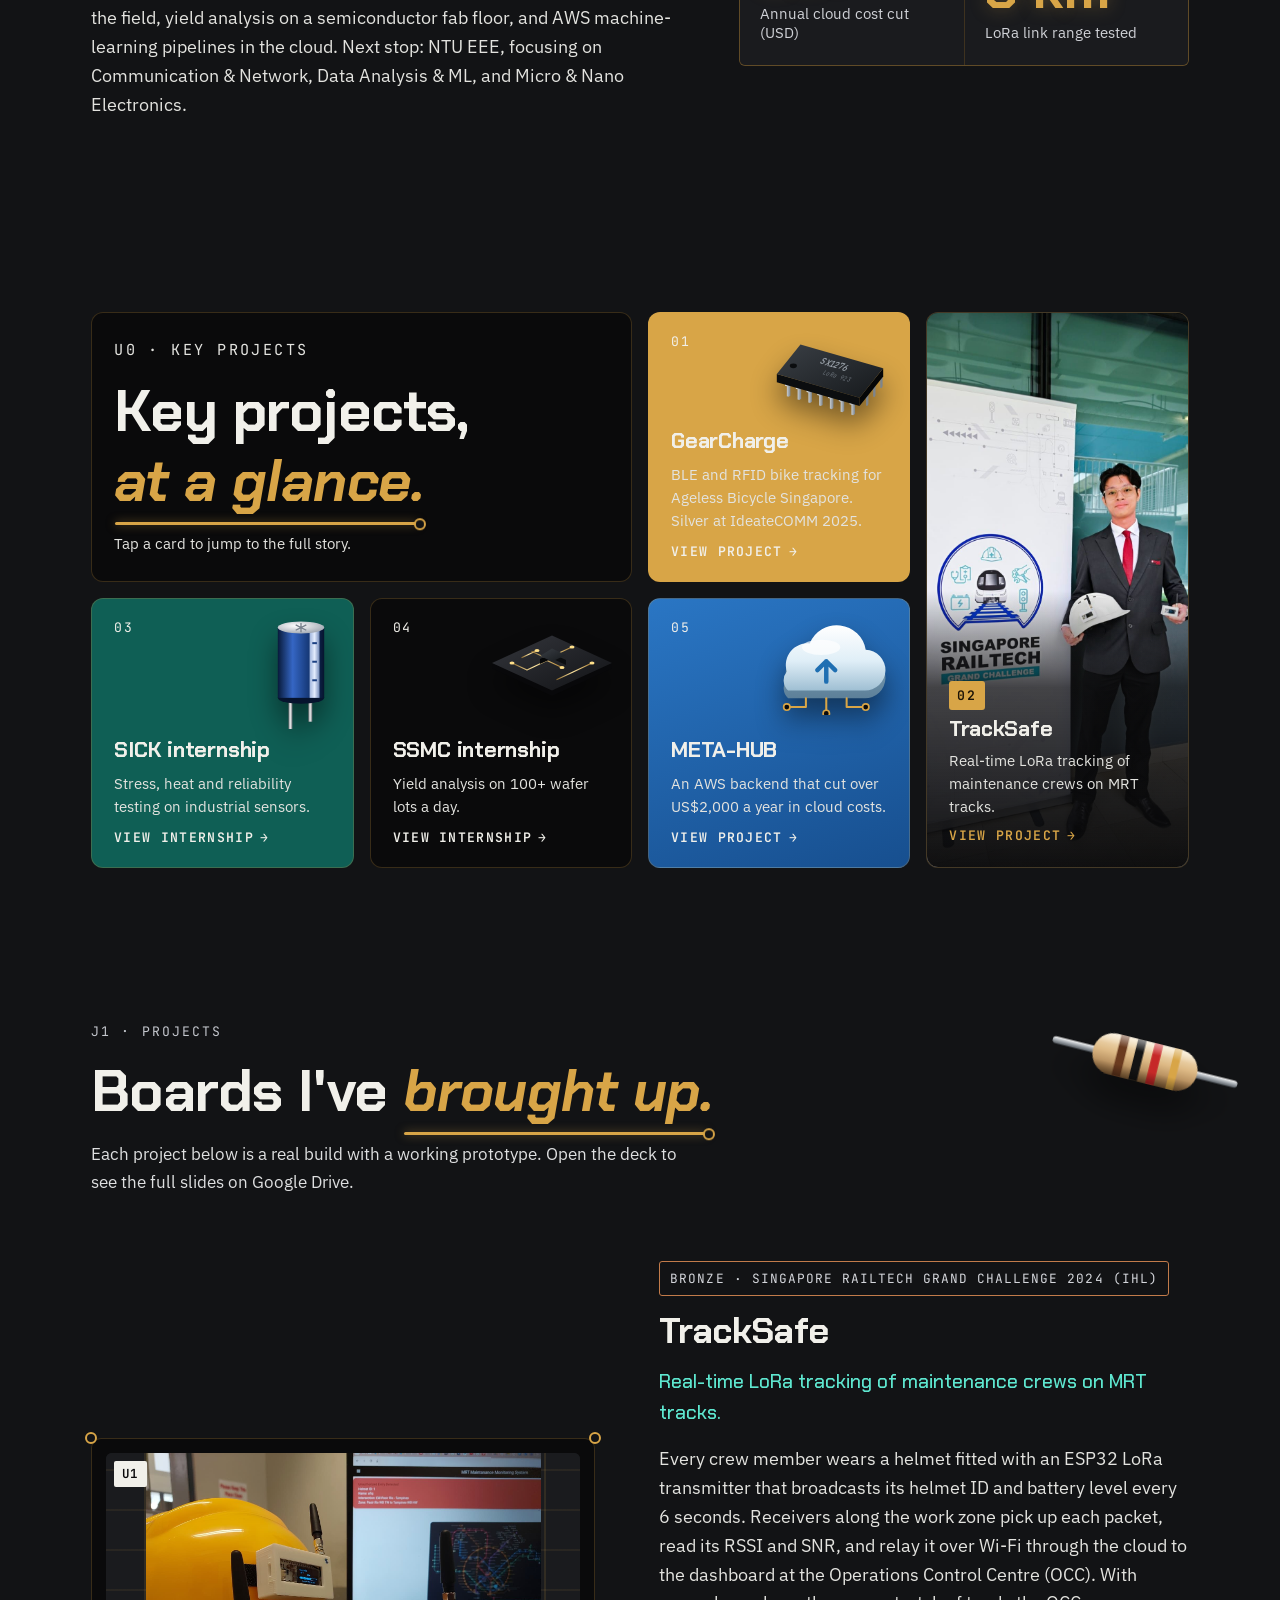
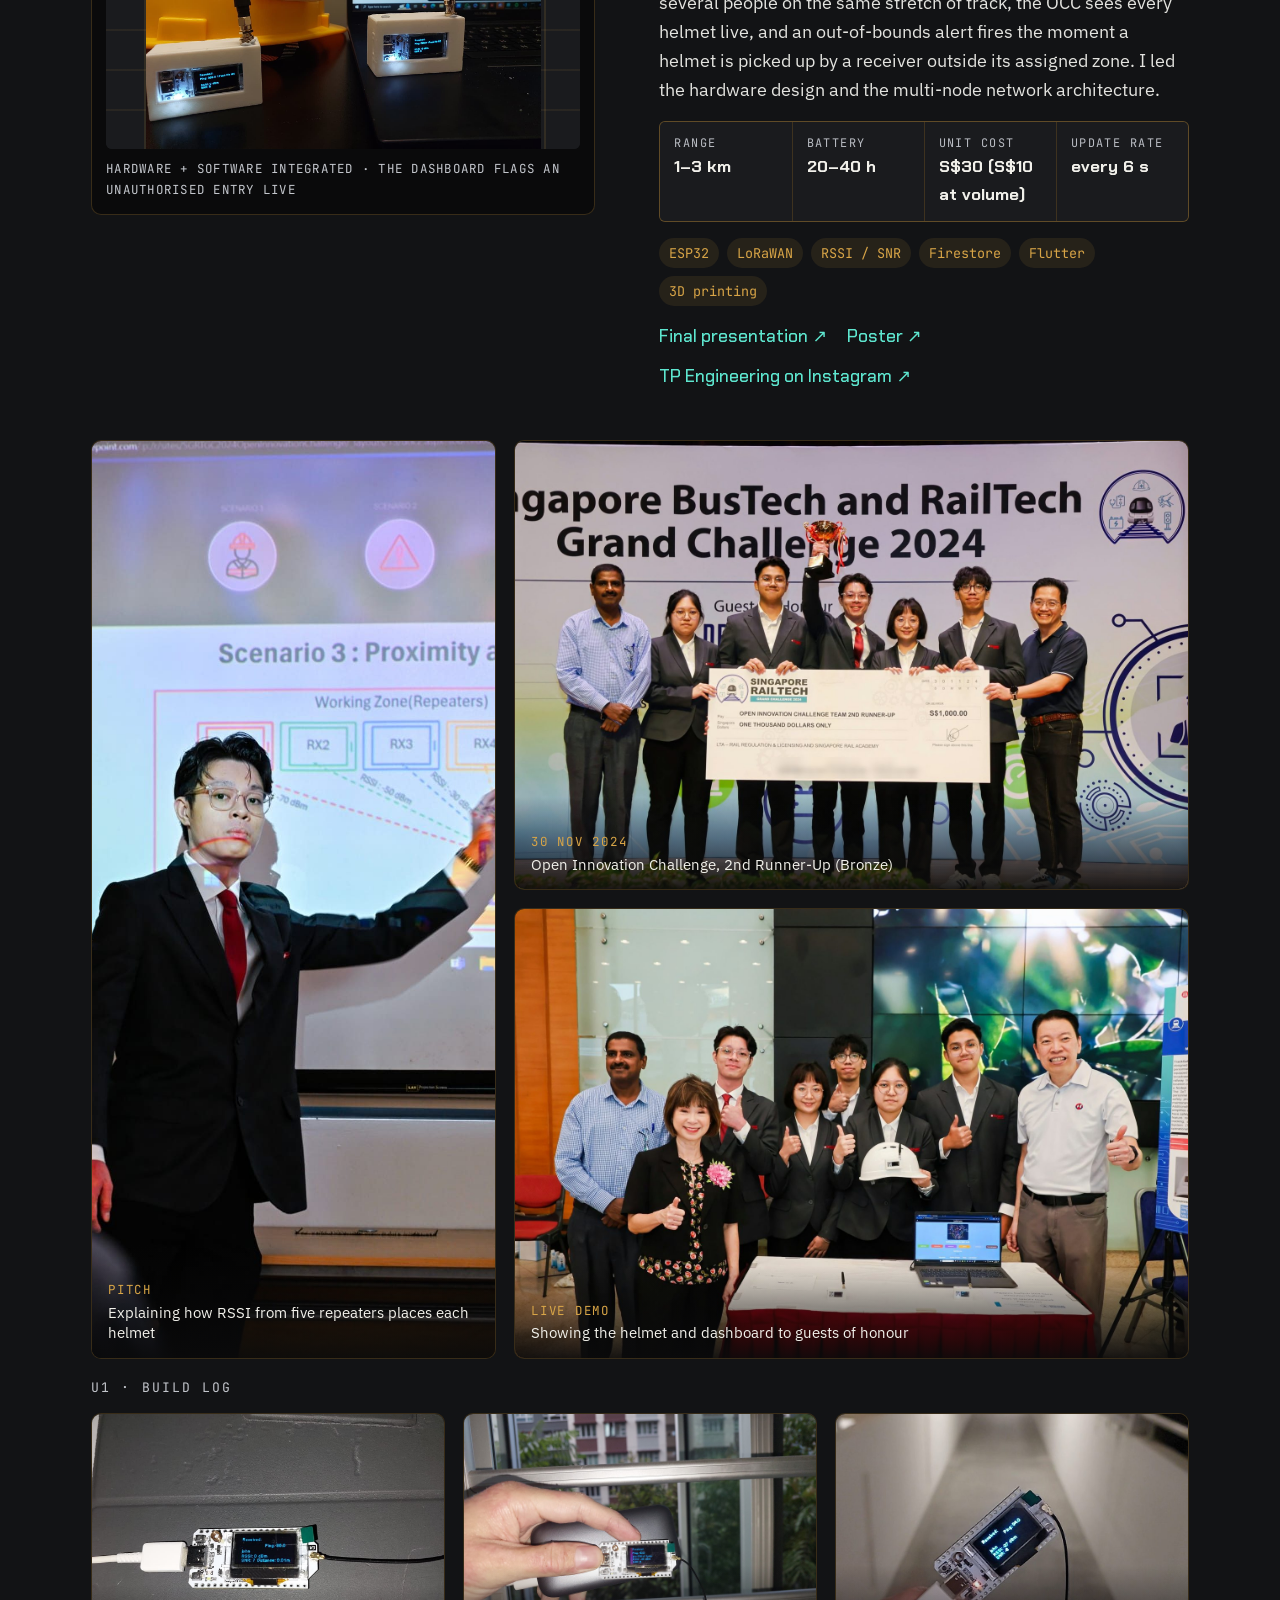
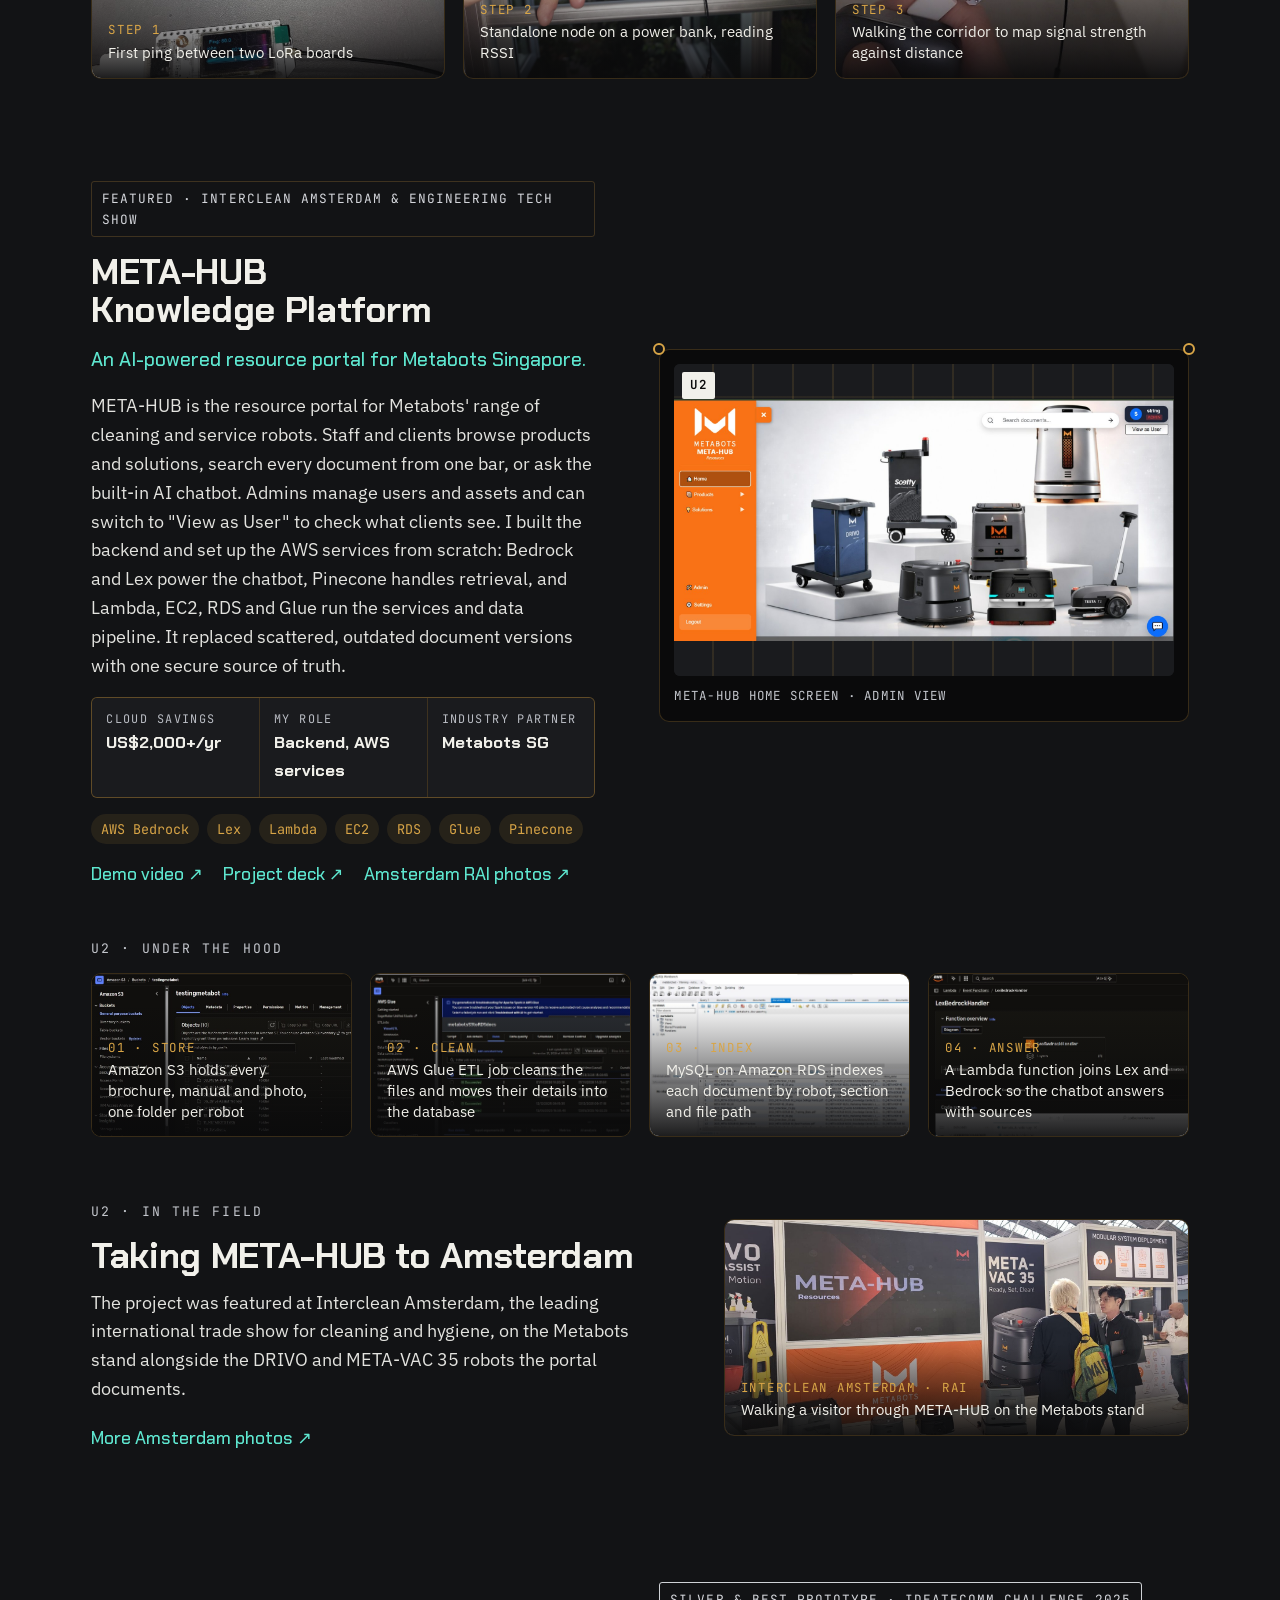
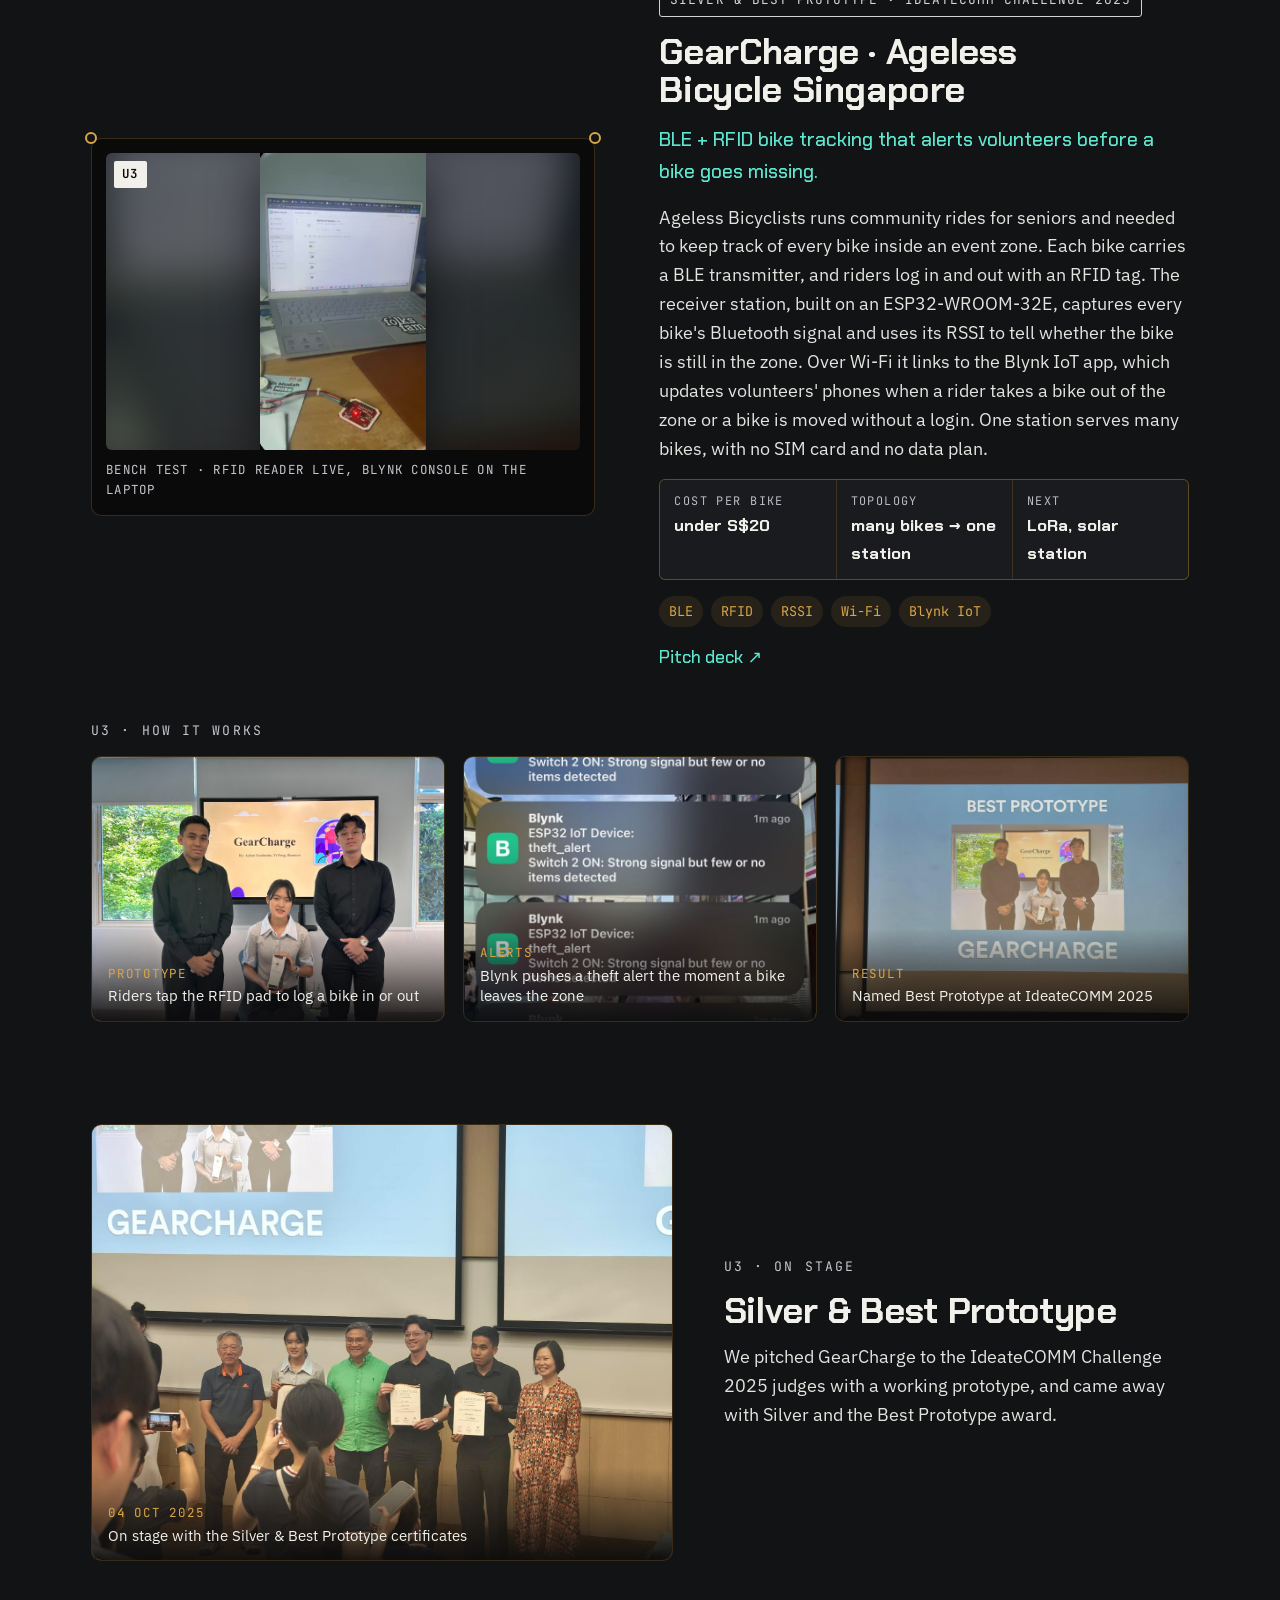
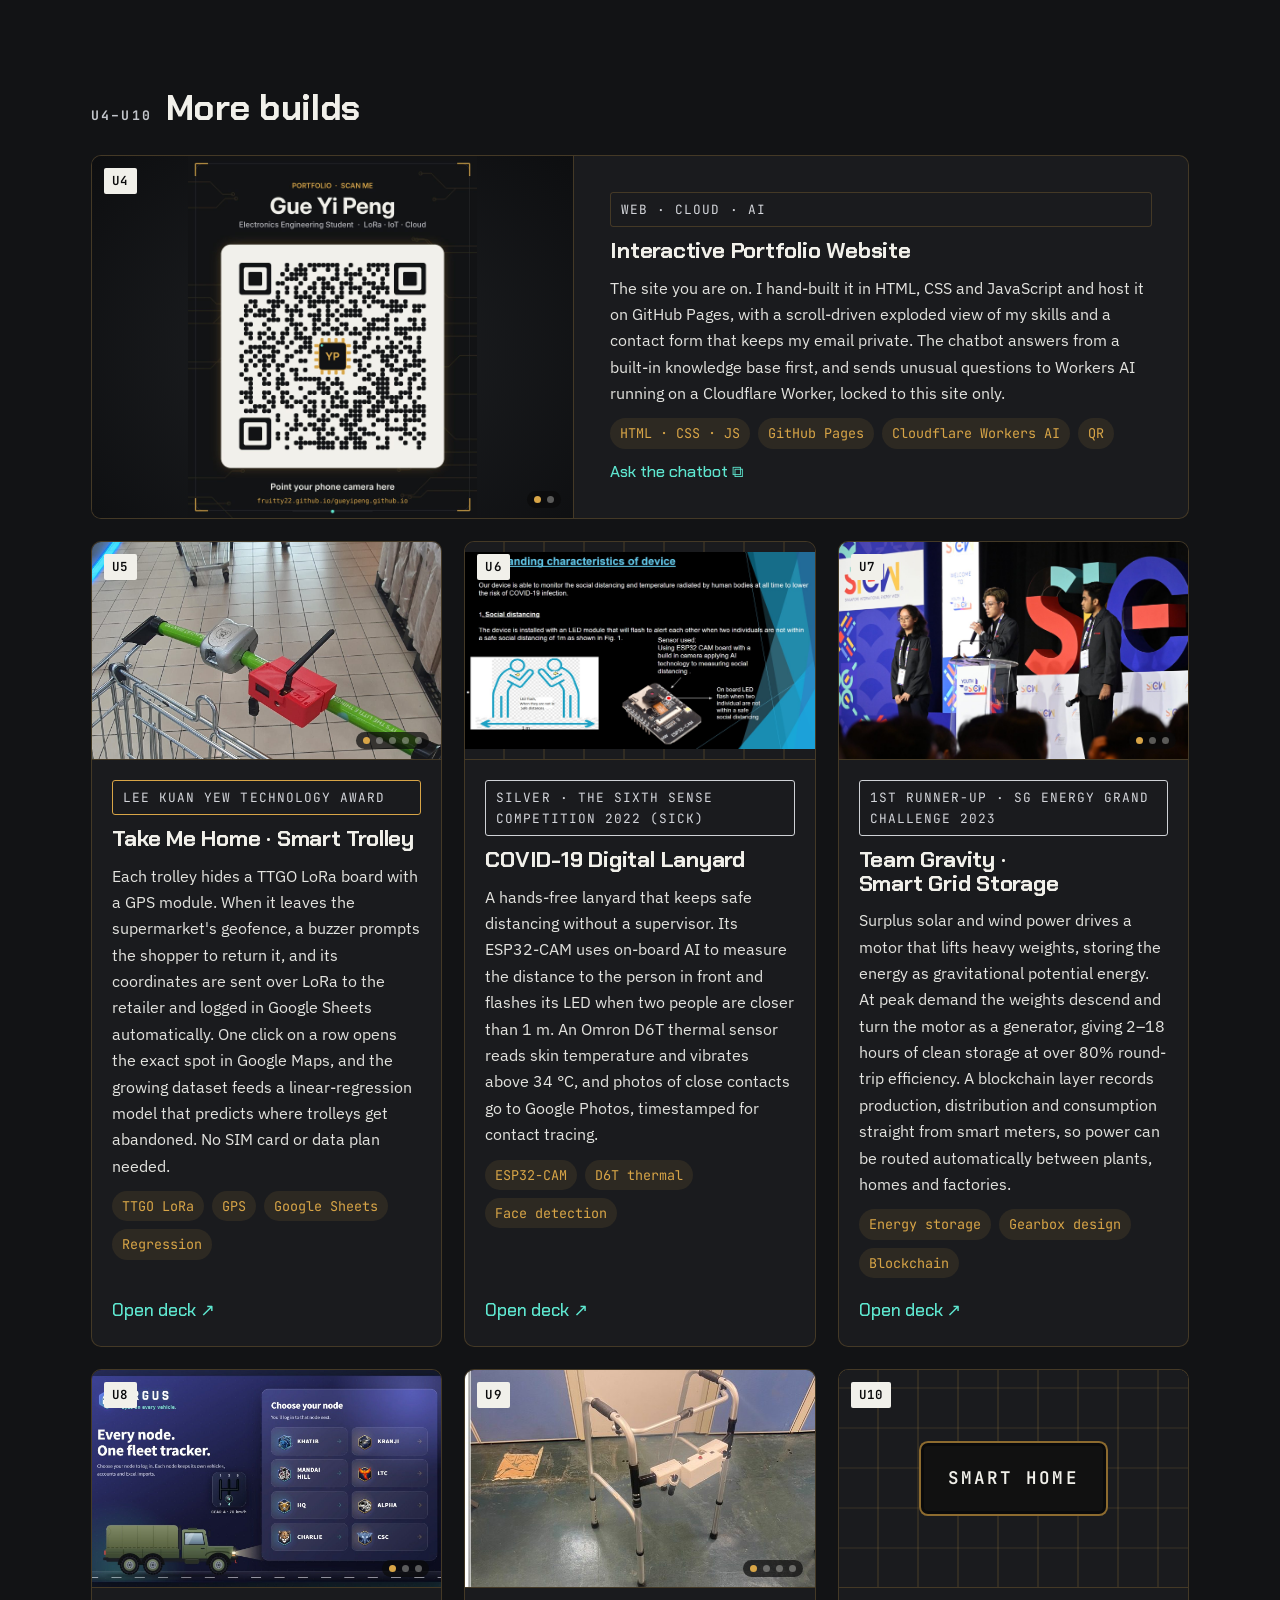
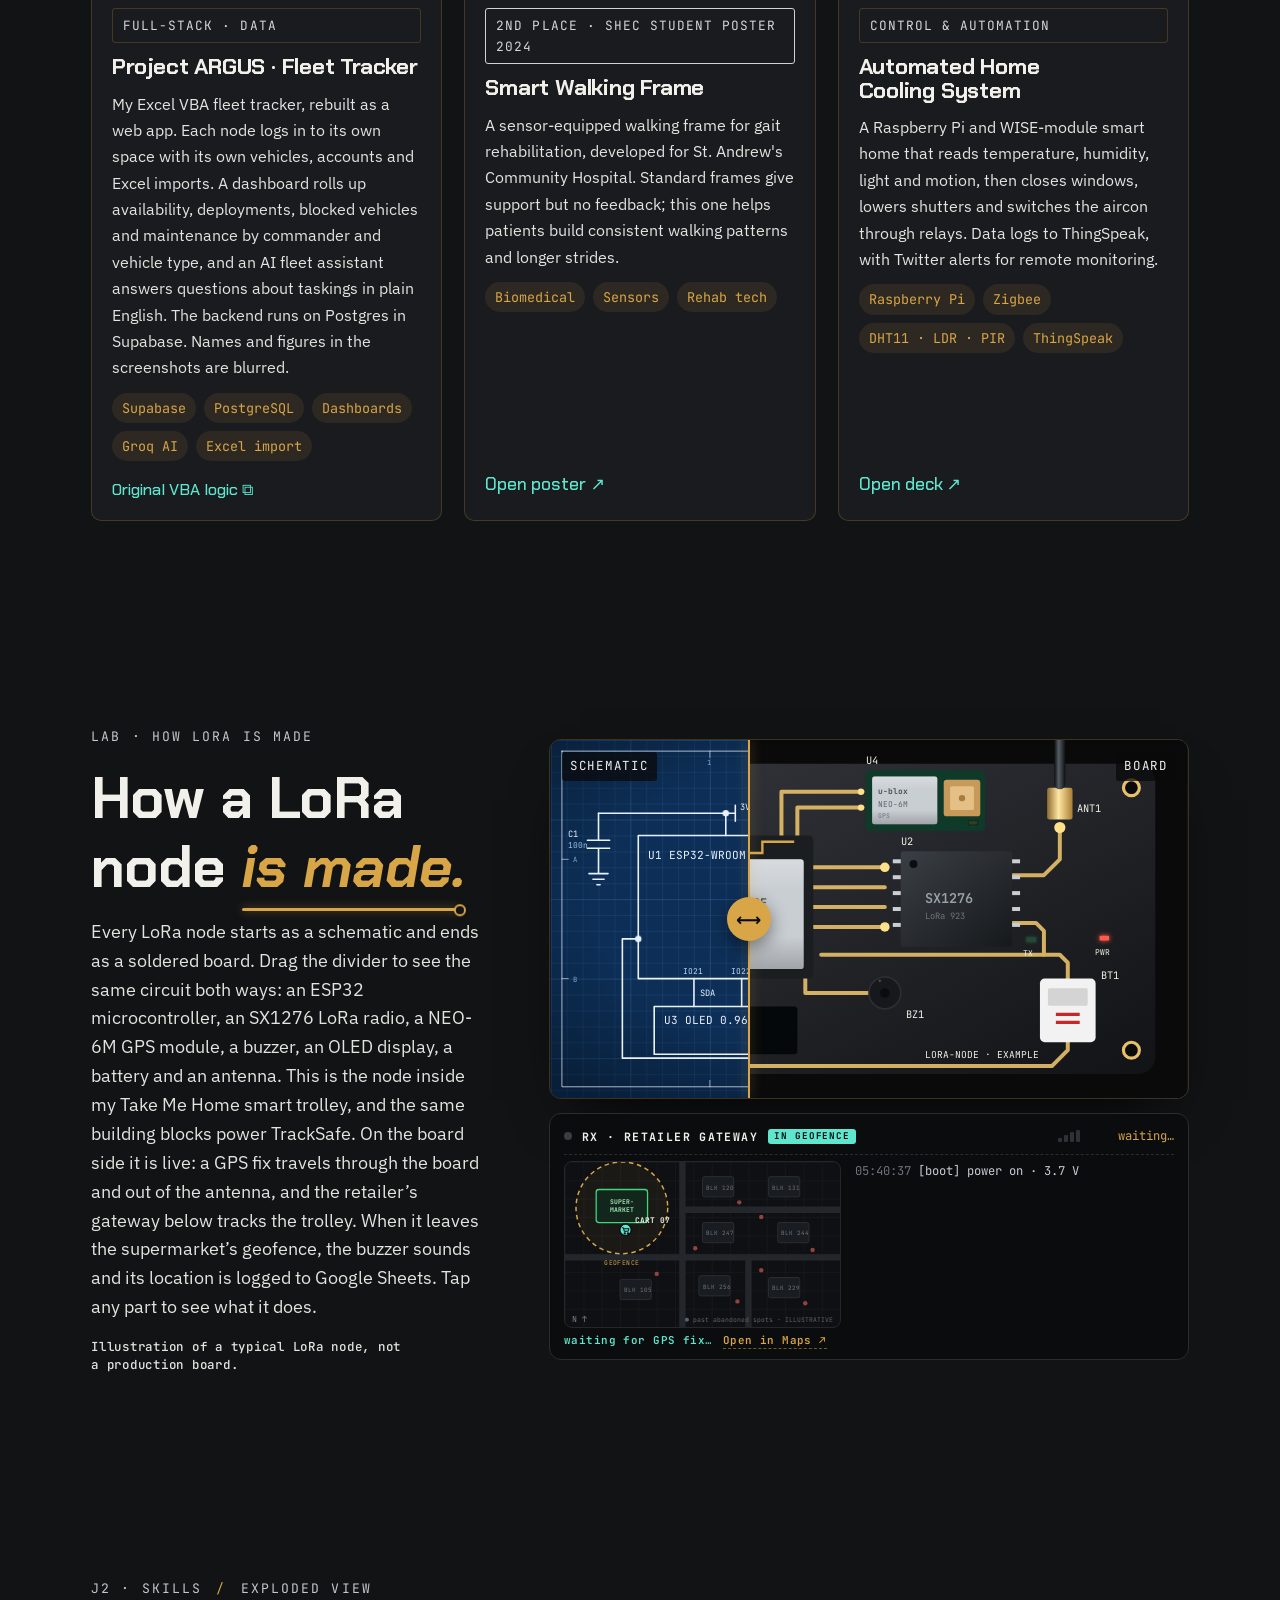
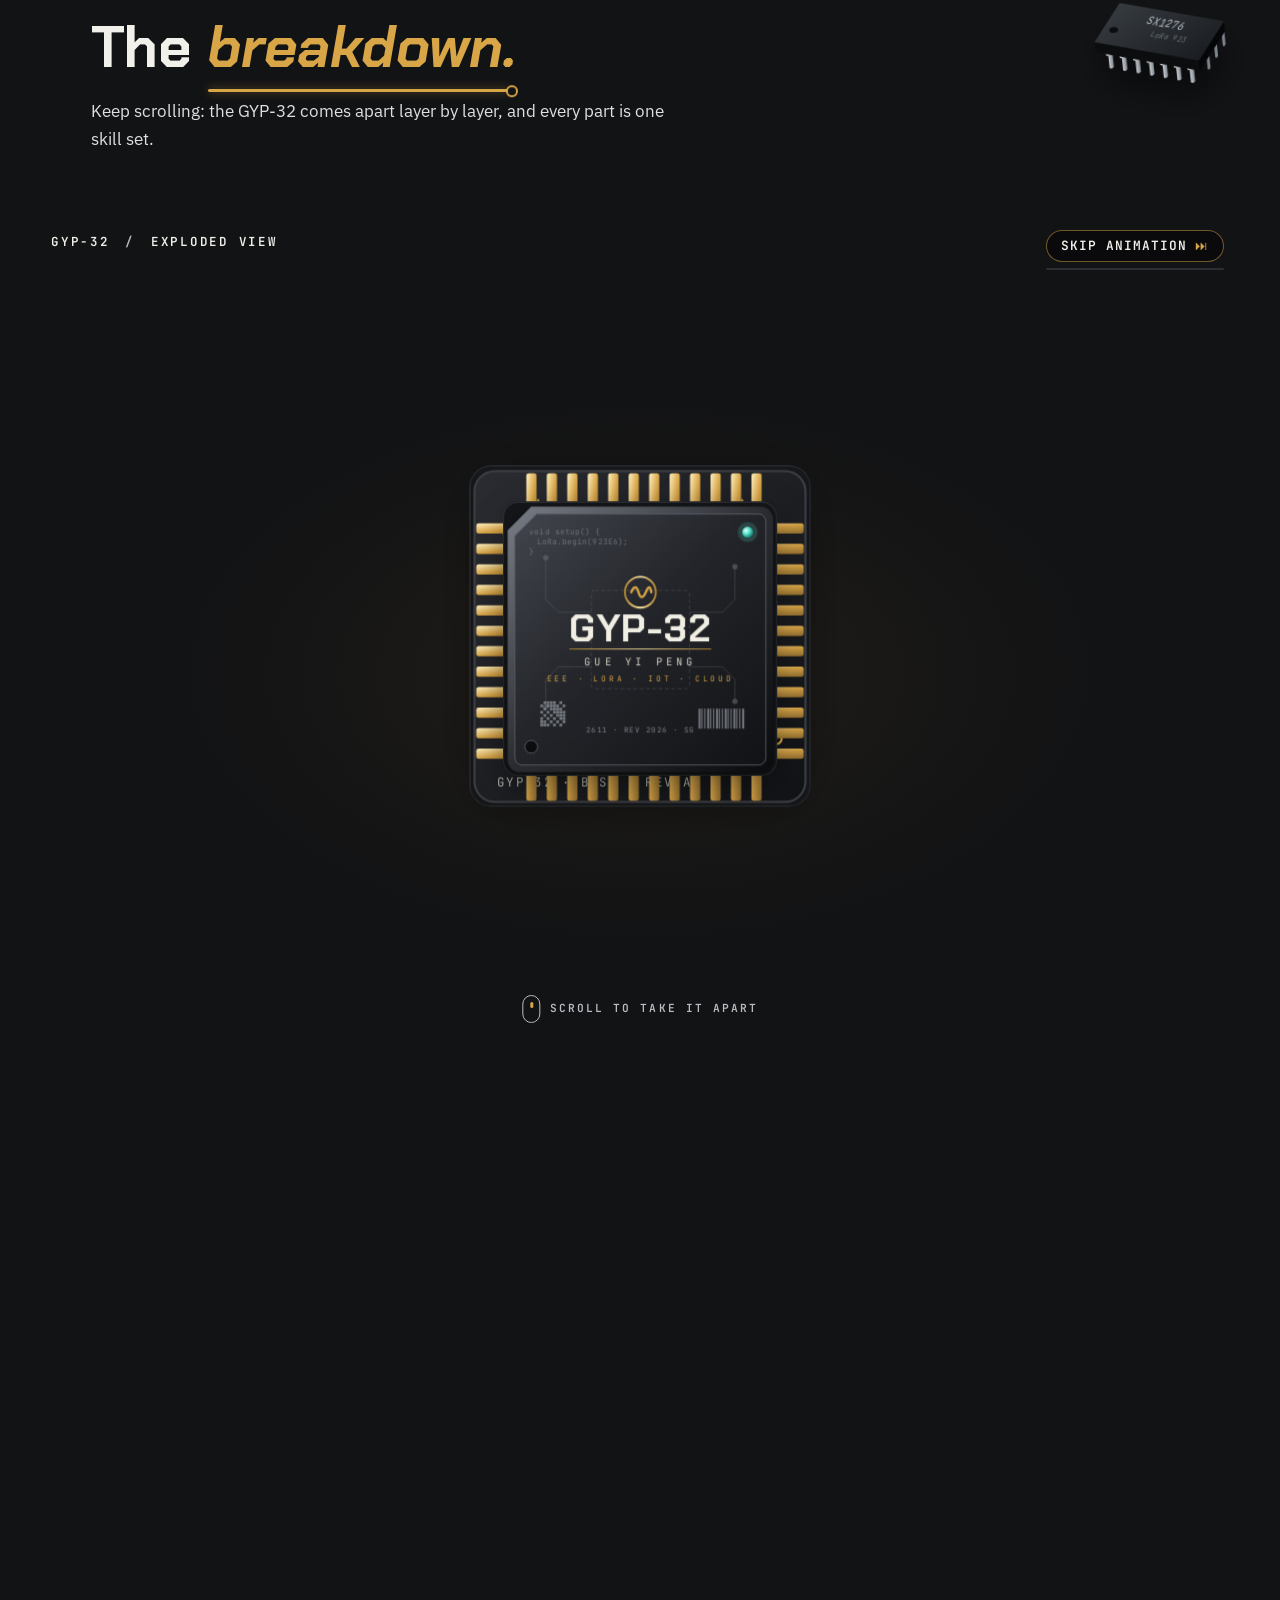
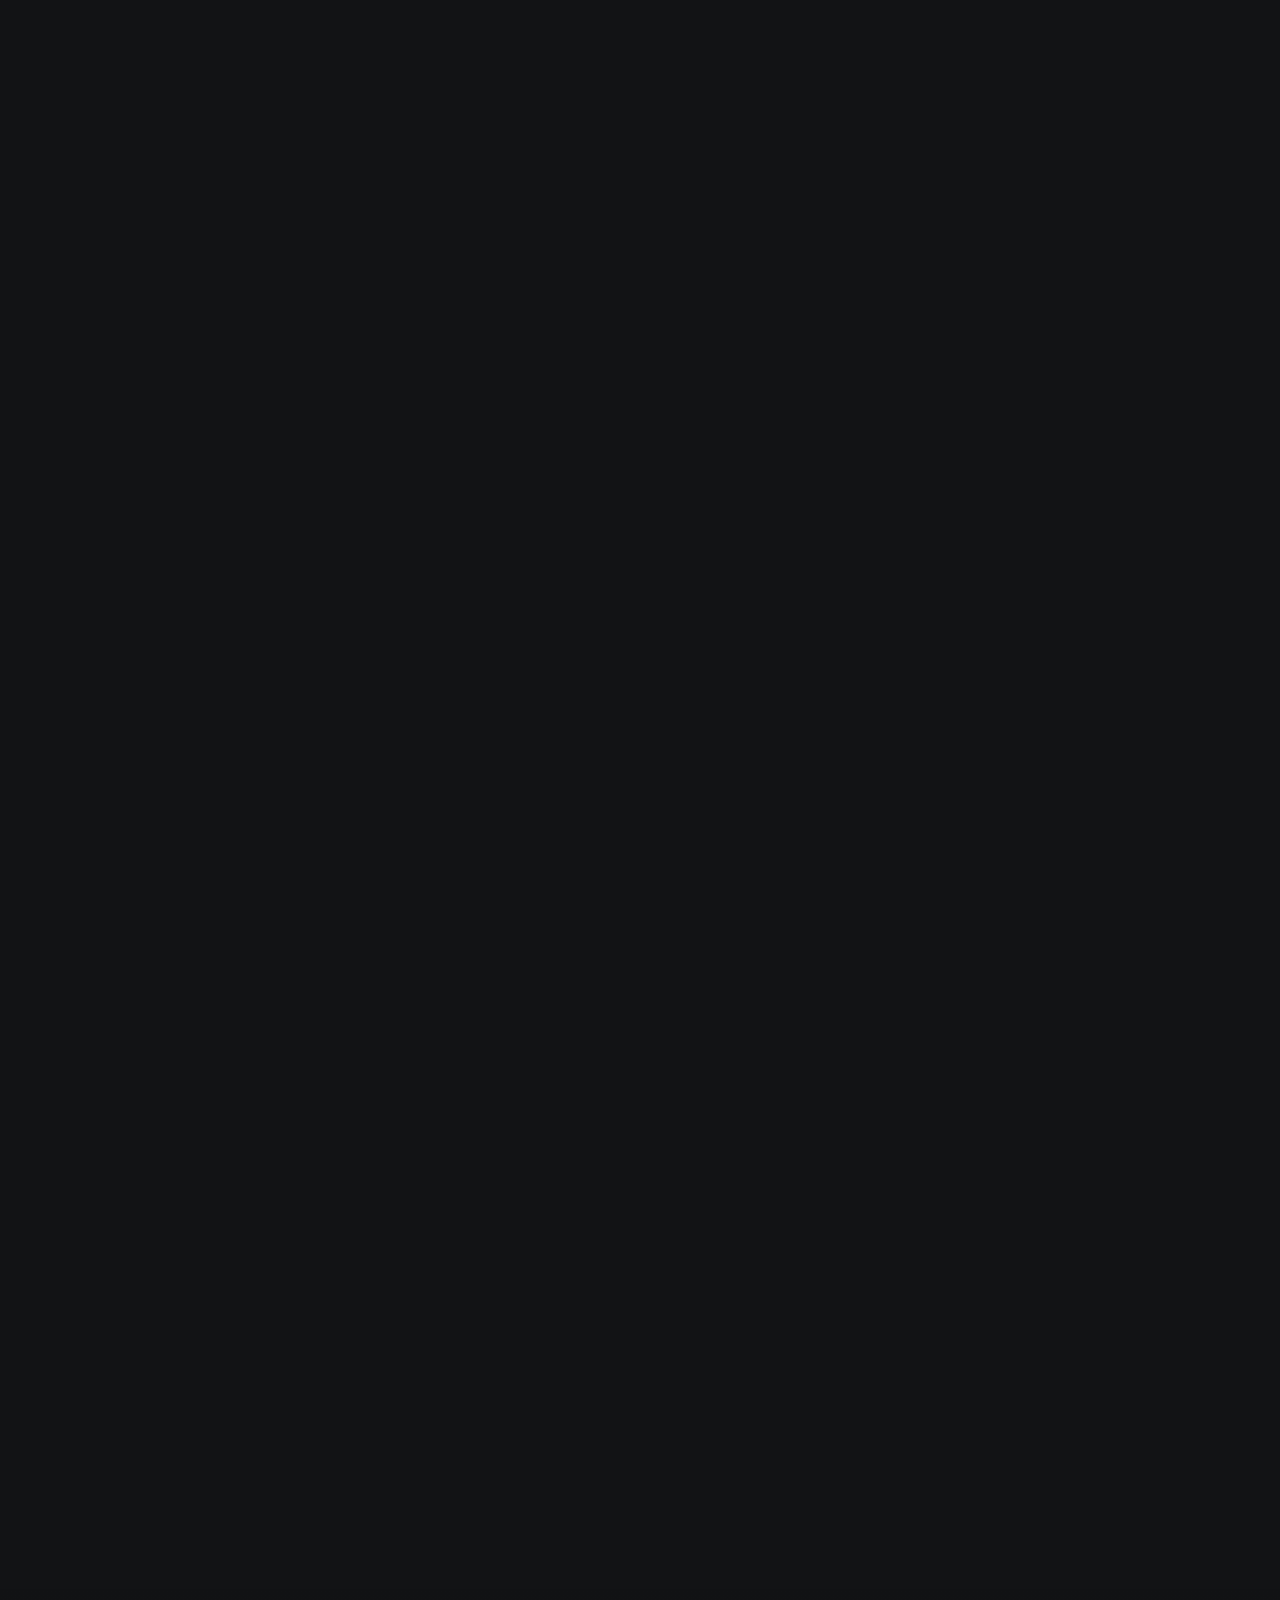
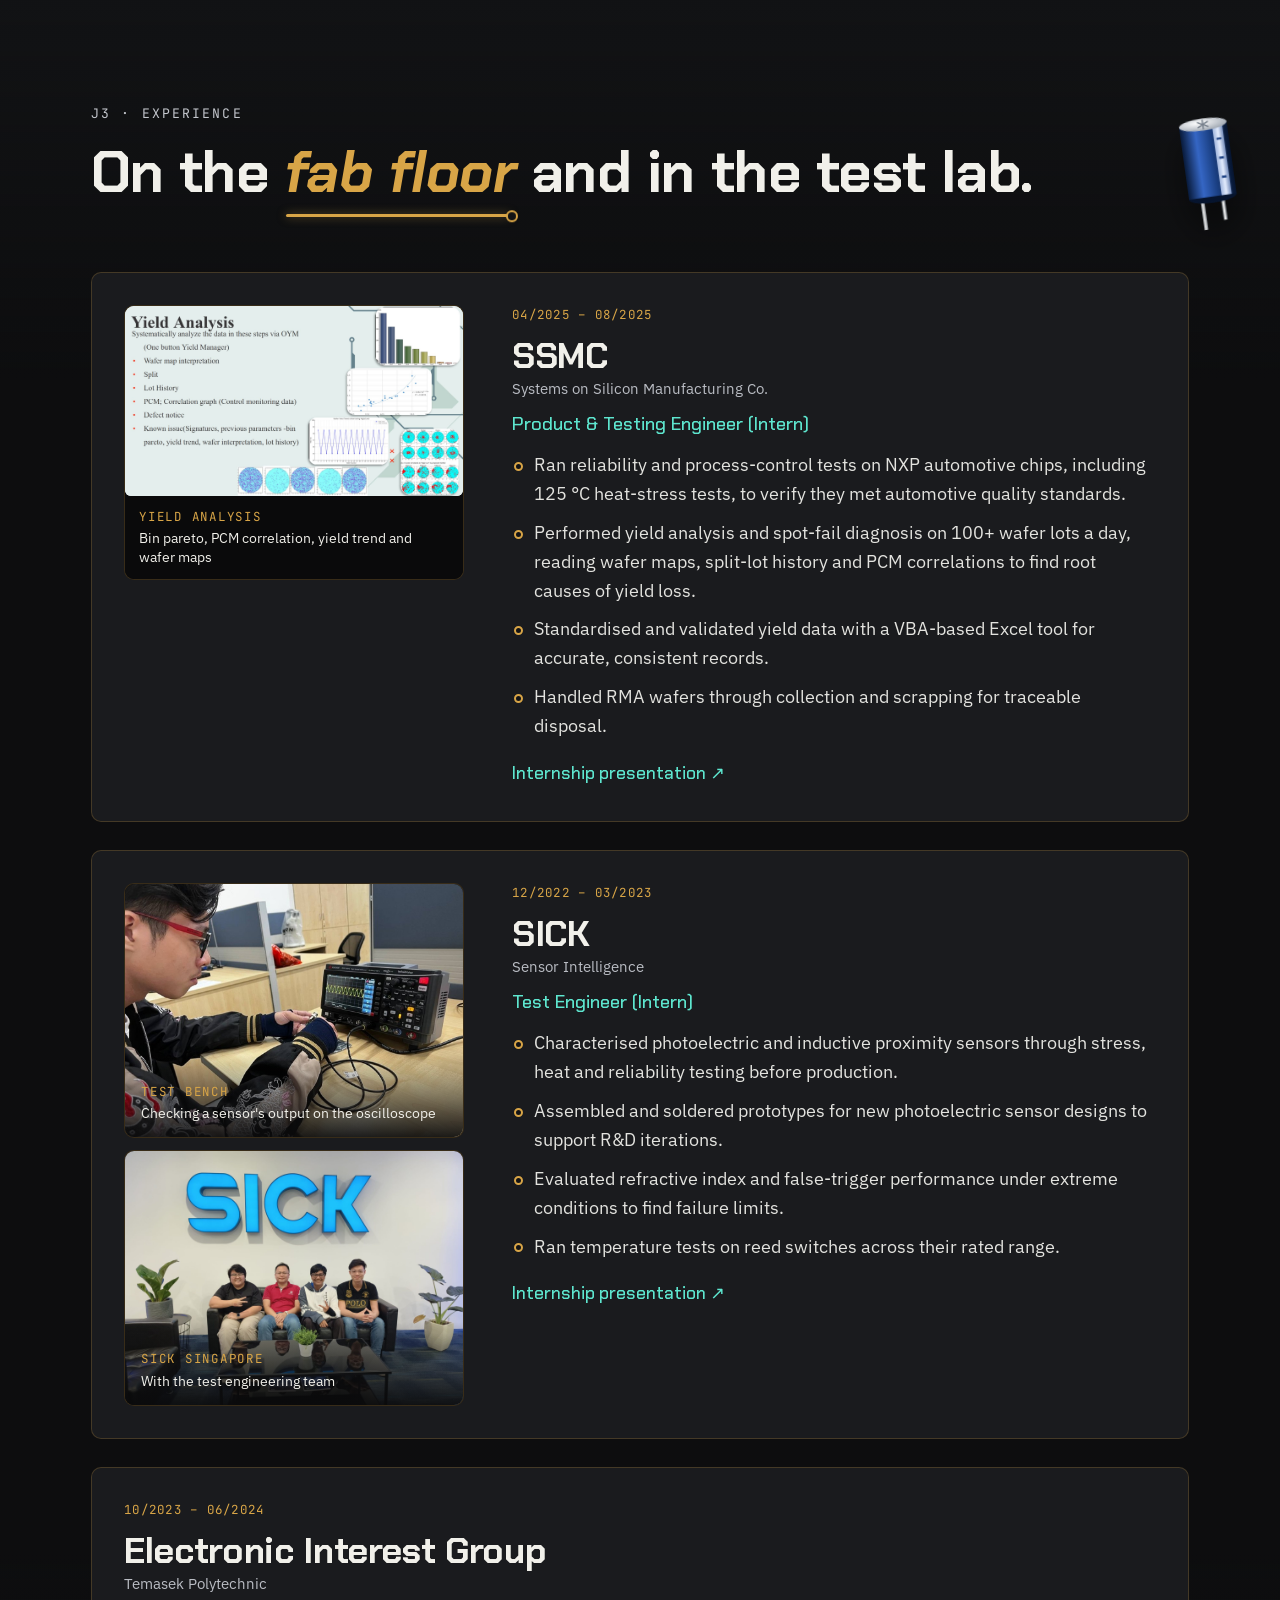
==== commit 7ba57d4f: "Bust browser cache for style.css and chatbot.js Co-Authored-By: Claude Opus 5.5 <noreply@anthropic.c" ====
--- a/index.html
+++ b/index.html
@@ -8,7 +8,7 @@
   <link rel="preconnect" href="https://fonts.googleapis.com">
   <link rel="preconnect" href="https://fonts.gstatic.com" crossorigin>
   <link href="https://fonts.googleapis.com/css2?family=Chakra+Petch:ital,wght@0,500;0,700;1,500;1,700&family=IBM+Plex+Sans:wght@400;500;600&family=JetBrains+Mono:wght@400;600&display=swap" rel="stylesheet">
-  <link rel="stylesheet" href="style.css">
+  <link rel="stylesheet" href="style.css?v=20261123b">
 </head>
 <body>
   <!-- 3D electronic components, drawn once and reused with <use href="#i-..."> -->
@@ -1633,7 +1633,7 @@
       }
     })();
   </script>
-  <script src="chatbot.js" defer></script>
+  <script src="chatbot.js?v=20261123b" defer></script>
 
   <script>
     /* Skills hub: route PCB traces from the microcontroller to each port */
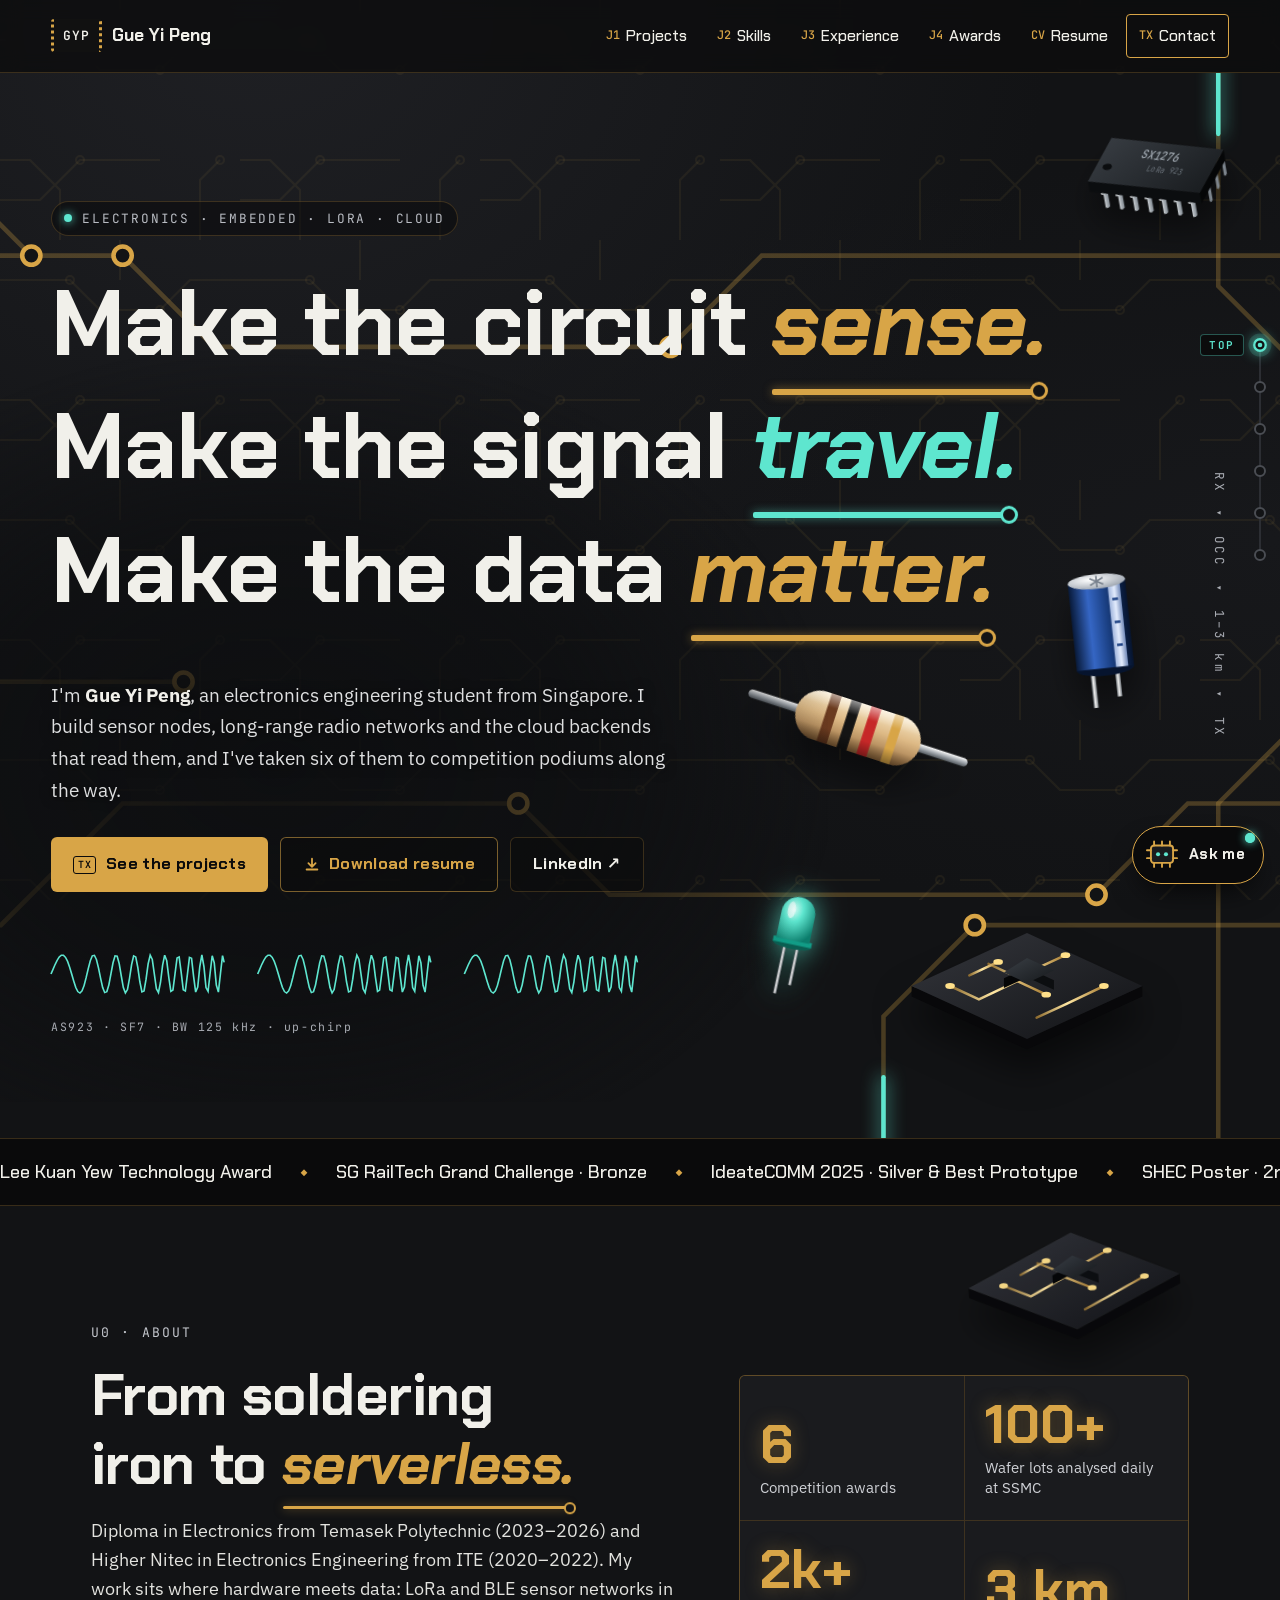
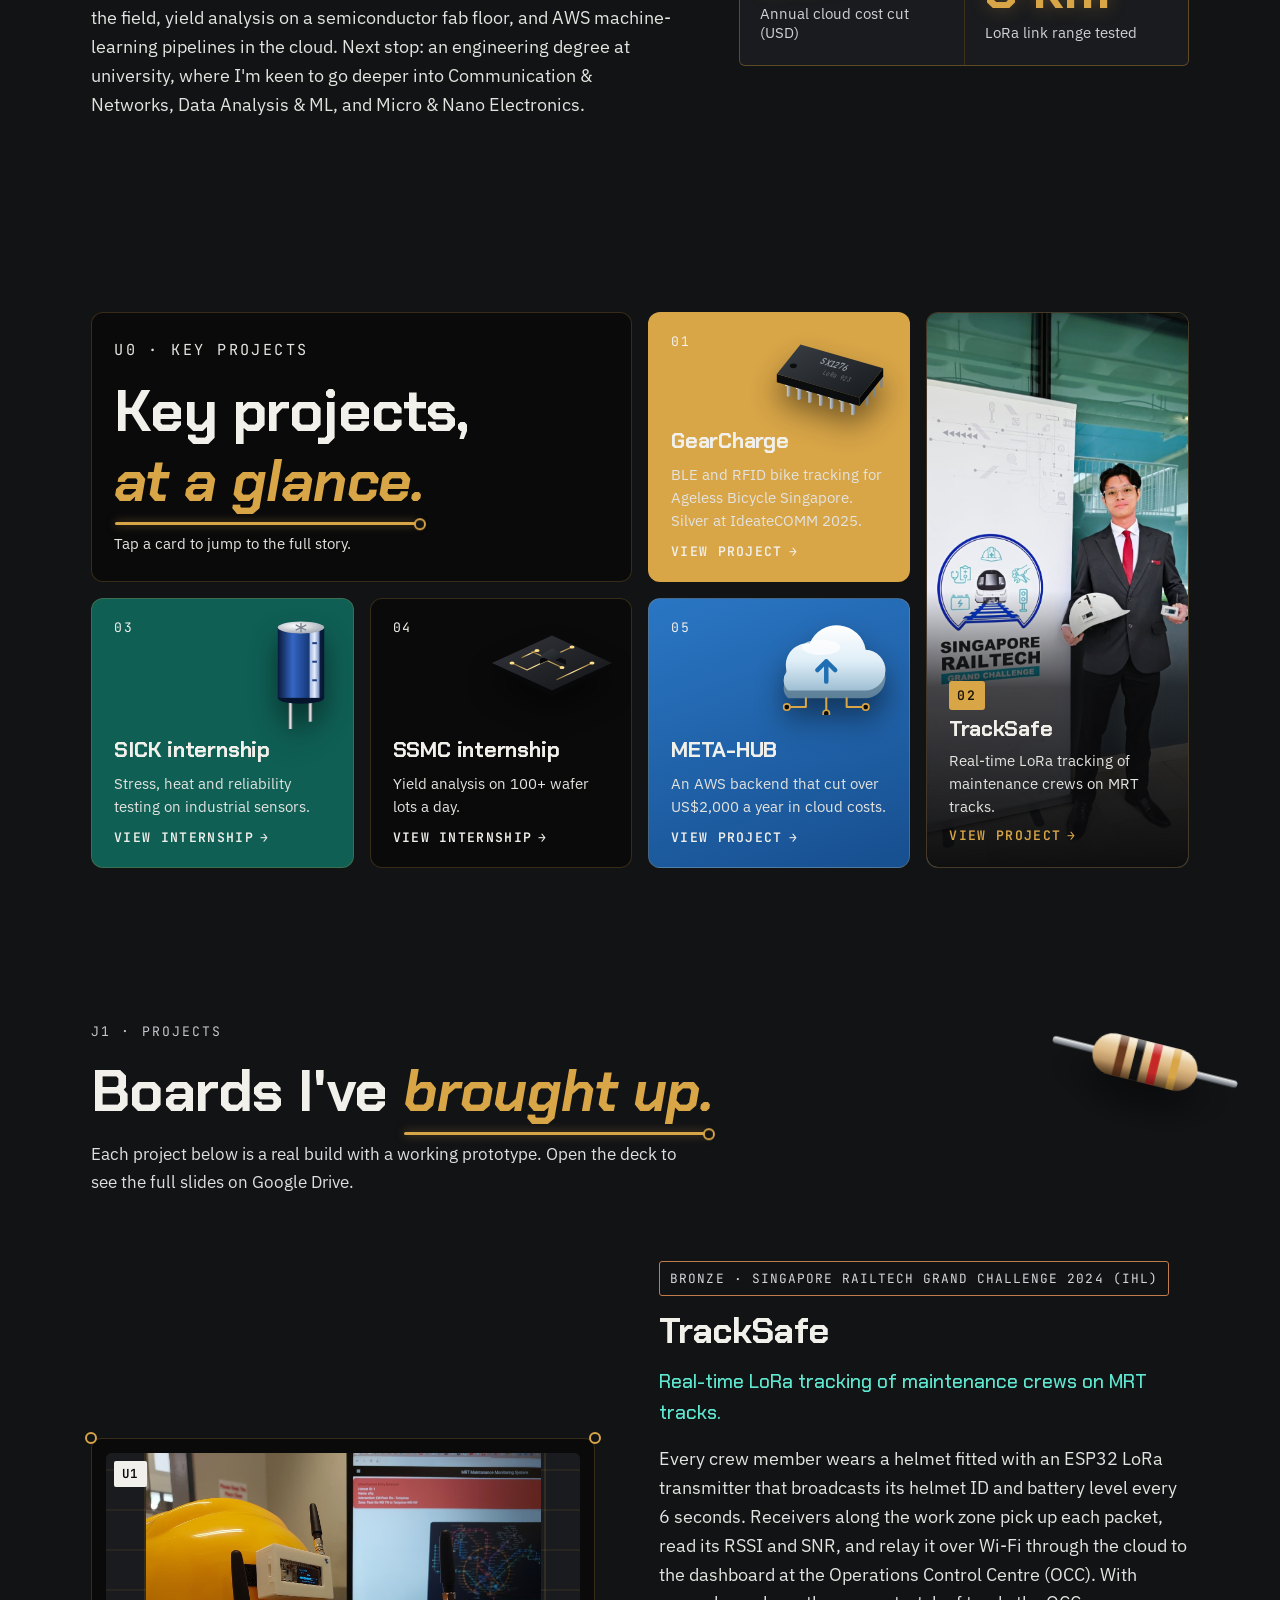
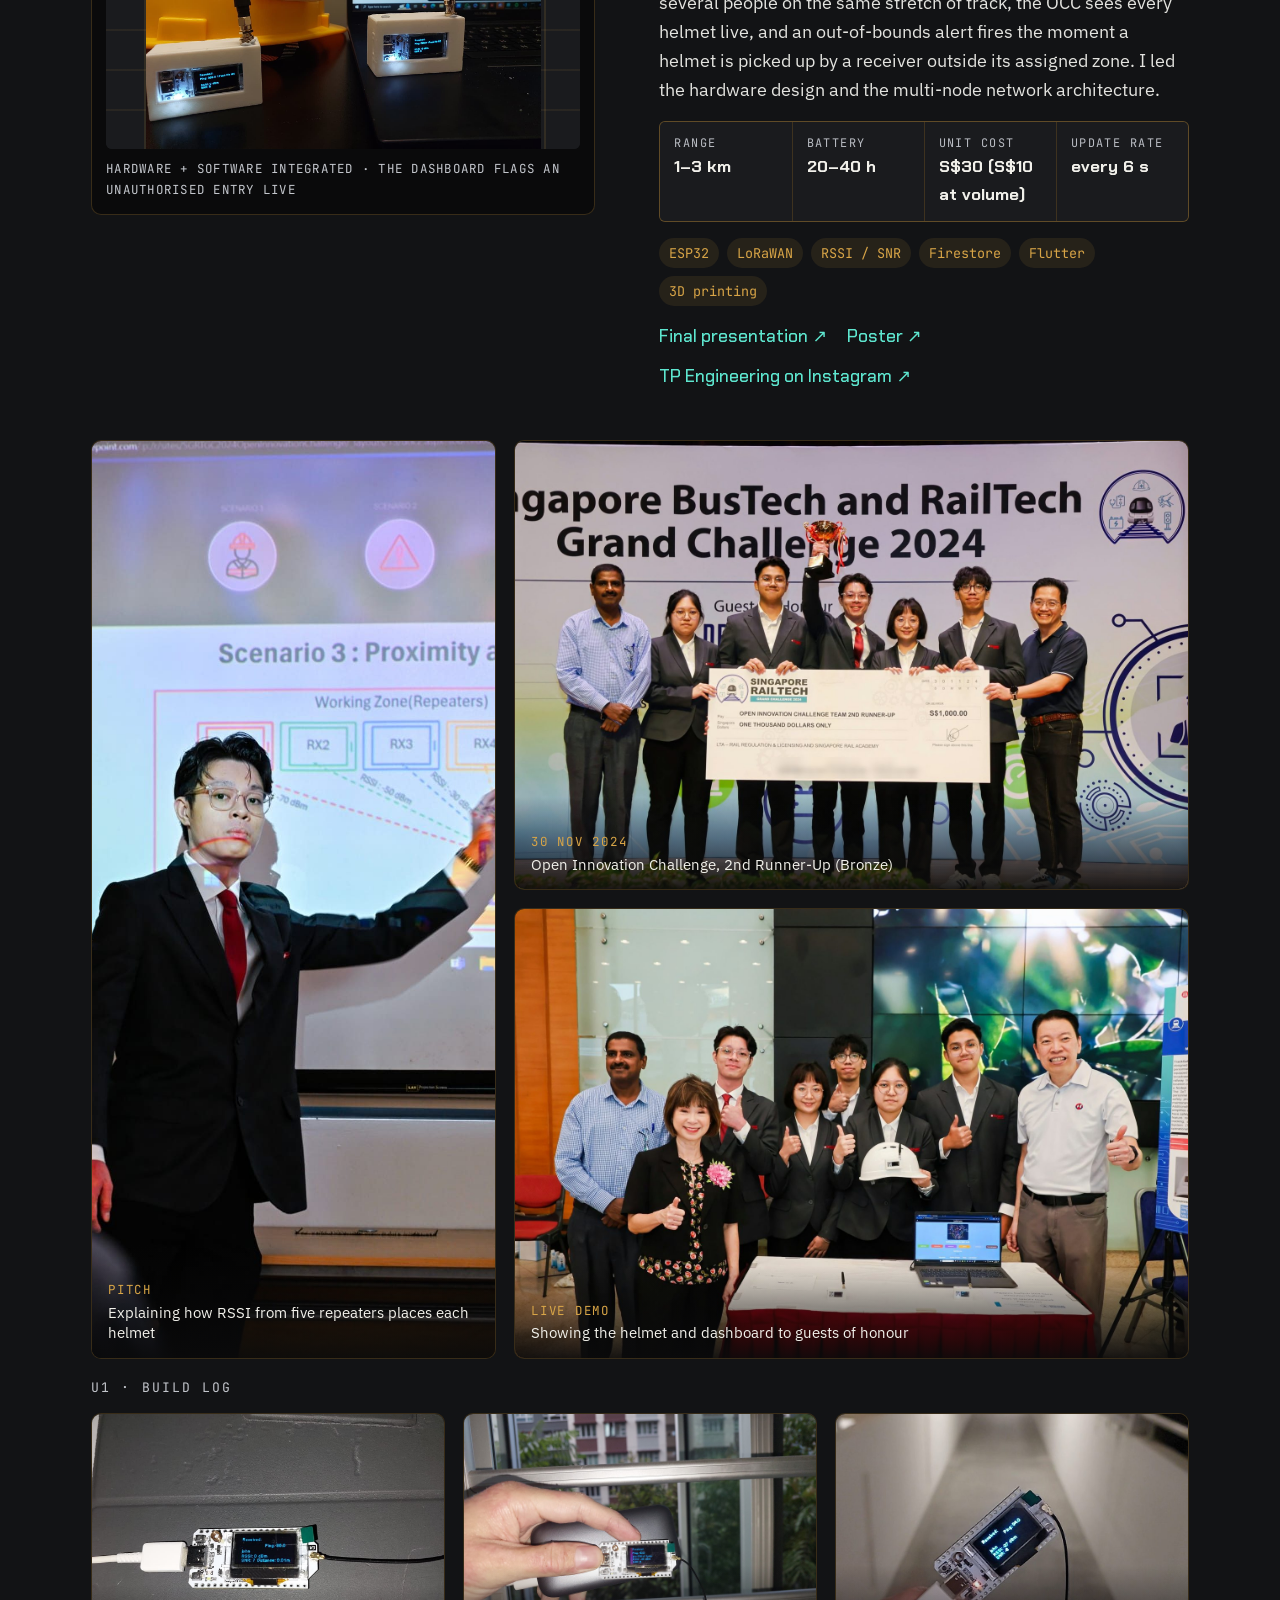
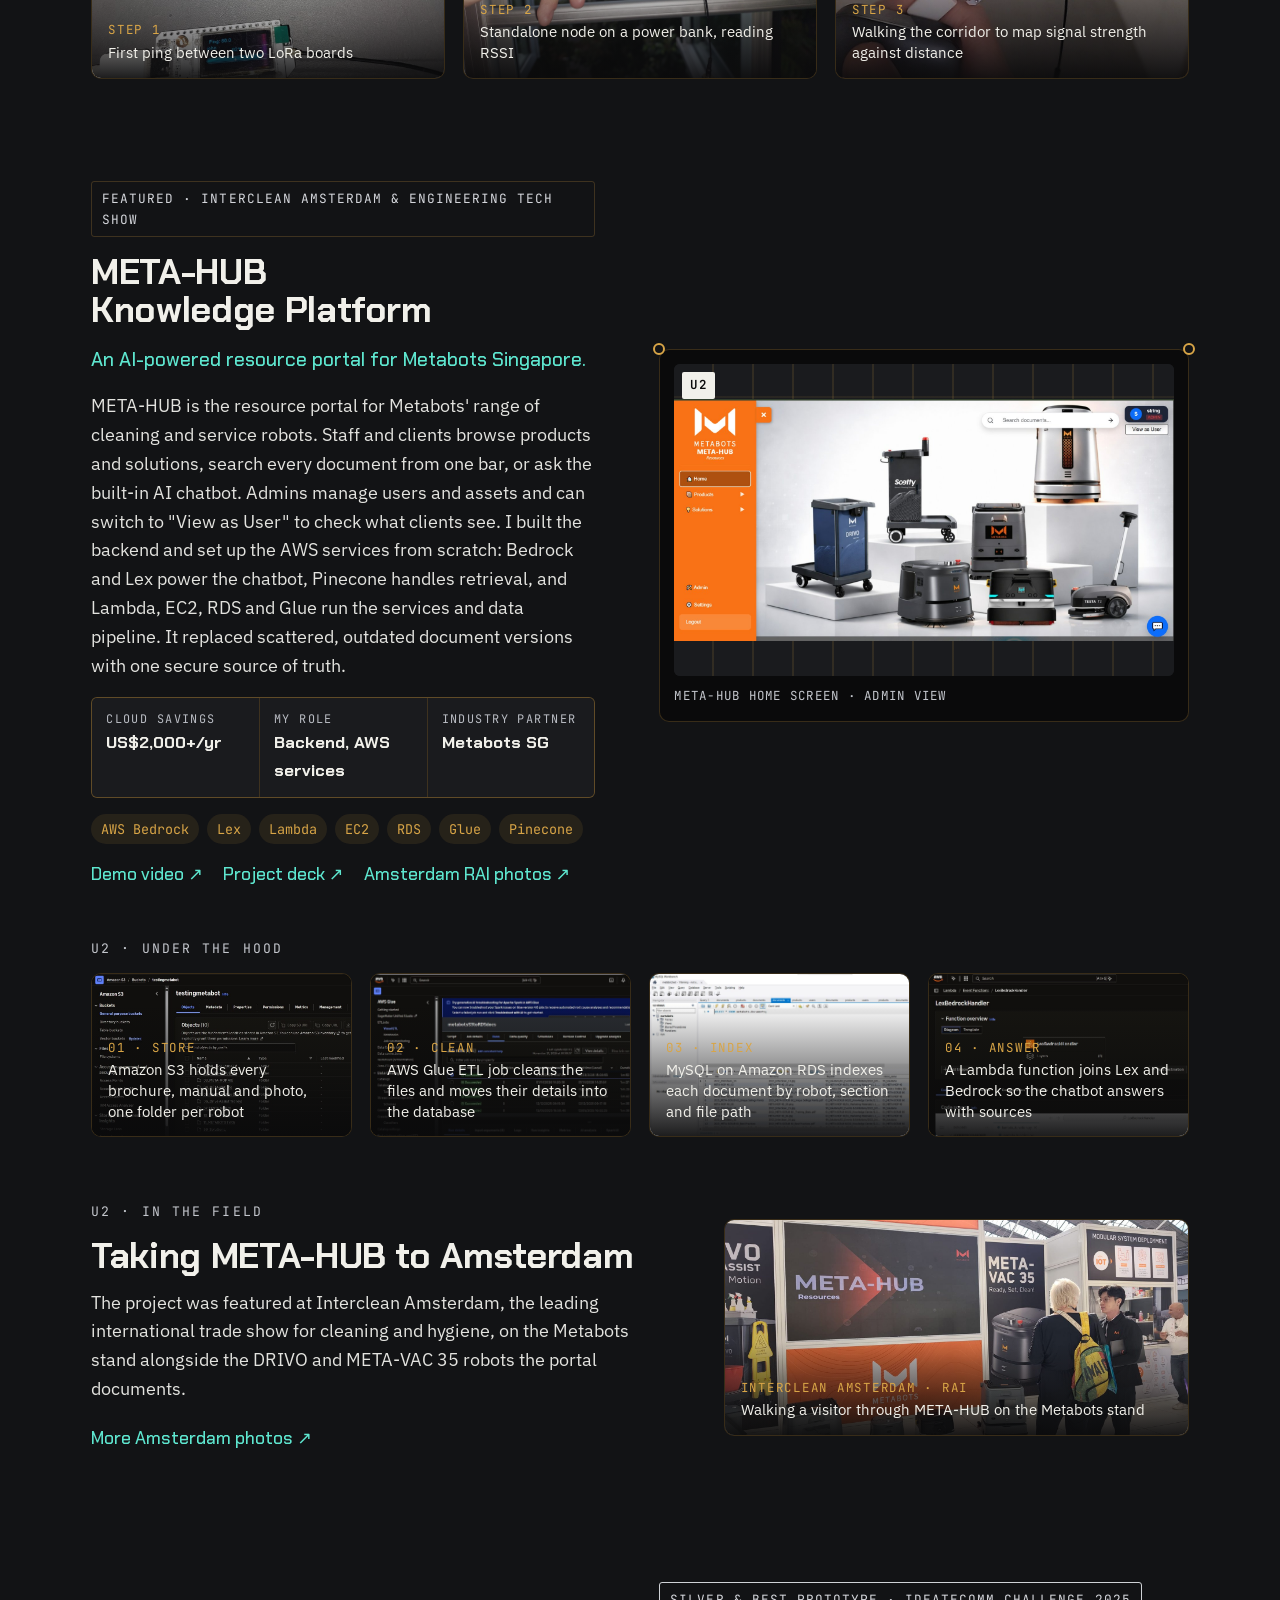
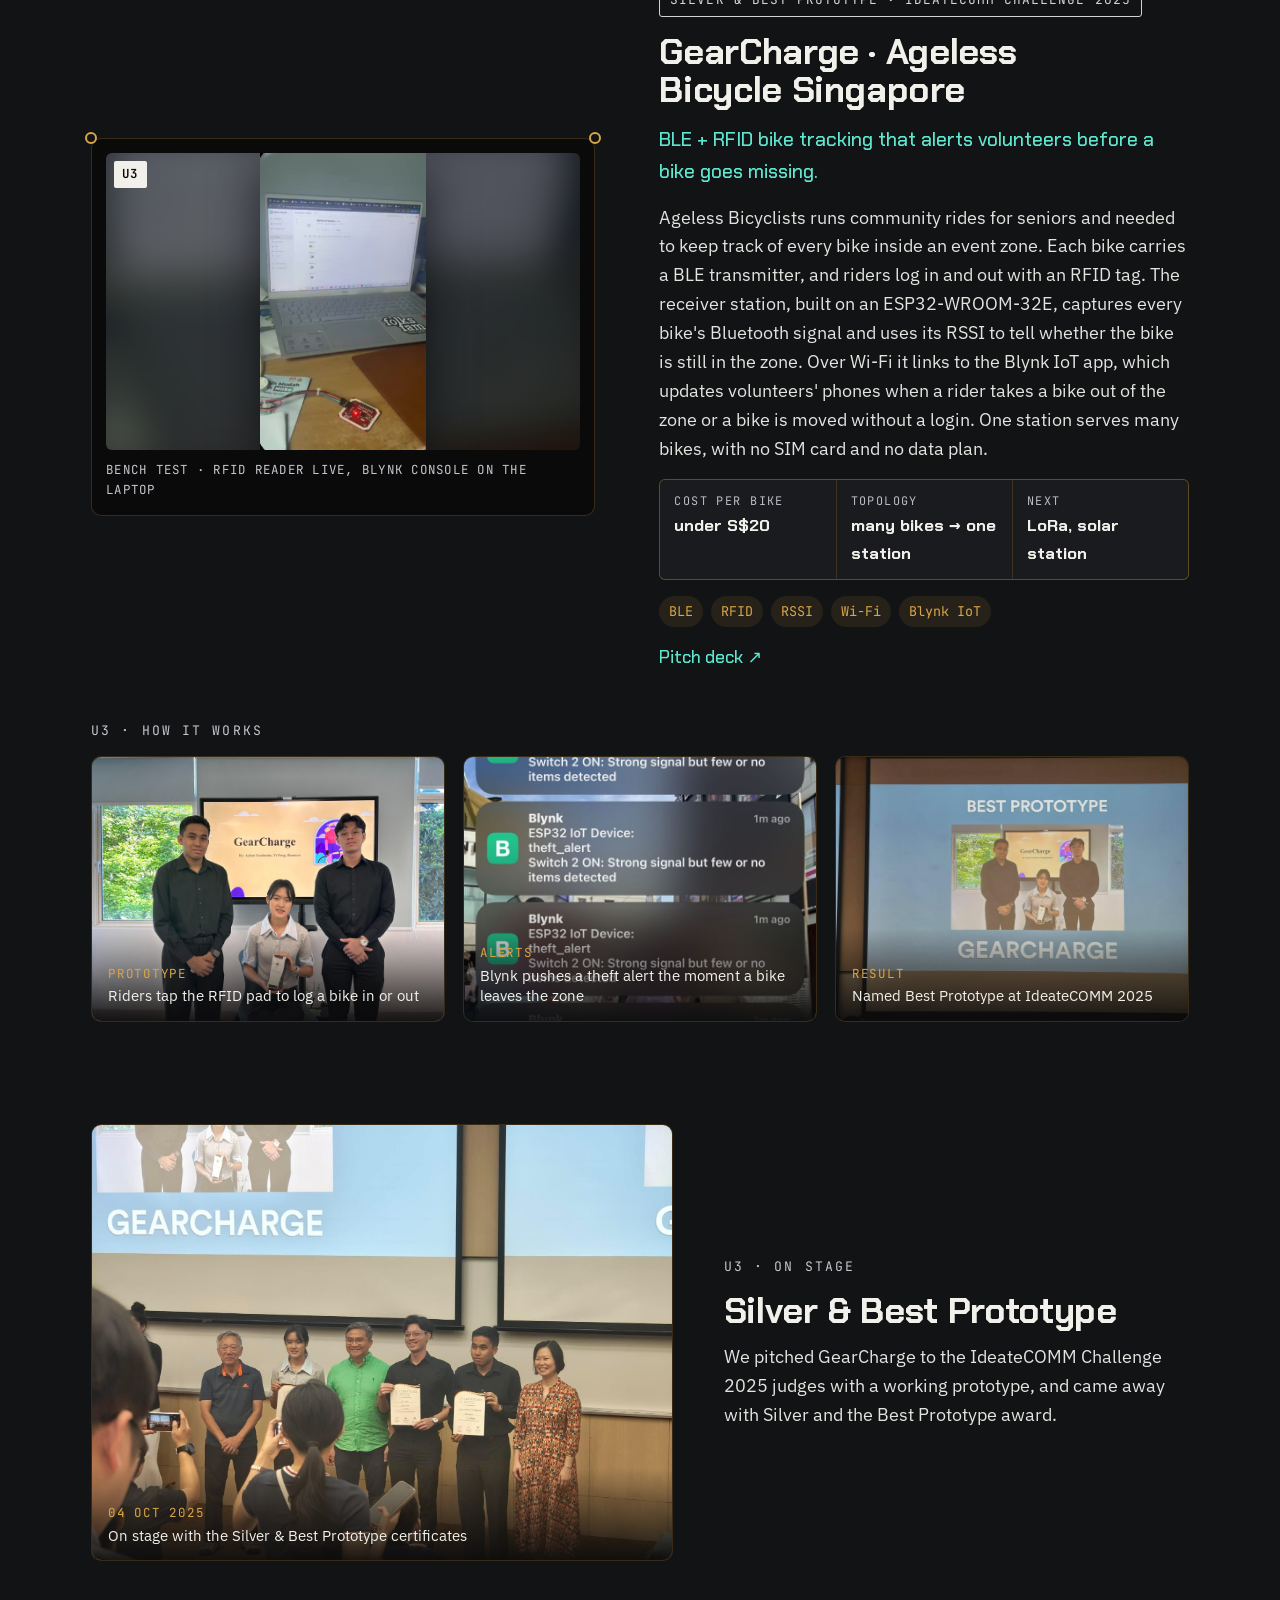
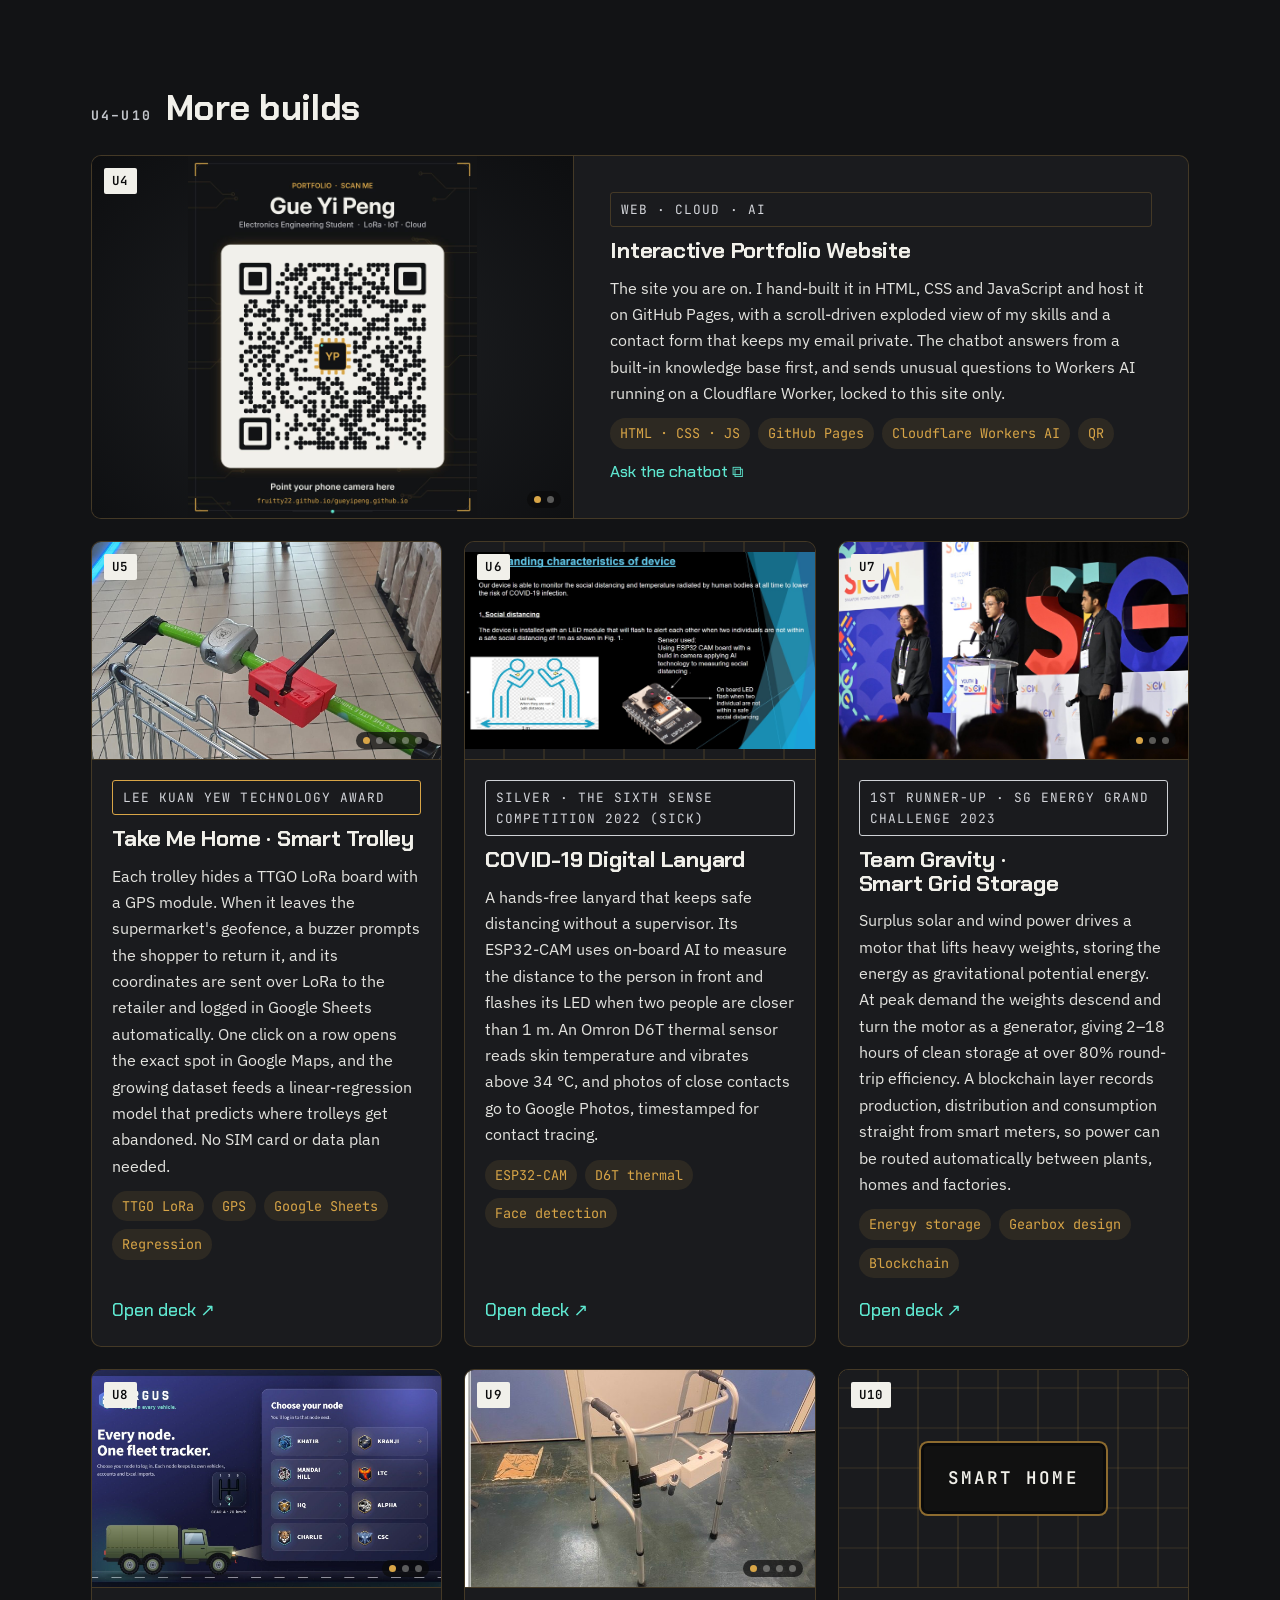
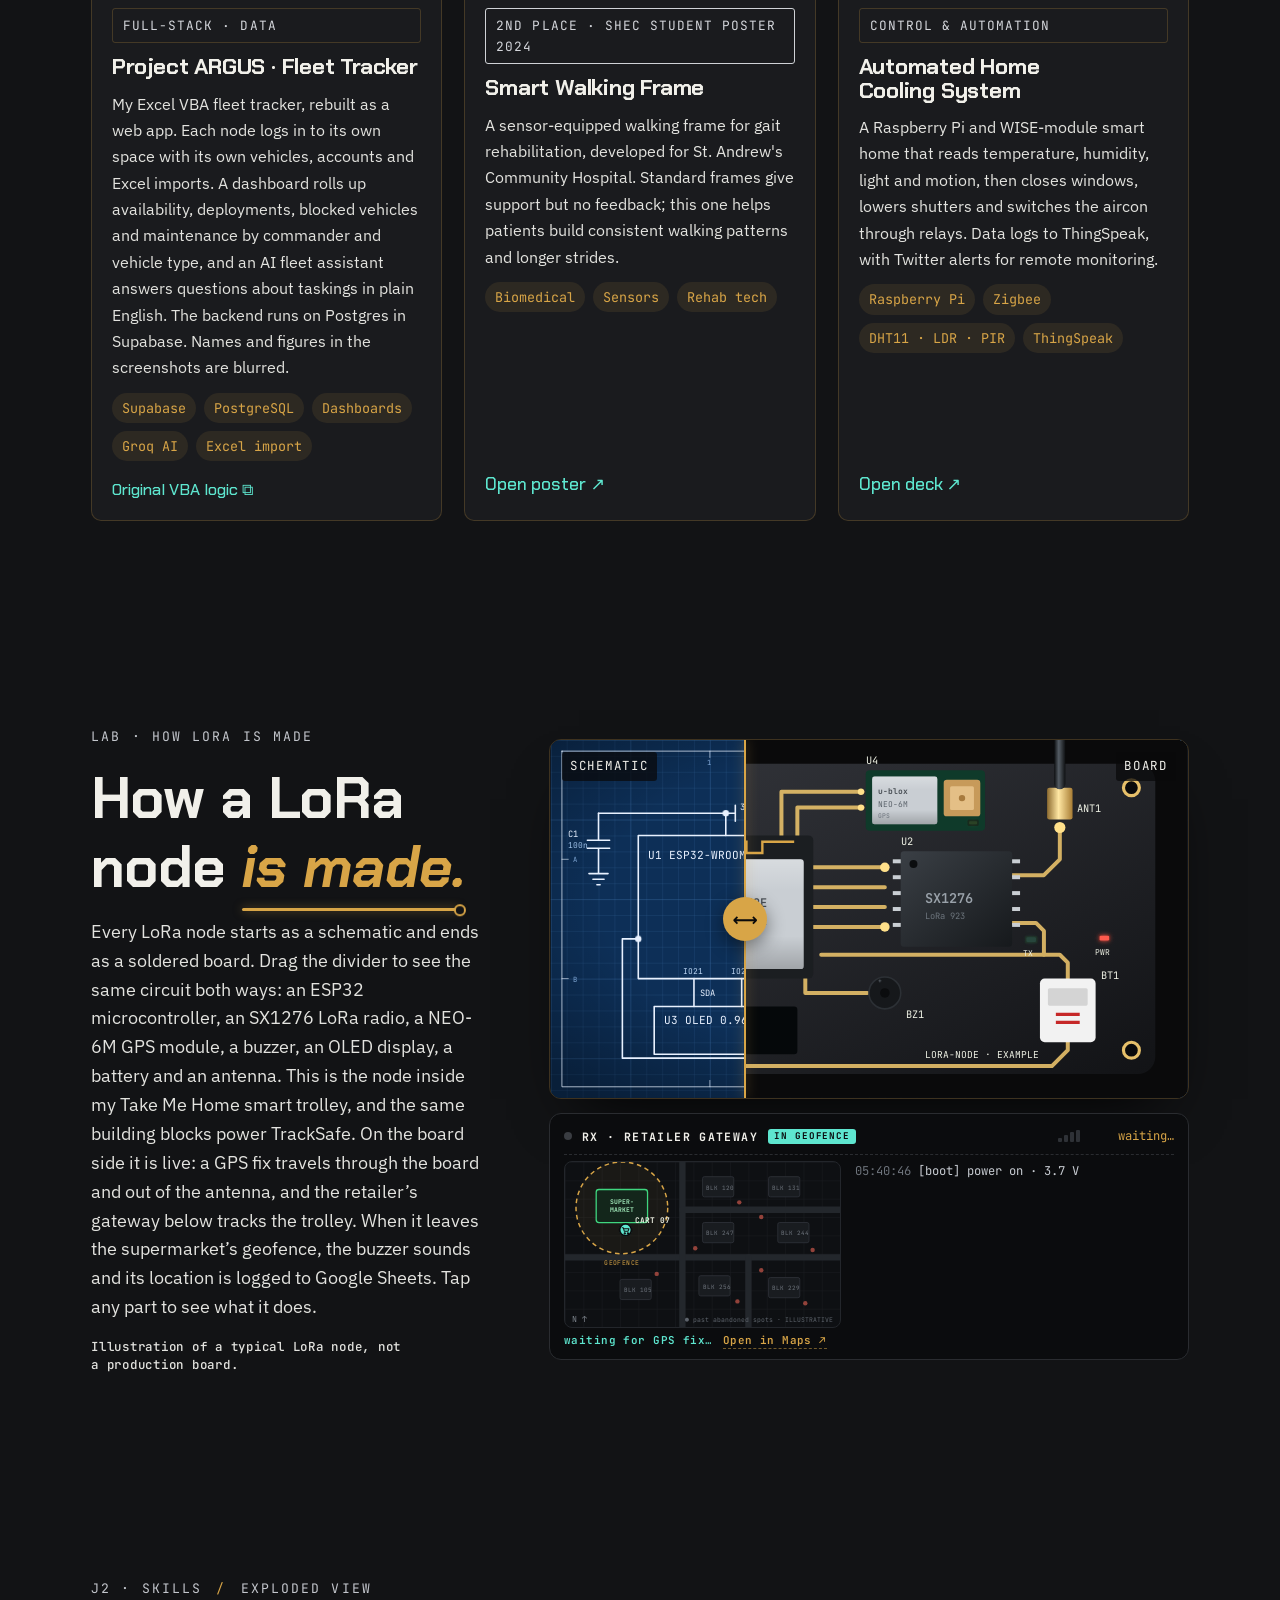
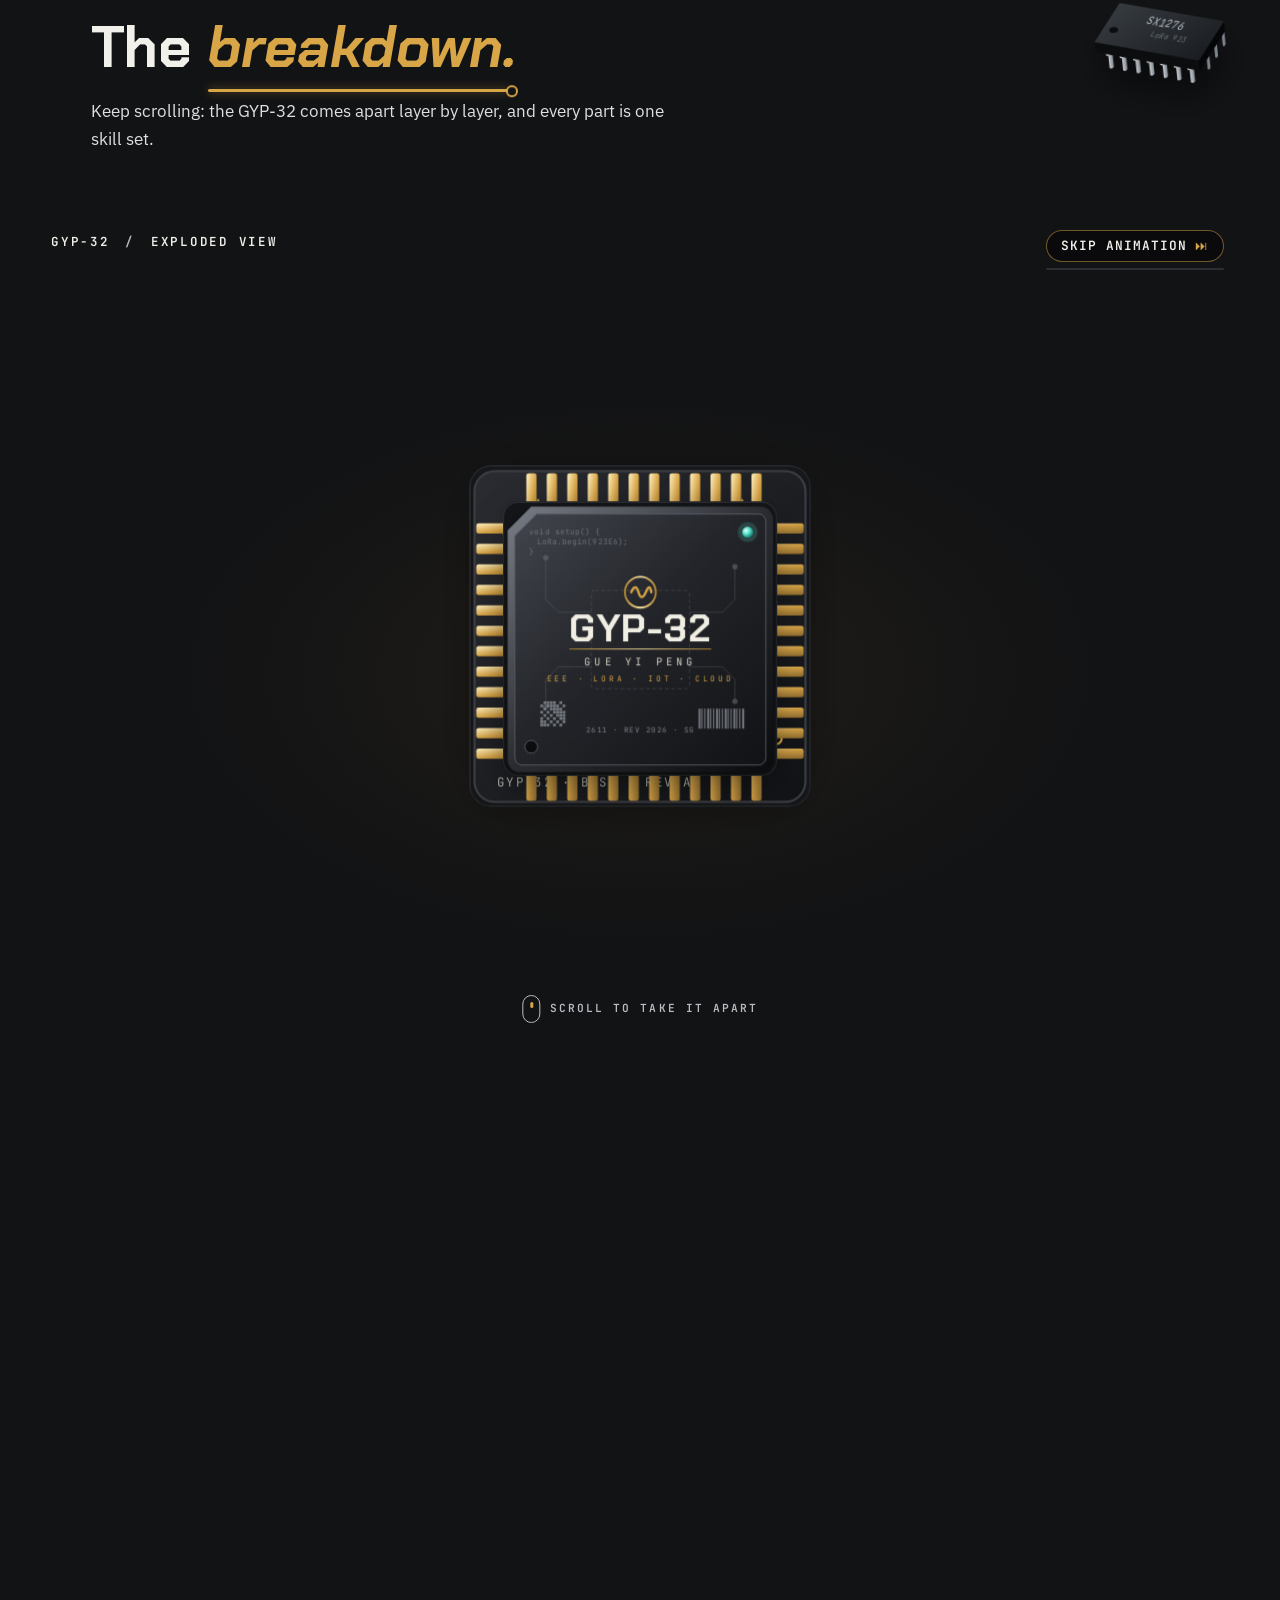
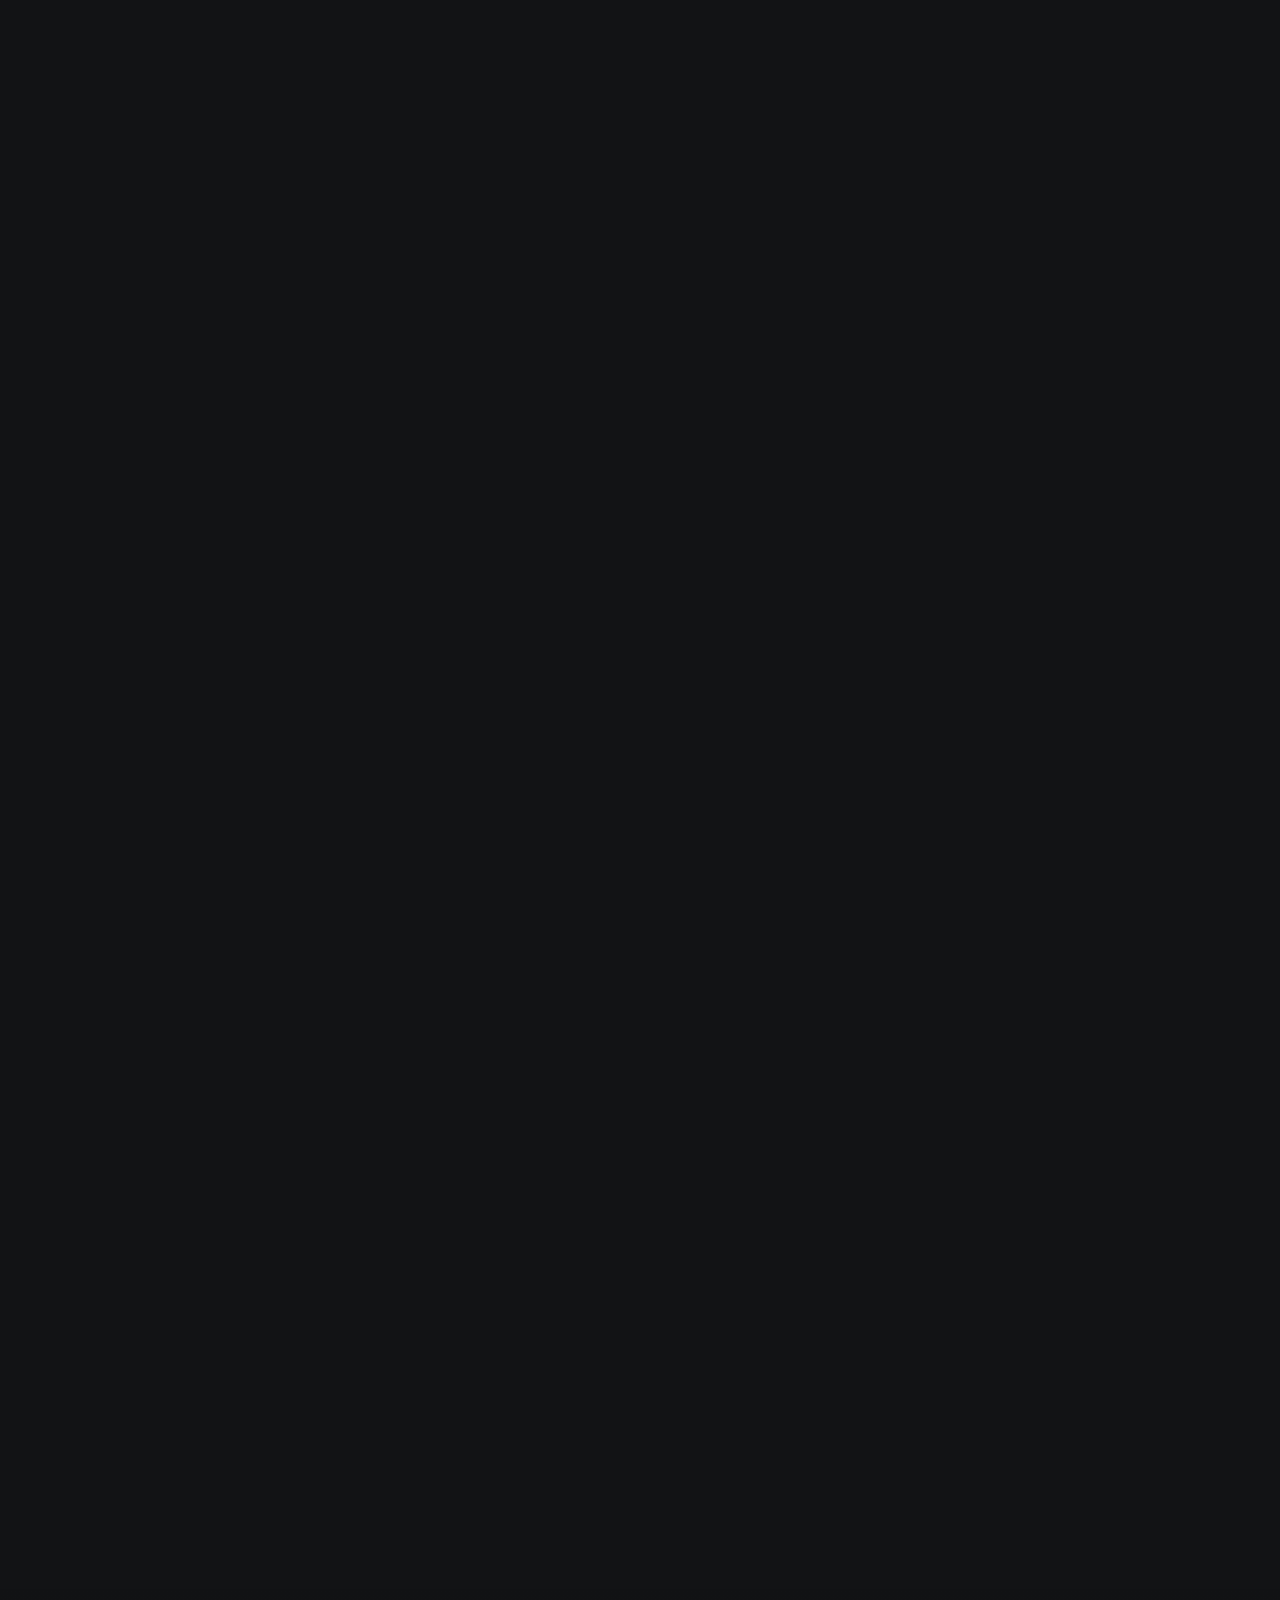
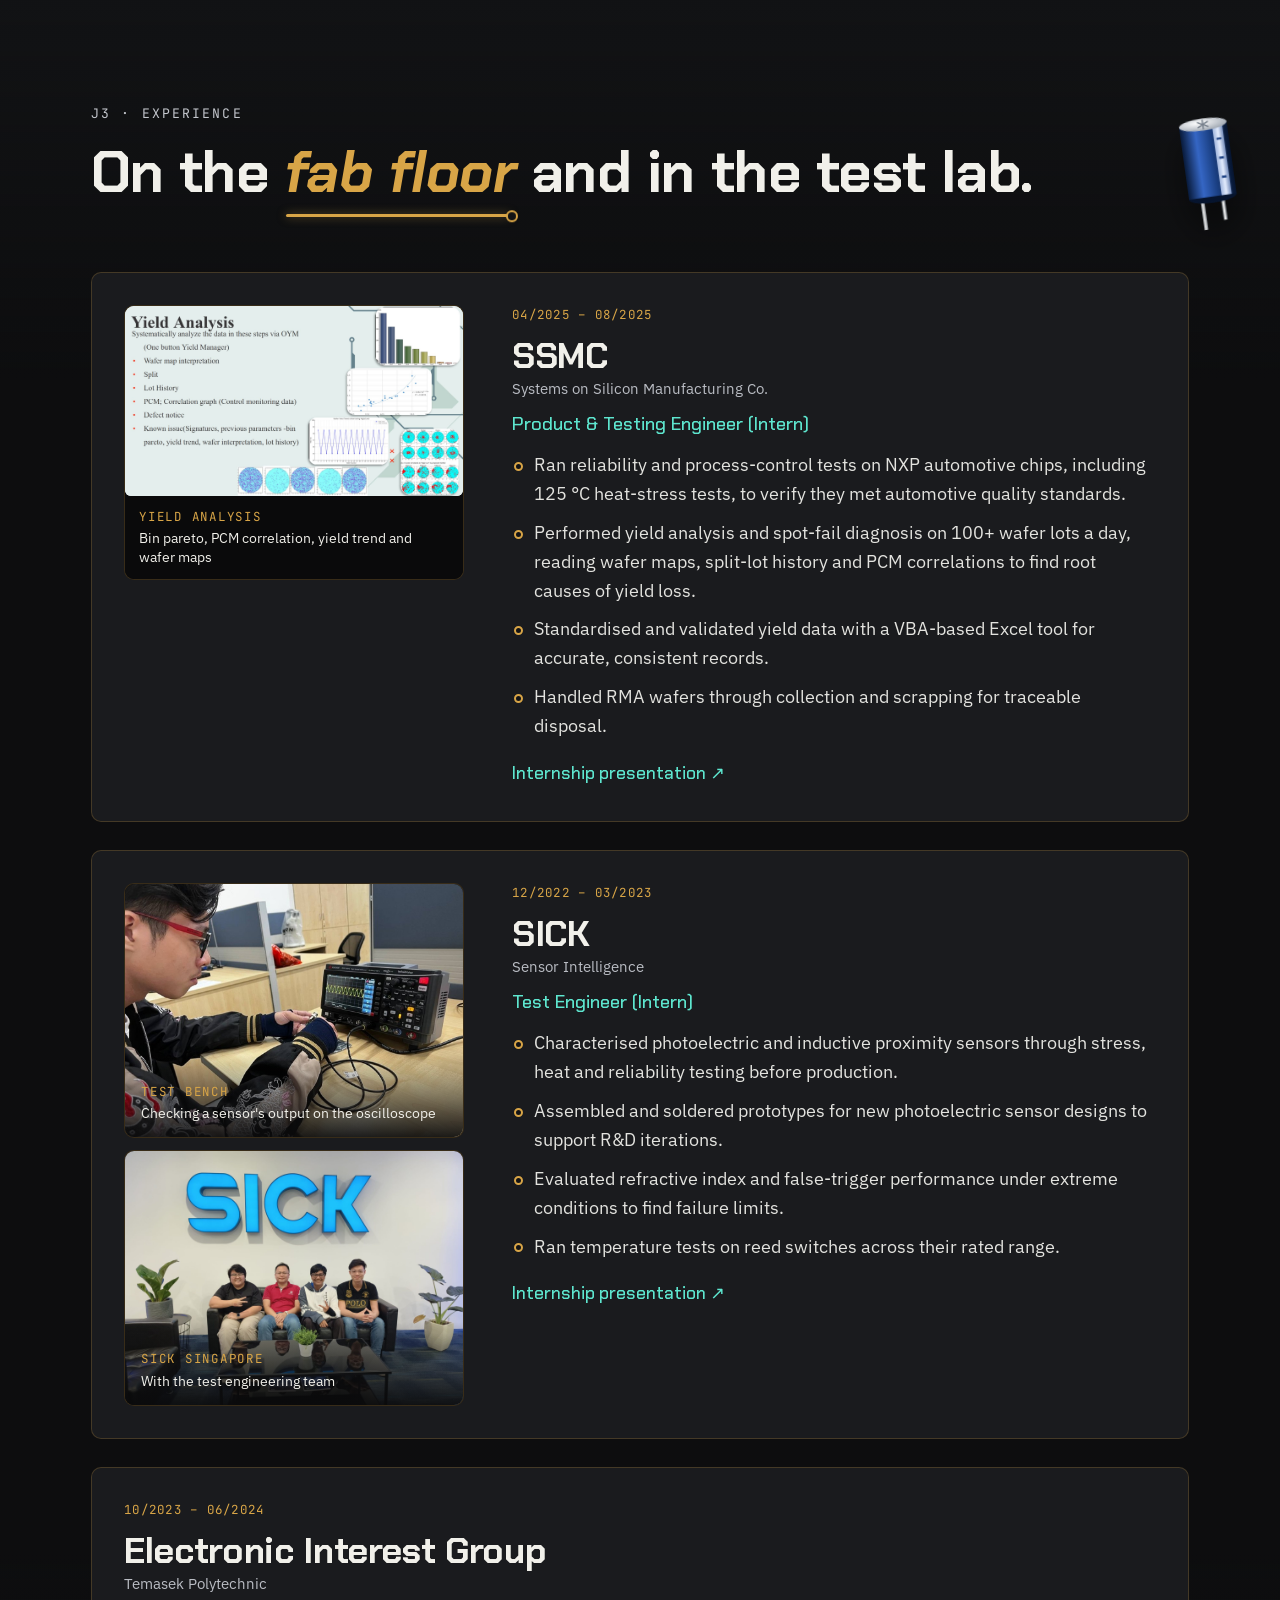
==== commit be214fac: "Generalise next-step wording to an engineering degree at university Co-Authored-By: Claude Opus 5.5 " ====
--- a/index.html
+++ b/index.html
@@ -8,7 +8,7 @@
   <link rel="preconnect" href="https://fonts.googleapis.com">
   <link rel="preconnect" href="https://fonts.gstatic.com" crossorigin>
   <link href="https://fonts.googleapis.com/css2?family=Chakra+Petch:ital,wght@0,500;0,700;1,500;1,700&family=IBM+Plex+Sans:wght@400;500;600&family=JetBrains+Mono:wght@400;600&display=swap" rel="stylesheet">
-  <link rel="stylesheet" href="style.css?v=20261123b">
+  <link rel="stylesheet" href="style.css?v=20261123c">
 </head>
 <body>
   <!-- 3D electronic components, drawn once and reused with <use href="#i-..."> -->
@@ -247,8 +247,8 @@
         <p>
           Diploma in Electronics from Temasek Polytechnic (2023–2026) and Higher Nitec in Electronics Engineering from ITE (2020–2022).
           My work sits where hardware meets data: LoRa and BLE sensor networks in the field, yield analysis on a semiconductor fab floor,
-          and AWS machine-learning pipelines in the cloud. Next stop: NTU EEE, focusing on Communication &amp; Network,
-          Data Analysis &amp; ML, and Micro &amp; Nano Electronics.
+          and AWS machine-learning pipelines in the cloud. Next stop: an engineering degree at university, where I'm keen to go deeper
+          into Communication &amp; Networks, Data Analysis &amp; ML, and Micro &amp; Nano Electronics.
         </p>
       </div>
       <dl class="stats reveal">
@@ -1633,7 +1633,7 @@
       }
     })();
   </script>
-  <script src="chatbot.js?v=20261123b" defer></script>
+  <script src="chatbot.js?v=20261123c" defer></script>
 
   <script>
     /* Skills hub: route PCB traces from the microcontroller to each port */
